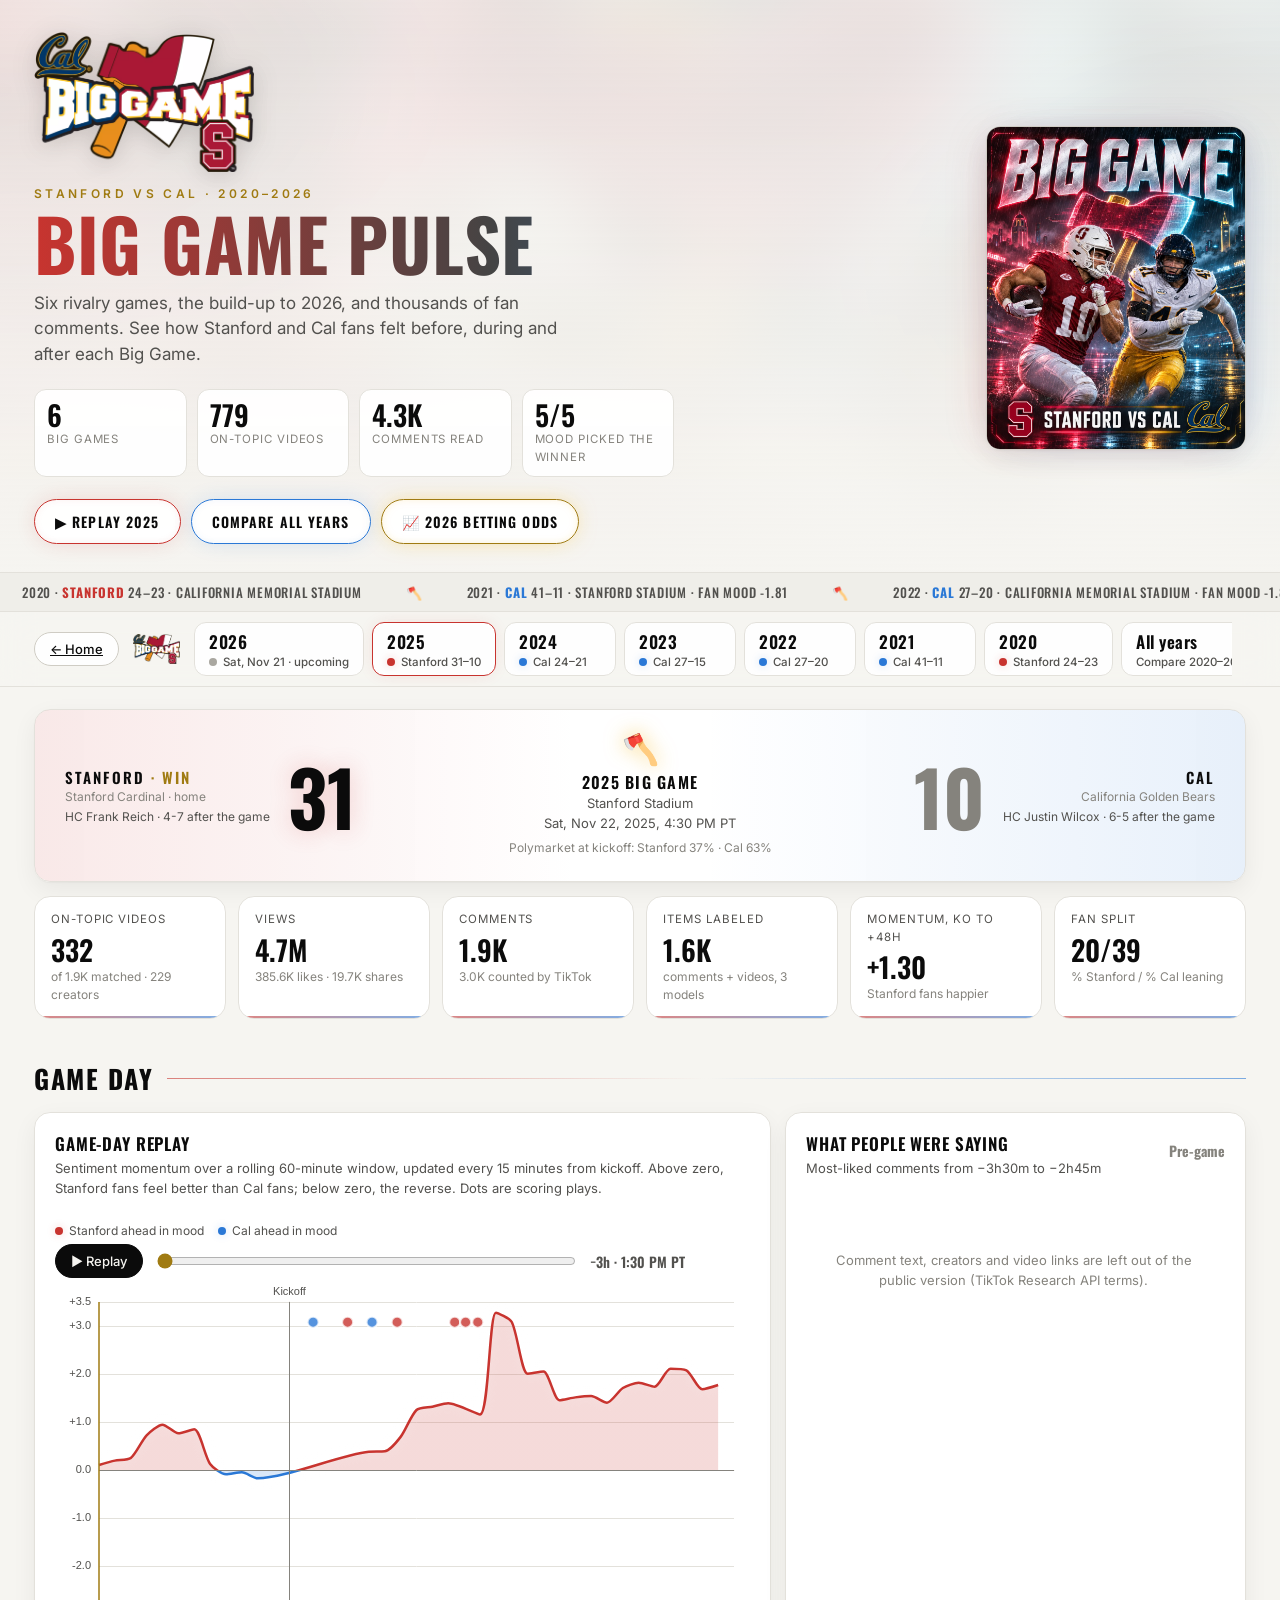
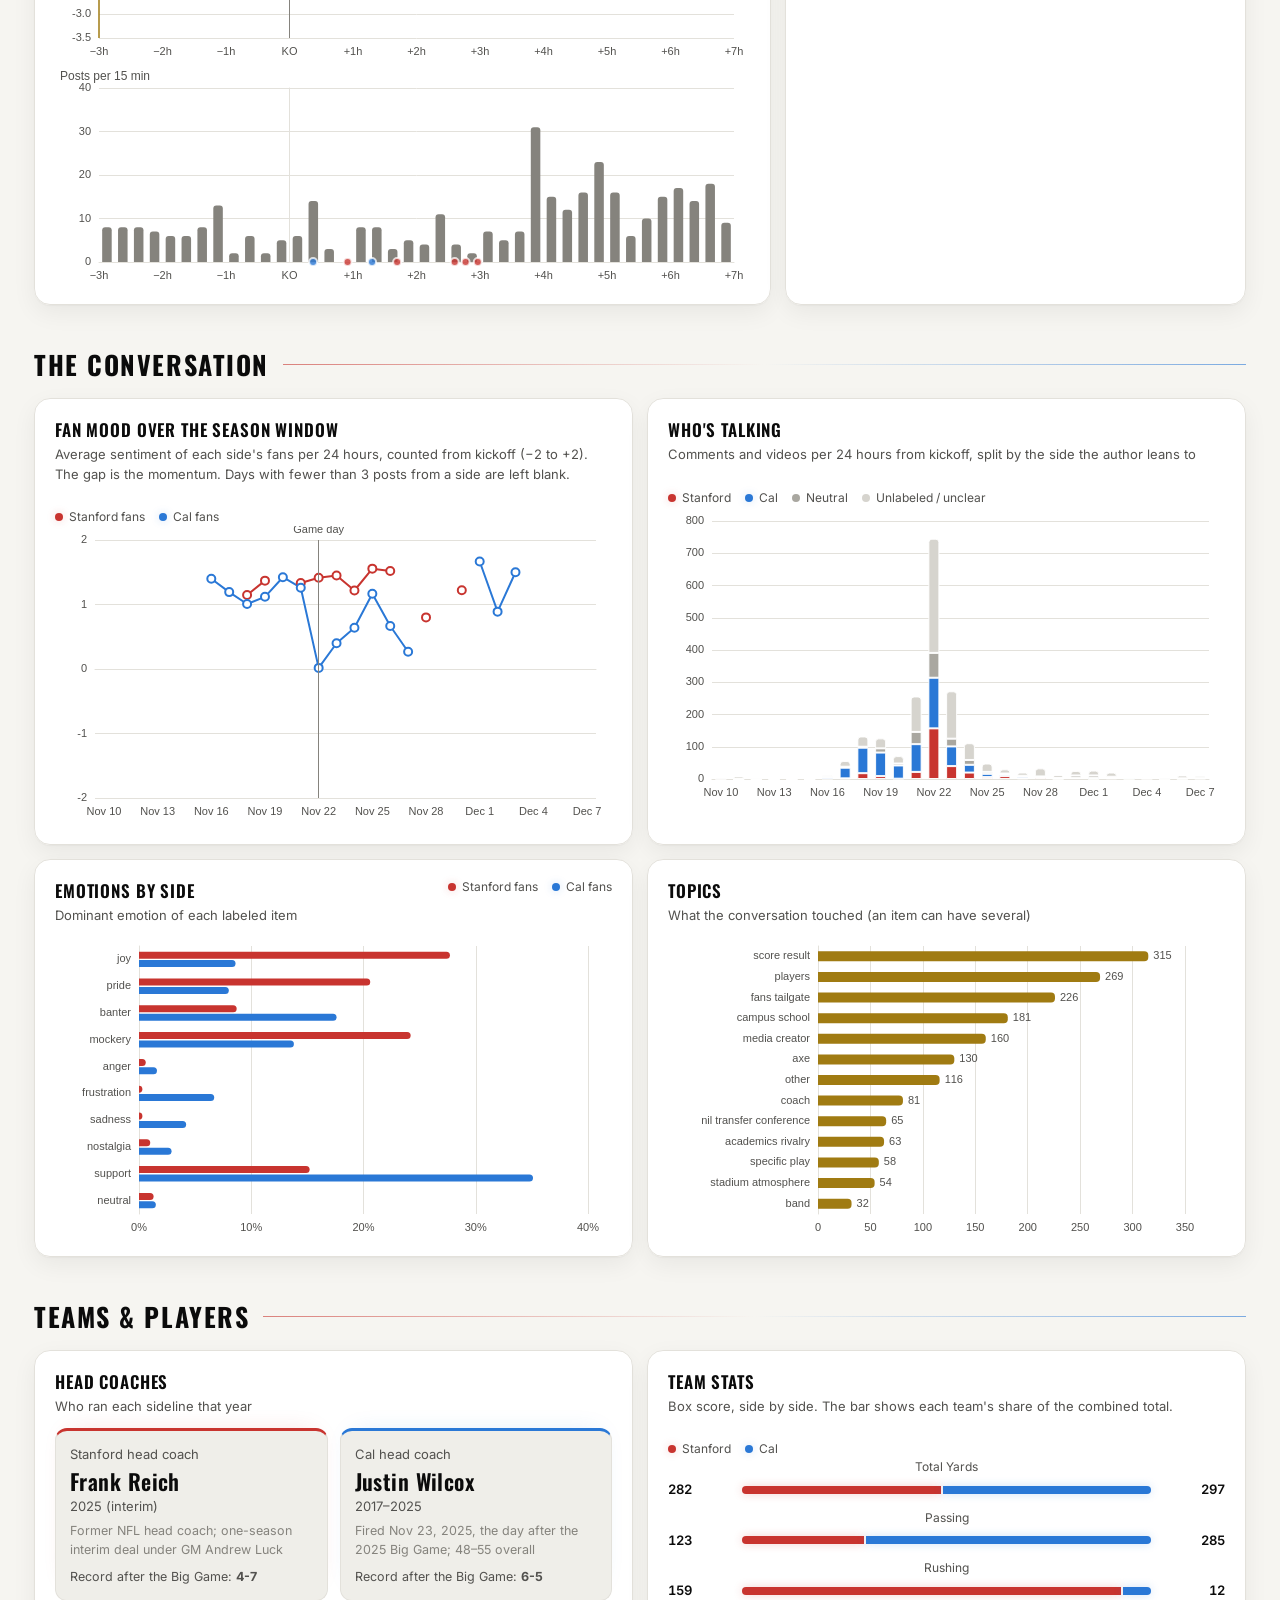
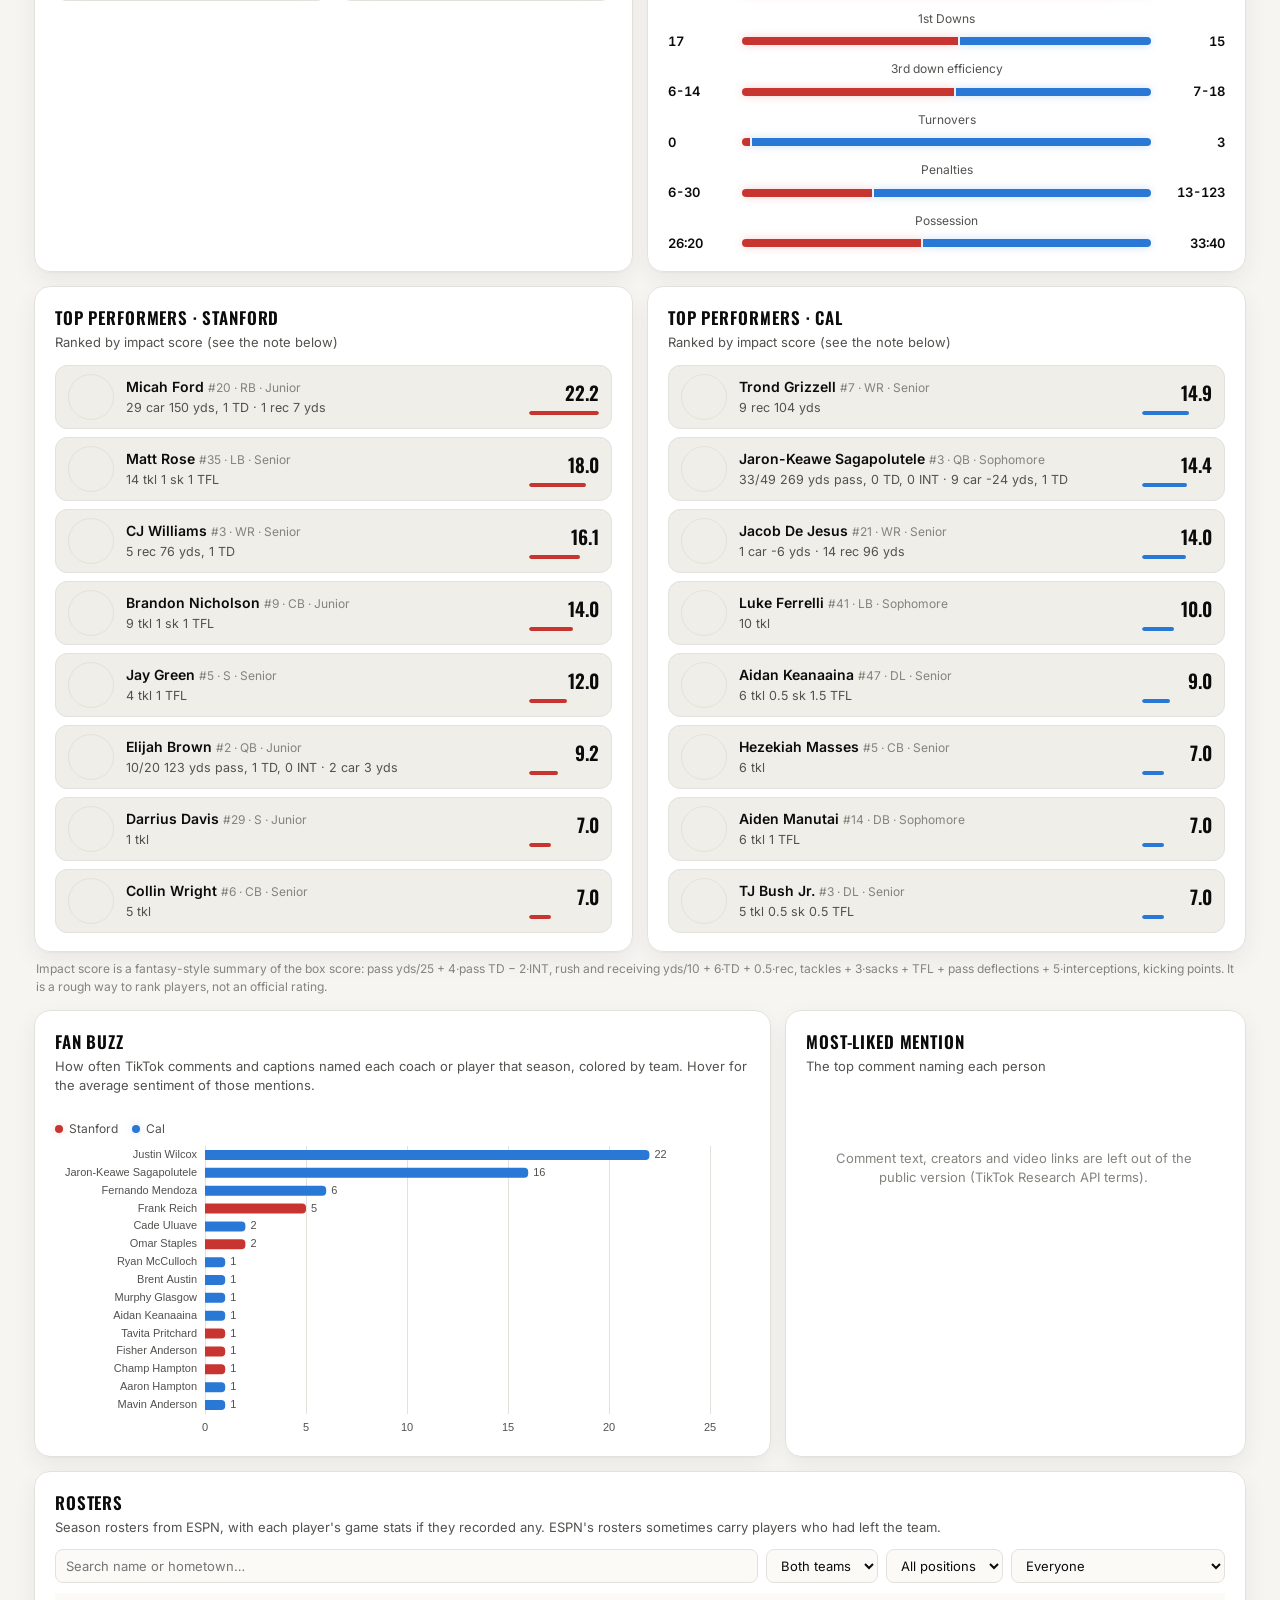
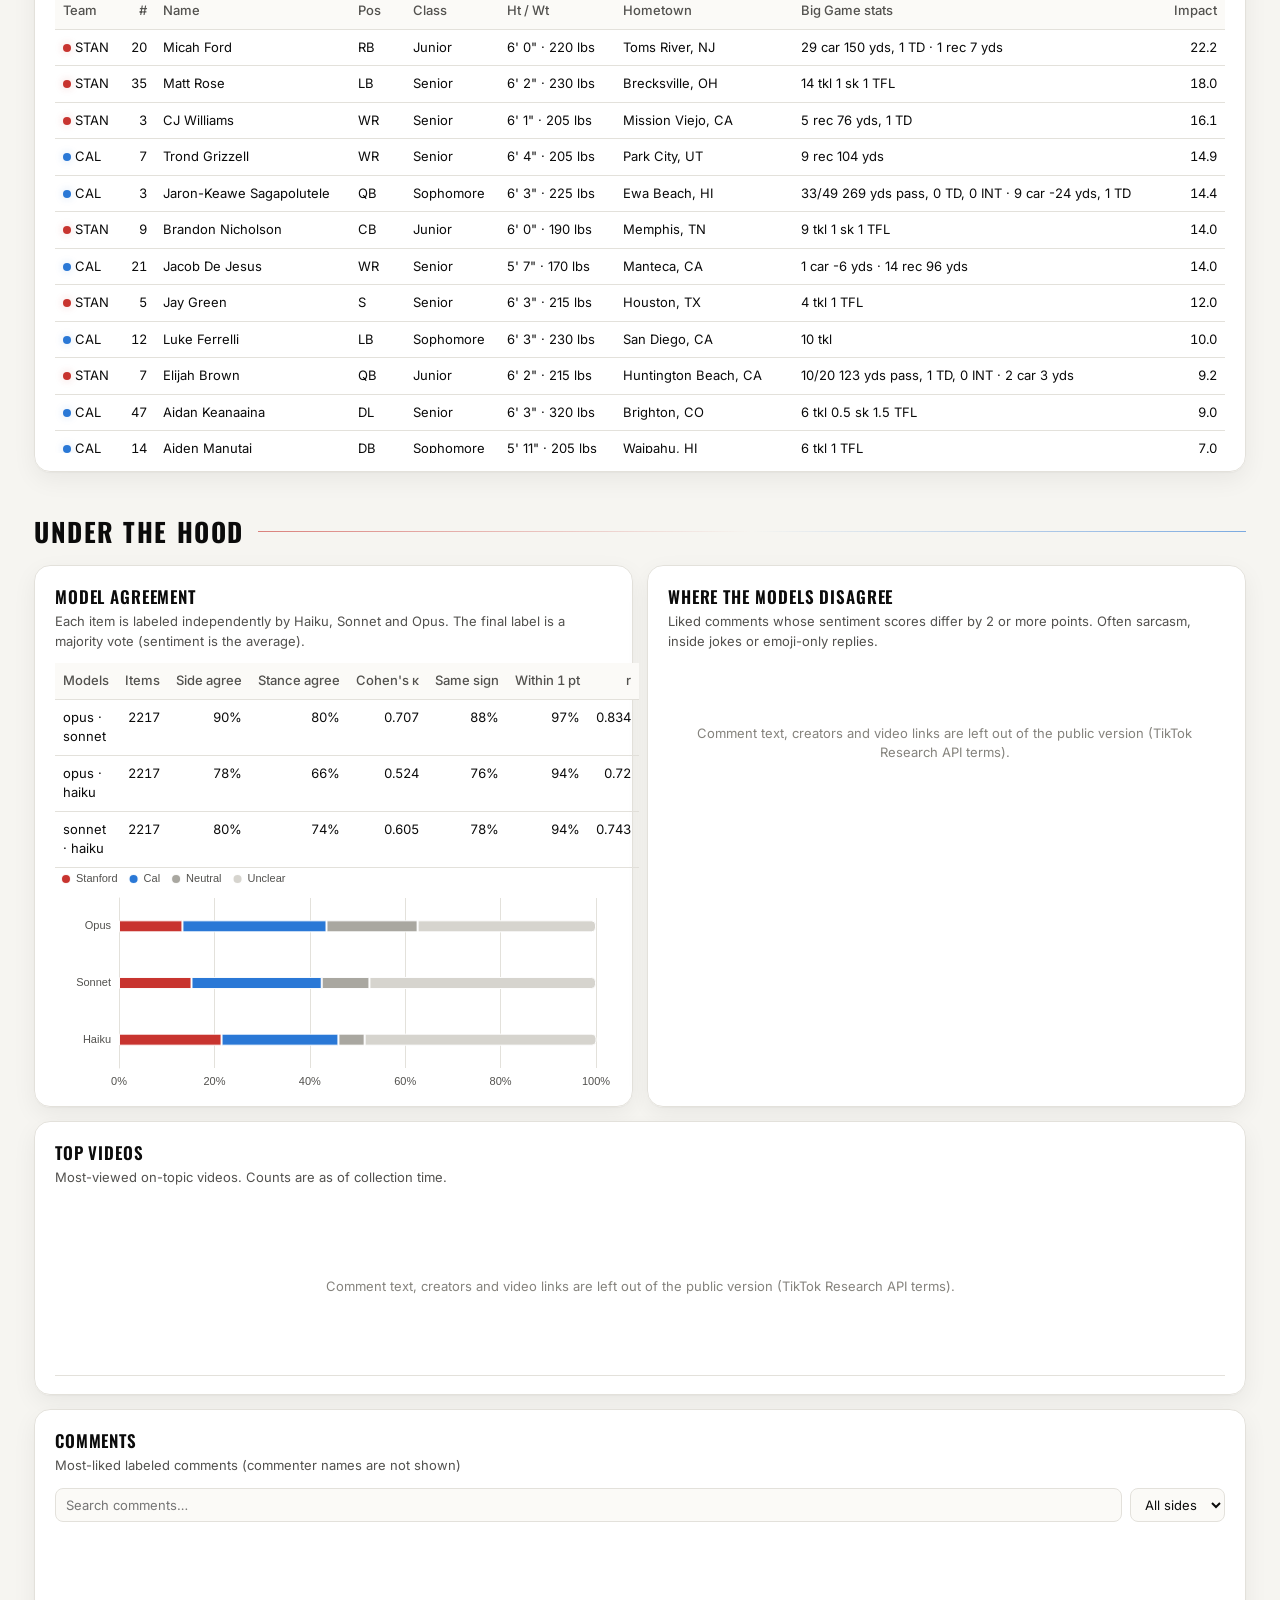
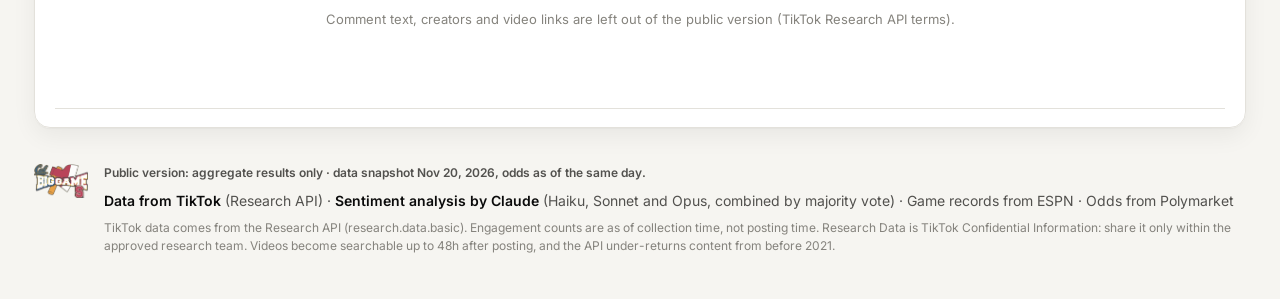
==== big-game/index.html @ b7ca5b54 "Add Big Game Pulse project card and public dashboard page" ====
<!doctype html>
<html lang="en">
<head>
  <meta charset="utf-8">
  <meta name="viewport" content="width=device-width, initial-scale=1">
  <title>Big Game Pulse (public version)</title>
  <link rel="icon" type="image/png" href="[data-uri]">
  <link rel="preconnect" href="https://fonts.googleapis.com">
  <link rel="preconnect" href="https://fonts.gstatic.com" crossorigin>
  <link href="https://fonts.googleapis.com/css2?family=Inter:wght@400;500;600;700&family=Oswald:wght@500;600;700&display=swap" rel="stylesheet">
  <style>
/* Big Game Pulse: single light theme.
   Team colors validated for colorblind safety on the light surface: #c8342f / #2a78d6 on #fbfaf7 */
:root {
  color-scheme: light;
  --page: #f6f5f1;
  --surface: rgba(255, 255, 255, .94);
  --surface-solid: #fbfaf7;
  --surface-2: #efeee9;
  --line: #e3e1db;
  --line-strong: #cfccc4;
  --ink: #0b0b0b;
  --ink-2: #52514e;
  --ink-3: #85837d;
  --stanford: #c8342f;
  --cal: #2a78d6;
  --gold: #a07b12;
  --stanford-glow: rgba(200, 52, 47, .22);
  --cal-glow: rgba(42, 120, 214, .22);
  --neutral: #a9a7a0;
  --unclear: #d6d4ce;
  --accent: #a07b12;
  --shadow: 0 1px 2px rgba(0,0,0,.04), 0 8px 24px rgba(0,0,0,.06);
  --radius: 16px;
  --glass-blur: none;
}

* { box-sizing: border-box; }
html, body { margin: 0; }
html { scroll-behavior: smooth; }
body {
  background: var(--page); color: var(--ink);
  font: 15px/1.5 "Inter", system-ui, -apple-system, sans-serif;
  -webkit-font-smoothing: antialiased; overflow-x: hidden;
}
body::before { /* soft team-color haze, fixed behind everything */
  content: ""; position: fixed; inset: 0; z-index: -1; pointer-events: none;
  background:
    radial-gradient(60vw 50vh at 0% 10%, var(--stanford-glow), transparent 60%),
    radial-gradient(60vw 50vh at 100% 30%, var(--cal-glow), transparent 60%);
  opacity: .35;
}
.wrap { max-width: 1260px; margin: 0 auto; padding: 0 24px; }
@media (max-width: 640px) { .wrap { padding: 0 16px; } }
code { font-size: 12px; background: var(--surface-2); padding: 1px 5px; border-radius: 5px; }

/* ---------- hero ---------- */
.hero { position: relative; overflow: hidden; border-bottom: 1px solid var(--line); isolation: isolate; }
.hero-bg { position: absolute; inset: -40px; background-size: cover; background-position: center 30%; filter: blur(32px) saturate(1.1); opacity: .22; z-index: -2; transform: scale(1.1); }
.hero::after { content: ""; position: absolute; inset: 0; z-index: -1; background: linear-gradient(180deg, rgba(246,245,241,.55), var(--page) 96%); }
@media (prefers-reduced-motion: reduce) { .ticker-track { animation: none !important; } }

.hero-inner { display: grid; grid-template-columns: 1fr auto; gap: 36px; align-items: center; padding-top: 32px; padding-bottom: 28px; }
@media (max-width: 900px) { .hero-inner { grid-template-columns: 1fr; gap: 22px; padding-top: 24px; } }
.logo { width: min(220px, 60%); display: block; filter: drop-shadow(0 4px 12px rgba(0,0,0,.15)); }
.kicker { margin-top: 14px; font: 600 12px "Inter", sans-serif; letter-spacing: .28em; text-transform: uppercase; color: var(--gold); }
.hero h1 { font: 700 clamp(40px, 6vw, 72px)/.95 "Oswald", sans-serif; text-transform: uppercase; letter-spacing: .01em; margin: 8px 0 0;
  background: linear-gradient(90deg, var(--stanford), #444 50%, var(--cal)); -webkit-background-clip: text; background-clip: text; color: transparent; }
.lede { color: var(--ink-2); font-size: 17px; max-width: 560px; margin: 14px 0 0; }
.hero-stats { display: grid; grid-template-columns: repeat(4, minmax(0, 1fr)); gap: 10px; margin-top: 22px; max-width: 640px; }
@media (max-width: 560px) { .hero-stats { grid-template-columns: repeat(2, 1fr); } }
.hs { border: 1px solid var(--line); border-radius: 12px; padding: 10px 12px; background: var(--surface); }
.hs .v { font: 600 28px/1.1 "Oswald", sans-serif; font-variant-numeric: tabular-nums; }
.hs .l { color: var(--ink-3); font-size: 11.5px; text-transform: uppercase; letter-spacing: .08em; }
.cta { display: flex; gap: 10px; flex-wrap: wrap; margin-top: 22px; }
.poster { margin: 0; position: relative; justify-self: center; width: 260px; }
.poster img { width: 100%; display: block; border-radius: 14px; border: 1px solid var(--line-strong);
  box-shadow: -12px 0 40px -14px var(--stanford-glow), 12px 0 40px -14px var(--cal-glow), var(--shadow); }
@media (max-width: 900px) { .poster { width: min(220px, 70%); } }

.ticker { border-top: 1px solid var(--line); overflow: hidden; white-space: nowrap; background: var(--surface-2); }
.ticker-track { display: inline-block; padding: 9px 0; animation: tick 38s linear infinite; font: 500 13px "Oswald", sans-serif; letter-spacing: .06em; text-transform: uppercase; color: var(--ink-2); }
.ticker-track span { margin: 0 22px; }
.ticker-track b.st { color: var(--stanford); } .ticker-track b.ca { color: var(--cal); }
@keyframes tick { to { transform: translateX(-50%); } }

/* ---------- buttons ---------- */
.btn { border: 1px solid var(--line-strong); background: var(--surface); color: var(--ink); border-radius: 999px; padding: 8px 15px;
  font: 500 13px "Inter", sans-serif; cursor: pointer; backdrop-filter: var(--glass-blur); transition: border-color .15s, box-shadow .15s; }
.btn:hover { border-color: var(--ink-3); }
.btn.primary { background: var(--ink); color: var(--page); border-color: var(--ink); }
.btn.neon { font: 600 14px "Oswald", sans-serif; letter-spacing: .08em; text-transform: uppercase; padding: 11px 20px; }
.btn.neon.st { border-color: var(--stanford); box-shadow: 0 0 22px -4px var(--stanford-glow), inset 0 0 12px -6px var(--stanford-glow); }
.btn.neon.ca { border-color: var(--cal); box-shadow: 0 0 22px -4px var(--cal-glow), inset 0 0 12px -6px var(--cal-glow); }
.btn.neon:hover { transform: translateY(-1px); }

/* ---------- sticky nav ---------- */
.navbar { position: sticky; top: 0; z-index: 20; backdrop-filter: blur(16px) saturate(1.4); background: color-mix(in srgb, var(--page) 72%, transparent); border-bottom: 1px solid var(--line); }
.nav-row { display: flex; align-items: center; gap: 14px; }
.nav-row .mark { height: 30px; flex: 0 0 auto; }
.tools { display: flex; gap: 8px; align-items: center; flex: 0 0 auto; }
nav.seasons { display: flex; gap: 8px; overflow-x: auto; padding: 10px 0; scrollbar-width: none; flex: 1; }
nav.seasons button {
  flex: 0 0 auto; border: 1px solid var(--line); background: var(--surface); color: var(--ink);
  border-radius: 12px; padding: 6px 14px; cursor: pointer; text-align: left; min-width: 112px;
  font: 500 12px "Inter", sans-serif; display: flex; flex-direction: column; gap: 1px; transition: border-color .15s, box-shadow .15s;
}
nav.seasons button .y { font: 600 17px "Oswald", sans-serif; letter-spacing: .03em; }
nav.seasons button .r { color: var(--ink-2); font-size: 11.5px; display: flex; align-items: center; gap: 6px; }
nav.seasons button:hover { border-color: var(--line-strong); }
nav.seasons button[aria-selected="true"].w-stanford { border-color: var(--stanford); box-shadow: 0 0 18px -6px var(--stanford-glow); }
nav.seasons button[aria-selected="true"].w-cal { border-color: var(--cal); box-shadow: 0 0 18px -6px var(--cal-glow); }
nav.seasons button[aria-selected="true"].compare { border-color: var(--gold); box-shadow: 0 0 18px -6px rgba(245,184,28,.5); }
@media (max-width: 640px) { .nav-row .mark, .tools #rebuild { display: none; } }
.dot { width: 8px; height: 8px; border-radius: 50%; display: inline-block; flex: 0 0 auto; }
.dot.stanford { background: var(--stanford); box-shadow: 0 0 8px var(--stanford-glow); } .dot.cal { background: var(--cal); box-shadow: 0 0 8px var(--cal-glow); }
.dot.neutral { background: var(--neutral); } .dot.unclear { background: var(--unclear); }

/* ---------- scoreboard ---------- */
.scoreboard {
  margin-top: 22px; background: var(--surface); backdrop-filter: var(--glass-blur); border: 1px solid var(--line); border-radius: var(--radius);
  box-shadow: var(--shadow); display: grid; grid-template-columns: 1fr auto 1fr; align-items: center;
  padding: 24px 30px; gap: 16px; position: relative; overflow: hidden;
}
.scoreboard::before, .scoreboard::after { content: ""; position: absolute; top: 0; bottom: 0; width: 45%; pointer-events: none; opacity: .5; }
.scoreboard::before { left: 0; background: linear-gradient(90deg, var(--stanford-glow), transparent); }
.scoreboard::after { right: 0; background: linear-gradient(270deg, var(--cal-glow), transparent); }
.team { display: flex; align-items: center; gap: 18px; position: relative; z-index: 1; }
.team.cal { justify-content: flex-end; text-align: right; }
.team .name { font: 600 15px "Oswald", sans-serif; color: var(--ink); text-transform: uppercase; letter-spacing: .14em; }
.team .score { font: 700 76px/1 "Oswald", sans-serif; font-variant-numeric: tabular-nums; }
.team.stanford .score { text-shadow: 0 0 24px var(--stanford-glow); }
.team.cal .score { text-shadow: 0 0 24px var(--cal-glow); }
.team.win .name::after { content: " · WIN"; color: var(--gold); }
.team.lose .score { color: var(--ink-3); text-shadow: none; }
.meta { text-align: center; color: var(--ink-2); font-size: 13px; position: relative; z-index: 1; }
.meta .axe { font-size: 30px; display: block; line-height: 1; margin-bottom: 6px; filter: drop-shadow(0 0 10px rgba(245,184,28,.6)); }
.meta b { font: 600 16px "Oswald", sans-serif; letter-spacing: .08em; text-transform: uppercase; color: var(--ink); }
.meta .note { color: var(--ink-3); font-size: 12px; max-width: 280px; margin: 6px auto 0; }
@media (max-width: 720px) {
  .scoreboard { grid-template-columns: 1fr 1fr; padding: 18px 20px; }
  .meta { grid-column: 1 / -1; order: 3; }
  .team .score { font-size: 50px; }
}

/* ---------- tiles ---------- */
.tiles { display: grid; grid-template-columns: repeat(6, 1fr); gap: 12px; margin-top: 14px; }
@media (max-width: 1000px) { .tiles { grid-template-columns: repeat(3, 1fr); } }
@media (max-width: 560px) { .tiles { grid-template-columns: repeat(2, 1fr); } }
.tile { background: var(--surface); backdrop-filter: var(--glass-blur); border: 1px solid var(--line); border-radius: var(--radius); padding: 14px 16px; position: relative; overflow: hidden; }
.tile::after { content: ""; position: absolute; left: 0; right: 0; bottom: 0; height: 2px; background: linear-gradient(90deg, var(--stanford), var(--cal)); opacity: .6; }
.tile .l { color: var(--ink-2); font-size: 11.5px; text-transform: uppercase; letter-spacing: .08em; }
.tile .v { font: 600 28px/1.2 "Oswald", sans-serif; font-variant-numeric: tabular-nums; margin-top: 4px; }
.tile .n { color: var(--ink-3); font-size: 12px; margin-top: 2px; }

/* ---------- cards ---------- */
.grid { display: grid; gap: 14px; margin-top: 14px; }
.g-2 { grid-template-columns: 1.6fr 1fr; }
.g-2e { grid-template-columns: 1fr 1fr; }
@media (max-width: 900px) { .g-2, .g-2e { grid-template-columns: 1fr; } }
.card { background: var(--surface); backdrop-filter: var(--glass-blur); border: 1px solid var(--line); border-radius: var(--radius); padding: 18px 20px; box-shadow: var(--shadow); min-width: 0; transition: border-color .2s; }
.card:hover { border-color: var(--line-strong); }
.card h2 { font: 600 17px "Oswald", sans-serif; letter-spacing: .05em; text-transform: uppercase; margin: 0; }
.card .sub { color: var(--ink-2); font-size: 13px; margin: 3px 0 12px; }
.card .head { display: flex; justify-content: space-between; align-items: flex-start; gap: 12px; flex-wrap: wrap; }
.legend { display: flex; gap: 14px; flex-wrap: wrap; font-size: 12px; color: var(--ink-2); align-items: center; }
.legend span { display: inline-flex; align-items: center; gap: 6px; }
.chart { width: 100%; height: 300px; }
.chart.tall { height: 380px; }
.chart.short { height: 220px; }
.empty { display: grid; place-items: center; height: 100%; min-height: 160px; color: var(--ink-3); font-size: 13px; text-align: center; padding: 20px; }
.section-title { font: 700 26px "Oswald", sans-serif; letter-spacing: .06em; text-transform: uppercase; margin: 40px 0 0; display: flex; align-items: center; gap: 14px; }
.section-title::after { content: ""; flex: 1; height: 1px; background: linear-gradient(90deg, var(--stanford), transparent 50%, var(--cal)); opacity: .6; }
.fine { color: var(--ink-3); font-size: 12px; margin: 8px 2px 0; }

/* ---------- replay ---------- */
.replay-bar { display: flex; align-items: center; gap: 12px; margin: 4px 0 8px; flex-wrap: wrap; }
.replay-bar input[type=range] { flex: 1; accent-color: var(--gold); min-width: 160px; }
.clock { font: 600 14px "Oswald", sans-serif; font-variant-numeric: tabular-nums; min-width: 160px; color: var(--ink-2); }
.live-score { font: 700 22px "Oswald", sans-serif; font-variant-numeric: tabular-nums; white-space: nowrap; }
.live-score .s { color: var(--stanford); text-shadow: 0 0 12px var(--stanford-glow); } .live-score .c { color: var(--cal); text-shadow: 0 0 12px var(--cal-glow); }
.feed { max-height: 390px; overflow-y: auto; display: flex; flex-direction: column; gap: 8px; padding-right: 4px; }
.cmt { border: 1px solid var(--line); border-radius: 10px; padding: 9px 12px; background: var(--surface-2); font-size: 14px; animation: fadein .25s ease; }
@keyframes fadein { from { opacity: 0; transform: translateY(4px); } }
.cmt.stanford { border-left: 3px solid var(--stanford); }
.cmt.cal { border-left: 3px solid var(--cal); }
.cmt .m { color: var(--ink-3); font-size: 12px; margin-top: 4px; display: flex; gap: 10px; flex-wrap: wrap; }
.chip { display: inline-flex; align-items: center; gap: 5px; border-radius: 999px; padding: 1px 8px; font-size: 11.5px; background: var(--surface-2); color: var(--ink-2); border: 1px solid var(--line); }

/* ---------- tables ---------- */
.tbl-tools { display: flex; gap: 8px; margin-bottom: 10px; flex-wrap: wrap; }
.tbl-tools input, .tbl-tools select {
  border: 1px solid var(--line); background: var(--surface-solid); color: var(--ink); border-radius: 8px; padding: 7px 10px; font: 13px "Inter", sans-serif;
}
.tbl-tools input { flex: 1; min-width: 160px; }
.tbl-wrap { overflow-x: auto; max-height: 460px; overflow-y: auto; }
table { width: 100%; border-collapse: collapse; font-size: 13px; }
th { text-align: left; color: var(--ink-2); font-weight: 500; position: sticky; top: 0; background: var(--surface-solid); border-bottom: 1px solid var(--line); padding: 8px; white-space: nowrap; }
td { border-bottom: 1px solid var(--line); padding: 8px; vertical-align: top; }
td.num, th.num { text-align: right; font-variant-numeric: tabular-nums; white-space: nowrap; }
td a { color: var(--ink); }
.sent { font-variant-numeric: tabular-nums; font-weight: 600; }

/* ---------- multiples ---------- */
.multiples { display: grid; grid-template-columns: repeat(3, 1fr); gap: 12px; }
@media (max-width: 900px) { .multiples { grid-template-columns: repeat(2, 1fr); } }
@media (max-width: 560px) { .multiples { grid-template-columns: 1fr; } }
.mini { border: 1px solid var(--line); border-radius: 12px; padding: 10px 12px; background: var(--surface-2); }
.mini .t { display: flex; justify-content: space-between; font-size: 13px; color: var(--ink-2); }
.mini .t b { font: 600 16px "Oswald", sans-serif; color: var(--ink); }
.mini .chart { height: 150px; }

.callout { border: 1px dashed var(--line-strong); border-radius: 12px; padding: 12px 14px; color: var(--ink-2); font-size: 13px; background: var(--surface); margin-top: 14px; }

/* ---------- teams & players ---------- */
.coaches { display: grid; grid-template-columns: 1fr 1fr; gap: 12px; }
@media (max-width: 560px) { .coaches { grid-template-columns: 1fr; } }
.coach { border: 1px solid var(--line); border-radius: 12px; padding: 14px; border-top: 3px solid var(--line); background: var(--surface-2); }
.coach.stanford { border-top-color: var(--stanford); box-shadow: 0 -8px 24px -16px var(--stanford-glow); }
.coach.cal { border-top-color: var(--cal); box-shadow: 0 -8px 24px -16px var(--cal-glow); }
.coach .who { font: 600 22px "Oswald", sans-serif; letter-spacing: .02em; }
.coach .ten { color: var(--ink-2); font-size: 13px; }
.coach .nt { color: var(--ink-3); font-size: 12.5px; margin-top: 6px; }
.coach .rec { margin-top: 8px; font-size: 12.5px; color: var(--ink-2); }
.tug { display: flex; flex-direction: column; gap: 9px; }
.tug .row { display: grid; grid-template-columns: 64px 1fr 64px; gap: 10px; align-items: center; font-size: 13px; }
.tug .lab { grid-column: 1 / -1; color: var(--ink-2); font-size: 12px; margin-bottom: -6px; text-align: center; }
.tug .v { font-variant-numeric: tabular-nums; font-weight: 600; }
.tug .v.r { text-align: right; }
.tug .bar { display: flex; height: 8px; gap: 2px; }
.tug .bar i { display: block; height: 100%; }
.tug .bar i:first-child { background: var(--stanford); border-radius: 4px 0 0 4px; box-shadow: 0 0 10px var(--stanford-glow); }
.tug .bar i:last-child { background: var(--cal); border-radius: 0 4px 4px 0; box-shadow: 0 0 10px var(--cal-glow); }
.perf { display: flex; flex-direction: column; gap: 8px; }
.pl { display: grid; grid-template-columns: 46px 1fr auto; gap: 12px; align-items: center; border: 1px solid var(--line); border-radius: 12px; padding: 8px 12px; background: var(--surface-2); }
.pl img, .pl .ph { width: 46px; height: 46px; border-radius: 50%; object-fit: cover; background: var(--surface-2); border: 1px solid var(--line); }
.pl.stanford img { border-color: var(--stanford); } .pl.cal img { border-color: var(--cal); }
.pl .nm { font-weight: 600; font-size: 14px; }
.pl .ps { color: var(--ink-3); font-size: 12px; font-weight: 400; }
.pl .ln { color: var(--ink-2); font-size: 12.5px; margin-top: 2px; }
.pl .im { text-align: right; min-width: 70px; }
.pl .im b { font: 600 19px "Oswald", sans-serif; font-variant-numeric: tabular-nums; }
.pl .im .meter { height: 4px; border-radius: 2px; background: var(--surface-2); margin-top: 4px; overflow: hidden; }
.pl .im .meter i { display: block; height: 100%; border-radius: 2px; }
.pl.stanford .meter i { background: var(--stanford); } .pl.cal .meter i { background: var(--cal); }

footer { color: var(--ink-3); font-size: 12px; padding: 36px 0 44px; display: flex; gap: 16px; align-items: flex-start; }
footer img { height: 34px; opacity: .8; }
.hidden { display: none !important; }

/* ---------- markets ---------- */
.g-3 { grid-template-columns: 1fr 1fr 1fr; }
@media (max-width: 1100px) { .g-3 { grid-template-columns: 1fr 1fr; } .g-3 > .market-next { grid-column: 1 / -1; } }
@media (max-width: 720px) { .g-3 { grid-template-columns: 1fr; } }
.badge { font: 600 11px "Inter", sans-serif; letter-spacing: .12em; padding: 3px 9px; border-radius: 999px; border: 1px solid var(--gold); color: var(--gold); text-transform: uppercase; }
.btn.neon.gold { border-color: var(--gold); color: var(--ink); text-decoration: none; display: inline-flex; align-items: center; gap: 6px; box-shadow: 0 0 22px -6px rgba(245,184,28,.55), inset 0 0 12px -6px rgba(245,184,28,.55); }
.market-next .btn { margin-top: 10px; }
.countdown { font: 600 13px "Oswald", sans-serif; letter-spacing: .08em; color: var(--gold); border: 1px solid var(--line); border-radius: 999px; padding: 4px 10px; white-space: nowrap; }
.odds { margin: 4px 0 6px; }
.odds .teams { display: flex; justify-content: space-between; align-items: baseline; }
.odds .pct { font: 700 40px/1 "Oswald", sans-serif; font-variant-numeric: tabular-nums; }
.odds .pct.st { color: var(--stanford); text-shadow: 0 0 18px var(--stanford-glow); }
.odds .pct.ca { color: var(--cal); text-shadow: 0 0 18px var(--cal-glow); }
.odds .who { color: var(--ink-2); font-size: 12px; text-transform: uppercase; letter-spacing: .1em; }
.odds .split { display: flex; gap: 2px; height: 10px; margin-top: 8px; }
.odds .split i { display: block; height: 100%; }
.odds .split i:first-child { background: var(--stanford); border-radius: 5px 0 0 5px; box-shadow: 0 0 12px var(--stanford-glow); }
.odds .split i:last-child { background: var(--cal); border-radius: 0 5px 5px 0; box-shadow: 0 0 12px var(--cal-glow); }
.odds .meta2 { color: var(--ink-3); font-size: 12px; margin-top: 6px; }
.pm-links { display: flex; gap: 12px; flex-wrap: wrap; margin-top: 6px; font-size: 12.5px; }
.pm-links a { color: var(--ink-2); }
.pm-links a:hover { color: var(--gold); }

/* ---------- footer credits + odds panel ---------- */
footer .credits { margin: 0 0 8px; font-size: 14px; color: var(--ink-2); }
footer .credits b { color: var(--ink); font-weight: 600; }
.markets-head { display: flex; align-items: flex-end; justify-content: space-between; gap: 12px; flex-wrap: wrap; }
#markets { animation: drop .25s ease-out; }
@keyframes drop { from { opacity: 0; transform: translateY(-6px); } }
nav.seasons button.odds-tab { border-color: var(--gold); border-style: dashed; }
nav.seasons button.odds-tab .y { color: var(--gold); }
nav.seasons button.odds-tab[aria-expanded="true"] { border-style: solid; box-shadow: 0 0 18px -6px rgba(160,123,18,.45); }
footer .snap { margin: 0 0 8px; font-weight: 600; color: var(--ink-2); }
@media (prefers-reduced-motion: reduce) { #markets { animation: none; } html { scroll-behavior: auto; } }
nav.seasons button[aria-selected="true"].w-upcoming { border-color: var(--gold); box-shadow: 0 0 18px -6px rgba(160,123,18,.45); }
.nav-row .home-link { flex: 0 0 auto; white-space: nowrap; }

</style>
  <script>
/*
* Licensed to the Apache Software Foundation (ASF) under one
* or more contributor license agreements.  See the NOTICE file
* distributed with this work for additional information
* regarding copyright ownership.  The ASF licenses this file
* to you under the Apache License, Version 2.0 (the
* "License"); you may not use this file except in compliance
* with the License.  You may obtain a copy of the License at
*
*   http://www.apache.org/licenses/LICENSE-2.0
*
* Unless required by applicable law or agreed to in writing,
* software distributed under the License is distributed on an
* "AS IS" BASIS, WITHOUT WARRANTIES OR CONDITIONS OF ANY
* KIND, either express or implied.  See the License for the
* specific language governing permissions and limitations
* under the License.
*/

!function(t,e){"object"==typeof exports&&"undefined"!=typeof module?e(exports):"function"==typeof define&&define.amd?define(["exports"],e):e((t="undefined"!=typeof globalThis?globalThis:t||self).echarts={})}(this,(function(t){"use strict";
/*! *****************************************************************************
    Copyright (c) Microsoft Corporation.

    Permission to use, copy, modify, and/or distribute this software for any
    purpose with or without fee is hereby granted.

    THE SOFTWARE IS PROVIDED "AS IS" AND THE AUTHOR DISCLAIMS ALL WARRANTIES WITH
    REGARD TO THIS SOFTWARE INCLUDING ALL IMPLIED WARRANTIES OF MERCHANTABILITY
    AND FITNESS. IN NO EVENT SHALL THE AUTHOR BE LIABLE FOR ANY SPECIAL, DIRECT,
    INDIRECT, OR CONSEQUENTIAL DAMAGES OR ANY DAMAGES WHATSOEVER RESULTING FROM
    LOSS OF USE, DATA OR PROFITS, WHETHER IN AN ACTION OF CONTRACT, NEGLIGENCE OR
    OTHER TORTIOUS ACTION, ARISING OUT OF OR IN CONNECTION WITH THE USE OR
    PERFORMANCE OF THIS SOFTWARE.
    ***************************************************************************** */var e=function(t,n){return e=Object.setPrototypeOf||{__proto__:[]}instanceof Array&&function(t,e){t.__proto__=e}||function(t,e){for(var n in e)Object.prototype.hasOwnProperty.call(e,n)&&(t[n]=e[n])},e(t,n)};function n(t,n){if("function"!=typeof n&&null!==n)throw new TypeError("Class extends value "+String(n)+" is not a constructor or null");function i(){this.constructor=t}e(t,n),t.prototype=null===n?Object.create(n):(i.prototype=n.prototype,new i)}var i=function(){this.firefox=!1,this.ie=!1,this.edge=!1,this.newEdge=!1,this.weChat=!1},r=new function(){this.browser=new i,this.node=!1,this.wxa=!1,this.worker=!1,this.svgSupported=!1,this.touchEventsSupported=!1,this.pointerEventsSupported=!1,this.domSupported=!1,this.transformSupported=!1,this.transform3dSupported=!1,this.hasGlobalWindow="undefined"!=typeof window};"object"==typeof wx&&"function"==typeof wx.getSystemInfoSync?(r.wxa=!0,r.touchEventsSupported=!0):"undefined"==typeof document&&"undefined"!=typeof self?r.worker=!0:"undefined"==typeof navigator||0===navigator.userAgent.indexOf("Node.js")?(r.node=!0,r.svgSupported=!0):function(t,e){var n=e.browser,i=t.match(/Firefox\/([\d.]+)/),r=t.match(/MSIE\s([\d.]+)/)||t.match(/Trident\/.+?rv:(([\d.]+))/),o=t.match(/Edge?\/([\d.]+)/),a=/micromessenger/i.test(t);i&&(n.firefox=!0,n.version=i[1]);r&&(n.ie=!0,n.version=r[1]);o&&(n.edge=!0,n.version=o[1],n.newEdge=+o[1].split(".")[0]>18);a&&(n.weChat=!0);e.svgSupported="undefined"!=typeof SVGRect,e.touchEventsSupported="ontouchstart"in window&&!n.ie&&!n.edge,e.pointerEventsSupported="onpointerdown"in window&&(n.edge||n.ie&&+n.version>=11),e.domSupported="undefined"!=typeof document;var s=document.documentElement.style;e.transform3dSupported=(n.ie&&"transition"in s||n.edge||"WebKitCSSMatrix"in window&&"m11"in new WebKitCSSMatrix||"MozPerspective"in s)&&!("OTransition"in s),e.transformSupported=e.transform3dSupported||n.ie&&+n.version>=9}(navigator.userAgent,r);var o="sans-serif",a="12px "+o;var s,l,u=function(t){var e={};if("undefined"==typeof JSON)return e;for(var n=0;n<t.length;n++){var i=String.fromCharCode(n+32),r=(t.charCodeAt(n)-20)/100;e[i]=r}return e}("007LLmW'55;N0500LLLLLLLLLL00NNNLzWW\\\\WQb\\0FWLg\\bWb\\WQ\\WrWWQ000CL5LLFLL0LL**F*gLLLL5F0LF\\FFF5.5N"),h={createCanvas:function(){return"undefined"!=typeof document&&document.createElement("canvas")},measureText:function(t,e){if(!s){var n=h.createCanvas();s=n&&n.getContext("2d")}if(s)return l!==e&&(l=s.font=e||a),s.measureText(t);t=t||"";var i=/((?:\d+)?\.?\d*)px/.exec(e=e||a),r=i&&+i[1]||12,o=0;if(e.indexOf("mono")>=0)o=r*t.length;else for(var c=0;c<t.length;c++){var p=u[t[c]];o+=null==p?r:p*r}return{width:o}},loadImage:function(t,e,n){var i=new Image;return i.onload=e,i.onerror=n,i.src=t,i}};function c(t){for(var e in h)t[e]&&(h[e]=t[e])}var p=V(["Function","RegExp","Date","Error","CanvasGradient","CanvasPattern","Image","Canvas"],(function(t,e){return t["[object "+e+"]"]=!0,t}),{}),d=V(["Int8","Uint8","Uint8Clamped","Int16","Uint16","Int32","Uint32","Float32","Float64"],(function(t,e){return t["[object "+e+"Array]"]=!0,t}),{}),f=Object.prototype.toString,g=Array.prototype,y=g.forEach,v=g.filter,m=g.slice,x=g.map,_=function(){}.constructor,b=_?_.prototype:null,w="__proto__",S=2311;function M(){return S++}function I(){for(var t=[],e=0;e<arguments.length;e++)t[e]=arguments[e];"undefined"!=typeof console&&console.error.apply(console,t)}function T(t){if(null==t||"object"!=typeof t)return t;var e=t,n=f.call(t);if("[object Array]"===n){if(!pt(t)){e=[];for(var i=0,r=t.length;i<r;i++)e[i]=T(t[i])}}else if(d[n]){if(!pt(t)){var o=t.constructor;if(o.from)e=o.from(t);else{e=new o(t.length);for(i=0,r=t.length;i<r;i++)e[i]=t[i]}}}else if(!p[n]&&!pt(t)&&!J(t))for(var a in e={},t)t.hasOwnProperty(a)&&a!==w&&(e[a]=T(t[a]));return e}function C(t,e,n){if(!q(e)||!q(t))return n?T(e):t;for(var i in e)if(e.hasOwnProperty(i)&&i!==w){var r=t[i],o=e[i];!q(o)||!q(r)||Y(o)||Y(r)||J(o)||J(r)||K(o)||K(r)||pt(o)||pt(r)?!n&&i in t||(t[i]=T(e[i])):C(r,o,n)}return t}function D(t,e){for(var n=t[0],i=1,r=t.length;i<r;i++)n=C(n,t[i],e);return n}function A(t,e){if(Object.assign)Object.assign(t,e);else for(var n in e)e.hasOwnProperty(n)&&n!==w&&(t[n]=e[n]);return t}function k(t,e,n){for(var i=G(e),r=0;r<i.length;r++){var o=i[r];(n?null!=e[o]:null==t[o])&&(t[o]=e[o])}return t}var L=h.createCanvas;function P(t,e){if(t){if(t.indexOf)return t.indexOf(e);for(var n=0,i=t.length;n<i;n++)if(t[n]===e)return n}return-1}function O(t,e){var n=t.prototype;function i(){}for(var r in i.prototype=e.prototype,t.prototype=new i,n)n.hasOwnProperty(r)&&(t.prototype[r]=n[r]);t.prototype.constructor=t,t.superClass=e}function R(t,e,n){if(t="prototype"in t?t.prototype:t,e="prototype"in e?e.prototype:e,Object.getOwnPropertyNames)for(var i=Object.getOwnPropertyNames(e),r=0;r<i.length;r++){var o=i[r];"constructor"!==o&&(n?null!=e[o]:null==t[o])&&(t[o]=e[o])}else k(t,e,n)}function N(t){return!!t&&("string"!=typeof t&&"number"==typeof t.length)}function E(t,e,n){if(t&&e)if(t.forEach&&t.forEach===y)t.forEach(e,n);else if(t.length===+t.length)for(var i=0,r=t.length;i<r;i++)e.call(n,t[i],i,t);else for(var o in t)t.hasOwnProperty(o)&&e.call(n,t[o],o,t)}function z(t,e,n){if(!t)return[];if(!e)return at(t);if(t.map&&t.map===x)return t.map(e,n);for(var i=[],r=0,o=t.length;r<o;r++)i.push(e.call(n,t[r],r,t));return i}function V(t,e,n,i){if(t&&e){for(var r=0,o=t.length;r<o;r++)n=e.call(i,n,t[r],r,t);return n}}function B(t,e,n){if(!t)return[];if(!e)return at(t);if(t.filter&&t.filter===v)return t.filter(e,n);for(var i=[],r=0,o=t.length;r<o;r++)e.call(n,t[r],r,t)&&i.push(t[r]);return i}function F(t,e,n){if(t&&e)for(var i=0,r=t.length;i<r;i++)if(e.call(n,t[i],i,t))return t[i]}function G(t){if(!t)return[];if(Object.keys)return Object.keys(t);var e=[];for(var n in t)t.hasOwnProperty(n)&&e.push(n);return e}var W=b&&X(b.bind)?b.call.bind(b.bind):function(t,e){for(var n=[],i=2;i<arguments.length;i++)n[i-2]=arguments[i];return function(){return t.apply(e,n.concat(m.call(arguments)))}};function H(t){for(var e=[],n=1;n<arguments.length;n++)e[n-1]=arguments[n];return function(){return t.apply(this,e.concat(m.call(arguments)))}}function Y(t){return Array.isArray?Array.isArray(t):"[object Array]"===f.call(t)}function X(t){return"function"==typeof t}function U(t){return"string"==typeof t}function Z(t){return"[object String]"===f.call(t)}function j(t){return"number"==typeof t}function q(t){var e=typeof t;return"function"===e||!!t&&"object"===e}function K(t){return!!p[f.call(t)]}function $(t){return!!d[f.call(t)]}function J(t){return"object"==typeof t&&"number"==typeof t.nodeType&&"object"==typeof t.ownerDocument}function Q(t){return null!=t.colorStops}function tt(t){return null!=t.image}function et(t){return"[object RegExp]"===f.call(t)}function nt(t){return t!=t}function it(){for(var t=[],e=0;e<arguments.length;e++)t[e]=arguments[e];for(var n=0,i=t.length;n<i;n++)if(null!=t[n])return t[n]}function rt(t,e){return null!=t?t:e}function ot(t,e,n){return null!=t?t:null!=e?e:n}function at(t){for(var e=[],n=1;n<arguments.length;n++)e[n-1]=arguments[n];return m.apply(t,e)}function st(t){if("number"==typeof t)return[t,t,t,t];var e=t.length;return 2===e?[t[0],t[1],t[0],t[1]]:3===e?[t[0],t[1],t[2],t[1]]:t}function lt(t,e){if(!t)throw new Error(e)}function ut(t){return null==t?null:"function"==typeof t.trim?t.trim():t.replace(/^[\s\uFEFF\xA0]+|[\s\uFEFF\xA0]+$/g,"")}var ht="__ec_primitive__";function ct(t){t[ht]=!0}function pt(t){return t[ht]}var dt=function(){function t(){this.data={}}return t.prototype.delete=function(t){var e=this.has(t);return e&&delete this.data[t],e},t.prototype.has=function(t){return this.data.hasOwnProperty(t)},t.prototype.get=function(t){return this.data[t]},t.prototype.set=function(t,e){return this.data[t]=e,this},t.prototype.keys=function(){return G(this.data)},t.prototype.forEach=function(t){var e=this.data;for(var n in e)e.hasOwnProperty(n)&&t(e[n],n)},t}(),ft="function"==typeof Map;var gt=function(){function t(e){var n=Y(e);this.data=ft?new Map:new dt;var i=this;function r(t,e){n?i.set(t,e):i.set(e,t)}e instanceof t?e.each(r):e&&E(e,r)}return t.prototype.hasKey=function(t){return this.data.has(t)},t.prototype.get=function(t){return this.data.get(t)},t.prototype.set=function(t,e){return this.data.set(t,e),e},t.prototype.each=function(t,e){this.data.forEach((function(n,i){t.call(e,n,i)}))},t.prototype.keys=function(){var t=this.data.keys();return ft?Array.from(t):t},t.prototype.removeKey=function(t){this.data.delete(t)},t}();function yt(t){return new gt(t)}function vt(t,e){for(var n=new t.constructor(t.length+e.length),i=0;i<t.length;i++)n[i]=t[i];var r=t.length;for(i=0;i<e.length;i++)n[i+r]=e[i];return n}function mt(t,e){var n;if(Object.create)n=Object.create(t);else{var i=function(){};i.prototype=t,n=new i}return e&&A(n,e),n}function xt(t){var e=t.style;e.webkitUserSelect="none",e.userSelect="none",e.webkitTapHighlightColor="rgba(0,0,0,0)",e["-webkit-touch-callout"]="none"}function _t(t,e){return t.hasOwnProperty(e)}function bt(){}var wt=180/Math.PI,St=Object.freeze({__proto__:null,guid:M,logError:I,clone:T,merge:C,mergeAll:D,extend:A,defaults:k,createCanvas:L,indexOf:P,inherits:O,mixin:R,isArrayLike:N,each:E,map:z,reduce:V,filter:B,find:F,keys:G,bind:W,curry:H,isArray:Y,isFunction:X,isString:U,isStringSafe:Z,isNumber:j,isObject:q,isBuiltInObject:K,isTypedArray:$,isDom:J,isGradientObject:Q,isImagePatternObject:tt,isRegExp:et,eqNaN:nt,retrieve:it,retrieve2:rt,retrieve3:ot,slice:at,normalizeCssArray:st,assert:lt,trim:ut,setAsPrimitive:ct,isPrimitive:pt,HashMap:gt,createHashMap:yt,concatArray:vt,createObject:mt,disableUserSelect:xt,hasOwn:_t,noop:bt,RADIAN_TO_DEGREE:wt});function Mt(t,e){return null==t&&(t=0),null==e&&(e=0),[t,e]}function It(t,e){return t[0]=e[0],t[1]=e[1],t}function Tt(t){return[t[0],t[1]]}function Ct(t,e,n){return t[0]=e,t[1]=n,t}function Dt(t,e,n){return t[0]=e[0]+n[0],t[1]=e[1]+n[1],t}function At(t,e,n,i){return t[0]=e[0]+n[0]*i,t[1]=e[1]+n[1]*i,t}function kt(t,e,n){return t[0]=e[0]-n[0],t[1]=e[1]-n[1],t}function Lt(t){return Math.sqrt(Ot(t))}var Pt=Lt;function Ot(t){return t[0]*t[0]+t[1]*t[1]}var Rt=Ot;function Nt(t,e,n){return t[0]=e[0]*n,t[1]=e[1]*n,t}function Et(t,e){var n=Lt(e);return 0===n?(t[0]=0,t[1]=0):(t[0]=e[0]/n,t[1]=e[1]/n),t}function zt(t,e){return Math.sqrt((t[0]-e[0])*(t[0]-e[0])+(t[1]-e[1])*(t[1]-e[1]))}var Vt=zt;function Bt(t,e){return(t[0]-e[0])*(t[0]-e[0])+(t[1]-e[1])*(t[1]-e[1])}var Ft=Bt;function Gt(t,e,n,i){return t[0]=e[0]+i*(n[0]-e[0]),t[1]=e[1]+i*(n[1]-e[1]),t}function Wt(t,e,n){var i=e[0],r=e[1];return t[0]=n[0]*i+n[2]*r+n[4],t[1]=n[1]*i+n[3]*r+n[5],t}function Ht(t,e,n){return t[0]=Math.min(e[0],n[0]),t[1]=Math.min(e[1],n[1]),t}function Yt(t,e,n){return t[0]=Math.max(e[0],n[0]),t[1]=Math.max(e[1],n[1]),t}var Xt=Object.freeze({__proto__:null,create:Mt,copy:It,clone:Tt,set:Ct,add:Dt,scaleAndAdd:At,sub:kt,len:Lt,length:Pt,lenSquare:Ot,lengthSquare:Rt,mul:function(t,e,n){return t[0]=e[0]*n[0],t[1]=e[1]*n[1],t},div:function(t,e,n){return t[0]=e[0]/n[0],t[1]=e[1]/n[1],t},dot:function(t,e){return t[0]*e[0]+t[1]*e[1]},scale:Nt,normalize:Et,distance:zt,dist:Vt,distanceSquare:Bt,distSquare:Ft,negate:function(t,e){return t[0]=-e[0],t[1]=-e[1],t},lerp:Gt,applyTransform:Wt,min:Ht,max:Yt}),Ut=function(t,e){this.target=t,this.topTarget=e&&e.topTarget},Zt=function(){function t(t){this.handler=t,t.on("mousedown",this._dragStart,this),t.on("mousemove",this._drag,this),t.on("mouseup",this._dragEnd,this)}return t.prototype._dragStart=function(t){for(var e=t.target;e&&!e.draggable;)e=e.parent||e.__hostTarget;e&&(this._draggingTarget=e,e.dragging=!0,this._x=t.offsetX,this._y=t.offsetY,this.handler.dispatchToElement(new Ut(e,t),"dragstart",t.event))},t.prototype._drag=function(t){var e=this._draggingTarget;if(e){var n=t.offsetX,i=t.offsetY,r=n-this._x,o=i-this._y;this._x=n,this._y=i,e.drift(r,o,t),this.handler.dispatchToElement(new Ut(e,t),"drag",t.event);var a=this.handler.findHover(n,i,e).target,s=this._dropTarget;this._dropTarget=a,e!==a&&(s&&a!==s&&this.handler.dispatchToElement(new Ut(s,t),"dragleave",t.event),a&&a!==s&&this.handler.dispatchToElement(new Ut(a,t),"dragenter",t.event))}},t.prototype._dragEnd=function(t){var e=this._draggingTarget;e&&(e.dragging=!1),this.handler.dispatchToElement(new Ut(e,t),"dragend",t.event),this._dropTarget&&this.handler.dispatchToElement(new Ut(this._dropTarget,t),"drop",t.event),this._draggingTarget=null,this._dropTarget=null},t}(),jt=function(){function t(t){t&&(this._$eventProcessor=t)}return t.prototype.on=function(t,e,n,i){this._$handlers||(this._$handlers={});var r=this._$handlers;if("function"==typeof e&&(i=n,n=e,e=null),!n||!t)return this;var o=this._$eventProcessor;null!=e&&o&&o.normalizeQuery&&(e=o.normalizeQuery(e)),r[t]||(r[t]=[]);for(var a=0;a<r[t].length;a++)if(r[t][a].h===n)return this;var s={h:n,query:e,ctx:i||this,callAtLast:n.zrEventfulCallAtLast},l=r[t].length-1,u=r[t][l];return u&&u.callAtLast?r[t].splice(l,0,s):r[t].push(s),this},t.prototype.isSilent=function(t){var e=this._$handlers;return!e||!e[t]||!e[t].length},t.prototype.off=function(t,e){var n=this._$handlers;if(!n)return this;if(!t)return this._$handlers={},this;if(e){if(n[t]){for(var i=[],r=0,o=n[t].length;r<o;r++)n[t][r].h!==e&&i.push(n[t][r]);n[t]=i}n[t]&&0===n[t].length&&delete n[t]}else delete n[t];return this},t.prototype.trigger=function(t){for(var e=[],n=1;n<arguments.length;n++)e[n-1]=arguments[n];if(!this._$handlers)return this;var i=this._$handlers[t],r=this._$eventProcessor;if(i)for(var o=e.length,a=i.length,s=0;s<a;s++){var l=i[s];if(!r||!r.filter||null==l.query||r.filter(t,l.query))switch(o){case 0:l.h.call(l.ctx);break;case 1:l.h.call(l.ctx,e[0]);break;case 2:l.h.call(l.ctx,e[0],e[1]);break;default:l.h.apply(l.ctx,e)}}return r&&r.afterTrigger&&r.afterTrigger(t),this},t.prototype.triggerWithContext=function(t){for(var e=[],n=1;n<arguments.length;n++)e[n-1]=arguments[n];if(!this._$handlers)return this;var i=this._$handlers[t],r=this._$eventProcessor;if(i)for(var o=e.length,a=e[o-1],s=i.length,l=0;l<s;l++){var u=i[l];if(!r||!r.filter||null==u.query||r.filter(t,u.query))switch(o){case 0:u.h.call(a);break;case 1:u.h.call(a,e[0]);break;case 2:u.h.call(a,e[0],e[1]);break;default:u.h.apply(a,e.slice(1,o-1))}}return r&&r.afterTrigger&&r.afterTrigger(t),this},t}(),qt=Math.log(2);function Kt(t,e,n,i,r,o){var a=i+"-"+r,s=t.length;if(o.hasOwnProperty(a))return o[a];if(1===e){var l=Math.round(Math.log((1<<s)-1&~r)/qt);return t[n][l]}for(var u=i|1<<n,h=n+1;i&1<<h;)h++;for(var c=0,p=0,d=0;p<s;p++){var f=1<<p;f&r||(c+=(d%2?-1:1)*t[n][p]*Kt(t,e-1,h,u,r|f,o),d++)}return o[a]=c,c}function $t(t,e){var n=[[t[0],t[1],1,0,0,0,-e[0]*t[0],-e[0]*t[1]],[0,0,0,t[0],t[1],1,-e[1]*t[0],-e[1]*t[1]],[t[2],t[3],1,0,0,0,-e[2]*t[2],-e[2]*t[3]],[0,0,0,t[2],t[3],1,-e[3]*t[2],-e[3]*t[3]],[t[4],t[5],1,0,0,0,-e[4]*t[4],-e[4]*t[5]],[0,0,0,t[4],t[5],1,-e[5]*t[4],-e[5]*t[5]],[t[6],t[7],1,0,0,0,-e[6]*t[6],-e[6]*t[7]],[0,0,0,t[6],t[7],1,-e[7]*t[6],-e[7]*t[7]]],i={},r=Kt(n,8,0,0,0,i);if(0!==r){for(var o=[],a=0;a<8;a++)for(var s=0;s<8;s++)null==o[s]&&(o[s]=0),o[s]+=((a+s)%2?-1:1)*Kt(n,7,0===a?1:0,1<<a,1<<s,i)/r*e[a];return function(t,e,n){var i=e*o[6]+n*o[7]+1;t[0]=(e*o[0]+n*o[1]+o[2])/i,t[1]=(e*o[3]+n*o[4]+o[5])/i}}}var Jt="___zrEVENTSAVED",Qt=[];function te(t,e,n,i,o){if(e.getBoundingClientRect&&r.domSupported&&!ee(e)){var a=e[Jt]||(e[Jt]={}),s=function(t,e){var n=e.markers;if(n)return n;n=e.markers=[];for(var i=["left","right"],r=["top","bottom"],o=0;o<4;o++){var a=document.createElement("div"),s=o%2,l=(o>>1)%2;a.style.cssText=["position: absolute","visibility: hidden","padding: 0","margin: 0","border-width: 0","user-select: none","width:0","height:0",i[s]+":0",r[l]+":0",i[1-s]+":auto",r[1-l]+":auto",""].join("!important;"),t.appendChild(a),n.push(a)}return n}(e,a),l=function(t,e,n){for(var i=n?"invTrans":"trans",r=e[i],o=e.srcCoords,a=[],s=[],l=!0,u=0;u<4;u++){var h=t[u].getBoundingClientRect(),c=2*u,p=h.left,d=h.top;a.push(p,d),l=l&&o&&p===o[c]&&d===o[c+1],s.push(t[u].offsetLeft,t[u].offsetTop)}return l&&r?r:(e.srcCoords=a,e[i]=n?$t(s,a):$t(a,s))}(s,a,o);if(l)return l(t,n,i),!0}return!1}function ee(t){return"CANVAS"===t.nodeName.toUpperCase()}var ne=/([&<>"'])/g,ie={"&":"&amp;","<":"&lt;",">":"&gt;",'"':"&quot;","'":"&#39;"};function re(t){return null==t?"":(t+"").replace(ne,(function(t,e){return ie[e]}))}var oe=/^(?:mouse|pointer|contextmenu|drag|drop)|click/,ae=[],se=r.browser.firefox&&+r.browser.version.split(".")[0]<39;function le(t,e,n,i){return n=n||{},i?ue(t,e,n):se&&null!=e.layerX&&e.layerX!==e.offsetX?(n.zrX=e.layerX,n.zrY=e.layerY):null!=e.offsetX?(n.zrX=e.offsetX,n.zrY=e.offsetY):ue(t,e,n),n}function ue(t,e,n){if(r.domSupported&&t.getBoundingClientRect){var i=e.clientX,o=e.clientY;if(ee(t)){var a=t.getBoundingClientRect();return n.zrX=i-a.left,void(n.zrY=o-a.top)}if(te(ae,t,i,o))return n.zrX=ae[0],void(n.zrY=ae[1])}n.zrX=n.zrY=0}function he(t){return t||window.event}function ce(t,e,n){if(null!=(e=he(e)).zrX)return e;var i=e.type;if(i&&i.indexOf("touch")>=0){var r="touchend"!==i?e.targetTouches[0]:e.changedTouches[0];r&&le(t,r,e,n)}else{le(t,e,e,n);var o=function(t){var e=t.wheelDelta;if(e)return e;var n=t.deltaX,i=t.deltaY;if(null==n||null==i)return e;return 3*(0!==i?Math.abs(i):Math.abs(n))*(i>0?-1:i<0?1:n>0?-1:1)}(e);e.zrDelta=o?o/120:-(e.detail||0)/3}var a=e.button;return null==e.which&&void 0!==a&&oe.test(e.type)&&(e.which=1&a?1:2&a?3:4&a?2:0),e}function pe(t,e,n,i){t.addEventListener(e,n,i)}var de=function(t){t.preventDefault(),t.stopPropagation(),t.cancelBubble=!0};function fe(t){return 2===t.which||3===t.which}var ge=function(){function t(){this._track=[]}return t.prototype.recognize=function(t,e,n){return this._doTrack(t,e,n),this._recognize(t)},t.prototype.clear=function(){return this._track.length=0,this},t.prototype._doTrack=function(t,e,n){var i=t.touches;if(i){for(var r={points:[],touches:[],target:e,event:t},o=0,a=i.length;o<a;o++){var s=i[o],l=le(n,s,{});r.points.push([l.zrX,l.zrY]),r.touches.push(s)}this._track.push(r)}},t.prototype._recognize=function(t){for(var e in ve)if(ve.hasOwnProperty(e)){var n=ve[e](this._track,t);if(n)return n}},t}();function ye(t){var e=t[1][0]-t[0][0],n=t[1][1]-t[0][1];return Math.sqrt(e*e+n*n)}var ve={pinch:function(t,e){var n=t.length;if(n){var i,r=(t[n-1]||{}).points,o=(t[n-2]||{}).points||r;if(o&&o.length>1&&r&&r.length>1){var a=ye(r)/ye(o);!isFinite(a)&&(a=1),e.pinchScale=a;var s=[((i=r)[0][0]+i[1][0])/2,(i[0][1]+i[1][1])/2];return e.pinchX=s[0],e.pinchY=s[1],{type:"pinch",target:t[0].target,event:e}}}}};function me(){return[1,0,0,1,0,0]}function xe(t){return t[0]=1,t[1]=0,t[2]=0,t[3]=1,t[4]=0,t[5]=0,t}function _e(t,e){return t[0]=e[0],t[1]=e[1],t[2]=e[2],t[3]=e[3],t[4]=e[4],t[5]=e[5],t}function be(t,e,n){var i=e[0]*n[0]+e[2]*n[1],r=e[1]*n[0]+e[3]*n[1],o=e[0]*n[2]+e[2]*n[3],a=e[1]*n[2]+e[3]*n[3],s=e[0]*n[4]+e[2]*n[5]+e[4],l=e[1]*n[4]+e[3]*n[5]+e[5];return t[0]=i,t[1]=r,t[2]=o,t[3]=a,t[4]=s,t[5]=l,t}function we(t,e,n){return t[0]=e[0],t[1]=e[1],t[2]=e[2],t[3]=e[3],t[4]=e[4]+n[0],t[5]=e[5]+n[1],t}function Se(t,e,n,i){void 0===i&&(i=[0,0]);var r=e[0],o=e[2],a=e[4],s=e[1],l=e[3],u=e[5],h=Math.sin(n),c=Math.cos(n);return t[0]=r*c+s*h,t[1]=-r*h+s*c,t[2]=o*c+l*h,t[3]=-o*h+c*l,t[4]=c*(a-i[0])+h*(u-i[1])+i[0],t[5]=c*(u-i[1])-h*(a-i[0])+i[1],t}function Me(t,e,n){var i=n[0],r=n[1];return t[0]=e[0]*i,t[1]=e[1]*r,t[2]=e[2]*i,t[3]=e[3]*r,t[4]=e[4]*i,t[5]=e[5]*r,t}function Ie(t,e){var n=e[0],i=e[2],r=e[4],o=e[1],a=e[3],s=e[5],l=n*a-o*i;return l?(l=1/l,t[0]=a*l,t[1]=-o*l,t[2]=-i*l,t[3]=n*l,t[4]=(i*s-a*r)*l,t[5]=(o*r-n*s)*l,t):null}function Te(t){var e=[1,0,0,1,0,0];return _e(e,t),e}var Ce=Object.freeze({__proto__:null,create:me,identity:xe,copy:_e,mul:be,translate:we,rotate:Se,scale:Me,invert:Ie,clone:Te}),De=function(){function t(t,e){this.x=t||0,this.y=e||0}return t.prototype.copy=function(t){return this.x=t.x,this.y=t.y,this},t.prototype.clone=function(){return new t(this.x,this.y)},t.prototype.set=function(t,e){return this.x=t,this.y=e,this},t.prototype.equal=function(t){return t.x===this.x&&t.y===this.y},t.prototype.add=function(t){return this.x+=t.x,this.y+=t.y,this},t.prototype.scale=function(t){this.x*=t,this.y*=t},t.prototype.scaleAndAdd=function(t,e){this.x+=t.x*e,this.y+=t.y*e},t.prototype.sub=function(t){return this.x-=t.x,this.y-=t.y,this},t.prototype.dot=function(t){return this.x*t.x+this.y*t.y},t.prototype.len=function(){return Math.sqrt(this.x*this.x+this.y*this.y)},t.prototype.lenSquare=function(){return this.x*this.x+this.y*this.y},t.prototype.normalize=function(){var t=this.len();return this.x/=t,this.y/=t,this},t.prototype.distance=function(t){var e=this.x-t.x,n=this.y-t.y;return Math.sqrt(e*e+n*n)},t.prototype.distanceSquare=function(t){var e=this.x-t.x,n=this.y-t.y;return e*e+n*n},t.prototype.negate=function(){return this.x=-this.x,this.y=-this.y,this},t.prototype.transform=function(t){if(t){var e=this.x,n=this.y;return this.x=t[0]*e+t[2]*n+t[4],this.y=t[1]*e+t[3]*n+t[5],this}},t.prototype.toArray=function(t){return t[0]=this.x,t[1]=this.y,t},t.prototype.fromArray=function(t){this.x=t[0],this.y=t[1]},t.set=function(t,e,n){t.x=e,t.y=n},t.copy=function(t,e){t.x=e.x,t.y=e.y},t.len=function(t){return Math.sqrt(t.x*t.x+t.y*t.y)},t.lenSquare=function(t){return t.x*t.x+t.y*t.y},t.dot=function(t,e){return t.x*e.x+t.y*e.y},t.add=function(t,e,n){t.x=e.x+n.x,t.y=e.y+n.y},t.sub=function(t,e,n){t.x=e.x-n.x,t.y=e.y-n.y},t.scale=function(t,e,n){t.x=e.x*n,t.y=e.y*n},t.scaleAndAdd=function(t,e,n,i){t.x=e.x+n.x*i,t.y=e.y+n.y*i},t.lerp=function(t,e,n,i){var r=1-i;t.x=r*e.x+i*n.x,t.y=r*e.y+i*n.y},t}(),Ae=Math.min,ke=Math.max,Le=new De,Pe=new De,Oe=new De,Re=new De,Ne=new De,Ee=new De,ze=function(){function t(t,e,n,i){n<0&&(t+=n,n=-n),i<0&&(e+=i,i=-i),this.x=t,this.y=e,this.width=n,this.height=i}return t.prototype.union=function(t){var e=Ae(t.x,this.x),n=Ae(t.y,this.y);isFinite(this.x)&&isFinite(this.width)?this.width=ke(t.x+t.width,this.x+this.width)-e:this.width=t.width,isFinite(this.y)&&isFinite(this.height)?this.height=ke(t.y+t.height,this.y+this.height)-n:this.height=t.height,this.x=e,this.y=n},t.prototype.applyTransform=function(e){t.applyTransform(this,this,e)},t.prototype.calculateTransform=function(t){var e=this,n=t.width/e.width,i=t.height/e.height,r=[1,0,0,1,0,0];return we(r,r,[-e.x,-e.y]),Me(r,r,[n,i]),we(r,r,[t.x,t.y]),r},t.prototype.intersect=function(e,n){if(!e)return!1;e instanceof t||(e=t.create(e));var i=this,r=i.x,o=i.x+i.width,a=i.y,s=i.y+i.height,l=e.x,u=e.x+e.width,h=e.y,c=e.y+e.height,p=!(o<l||u<r||s<h||c<a);if(n){var d=1/0,f=0,g=Math.abs(o-l),y=Math.abs(u-r),v=Math.abs(s-h),m=Math.abs(c-a),x=Math.min(g,y),_=Math.min(v,m);o<l||u<r?x>f&&(f=x,g<y?De.set(Ee,-g,0):De.set(Ee,y,0)):x<d&&(d=x,g<y?De.set(Ne,g,0):De.set(Ne,-y,0)),s<h||c<a?_>f&&(f=_,v<m?De.set(Ee,0,-v):De.set(Ee,0,m)):x<d&&(d=x,v<m?De.set(Ne,0,v):De.set(Ne,0,-m))}return n&&De.copy(n,p?Ne:Ee),p},t.prototype.contain=function(t,e){var n=this;return t>=n.x&&t<=n.x+n.width&&e>=n.y&&e<=n.y+n.height},t.prototype.clone=function(){return new t(this.x,this.y,this.width,this.height)},t.prototype.copy=function(e){t.copy(this,e)},t.prototype.plain=function(){return{x:this.x,y:this.y,width:this.width,height:this.height}},t.prototype.isFinite=function(){return isFinite(this.x)&&isFinite(this.y)&&isFinite(this.width)&&isFinite(this.height)},t.prototype.isZero=function(){return 0===this.width||0===this.height},t.create=function(e){return new t(e.x,e.y,e.width,e.height)},t.copy=function(t,e){t.x=e.x,t.y=e.y,t.width=e.width,t.height=e.height},t.applyTransform=function(e,n,i){if(i){if(i[1]<1e-5&&i[1]>-1e-5&&i[2]<1e-5&&i[2]>-1e-5){var r=i[0],o=i[3],a=i[4],s=i[5];return e.x=n.x*r+a,e.y=n.y*o+s,e.width=n.width*r,e.height=n.height*o,e.width<0&&(e.x+=e.width,e.width=-e.width),void(e.height<0&&(e.y+=e.height,e.height=-e.height))}Le.x=Oe.x=n.x,Le.y=Re.y=n.y,Pe.x=Re.x=n.x+n.width,Pe.y=Oe.y=n.y+n.height,Le.transform(i),Re.transform(i),Pe.transform(i),Oe.transform(i),e.x=Ae(Le.x,Pe.x,Oe.x,Re.x),e.y=Ae(Le.y,Pe.y,Oe.y,Re.y);var l=ke(Le.x,Pe.x,Oe.x,Re.x),u=ke(Le.y,Pe.y,Oe.y,Re.y);e.width=l-e.x,e.height=u-e.y}else e!==n&&t.copy(e,n)},t}(),Ve="silent";function Be(){de(this.event)}var Fe=function(t){function e(){var e=null!==t&&t.apply(this,arguments)||this;return e.handler=null,e}return n(e,t),e.prototype.dispose=function(){},e.prototype.setCursor=function(){},e}(jt),Ge=function(t,e){this.x=t,this.y=e},We=["click","dblclick","mousewheel","mouseout","mouseup","mousedown","mousemove","contextmenu"],He=new ze(0,0,0,0),Ye=function(t){function e(e,n,i,r,o){var a=t.call(this)||this;return a._hovered=new Ge(0,0),a.storage=e,a.painter=n,a.painterRoot=r,a._pointerSize=o,i=i||new Fe,a.proxy=null,a.setHandlerProxy(i),a._draggingMgr=new Zt(a),a}return n(e,t),e.prototype.setHandlerProxy=function(t){this.proxy&&this.proxy.dispose(),t&&(E(We,(function(e){t.on&&t.on(e,this[e],this)}),this),t.handler=this),this.proxy=t},e.prototype.mousemove=function(t){var e=t.zrX,n=t.zrY,i=Ze(this,e,n),r=this._hovered,o=r.target;o&&!o.__zr&&(o=(r=this.findHover(r.x,r.y)).target);var a=this._hovered=i?new Ge(e,n):this.findHover(e,n),s=a.target,l=this.proxy;l.setCursor&&l.setCursor(s?s.cursor:"default"),o&&s!==o&&this.dispatchToElement(r,"mouseout",t),this.dispatchToElement(a,"mousemove",t),s&&s!==o&&this.dispatchToElement(a,"mouseover",t)},e.prototype.mouseout=function(t){var e=t.zrEventControl;"only_globalout"!==e&&this.dispatchToElement(this._hovered,"mouseout",t),"no_globalout"!==e&&this.trigger("globalout",{type:"globalout",event:t})},e.prototype.resize=function(){this._hovered=new Ge(0,0)},e.prototype.dispatch=function(t,e){var n=this[t];n&&n.call(this,e)},e.prototype.dispose=function(){this.proxy.dispose(),this.storage=null,this.proxy=null,this.painter=null},e.prototype.setCursorStyle=function(t){var e=this.proxy;e.setCursor&&e.setCursor(t)},e.prototype.dispatchToElement=function(t,e,n){var i=(t=t||{}).target;if(!i||!i.silent){for(var r="on"+e,o=function(t,e,n){return{type:t,event:n,target:e.target,topTarget:e.topTarget,cancelBubble:!1,offsetX:n.zrX,offsetY:n.zrY,gestureEvent:n.gestureEvent,pinchX:n.pinchX,pinchY:n.pinchY,pinchScale:n.pinchScale,wheelDelta:n.zrDelta,zrByTouch:n.zrByTouch,which:n.which,stop:Be}}(e,t,n);i&&(i[r]&&(o.cancelBubble=!!i[r].call(i,o)),i.trigger(e,o),i=i.__hostTarget?i.__hostTarget:i.parent,!o.cancelBubble););o.cancelBubble||(this.trigger(e,o),this.painter&&this.painter.eachOtherLayer&&this.painter.eachOtherLayer((function(t){"function"==typeof t[r]&&t[r].call(t,o),t.trigger&&t.trigger(e,o)})))}},e.prototype.findHover=function(t,e,n){var i=this.storage.getDisplayList(),r=new Ge(t,e);if(Ue(i,r,t,e,n),this._pointerSize&&!r.target){for(var o=[],a=this._pointerSize,s=a/2,l=new ze(t-s,e-s,a,a),u=i.length-1;u>=0;u--){var h=i[u];h===n||h.ignore||h.ignoreCoarsePointer||h.parent&&h.parent.ignoreCoarsePointer||(He.copy(h.getBoundingRect()),h.transform&&He.applyTransform(h.transform),He.intersect(l)&&o.push(h))}if(o.length)for(var c=Math.PI/12,p=2*Math.PI,d=0;d<s;d+=4)for(var f=0;f<p;f+=c){if(Ue(o,r,t+d*Math.cos(f),e+d*Math.sin(f),n),r.target)return r}}return r},e.prototype.processGesture=function(t,e){this._gestureMgr||(this._gestureMgr=new ge);var n=this._gestureMgr;"start"===e&&n.clear();var i=n.recognize(t,this.findHover(t.zrX,t.zrY,null).target,this.proxy.dom);if("end"===e&&n.clear(),i){var r=i.type;t.gestureEvent=r;var o=new Ge;o.target=i.target,this.dispatchToElement(o,r,i.event)}},e}(jt);function Xe(t,e,n){if(t[t.rectHover?"rectContain":"contain"](e,n)){for(var i=t,r=void 0,o=!1;i;){if(i.ignoreClip&&(o=!0),!o){var a=i.getClipPath();if(a&&!a.contain(e,n))return!1}i.silent&&(r=!0);var s=i.__hostTarget;i=s||i.parent}return!r||Ve}return!1}function Ue(t,e,n,i,r){for(var o=t.length-1;o>=0;o--){var a=t[o],s=void 0;if(a!==r&&!a.ignore&&(s=Xe(a,n,i))&&(!e.topTarget&&(e.topTarget=a),s!==Ve)){e.target=a;break}}}function Ze(t,e,n){var i=t.painter;return e<0||e>i.getWidth()||n<0||n>i.getHeight()}E(["click","mousedown","mouseup","mousewheel","dblclick","contextmenu"],(function(t){Ye.prototype[t]=function(e){var n,i,r=e.zrX,o=e.zrY,a=Ze(this,r,o);if("mouseup"===t&&a||(i=(n=this.findHover(r,o)).target),"mousedown"===t)this._downEl=i,this._downPoint=[e.zrX,e.zrY],this._upEl=i;else if("mouseup"===t)this._upEl=i;else if("click"===t){if(this._downEl!==this._upEl||!this._downPoint||Vt(this._downPoint,[e.zrX,e.zrY])>4)return;this._downPoint=null}this.dispatchToElement(n,t,e)}}));function je(t,e,n,i){var r=e+1;if(r===n)return 1;if(i(t[r++],t[e])<0){for(;r<n&&i(t[r],t[r-1])<0;)r++;!function(t,e,n){n--;for(;e<n;){var i=t[e];t[e++]=t[n],t[n--]=i}}(t,e,r)}else for(;r<n&&i(t[r],t[r-1])>=0;)r++;return r-e}function qe(t,e,n,i,r){for(i===e&&i++;i<n;i++){for(var o,a=t[i],s=e,l=i;s<l;)r(a,t[o=s+l>>>1])<0?l=o:s=o+1;var u=i-s;switch(u){case 3:t[s+3]=t[s+2];case 2:t[s+2]=t[s+1];case 1:t[s+1]=t[s];break;default:for(;u>0;)t[s+u]=t[s+u-1],u--}t[s]=a}}function Ke(t,e,n,i,r,o){var a=0,s=0,l=1;if(o(t,e[n+r])>0){for(s=i-r;l<s&&o(t,e[n+r+l])>0;)a=l,(l=1+(l<<1))<=0&&(l=s);l>s&&(l=s),a+=r,l+=r}else{for(s=r+1;l<s&&o(t,e[n+r-l])<=0;)a=l,(l=1+(l<<1))<=0&&(l=s);l>s&&(l=s);var u=a;a=r-l,l=r-u}for(a++;a<l;){var h=a+(l-a>>>1);o(t,e[n+h])>0?a=h+1:l=h}return l}function $e(t,e,n,i,r,o){var a=0,s=0,l=1;if(o(t,e[n+r])<0){for(s=r+1;l<s&&o(t,e[n+r-l])<0;)a=l,(l=1+(l<<1))<=0&&(l=s);l>s&&(l=s);var u=a;a=r-l,l=r-u}else{for(s=i-r;l<s&&o(t,e[n+r+l])>=0;)a=l,(l=1+(l<<1))<=0&&(l=s);l>s&&(l=s),a+=r,l+=r}for(a++;a<l;){var h=a+(l-a>>>1);o(t,e[n+h])<0?l=h:a=h+1}return l}function Je(t,e){var n,i,r=7,o=0,a=[];function s(s){var l=n[s],u=i[s],h=n[s+1],c=i[s+1];i[s]=u+c,s===o-3&&(n[s+1]=n[s+2],i[s+1]=i[s+2]),o--;var p=$e(t[h],t,l,u,0,e);l+=p,0!==(u-=p)&&0!==(c=Ke(t[l+u-1],t,h,c,c-1,e))&&(u<=c?function(n,i,o,s){var l=0;for(l=0;l<i;l++)a[l]=t[n+l];var u=0,h=o,c=n;if(t[c++]=t[h++],0==--s){for(l=0;l<i;l++)t[c+l]=a[u+l];return}if(1===i){for(l=0;l<s;l++)t[c+l]=t[h+l];return void(t[c+s]=a[u])}var p,d,f,g=r;for(;;){p=0,d=0,f=!1;do{if(e(t[h],a[u])<0){if(t[c++]=t[h++],d++,p=0,0==--s){f=!0;break}}else if(t[c++]=a[u++],p++,d=0,1==--i){f=!0;break}}while((p|d)<g);if(f)break;do{if(0!==(p=$e(t[h],a,u,i,0,e))){for(l=0;l<p;l++)t[c+l]=a[u+l];if(c+=p,u+=p,(i-=p)<=1){f=!0;break}}if(t[c++]=t[h++],0==--s){f=!0;break}if(0!==(d=Ke(a[u],t,h,s,0,e))){for(l=0;l<d;l++)t[c+l]=t[h+l];if(c+=d,h+=d,0===(s-=d)){f=!0;break}}if(t[c++]=a[u++],1==--i){f=!0;break}g--}while(p>=7||d>=7);if(f)break;g<0&&(g=0),g+=2}if((r=g)<1&&(r=1),1===i){for(l=0;l<s;l++)t[c+l]=t[h+l];t[c+s]=a[u]}else{if(0===i)throw new Error;for(l=0;l<i;l++)t[c+l]=a[u+l]}}(l,u,h,c):function(n,i,o,s){var l=0;for(l=0;l<s;l++)a[l]=t[o+l];var u=n+i-1,h=s-1,c=o+s-1,p=0,d=0;if(t[c--]=t[u--],0==--i){for(p=c-(s-1),l=0;l<s;l++)t[p+l]=a[l];return}if(1===s){for(d=(c-=i)+1,p=(u-=i)+1,l=i-1;l>=0;l--)t[d+l]=t[p+l];return void(t[c]=a[h])}var f=r;for(;;){var g=0,y=0,v=!1;do{if(e(a[h],t[u])<0){if(t[c--]=t[u--],g++,y=0,0==--i){v=!0;break}}else if(t[c--]=a[h--],y++,g=0,1==--s){v=!0;break}}while((g|y)<f);if(v)break;do{if(0!==(g=i-$e(a[h],t,n,i,i-1,e))){for(i-=g,d=(c-=g)+1,p=(u-=g)+1,l=g-1;l>=0;l--)t[d+l]=t[p+l];if(0===i){v=!0;break}}if(t[c--]=a[h--],1==--s){v=!0;break}if(0!==(y=s-Ke(t[u],a,0,s,s-1,e))){for(s-=y,d=(c-=y)+1,p=(h-=y)+1,l=0;l<y;l++)t[d+l]=a[p+l];if(s<=1){v=!0;break}}if(t[c--]=t[u--],0==--i){v=!0;break}f--}while(g>=7||y>=7);if(v)break;f<0&&(f=0),f+=2}(r=f)<1&&(r=1);if(1===s){for(d=(c-=i)+1,p=(u-=i)+1,l=i-1;l>=0;l--)t[d+l]=t[p+l];t[c]=a[h]}else{if(0===s)throw new Error;for(p=c-(s-1),l=0;l<s;l++)t[p+l]=a[l]}}(l,u,h,c))}return n=[],i=[],{mergeRuns:function(){for(;o>1;){var t=o-2;if(t>=1&&i[t-1]<=i[t]+i[t+1]||t>=2&&i[t-2]<=i[t]+i[t-1])i[t-1]<i[t+1]&&t--;else if(i[t]>i[t+1])break;s(t)}},forceMergeRuns:function(){for(;o>1;){var t=o-2;t>0&&i[t-1]<i[t+1]&&t--,s(t)}},pushRun:function(t,e){n[o]=t,i[o]=e,o+=1}}}function Qe(t,e,n,i){n||(n=0),i||(i=t.length);var r=i-n;if(!(r<2)){var o=0;if(r<32)qe(t,n,i,n+(o=je(t,n,i,e)),e);else{var a=Je(t,e),s=function(t){for(var e=0;t>=32;)e|=1&t,t>>=1;return t+e}(r);do{if((o=je(t,n,i,e))<s){var l=r;l>s&&(l=s),qe(t,n,n+l,n+o,e),o=l}a.pushRun(n,o),a.mergeRuns(),r-=o,n+=o}while(0!==r);a.forceMergeRuns()}}}var tn=!1;function en(){tn||(tn=!0,console.warn("z / z2 / zlevel of displayable is invalid, which may cause unexpected errors"))}function nn(t,e){return t.zlevel===e.zlevel?t.z===e.z?t.z2-e.z2:t.z-e.z:t.zlevel-e.zlevel}var rn=function(){function t(){this._roots=[],this._displayList=[],this._displayListLen=0,this.displayableSortFunc=nn}return t.prototype.traverse=function(t,e){for(var n=0;n<this._roots.length;n++)this._roots[n].traverse(t,e)},t.prototype.getDisplayList=function(t,e){e=e||!1;var n=this._displayList;return!t&&n.length||this.updateDisplayList(e),n},t.prototype.updateDisplayList=function(t){this._displayListLen=0;for(var e=this._roots,n=this._displayList,i=0,r=e.length;i<r;i++)this._updateAndAddDisplayable(e[i],null,t);n.length=this._displayListLen,Qe(n,nn)},t.prototype._updateAndAddDisplayable=function(t,e,n){if(!t.ignore||n){t.beforeUpdate(),t.update(),t.afterUpdate();var i=t.getClipPath();if(t.ignoreClip)e=null;else if(i){e=e?e.slice():[];for(var r=i,o=t;r;)r.parent=o,r.updateTransform(),e.push(r),o=r,r=r.getClipPath()}if(t.childrenRef){for(var a=t.childrenRef(),s=0;s<a.length;s++){var l=a[s];t.__dirty&&(l.__dirty|=1),this._updateAndAddDisplayable(l,e,n)}t.__dirty=0}else{var u=t;e&&e.length?u.__clipPaths=e:u.__clipPaths&&u.__clipPaths.length>0&&(u.__clipPaths=[]),isNaN(u.z)&&(en(),u.z=0),isNaN(u.z2)&&(en(),u.z2=0),isNaN(u.zlevel)&&(en(),u.zlevel=0),this._displayList[this._displayListLen++]=u}var h=t.getDecalElement&&t.getDecalElement();h&&this._updateAndAddDisplayable(h,e,n);var c=t.getTextGuideLine();c&&this._updateAndAddDisplayable(c,e,n);var p=t.getTextContent();p&&this._updateAndAddDisplayable(p,e,n)}},t.prototype.addRoot=function(t){t.__zr&&t.__zr.storage===this||this._roots.push(t)},t.prototype.delRoot=function(t){if(t instanceof Array)for(var e=0,n=t.length;e<n;e++)this.delRoot(t[e]);else{var i=P(this._roots,t);i>=0&&this._roots.splice(i,1)}},t.prototype.delAllRoots=function(){this._roots=[],this._displayList=[],this._displayListLen=0},t.prototype.getRoots=function(){return this._roots},t.prototype.dispose=function(){this._displayList=null,this._roots=null},t}(),on=r.hasGlobalWindow&&(window.requestAnimationFrame&&window.requestAnimationFrame.bind(window)||window.msRequestAnimationFrame&&window.msRequestAnimationFrame.bind(window)||window.mozRequestAnimationFrame||window.webkitRequestAnimationFrame)||function(t){return setTimeout(t,16)},an={linear:function(t){return t},quadraticIn:function(t){return t*t},quadraticOut:function(t){return t*(2-t)},quadraticInOut:function(t){return(t*=2)<1?.5*t*t:-.5*(--t*(t-2)-1)},cubicIn:function(t){return t*t*t},cubicOut:function(t){return--t*t*t+1},cubicInOut:function(t){return(t*=2)<1?.5*t*t*t:.5*((t-=2)*t*t+2)},quarticIn:function(t){return t*t*t*t},quarticOut:function(t){return 1- --t*t*t*t},quarticInOut:function(t){return(t*=2)<1?.5*t*t*t*t:-.5*((t-=2)*t*t*t-2)},quinticIn:function(t){return t*t*t*t*t},quinticOut:function(t){return--t*t*t*t*t+1},quinticInOut:function(t){return(t*=2)<1?.5*t*t*t*t*t:.5*((t-=2)*t*t*t*t+2)},sinusoidalIn:function(t){return 1-Math.cos(t*Math.PI/2)},sinusoidalOut:function(t){return Math.sin(t*Math.PI/2)},sinusoidalInOut:function(t){return.5*(1-Math.cos(Math.PI*t))},exponentialIn:function(t){return 0===t?0:Math.pow(1024,t-1)},exponentialOut:function(t){return 1===t?1:1-Math.pow(2,-10*t)},exponentialInOut:function(t){return 0===t?0:1===t?1:(t*=2)<1?.5*Math.pow(1024,t-1):.5*(2-Math.pow(2,-10*(t-1)))},circularIn:function(t){return 1-Math.sqrt(1-t*t)},circularOut:function(t){return Math.sqrt(1- --t*t)},circularInOut:function(t){return(t*=2)<1?-.5*(Math.sqrt(1-t*t)-1):.5*(Math.sqrt(1-(t-=2)*t)+1)},elasticIn:function(t){var e,n=.1;return 0===t?0:1===t?1:(!n||n<1?(n=1,e=.1):e=.4*Math.asin(1/n)/(2*Math.PI),-n*Math.pow(2,10*(t-=1))*Math.sin((t-e)*(2*Math.PI)/.4))},elasticOut:function(t){var e,n=.1;return 0===t?0:1===t?1:(!n||n<1?(n=1,e=.1):e=.4*Math.asin(1/n)/(2*Math.PI),n*Math.pow(2,-10*t)*Math.sin((t-e)*(2*Math.PI)/.4)+1)},elasticInOut:function(t){var e,n=.1,i=.4;return 0===t?0:1===t?1:(!n||n<1?(n=1,e=.1):e=i*Math.asin(1/n)/(2*Math.PI),(t*=2)<1?n*Math.pow(2,10*(t-=1))*Math.sin((t-e)*(2*Math.PI)/i)*-.5:n*Math.pow(2,-10*(t-=1))*Math.sin((t-e)*(2*Math.PI)/i)*.5+1)},backIn:function(t){var e=1.70158;return t*t*((e+1)*t-e)},backOut:function(t){var e=1.70158;return--t*t*((e+1)*t+e)+1},backInOut:function(t){var e=2.5949095;return(t*=2)<1?t*t*((e+1)*t-e)*.5:.5*((t-=2)*t*((e+1)*t+e)+2)},bounceIn:function(t){return 1-an.bounceOut(1-t)},bounceOut:function(t){return t<1/2.75?7.5625*t*t:t<2/2.75?7.5625*(t-=1.5/2.75)*t+.75:t<2.5/2.75?7.5625*(t-=2.25/2.75)*t+.9375:7.5625*(t-=2.625/2.75)*t+.984375},bounceInOut:function(t){return t<.5?.5*an.bounceIn(2*t):.5*an.bounceOut(2*t-1)+.5}},sn=Math.pow,ln=Math.sqrt,un=1e-8,hn=1e-4,cn=ln(3),pn=1/3,dn=Mt(),fn=Mt(),gn=Mt();function yn(t){return t>-1e-8&&t<un}function vn(t){return t>un||t<-1e-8}function mn(t,e,n,i,r){var o=1-r;return o*o*(o*t+3*r*e)+r*r*(r*i+3*o*n)}function xn(t,e,n,i,r){var o=1-r;return 3*(((e-t)*o+2*(n-e)*r)*o+(i-n)*r*r)}function _n(t,e,n,i,r,o){var a=i+3*(e-n)-t,s=3*(n-2*e+t),l=3*(e-t),u=t-r,h=s*s-3*a*l,c=s*l-9*a*u,p=l*l-3*s*u,d=0;if(yn(h)&&yn(c)){if(yn(s))o[0]=0;else(M=-l/s)>=0&&M<=1&&(o[d++]=M)}else{var f=c*c-4*h*p;if(yn(f)){var g=c/h,y=-g/2;(M=-s/a+g)>=0&&M<=1&&(o[d++]=M),y>=0&&y<=1&&(o[d++]=y)}else if(f>0){var v=ln(f),m=h*s+1.5*a*(-c+v),x=h*s+1.5*a*(-c-v);(M=(-s-((m=m<0?-sn(-m,pn):sn(m,pn))+(x=x<0?-sn(-x,pn):sn(x,pn))))/(3*a))>=0&&M<=1&&(o[d++]=M)}else{var _=(2*h*s-3*a*c)/(2*ln(h*h*h)),b=Math.acos(_)/3,w=ln(h),S=Math.cos(b),M=(-s-2*w*S)/(3*a),I=(y=(-s+w*(S+cn*Math.sin(b)))/(3*a),(-s+w*(S-cn*Math.sin(b)))/(3*a));M>=0&&M<=1&&(o[d++]=M),y>=0&&y<=1&&(o[d++]=y),I>=0&&I<=1&&(o[d++]=I)}}return d}function bn(t,e,n,i,r){var o=6*n-12*e+6*t,a=9*e+3*i-3*t-9*n,s=3*e-3*t,l=0;if(yn(a)){if(vn(o))(h=-s/o)>=0&&h<=1&&(r[l++]=h)}else{var u=o*o-4*a*s;if(yn(u))r[0]=-o/(2*a);else if(u>0){var h,c=ln(u),p=(-o-c)/(2*a);(h=(-o+c)/(2*a))>=0&&h<=1&&(r[l++]=h),p>=0&&p<=1&&(r[l++]=p)}}return l}function wn(t,e,n,i,r,o){var a=(e-t)*r+t,s=(n-e)*r+e,l=(i-n)*r+n,u=(s-a)*r+a,h=(l-s)*r+s,c=(h-u)*r+u;o[0]=t,o[1]=a,o[2]=u,o[3]=c,o[4]=c,o[5]=h,o[6]=l,o[7]=i}function Sn(t,e,n,i,r,o,a,s,l,u,h){var c,p,d,f,g,y=.005,v=1/0;dn[0]=l,dn[1]=u;for(var m=0;m<1;m+=.05)fn[0]=mn(t,n,r,a,m),fn[1]=mn(e,i,o,s,m),(f=Ft(dn,fn))<v&&(c=m,v=f);v=1/0;for(var x=0;x<32&&!(y<hn);x++)p=c-y,d=c+y,fn[0]=mn(t,n,r,a,p),fn[1]=mn(e,i,o,s,p),f=Ft(fn,dn),p>=0&&f<v?(c=p,v=f):(gn[0]=mn(t,n,r,a,d),gn[1]=mn(e,i,o,s,d),g=Ft(gn,dn),d<=1&&g<v?(c=d,v=g):y*=.5);return h&&(h[0]=mn(t,n,r,a,c),h[1]=mn(e,i,o,s,c)),ln(v)}function Mn(t,e,n,i,r,o,a,s,l){for(var u=t,h=e,c=0,p=1/l,d=1;d<=l;d++){var f=d*p,g=mn(t,n,r,a,f),y=mn(e,i,o,s,f),v=g-u,m=y-h;c+=Math.sqrt(v*v+m*m),u=g,h=y}return c}function In(t,e,n,i){var r=1-i;return r*(r*t+2*i*e)+i*i*n}function Tn(t,e,n,i){return 2*((1-i)*(e-t)+i*(n-e))}function Cn(t,e,n){var i=t+n-2*e;return 0===i?.5:(t-e)/i}function Dn(t,e,n,i,r){var o=(e-t)*i+t,a=(n-e)*i+e,s=(a-o)*i+o;r[0]=t,r[1]=o,r[2]=s,r[3]=s,r[4]=a,r[5]=n}function An(t,e,n,i,r,o,a,s,l){var u,h=.005,c=1/0;dn[0]=a,dn[1]=s;for(var p=0;p<1;p+=.05){fn[0]=In(t,n,r,p),fn[1]=In(e,i,o,p),(y=Ft(dn,fn))<c&&(u=p,c=y)}c=1/0;for(var d=0;d<32&&!(h<hn);d++){var f=u-h,g=u+h;fn[0]=In(t,n,r,f),fn[1]=In(e,i,o,f);var y=Ft(fn,dn);if(f>=0&&y<c)u=f,c=y;else{gn[0]=In(t,n,r,g),gn[1]=In(e,i,o,g);var v=Ft(gn,dn);g<=1&&v<c?(u=g,c=v):h*=.5}}return l&&(l[0]=In(t,n,r,u),l[1]=In(e,i,o,u)),ln(c)}function kn(t,e,n,i,r,o,a){for(var s=t,l=e,u=0,h=1/a,c=1;c<=a;c++){var p=c*h,d=In(t,n,r,p),f=In(e,i,o,p),g=d-s,y=f-l;u+=Math.sqrt(g*g+y*y),s=d,l=f}return u}var Ln=/cubic-bezier\(([0-9,\.e ]+)\)/;function Pn(t){var e=t&&Ln.exec(t);if(e){var n=e[1].split(","),i=+ut(n[0]),r=+ut(n[1]),o=+ut(n[2]),a=+ut(n[3]);if(isNaN(i+r+o+a))return;var s=[];return function(t){return t<=0?0:t>=1?1:_n(0,i,o,1,t,s)&&mn(0,r,a,1,s[0])}}}var On=function(){function t(t){this._inited=!1,this._startTime=0,this._pausedTime=0,this._paused=!1,this._life=t.life||1e3,this._delay=t.delay||0,this.loop=t.loop||!1,this.onframe=t.onframe||bt,this.ondestroy=t.ondestroy||bt,this.onrestart=t.onrestart||bt,t.easing&&this.setEasing(t.easing)}return t.prototype.step=function(t,e){if(this._inited||(this._startTime=t+this._delay,this._inited=!0),!this._paused){var n=this._life,i=t-this._startTime-this._pausedTime,r=i/n;r<0&&(r=0),r=Math.min(r,1);var o=this.easingFunc,a=o?o(r):r;if(this.onframe(a),1===r){if(!this.loop)return!0;var s=i%n;this._startTime=t-s,this._pausedTime=0,this.onrestart()}return!1}this._pausedTime+=e},t.prototype.pause=function(){this._paused=!0},t.prototype.resume=function(){this._paused=!1},t.prototype.setEasing=function(t){this.easing=t,this.easingFunc=X(t)?t:an[t]||Pn(t)},t}(),Rn=function(t){this.value=t},Nn=function(){function t(){this._len=0}return t.prototype.insert=function(t){var e=new Rn(t);return this.insertEntry(e),e},t.prototype.insertEntry=function(t){this.head?(this.tail.next=t,t.prev=this.tail,t.next=null,this.tail=t):this.head=this.tail=t,this._len++},t.prototype.remove=function(t){var e=t.prev,n=t.next;e?e.next=n:this.head=n,n?n.prev=e:this.tail=e,t.next=t.prev=null,this._len--},t.prototype.len=function(){return this._len},t.prototype.clear=function(){this.head=this.tail=null,this._len=0},t}(),En=function(){function t(t){this._list=new Nn,this._maxSize=10,this._map={},this._maxSize=t}return t.prototype.put=function(t,e){var n=this._list,i=this._map,r=null;if(null==i[t]){var o=n.len(),a=this._lastRemovedEntry;if(o>=this._maxSize&&o>0){var s=n.head;n.remove(s),delete i[s.key],r=s.value,this._lastRemovedEntry=s}a?a.value=e:a=new Rn(e),a.key=t,n.insertEntry(a),i[t]=a}return r},t.prototype.get=function(t){var e=this._map[t],n=this._list;if(null!=e)return e!==n.tail&&(n.remove(e),n.insertEntry(e)),e.value},t.prototype.clear=function(){this._list.clear(),this._map={}},t.prototype.len=function(){return this._list.len()},t}(),zn={transparent:[0,0,0,0],aliceblue:[240,248,255,1],antiquewhite:[250,235,215,1],aqua:[0,255,255,1],aquamarine:[127,255,212,1],azure:[240,255,255,1],beige:[245,245,220,1],bisque:[255,228,196,1],black:[0,0,0,1],blanchedalmond:[255,235,205,1],blue:[0,0,255,1],blueviolet:[138,43,226,1],brown:[165,42,42,1],burlywood:[222,184,135,1],cadetblue:[95,158,160,1],chartreuse:[127,255,0,1],chocolate:[210,105,30,1],coral:[255,127,80,1],cornflowerblue:[100,149,237,1],cornsilk:[255,248,220,1],crimson:[220,20,60,1],cyan:[0,255,255,1],darkblue:[0,0,139,1],darkcyan:[0,139,139,1],darkgoldenrod:[184,134,11,1],darkgray:[169,169,169,1],darkgreen:[0,100,0,1],darkgrey:[169,169,169,1],darkkhaki:[189,183,107,1],darkmagenta:[139,0,139,1],darkolivegreen:[85,107,47,1],darkorange:[255,140,0,1],darkorchid:[153,50,204,1],darkred:[139,0,0,1],darksalmon:[233,150,122,1],darkseagreen:[143,188,143,1],darkslateblue:[72,61,139,1],darkslategray:[47,79,79,1],darkslategrey:[47,79,79,1],darkturquoise:[0,206,209,1],darkviolet:[148,0,211,1],deeppink:[255,20,147,1],deepskyblue:[0,191,255,1],dimgray:[105,105,105,1],dimgrey:[105,105,105,1],dodgerblue:[30,144,255,1],firebrick:[178,34,34,1],floralwhite:[255,250,240,1],forestgreen:[34,139,34,1],fuchsia:[255,0,255,1],gainsboro:[220,220,220,1],ghostwhite:[248,248,255,1],gold:[255,215,0,1],goldenrod:[218,165,32,1],gray:[128,128,128,1],green:[0,128,0,1],greenyellow:[173,255,47,1],grey:[128,128,128,1],honeydew:[240,255,240,1],hotpink:[255,105,180,1],indianred:[205,92,92,1],indigo:[75,0,130,1],ivory:[255,255,240,1],khaki:[240,230,140,1],lavender:[230,230,250,1],lavenderblush:[255,240,245,1],lawngreen:[124,252,0,1],lemonchiffon:[255,250,205,1],lightblue:[173,216,230,1],lightcoral:[240,128,128,1],lightcyan:[224,255,255,1],lightgoldenrodyellow:[250,250,210,1],lightgray:[211,211,211,1],lightgreen:[144,238,144,1],lightgrey:[211,211,211,1],lightpink:[255,182,193,1],lightsalmon:[255,160,122,1],lightseagreen:[32,178,170,1],lightskyblue:[135,206,250,1],lightslategray:[119,136,153,1],lightslategrey:[119,136,153,1],lightsteelblue:[176,196,222,1],lightyellow:[255,255,224,1],lime:[0,255,0,1],limegreen:[50,205,50,1],linen:[250,240,230,1],magenta:[255,0,255,1],maroon:[128,0,0,1],mediumaquamarine:[102,205,170,1],mediumblue:[0,0,205,1],mediumorchid:[186,85,211,1],mediumpurple:[147,112,219,1],mediumseagreen:[60,179,113,1],mediumslateblue:[123,104,238,1],mediumspringgreen:[0,250,154,1],mediumturquoise:[72,209,204,1],mediumvioletred:[199,21,133,1],midnightblue:[25,25,112,1],mintcream:[245,255,250,1],mistyrose:[255,228,225,1],moccasin:[255,228,181,1],navajowhite:[255,222,173,1],navy:[0,0,128,1],oldlace:[253,245,230,1],olive:[128,128,0,1],olivedrab:[107,142,35,1],orange:[255,165,0,1],orangered:[255,69,0,1],orchid:[218,112,214,1],palegoldenrod:[238,232,170,1],palegreen:[152,251,152,1],paleturquoise:[175,238,238,1],palevioletred:[219,112,147,1],papayawhip:[255,239,213,1],peachpuff:[255,218,185,1],peru:[205,133,63,1],pink:[255,192,203,1],plum:[221,160,221,1],powderblue:[176,224,230,1],purple:[128,0,128,1],red:[255,0,0,1],rosybrown:[188,143,143,1],royalblue:[65,105,225,1],saddlebrown:[139,69,19,1],salmon:[250,128,114,1],sandybrown:[244,164,96,1],seagreen:[46,139,87,1],seashell:[255,245,238,1],sienna:[160,82,45,1],silver:[192,192,192,1],skyblue:[135,206,235,1],slateblue:[106,90,205,1],slategray:[112,128,144,1],slategrey:[112,128,144,1],snow:[255,250,250,1],springgreen:[0,255,127,1],steelblue:[70,130,180,1],tan:[210,180,140,1],teal:[0,128,128,1],thistle:[216,191,216,1],tomato:[255,99,71,1],turquoise:[64,224,208,1],violet:[238,130,238,1],wheat:[245,222,179,1],white:[255,255,255,1],whitesmoke:[245,245,245,1],yellow:[255,255,0,1],yellowgreen:[154,205,50,1]};function Vn(t){return(t=Math.round(t))<0?0:t>255?255:t}function Bn(t){return t<0?0:t>1?1:t}function Fn(t){var e=t;return e.length&&"%"===e.charAt(e.length-1)?Vn(parseFloat(e)/100*255):Vn(parseInt(e,10))}function Gn(t){var e=t;return e.length&&"%"===e.charAt(e.length-1)?Bn(parseFloat(e)/100):Bn(parseFloat(e))}function Wn(t,e,n){return n<0?n+=1:n>1&&(n-=1),6*n<1?t+(e-t)*n*6:2*n<1?e:3*n<2?t+(e-t)*(2/3-n)*6:t}function Hn(t,e,n){return t+(e-t)*n}function Yn(t,e,n,i,r){return t[0]=e,t[1]=n,t[2]=i,t[3]=r,t}function Xn(t,e){return t[0]=e[0],t[1]=e[1],t[2]=e[2],t[3]=e[3],t}var Un=new En(20),Zn=null;function jn(t,e){Zn&&Xn(Zn,e),Zn=Un.put(t,Zn||e.slice())}function qn(t,e){if(t){e=e||[];var n=Un.get(t);if(n)return Xn(e,n);var i=(t+="").replace(/ /g,"").toLowerCase();if(i in zn)return Xn(e,zn[i]),jn(t,e),e;var r,o=i.length;if("#"===i.charAt(0))return 4===o||5===o?(r=parseInt(i.slice(1,4),16))>=0&&r<=4095?(Yn(e,(3840&r)>>4|(3840&r)>>8,240&r|(240&r)>>4,15&r|(15&r)<<4,5===o?parseInt(i.slice(4),16)/15:1),jn(t,e),e):void Yn(e,0,0,0,1):7===o||9===o?(r=parseInt(i.slice(1,7),16))>=0&&r<=16777215?(Yn(e,(16711680&r)>>16,(65280&r)>>8,255&r,9===o?parseInt(i.slice(7),16)/255:1),jn(t,e),e):void Yn(e,0,0,0,1):void 0;var a=i.indexOf("("),s=i.indexOf(")");if(-1!==a&&s+1===o){var l=i.substr(0,a),u=i.substr(a+1,s-(a+1)).split(","),h=1;switch(l){case"rgba":if(4!==u.length)return 3===u.length?Yn(e,+u[0],+u[1],+u[2],1):Yn(e,0,0,0,1);h=Gn(u.pop());case"rgb":return u.length>=3?(Yn(e,Fn(u[0]),Fn(u[1]),Fn(u[2]),3===u.length?h:Gn(u[3])),jn(t,e),e):void Yn(e,0,0,0,1);case"hsla":return 4!==u.length?void Yn(e,0,0,0,1):(u[3]=Gn(u[3]),Kn(u,e),jn(t,e),e);case"hsl":return 3!==u.length?void Yn(e,0,0,0,1):(Kn(u,e),jn(t,e),e);default:return}}Yn(e,0,0,0,1)}}function Kn(t,e){var n=(parseFloat(t[0])%360+360)%360/360,i=Gn(t[1]),r=Gn(t[2]),o=r<=.5?r*(i+1):r+i-r*i,a=2*r-o;return Yn(e=e||[],Vn(255*Wn(a,o,n+1/3)),Vn(255*Wn(a,o,n)),Vn(255*Wn(a,o,n-1/3)),1),4===t.length&&(e[3]=t[3]),e}function $n(t,e){var n=qn(t);if(n){for(var i=0;i<3;i++)n[i]=e<0?n[i]*(1-e)|0:(255-n[i])*e+n[i]|0,n[i]>255?n[i]=255:n[i]<0&&(n[i]=0);return ri(n,4===n.length?"rgba":"rgb")}}function Jn(t,e,n){if(e&&e.length&&t>=0&&t<=1){n=n||[];var i=t*(e.length-1),r=Math.floor(i),o=Math.ceil(i),a=e[r],s=e[o],l=i-r;return n[0]=Vn(Hn(a[0],s[0],l)),n[1]=Vn(Hn(a[1],s[1],l)),n[2]=Vn(Hn(a[2],s[2],l)),n[3]=Bn(Hn(a[3],s[3],l)),n}}var Qn=Jn;function ti(t,e,n){if(e&&e.length&&t>=0&&t<=1){var i=t*(e.length-1),r=Math.floor(i),o=Math.ceil(i),a=qn(e[r]),s=qn(e[o]),l=i-r,u=ri([Vn(Hn(a[0],s[0],l)),Vn(Hn(a[1],s[1],l)),Vn(Hn(a[2],s[2],l)),Bn(Hn(a[3],s[3],l))],"rgba");return n?{color:u,leftIndex:r,rightIndex:o,value:i}:u}}var ei=ti;function ni(t,e,n,i){var r=qn(t);if(t)return r=function(t){if(t){var e,n,i=t[0]/255,r=t[1]/255,o=t[2]/255,a=Math.min(i,r,o),s=Math.max(i,r,o),l=s-a,u=(s+a)/2;if(0===l)e=0,n=0;else{n=u<.5?l/(s+a):l/(2-s-a);var h=((s-i)/6+l/2)/l,c=((s-r)/6+l/2)/l,p=((s-o)/6+l/2)/l;i===s?e=p-c:r===s?e=1/3+h-p:o===s&&(e=2/3+c-h),e<0&&(e+=1),e>1&&(e-=1)}var d=[360*e,n,u];return null!=t[3]&&d.push(t[3]),d}}(r),null!=e&&(r[0]=function(t){return(t=Math.round(t))<0?0:t>360?360:t}(e)),null!=n&&(r[1]=Gn(n)),null!=i&&(r[2]=Gn(i)),ri(Kn(r),"rgba")}function ii(t,e){var n=qn(t);if(n&&null!=e)return n[3]=Bn(e),ri(n,"rgba")}function ri(t,e){if(t&&t.length){var n=t[0]+","+t[1]+","+t[2];return"rgba"!==e&&"hsva"!==e&&"hsla"!==e||(n+=","+t[3]),e+"("+n+")"}}function oi(t,e){var n=qn(t);return n?(.299*n[0]+.587*n[1]+.114*n[2])*n[3]/255+(1-n[3])*e:0}var ai=new En(100);function si(t){if(U(t)){var e=ai.get(t);return e||(e=$n(t,-.1),ai.put(t,e)),e}if(Q(t)){var n=A({},t);return n.colorStops=z(t.colorStops,(function(t){return{offset:t.offset,color:$n(t.color,-.1)}})),n}return t}var li=Object.freeze({__proto__:null,parse:qn,lift:$n,toHex:function(t){var e=qn(t);if(e)return((1<<24)+(e[0]<<16)+(e[1]<<8)+ +e[2]).toString(16).slice(1)},fastLerp:Jn,fastMapToColor:Qn,lerp:ti,mapToColor:ei,modifyHSL:ni,modifyAlpha:ii,stringify:ri,lum:oi,random:function(){return ri([Math.round(255*Math.random()),Math.round(255*Math.random()),Math.round(255*Math.random())],"rgb")},liftColor:si}),ui=Math.round;function hi(t){var e;if(t&&"transparent"!==t){if("string"==typeof t&&t.indexOf("rgba")>-1){var n=qn(t);n&&(t="rgb("+n[0]+","+n[1]+","+n[2]+")",e=n[3])}}else t="none";return{color:t,opacity:null==e?1:e}}var ci=1e-4;function pi(t){return t<ci&&t>-1e-4}function di(t){return ui(1e3*t)/1e3}function fi(t){return ui(1e4*t)/1e4}var gi={left:"start",right:"end",center:"middle",middle:"middle"};function yi(t){return t&&!!t.image}function vi(t){return yi(t)||function(t){return t&&!!t.svgElement}(t)}function mi(t){return"linear"===t.type}function xi(t){return"radial"===t.type}function _i(t){return t&&("linear"===t.type||"radial"===t.type)}function bi(t){return"url(#"+t+")"}function wi(t){var e=t.getGlobalScale(),n=Math.max(e[0],e[1]);return Math.max(Math.ceil(Math.log(n)/Math.log(10)),1)}function Si(t){var e=t.x||0,n=t.y||0,i=(t.rotation||0)*wt,r=rt(t.scaleX,1),o=rt(t.scaleY,1),a=t.skewX||0,s=t.skewY||0,l=[];return(e||n)&&l.push("translate("+e+"px,"+n+"px)"),i&&l.push("rotate("+i+")"),1===r&&1===o||l.push("scale("+r+","+o+")"),(a||s)&&l.push("skew("+ui(a*wt)+"deg, "+ui(s*wt)+"deg)"),l.join(" ")}var Mi=r.hasGlobalWindow&&X(window.btoa)?function(t){return window.btoa(unescape(encodeURIComponent(t)))}:"undefined"!=typeof Buffer?function(t){return Buffer.from(t).toString("base64")}:function(t){return null},Ii=Array.prototype.slice;function Ti(t,e,n){return(e-t)*n+t}function Ci(t,e,n,i){for(var r=e.length,o=0;o<r;o++)t[o]=Ti(e[o],n[o],i);return t}function Di(t,e,n,i){for(var r=e.length,o=0;o<r;o++)t[o]=e[o]+n[o]*i;return t}function Ai(t,e,n,i){for(var r=e.length,o=r&&e[0].length,a=0;a<r;a++){t[a]||(t[a]=[]);for(var s=0;s<o;s++)t[a][s]=e[a][s]+n[a][s]*i}return t}function ki(t,e){for(var n=t.length,i=e.length,r=n>i?e:t,o=Math.min(n,i),a=r[o-1]||{color:[0,0,0,0],offset:0},s=o;s<Math.max(n,i);s++)r.push({offset:a.offset,color:a.color.slice()})}function Li(t,e,n){var i=t,r=e;if(i.push&&r.push){var o=i.length,a=r.length;if(o!==a)if(o>a)i.length=a;else for(var s=o;s<a;s++)i.push(1===n?r[s]:Ii.call(r[s]));var l=i[0]&&i[0].length;for(s=0;s<i.length;s++)if(1===n)isNaN(i[s])&&(i[s]=r[s]);else for(var u=0;u<l;u++)isNaN(i[s][u])&&(i[s][u]=r[s][u])}}function Pi(t){if(N(t)){var e=t.length;if(N(t[0])){for(var n=[],i=0;i<e;i++)n.push(Ii.call(t[i]));return n}return Ii.call(t)}return t}function Oi(t){return t[0]=Math.floor(t[0])||0,t[1]=Math.floor(t[1])||0,t[2]=Math.floor(t[2])||0,t[3]=null==t[3]?1:t[3],"rgba("+t.join(",")+")"}function Ri(t){return 4===t||5===t}function Ni(t){return 1===t||2===t}var Ei=[0,0,0,0],zi=function(){function t(t){this.keyframes=[],this.discrete=!1,this._invalid=!1,this._needsSort=!1,this._lastFr=0,this._lastFrP=0,this.propName=t}return t.prototype.isFinished=function(){return this._finished},t.prototype.setFinished=function(){this._finished=!0,this._additiveTrack&&this._additiveTrack.setFinished()},t.prototype.needsAnimate=function(){return this.keyframes.length>=1},t.prototype.getAdditiveTrack=function(){return this._additiveTrack},t.prototype.addKeyframe=function(t,e,n){this._needsSort=!0;var i=this.keyframes,r=i.length,o=!1,a=6,s=e;if(N(e)){var l=function(t){return N(t&&t[0])?2:1}(e);a=l,(1===l&&!j(e[0])||2===l&&!j(e[0][0]))&&(o=!0)}else if(j(e)&&!nt(e))a=0;else if(U(e))if(isNaN(+e)){var u=qn(e);u&&(s=u,a=3)}else a=0;else if(Q(e)){var h=A({},s);h.colorStops=z(e.colorStops,(function(t){return{offset:t.offset,color:qn(t.color)}})),mi(e)?a=4:xi(e)&&(a=5),s=h}0===r?this.valType=a:a===this.valType&&6!==a||(o=!0),this.discrete=this.discrete||o;var c={time:t,value:s,rawValue:e,percent:0};return n&&(c.easing=n,c.easingFunc=X(n)?n:an[n]||Pn(n)),i.push(c),c},t.prototype.prepare=function(t,e){var n=this.keyframes;this._needsSort&&n.sort((function(t,e){return t.time-e.time}));for(var i=this.valType,r=n.length,o=n[r-1],a=this.discrete,s=Ni(i),l=Ri(i),u=0;u<r;u++){var h=n[u],c=h.value,p=o.value;h.percent=h.time/t,a||(s&&u!==r-1?Li(c,p,i):l&&ki(c.colorStops,p.colorStops))}if(!a&&5!==i&&e&&this.needsAnimate()&&e.needsAnimate()&&i===e.valType&&!e._finished){this._additiveTrack=e;var d=n[0].value;for(u=0;u<r;u++)0===i?n[u].additiveValue=n[u].value-d:3===i?n[u].additiveValue=Di([],n[u].value,d,-1):Ni(i)&&(n[u].additiveValue=1===i?Di([],n[u].value,d,-1):Ai([],n[u].value,d,-1))}},t.prototype.step=function(t,e){if(!this._finished){this._additiveTrack&&this._additiveTrack._finished&&(this._additiveTrack=null);var n,i,r,o=null!=this._additiveTrack,a=o?"additiveValue":"value",s=this.valType,l=this.keyframes,u=l.length,h=this.propName,c=3===s,p=this._lastFr,d=Math.min;if(1===u)i=r=l[0];else{if(e<0)n=0;else if(e<this._lastFrP){for(n=d(p+1,u-1);n>=0&&!(l[n].percent<=e);n--);n=d(n,u-2)}else{for(n=p;n<u&&!(l[n].percent>e);n++);n=d(n-1,u-2)}r=l[n+1],i=l[n]}if(i&&r){this._lastFr=n,this._lastFrP=e;var f=r.percent-i.percent,g=0===f?1:d((e-i.percent)/f,1);r.easingFunc&&(g=r.easingFunc(g));var y=o?this._additiveValue:c?Ei:t[h];if(!Ni(s)&&!c||y||(y=this._additiveValue=[]),this.discrete)t[h]=g<1?i.rawValue:r.rawValue;else if(Ni(s))1===s?Ci(y,i[a],r[a],g):function(t,e,n,i){for(var r=e.length,o=r&&e[0].length,a=0;a<r;a++){t[a]||(t[a]=[]);for(var s=0;s<o;s++)t[a][s]=Ti(e[a][s],n[a][s],i)}}(y,i[a],r[a],g);else if(Ri(s)){var v=i[a],m=r[a],x=4===s;t[h]={type:x?"linear":"radial",x:Ti(v.x,m.x,g),y:Ti(v.y,m.y,g),colorStops:z(v.colorStops,(function(t,e){var n=m.colorStops[e];return{offset:Ti(t.offset,n.offset,g),color:Oi(Ci([],t.color,n.color,g))}})),global:m.global},x?(t[h].x2=Ti(v.x2,m.x2,g),t[h].y2=Ti(v.y2,m.y2,g)):t[h].r=Ti(v.r,m.r,g)}else if(c)Ci(y,i[a],r[a],g),o||(t[h]=Oi(y));else{var _=Ti(i[a],r[a],g);o?this._additiveValue=_:t[h]=_}o&&this._addToTarget(t)}}},t.prototype._addToTarget=function(t){var e=this.valType,n=this.propName,i=this._additiveValue;0===e?t[n]=t[n]+i:3===e?(qn(t[n],Ei),Di(Ei,Ei,i,1),t[n]=Oi(Ei)):1===e?Di(t[n],t[n],i,1):2===e&&Ai(t[n],t[n],i,1)},t}(),Vi=function(){function t(t,e,n,i){this._tracks={},this._trackKeys=[],this._maxTime=0,this._started=0,this._clip=null,this._target=t,this._loop=e,e&&i?I("Can' use additive animation on looped animation."):(this._additiveAnimators=i,this._allowDiscrete=n)}return t.prototype.getMaxTime=function(){return this._maxTime},t.prototype.getDelay=function(){return this._delay},t.prototype.getLoop=function(){return this._loop},t.prototype.getTarget=function(){return this._target},t.prototype.changeTarget=function(t){this._target=t},t.prototype.when=function(t,e,n){return this.whenWithKeys(t,e,G(e),n)},t.prototype.whenWithKeys=function(t,e,n,i){for(var r=this._tracks,o=0;o<n.length;o++){var a=n[o],s=r[a];if(!s){s=r[a]=new zi(a);var l=void 0,u=this._getAdditiveTrack(a);if(u){var h=u.keyframes,c=h[h.length-1];l=c&&c.value,3===u.valType&&l&&(l=Oi(l))}else l=this._target[a];if(null==l)continue;t>0&&s.addKeyframe(0,Pi(l),i),this._trackKeys.push(a)}s.addKeyframe(t,Pi(e[a]),i)}return this._maxTime=Math.max(this._maxTime,t),this},t.prototype.pause=function(){this._clip.pause(),this._paused=!0},t.prototype.resume=function(){this._clip.resume(),this._paused=!1},t.prototype.isPaused=function(){return!!this._paused},t.prototype.duration=function(t){return this._maxTime=t,this._force=!0,this},t.prototype._doneCallback=function(){this._setTracksFinished(),this._clip=null;var t=this._doneCbs;if(t)for(var e=t.length,n=0;n<e;n++)t[n].call(this)},t.prototype._abortedCallback=function(){this._setTracksFinished();var t=this.animation,e=this._abortedCbs;if(t&&t.removeClip(this._clip),this._clip=null,e)for(var n=0;n<e.length;n++)e[n].call(this)},t.prototype._setTracksFinished=function(){for(var t=this._tracks,e=this._trackKeys,n=0;n<e.length;n++)t[e[n]].setFinished()},t.prototype._getAdditiveTrack=function(t){var e,n=this._additiveAnimators;if(n)for(var i=0;i<n.length;i++){var r=n[i].getTrack(t);r&&(e=r)}return e},t.prototype.start=function(t){if(!(this._started>0)){this._started=1;for(var e=this,n=[],i=this._maxTime||0,r=0;r<this._trackKeys.length;r++){var o=this._trackKeys[r],a=this._tracks[o],s=this._getAdditiveTrack(o),l=a.keyframes,u=l.length;if(a.prepare(i,s),a.needsAnimate())if(!this._allowDiscrete&&a.discrete){var h=l[u-1];h&&(e._target[a.propName]=h.rawValue),a.setFinished()}else n.push(a)}if(n.length||this._force){var c=new On({life:i,loop:this._loop,delay:this._delay||0,onframe:function(t){e._started=2;var i=e._additiveAnimators;if(i){for(var r=!1,o=0;o<i.length;o++)if(i[o]._clip){r=!0;break}r||(e._additiveAnimators=null)}for(o=0;o<n.length;o++)n[o].step(e._target,t);var a=e._onframeCbs;if(a)for(o=0;o<a.length;o++)a[o](e._target,t)},ondestroy:function(){e._doneCallback()}});this._clip=c,this.animation&&this.animation.addClip(c),t&&c.setEasing(t)}else this._doneCallback();return this}},t.prototype.stop=function(t){if(this._clip){var e=this._clip;t&&e.onframe(1),this._abortedCallback()}},t.prototype.delay=function(t){return this._delay=t,this},t.prototype.during=function(t){return t&&(this._onframeCbs||(this._onframeCbs=[]),this._onframeCbs.push(t)),this},t.prototype.done=function(t){return t&&(this._doneCbs||(this._doneCbs=[]),this._doneCbs.push(t)),this},t.prototype.aborted=function(t){return t&&(this._abortedCbs||(this._abortedCbs=[]),this._abortedCbs.push(t)),this},t.prototype.getClip=function(){return this._clip},t.prototype.getTrack=function(t){return this._tracks[t]},t.prototype.getTracks=function(){var t=this;return z(this._trackKeys,(function(e){return t._tracks[e]}))},t.prototype.stopTracks=function(t,e){if(!t.length||!this._clip)return!0;for(var n=this._tracks,i=this._trackKeys,r=0;r<t.length;r++){var o=n[t[r]];o&&!o.isFinished()&&(e?o.step(this._target,1):1===this._started&&o.step(this._target,0),o.setFinished())}var a=!0;for(r=0;r<i.length;r++)if(!n[i[r]].isFinished()){a=!1;break}return a&&this._abortedCallback(),a},t.prototype.saveTo=function(t,e,n){if(t){e=e||this._trackKeys;for(var i=0;i<e.length;i++){var r=e[i],o=this._tracks[r];if(o&&!o.isFinished()){var a=o.keyframes,s=a[n?0:a.length-1];s&&(t[r]=Pi(s.rawValue))}}}},t.prototype.__changeFinalValue=function(t,e){e=e||G(t);for(var n=0;n<e.length;n++){var i=e[n],r=this._tracks[i];if(r){var o=r.keyframes;if(o.length>1){var a=o.pop();r.addKeyframe(a.time,t[i]),r.prepare(this._maxTime,r.getAdditiveTrack())}}}},t}();function Bi(){return(new Date).getTime()}var Fi,Gi,Wi=function(t){function e(e){var n=t.call(this)||this;return n._running=!1,n._time=0,n._pausedTime=0,n._pauseStart=0,n._paused=!1,e=e||{},n.stage=e.stage||{},n}return n(e,t),e.prototype.addClip=function(t){t.animation&&this.removeClip(t),this._head?(this._tail.next=t,t.prev=this._tail,t.next=null,this._tail=t):this._head=this._tail=t,t.animation=this},e.prototype.addAnimator=function(t){t.animation=this;var e=t.getClip();e&&this.addClip(e)},e.prototype.removeClip=function(t){if(t.animation){var e=t.prev,n=t.next;e?e.next=n:this._head=n,n?n.prev=e:this._tail=e,t.next=t.prev=t.animation=null}},e.prototype.removeAnimator=function(t){var e=t.getClip();e&&this.removeClip(e),t.animation=null},e.prototype.update=function(t){for(var e=Bi()-this._pausedTime,n=e-this._time,i=this._head;i;){var r=i.next;i.step(e,n)?(i.ondestroy(),this.removeClip(i),i=r):i=r}this._time=e,t||(this.trigger("frame",n),this.stage.update&&this.stage.update())},e.prototype._startLoop=function(){var t=this;this._running=!0,on((function e(){t._running&&(on(e),!t._paused&&t.update())}))},e.prototype.start=function(){this._running||(this._time=Bi(),this._pausedTime=0,this._startLoop())},e.prototype.stop=function(){this._running=!1},e.prototype.pause=function(){this._paused||(this._pauseStart=Bi(),this._paused=!0)},e.prototype.resume=function(){this._paused&&(this._pausedTime+=Bi()-this._pauseStart,this._paused=!1)},e.prototype.clear=function(){for(var t=this._head;t;){var e=t.next;t.prev=t.next=t.animation=null,t=e}this._head=this._tail=null},e.prototype.isFinished=function(){return null==this._head},e.prototype.animate=function(t,e){e=e||{},this.start();var n=new Vi(t,e.loop);return this.addAnimator(n),n},e}(jt),Hi=r.domSupported,Yi=(Gi={pointerdown:1,pointerup:1,pointermove:1,pointerout:1},{mouse:Fi=["click","dblclick","mousewheel","wheel","mouseout","mouseup","mousedown","mousemove","contextmenu"],touch:["touchstart","touchend","touchmove"],pointer:z(Fi,(function(t){var e=t.replace("mouse","pointer");return Gi.hasOwnProperty(e)?e:t}))}),Xi=["mousemove","mouseup"],Ui=["pointermove","pointerup"],Zi=!1;function ji(t){var e=t.pointerType;return"pen"===e||"touch"===e}function qi(t){t&&(t.zrByTouch=!0)}function Ki(t,e){for(var n=e,i=!1;n&&9!==n.nodeType&&!(i=n.domBelongToZr||n!==e&&n===t.painterRoot);)n=n.parentNode;return i}var $i=function(t,e){this.stopPropagation=bt,this.stopImmediatePropagation=bt,this.preventDefault=bt,this.type=e.type,this.target=this.currentTarget=t.dom,this.pointerType=e.pointerType,this.clientX=e.clientX,this.clientY=e.clientY},Ji={mousedown:function(t){t=ce(this.dom,t),this.__mayPointerCapture=[t.zrX,t.zrY],this.trigger("mousedown",t)},mousemove:function(t){t=ce(this.dom,t);var e=this.__mayPointerCapture;!e||t.zrX===e[0]&&t.zrY===e[1]||this.__togglePointerCapture(!0),this.trigger("mousemove",t)},mouseup:function(t){t=ce(this.dom,t),this.__togglePointerCapture(!1),this.trigger("mouseup",t)},mouseout:function(t){Ki(this,(t=ce(this.dom,t)).toElement||t.relatedTarget)||(this.__pointerCapturing&&(t.zrEventControl="no_globalout"),this.trigger("mouseout",t))},wheel:function(t){Zi=!0,t=ce(this.dom,t),this.trigger("mousewheel",t)},mousewheel:function(t){Zi||(t=ce(this.dom,t),this.trigger("mousewheel",t))},touchstart:function(t){qi(t=ce(this.dom,t)),this.__lastTouchMoment=new Date,this.handler.processGesture(t,"start"),Ji.mousemove.call(this,t),Ji.mousedown.call(this,t)},touchmove:function(t){qi(t=ce(this.dom,t)),this.handler.processGesture(t,"change"),Ji.mousemove.call(this,t)},touchend:function(t){qi(t=ce(this.dom,t)),this.handler.processGesture(t,"end"),Ji.mouseup.call(this,t),+new Date-+this.__lastTouchMoment<300&&Ji.click.call(this,t)},pointerdown:function(t){Ji.mousedown.call(this,t)},pointermove:function(t){ji(t)||Ji.mousemove.call(this,t)},pointerup:function(t){Ji.mouseup.call(this,t)},pointerout:function(t){ji(t)||Ji.mouseout.call(this,t)}};E(["click","dblclick","contextmenu"],(function(t){Ji[t]=function(e){e=ce(this.dom,e),this.trigger(t,e)}}));var Qi={pointermove:function(t){ji(t)||Qi.mousemove.call(this,t)},pointerup:function(t){Qi.mouseup.call(this,t)},mousemove:function(t){this.trigger("mousemove",t)},mouseup:function(t){var e=this.__pointerCapturing;this.__togglePointerCapture(!1),this.trigger("mouseup",t),e&&(t.zrEventControl="only_globalout",this.trigger("mouseout",t))}};function tr(t,e){var n=e.domHandlers;r.pointerEventsSupported?E(Yi.pointer,(function(i){nr(e,i,(function(e){n[i].call(t,e)}))})):(r.touchEventsSupported&&E(Yi.touch,(function(i){nr(e,i,(function(r){n[i].call(t,r),function(t){t.touching=!0,null!=t.touchTimer&&(clearTimeout(t.touchTimer),t.touchTimer=null),t.touchTimer=setTimeout((function(){t.touching=!1,t.touchTimer=null}),700)}(e)}))})),E(Yi.mouse,(function(i){nr(e,i,(function(r){r=he(r),e.touching||n[i].call(t,r)}))})))}function er(t,e){function n(n){nr(e,n,(function(i){i=he(i),Ki(t,i.target)||(i=function(t,e){return ce(t.dom,new $i(t,e),!0)}(t,i),e.domHandlers[n].call(t,i))}),{capture:!0})}r.pointerEventsSupported?E(Ui,n):r.touchEventsSupported||E(Xi,n)}function nr(t,e,n,i){t.mounted[e]=n,t.listenerOpts[e]=i,pe(t.domTarget,e,n,i)}function ir(t){var e,n,i,r,o=t.mounted;for(var a in o)o.hasOwnProperty(a)&&(e=t.domTarget,n=a,i=o[a],r=t.listenerOpts[a],e.removeEventListener(n,i,r));t.mounted={}}var rr=function(t,e){this.mounted={},this.listenerOpts={},this.touching=!1,this.domTarget=t,this.domHandlers=e},or=function(t){function e(e,n){var i=t.call(this)||this;return i.__pointerCapturing=!1,i.dom=e,i.painterRoot=n,i._localHandlerScope=new rr(e,Ji),Hi&&(i._globalHandlerScope=new rr(document,Qi)),tr(i,i._localHandlerScope),i}return n(e,t),e.prototype.dispose=function(){ir(this._localHandlerScope),Hi&&ir(this._globalHandlerScope)},e.prototype.setCursor=function(t){this.dom.style&&(this.dom.style.cursor=t||"default")},e.prototype.__togglePointerCapture=function(t){if(this.__mayPointerCapture=null,Hi&&+this.__pointerCapturing^+t){this.__pointerCapturing=t;var e=this._globalHandlerScope;t?er(this,e):ir(e)}},e}(jt),ar=1;r.hasGlobalWindow&&(ar=Math.max(window.devicePixelRatio||window.screen&&window.screen.deviceXDPI/window.screen.logicalXDPI||1,1));var sr=ar,lr="#333",ur="#ccc",hr=xe,cr=5e-5;function pr(t){return t>cr||t<-5e-5}var dr=[],fr=[],gr=[1,0,0,1,0,0],yr=Math.abs,vr=function(){function t(){}return t.prototype.getLocalTransform=function(e){return t.getLocalTransform(this,e)},t.prototype.setPosition=function(t){this.x=t[0],this.y=t[1]},t.prototype.setScale=function(t){this.scaleX=t[0],this.scaleY=t[1]},t.prototype.setSkew=function(t){this.skewX=t[0],this.skewY=t[1]},t.prototype.setOrigin=function(t){this.originX=t[0],this.originY=t[1]},t.prototype.needLocalTransform=function(){return pr(this.rotation)||pr(this.x)||pr(this.y)||pr(this.scaleX-1)||pr(this.scaleY-1)||pr(this.skewX)||pr(this.skewY)},t.prototype.updateTransform=function(){var t=this.parent&&this.parent.transform,e=this.needLocalTransform(),n=this.transform;e||t?(n=n||[1,0,0,1,0,0],e?this.getLocalTransform(n):hr(n),t&&(e?be(n,t,n):_e(n,t)),this.transform=n,this._resolveGlobalScaleRatio(n)):n&&(hr(n),this.invTransform=null)},t.prototype._resolveGlobalScaleRatio=function(t){var e=this.globalScaleRatio;if(null!=e&&1!==e){this.getGlobalScale(dr);var n=dr[0]<0?-1:1,i=dr[1]<0?-1:1,r=((dr[0]-n)*e+n)/dr[0]||0,o=((dr[1]-i)*e+i)/dr[1]||0;t[0]*=r,t[1]*=r,t[2]*=o,t[3]*=o}this.invTransform=this.invTransform||[1,0,0,1,0,0],Ie(this.invTransform,t)},t.prototype.getComputedTransform=function(){for(var t=this,e=[];t;)e.push(t),t=t.parent;for(;t=e.pop();)t.updateTransform();return this.transform},t.prototype.setLocalTransform=function(t){if(t){var e=t[0]*t[0]+t[1]*t[1],n=t[2]*t[2]+t[3]*t[3],i=Math.atan2(t[1],t[0]),r=Math.PI/2+i-Math.atan2(t[3],t[2]);n=Math.sqrt(n)*Math.cos(r),e=Math.sqrt(e),this.skewX=r,this.skewY=0,this.rotation=-i,this.x=+t[4],this.y=+t[5],this.scaleX=e,this.scaleY=n,this.originX=0,this.originY=0}},t.prototype.decomposeTransform=function(){if(this.transform){var t=this.parent,e=this.transform;t&&t.transform&&(t.invTransform=t.invTransform||[1,0,0,1,0,0],be(fr,t.invTransform,e),e=fr);var n=this.originX,i=this.originY;(n||i)&&(gr[4]=n,gr[5]=i,be(fr,e,gr),fr[4]-=n,fr[5]-=i,e=fr),this.setLocalTransform(e)}},t.prototype.getGlobalScale=function(t){var e=this.transform;return t=t||[],e?(t[0]=Math.sqrt(e[0]*e[0]+e[1]*e[1]),t[1]=Math.sqrt(e[2]*e[2]+e[3]*e[3]),e[0]<0&&(t[0]=-t[0]),e[3]<0&&(t[1]=-t[1]),t):(t[0]=1,t[1]=1,t)},t.prototype.transformCoordToLocal=function(t,e){var n=[t,e],i=this.invTransform;return i&&Wt(n,n,i),n},t.prototype.transformCoordToGlobal=function(t,e){var n=[t,e],i=this.transform;return i&&Wt(n,n,i),n},t.prototype.getLineScale=function(){var t=this.transform;return t&&yr(t[0]-1)>1e-10&&yr(t[3]-1)>1e-10?Math.sqrt(yr(t[0]*t[3]-t[2]*t[1])):1},t.prototype.copyTransform=function(t){xr(this,t)},t.getLocalTransform=function(t,e){e=e||[];var n=t.originX||0,i=t.originY||0,r=t.scaleX,o=t.scaleY,a=t.anchorX,s=t.anchorY,l=t.rotation||0,u=t.x,h=t.y,c=t.skewX?Math.tan(t.skewX):0,p=t.skewY?Math.tan(-t.skewY):0;if(n||i||a||s){var d=n+a,f=i+s;e[4]=-d*r-c*f*o,e[5]=-f*o-p*d*r}else e[4]=e[5]=0;return e[0]=r,e[3]=o,e[1]=p*r,e[2]=c*o,l&&Se(e,e,l),e[4]+=n+u,e[5]+=i+h,e},t.initDefaultProps=function(){var e=t.prototype;e.scaleX=e.scaleY=e.globalScaleRatio=1,e.x=e.y=e.originX=e.originY=e.skewX=e.skewY=e.rotation=e.anchorX=e.anchorY=0}(),t}(),mr=["x","y","originX","originY","anchorX","anchorY","rotation","scaleX","scaleY","skewX","skewY"];function xr(t,e){for(var n=0;n<mr.length;n++){var i=mr[n];t[i]=e[i]}}var _r={};function br(t,e){var n=_r[e=e||a];n||(n=_r[e]=new En(500));var i=n.get(t);return null==i&&(i=h.measureText(t,e).width,n.put(t,i)),i}function wr(t,e,n,i){var r=br(t,e),o=Tr(e),a=Mr(0,r,n),s=Ir(0,o,i);return new ze(a,s,r,o)}function Sr(t,e,n,i){var r=((t||"")+"").split("\n");if(1===r.length)return wr(r[0],e,n,i);for(var o=new ze(0,0,0,0),a=0;a<r.length;a++){var s=wr(r[a],e,n,i);0===a?o.copy(s):o.union(s)}return o}function Mr(t,e,n){return"right"===n?t-=e:"center"===n&&(t-=e/2),t}function Ir(t,e,n){return"middle"===n?t-=e/2:"bottom"===n&&(t-=e),t}function Tr(t){return br("国",t)}function Cr(t,e){return"string"==typeof t?t.lastIndexOf("%")>=0?parseFloat(t)/100*e:parseFloat(t):t}function Dr(t,e,n){var i=e.position||"inside",r=null!=e.distance?e.distance:5,o=n.height,a=n.width,s=o/2,l=n.x,u=n.y,h="left",c="top";if(i instanceof Array)l+=Cr(i[0],n.width),u+=Cr(i[1],n.height),h=null,c=null;else switch(i){case"left":l-=r,u+=s,h="right",c="middle";break;case"right":l+=r+a,u+=s,c="middle";break;case"top":l+=a/2,u-=r,h="center",c="bottom";break;case"bottom":l+=a/2,u+=o+r,h="center";break;case"inside":l+=a/2,u+=s,h="center",c="middle";break;case"insideLeft":l+=r,u+=s,c="middle";break;case"insideRight":l+=a-r,u+=s,h="right",c="middle";break;case"insideTop":l+=a/2,u+=r,h="center";break;case"insideBottom":l+=a/2,u+=o-r,h="center",c="bottom";break;case"insideTopLeft":l+=r,u+=r;break;case"insideTopRight":l+=a-r,u+=r,h="right";break;case"insideBottomLeft":l+=r,u+=o-r,c="bottom";break;case"insideBottomRight":l+=a-r,u+=o-r,h="right",c="bottom"}return(t=t||{}).x=l,t.y=u,t.align=h,t.verticalAlign=c,t}var Ar="__zr_normal__",kr=mr.concat(["ignore"]),Lr=V(mr,(function(t,e){return t[e]=!0,t}),{ignore:!1}),Pr={},Or=new ze(0,0,0,0),Rr=function(){function t(t){this.id=M(),this.animators=[],this.currentStates=[],this.states={},this._init(t)}return t.prototype._init=function(t){this.attr(t)},t.prototype.drift=function(t,e,n){switch(this.draggable){case"horizontal":e=0;break;case"vertical":t=0}var i=this.transform;i||(i=this.transform=[1,0,0,1,0,0]),i[4]+=t,i[5]+=e,this.decomposeTransform(),this.markRedraw()},t.prototype.beforeUpdate=function(){},t.prototype.afterUpdate=function(){},t.prototype.update=function(){this.updateTransform(),this.__dirty&&this.updateInnerText()},t.prototype.updateInnerText=function(t){var e=this._textContent;if(e&&(!e.ignore||t)){this.textConfig||(this.textConfig={});var n=this.textConfig,i=n.local,r=e.innerTransformable,o=void 0,a=void 0,s=!1;r.parent=i?this:null;var l=!1;if(r.copyTransform(e),null!=n.position){var u=Or;n.layoutRect?u.copy(n.layoutRect):u.copy(this.getBoundingRect()),i||u.applyTransform(this.transform),this.calculateTextPosition?this.calculateTextPosition(Pr,n,u):Dr(Pr,n,u),r.x=Pr.x,r.y=Pr.y,o=Pr.align,a=Pr.verticalAlign;var h=n.origin;if(h&&null!=n.rotation){var c=void 0,p=void 0;"center"===h?(c=.5*u.width,p=.5*u.height):(c=Cr(h[0],u.width),p=Cr(h[1],u.height)),l=!0,r.originX=-r.x+c+(i?0:u.x),r.originY=-r.y+p+(i?0:u.y)}}null!=n.rotation&&(r.rotation=n.rotation);var d=n.offset;d&&(r.x+=d[0],r.y+=d[1],l||(r.originX=-d[0],r.originY=-d[1]));var f=null==n.inside?"string"==typeof n.position&&n.position.indexOf("inside")>=0:n.inside,g=this._innerTextDefaultStyle||(this._innerTextDefaultStyle={}),y=void 0,v=void 0,m=void 0;f&&this.canBeInsideText()?(y=n.insideFill,v=n.insideStroke,null!=y&&"auto"!==y||(y=this.getInsideTextFill()),null!=v&&"auto"!==v||(v=this.getInsideTextStroke(y),m=!0)):(y=n.outsideFill,v=n.outsideStroke,null!=y&&"auto"!==y||(y=this.getOutsideFill()),null!=v&&"auto"!==v||(v=this.getOutsideStroke(y),m=!0)),(y=y||"#000")===g.fill&&v===g.stroke&&m===g.autoStroke&&o===g.align&&a===g.verticalAlign||(s=!0,g.fill=y,g.stroke=v,g.autoStroke=m,g.align=o,g.verticalAlign=a,e.setDefaultTextStyle(g)),e.__dirty|=1,s&&e.dirtyStyle(!0)}},t.prototype.canBeInsideText=function(){return!0},t.prototype.getInsideTextFill=function(){return"#fff"},t.prototype.getInsideTextStroke=function(t){return"#000"},t.prototype.getOutsideFill=function(){return this.__zr&&this.__zr.isDarkMode()?ur:lr},t.prototype.getOutsideStroke=function(t){var e=this.__zr&&this.__zr.getBackgroundColor(),n="string"==typeof e&&qn(e);n||(n=[255,255,255,1]);for(var i=n[3],r=this.__zr.isDarkMode(),o=0;o<3;o++)n[o]=n[o]*i+(r?0:255)*(1-i);return n[3]=1,ri(n,"rgba")},t.prototype.traverse=function(t,e){},t.prototype.attrKV=function(t,e){"textConfig"===t?this.setTextConfig(e):"textContent"===t?this.setTextContent(e):"clipPath"===t?this.setClipPath(e):"extra"===t?(this.extra=this.extra||{},A(this.extra,e)):this[t]=e},t.prototype.hide=function(){this.ignore=!0,this.markRedraw()},t.prototype.show=function(){this.ignore=!1,this.markRedraw()},t.prototype.attr=function(t,e){if("string"==typeof t)this.attrKV(t,e);else if(q(t))for(var n=G(t),i=0;i<n.length;i++){var r=n[i];this.attrKV(r,t[r])}return this.markRedraw(),this},t.prototype.saveCurrentToNormalState=function(t){this._innerSaveToNormal(t);for(var e=this._normalState,n=0;n<this.animators.length;n++){var i=this.animators[n],r=i.__fromStateTransition;if(!(i.getLoop()||r&&r!==Ar)){var o=i.targetName,a=o?e[o]:e;i.saveTo(a)}}},t.prototype._innerSaveToNormal=function(t){var e=this._normalState;e||(e=this._normalState={}),t.textConfig&&!e.textConfig&&(e.textConfig=this.textConfig),this._savePrimaryToNormal(t,e,kr)},t.prototype._savePrimaryToNormal=function(t,e,n){for(var i=0;i<n.length;i++){var r=n[i];null==t[r]||r in e||(e[r]=this[r])}},t.prototype.hasState=function(){return this.currentStates.length>0},t.prototype.getState=function(t){return this.states[t]},t.prototype.ensureState=function(t){var e=this.states;return e[t]||(e[t]={}),e[t]},t.prototype.clearStates=function(t){this.useState(Ar,!1,t)},t.prototype.useState=function(t,e,n,i){var r=t===Ar;if(this.hasState()||!r){var o=this.currentStates,a=this.stateTransition;if(!(P(o,t)>=0)||!e&&1!==o.length){var s;if(this.stateProxy&&!r&&(s=this.stateProxy(t)),s||(s=this.states&&this.states[t]),s||r){r||this.saveCurrentToNormalState(s);var l=!!(s&&s.hoverLayer||i);l&&this._toggleHoverLayerFlag(!0),this._applyStateObj(t,s,this._normalState,e,!n&&!this.__inHover&&a&&a.duration>0,a);var u=this._textContent,h=this._textGuide;return u&&u.useState(t,e,n,l),h&&h.useState(t,e,n,l),r?(this.currentStates=[],this._normalState={}):e?this.currentStates.push(t):this.currentStates=[t],this._updateAnimationTargets(),this.markRedraw(),!l&&this.__inHover&&(this._toggleHoverLayerFlag(!1),this.__dirty&=-2),s}I("State "+t+" not exists.")}}},t.prototype.useStates=function(t,e,n){if(t.length){var i=[],r=this.currentStates,o=t.length,a=o===r.length;if(a)for(var s=0;s<o;s++)if(t[s]!==r[s]){a=!1;break}if(a)return;for(s=0;s<o;s++){var l=t[s],u=void 0;this.stateProxy&&(u=this.stateProxy(l,t)),u||(u=this.states[l]),u&&i.push(u)}var h=i[o-1],c=!!(h&&h.hoverLayer||n);c&&this._toggleHoverLayerFlag(!0);var p=this._mergeStates(i),d=this.stateTransition;this.saveCurrentToNormalState(p),this._applyStateObj(t.join(","),p,this._normalState,!1,!e&&!this.__inHover&&d&&d.duration>0,d);var f=this._textContent,g=this._textGuide;f&&f.useStates(t,e,c),g&&g.useStates(t,e,c),this._updateAnimationTargets(),this.currentStates=t.slice(),this.markRedraw(),!c&&this.__inHover&&(this._toggleHoverLayerFlag(!1),this.__dirty&=-2)}else this.clearStates()},t.prototype.isSilent=function(){for(var t=this.silent,e=this.parent;!t&&e;){if(e.silent){t=!0;break}e=e.parent}return t},t.prototype._updateAnimationTargets=function(){for(var t=0;t<this.animators.length;t++){var e=this.animators[t];e.targetName&&e.changeTarget(this[e.targetName])}},t.prototype.removeState=function(t){var e=P(this.currentStates,t);if(e>=0){var n=this.currentStates.slice();n.splice(e,1),this.useStates(n)}},t.prototype.replaceState=function(t,e,n){var i=this.currentStates.slice(),r=P(i,t),o=P(i,e)>=0;r>=0?o?i.splice(r,1):i[r]=e:n&&!o&&i.push(e),this.useStates(i)},t.prototype.toggleState=function(t,e){e?this.useState(t,!0):this.removeState(t)},t.prototype._mergeStates=function(t){for(var e,n={},i=0;i<t.length;i++){var r=t[i];A(n,r),r.textConfig&&A(e=e||{},r.textConfig)}return e&&(n.textConfig=e),n},t.prototype._applyStateObj=function(t,e,n,i,r,o){var a=!(e&&i);e&&e.textConfig?(this.textConfig=A({},i?this.textConfig:n.textConfig),A(this.textConfig,e.textConfig)):a&&n.textConfig&&(this.textConfig=n.textConfig);for(var s={},l=!1,u=0;u<kr.length;u++){var h=kr[u],c=r&&Lr[h];e&&null!=e[h]?c?(l=!0,s[h]=e[h]):this[h]=e[h]:a&&null!=n[h]&&(c?(l=!0,s[h]=n[h]):this[h]=n[h])}if(!r)for(u=0;u<this.animators.length;u++){var p=this.animators[u],d=p.targetName;p.getLoop()||p.__changeFinalValue(d?(e||n)[d]:e||n)}l&&this._transitionState(t,s,o)},t.prototype._attachComponent=function(t){if((!t.__zr||t.__hostTarget)&&t!==this){var e=this.__zr;e&&t.addSelfToZr(e),t.__zr=e,t.__hostTarget=this}},t.prototype._detachComponent=function(t){t.__zr&&t.removeSelfFromZr(t.__zr),t.__zr=null,t.__hostTarget=null},t.prototype.getClipPath=function(){return this._clipPath},t.prototype.setClipPath=function(t){this._clipPath&&this._clipPath!==t&&this.removeClipPath(),this._attachComponent(t),this._clipPath=t,this.markRedraw()},t.prototype.removeClipPath=function(){var t=this._clipPath;t&&(this._detachComponent(t),this._clipPath=null,this.markRedraw())},t.prototype.getTextContent=function(){return this._textContent},t.prototype.setTextContent=function(t){var e=this._textContent;e!==t&&(e&&e!==t&&this.removeTextContent(),t.innerTransformable=new vr,this._attachComponent(t),this._textContent=t,this.markRedraw())},t.prototype.setTextConfig=function(t){this.textConfig||(this.textConfig={}),A(this.textConfig,t),this.markRedraw()},t.prototype.removeTextConfig=function(){this.textConfig=null,this.markRedraw()},t.prototype.removeTextContent=function(){var t=this._textContent;t&&(t.innerTransformable=null,this._detachComponent(t),this._textContent=null,this._innerTextDefaultStyle=null,this.markRedraw())},t.prototype.getTextGuideLine=function(){return this._textGuide},t.prototype.setTextGuideLine=function(t){this._textGuide&&this._textGuide!==t&&this.removeTextGuideLine(),this._attachComponent(t),this._textGuide=t,this.markRedraw()},t.prototype.removeTextGuideLine=function(){var t=this._textGuide;t&&(this._detachComponent(t),this._textGuide=null,this.markRedraw())},t.prototype.markRedraw=function(){this.__dirty|=1;var t=this.__zr;t&&(this.__inHover?t.refreshHover():t.refresh()),this.__hostTarget&&this.__hostTarget.markRedraw()},t.prototype.dirty=function(){this.markRedraw()},t.prototype._toggleHoverLayerFlag=function(t){this.__inHover=t;var e=this._textContent,n=this._textGuide;e&&(e.__inHover=t),n&&(n.__inHover=t)},t.prototype.addSelfToZr=function(t){if(this.__zr!==t){this.__zr=t;var e=this.animators;if(e)for(var n=0;n<e.length;n++)t.animation.addAnimator(e[n]);this._clipPath&&this._clipPath.addSelfToZr(t),this._textContent&&this._textContent.addSelfToZr(t),this._textGuide&&this._textGuide.addSelfToZr(t)}},t.prototype.removeSelfFromZr=function(t){if(this.__zr){this.__zr=null;var e=this.animators;if(e)for(var n=0;n<e.length;n++)t.animation.removeAnimator(e[n]);this._clipPath&&this._clipPath.removeSelfFromZr(t),this._textContent&&this._textContent.removeSelfFromZr(t),this._textGuide&&this._textGuide.removeSelfFromZr(t)}},t.prototype.animate=function(t,e,n){var i=t?this[t]:this;var r=new Vi(i,e,n);return t&&(r.targetName=t),this.addAnimator(r,t),r},t.prototype.addAnimator=function(t,e){var n=this.__zr,i=this;t.during((function(){i.updateDuringAnimation(e)})).done((function(){var e=i.animators,n=P(e,t);n>=0&&e.splice(n,1)})),this.animators.push(t),n&&n.animation.addAnimator(t),n&&n.wakeUp()},t.prototype.updateDuringAnimation=function(t){this.markRedraw()},t.prototype.stopAnimation=function(t,e){for(var n=this.animators,i=n.length,r=[],o=0;o<i;o++){var a=n[o];t&&t!==a.scope?r.push(a):a.stop(e)}return this.animators=r,this},t.prototype.animateTo=function(t,e,n){Nr(this,t,e,n)},t.prototype.animateFrom=function(t,e,n){Nr(this,t,e,n,!0)},t.prototype._transitionState=function(t,e,n,i){for(var r=Nr(this,e,n,i),o=0;o<r.length;o++)r[o].__fromStateTransition=t},t.prototype.getBoundingRect=function(){return null},t.prototype.getPaintRect=function(){return null},t.initDefaultProps=function(){var e=t.prototype;e.type="element",e.name="",e.ignore=e.silent=e.isGroup=e.draggable=e.dragging=e.ignoreClip=e.__inHover=!1,e.__dirty=1;function n(t,n,i,r){function o(t,e){Object.defineProperty(e,0,{get:function(){return t[i]},set:function(e){t[i]=e}}),Object.defineProperty(e,1,{get:function(){return t[r]},set:function(e){t[r]=e}})}Object.defineProperty(e,t,{get:function(){this[n]||o(this,this[n]=[]);return this[n]},set:function(t){this[i]=t[0],this[r]=t[1],this[n]=t,o(this,t)}})}Object.defineProperty&&(n("position","_legacyPos","x","y"),n("scale","_legacyScale","scaleX","scaleY"),n("origin","_legacyOrigin","originX","originY"))}(),t}();function Nr(t,e,n,i,r){var o=[];Vr(t,"",t,e,n=n||{},i,o,r);var a=o.length,s=!1,l=n.done,u=n.aborted,h=function(){s=!0,--a<=0&&(s?l&&l():u&&u())},c=function(){--a<=0&&(s?l&&l():u&&u())};a||l&&l(),o.length>0&&n.during&&o[0].during((function(t,e){n.during(e)}));for(var p=0;p<o.length;p++){var d=o[p];h&&d.done(h),c&&d.aborted(c),n.force&&d.duration(n.duration),d.start(n.easing)}return o}function Er(t,e,n){for(var i=0;i<n;i++)t[i]=e[i]}function zr(t,e,n){if(N(e[n]))if(N(t[n])||(t[n]=[]),$(e[n])){var i=e[n].length;t[n].length!==i&&(t[n]=new e[n].constructor(i),Er(t[n],e[n],i))}else{var r=e[n],o=t[n],a=r.length;if(N(r[0]))for(var s=r[0].length,l=0;l<a;l++)o[l]?Er(o[l],r[l],s):o[l]=Array.prototype.slice.call(r[l]);else Er(o,r,a);o.length=r.length}else t[n]=e[n]}function Vr(t,e,n,i,r,o,a,s){for(var l=G(i),u=r.duration,h=r.delay,c=r.additive,p=r.setToFinal,d=!q(o),f=t.animators,g=[],y=0;y<l.length;y++){var v=l[y],m=i[v];if(null!=m&&null!=n[v]&&(d||o[v]))if(!q(m)||N(m)||Q(m))g.push(v);else{if(e){s||(n[v]=m,t.updateDuringAnimation(e));continue}Vr(t,v,n[v],m,r,o&&o[v],a,s)}else s||(n[v]=m,t.updateDuringAnimation(e),g.push(v))}var x=g.length;if(!c&&x)for(var _=0;_<f.length;_++){if((w=f[_]).targetName===e)if(w.stopTracks(g)){var b=P(f,w);f.splice(b,1)}}if(r.force||(g=B(g,(function(t){return e=i[t],r=n[t],!(e===r||N(e)&&N(r)&&function(t,e){var n=t.length;if(n!==e.length)return!1;for(var i=0;i<n;i++)if(t[i]!==e[i])return!1;return!0}(e,r));var e,r})),x=g.length),x>0||r.force&&!a.length){var w,S=void 0,M=void 0,I=void 0;if(s){M={},p&&(S={});for(_=0;_<x;_++){M[v=g[_]]=n[v],p?S[v]=i[v]:n[v]=i[v]}}else if(p){I={};for(_=0;_<x;_++){I[v=g[_]]=Pi(n[v]),zr(n,i,v)}}(w=new Vi(n,!1,!1,c?B(f,(function(t){return t.targetName===e})):null)).targetName=e,r.scope&&(w.scope=r.scope),p&&S&&w.whenWithKeys(0,S,g),I&&w.whenWithKeys(0,I,g),w.whenWithKeys(null==u?500:u,s?M:i,g).delay(h||0),t.addAnimator(w,e),a.push(w)}}R(Rr,jt),R(Rr,vr);var Br=function(t){function e(e){var n=t.call(this)||this;return n.isGroup=!0,n._children=[],n.attr(e),n}return n(e,t),e.prototype.childrenRef=function(){return this._children},e.prototype.children=function(){return this._children.slice()},e.prototype.childAt=function(t){return this._children[t]},e.prototype.childOfName=function(t){for(var e=this._children,n=0;n<e.length;n++)if(e[n].name===t)return e[n]},e.prototype.childCount=function(){return this._children.length},e.prototype.add=function(t){return t&&t!==this&&t.parent!==this&&(this._children.push(t),this._doAdd(t)),this},e.prototype.addBefore=function(t,e){if(t&&t!==this&&t.parent!==this&&e&&e.parent===this){var n=this._children,i=n.indexOf(e);i>=0&&(n.splice(i,0,t),this._doAdd(t))}return this},e.prototype.replace=function(t,e){var n=P(this._children,t);return n>=0&&this.replaceAt(e,n),this},e.prototype.replaceAt=function(t,e){var n=this._children,i=n[e];if(t&&t!==this&&t.parent!==this&&t!==i){n[e]=t,i.parent=null;var r=this.__zr;r&&i.removeSelfFromZr(r),this._doAdd(t)}return this},e.prototype._doAdd=function(t){t.parent&&t.parent.remove(t),t.parent=this;var e=this.__zr;e&&e!==t.__zr&&t.addSelfToZr(e),e&&e.refresh()},e.prototype.remove=function(t){var e=this.__zr,n=this._children,i=P(n,t);return i<0||(n.splice(i,1),t.parent=null,e&&t.removeSelfFromZr(e),e&&e.refresh()),this},e.prototype.removeAll=function(){for(var t=this._children,e=this.__zr,n=0;n<t.length;n++){var i=t[n];e&&i.removeSelfFromZr(e),i.parent=null}return t.length=0,this},e.prototype.eachChild=function(t,e){for(var n=this._children,i=0;i<n.length;i++){var r=n[i];t.call(e,r,i)}return this},e.prototype.traverse=function(t,e){for(var n=0;n<this._children.length;n++){var i=this._children[n],r=t.call(e,i);i.isGroup&&!r&&i.traverse(t,e)}return this},e.prototype.addSelfToZr=function(e){t.prototype.addSelfToZr.call(this,e);for(var n=0;n<this._children.length;n++){this._children[n].addSelfToZr(e)}},e.prototype.removeSelfFromZr=function(e){t.prototype.removeSelfFromZr.call(this,e);for(var n=0;n<this._children.length;n++){this._children[n].removeSelfFromZr(e)}},e.prototype.getBoundingRect=function(t){for(var e=new ze(0,0,0,0),n=t||this._children,i=[],r=null,o=0;o<n.length;o++){var a=n[o];if(!a.ignore&&!a.invisible){var s=a.getBoundingRect(),l=a.getLocalTransform(i);l?(ze.applyTransform(e,s,l),(r=r||e.clone()).union(e)):(r=r||s.clone()).union(s)}}return r||e},e}(Rr);Br.prototype.type="group";
/*!
    * ZRender, a high performance 2d drawing library.
    *
    * Copyright (c) 2013, Baidu Inc.
    * All rights reserved.
    *
    * LICENSE
    * https://github.com/ecomfe/zrender/blob/master/LICENSE.txt
    */
var Fr={},Gr={};var Wr,Hr=function(){function t(t,e,n){var i=this;this._sleepAfterStill=10,this._stillFrameAccum=0,this._needsRefresh=!0,this._needsRefreshHover=!0,this._darkMode=!1,n=n||{},this.dom=e,this.id=t;var o=new rn,a=n.renderer||"canvas";Fr[a]||(a=G(Fr)[0]),n.useDirtyRect=null!=n.useDirtyRect&&n.useDirtyRect;var s=new Fr[a](e,o,n,t),l=n.ssr||s.ssrOnly;this.storage=o,this.painter=s;var u,h=r.node||r.worker||l?null:new or(s.getViewportRoot(),s.root),c=n.useCoarsePointer;(null==c||"auto"===c?r.touchEventsSupported:!!c)&&(u=rt(n.pointerSize,44)),this.handler=new Ye(o,s,h,s.root,u),this.animation=new Wi({stage:{update:l?null:function(){return i._flush(!0)}}}),l||this.animation.start()}return t.prototype.add=function(t){!this._disposed&&t&&(this.storage.addRoot(t),t.addSelfToZr(this),this.refresh())},t.prototype.remove=function(t){!this._disposed&&t&&(this.storage.delRoot(t),t.removeSelfFromZr(this),this.refresh())},t.prototype.configLayer=function(t,e){this._disposed||(this.painter.configLayer&&this.painter.configLayer(t,e),this.refresh())},t.prototype.setBackgroundColor=function(t){this._disposed||(this.painter.setBackgroundColor&&this.painter.setBackgroundColor(t),this.refresh(),this._backgroundColor=t,this._darkMode=function(t){if(!t)return!1;if("string"==typeof t)return oi(t,1)<.4;if(t.colorStops){for(var e=t.colorStops,n=0,i=e.length,r=0;r<i;r++)n+=oi(e[r].color,1);return(n/=i)<.4}return!1}(t))},t.prototype.getBackgroundColor=function(){return this._backgroundColor},t.prototype.setDarkMode=function(t){this._darkMode=t},t.prototype.isDarkMode=function(){return this._darkMode},t.prototype.refreshImmediately=function(t){this._disposed||(t||this.animation.update(!0),this._needsRefresh=!1,this.painter.refresh(),this._needsRefresh=!1)},t.prototype.refresh=function(){this._disposed||(this._needsRefresh=!0,this.animation.start())},t.prototype.flush=function(){this._disposed||this._flush(!1)},t.prototype._flush=function(t){var e,n=Bi();this._needsRefresh&&(e=!0,this.refreshImmediately(t)),this._needsRefreshHover&&(e=!0,this.refreshHoverImmediately());var i=Bi();e?(this._stillFrameAccum=0,this.trigger("rendered",{elapsedTime:i-n})):this._sleepAfterStill>0&&(this._stillFrameAccum++,this._stillFrameAccum>this._sleepAfterStill&&this.animation.stop())},t.prototype.setSleepAfterStill=function(t){this._sleepAfterStill=t},t.prototype.wakeUp=function(){this._disposed||(this.animation.start(),this._stillFrameAccum=0)},t.prototype.refreshHover=function(){this._needsRefreshHover=!0},t.prototype.refreshHoverImmediately=function(){this._disposed||(this._needsRefreshHover=!1,this.painter.refreshHover&&"canvas"===this.painter.getType()&&this.painter.refreshHover())},t.prototype.resize=function(t){this._disposed||(t=t||{},this.painter.resize(t.width,t.height),this.handler.resize())},t.prototype.clearAnimation=function(){this._disposed||this.animation.clear()},t.prototype.getWidth=function(){if(!this._disposed)return this.painter.getWidth()},t.prototype.getHeight=function(){if(!this._disposed)return this.painter.getHeight()},t.prototype.setCursorStyle=function(t){this._disposed||this.handler.setCursorStyle(t)},t.prototype.findHover=function(t,e){if(!this._disposed)return this.handler.findHover(t,e)},t.prototype.on=function(t,e,n){return this._disposed||this.handler.on(t,e,n),this},t.prototype.off=function(t,e){this._disposed||this.handler.off(t,e)},t.prototype.trigger=function(t,e){this._disposed||this.handler.trigger(t,e)},t.prototype.clear=function(){if(!this._disposed){for(var t=this.storage.getRoots(),e=0;e<t.length;e++)t[e]instanceof Br&&t[e].removeSelfFromZr(this);this.storage.delAllRoots(),this.painter.clear()}},t.prototype.dispose=function(){var t;this._disposed||(this.animation.stop(),this.clear(),this.storage.dispose(),this.painter.dispose(),this.handler.dispose(),this.animation=this.storage=this.painter=this.handler=null,this._disposed=!0,t=this.id,delete Gr[t])},t}();function Yr(t,e){var n=new Hr(M(),t,e);return Gr[n.id]=n,n}function Xr(t,e){Fr[t]=e}function Ur(t){if("function"==typeof Wr)return Wr(t)}function Zr(t){Wr=t}var jr=Object.freeze({__proto__:null,init:Yr,dispose:function(t){t.dispose()},disposeAll:function(){for(var t in Gr)Gr.hasOwnProperty(t)&&Gr[t].dispose();Gr={}},getInstance:function(t){return Gr[t]},registerPainter:Xr,getElementSSRData:Ur,registerSSRDataGetter:Zr,version:"5.6.0"}),qr=1e-4;function Kr(t,e,n,i){var r=e[0],o=e[1],a=n[0],s=n[1],l=o-r,u=s-a;if(0===l)return 0===u?a:(a+s)/2;if(i)if(l>0){if(t<=r)return a;if(t>=o)return s}else{if(t>=r)return a;if(t<=o)return s}else{if(t===r)return a;if(t===o)return s}return(t-r)/l*u+a}function $r(t,e){switch(t){case"center":case"middle":t="50%";break;case"left":case"top":t="0%";break;case"right":case"bottom":t="100%"}return U(t)?(n=t,n.replace(/^\s+|\s+$/g,"")).match(/%$/)?parseFloat(t)/100*e:parseFloat(t):null==t?NaN:+t;var n}function Jr(t,e,n){return null==e&&(e=10),e=Math.min(Math.max(0,e),20),t=(+t).toFixed(e),n?t:+t}function Qr(t){return t.sort((function(t,e){return t-e})),t}function to(t){if(t=+t,isNaN(t))return 0;if(t>1e-14)for(var e=1,n=0;n<15;n++,e*=10)if(Math.round(t*e)/e===t)return n;return eo(t)}function eo(t){var e=t.toString().toLowerCase(),n=e.indexOf("e"),i=n>0?+e.slice(n+1):0,r=n>0?n:e.length,o=e.indexOf("."),a=o<0?0:r-1-o;return Math.max(0,a-i)}function no(t,e){var n=Math.log,i=Math.LN10,r=Math.floor(n(t[1]-t[0])/i),o=Math.round(n(Math.abs(e[1]-e[0]))/i),a=Math.min(Math.max(-r+o,0),20);return isFinite(a)?a:20}function io(t,e){var n=V(t,(function(t,e){return t+(isNaN(e)?0:e)}),0);if(0===n)return[];for(var i=Math.pow(10,e),r=z(t,(function(t){return(isNaN(t)?0:t)/n*i*100})),o=100*i,a=z(r,(function(t){return Math.floor(t)})),s=V(a,(function(t,e){return t+e}),0),l=z(r,(function(t,e){return t-a[e]}));s<o;){for(var u=Number.NEGATIVE_INFINITY,h=null,c=0,p=l.length;c<p;++c)l[c]>u&&(u=l[c],h=c);++a[h],l[h]=0,++s}return z(a,(function(t){return t/i}))}function ro(t,e){var n=Math.max(to(t),to(e)),i=t+e;return n>20?i:Jr(i,n)}var oo=9007199254740991;function ao(t){var e=2*Math.PI;return(t%e+e)%e}function so(t){return t>-1e-4&&t<qr}var lo=/^(?:(\d{4})(?:[-\/](\d{1,2})(?:[-\/](\d{1,2})(?:[T ](\d{1,2})(?::(\d{1,2})(?::(\d{1,2})(?:[.,](\d+))?)?)?(Z|[\+\-]\d\d:?\d\d)?)?)?)?)?$/;function uo(t){if(t instanceof Date)return t;if(U(t)){var e=lo.exec(t);if(!e)return new Date(NaN);if(e[8]){var n=+e[4]||0;return"Z"!==e[8].toUpperCase()&&(n-=+e[8].slice(0,3)),new Date(Date.UTC(+e[1],+(e[2]||1)-1,+e[3]||1,n,+(e[5]||0),+e[6]||0,e[7]?+e[7].substring(0,3):0))}return new Date(+e[1],+(e[2]||1)-1,+e[3]||1,+e[4]||0,+(e[5]||0),+e[6]||0,e[7]?+e[7].substring(0,3):0)}return null==t?new Date(NaN):new Date(Math.round(t))}function ho(t){return Math.pow(10,co(t))}function co(t){if(0===t)return 0;var e=Math.floor(Math.log(t)/Math.LN10);return t/Math.pow(10,e)>=10&&e++,e}function po(t,e){var n=co(t),i=Math.pow(10,n),r=t/i;return t=(e?r<1.5?1:r<2.5?2:r<4?3:r<7?5:10:r<1?1:r<2?2:r<3?3:r<5?5:10)*i,n>=-20?+t.toFixed(n<0?-n:0):t}function fo(t,e){var n=(t.length-1)*e+1,i=Math.floor(n),r=+t[i-1],o=n-i;return o?r+o*(t[i]-r):r}function go(t){t.sort((function(t,e){return s(t,e,0)?-1:1}));for(var e=-1/0,n=1,i=0;i<t.length;){for(var r=t[i].interval,o=t[i].close,a=0;a<2;a++)r[a]<=e&&(r[a]=e,o[a]=a?1:1-n),e=r[a],n=o[a];r[0]===r[1]&&o[0]*o[1]!=1?t.splice(i,1):i++}return t;function s(t,e,n){return t.interval[n]<e.interval[n]||t.interval[n]===e.interval[n]&&(t.close[n]-e.close[n]==(n?-1:1)||!n&&s(t,e,1))}}function yo(t){var e=parseFloat(t);return e==t&&(0!==e||!U(t)||t.indexOf("x")<=0)?e:NaN}function vo(t){return!isNaN(yo(t))}function mo(){return Math.round(9*Math.random())}function xo(t,e){return 0===e?t:xo(e,t%e)}function _o(t,e){return null==t?e:null==e?t:t*e/xo(t,e)}"undefined"!=typeof console&&console.warn&&console.log;function bo(t){0}function wo(t){throw new Error(t)}function So(t,e,n){return(e-t)*n+t}var Mo="series\0",Io="\0_ec_\0";function To(t){return t instanceof Array?t:null==t?[]:[t]}function Co(t,e,n){if(t){t[e]=t[e]||{},t.emphasis=t.emphasis||{},t.emphasis[e]=t.emphasis[e]||{};for(var i=0,r=n.length;i<r;i++){var o=n[i];!t.emphasis[e].hasOwnProperty(o)&&t[e].hasOwnProperty(o)&&(t.emphasis[e][o]=t[e][o])}}}var Do=["fontStyle","fontWeight","fontSize","fontFamily","rich","tag","color","textBorderColor","textBorderWidth","width","height","lineHeight","align","verticalAlign","baseline","shadowColor","shadowBlur","shadowOffsetX","shadowOffsetY","textShadowColor","textShadowBlur","textShadowOffsetX","textShadowOffsetY","backgroundColor","borderColor","borderWidth","borderRadius","padding"];function Ao(t){return!q(t)||Y(t)||t instanceof Date?t:t.value}function ko(t){return q(t)&&!(t instanceof Array)}function Lo(t,e,n){var i="normalMerge"===n,r="replaceMerge"===n,o="replaceAll"===n;t=t||[],e=(e||[]).slice();var a=yt();E(e,(function(t,n){q(t)||(e[n]=null)}));var s,l,u=function(t,e,n){var i=[];if("replaceAll"===n)return i;for(var r=0;r<t.length;r++){var o=t[r];o&&null!=o.id&&e.set(o.id,r),i.push({existing:"replaceMerge"===n||Eo(o)?null:o,newOption:null,keyInfo:null,brandNew:null})}return i}(t,a,n);return(i||r)&&function(t,e,n,i){E(i,(function(r,o){if(r&&null!=r.id){var a=Oo(r.id),s=n.get(a);if(null!=s){var l=t[s];lt(!l.newOption,'Duplicated option on id "'+a+'".'),l.newOption=r,l.existing=e[s],i[o]=null}}}))}(u,t,a,e),i&&function(t,e){E(e,(function(n,i){if(n&&null!=n.name)for(var r=0;r<t.length;r++){var o=t[r].existing;if(!t[r].newOption&&o&&(null==o.id||null==n.id)&&!Eo(n)&&!Eo(o)&&Po("name",o,n))return t[r].newOption=n,void(e[i]=null)}}))}(u,e),i||r?function(t,e,n){E(e,(function(e){if(e){for(var i,r=0;(i=t[r])&&(i.newOption||Eo(i.existing)||i.existing&&null!=e.id&&!Po("id",e,i.existing));)r++;i?(i.newOption=e,i.brandNew=n):t.push({newOption:e,brandNew:n,existing:null,keyInfo:null}),r++}}))}(u,e,r):o&&function(t,e){E(e,(function(e){t.push({newOption:e,brandNew:!0,existing:null,keyInfo:null})}))}(u,e),s=u,l=yt(),E(s,(function(t){var e=t.existing;e&&l.set(e.id,t)})),E(s,(function(t){var e=t.newOption;lt(!e||null==e.id||!l.get(e.id)||l.get(e.id)===t,"id duplicates: "+(e&&e.id)),e&&null!=e.id&&l.set(e.id,t),!t.keyInfo&&(t.keyInfo={})})),E(s,(function(t,e){var n=t.existing,i=t.newOption,r=t.keyInfo;if(q(i)){if(r.name=null!=i.name?Oo(i.name):n?n.name:Mo+e,n)r.id=Oo(n.id);else if(null!=i.id)r.id=Oo(i.id);else{var o=0;do{r.id="\0"+r.name+"\0"+o++}while(l.get(r.id))}l.set(r.id,t)}})),u}function Po(t,e,n){var i=Ro(e[t],null),r=Ro(n[t],null);return null!=i&&null!=r&&i===r}function Oo(t){return Ro(t,"")}function Ro(t,e){return null==t?e:U(t)?t:j(t)||Z(t)?t+"":e}function No(t){var e=t.name;return!(!e||!e.indexOf(Mo))}function Eo(t){return t&&null!=t.id&&0===Oo(t.id).indexOf(Io)}function zo(t,e){return null!=e.dataIndexInside?e.dataIndexInside:null!=e.dataIndex?Y(e.dataIndex)?z(e.dataIndex,(function(e){return t.indexOfRawIndex(e)})):t.indexOfRawIndex(e.dataIndex):null!=e.name?Y(e.name)?z(e.name,(function(e){return t.indexOfName(e)})):t.indexOfName(e.name):void 0}function Vo(){var t="__ec_inner_"+Bo++;return function(e){return e[t]||(e[t]={})}}var Bo=mo();function Fo(t,e,n){var i=Go(e,n),r=i.mainTypeSpecified,o=i.queryOptionMap,a=i.others,s=n?n.defaultMainType:null;return!r&&s&&o.set(s,{}),o.each((function(e,i){var r=Yo(t,i,e,{useDefault:s===i,enableAll:!n||null==n.enableAll||n.enableAll,enableNone:!n||null==n.enableNone||n.enableNone});a[i+"Models"]=r.models,a[i+"Model"]=r.models[0]})),a}function Go(t,e){var n;if(U(t)){var i={};i[t+"Index"]=0,n=i}else n=t;var r=yt(),o={},a=!1;return E(n,(function(t,n){if("dataIndex"!==n&&"dataIndexInside"!==n){var i=n.match(/^(\w+)(Index|Id|Name)$/)||[],s=i[1],l=(i[2]||"").toLowerCase();if(s&&l&&!(e&&e.includeMainTypes&&P(e.includeMainTypes,s)<0))a=a||!!s,(r.get(s)||r.set(s,{}))[l]=t}else o[n]=t})),{mainTypeSpecified:a,queryOptionMap:r,others:o}}var Wo={useDefault:!0,enableAll:!1,enableNone:!1},Ho={useDefault:!1,enableAll:!0,enableNone:!0};function Yo(t,e,n,i){i=i||Wo;var r=n.index,o=n.id,a=n.name,s={models:null,specified:null!=r||null!=o||null!=a};if(!s.specified){var l=void 0;return s.models=i.useDefault&&(l=t.getComponent(e))?[l]:[],s}return"none"===r||!1===r?(lt(i.enableNone,'`"none"` or `false` is not a valid value on index option.'),s.models=[],s):("all"===r&&(lt(i.enableAll,'`"all"` is not a valid value on index option.'),r=o=a=null),s.models=t.queryComponents({mainType:e,index:r,id:o,name:a}),s)}function Xo(t,e,n){t.setAttribute?t.setAttribute(e,n):t[e]=n}function Uo(t,e){var n=yt(),i=[];return E(t,(function(t){var r=e(t);(n.get(r)||(i.push(r),n.set(r,[]))).push(t)})),{keys:i,buckets:n}}function Zo(t,e,n,i,r){var o=null==e||"auto"===e;if(null==i)return i;if(j(i))return Jr(f=So(n||0,i,r),o?Math.max(to(n||0),to(i)):e);if(U(i))return r<1?n:i;for(var a=[],s=n,l=i,u=Math.max(s?s.length:0,l.length),h=0;h<u;++h){var c=t.getDimensionInfo(h);if(c&&"ordinal"===c.type)a[h]=(r<1&&s?s:l)[h];else{var p=s&&s[h]?s[h]:0,d=l[h],f=So(p,d,r);a[h]=Jr(f,o?Math.max(to(p),to(d)):e)}}return a}var jo="___EC__COMPONENT__CONTAINER___",qo="___EC__EXTENDED_CLASS___";function Ko(t){var e={main:"",sub:""};if(t){var n=t.split(".");e.main=n[0]||"",e.sub=n[1]||""}return e}function $o(t,e){t.$constructor=t,t.extend=function(t){var e,i,r=this;return X(i=r)&&/^class\s/.test(Function.prototype.toString.call(i))?e=function(t){function e(){return t.apply(this,arguments)||this}return n(e,t),e}(r):(e=function(){(t.$constructor||r).apply(this,arguments)},O(e,this)),A(e.prototype,t),e[qo]=!0,e.extend=this.extend,e.superCall=ta,e.superApply=ea,e.superClass=r,e}}function Jo(t,e){t.extend=e.extend}var Qo=Math.round(10*Math.random());function ta(t,e){for(var n=[],i=2;i<arguments.length;i++)n[i-2]=arguments[i];return this.superClass.prototype[e].apply(t,n)}function ea(t,e,n){return this.superClass.prototype[e].apply(t,n)}function na(t){var e={};t.registerClass=function(t){var n,i=t.type||t.prototype.type;if(i){lt(/^[a-zA-Z0-9_]+([.][a-zA-Z0-9_]+)?$/.test(n=i),'componentType "'+n+'" illegal'),t.prototype.type=i;var r=Ko(i);if(r.sub){if(r.sub!==jo){var o=function(t){var n=e[t.main];n&&n[jo]||((n=e[t.main]={})[jo]=!0);return n}(r);o[r.sub]=t}}else e[r.main]=t}return t},t.getClass=function(t,n,i){var r=e[t];if(r&&r[jo]&&(r=n?r[n]:null),i&&!r)throw new Error(n?"Component "+t+"."+(n||"")+" is used but not imported.":t+".type should be specified.");return r},t.getClassesByMainType=function(t){var n=Ko(t),i=[],r=e[n.main];return r&&r[jo]?E(r,(function(t,e){e!==jo&&i.push(t)})):i.push(r),i},t.hasClass=function(t){var n=Ko(t);return!!e[n.main]},t.getAllClassMainTypes=function(){var t=[];return E(e,(function(e,n){t.push(n)})),t},t.hasSubTypes=function(t){var n=Ko(t),i=e[n.main];return i&&i[jo]}}function ia(t,e){for(var n=0;n<t.length;n++)t[n][1]||(t[n][1]=t[n][0]);return e=e||!1,function(n,i,r){for(var o={},a=0;a<t.length;a++){var s=t[a][1];if(!(i&&P(i,s)>=0||r&&P(r,s)<0)){var l=n.getShallow(s,e);null!=l&&(o[t[a][0]]=l)}}return o}}var ra=ia([["fill","color"],["shadowBlur"],["shadowOffsetX"],["shadowOffsetY"],["opacity"],["shadowColor"]]),oa=function(){function t(){}return t.prototype.getAreaStyle=function(t,e){return ra(this,t,e)},t}(),aa=new En(50);function sa(t){if("string"==typeof t){var e=aa.get(t);return e&&e.image}return t}function la(t,e,n,i,r){if(t){if("string"==typeof t){if(e&&e.__zrImageSrc===t||!n)return e;var o=aa.get(t),a={hostEl:n,cb:i,cbPayload:r};return o?!ha(e=o.image)&&o.pending.push(a):((e=h.loadImage(t,ua,ua)).__zrImageSrc=t,aa.put(t,e.__cachedImgObj={image:e,pending:[a]})),e}return t}return e}function ua(){var t=this.__cachedImgObj;this.onload=this.onerror=this.__cachedImgObj=null;for(var e=0;e<t.pending.length;e++){var n=t.pending[e],i=n.cb;i&&i(this,n.cbPayload),n.hostEl.dirty()}t.pending.length=0}function ha(t){return t&&t.width&&t.height}var ca=/\{([a-zA-Z0-9_]+)\|([^}]*)\}/g;function pa(t,e,n,i,r){if(!e)return"";var o=(t+"").split("\n");r=da(e,n,i,r);for(var a=0,s=o.length;a<s;a++)o[a]=fa(o[a],r);return o.join("\n")}function da(t,e,n,i){var r=A({},i=i||{});r.font=e,n=rt(n,"..."),r.maxIterations=rt(i.maxIterations,2);var o=r.minChar=rt(i.minChar,0);r.cnCharWidth=br("国",e);var a=r.ascCharWidth=br("a",e);r.placeholder=rt(i.placeholder,"");for(var s=t=Math.max(0,t-1),l=0;l<o&&s>=a;l++)s-=a;var u=br(n,e);return u>s&&(n="",u=0),s=t-u,r.ellipsis=n,r.ellipsisWidth=u,r.contentWidth=s,r.containerWidth=t,r}function fa(t,e){var n=e.containerWidth,i=e.font,r=e.contentWidth;if(!n)return"";var o=br(t,i);if(o<=n)return t;for(var a=0;;a++){if(o<=r||a>=e.maxIterations){t+=e.ellipsis;break}var s=0===a?ga(t,r,e.ascCharWidth,e.cnCharWidth):o>0?Math.floor(t.length*r/o):0;o=br(t=t.substr(0,s),i)}return""===t&&(t=e.placeholder),t}function ga(t,e,n,i){for(var r=0,o=0,a=t.length;o<a&&r<e;o++){var s=t.charCodeAt(o);r+=0<=s&&s<=127?n:i}return o}var ya=function(){},va=function(t){this.tokens=[],t&&(this.tokens=t)},ma=function(){this.width=0,this.height=0,this.contentWidth=0,this.contentHeight=0,this.outerWidth=0,this.outerHeight=0,this.lines=[]};function xa(t,e,n,i,r){var o,a,s=""===e,l=r&&n.rich[r]||{},u=t.lines,h=l.font||n.font,c=!1;if(i){var p=l.padding,d=p?p[1]+p[3]:0;if(null!=l.width&&"auto"!==l.width){var f=Cr(l.width,i.width)+d;u.length>0&&f+i.accumWidth>i.width&&(o=e.split("\n"),c=!0),i.accumWidth=f}else{var g=wa(e,h,i.width,i.breakAll,i.accumWidth);i.accumWidth=g.accumWidth+d,a=g.linesWidths,o=g.lines}}else o=e.split("\n");for(var y=0;y<o.length;y++){var v=o[y],m=new ya;if(m.styleName=r,m.text=v,m.isLineHolder=!v&&!s,"number"==typeof l.width?m.width=l.width:m.width=a?a[y]:br(v,h),y||c)u.push(new va([m]));else{var x=(u[u.length-1]||(u[0]=new va)).tokens,_=x.length;1===_&&x[0].isLineHolder?x[0]=m:(v||!_||s)&&x.push(m)}}}var _a=V(",&?/;] ".split(""),(function(t,e){return t[e]=!0,t}),{});function ba(t){return!function(t){var e=t.charCodeAt(0);return e>=32&&e<=591||e>=880&&e<=4351||e>=4608&&e<=5119||e>=7680&&e<=8303}(t)||!!_a[t]}function wa(t,e,n,i,r){for(var o=[],a=[],s="",l="",u=0,h=0,c=0;c<t.length;c++){var p=t.charAt(c);if("\n"!==p){var d=br(p,e),f=!i&&!ba(p);(o.length?h+d>n:r+h+d>n)?h?(s||l)&&(f?(s||(s=l,l="",h=u=0),o.push(s),a.push(h-u),l+=p,s="",h=u+=d):(l&&(s+=l,l="",u=0),o.push(s),a.push(h),s=p,h=d)):f?(o.push(l),a.push(u),l=p,u=d):(o.push(p),a.push(d)):(h+=d,f?(l+=p,u+=d):(l&&(s+=l,l="",u=0),s+=p))}else l&&(s+=l,h+=u),o.push(s),a.push(h),s="",l="",u=0,h=0}return o.length||s||(s=t,l="",u=0),l&&(s+=l),s&&(o.push(s),a.push(h)),1===o.length&&(h+=r),{accumWidth:h,lines:o,linesWidths:a}}var Sa="__zr_style_"+Math.round(10*Math.random()),Ma={shadowBlur:0,shadowOffsetX:0,shadowOffsetY:0,shadowColor:"#000",opacity:1,blend:"source-over"},Ia={style:{shadowBlur:!0,shadowOffsetX:!0,shadowOffsetY:!0,shadowColor:!0,opacity:!0}};Ma[Sa]=!0;var Ta=["z","z2","invisible"],Ca=["invisible"],Da=function(t){function e(e){return t.call(this,e)||this}var i;return n(e,t),e.prototype._init=function(e){for(var n=G(e),i=0;i<n.length;i++){var r=n[i];"style"===r?this.useStyle(e[r]):t.prototype.attrKV.call(this,r,e[r])}this.style||this.useStyle({})},e.prototype.beforeBrush=function(){},e.prototype.afterBrush=function(){},e.prototype.innerBeforeBrush=function(){},e.prototype.innerAfterBrush=function(){},e.prototype.shouldBePainted=function(t,e,n,i){var r=this.transform;if(this.ignore||this.invisible||0===this.style.opacity||this.culling&&function(t,e,n){Aa.copy(t.getBoundingRect()),t.transform&&Aa.applyTransform(t.transform);return ka.width=e,ka.height=n,!Aa.intersect(ka)}(this,t,e)||r&&!r[0]&&!r[3])return!1;if(n&&this.__clipPaths)for(var o=0;o<this.__clipPaths.length;++o)if(this.__clipPaths[o].isZeroArea())return!1;if(i&&this.parent)for(var a=this.parent;a;){if(a.ignore)return!1;a=a.parent}return!0},e.prototype.contain=function(t,e){return this.rectContain(t,e)},e.prototype.traverse=function(t,e){t.call(e,this)},e.prototype.rectContain=function(t,e){var n=this.transformCoordToLocal(t,e);return this.getBoundingRect().contain(n[0],n[1])},e.prototype.getPaintRect=function(){var t=this._paintRect;if(!this._paintRect||this.__dirty){var e=this.transform,n=this.getBoundingRect(),i=this.style,r=i.shadowBlur||0,o=i.shadowOffsetX||0,a=i.shadowOffsetY||0;t=this._paintRect||(this._paintRect=new ze(0,0,0,0)),e?ze.applyTransform(t,n,e):t.copy(n),(r||o||a)&&(t.width+=2*r+Math.abs(o),t.height+=2*r+Math.abs(a),t.x=Math.min(t.x,t.x+o-r),t.y=Math.min(t.y,t.y+a-r));var s=this.dirtyRectTolerance;t.isZero()||(t.x=Math.floor(t.x-s),t.y=Math.floor(t.y-s),t.width=Math.ceil(t.width+1+2*s),t.height=Math.ceil(t.height+1+2*s))}return t},e.prototype.setPrevPaintRect=function(t){t?(this._prevPaintRect=this._prevPaintRect||new ze(0,0,0,0),this._prevPaintRect.copy(t)):this._prevPaintRect=null},e.prototype.getPrevPaintRect=function(){return this._prevPaintRect},e.prototype.animateStyle=function(t){return this.animate("style",t)},e.prototype.updateDuringAnimation=function(t){"style"===t?this.dirtyStyle():this.markRedraw()},e.prototype.attrKV=function(e,n){"style"!==e?t.prototype.attrKV.call(this,e,n):this.style?this.setStyle(n):this.useStyle(n)},e.prototype.setStyle=function(t,e){return"string"==typeof t?this.style[t]=e:A(this.style,t),this.dirtyStyle(),this},e.prototype.dirtyStyle=function(t){t||this.markRedraw(),this.__dirty|=2,this._rect&&(this._rect=null)},e.prototype.dirty=function(){this.dirtyStyle()},e.prototype.styleChanged=function(){return!!(2&this.__dirty)},e.prototype.styleUpdated=function(){this.__dirty&=-3},e.prototype.createStyle=function(t){return mt(Ma,t)},e.prototype.useStyle=function(t){t[Sa]||(t=this.createStyle(t)),this.__inHover?this.__hoverStyle=t:this.style=t,this.dirtyStyle()},e.prototype.isStyleObject=function(t){return t[Sa]},e.prototype._innerSaveToNormal=function(e){t.prototype._innerSaveToNormal.call(this,e);var n=this._normalState;e.style&&!n.style&&(n.style=this._mergeStyle(this.createStyle(),this.style)),this._savePrimaryToNormal(e,n,Ta)},e.prototype._applyStateObj=function(e,n,i,r,o,a){t.prototype._applyStateObj.call(this,e,n,i,r,o,a);var s,l=!(n&&r);if(n&&n.style?o?r?s=n.style:(s=this._mergeStyle(this.createStyle(),i.style),this._mergeStyle(s,n.style)):(s=this._mergeStyle(this.createStyle(),r?this.style:i.style),this._mergeStyle(s,n.style)):l&&(s=i.style),s)if(o){var u=this.style;if(this.style=this.createStyle(l?{}:u),l)for(var h=G(u),c=0;c<h.length;c++){(d=h[c])in s&&(s[d]=s[d],this.style[d]=u[d])}var p=G(s);for(c=0;c<p.length;c++){var d=p[c];this.style[d]=this.style[d]}this._transitionState(e,{style:s},a,this.getAnimationStyleProps())}else this.useStyle(s);var f=this.__inHover?Ca:Ta;for(c=0;c<f.length;c++){d=f[c];n&&null!=n[d]?this[d]=n[d]:l&&null!=i[d]&&(this[d]=i[d])}},e.prototype._mergeStates=function(e){for(var n,i=t.prototype._mergeStates.call(this,e),r=0;r<e.length;r++){var o=e[r];o.style&&(n=n||{},this._mergeStyle(n,o.style))}return n&&(i.style=n),i},e.prototype._mergeStyle=function(t,e){return A(t,e),t},e.prototype.getAnimationStyleProps=function(){return Ia},e.initDefaultProps=((i=e.prototype).type="displayable",i.invisible=!1,i.z=0,i.z2=0,i.zlevel=0,i.culling=!1,i.cursor="pointer",i.rectHover=!1,i.incremental=!1,i._rect=null,i.dirtyRectTolerance=0,void(i.__dirty=3)),e}(Rr),Aa=new ze(0,0,0,0),ka=new ze(0,0,0,0);var La=Math.min,Pa=Math.max,Oa=Math.sin,Ra=Math.cos,Na=2*Math.PI,Ea=Mt(),za=Mt(),Va=Mt();function Ba(t,e,n){if(0!==t.length){for(var i=t[0],r=i[0],o=i[0],a=i[1],s=i[1],l=1;l<t.length;l++)i=t[l],r=La(r,i[0]),o=Pa(o,i[0]),a=La(a,i[1]),s=Pa(s,i[1]);e[0]=r,e[1]=a,n[0]=o,n[1]=s}}function Fa(t,e,n,i,r,o){r[0]=La(t,n),r[1]=La(e,i),o[0]=Pa(t,n),o[1]=Pa(e,i)}var Ga=[],Wa=[];function Ha(t,e,n,i,r,o,a,s,l,u){var h=bn,c=mn,p=h(t,n,r,a,Ga);l[0]=1/0,l[1]=1/0,u[0]=-1/0,u[1]=-1/0;for(var d=0;d<p;d++){var f=c(t,n,r,a,Ga[d]);l[0]=La(f,l[0]),u[0]=Pa(f,u[0])}p=h(e,i,o,s,Wa);for(d=0;d<p;d++){var g=c(e,i,o,s,Wa[d]);l[1]=La(g,l[1]),u[1]=Pa(g,u[1])}l[0]=La(t,l[0]),u[0]=Pa(t,u[0]),l[0]=La(a,l[0]),u[0]=Pa(a,u[0]),l[1]=La(e,l[1]),u[1]=Pa(e,u[1]),l[1]=La(s,l[1]),u[1]=Pa(s,u[1])}function Ya(t,e,n,i,r,o,a,s){var l=Cn,u=In,h=Pa(La(l(t,n,r),1),0),c=Pa(La(l(e,i,o),1),0),p=u(t,n,r,h),d=u(e,i,o,c);a[0]=La(t,r,p),a[1]=La(e,o,d),s[0]=Pa(t,r,p),s[1]=Pa(e,o,d)}function Xa(t,e,n,i,r,o,a,s,l){var u=Ht,h=Yt,c=Math.abs(r-o);if(c%Na<1e-4&&c>1e-4)return s[0]=t-n,s[1]=e-i,l[0]=t+n,void(l[1]=e+i);if(Ea[0]=Ra(r)*n+t,Ea[1]=Oa(r)*i+e,za[0]=Ra(o)*n+t,za[1]=Oa(o)*i+e,u(s,Ea,za),h(l,Ea,za),(r%=Na)<0&&(r+=Na),(o%=Na)<0&&(o+=Na),r>o&&!a?o+=Na:r<o&&a&&(r+=Na),a){var p=o;o=r,r=p}for(var d=0;d<o;d+=Math.PI/2)d>r&&(Va[0]=Ra(d)*n+t,Va[1]=Oa(d)*i+e,u(s,Va,s),h(l,Va,l))}var Ua={M:1,L:2,C:3,Q:4,A:5,Z:6,R:7},Za=[],ja=[],qa=[],Ka=[],$a=[],Ja=[],Qa=Math.min,ts=Math.max,es=Math.cos,ns=Math.sin,is=Math.abs,rs=Math.PI,os=2*rs,as="undefined"!=typeof Float32Array,ss=[];function ls(t){return Math.round(t/rs*1e8)/1e8%2*rs}function us(t,e){var n=ls(t[0]);n<0&&(n+=os);var i=n-t[0],r=t[1];r+=i,!e&&r-n>=os?r=n+os:e&&n-r>=os?r=n-os:!e&&n>r?r=n+(os-ls(n-r)):e&&n<r&&(r=n-(os-ls(r-n))),t[0]=n,t[1]=r}var hs=function(){function t(t){this.dpr=1,this._xi=0,this._yi=0,this._x0=0,this._y0=0,this._len=0,t&&(this._saveData=!1),this._saveData&&(this.data=[])}return t.prototype.increaseVersion=function(){this._version++},t.prototype.getVersion=function(){return this._version},t.prototype.setScale=function(t,e,n){(n=n||0)>0&&(this._ux=is(n/sr/t)||0,this._uy=is(n/sr/e)||0)},t.prototype.setDPR=function(t){this.dpr=t},t.prototype.setContext=function(t){this._ctx=t},t.prototype.getContext=function(){return this._ctx},t.prototype.beginPath=function(){return this._ctx&&this._ctx.beginPath(),this.reset(),this},t.prototype.reset=function(){this._saveData&&(this._len=0),this._pathSegLen&&(this._pathSegLen=null,this._pathLen=0),this._version++},t.prototype.moveTo=function(t,e){return this._drawPendingPt(),this.addData(Ua.M,t,e),this._ctx&&this._ctx.moveTo(t,e),this._x0=t,this._y0=e,this._xi=t,this._yi=e,this},t.prototype.lineTo=function(t,e){var n=is(t-this._xi),i=is(e-this._yi),r=n>this._ux||i>this._uy;if(this.addData(Ua.L,t,e),this._ctx&&r&&this._ctx.lineTo(t,e),r)this._xi=t,this._yi=e,this._pendingPtDist=0;else{var o=n*n+i*i;o>this._pendingPtDist&&(this._pendingPtX=t,this._pendingPtY=e,this._pendingPtDist=o)}return this},t.prototype.bezierCurveTo=function(t,e,n,i,r,o){return this._drawPendingPt(),this.addData(Ua.C,t,e,n,i,r,o),this._ctx&&this._ctx.bezierCurveTo(t,e,n,i,r,o),this._xi=r,this._yi=o,this},t.prototype.quadraticCurveTo=function(t,e,n,i){return this._drawPendingPt(),this.addData(Ua.Q,t,e,n,i),this._ctx&&this._ctx.quadraticCurveTo(t,e,n,i),this._xi=n,this._yi=i,this},t.prototype.arc=function(t,e,n,i,r,o){this._drawPendingPt(),ss[0]=i,ss[1]=r,us(ss,o),i=ss[0];var a=(r=ss[1])-i;return this.addData(Ua.A,t,e,n,n,i,a,0,o?0:1),this._ctx&&this._ctx.arc(t,e,n,i,r,o),this._xi=es(r)*n+t,this._yi=ns(r)*n+e,this},t.prototype.arcTo=function(t,e,n,i,r){return this._drawPendingPt(),this._ctx&&this._ctx.arcTo(t,e,n,i,r),this},t.prototype.rect=function(t,e,n,i){return this._drawPendingPt(),this._ctx&&this._ctx.rect(t,e,n,i),this.addData(Ua.R,t,e,n,i),this},t.prototype.closePath=function(){this._drawPendingPt(),this.addData(Ua.Z);var t=this._ctx,e=this._x0,n=this._y0;return t&&t.closePath(),this._xi=e,this._yi=n,this},t.prototype.fill=function(t){t&&t.fill(),this.toStatic()},t.prototype.stroke=function(t){t&&t.stroke(),this.toStatic()},t.prototype.len=function(){return this._len},t.prototype.setData=function(t){var e=t.length;this.data&&this.data.length===e||!as||(this.data=new Float32Array(e));for(var n=0;n<e;n++)this.data[n]=t[n];this._len=e},t.prototype.appendPath=function(t){t instanceof Array||(t=[t]);for(var e=t.length,n=0,i=this._len,r=0;r<e;r++)n+=t[r].len();as&&this.data instanceof Float32Array&&(this.data=new Float32Array(i+n));for(r=0;r<e;r++)for(var o=t[r].data,a=0;a<o.length;a++)this.data[i++]=o[a];this._len=i},t.prototype.addData=function(t,e,n,i,r,o,a,s,l){if(this._saveData){var u=this.data;this._len+arguments.length>u.length&&(this._expandData(),u=this.data);for(var h=0;h<arguments.length;h++)u[this._len++]=arguments[h]}},t.prototype._drawPendingPt=function(){this._pendingPtDist>0&&(this._ctx&&this._ctx.lineTo(this._pendingPtX,this._pendingPtY),this._pendingPtDist=0)},t.prototype._expandData=function(){if(!(this.data instanceof Array)){for(var t=[],e=0;e<this._len;e++)t[e]=this.data[e];this.data=t}},t.prototype.toStatic=function(){if(this._saveData){this._drawPendingPt();var t=this.data;t instanceof Array&&(t.length=this._len,as&&this._len>11&&(this.data=new Float32Array(t)))}},t.prototype.getBoundingRect=function(){qa[0]=qa[1]=$a[0]=$a[1]=Number.MAX_VALUE,Ka[0]=Ka[1]=Ja[0]=Ja[1]=-Number.MAX_VALUE;var t,e=this.data,n=0,i=0,r=0,o=0;for(t=0;t<this._len;){var a=e[t++],s=1===t;switch(s&&(r=n=e[t],o=i=e[t+1]),a){case Ua.M:n=r=e[t++],i=o=e[t++],$a[0]=r,$a[1]=o,Ja[0]=r,Ja[1]=o;break;case Ua.L:Fa(n,i,e[t],e[t+1],$a,Ja),n=e[t++],i=e[t++];break;case Ua.C:Ha(n,i,e[t++],e[t++],e[t++],e[t++],e[t],e[t+1],$a,Ja),n=e[t++],i=e[t++];break;case Ua.Q:Ya(n,i,e[t++],e[t++],e[t],e[t+1],$a,Ja),n=e[t++],i=e[t++];break;case Ua.A:var l=e[t++],u=e[t++],h=e[t++],c=e[t++],p=e[t++],d=e[t++]+p;t+=1;var f=!e[t++];s&&(r=es(p)*h+l,o=ns(p)*c+u),Xa(l,u,h,c,p,d,f,$a,Ja),n=es(d)*h+l,i=ns(d)*c+u;break;case Ua.R:Fa(r=n=e[t++],o=i=e[t++],r+e[t++],o+e[t++],$a,Ja);break;case Ua.Z:n=r,i=o}Ht(qa,qa,$a),Yt(Ka,Ka,Ja)}return 0===t&&(qa[0]=qa[1]=Ka[0]=Ka[1]=0),new ze(qa[0],qa[1],Ka[0]-qa[0],Ka[1]-qa[1])},t.prototype._calculateLength=function(){var t=this.data,e=this._len,n=this._ux,i=this._uy,r=0,o=0,a=0,s=0;this._pathSegLen||(this._pathSegLen=[]);for(var l=this._pathSegLen,u=0,h=0,c=0;c<e;){var p=t[c++],d=1===c;d&&(a=r=t[c],s=o=t[c+1]);var f=-1;switch(p){case Ua.M:r=a=t[c++],o=s=t[c++];break;case Ua.L:var g=t[c++],y=(x=t[c++])-o;(is(A=g-r)>n||is(y)>i||c===e-1)&&(f=Math.sqrt(A*A+y*y),r=g,o=x);break;case Ua.C:var v=t[c++],m=t[c++],x=(g=t[c++],t[c++]),_=t[c++],b=t[c++];f=Mn(r,o,v,m,g,x,_,b,10),r=_,o=b;break;case Ua.Q:f=kn(r,o,v=t[c++],m=t[c++],g=t[c++],x=t[c++],10),r=g,o=x;break;case Ua.A:var w=t[c++],S=t[c++],M=t[c++],I=t[c++],T=t[c++],C=t[c++],D=C+T;c+=1,d&&(a=es(T)*M+w,s=ns(T)*I+S),f=ts(M,I)*Qa(os,Math.abs(C)),r=es(D)*M+w,o=ns(D)*I+S;break;case Ua.R:a=r=t[c++],s=o=t[c++],f=2*t[c++]+2*t[c++];break;case Ua.Z:var A=a-r;y=s-o;f=Math.sqrt(A*A+y*y),r=a,o=s}f>=0&&(l[h++]=f,u+=f)}return this._pathLen=u,u},t.prototype.rebuildPath=function(t,e){var n,i,r,o,a,s,l,u,h,c,p=this.data,d=this._ux,f=this._uy,g=this._len,y=e<1,v=0,m=0,x=0;if(!y||(this._pathSegLen||this._calculateLength(),l=this._pathSegLen,u=e*this._pathLen))t:for(var _=0;_<g;){var b=p[_++],w=1===_;switch(w&&(n=r=p[_],i=o=p[_+1]),b!==Ua.L&&x>0&&(t.lineTo(h,c),x=0),b){case Ua.M:n=r=p[_++],i=o=p[_++],t.moveTo(r,o);break;case Ua.L:a=p[_++],s=p[_++];var S=is(a-r),M=is(s-o);if(S>d||M>f){if(y){if(v+(j=l[m++])>u){var I=(u-v)/j;t.lineTo(r*(1-I)+a*I,o*(1-I)+s*I);break t}v+=j}t.lineTo(a,s),r=a,o=s,x=0}else{var T=S*S+M*M;T>x&&(h=a,c=s,x=T)}break;case Ua.C:var C=p[_++],D=p[_++],A=p[_++],k=p[_++],L=p[_++],P=p[_++];if(y){if(v+(j=l[m++])>u){wn(r,C,A,L,I=(u-v)/j,Za),wn(o,D,k,P,I,ja),t.bezierCurveTo(Za[1],ja[1],Za[2],ja[2],Za[3],ja[3]);break t}v+=j}t.bezierCurveTo(C,D,A,k,L,P),r=L,o=P;break;case Ua.Q:C=p[_++],D=p[_++],A=p[_++],k=p[_++];if(y){if(v+(j=l[m++])>u){Dn(r,C,A,I=(u-v)/j,Za),Dn(o,D,k,I,ja),t.quadraticCurveTo(Za[1],ja[1],Za[2],ja[2]);break t}v+=j}t.quadraticCurveTo(C,D,A,k),r=A,o=k;break;case Ua.A:var O=p[_++],R=p[_++],N=p[_++],E=p[_++],z=p[_++],V=p[_++],B=p[_++],F=!p[_++],G=N>E?N:E,W=is(N-E)>.001,H=z+V,Y=!1;if(y)v+(j=l[m++])>u&&(H=z+V*(u-v)/j,Y=!0),v+=j;if(W&&t.ellipse?t.ellipse(O,R,N,E,B,z,H,F):t.arc(O,R,G,z,H,F),Y)break t;w&&(n=es(z)*N+O,i=ns(z)*E+R),r=es(H)*N+O,o=ns(H)*E+R;break;case Ua.R:n=r=p[_],i=o=p[_+1],a=p[_++],s=p[_++];var X=p[_++],U=p[_++];if(y){if(v+(j=l[m++])>u){var Z=u-v;t.moveTo(a,s),t.lineTo(a+Qa(Z,X),s),(Z-=X)>0&&t.lineTo(a+X,s+Qa(Z,U)),(Z-=U)>0&&t.lineTo(a+ts(X-Z,0),s+U),(Z-=X)>0&&t.lineTo(a,s+ts(U-Z,0));break t}v+=j}t.rect(a,s,X,U);break;case Ua.Z:if(y){var j;if(v+(j=l[m++])>u){I=(u-v)/j;t.lineTo(r*(1-I)+n*I,o*(1-I)+i*I);break t}v+=j}t.closePath(),r=n,o=i}}},t.prototype.clone=function(){var e=new t,n=this.data;return e.data=n.slice?n.slice():Array.prototype.slice.call(n),e._len=this._len,e},t.CMD=Ua,t.initDefaultProps=function(){var e=t.prototype;e._saveData=!0,e._ux=0,e._uy=0,e._pendingPtDist=0,e._version=0}(),t}();function cs(t,e,n,i,r,o,a){if(0===r)return!1;var s=r,l=0;if(a>e+s&&a>i+s||a<e-s&&a<i-s||o>t+s&&o>n+s||o<t-s&&o<n-s)return!1;if(t===n)return Math.abs(o-t)<=s/2;var u=(l=(e-i)/(t-n))*o-a+(t*i-n*e)/(t-n);return u*u/(l*l+1)<=s/2*s/2}function ps(t,e,n,i,r,o,a,s,l,u,h){if(0===l)return!1;var c=l;return!(h>e+c&&h>i+c&&h>o+c&&h>s+c||h<e-c&&h<i-c&&h<o-c&&h<s-c||u>t+c&&u>n+c&&u>r+c&&u>a+c||u<t-c&&u<n-c&&u<r-c&&u<a-c)&&Sn(t,e,n,i,r,o,a,s,u,h,null)<=c/2}function ds(t,e,n,i,r,o,a,s,l){if(0===a)return!1;var u=a;return!(l>e+u&&l>i+u&&l>o+u||l<e-u&&l<i-u&&l<o-u||s>t+u&&s>n+u&&s>r+u||s<t-u&&s<n-u&&s<r-u)&&An(t,e,n,i,r,o,s,l,null)<=u/2}var fs=2*Math.PI;function gs(t){return(t%=fs)<0&&(t+=fs),t}var ys=2*Math.PI;function vs(t,e,n,i,r,o,a,s,l){if(0===a)return!1;var u=a;s-=t,l-=e;var h=Math.sqrt(s*s+l*l);if(h-u>n||h+u<n)return!1;if(Math.abs(i-r)%ys<1e-4)return!0;if(o){var c=i;i=gs(r),r=gs(c)}else i=gs(i),r=gs(r);i>r&&(r+=ys);var p=Math.atan2(l,s);return p<0&&(p+=ys),p>=i&&p<=r||p+ys>=i&&p+ys<=r}function ms(t,e,n,i,r,o){if(o>e&&o>i||o<e&&o<i)return 0;if(i===e)return 0;var a=(o-e)/(i-e),s=i<e?1:-1;1!==a&&0!==a||(s=i<e?.5:-.5);var l=a*(n-t)+t;return l===r?1/0:l>r?s:0}var xs=hs.CMD,_s=2*Math.PI;var bs=[-1,-1,-1],ws=[-1,-1];function Ss(t,e,n,i,r,o,a,s,l,u){if(u>e&&u>i&&u>o&&u>s||u<e&&u<i&&u<o&&u<s)return 0;var h,c=_n(e,i,o,s,u,bs);if(0===c)return 0;for(var p=0,d=-1,f=void 0,g=void 0,y=0;y<c;y++){var v=bs[y],m=0===v||1===v?.5:1;mn(t,n,r,a,v)<l||(d<0&&(d=bn(e,i,o,s,ws),ws[1]<ws[0]&&d>1&&(h=void 0,h=ws[0],ws[0]=ws[1],ws[1]=h),f=mn(e,i,o,s,ws[0]),d>1&&(g=mn(e,i,o,s,ws[1]))),2===d?v<ws[0]?p+=f<e?m:-m:v<ws[1]?p+=g<f?m:-m:p+=s<g?m:-m:v<ws[0]?p+=f<e?m:-m:p+=s<f?m:-m)}return p}function Ms(t,e,n,i,r,o,a,s){if(s>e&&s>i&&s>o||s<e&&s<i&&s<o)return 0;var l=function(t,e,n,i,r){var o=t-2*e+n,a=2*(e-t),s=t-i,l=0;if(yn(o))vn(a)&&(h=-s/a)>=0&&h<=1&&(r[l++]=h);else{var u=a*a-4*o*s;if(yn(u))(h=-a/(2*o))>=0&&h<=1&&(r[l++]=h);else if(u>0){var h,c=ln(u),p=(-a-c)/(2*o);(h=(-a+c)/(2*o))>=0&&h<=1&&(r[l++]=h),p>=0&&p<=1&&(r[l++]=p)}}return l}(e,i,o,s,bs);if(0===l)return 0;var u=Cn(e,i,o);if(u>=0&&u<=1){for(var h=0,c=In(e,i,o,u),p=0;p<l;p++){var d=0===bs[p]||1===bs[p]?.5:1;In(t,n,r,bs[p])<a||(bs[p]<u?h+=c<e?d:-d:h+=o<c?d:-d)}return h}d=0===bs[0]||1===bs[0]?.5:1;return In(t,n,r,bs[0])<a?0:o<e?d:-d}function Is(t,e,n,i,r,o,a,s){if((s-=e)>n||s<-n)return 0;var l=Math.sqrt(n*n-s*s);bs[0]=-l,bs[1]=l;var u=Math.abs(i-r);if(u<1e-4)return 0;if(u>=_s-1e-4){i=0,r=_s;var h=o?1:-1;return a>=bs[0]+t&&a<=bs[1]+t?h:0}if(i>r){var c=i;i=r,r=c}i<0&&(i+=_s,r+=_s);for(var p=0,d=0;d<2;d++){var f=bs[d];if(f+t>a){var g=Math.atan2(s,f);h=o?1:-1;g<0&&(g=_s+g),(g>=i&&g<=r||g+_s>=i&&g+_s<=r)&&(g>Math.PI/2&&g<1.5*Math.PI&&(h=-h),p+=h)}}return p}function Ts(t,e,n,i,r){for(var o,a,s,l,u=t.data,h=t.len(),c=0,p=0,d=0,f=0,g=0,y=0;y<h;){var v=u[y++],m=1===y;switch(v===xs.M&&y>1&&(n||(c+=ms(p,d,f,g,i,r))),m&&(f=p=u[y],g=d=u[y+1]),v){case xs.M:p=f=u[y++],d=g=u[y++];break;case xs.L:if(n){if(cs(p,d,u[y],u[y+1],e,i,r))return!0}else c+=ms(p,d,u[y],u[y+1],i,r)||0;p=u[y++],d=u[y++];break;case xs.C:if(n){if(ps(p,d,u[y++],u[y++],u[y++],u[y++],u[y],u[y+1],e,i,r))return!0}else c+=Ss(p,d,u[y++],u[y++],u[y++],u[y++],u[y],u[y+1],i,r)||0;p=u[y++],d=u[y++];break;case xs.Q:if(n){if(ds(p,d,u[y++],u[y++],u[y],u[y+1],e,i,r))return!0}else c+=Ms(p,d,u[y++],u[y++],u[y],u[y+1],i,r)||0;p=u[y++],d=u[y++];break;case xs.A:var x=u[y++],_=u[y++],b=u[y++],w=u[y++],S=u[y++],M=u[y++];y+=1;var I=!!(1-u[y++]);o=Math.cos(S)*b+x,a=Math.sin(S)*w+_,m?(f=o,g=a):c+=ms(p,d,o,a,i,r);var T=(i-x)*w/b+x;if(n){if(vs(x,_,w,S,S+M,I,e,T,r))return!0}else c+=Is(x,_,w,S,S+M,I,T,r);p=Math.cos(S+M)*b+x,d=Math.sin(S+M)*w+_;break;case xs.R:if(f=p=u[y++],g=d=u[y++],o=f+u[y++],a=g+u[y++],n){if(cs(f,g,o,g,e,i,r)||cs(o,g,o,a,e,i,r)||cs(o,a,f,a,e,i,r)||cs(f,a,f,g,e,i,r))return!0}else c+=ms(o,g,o,a,i,r),c+=ms(f,a,f,g,i,r);break;case xs.Z:if(n){if(cs(p,d,f,g,e,i,r))return!0}else c+=ms(p,d,f,g,i,r);p=f,d=g}}return n||(s=d,l=g,Math.abs(s-l)<1e-4)||(c+=ms(p,d,f,g,i,r)||0),0!==c}var Cs=k({fill:"#000",stroke:null,strokePercent:1,fillOpacity:1,strokeOpacity:1,lineDashOffset:0,lineWidth:1,lineCap:"butt",miterLimit:10,strokeNoScale:!1,strokeFirst:!1},Ma),Ds={style:k({fill:!0,stroke:!0,strokePercent:!0,fillOpacity:!0,strokeOpacity:!0,lineDashOffset:!0,lineWidth:!0,miterLimit:!0},Ia.style)},As=mr.concat(["invisible","culling","z","z2","zlevel","parent"]),ks=function(t){function e(e){return t.call(this,e)||this}var i;return n(e,t),e.prototype.update=function(){var n=this;t.prototype.update.call(this);var i=this.style;if(i.decal){var r=this._decalEl=this._decalEl||new e;r.buildPath===e.prototype.buildPath&&(r.buildPath=function(t){n.buildPath(t,n.shape)}),r.silent=!0;var o=r.style;for(var a in i)o[a]!==i[a]&&(o[a]=i[a]);o.fill=i.fill?i.decal:null,o.decal=null,o.shadowColor=null,i.strokeFirst&&(o.stroke=null);for(var s=0;s<As.length;++s)r[As[s]]=this[As[s]];r.__dirty|=1}else this._decalEl&&(this._decalEl=null)},e.prototype.getDecalElement=function(){return this._decalEl},e.prototype._init=function(e){var n=G(e);this.shape=this.getDefaultShape();var i=this.getDefaultStyle();i&&this.useStyle(i);for(var r=0;r<n.length;r++){var o=n[r],a=e[o];"style"===o?this.style?A(this.style,a):this.useStyle(a):"shape"===o?A(this.shape,a):t.prototype.attrKV.call(this,o,a)}this.style||this.useStyle({})},e.prototype.getDefaultStyle=function(){return null},e.prototype.getDefaultShape=function(){return{}},e.prototype.canBeInsideText=function(){return this.hasFill()},e.prototype.getInsideTextFill=function(){var t=this.style.fill;if("none"!==t){if(U(t)){var e=oi(t,0);return e>.5?lr:e>.2?"#eee":ur}if(t)return ur}return lr},e.prototype.getInsideTextStroke=function(t){var e=this.style.fill;if(U(e)){var n=this.__zr;if(!(!n||!n.isDarkMode())===oi(t,0)<.4)return e}},e.prototype.buildPath=function(t,e,n){},e.prototype.pathUpdated=function(){this.__dirty&=-5},e.prototype.getUpdatedPathProxy=function(t){return!this.path&&this.createPathProxy(),this.path.beginPath(),this.buildPath(this.path,this.shape,t),this.path},e.prototype.createPathProxy=function(){this.path=new hs(!1)},e.prototype.hasStroke=function(){var t=this.style,e=t.stroke;return!(null==e||"none"===e||!(t.lineWidth>0))},e.prototype.hasFill=function(){var t=this.style.fill;return null!=t&&"none"!==t},e.prototype.getBoundingRect=function(){var t=this._rect,e=this.style,n=!t;if(n){var i=!1;this.path||(i=!0,this.createPathProxy());var r=this.path;(i||4&this.__dirty)&&(r.beginPath(),this.buildPath(r,this.shape,!1),this.pathUpdated()),t=r.getBoundingRect()}if(this._rect=t,this.hasStroke()&&this.path&&this.path.len()>0){var o=this._rectStroke||(this._rectStroke=t.clone());if(this.__dirty||n){o.copy(t);var a=e.strokeNoScale?this.getLineScale():1,s=e.lineWidth;if(!this.hasFill()){var l=this.strokeContainThreshold;s=Math.max(s,null==l?4:l)}a>1e-10&&(o.width+=s/a,o.height+=s/a,o.x-=s/a/2,o.y-=s/a/2)}return o}return t},e.prototype.contain=function(t,e){var n=this.transformCoordToLocal(t,e),i=this.getBoundingRect(),r=this.style;if(t=n[0],e=n[1],i.contain(t,e)){var o=this.path;if(this.hasStroke()){var a=r.lineWidth,s=r.strokeNoScale?this.getLineScale():1;if(s>1e-10&&(this.hasFill()||(a=Math.max(a,this.strokeContainThreshold)),function(t,e,n,i){return Ts(t,e,!0,n,i)}(o,a/s,t,e)))return!0}if(this.hasFill())return function(t,e,n){return Ts(t,0,!1,e,n)}(o,t,e)}return!1},e.prototype.dirtyShape=function(){this.__dirty|=4,this._rect&&(this._rect=null),this._decalEl&&this._decalEl.dirtyShape(),this.markRedraw()},e.prototype.dirty=function(){this.dirtyStyle(),this.dirtyShape()},e.prototype.animateShape=function(t){return this.animate("shape",t)},e.prototype.updateDuringAnimation=function(t){"style"===t?this.dirtyStyle():"shape"===t?this.dirtyShape():this.markRedraw()},e.prototype.attrKV=function(e,n){"shape"===e?this.setShape(n):t.prototype.attrKV.call(this,e,n)},e.prototype.setShape=function(t,e){var n=this.shape;return n||(n=this.shape={}),"string"==typeof t?n[t]=e:A(n,t),this.dirtyShape(),this},e.prototype.shapeChanged=function(){return!!(4&this.__dirty)},e.prototype.createStyle=function(t){return mt(Cs,t)},e.prototype._innerSaveToNormal=function(e){t.prototype._innerSaveToNormal.call(this,e);var n=this._normalState;e.shape&&!n.shape&&(n.shape=A({},this.shape))},e.prototype._applyStateObj=function(e,n,i,r,o,a){t.prototype._applyStateObj.call(this,e,n,i,r,o,a);var s,l=!(n&&r);if(n&&n.shape?o?r?s=n.shape:(s=A({},i.shape),A(s,n.shape)):(s=A({},r?this.shape:i.shape),A(s,n.shape)):l&&(s=i.shape),s)if(o){this.shape=A({},this.shape);for(var u={},h=G(s),c=0;c<h.length;c++){var p=h[c];"object"==typeof s[p]?this.shape[p]=s[p]:u[p]=s[p]}this._transitionState(e,{shape:u},a)}else this.shape=s,this.dirtyShape()},e.prototype._mergeStates=function(e){for(var n,i=t.prototype._mergeStates.call(this,e),r=0;r<e.length;r++){var o=e[r];o.shape&&(n=n||{},this._mergeStyle(n,o.shape))}return n&&(i.shape=n),i},e.prototype.getAnimationStyleProps=function(){return Ds},e.prototype.isZeroArea=function(){return!1},e.extend=function(t){var i=function(e){function i(n){var i=e.call(this,n)||this;return t.init&&t.init.call(i,n),i}return n(i,e),i.prototype.getDefaultStyle=function(){return T(t.style)},i.prototype.getDefaultShape=function(){return T(t.shape)},i}(e);for(var r in t)"function"==typeof t[r]&&(i.prototype[r]=t[r]);return i},e.initDefaultProps=((i=e.prototype).type="path",i.strokeContainThreshold=5,i.segmentIgnoreThreshold=0,i.subPixelOptimize=!1,i.autoBatch=!1,void(i.__dirty=7)),e}(Da),Ls=k({strokeFirst:!0,font:a,x:0,y:0,textAlign:"left",textBaseline:"top",miterLimit:2},Cs),Ps=function(t){function e(){return null!==t&&t.apply(this,arguments)||this}return n(e,t),e.prototype.hasStroke=function(){var t=this.style,e=t.stroke;return null!=e&&"none"!==e&&t.lineWidth>0},e.prototype.hasFill=function(){var t=this.style.fill;return null!=t&&"none"!==t},e.prototype.createStyle=function(t){return mt(Ls,t)},e.prototype.setBoundingRect=function(t){this._rect=t},e.prototype.getBoundingRect=function(){var t=this.style;if(!this._rect){var e=t.text;null!=e?e+="":e="";var n=Sr(e,t.font,t.textAlign,t.textBaseline);if(n.x+=t.x||0,n.y+=t.y||0,this.hasStroke()){var i=t.lineWidth;n.x-=i/2,n.y-=i/2,n.width+=i,n.height+=i}this._rect=n}return this._rect},e.initDefaultProps=void(e.prototype.dirtyRectTolerance=10),e}(Da);Ps.prototype.type="tspan";var Os=k({x:0,y:0},Ma),Rs={style:k({x:!0,y:!0,width:!0,height:!0,sx:!0,sy:!0,sWidth:!0,sHeight:!0},Ia.style)};var Ns=function(t){function e(){return null!==t&&t.apply(this,arguments)||this}return n(e,t),e.prototype.createStyle=function(t){return mt(Os,t)},e.prototype._getSize=function(t){var e=this.style,n=e[t];if(null!=n)return n;var i,r=(i=e.image)&&"string"!=typeof i&&i.width&&i.height?e.image:this.__image;if(!r)return 0;var o="width"===t?"height":"width",a=e[o];return null==a?r[t]:r[t]/r[o]*a},e.prototype.getWidth=function(){return this._getSize("width")},e.prototype.getHeight=function(){return this._getSize("height")},e.prototype.getAnimationStyleProps=function(){return Rs},e.prototype.getBoundingRect=function(){var t=this.style;return this._rect||(this._rect=new ze(t.x||0,t.y||0,this.getWidth(),this.getHeight())),this._rect},e}(Da);Ns.prototype.type="image";var Es=Math.round;function zs(t,e,n){if(e){var i=e.x1,r=e.x2,o=e.y1,a=e.y2;t.x1=i,t.x2=r,t.y1=o,t.y2=a;var s=n&&n.lineWidth;return s?(Es(2*i)===Es(2*r)&&(t.x1=t.x2=Bs(i,s,!0)),Es(2*o)===Es(2*a)&&(t.y1=t.y2=Bs(o,s,!0)),t):t}}function Vs(t,e,n){if(e){var i=e.x,r=e.y,o=e.width,a=e.height;t.x=i,t.y=r,t.width=o,t.height=a;var s=n&&n.lineWidth;return s?(t.x=Bs(i,s,!0),t.y=Bs(r,s,!0),t.width=Math.max(Bs(i+o,s,!1)-t.x,0===o?0:1),t.height=Math.max(Bs(r+a,s,!1)-t.y,0===a?0:1),t):t}}function Bs(t,e,n){if(!e)return t;var i=Es(2*t);return(i+Es(e))%2==0?i/2:(i+(n?1:-1))/2}var Fs=function(){this.x=0,this.y=0,this.width=0,this.height=0},Gs={},Ws=function(t){function e(e){return t.call(this,e)||this}return n(e,t),e.prototype.getDefaultShape=function(){return new Fs},e.prototype.buildPath=function(t,e){var n,i,r,o;if(this.subPixelOptimize){var a=Vs(Gs,e,this.style);n=a.x,i=a.y,r=a.width,o=a.height,a.r=e.r,e=a}else n=e.x,i=e.y,r=e.width,o=e.height;e.r?function(t,e){var n,i,r,o,a,s=e.x,l=e.y,u=e.width,h=e.height,c=e.r;u<0&&(s+=u,u=-u),h<0&&(l+=h,h=-h),"number"==typeof c?n=i=r=o=c:c instanceof Array?1===c.length?n=i=r=o=c[0]:2===c.length?(n=r=c[0],i=o=c[1]):3===c.length?(n=c[0],i=o=c[1],r=c[2]):(n=c[0],i=c[1],r=c[2],o=c[3]):n=i=r=o=0,n+i>u&&(n*=u/(a=n+i),i*=u/a),r+o>u&&(r*=u/(a=r+o),o*=u/a),i+r>h&&(i*=h/(a=i+r),r*=h/a),n+o>h&&(n*=h/(a=n+o),o*=h/a),t.moveTo(s+n,l),t.lineTo(s+u-i,l),0!==i&&t.arc(s+u-i,l+i,i,-Math.PI/2,0),t.lineTo(s+u,l+h-r),0!==r&&t.arc(s+u-r,l+h-r,r,0,Math.PI/2),t.lineTo(s+o,l+h),0!==o&&t.arc(s+o,l+h-o,o,Math.PI/2,Math.PI),t.lineTo(s,l+n),0!==n&&t.arc(s+n,l+n,n,Math.PI,1.5*Math.PI)}(t,e):t.rect(n,i,r,o)},e.prototype.isZeroArea=function(){return!this.shape.width||!this.shape.height},e}(ks);Ws.prototype.type="rect";var Hs={fill:"#000"},Ys={style:k({fill:!0,stroke:!0,fillOpacity:!0,strokeOpacity:!0,lineWidth:!0,fontSize:!0,lineHeight:!0,width:!0,height:!0,textShadowColor:!0,textShadowBlur:!0,textShadowOffsetX:!0,textShadowOffsetY:!0,backgroundColor:!0,padding:!0,borderColor:!0,borderWidth:!0,borderRadius:!0},Ia.style)},Xs=function(t){function e(e){var n=t.call(this)||this;return n.type="text",n._children=[],n._defaultStyle=Hs,n.attr(e),n}return n(e,t),e.prototype.childrenRef=function(){return this._children},e.prototype.update=function(){t.prototype.update.call(this),this.styleChanged()&&this._updateSubTexts();for(var e=0;e<this._children.length;e++){var n=this._children[e];n.zlevel=this.zlevel,n.z=this.z,n.z2=this.z2,n.culling=this.culling,n.cursor=this.cursor,n.invisible=this.invisible}},e.prototype.updateTransform=function(){var e=this.innerTransformable;e?(e.updateTransform(),e.transform&&(this.transform=e.transform)):t.prototype.updateTransform.call(this)},e.prototype.getLocalTransform=function(e){var n=this.innerTransformable;return n?n.getLocalTransform(e):t.prototype.getLocalTransform.call(this,e)},e.prototype.getComputedTransform=function(){return this.__hostTarget&&(this.__hostTarget.getComputedTransform(),this.__hostTarget.updateInnerText(!0)),t.prototype.getComputedTransform.call(this)},e.prototype._updateSubTexts=function(){var t;this._childCursor=0,Js(t=this.style),E(t.rich,Js),this.style.rich?this._updateRichTexts():this._updatePlainTexts(),this._children.length=this._childCursor,this.styleUpdated()},e.prototype.addSelfToZr=function(e){t.prototype.addSelfToZr.call(this,e);for(var n=0;n<this._children.length;n++)this._children[n].__zr=e},e.prototype.removeSelfFromZr=function(e){t.prototype.removeSelfFromZr.call(this,e);for(var n=0;n<this._children.length;n++)this._children[n].__zr=null},e.prototype.getBoundingRect=function(){if(this.styleChanged()&&this._updateSubTexts(),!this._rect){for(var t=new ze(0,0,0,0),e=this._children,n=[],i=null,r=0;r<e.length;r++){var o=e[r],a=o.getBoundingRect(),s=o.getLocalTransform(n);s?(t.copy(a),t.applyTransform(s),(i=i||t.clone()).union(t)):(i=i||a.clone()).union(a)}this._rect=i||t}return this._rect},e.prototype.setDefaultTextStyle=function(t){this._defaultStyle=t||Hs},e.prototype.setTextContent=function(t){0},e.prototype._mergeStyle=function(t,e){if(!e)return t;var n=e.rich,i=t.rich||n&&{};return A(t,e),n&&i?(this._mergeRich(i,n),t.rich=i):i&&(t.rich=i),t},e.prototype._mergeRich=function(t,e){for(var n=G(e),i=0;i<n.length;i++){var r=n[i];t[r]=t[r]||{},A(t[r],e[r])}},e.prototype.getAnimationStyleProps=function(){return Ys},e.prototype._getOrCreateChild=function(t){var e=this._children[this._childCursor];return e&&e instanceof t||(e=new t),this._children[this._childCursor++]=e,e.__zr=this.__zr,e.parent=this,e},e.prototype._updatePlainTexts=function(){var t=this.style,e=t.font||a,n=t.padding,i=function(t,e){null!=t&&(t+="");var n,i=e.overflow,r=e.padding,o=e.font,a="truncate"===i,s=Tr(o),l=rt(e.lineHeight,s),u=!!e.backgroundColor,h="truncate"===e.lineOverflow,c=e.width,p=(n=null==c||"break"!==i&&"breakAll"!==i?t?t.split("\n"):[]:t?wa(t,e.font,c,"breakAll"===i,0).lines:[]).length*l,d=rt(e.height,p);if(p>d&&h){var f=Math.floor(d/l);n=n.slice(0,f)}if(t&&a&&null!=c)for(var g=da(c,o,e.ellipsis,{minChar:e.truncateMinChar,placeholder:e.placeholder}),y=0;y<n.length;y++)n[y]=fa(n[y],g);var v=d,m=0;for(y=0;y<n.length;y++)m=Math.max(br(n[y],o),m);null==c&&(c=m);var x=m;return r&&(v+=r[0]+r[2],x+=r[1]+r[3],c+=r[1]+r[3]),u&&(x=c),{lines:n,height:d,outerWidth:x,outerHeight:v,lineHeight:l,calculatedLineHeight:s,contentWidth:m,contentHeight:p,width:c}}(nl(t),t),r=il(t),o=!!t.backgroundColor,s=i.outerHeight,l=i.outerWidth,u=i.contentWidth,h=i.lines,c=i.lineHeight,p=this._defaultStyle,d=t.x||0,f=t.y||0,g=t.align||p.align||"left",y=t.verticalAlign||p.verticalAlign||"top",v=d,m=Ir(f,i.contentHeight,y);if(r||n){var x=Mr(d,l,g),_=Ir(f,s,y);r&&this._renderBackground(t,t,x,_,l,s)}m+=c/2,n&&(v=el(d,g,n),"top"===y?m+=n[0]:"bottom"===y&&(m-=n[2]));for(var b=0,w=!1,S=(tl("fill"in t?t.fill:(w=!0,p.fill))),M=(Qs("stroke"in t?t.stroke:o||p.autoStroke&&!w?null:(b=2,p.stroke))),I=t.textShadowBlur>0,T=null!=t.width&&("truncate"===t.overflow||"break"===t.overflow||"breakAll"===t.overflow),C=i.calculatedLineHeight,D=0;D<h.length;D++){var A=this._getOrCreateChild(Ps),k=A.createStyle();A.useStyle(k),k.text=h[D],k.x=v,k.y=m,g&&(k.textAlign=g),k.textBaseline="middle",k.opacity=t.opacity,k.strokeFirst=!0,I&&(k.shadowBlur=t.textShadowBlur||0,k.shadowColor=t.textShadowColor||"transparent",k.shadowOffsetX=t.textShadowOffsetX||0,k.shadowOffsetY=t.textShadowOffsetY||0),k.stroke=M,k.fill=S,M&&(k.lineWidth=t.lineWidth||b,k.lineDash=t.lineDash,k.lineDashOffset=t.lineDashOffset||0),k.font=e,Ks(k,t),m+=c,T&&A.setBoundingRect(new ze(Mr(k.x,t.width,k.textAlign),Ir(k.y,C,k.textBaseline),u,C))}},e.prototype._updateRichTexts=function(){var t=this.style,e=function(t,e){var n=new ma;if(null!=t&&(t+=""),!t)return n;for(var i,r=e.width,o=e.height,a=e.overflow,s="break"!==a&&"breakAll"!==a||null==r?null:{width:r,accumWidth:0,breakAll:"breakAll"===a},l=ca.lastIndex=0;null!=(i=ca.exec(t));){var u=i.index;u>l&&xa(n,t.substring(l,u),e,s),xa(n,i[2],e,s,i[1]),l=ca.lastIndex}l<t.length&&xa(n,t.substring(l,t.length),e,s);var h=[],c=0,p=0,d=e.padding,f="truncate"===a,g="truncate"===e.lineOverflow;function y(t,e,n){t.width=e,t.lineHeight=n,c+=n,p=Math.max(p,e)}t:for(var v=0;v<n.lines.length;v++){for(var m=n.lines[v],x=0,_=0,b=0;b<m.tokens.length;b++){var w=(P=m.tokens[b]).styleName&&e.rich[P.styleName]||{},S=P.textPadding=w.padding,M=S?S[1]+S[3]:0,I=P.font=w.font||e.font;P.contentHeight=Tr(I);var T=rt(w.height,P.contentHeight);if(P.innerHeight=T,S&&(T+=S[0]+S[2]),P.height=T,P.lineHeight=ot(w.lineHeight,e.lineHeight,T),P.align=w&&w.align||e.align,P.verticalAlign=w&&w.verticalAlign||"middle",g&&null!=o&&c+P.lineHeight>o){b>0?(m.tokens=m.tokens.slice(0,b),y(m,_,x),n.lines=n.lines.slice(0,v+1)):n.lines=n.lines.slice(0,v);break t}var C=w.width,D=null==C||"auto"===C;if("string"==typeof C&&"%"===C.charAt(C.length-1))P.percentWidth=C,h.push(P),P.contentWidth=br(P.text,I);else{if(D){var A=w.backgroundColor,k=A&&A.image;k&&ha(k=sa(k))&&(P.width=Math.max(P.width,k.width*T/k.height))}var L=f&&null!=r?r-_:null;null!=L&&L<P.width?!D||L<M?(P.text="",P.width=P.contentWidth=0):(P.text=pa(P.text,L-M,I,e.ellipsis,{minChar:e.truncateMinChar}),P.width=P.contentWidth=br(P.text,I)):P.contentWidth=br(P.text,I)}P.width+=M,_+=P.width,w&&(x=Math.max(x,P.lineHeight))}y(m,_,x)}for(n.outerWidth=n.width=rt(r,p),n.outerHeight=n.height=rt(o,c),n.contentHeight=c,n.contentWidth=p,d&&(n.outerWidth+=d[1]+d[3],n.outerHeight+=d[0]+d[2]),v=0;v<h.length;v++){var P,O=(P=h[v]).percentWidth;P.width=parseInt(O,10)/100*n.width}return n}(nl(t),t),n=e.width,i=e.outerWidth,r=e.outerHeight,o=t.padding,a=t.x||0,s=t.y||0,l=this._defaultStyle,u=t.align||l.align,h=t.verticalAlign||l.verticalAlign,c=Mr(a,i,u),p=Ir(s,r,h),d=c,f=p;o&&(d+=o[3],f+=o[0]);var g=d+n;il(t)&&this._renderBackground(t,t,c,p,i,r);for(var y=!!t.backgroundColor,v=0;v<e.lines.length;v++){for(var m=e.lines[v],x=m.tokens,_=x.length,b=m.lineHeight,w=m.width,S=0,M=d,I=g,T=_-1,C=void 0;S<_&&(!(C=x[S]).align||"left"===C.align);)this._placeToken(C,t,b,f,M,"left",y),w-=C.width,M+=C.width,S++;for(;T>=0&&"right"===(C=x[T]).align;)this._placeToken(C,t,b,f,I,"right",y),w-=C.width,I-=C.width,T--;for(M+=(n-(M-d)-(g-I)-w)/2;S<=T;)C=x[S],this._placeToken(C,t,b,f,M+C.width/2,"center",y),M+=C.width,S++;f+=b}},e.prototype._placeToken=function(t,e,n,i,r,o,s){var l=e.rich[t.styleName]||{};l.text=t.text;var u=t.verticalAlign,h=i+n/2;"top"===u?h=i+t.height/2:"bottom"===u&&(h=i+n-t.height/2),!t.isLineHolder&&il(l)&&this._renderBackground(l,e,"right"===o?r-t.width:"center"===o?r-t.width/2:r,h-t.height/2,t.width,t.height);var c=!!l.backgroundColor,p=t.textPadding;p&&(r=el(r,o,p),h-=t.height/2-p[0]-t.innerHeight/2);var d=this._getOrCreateChild(Ps),f=d.createStyle();d.useStyle(f);var g=this._defaultStyle,y=!1,v=0,m=tl("fill"in l?l.fill:"fill"in e?e.fill:(y=!0,g.fill)),x=Qs("stroke"in l?l.stroke:"stroke"in e?e.stroke:c||s||g.autoStroke&&!y?null:(v=2,g.stroke)),_=l.textShadowBlur>0||e.textShadowBlur>0;f.text=t.text,f.x=r,f.y=h,_&&(f.shadowBlur=l.textShadowBlur||e.textShadowBlur||0,f.shadowColor=l.textShadowColor||e.textShadowColor||"transparent",f.shadowOffsetX=l.textShadowOffsetX||e.textShadowOffsetX||0,f.shadowOffsetY=l.textShadowOffsetY||e.textShadowOffsetY||0),f.textAlign=o,f.textBaseline="middle",f.font=t.font||a,f.opacity=ot(l.opacity,e.opacity,1),Ks(f,l),x&&(f.lineWidth=ot(l.lineWidth,e.lineWidth,v),f.lineDash=rt(l.lineDash,e.lineDash),f.lineDashOffset=e.lineDashOffset||0,f.stroke=x),m&&(f.fill=m);var b=t.contentWidth,w=t.contentHeight;d.setBoundingRect(new ze(Mr(f.x,b,f.textAlign),Ir(f.y,w,f.textBaseline),b,w))},e.prototype._renderBackground=function(t,e,n,i,r,o){var a,s,l,u=t.backgroundColor,h=t.borderWidth,c=t.borderColor,p=u&&u.image,d=u&&!p,f=t.borderRadius,g=this;if(d||t.lineHeight||h&&c){(a=this._getOrCreateChild(Ws)).useStyle(a.createStyle()),a.style.fill=null;var y=a.shape;y.x=n,y.y=i,y.width=r,y.height=o,y.r=f,a.dirtyShape()}if(d)(l=a.style).fill=u||null,l.fillOpacity=rt(t.fillOpacity,1);else if(p){(s=this._getOrCreateChild(Ns)).onload=function(){g.dirtyStyle()};var v=s.style;v.image=u.image,v.x=n,v.y=i,v.width=r,v.height=o}h&&c&&((l=a.style).lineWidth=h,l.stroke=c,l.strokeOpacity=rt(t.strokeOpacity,1),l.lineDash=t.borderDash,l.lineDashOffset=t.borderDashOffset||0,a.strokeContainThreshold=0,a.hasFill()&&a.hasStroke()&&(l.strokeFirst=!0,l.lineWidth*=2));var m=(a||s).style;m.shadowBlur=t.shadowBlur||0,m.shadowColor=t.shadowColor||"transparent",m.shadowOffsetX=t.shadowOffsetX||0,m.shadowOffsetY=t.shadowOffsetY||0,m.opacity=ot(t.opacity,e.opacity,1)},e.makeFont=function(t){var e="";return $s(t)&&(e=[t.fontStyle,t.fontWeight,qs(t.fontSize),t.fontFamily||"sans-serif"].join(" ")),e&&ut(e)||t.textFont||t.font},e}(Da),Us={left:!0,right:1,center:1},Zs={top:1,bottom:1,middle:1},js=["fontStyle","fontWeight","fontSize","fontFamily"];function qs(t){return"string"!=typeof t||-1===t.indexOf("px")&&-1===t.indexOf("rem")&&-1===t.indexOf("em")?isNaN(+t)?"12px":t+"px":t}function Ks(t,e){for(var n=0;n<js.length;n++){var i=js[n],r=e[i];null!=r&&(t[i]=r)}}function $s(t){return null!=t.fontSize||t.fontFamily||t.fontWeight}function Js(t){if(t){t.font=Xs.makeFont(t);var e=t.align;"middle"===e&&(e="center"),t.align=null==e||Us[e]?e:"left";var n=t.verticalAlign;"center"===n&&(n="middle"),t.verticalAlign=null==n||Zs[n]?n:"top",t.padding&&(t.padding=st(t.padding))}}function Qs(t,e){return null==t||e<=0||"transparent"===t||"none"===t?null:t.image||t.colorStops?"#000":t}function tl(t){return null==t||"none"===t?null:t.image||t.colorStops?"#000":t}function el(t,e,n){return"right"===e?t-n[1]:"center"===e?t+n[3]/2-n[1]/2:t+n[3]}function nl(t){var e=t.text;return null!=e&&(e+=""),e}function il(t){return!!(t.backgroundColor||t.lineHeight||t.borderWidth&&t.borderColor)}var rl=Vo(),ol=function(t,e,n,i){if(i){var r=rl(i);r.dataIndex=n,r.dataType=e,r.seriesIndex=t,r.ssrType="chart","group"===i.type&&i.traverse((function(i){var r=rl(i);r.seriesIndex=t,r.dataIndex=n,r.dataType=e,r.ssrType="chart"}))}},al=1,sl={},ll=Vo(),ul=Vo(),hl=["emphasis","blur","select"],cl=["normal","emphasis","blur","select"],pl=10,dl="highlight",fl="downplay",gl="select",yl="unselect",vl="toggleSelect";function ml(t){return null!=t&&"none"!==t}function xl(t,e,n){t.onHoverStateChange&&(t.hoverState||0)!==n&&t.onHoverStateChange(e),t.hoverState=n}function _l(t){xl(t,"emphasis",2)}function bl(t){2===t.hoverState&&xl(t,"normal",0)}function wl(t){xl(t,"blur",1)}function Sl(t){1===t.hoverState&&xl(t,"normal",0)}function Ml(t){t.selected=!0}function Il(t){t.selected=!1}function Tl(t,e,n){e(t,n)}function Cl(t,e,n){Tl(t,e,n),t.isGroup&&t.traverse((function(t){Tl(t,e,n)}))}function Dl(t,e){switch(e){case"emphasis":t.hoverState=2;break;case"normal":t.hoverState=0;break;case"blur":t.hoverState=1;break;case"select":t.selected=!0}}function Al(t,e){var n=this.states[t];if(this.style){if("emphasis"===t)return function(t,e,n,i){var r=n&&P(n,"select")>=0,o=!1;if(t instanceof ks){var a=ll(t),s=r&&a.selectFill||a.normalFill,l=r&&a.selectStroke||a.normalStroke;if(ml(s)||ml(l)){var u=(i=i||{}).style||{};"inherit"===u.fill?(o=!0,i=A({},i),(u=A({},u)).fill=s):!ml(u.fill)&&ml(s)?(o=!0,i=A({},i),(u=A({},u)).fill=si(s)):!ml(u.stroke)&&ml(l)&&(o||(i=A({},i),u=A({},u)),u.stroke=si(l)),i.style=u}}if(i&&null==i.z2){o||(i=A({},i));var h=t.z2EmphasisLift;i.z2=t.z2+(null!=h?h:pl)}return i}(this,0,e,n);if("blur"===t)return function(t,e,n){var i=P(t.currentStates,e)>=0,r=t.style.opacity,o=i?null:function(t,e,n,i){for(var r=t.style,o={},a=0;a<e.length;a++){var s=e[a],l=r[s];o[s]=null==l?i&&i[s]:l}for(a=0;a<t.animators.length;a++){var u=t.animators[a];u.__fromStateTransition&&u.__fromStateTransition.indexOf(n)<0&&"style"===u.targetName&&u.saveTo(o,e)}return o}(t,["opacity"],e,{opacity:1}),a=(n=n||{}).style||{};return null==a.opacity&&(n=A({},n),a=A({opacity:i?r:.1*o.opacity},a),n.style=a),n}(this,t,n);if("select"===t)return function(t,e,n){if(n&&null==n.z2){n=A({},n);var i=t.z2SelectLift;n.z2=t.z2+(null!=i?i:9)}return n}(this,0,n)}return n}function kl(t){t.stateProxy=Al;var e=t.getTextContent(),n=t.getTextGuideLine();e&&(e.stateProxy=Al),n&&(n.stateProxy=Al)}function Ll(t,e){!Bl(t,e)&&!t.__highByOuter&&Cl(t,_l)}function Pl(t,e){!Bl(t,e)&&!t.__highByOuter&&Cl(t,bl)}function Ol(t,e){t.__highByOuter|=1<<(e||0),Cl(t,_l)}function Rl(t,e){!(t.__highByOuter&=~(1<<(e||0)))&&Cl(t,bl)}function Nl(t){Cl(t,wl)}function El(t){Cl(t,Sl)}function zl(t){Cl(t,Ml)}function Vl(t){Cl(t,Il)}function Bl(t,e){return t.__highDownSilentOnTouch&&e.zrByTouch}function Fl(t){var e=t.getModel(),n=[],i=[];e.eachComponent((function(e,r){var o=ul(r),a="series"===e,s=a?t.getViewOfSeriesModel(r):t.getViewOfComponentModel(r);!a&&i.push(s),o.isBlured&&(s.group.traverse((function(t){Sl(t)})),a&&n.push(r)),o.isBlured=!1})),E(i,(function(t){t&&t.toggleBlurSeries&&t.toggleBlurSeries(n,!1,e)}))}function Gl(t,e,n,i){var r=i.getModel();function o(t,e){for(var n=0;n<e.length;n++){var i=t.getItemGraphicEl(e[n]);i&&El(i)}}if(n=n||"coordinateSystem",null!=t&&e&&"none"!==e){var a=r.getSeriesByIndex(t),s=a.coordinateSystem;s&&s.master&&(s=s.master);var l=[];r.eachSeries((function(t){var r=a===t,u=t.coordinateSystem;if(u&&u.master&&(u=u.master),!("series"===n&&!r||"coordinateSystem"===n&&!(u&&s?u===s:r)||"series"===e&&r)){if(i.getViewOfSeriesModel(t).group.traverse((function(t){t.__highByOuter&&r&&"self"===e||wl(t)})),N(e))o(t.getData(),e);else if(q(e))for(var h=G(e),c=0;c<h.length;c++)o(t.getData(h[c]),e[h[c]]);l.push(t),ul(t).isBlured=!0}})),r.eachComponent((function(t,e){if("series"!==t){var n=i.getViewOfComponentModel(e);n&&n.toggleBlurSeries&&n.toggleBlurSeries(l,!0,r)}}))}}function Wl(t,e,n){if(null!=t&&null!=e){var i=n.getModel().getComponent(t,e);if(i){ul(i).isBlured=!0;var r=n.getViewOfComponentModel(i);r&&r.focusBlurEnabled&&r.group.traverse((function(t){wl(t)}))}}}function Hl(t,e,n,i){var r={focusSelf:!1,dispatchers:null};if(null==t||"series"===t||null==e||null==n)return r;var o=i.getModel().getComponent(t,e);if(!o)return r;var a=i.getViewOfComponentModel(o);if(!a||!a.findHighDownDispatchers)return r;for(var s,l=a.findHighDownDispatchers(n),u=0;u<l.length;u++)if("self"===rl(l[u]).focus){s=!0;break}return{focusSelf:s,dispatchers:l}}function Yl(t){E(t.getAllData(),(function(e){var n=e.data,i=e.type;n.eachItemGraphicEl((function(e,n){t.isSelected(n,i)?zl(e):Vl(e)}))}))}function Xl(t){var e=[];return t.eachSeries((function(t){E(t.getAllData(),(function(n){n.data;var i=n.type,r=t.getSelectedDataIndices();if(r.length>0){var o={dataIndex:r,seriesIndex:t.seriesIndex};null!=i&&(o.dataType=i),e.push(o)}}))})),e}function Ul(t,e,n){Jl(t,!0),Cl(t,kl),jl(t,e,n)}function Zl(t,e,n,i){i?function(t){Jl(t,!1)}(t):Ul(t,e,n)}function jl(t,e,n){var i=rl(t);null!=e?(i.focus=e,i.blurScope=n):i.focus&&(i.focus=null)}var ql=["emphasis","blur","select"],Kl={itemStyle:"getItemStyle",lineStyle:"getLineStyle",areaStyle:"getAreaStyle"};function $l(t,e,n,i){n=n||"itemStyle";for(var r=0;r<ql.length;r++){var o=ql[r],a=e.getModel([o,n]);t.ensureState(o).style=i?i(a):a[Kl[n]]()}}function Jl(t,e){var n=!1===e,i=t;t.highDownSilentOnTouch&&(i.__highDownSilentOnTouch=t.highDownSilentOnTouch),n&&!i.__highDownDispatcher||(i.__highByOuter=i.__highByOuter||0,i.__highDownDispatcher=!n)}function Ql(t){return!(!t||!t.__highDownDispatcher)}function tu(t){var e=t.type;return e===gl||e===yl||e===vl}function eu(t){var e=t.type;return e===dl||e===fl}var nu=hs.CMD,iu=[[],[],[]],ru=Math.sqrt,ou=Math.atan2;function au(t,e){if(e){var n,i,r,o,a,s,l=t.data,u=t.len(),h=nu.M,c=nu.C,p=nu.L,d=nu.R,f=nu.A,g=nu.Q;for(r=0,o=0;r<u;){switch(n=l[r++],o=r,i=0,n){case h:case p:i=1;break;case c:i=3;break;case g:i=2;break;case f:var y=e[4],v=e[5],m=ru(e[0]*e[0]+e[1]*e[1]),x=ru(e[2]*e[2]+e[3]*e[3]),_=ou(-e[1]/x,e[0]/m);l[r]*=m,l[r++]+=y,l[r]*=x,l[r++]+=v,l[r++]*=m,l[r++]*=x,l[r++]+=_,l[r++]+=_,o=r+=2;break;case d:s[0]=l[r++],s[1]=l[r++],Wt(s,s,e),l[o++]=s[0],l[o++]=s[1],s[0]+=l[r++],s[1]+=l[r++],Wt(s,s,e),l[o++]=s[0],l[o++]=s[1]}for(a=0;a<i;a++){var b=iu[a];b[0]=l[r++],b[1]=l[r++],Wt(b,b,e),l[o++]=b[0],l[o++]=b[1]}}t.increaseVersion()}}var su=Math.sqrt,lu=Math.sin,uu=Math.cos,hu=Math.PI;function cu(t){return Math.sqrt(t[0]*t[0]+t[1]*t[1])}function pu(t,e){return(t[0]*e[0]+t[1]*e[1])/(cu(t)*cu(e))}function du(t,e){return(t[0]*e[1]<t[1]*e[0]?-1:1)*Math.acos(pu(t,e))}function fu(t,e,n,i,r,o,a,s,l,u,h){var c=l*(hu/180),p=uu(c)*(t-n)/2+lu(c)*(e-i)/2,d=-1*lu(c)*(t-n)/2+uu(c)*(e-i)/2,f=p*p/(a*a)+d*d/(s*s);f>1&&(a*=su(f),s*=su(f));var g=(r===o?-1:1)*su((a*a*(s*s)-a*a*(d*d)-s*s*(p*p))/(a*a*(d*d)+s*s*(p*p)))||0,y=g*a*d/s,v=g*-s*p/a,m=(t+n)/2+uu(c)*y-lu(c)*v,x=(e+i)/2+lu(c)*y+uu(c)*v,_=du([1,0],[(p-y)/a,(d-v)/s]),b=[(p-y)/a,(d-v)/s],w=[(-1*p-y)/a,(-1*d-v)/s],S=du(b,w);if(pu(b,w)<=-1&&(S=hu),pu(b,w)>=1&&(S=0),S<0){var M=Math.round(S/hu*1e6)/1e6;S=2*hu+M%2*hu}h.addData(u,m,x,a,s,_,S,c,o)}var gu=/([mlvhzcqtsa])([^mlvhzcqtsa]*)/gi,yu=/-?([0-9]*\.)?[0-9]+([eE]-?[0-9]+)?/g;var vu=function(t){function e(){return null!==t&&t.apply(this,arguments)||this}return n(e,t),e.prototype.applyTransform=function(t){},e}(ks);function mu(t){return null!=t.setData}function xu(t,e){var n=function(t){var e=new hs;if(!t)return e;var n,i=0,r=0,o=i,a=r,s=hs.CMD,l=t.match(gu);if(!l)return e;for(var u=0;u<l.length;u++){for(var h=l[u],c=h.charAt(0),p=void 0,d=h.match(yu)||[],f=d.length,g=0;g<f;g++)d[g]=parseFloat(d[g]);for(var y=0;y<f;){var v=void 0,m=void 0,x=void 0,_=void 0,b=void 0,w=void 0,S=void 0,M=i,I=r,T=void 0,C=void 0;switch(c){case"l":i+=d[y++],r+=d[y++],p=s.L,e.addData(p,i,r);break;case"L":i=d[y++],r=d[y++],p=s.L,e.addData(p,i,r);break;case"m":i+=d[y++],r+=d[y++],p=s.M,e.addData(p,i,r),o=i,a=r,c="l";break;case"M":i=d[y++],r=d[y++],p=s.M,e.addData(p,i,r),o=i,a=r,c="L";break;case"h":i+=d[y++],p=s.L,e.addData(p,i,r);break;case"H":i=d[y++],p=s.L,e.addData(p,i,r);break;case"v":r+=d[y++],p=s.L,e.addData(p,i,r);break;case"V":r=d[y++],p=s.L,e.addData(p,i,r);break;case"C":p=s.C,e.addData(p,d[y++],d[y++],d[y++],d[y++],d[y++],d[y++]),i=d[y-2],r=d[y-1];break;case"c":p=s.C,e.addData(p,d[y++]+i,d[y++]+r,d[y++]+i,d[y++]+r,d[y++]+i,d[y++]+r),i+=d[y-2],r+=d[y-1];break;case"S":v=i,m=r,T=e.len(),C=e.data,n===s.C&&(v+=i-C[T-4],m+=r-C[T-3]),p=s.C,M=d[y++],I=d[y++],i=d[y++],r=d[y++],e.addData(p,v,m,M,I,i,r);break;case"s":v=i,m=r,T=e.len(),C=e.data,n===s.C&&(v+=i-C[T-4],m+=r-C[T-3]),p=s.C,M=i+d[y++],I=r+d[y++],i+=d[y++],r+=d[y++],e.addData(p,v,m,M,I,i,r);break;case"Q":M=d[y++],I=d[y++],i=d[y++],r=d[y++],p=s.Q,e.addData(p,M,I,i,r);break;case"q":M=d[y++]+i,I=d[y++]+r,i+=d[y++],r+=d[y++],p=s.Q,e.addData(p,M,I,i,r);break;case"T":v=i,m=r,T=e.len(),C=e.data,n===s.Q&&(v+=i-C[T-4],m+=r-C[T-3]),i=d[y++],r=d[y++],p=s.Q,e.addData(p,v,m,i,r);break;case"t":v=i,m=r,T=e.len(),C=e.data,n===s.Q&&(v+=i-C[T-4],m+=r-C[T-3]),i+=d[y++],r+=d[y++],p=s.Q,e.addData(p,v,m,i,r);break;case"A":x=d[y++],_=d[y++],b=d[y++],w=d[y++],S=d[y++],fu(M=i,I=r,i=d[y++],r=d[y++],w,S,x,_,b,p=s.A,e);break;case"a":x=d[y++],_=d[y++],b=d[y++],w=d[y++],S=d[y++],fu(M=i,I=r,i+=d[y++],r+=d[y++],w,S,x,_,b,p=s.A,e)}}"z"!==c&&"Z"!==c||(p=s.Z,e.addData(p),i=o,r=a),n=p}return e.toStatic(),e}(t),i=A({},e);return i.buildPath=function(t){if(mu(t)){t.setData(n.data),(e=t.getContext())&&t.rebuildPath(e,1)}else{var e=t;n.rebuildPath(e,1)}},i.applyTransform=function(t){au(n,t),this.dirtyShape()},i}function _u(t,e){return new vu(xu(t,e))}function bu(t,e){e=e||{};var n=new ks;return t.shape&&n.setShape(t.shape),n.setStyle(t.style),e.bakeTransform?au(n.path,t.getComputedTransform()):e.toLocal?n.setLocalTransform(t.getComputedTransform()):n.copyTransform(t),n.buildPath=t.buildPath,n.applyTransform=n.applyTransform,n.z=t.z,n.z2=t.z2,n.zlevel=t.zlevel,n}var wu=function(){this.cx=0,this.cy=0,this.r=0},Su=function(t){function e(e){return t.call(this,e)||this}return n(e,t),e.prototype.getDefaultShape=function(){return new wu},e.prototype.buildPath=function(t,e){t.moveTo(e.cx+e.r,e.cy),t.arc(e.cx,e.cy,e.r,0,2*Math.PI)},e}(ks);Su.prototype.type="circle";var Mu=function(){this.cx=0,this.cy=0,this.rx=0,this.ry=0},Iu=function(t){function e(e){return t.call(this,e)||this}return n(e,t),e.prototype.getDefaultShape=function(){return new Mu},e.prototype.buildPath=function(t,e){var n=.5522848,i=e.cx,r=e.cy,o=e.rx,a=e.ry,s=o*n,l=a*n;t.moveTo(i-o,r),t.bezierCurveTo(i-o,r-l,i-s,r-a,i,r-a),t.bezierCurveTo(i+s,r-a,i+o,r-l,i+o,r),t.bezierCurveTo(i+o,r+l,i+s,r+a,i,r+a),t.bezierCurveTo(i-s,r+a,i-o,r+l,i-o,r),t.closePath()},e}(ks);Iu.prototype.type="ellipse";var Tu=Math.PI,Cu=2*Tu,Du=Math.sin,Au=Math.cos,ku=Math.acos,Lu=Math.atan2,Pu=Math.abs,Ou=Math.sqrt,Ru=Math.max,Nu=Math.min,Eu=1e-4;function zu(t,e,n,i,r,o,a){var s=t-n,l=e-i,u=(a?o:-o)/Ou(s*s+l*l),h=u*l,c=-u*s,p=t+h,d=e+c,f=n+h,g=i+c,y=(p+f)/2,v=(d+g)/2,m=f-p,x=g-d,_=m*m+x*x,b=r-o,w=p*g-f*d,S=(x<0?-1:1)*Ou(Ru(0,b*b*_-w*w)),M=(w*x-m*S)/_,I=(-w*m-x*S)/_,T=(w*x+m*S)/_,C=(-w*m+x*S)/_,D=M-y,A=I-v,k=T-y,L=C-v;return D*D+A*A>k*k+L*L&&(M=T,I=C),{cx:M,cy:I,x0:-h,y0:-c,x1:M*(r/b-1),y1:I*(r/b-1)}}function Vu(t,e){var n,i=Ru(e.r,0),r=Ru(e.r0||0,0),o=i>0;if(o||r>0){if(o||(i=r,r=0),r>i){var a=i;i=r,r=a}var s=e.startAngle,l=e.endAngle;if(!isNaN(s)&&!isNaN(l)){var u=e.cx,h=e.cy,c=!!e.clockwise,p=Pu(l-s),d=p>Cu&&p%Cu;if(d>Eu&&(p=d),i>Eu)if(p>Cu-Eu)t.moveTo(u+i*Au(s),h+i*Du(s)),t.arc(u,h,i,s,l,!c),r>Eu&&(t.moveTo(u+r*Au(l),h+r*Du(l)),t.arc(u,h,r,l,s,c));else{var f=void 0,g=void 0,y=void 0,v=void 0,m=void 0,x=void 0,_=void 0,b=void 0,w=void 0,S=void 0,M=void 0,I=void 0,T=void 0,C=void 0,D=void 0,A=void 0,k=i*Au(s),L=i*Du(s),P=r*Au(l),O=r*Du(l),R=p>Eu;if(R){var N=e.cornerRadius;N&&(n=function(t){var e;if(Y(t)){var n=t.length;if(!n)return t;e=1===n?[t[0],t[0],0,0]:2===n?[t[0],t[0],t[1],t[1]]:3===n?t.concat(t[2]):t}else e=[t,t,t,t];return e}(N),f=n[0],g=n[1],y=n[2],v=n[3]);var E=Pu(i-r)/2;if(m=Nu(E,y),x=Nu(E,v),_=Nu(E,f),b=Nu(E,g),M=w=Ru(m,x),I=S=Ru(_,b),(w>Eu||S>Eu)&&(T=i*Au(l),C=i*Du(l),D=r*Au(s),A=r*Du(s),p<Tu)){var z=function(t,e,n,i,r,o,a,s){var l=n-t,u=i-e,h=a-r,c=s-o,p=c*l-h*u;if(!(p*p<Eu))return[t+(p=(h*(e-o)-c*(t-r))/p)*l,e+p*u]}(k,L,D,A,T,C,P,O);if(z){var V=k-z[0],B=L-z[1],F=T-z[0],G=C-z[1],W=1/Du(ku((V*F+B*G)/(Ou(V*V+B*B)*Ou(F*F+G*G)))/2),H=Ou(z[0]*z[0]+z[1]*z[1]);M=Nu(w,(i-H)/(W+1)),I=Nu(S,(r-H)/(W-1))}}}if(R)if(M>Eu){var X=Nu(y,M),U=Nu(v,M),Z=zu(D,A,k,L,i,X,c),j=zu(T,C,P,O,i,U,c);t.moveTo(u+Z.cx+Z.x0,h+Z.cy+Z.y0),M<w&&X===U?t.arc(u+Z.cx,h+Z.cy,M,Lu(Z.y0,Z.x0),Lu(j.y0,j.x0),!c):(X>0&&t.arc(u+Z.cx,h+Z.cy,X,Lu(Z.y0,Z.x0),Lu(Z.y1,Z.x1),!c),t.arc(u,h,i,Lu(Z.cy+Z.y1,Z.cx+Z.x1),Lu(j.cy+j.y1,j.cx+j.x1),!c),U>0&&t.arc(u+j.cx,h+j.cy,U,Lu(j.y1,j.x1),Lu(j.y0,j.x0),!c))}else t.moveTo(u+k,h+L),t.arc(u,h,i,s,l,!c);else t.moveTo(u+k,h+L);if(r>Eu&&R)if(I>Eu){X=Nu(f,I),Z=zu(P,O,T,C,r,-(U=Nu(g,I)),c),j=zu(k,L,D,A,r,-X,c);t.lineTo(u+Z.cx+Z.x0,h+Z.cy+Z.y0),I<S&&X===U?t.arc(u+Z.cx,h+Z.cy,I,Lu(Z.y0,Z.x0),Lu(j.y0,j.x0),!c):(U>0&&t.arc(u+Z.cx,h+Z.cy,U,Lu(Z.y0,Z.x0),Lu(Z.y1,Z.x1),!c),t.arc(u,h,r,Lu(Z.cy+Z.y1,Z.cx+Z.x1),Lu(j.cy+j.y1,j.cx+j.x1),c),X>0&&t.arc(u+j.cx,h+j.cy,X,Lu(j.y1,j.x1),Lu(j.y0,j.x0),!c))}else t.lineTo(u+P,h+O),t.arc(u,h,r,l,s,c);else t.lineTo(u+P,h+O)}else t.moveTo(u,h);t.closePath()}}}var Bu=function(){this.cx=0,this.cy=0,this.r0=0,this.r=0,this.startAngle=0,this.endAngle=2*Math.PI,this.clockwise=!0,this.cornerRadius=0},Fu=function(t){function e(e){return t.call(this,e)||this}return n(e,t),e.prototype.getDefaultShape=function(){return new Bu},e.prototype.buildPath=function(t,e){Vu(t,e)},e.prototype.isZeroArea=function(){return this.shape.startAngle===this.shape.endAngle||this.shape.r===this.shape.r0},e}(ks);Fu.prototype.type="sector";var Gu=function(){this.cx=0,this.cy=0,this.r=0,this.r0=0},Wu=function(t){function e(e){return t.call(this,e)||this}return n(e,t),e.prototype.getDefaultShape=function(){return new Gu},e.prototype.buildPath=function(t,e){var n=e.cx,i=e.cy,r=2*Math.PI;t.moveTo(n+e.r,i),t.arc(n,i,e.r,0,r,!1),t.moveTo(n+e.r0,i),t.arc(n,i,e.r0,0,r,!0)},e}(ks);function Hu(t,e,n){var i=e.smooth,r=e.points;if(r&&r.length>=2){if(i){var o=function(t,e,n,i){var r,o,a,s,l=[],u=[],h=[],c=[];if(i){a=[1/0,1/0],s=[-1/0,-1/0];for(var p=0,d=t.length;p<d;p++)Ht(a,a,t[p]),Yt(s,s,t[p]);Ht(a,a,i[0]),Yt(s,s,i[1])}for(p=0,d=t.length;p<d;p++){var f=t[p];if(n)r=t[p?p-1:d-1],o=t[(p+1)%d];else{if(0===p||p===d-1){l.push(Tt(t[p]));continue}r=t[p-1],o=t[p+1]}kt(u,o,r),Nt(u,u,e);var g=zt(f,r),y=zt(f,o),v=g+y;0!==v&&(g/=v,y/=v),Nt(h,u,-g),Nt(c,u,y);var m=Dt([],f,h),x=Dt([],f,c);i&&(Yt(m,m,a),Ht(m,m,s),Yt(x,x,a),Ht(x,x,s)),l.push(m),l.push(x)}return n&&l.push(l.shift()),l}(r,i,n,e.smoothConstraint);t.moveTo(r[0][0],r[0][1]);for(var a=r.length,s=0;s<(n?a:a-1);s++){var l=o[2*s],u=o[2*s+1],h=r[(s+1)%a];t.bezierCurveTo(l[0],l[1],u[0],u[1],h[0],h[1])}}else{t.moveTo(r[0][0],r[0][1]);s=1;for(var c=r.length;s<c;s++)t.lineTo(r[s][0],r[s][1])}n&&t.closePath()}}Wu.prototype.type="ring";var Yu=function(){this.points=null,this.smooth=0,this.smoothConstraint=null},Xu=function(t){function e(e){return t.call(this,e)||this}return n(e,t),e.prototype.getDefaultShape=function(){return new Yu},e.prototype.buildPath=function(t,e){Hu(t,e,!0)},e}(ks);Xu.prototype.type="polygon";var Uu=function(){this.points=null,this.percent=1,this.smooth=0,this.smoothConstraint=null},Zu=function(t){function e(e){return t.call(this,e)||this}return n(e,t),e.prototype.getDefaultStyle=function(){return{stroke:"#000",fill:null}},e.prototype.getDefaultShape=function(){return new Uu},e.prototype.buildPath=function(t,e){Hu(t,e,!1)},e}(ks);Zu.prototype.type="polyline";var ju={},qu=function(){this.x1=0,this.y1=0,this.x2=0,this.y2=0,this.percent=1},Ku=function(t){function e(e){return t.call(this,e)||this}return n(e,t),e.prototype.getDefaultStyle=function(){return{stroke:"#000",fill:null}},e.prototype.getDefaultShape=function(){return new qu},e.prototype.buildPath=function(t,e){var n,i,r,o;if(this.subPixelOptimize){var a=zs(ju,e,this.style);n=a.x1,i=a.y1,r=a.x2,o=a.y2}else n=e.x1,i=e.y1,r=e.x2,o=e.y2;var s=e.percent;0!==s&&(t.moveTo(n,i),s<1&&(r=n*(1-s)+r*s,o=i*(1-s)+o*s),t.lineTo(r,o))},e.prototype.pointAt=function(t){var e=this.shape;return[e.x1*(1-t)+e.x2*t,e.y1*(1-t)+e.y2*t]},e}(ks);Ku.prototype.type="line";var $u=[],Ju=function(){this.x1=0,this.y1=0,this.x2=0,this.y2=0,this.cpx1=0,this.cpy1=0,this.percent=1};function Qu(t,e,n){var i=t.cpx2,r=t.cpy2;return null!=i||null!=r?[(n?xn:mn)(t.x1,t.cpx1,t.cpx2,t.x2,e),(n?xn:mn)(t.y1,t.cpy1,t.cpy2,t.y2,e)]:[(n?Tn:In)(t.x1,t.cpx1,t.x2,e),(n?Tn:In)(t.y1,t.cpy1,t.y2,e)]}var th=function(t){function e(e){return t.call(this,e)||this}return n(e,t),e.prototype.getDefaultStyle=function(){return{stroke:"#000",fill:null}},e.prototype.getDefaultShape=function(){return new Ju},e.prototype.buildPath=function(t,e){var n=e.x1,i=e.y1,r=e.x2,o=e.y2,a=e.cpx1,s=e.cpy1,l=e.cpx2,u=e.cpy2,h=e.percent;0!==h&&(t.moveTo(n,i),null==l||null==u?(h<1&&(Dn(n,a,r,h,$u),a=$u[1],r=$u[2],Dn(i,s,o,h,$u),s=$u[1],o=$u[2]),t.quadraticCurveTo(a,s,r,o)):(h<1&&(wn(n,a,l,r,h,$u),a=$u[1],l=$u[2],r=$u[3],wn(i,s,u,o,h,$u),s=$u[1],u=$u[2],o=$u[3]),t.bezierCurveTo(a,s,l,u,r,o)))},e.prototype.pointAt=function(t){return Qu(this.shape,t,!1)},e.prototype.tangentAt=function(t){var e=Qu(this.shape,t,!0);return Et(e,e)},e}(ks);th.prototype.type="bezier-curve";var eh=function(){this.cx=0,this.cy=0,this.r=0,this.startAngle=0,this.endAngle=2*Math.PI,this.clockwise=!0},nh=function(t){function e(e){return t.call(this,e)||this}return n(e,t),e.prototype.getDefaultStyle=function(){return{stroke:"#000",fill:null}},e.prototype.getDefaultShape=function(){return new eh},e.prototype.buildPath=function(t,e){var n=e.cx,i=e.cy,r=Math.max(e.r,0),o=e.startAngle,a=e.endAngle,s=e.clockwise,l=Math.cos(o),u=Math.sin(o);t.moveTo(l*r+n,u*r+i),t.arc(n,i,r,o,a,!s)},e}(ks);nh.prototype.type="arc";var ih=function(t){function e(){var e=null!==t&&t.apply(this,arguments)||this;return e.type="compound",e}return n(e,t),e.prototype._updatePathDirty=function(){for(var t=this.shape.paths,e=this.shapeChanged(),n=0;n<t.length;n++)e=e||t[n].shapeChanged();e&&this.dirtyShape()},e.prototype.beforeBrush=function(){this._updatePathDirty();for(var t=this.shape.paths||[],e=this.getGlobalScale(),n=0;n<t.length;n++)t[n].path||t[n].createPathProxy(),t[n].path.setScale(e[0],e[1],t[n].segmentIgnoreThreshold)},e.prototype.buildPath=function(t,e){for(var n=e.paths||[],i=0;i<n.length;i++)n[i].buildPath(t,n[i].shape,!0)},e.prototype.afterBrush=function(){for(var t=this.shape.paths||[],e=0;e<t.length;e++)t[e].pathUpdated()},e.prototype.getBoundingRect=function(){return this._updatePathDirty.call(this),ks.prototype.getBoundingRect.call(this)},e}(ks),rh=function(){function t(t){this.colorStops=t||[]}return t.prototype.addColorStop=function(t,e){this.colorStops.push({offset:t,color:e})},t}(),oh=function(t){function e(e,n,i,r,o,a){var s=t.call(this,o)||this;return s.x=null==e?0:e,s.y=null==n?0:n,s.x2=null==i?1:i,s.y2=null==r?0:r,s.type="linear",s.global=a||!1,s}return n(e,t),e}(rh),ah=function(t){function e(e,n,i,r,o){var a=t.call(this,r)||this;return a.x=null==e?.5:e,a.y=null==n?.5:n,a.r=null==i?.5:i,a.type="radial",a.global=o||!1,a}return n(e,t),e}(rh),sh=[0,0],lh=[0,0],uh=new De,hh=new De,ch=function(){function t(t,e){this._corners=[],this._axes=[],this._origin=[0,0];for(var n=0;n<4;n++)this._corners[n]=new De;for(n=0;n<2;n++)this._axes[n]=new De;t&&this.fromBoundingRect(t,e)}return t.prototype.fromBoundingRect=function(t,e){var n=this._corners,i=this._axes,r=t.x,o=t.y,a=r+t.width,s=o+t.height;if(n[0].set(r,o),n[1].set(a,o),n[2].set(a,s),n[3].set(r,s),e)for(var l=0;l<4;l++)n[l].transform(e);De.sub(i[0],n[1],n[0]),De.sub(i[1],n[3],n[0]),i[0].normalize(),i[1].normalize();for(l=0;l<2;l++)this._origin[l]=i[l].dot(n[0])},t.prototype.intersect=function(t,e){var n=!0,i=!e;return uh.set(1/0,1/0),hh.set(0,0),!this._intersectCheckOneSide(this,t,uh,hh,i,1)&&(n=!1,i)||!this._intersectCheckOneSide(t,this,uh,hh,i,-1)&&(n=!1,i)||i||De.copy(e,n?uh:hh),n},t.prototype._intersectCheckOneSide=function(t,e,n,i,r,o){for(var a=!0,s=0;s<2;s++){var l=this._axes[s];if(this._getProjMinMaxOnAxis(s,t._corners,sh),this._getProjMinMaxOnAxis(s,e._corners,lh),sh[1]<lh[0]||sh[0]>lh[1]){if(a=!1,r)return a;var u=Math.abs(lh[0]-sh[1]),h=Math.abs(sh[0]-lh[1]);Math.min(u,h)>i.len()&&(u<h?De.scale(i,l,-u*o):De.scale(i,l,h*o))}else if(n){u=Math.abs(lh[0]-sh[1]),h=Math.abs(sh[0]-lh[1]);Math.min(u,h)<n.len()&&(u<h?De.scale(n,l,u*o):De.scale(n,l,-h*o))}}return a},t.prototype._getProjMinMaxOnAxis=function(t,e,n){for(var i=this._axes[t],r=this._origin,o=e[0].dot(i)+r[t],a=o,s=o,l=1;l<e.length;l++){var u=e[l].dot(i)+r[t];a=Math.min(u,a),s=Math.max(u,s)}n[0]=a,n[1]=s},t}(),ph=[],dh=function(t){function e(){var e=null!==t&&t.apply(this,arguments)||this;return e.notClear=!0,e.incremental=!0,e._displayables=[],e._temporaryDisplayables=[],e._cursor=0,e}return n(e,t),e.prototype.traverse=function(t,e){t.call(e,this)},e.prototype.useStyle=function(){this.style={}},e.prototype.getCursor=function(){return this._cursor},e.prototype.innerAfterBrush=function(){this._cursor=this._displayables.length},e.prototype.clearDisplaybles=function(){this._displayables=[],this._temporaryDisplayables=[],this._cursor=0,this.markRedraw(),this.notClear=!1},e.prototype.clearTemporalDisplayables=function(){this._temporaryDisplayables=[]},e.prototype.addDisplayable=function(t,e){e?this._temporaryDisplayables.push(t):this._displayables.push(t),this.markRedraw()},e.prototype.addDisplayables=function(t,e){e=e||!1;for(var n=0;n<t.length;n++)this.addDisplayable(t[n],e)},e.prototype.getDisplayables=function(){return this._displayables},e.prototype.getTemporalDisplayables=function(){return this._temporaryDisplayables},e.prototype.eachPendingDisplayable=function(t){for(var e=this._cursor;e<this._displayables.length;e++)t&&t(this._displayables[e]);for(e=0;e<this._temporaryDisplayables.length;e++)t&&t(this._temporaryDisplayables[e])},e.prototype.update=function(){this.updateTransform();for(var t=this._cursor;t<this._displayables.length;t++){(e=this._displayables[t]).parent=this,e.update(),e.parent=null}for(t=0;t<this._temporaryDisplayables.length;t++){var e;(e=this._temporaryDisplayables[t]).parent=this,e.update(),e.parent=null}},e.prototype.getBoundingRect=function(){if(!this._rect){for(var t=new ze(1/0,1/0,-1/0,-1/0),e=0;e<this._displayables.length;e++){var n=this._displayables[e],i=n.getBoundingRect().clone();n.needLocalTransform()&&i.applyTransform(n.getLocalTransform(ph)),t.union(i)}this._rect=t}return this._rect},e.prototype.contain=function(t,e){var n=this.transformCoordToLocal(t,e);if(this.getBoundingRect().contain(n[0],n[1]))for(var i=0;i<this._displayables.length;i++){if(this._displayables[i].contain(t,e))return!0}return!1},e}(Da),fh=Vo();function gh(t,e,n,i,r){var o;if(e&&e.ecModel){var a=e.ecModel.getUpdatePayload();o=a&&a.animation}var s="update"===t;if(e&&e.isAnimationEnabled()){var l=void 0,u=void 0,h=void 0;return i?(l=rt(i.duration,200),u=rt(i.easing,"cubicOut"),h=0):(l=e.getShallow(s?"animationDurationUpdate":"animationDuration"),u=e.getShallow(s?"animationEasingUpdate":"animationEasing"),h=e.getShallow(s?"animationDelayUpdate":"animationDelay")),o&&(null!=o.duration&&(l=o.duration),null!=o.easing&&(u=o.easing),null!=o.delay&&(h=o.delay)),X(h)&&(h=h(n,r)),X(l)&&(l=l(n)),{duration:l||0,delay:h,easing:u}}return null}function yh(t,e,n,i,r,o,a){var s,l=!1;X(r)?(a=o,o=r,r=null):q(r)&&(o=r.cb,a=r.during,l=r.isFrom,s=r.removeOpt,r=r.dataIndex);var u="leave"===t;u||e.stopAnimation("leave");var h=gh(t,i,r,u?s||{}:null,i&&i.getAnimationDelayParams?i.getAnimationDelayParams(e,r):null);if(h&&h.duration>0){var c={duration:h.duration,delay:h.delay||0,easing:h.easing,done:o,force:!!o||!!a,setToFinal:!u,scope:t,during:a};l?e.animateFrom(n,c):e.animateTo(n,c)}else e.stopAnimation(),!l&&e.attr(n),a&&a(1),o&&o()}function vh(t,e,n,i,r,o){yh("update",t,e,n,i,r,o)}function mh(t,e,n,i,r,o){yh("enter",t,e,n,i,r,o)}function xh(t){if(!t.__zr)return!0;for(var e=0;e<t.animators.length;e++){if("leave"===t.animators[e].scope)return!0}return!1}function _h(t,e,n,i,r,o){xh(t)||yh("leave",t,e,n,i,r,o)}function bh(t,e,n,i){t.removeTextContent(),t.removeTextGuideLine(),_h(t,{style:{opacity:0}},e,n,i)}function wh(t,e,n){function i(){t.parent&&t.parent.remove(t)}t.isGroup?t.traverse((function(t){t.isGroup||bh(t,e,n,i)})):bh(t,e,n,i)}function Sh(t){fh(t).oldStyle=t.style}var Mh=Math.max,Ih=Math.min,Th={};function Ch(t){return ks.extend(t)}var Dh=function(t,e){var i=xu(t,e);return function(t){function e(e){var n=t.call(this,e)||this;return n.applyTransform=i.applyTransform,n.buildPath=i.buildPath,n}return n(e,t),e}(vu)};function Ah(t,e){return Dh(t,e)}function kh(t,e){Th[t]=e}function Lh(t){if(Th.hasOwnProperty(t))return Th[t]}function Ph(t,e,n,i){var r=_u(t,e);return n&&("center"===i&&(n=Rh(n,r.getBoundingRect())),Eh(r,n)),r}function Oh(t,e,n){var i=new Ns({style:{image:t,x:e.x,y:e.y,width:e.width,height:e.height},onload:function(t){if("center"===n){var r={width:t.width,height:t.height};i.setStyle(Rh(e,r))}}});return i}function Rh(t,e){var n,i=e.width/e.height,r=t.height*i;return n=r<=t.width?t.height:(r=t.width)/i,{x:t.x+t.width/2-r/2,y:t.y+t.height/2-n/2,width:r,height:n}}var Nh=function(t,e){for(var n=[],i=t.length,r=0;r<i;r++){var o=t[r];n.push(o.getUpdatedPathProxy(!0))}var a=new ks(e);return a.createPathProxy(),a.buildPath=function(t){if(mu(t)){t.appendPath(n);var e=t.getContext();e&&t.rebuildPath(e,1)}},a};function Eh(t,e){if(t.applyTransform){var n=t.getBoundingRect().calculateTransform(e);t.applyTransform(n)}}function zh(t,e){return zs(t,t,{lineWidth:e}),t}var Vh=Bs;function Bh(t,e){for(var n=xe([]);t&&t!==e;)be(n,t.getLocalTransform(),n),t=t.parent;return n}function Fh(t,e,n){return e&&!N(e)&&(e=vr.getLocalTransform(e)),n&&(e=Ie([],e)),Wt([],t,e)}function Gh(t,e,n){var i=0===e[4]||0===e[5]||0===e[0]?1:Math.abs(2*e[4]/e[0]),r=0===e[4]||0===e[5]||0===e[2]?1:Math.abs(2*e[4]/e[2]),o=["left"===t?-i:"right"===t?i:0,"top"===t?-r:"bottom"===t?r:0];return o=Fh(o,e,n),Math.abs(o[0])>Math.abs(o[1])?o[0]>0?"right":"left":o[1]>0?"bottom":"top"}function Wh(t){return!t.isGroup}function Hh(t,e,n){if(t&&e){var i,r=(i={},t.traverse((function(t){Wh(t)&&t.anid&&(i[t.anid]=t)})),i);e.traverse((function(t){if(Wh(t)&&t.anid){var e=r[t.anid];if(e){var i=o(t);t.attr(o(e)),vh(t,i,n,rl(t).dataIndex)}}}))}function o(t){var e={x:t.x,y:t.y,rotation:t.rotation};return function(t){return null!=t.shape}(t)&&(e.shape=A({},t.shape)),e}}function Yh(t,e){return z(t,(function(t){var n=t[0];n=Mh(n,e.x),n=Ih(n,e.x+e.width);var i=t[1];return i=Mh(i,e.y),[n,i=Ih(i,e.y+e.height)]}))}function Xh(t,e){var n=Mh(t.x,e.x),i=Ih(t.x+t.width,e.x+e.width),r=Mh(t.y,e.y),o=Ih(t.y+t.height,e.y+e.height);if(i>=n&&o>=r)return{x:n,y:r,width:i-n,height:o-r}}function Uh(t,e,n){var i=A({rectHover:!0},e),r=i.style={strokeNoScale:!0};if(n=n||{x:-1,y:-1,width:2,height:2},t)return 0===t.indexOf("image://")?(r.image=t.slice(8),k(r,n),new Ns(i)):Ph(t.replace("path://",""),i,n,"center")}function Zh(t,e,n,i,r){for(var o=0,a=r[r.length-1];o<r.length;o++){var s=r[o];if(jh(t,e,n,i,s[0],s[1],a[0],a[1]))return!0;a=s}}function jh(t,e,n,i,r,o,a,s){var l,u=n-t,h=i-e,c=a-r,p=s-o,d=qh(c,p,u,h);if((l=d)<=1e-6&&l>=-1e-6)return!1;var f=t-r,g=e-o,y=qh(f,g,u,h)/d;if(y<0||y>1)return!1;var v=qh(f,g,c,p)/d;return!(v<0||v>1)}function qh(t,e,n,i){return t*i-n*e}function Kh(t){var e=t.itemTooltipOption,n=t.componentModel,i=t.itemName,r=U(e)?{formatter:e}:e,o=n.mainType,a=n.componentIndex,s={componentType:o,name:i,$vars:["name"]};s[o+"Index"]=a;var l=t.formatterParamsExtra;l&&E(G(l),(function(t){_t(s,t)||(s[t]=l[t],s.$vars.push(t))}));var u=rl(t.el);u.componentMainType=o,u.componentIndex=a,u.tooltipConfig={name:i,option:k({content:i,encodeHTMLContent:!0,formatterParams:s},r)}}function $h(t,e){var n;t.isGroup&&(n=e(t)),n||t.traverse(e)}function Jh(t,e){if(t)if(Y(t))for(var n=0;n<t.length;n++)$h(t[n],e);else $h(t,e)}kh("circle",Su),kh("ellipse",Iu),kh("sector",Fu),kh("ring",Wu),kh("polygon",Xu),kh("polyline",Zu),kh("rect",Ws),kh("line",Ku),kh("bezierCurve",th),kh("arc",nh);var Qh=Object.freeze({__proto__:null,updateProps:vh,initProps:mh,removeElement:_h,removeElementWithFadeOut:wh,isElementRemoved:xh,extendShape:Ch,extendPath:Ah,registerShape:kh,getShapeClass:Lh,makePath:Ph,makeImage:Oh,mergePath:Nh,resizePath:Eh,subPixelOptimizeLine:zh,subPixelOptimizeRect:function(t){return Vs(t.shape,t.shape,t.style),t},subPixelOptimize:Vh,getTransform:Bh,applyTransform:Fh,transformDirection:Gh,groupTransition:Hh,clipPointsByRect:Yh,clipRectByRect:Xh,createIcon:Uh,linePolygonIntersect:Zh,lineLineIntersect:jh,setTooltipConfig:Kh,traverseElements:Jh,Group:Br,Image:Ns,Text:Xs,Circle:Su,Ellipse:Iu,Sector:Fu,Ring:Wu,Polygon:Xu,Polyline:Zu,Rect:Ws,Line:Ku,BezierCurve:th,Arc:nh,IncrementalDisplayable:dh,CompoundPath:ih,LinearGradient:oh,RadialGradient:ah,BoundingRect:ze,OrientedBoundingRect:ch,Point:De,Path:ks}),tc={};function ec(t,e){for(var n=0;n<hl.length;n++){var i=hl[n],r=e[i],o=t.ensureState(i);o.style=o.style||{},o.style.text=r}var a=t.currentStates.slice();t.clearStates(!0),t.setStyle({text:e.normal}),t.useStates(a,!0)}function nc(t,e,n){var i,r=t.labelFetcher,o=t.labelDataIndex,a=t.labelDimIndex,s=e.normal;r&&(i=r.getFormattedLabel(o,"normal",null,a,s&&s.get("formatter"),null!=n?{interpolatedValue:n}:null)),null==i&&(i=X(t.defaultText)?t.defaultText(o,t,n):t.defaultText);for(var l={normal:i},u=0;u<hl.length;u++){var h=hl[u],c=e[h];l[h]=rt(r?r.getFormattedLabel(o,h,null,a,c&&c.get("formatter")):null,i)}return l}function ic(t,e,n,i){n=n||tc;for(var r=t instanceof Xs,o=!1,a=0;a<cl.length;a++){if((p=e[cl[a]])&&p.getShallow("show")){o=!0;break}}var s=r?t:t.getTextContent();if(o){r||(s||(s=new Xs,t.setTextContent(s)),t.stateProxy&&(s.stateProxy=t.stateProxy));var l=nc(n,e),u=e.normal,h=!!u.getShallow("show"),c=oc(u,i&&i.normal,n,!1,!r);c.text=l.normal,r||t.setTextConfig(ac(u,n,!1));for(a=0;a<hl.length;a++){var p,d=hl[a];if(p=e[d]){var f=s.ensureState(d),g=!!rt(p.getShallow("show"),h);if(g!==h&&(f.ignore=!g),f.style=oc(p,i&&i[d],n,!0,!r),f.style.text=l[d],!r)t.ensureState(d).textConfig=ac(p,n,!0)}}s.silent=!!u.getShallow("silent"),null!=s.style.x&&(c.x=s.style.x),null!=s.style.y&&(c.y=s.style.y),s.ignore=!h,s.useStyle(c),s.dirty(),n.enableTextSetter&&(pc(s).setLabelText=function(t){var i=nc(n,e,t);ec(s,i)})}else s&&(s.ignore=!0);t.dirty()}function rc(t,e){e=e||"label";for(var n={normal:t.getModel(e)},i=0;i<hl.length;i++){var r=hl[i];n[r]=t.getModel([r,e])}return n}function oc(t,e,n,i,r){var o={};return function(t,e,n,i,r){n=n||tc;var o,a=e.ecModel,s=a&&a.option.textStyle,l=function(t){var e;for(;t&&t!==t.ecModel;){var n=(t.option||tc).rich;if(n){e=e||{};for(var i=G(n),r=0;r<i.length;r++){e[i[r]]=1}}t=t.parentModel}return e}(e);if(l)for(var u in o={},l)if(l.hasOwnProperty(u)){var h=e.getModel(["rich",u]);hc(o[u]={},h,s,n,i,r,!1,!0)}o&&(t.rich=o);var c=e.get("overflow");c&&(t.overflow=c);var p=e.get("minMargin");null!=p&&(t.margin=p);hc(t,e,s,n,i,r,!0,!1)}(o,t,n,i,r),e&&A(o,e),o}function ac(t,e,n){e=e||{};var i,r={},o=t.getShallow("rotate"),a=rt(t.getShallow("distance"),n?null:5),s=t.getShallow("offset");return"outside"===(i=t.getShallow("position")||(n?null:"inside"))&&(i=e.defaultOutsidePosition||"top"),null!=i&&(r.position=i),null!=s&&(r.offset=s),null!=o&&(o*=Math.PI/180,r.rotation=o),null!=a&&(r.distance=a),r.outsideFill="inherit"===t.get("color")?e.inheritColor||null:"auto",r}var sc=["fontStyle","fontWeight","fontSize","fontFamily","textShadowColor","textShadowBlur","textShadowOffsetX","textShadowOffsetY"],lc=["align","lineHeight","width","height","tag","verticalAlign","ellipsis"],uc=["padding","borderWidth","borderRadius","borderDashOffset","backgroundColor","borderColor","shadowColor","shadowBlur","shadowOffsetX","shadowOffsetY"];function hc(t,e,n,i,r,o,a,s){n=!r&&n||tc;var l=i&&i.inheritColor,u=e.getShallow("color"),h=e.getShallow("textBorderColor"),c=rt(e.getShallow("opacity"),n.opacity);"inherit"!==u&&"auto"!==u||(u=l||null),"inherit"!==h&&"auto"!==h||(h=l||null),o||(u=u||n.color,h=h||n.textBorderColor),null!=u&&(t.fill=u),null!=h&&(t.stroke=h);var p=rt(e.getShallow("textBorderWidth"),n.textBorderWidth);null!=p&&(t.lineWidth=p);var d=rt(e.getShallow("textBorderType"),n.textBorderType);null!=d&&(t.lineDash=d);var f=rt(e.getShallow("textBorderDashOffset"),n.textBorderDashOffset);null!=f&&(t.lineDashOffset=f),r||null!=c||s||(c=i&&i.defaultOpacity),null!=c&&(t.opacity=c),r||o||null==t.fill&&i.inheritColor&&(t.fill=i.inheritColor);for(var g=0;g<sc.length;g++){var y=sc[g];null!=(m=rt(e.getShallow(y),n[y]))&&(t[y]=m)}for(g=0;g<lc.length;g++){y=lc[g];null!=(m=e.getShallow(y))&&(t[y]=m)}if(null==t.verticalAlign){var v=e.getShallow("baseline");null!=v&&(t.verticalAlign=v)}if(!a||!i.disableBox){for(g=0;g<uc.length;g++){var m;y=uc[g];null!=(m=e.getShallow(y))&&(t[y]=m)}var x=e.getShallow("borderType");null!=x&&(t.borderDash=x),"auto"!==t.backgroundColor&&"inherit"!==t.backgroundColor||!l||(t.backgroundColor=l),"auto"!==t.borderColor&&"inherit"!==t.borderColor||!l||(t.borderColor=l)}}function cc(t,e){var n=e&&e.getModel("textStyle");return ut([t.fontStyle||n&&n.getShallow("fontStyle")||"",t.fontWeight||n&&n.getShallow("fontWeight")||"",(t.fontSize||n&&n.getShallow("fontSize")||12)+"px",t.fontFamily||n&&n.getShallow("fontFamily")||"sans-serif"].join(" "))}var pc=Vo();function dc(t,e,n,i){if(t){var r=pc(t);r.prevValue=r.value,r.value=n;var o=e.normal;r.valueAnimation=o.get("valueAnimation"),r.valueAnimation&&(r.precision=o.get("precision"),r.defaultInterpolatedText=i,r.statesModels=e)}}function fc(t,e,n,i,r){var o=pc(t);if(o.valueAnimation&&o.prevValue!==o.value){var a=o.defaultInterpolatedText,s=rt(o.interpolatedValue,o.prevValue),l=o.value;t.percent=0,(null==o.prevValue?mh:vh)(t,{percent:1},i,e,null,(function(i){var u=Zo(n,o.precision,s,l,i);o.interpolatedValue=1===i?null:u;var h=nc({labelDataIndex:e,labelFetcher:r,defaultText:a?a(u):u+""},o.statesModels,u);ec(t,h)}))}}var gc,yc,vc=["textStyle","color"],mc=["fontStyle","fontWeight","fontSize","fontFamily","padding","lineHeight","rich","width","height","overflow"],xc=new Xs,_c=function(){function t(){}return t.prototype.getTextColor=function(t){var e=this.ecModel;return this.getShallow("color")||(!t&&e?e.get(vc):null)},t.prototype.getFont=function(){return cc({fontStyle:this.getShallow("fontStyle"),fontWeight:this.getShallow("fontWeight"),fontSize:this.getShallow("fontSize"),fontFamily:this.getShallow("fontFamily")},this.ecModel)},t.prototype.getTextRect=function(t){for(var e={text:t,verticalAlign:this.getShallow("verticalAlign")||this.getShallow("baseline")},n=0;n<mc.length;n++)e[mc[n]]=this.getShallow(mc[n]);return xc.useStyle(e),xc.update(),xc.getBoundingRect()},t}(),bc=[["lineWidth","width"],["stroke","color"],["opacity"],["shadowBlur"],["shadowOffsetX"],["shadowOffsetY"],["shadowColor"],["lineDash","type"],["lineDashOffset","dashOffset"],["lineCap","cap"],["lineJoin","join"],["miterLimit"]],wc=ia(bc),Sc=function(){function t(){}return t.prototype.getLineStyle=function(t){return wc(this,t)},t}(),Mc=[["fill","color"],["stroke","borderColor"],["lineWidth","borderWidth"],["opacity"],["shadowBlur"],["shadowOffsetX"],["shadowOffsetY"],["shadowColor"],["lineDash","borderType"],["lineDashOffset","borderDashOffset"],["lineCap","borderCap"],["lineJoin","borderJoin"],["miterLimit","borderMiterLimit"]],Ic=ia(Mc),Tc=function(){function t(){}return t.prototype.getItemStyle=function(t,e){return Ic(this,t,e)},t}(),Cc=function(){function t(t,e,n){this.parentModel=e,this.ecModel=n,this.option=t}return t.prototype.init=function(t,e,n){for(var i=[],r=3;r<arguments.length;r++)i[r-3]=arguments[r]},t.prototype.mergeOption=function(t,e){C(this.option,t,!0)},t.prototype.get=function(t,e){return null==t?this.option:this._doGet(this.parsePath(t),!e&&this.parentModel)},t.prototype.getShallow=function(t,e){var n=this.option,i=null==n?n:n[t];if(null==i&&!e){var r=this.parentModel;r&&(i=r.getShallow(t))}return i},t.prototype.getModel=function(e,n){var i=null!=e,r=i?this.parsePath(e):null;return new t(i?this._doGet(r):this.option,n=n||this.parentModel&&this.parentModel.getModel(this.resolveParentPath(r)),this.ecModel)},t.prototype.isEmpty=function(){return null==this.option},t.prototype.restoreData=function(){},t.prototype.clone=function(){return new(0,this.constructor)(T(this.option))},t.prototype.parsePath=function(t){return"string"==typeof t?t.split("."):t},t.prototype.resolveParentPath=function(t){return t},t.prototype.isAnimationEnabled=function(){if(!r.node&&this.option){if(null!=this.option.animation)return!!this.option.animation;if(this.parentModel)return this.parentModel.isAnimationEnabled()}},t.prototype._doGet=function(t,e){var n=this.option;if(!t)return n;for(var i=0;i<t.length&&(!t[i]||null!=(n=n&&"object"==typeof n?n[t[i]]:null));i++);return null==n&&e&&(n=e._doGet(this.resolveParentPath(t),e.parentModel)),n},t}();$o(Cc),gc=Cc,yc=["__\0is_clz",Qo++].join("_"),gc.prototype[yc]=!0,gc.isInstance=function(t){return!(!t||!t[yc])},R(Cc,Sc),R(Cc,Tc),R(Cc,oa),R(Cc,_c);var Dc=Math.round(10*Math.random());function Ac(t){return[t||"",Dc++].join("_")}function kc(t,e){return C(C({},t,!0),e,!0)}var Lc="ZH",Pc="EN",Oc=Pc,Rc={},Nc={},Ec=r.domSupported&&(document.documentElement.lang||navigator.language||navigator.browserLanguage||Oc).toUpperCase().indexOf(Lc)>-1?Lc:Oc;function zc(t,e){t=t.toUpperCase(),Nc[t]=new Cc(e),Rc[t]=e}function Vc(t){return Nc[t]}zc(Pc,{time:{month:["January","February","March","April","May","June","July","August","September","October","November","December"],monthAbbr:["Jan","Feb","Mar","Apr","May","Jun","Jul","Aug","Sep","Oct","Nov","Dec"],dayOfWeek:["Sunday","Monday","Tuesday","Wednesday","Thursday","Friday","Saturday"],dayOfWeekAbbr:["Sun","Mon","Tue","Wed","Thu","Fri","Sat"]},legend:{selector:{all:"All",inverse:"Inv"}},toolbox:{brush:{title:{rect:"Box Select",polygon:"Lasso Select",lineX:"Horizontally Select",lineY:"Vertically Select",keep:"Keep Selections",clear:"Clear Selections"}},dataView:{title:"Data View",lang:["Data View","Close","Refresh"]},dataZoom:{title:{zoom:"Zoom",back:"Zoom Reset"}},magicType:{title:{line:"Switch to Line Chart",bar:"Switch to Bar Chart",stack:"Stack",tiled:"Tile"}},restore:{title:"Restore"},saveAsImage:{title:"Save as Image",lang:["Right Click to Save Image"]}},series:{typeNames:{pie:"Pie chart",bar:"Bar chart",line:"Line chart",scatter:"Scatter plot",effectScatter:"Ripple scatter plot",radar:"Radar chart",tree:"Tree",treemap:"Treemap",boxplot:"Boxplot",candlestick:"Candlestick",k:"K line chart",heatmap:"Heat map",map:"Map",parallel:"Parallel coordinate map",lines:"Line graph",graph:"Relationship graph",sankey:"Sankey diagram",funnel:"Funnel chart",gauge:"Gauge",pictorialBar:"Pictorial bar",themeRiver:"Theme River Map",sunburst:"Sunburst",custom:"Custom chart",chart:"Chart"}},aria:{general:{withTitle:'This is a chart about "{title}"',withoutTitle:"This is a chart"},series:{single:{prefix:"",withName:" with type {seriesType} named {seriesName}.",withoutName:" with type {seriesType}."},multiple:{prefix:". It consists of {seriesCount} series count.",withName:" The {seriesId} series is a {seriesType} representing {seriesName}.",withoutName:" The {seriesId} series is a {seriesType}.",separator:{middle:"",end:""}}},data:{allData:"The data is as follows: ",partialData:"The first {displayCnt} items are: ",withName:"the data for {name} is {value}",withoutName:"{value}",separator:{middle:", ",end:". "}}}}),zc(Lc,{time:{month:["一月","二月","三月","四月","五月","六月","七月","八月","九月","十月","十一月","十二月"],monthAbbr:["1月","2月","3月","4月","5月","6月","7月","8月","9月","10月","11月","12月"],dayOfWeek:["星期日","星期一","星期二","星期三","星期四","星期五","星期六"],dayOfWeekAbbr:["日","一","二","三","四","五","六"]},legend:{selector:{all:"全选",inverse:"反选"}},toolbox:{brush:{title:{rect:"矩形选择",polygon:"圈选",lineX:"横向选择",lineY:"纵向选择",keep:"保持选择",clear:"清除选择"}},dataView:{title:"数据视图",lang:["数据视图","关闭","刷新"]},dataZoom:{title:{zoom:"区域缩放",back:"区域缩放还原"}},magicType:{title:{line:"切换为折线图",bar:"切换为柱状图",stack:"切换为堆叠",tiled:"切换为平铺"}},restore:{title:"还原"},saveAsImage:{title:"保存为图片",lang:["右键另存为图片"]}},series:{typeNames:{pie:"饼图",bar:"柱状图",line:"折线图",scatter:"散点图",effectScatter:"涟漪散点图",radar:"雷达图",tree:"树图",treemap:"矩形树图",boxplot:"箱型图",candlestick:"K线图",k:"K线图",heatmap:"热力图",map:"地图",parallel:"平行坐标图",lines:"线图",graph:"关系图",sankey:"桑基图",funnel:"漏斗图",gauge:"仪表盘图",pictorialBar:"象形柱图",themeRiver:"主题河流图",sunburst:"旭日图",custom:"自定义图表",chart:"图表"}},aria:{general:{withTitle:"这是一个关于“{title}”的图表。",withoutTitle:"这是一个图表，"},series:{single:{prefix:"",withName:"图表类型是{seriesType}，表示{seriesName}。",withoutName:"图表类型是{seriesType}。"},multiple:{prefix:"它由{seriesCount}个图表系列组成。",withName:"第{seriesId}个系列是一个表示{seriesName}的{seriesType}，",withoutName:"第{seriesId}个系列是一个{seriesType}，",separator:{middle:"；",end:"。"}}},data:{allData:"其数据是——",partialData:"其中，前{displayCnt}项是——",withName:"{name}的数据是{value}",withoutName:"{value}",separator:{middle:"，",end:""}}}});var Bc=1e3,Fc=6e4,Gc=36e5,Wc=864e5,Hc=31536e6,Yc={year:"{yyyy}",month:"{MMM}",day:"{d}",hour:"{HH}:{mm}",minute:"{HH}:{mm}",second:"{HH}:{mm}:{ss}",millisecond:"{HH}:{mm}:{ss} {SSS}",none:"{yyyy}-{MM}-{dd} {HH}:{mm}:{ss} {SSS}"},Xc="{yyyy}-{MM}-{dd}",Uc={year:"{yyyy}",month:"{yyyy}-{MM}",day:Xc,hour:Xc+" "+Yc.hour,minute:Xc+" "+Yc.minute,second:Xc+" "+Yc.second,millisecond:Yc.none},Zc=["year","month","day","hour","minute","second","millisecond"],jc=["year","half-year","quarter","month","week","half-week","day","half-day","quarter-day","hour","minute","second","millisecond"];function qc(t,e){return"0000".substr(0,e-(t+="").length)+t}function Kc(t){switch(t){case"half-year":case"quarter":return"month";case"week":case"half-week":return"day";case"half-day":case"quarter-day":return"hour";default:return t}}function $c(t){return t===Kc(t)}function Jc(t,e,n,i){var r=uo(t),o=r[ep(n)](),a=r[np(n)]()+1,s=Math.floor((a-1)/3)+1,l=r[ip(n)](),u=r["get"+(n?"UTC":"")+"Day"](),h=r[rp(n)](),c=(h-1)%12+1,p=r[op(n)](),d=r[ap(n)](),f=r[sp(n)](),g=h>=12?"pm":"am",y=g.toUpperCase(),v=(i instanceof Cc?i:Vc(i||Ec)||Nc[Oc]).getModel("time"),m=v.get("month"),x=v.get("monthAbbr"),_=v.get("dayOfWeek"),b=v.get("dayOfWeekAbbr");return(e||"").replace(/{a}/g,g+"").replace(/{A}/g,y+"").replace(/{yyyy}/g,o+"").replace(/{yy}/g,qc(o%100+"",2)).replace(/{Q}/g,s+"").replace(/{MMMM}/g,m[a-1]).replace(/{MMM}/g,x[a-1]).replace(/{MM}/g,qc(a,2)).replace(/{M}/g,a+"").replace(/{dd}/g,qc(l,2)).replace(/{d}/g,l+"").replace(/{eeee}/g,_[u]).replace(/{ee}/g,b[u]).replace(/{e}/g,u+"").replace(/{HH}/g,qc(h,2)).replace(/{H}/g,h+"").replace(/{hh}/g,qc(c+"",2)).replace(/{h}/g,c+"").replace(/{mm}/g,qc(p,2)).replace(/{m}/g,p+"").replace(/{ss}/g,qc(d,2)).replace(/{s}/g,d+"").replace(/{SSS}/g,qc(f,3)).replace(/{S}/g,f+"")}function Qc(t,e){var n=uo(t),i=n[np(e)]()+1,r=n[ip(e)](),o=n[rp(e)](),a=n[op(e)](),s=n[ap(e)](),l=0===n[sp(e)](),u=l&&0===s,h=u&&0===a,c=h&&0===o,p=c&&1===r;return p&&1===i?"year":p?"month":c?"day":h?"hour":u?"minute":l?"second":"millisecond"}function tp(t,e,n){var i=j(t)?uo(t):t;switch(e=e||Qc(t,n)){case"year":return i[ep(n)]();case"half-year":return i[np(n)]()>=6?1:0;case"quarter":return Math.floor((i[np(n)]()+1)/4);case"month":return i[np(n)]();case"day":return i[ip(n)]();case"half-day":return i[rp(n)]()/24;case"hour":return i[rp(n)]();case"minute":return i[op(n)]();case"second":return i[ap(n)]();case"millisecond":return i[sp(n)]()}}function ep(t){return t?"getUTCFullYear":"getFullYear"}function np(t){return t?"getUTCMonth":"getMonth"}function ip(t){return t?"getUTCDate":"getDate"}function rp(t){return t?"getUTCHours":"getHours"}function op(t){return t?"getUTCMinutes":"getMinutes"}function ap(t){return t?"getUTCSeconds":"getSeconds"}function sp(t){return t?"getUTCMilliseconds":"getMilliseconds"}function lp(t){return t?"setUTCFullYear":"setFullYear"}function up(t){return t?"setUTCMonth":"setMonth"}function hp(t){return t?"setUTCDate":"setDate"}function cp(t){return t?"setUTCHours":"setHours"}function pp(t){return t?"setUTCMinutes":"setMinutes"}function dp(t){return t?"setUTCSeconds":"setSeconds"}function fp(t){return t?"setUTCMilliseconds":"setMilliseconds"}function gp(t){if(!vo(t))return U(t)?t:"-";var e=(t+"").split(".");return e[0].replace(/(\d{1,3})(?=(?:\d{3})+(?!\d))/g,"$1,")+(e.length>1?"."+e[1]:"")}function yp(t,e){return t=(t||"").toLowerCase().replace(/-(.)/g,(function(t,e){return e.toUpperCase()})),e&&t&&(t=t.charAt(0).toUpperCase()+t.slice(1)),t}var vp=st;function mp(t,e,n){function i(t){return t&&ut(t)?t:"-"}function r(t){return!(null==t||isNaN(t)||!isFinite(t))}var o="time"===e,a=t instanceof Date;if(o||a){var s=o?uo(t):t;if(!isNaN(+s))return Jc(s,"{yyyy}-{MM}-{dd} {HH}:{mm}:{ss}",n);if(a)return"-"}if("ordinal"===e)return Z(t)?i(t):j(t)&&r(t)?t+"":"-";var l=yo(t);return r(l)?gp(l):Z(t)?i(t):"boolean"==typeof t?t+"":"-"}var xp=["a","b","c","d","e","f","g"],_p=function(t,e){return"{"+t+(null==e?"":e)+"}"};function bp(t,e,n){Y(e)||(e=[e]);var i=e.length;if(!i)return"";for(var r=e[0].$vars||[],o=0;o<r.length;o++){var a=xp[o];t=t.replace(_p(a),_p(a,0))}for(var s=0;s<i;s++)for(var l=0;l<r.length;l++){var u=e[s][r[l]];t=t.replace(_p(xp[l],s),n?re(u):u)}return t}function wp(t,e){var n=U(t)?{color:t,extraCssText:e}:t||{},i=n.color,r=n.type;e=n.extraCssText;var o=n.renderMode||"html";return i?"html"===o?"subItem"===r?'<span style="display:inline-block;vertical-align:middle;margin-right:8px;margin-left:3px;border-radius:4px;width:4px;height:4px;background-color:'+re(i)+";"+(e||"")+'"></span>':'<span style="display:inline-block;margin-right:4px;border-radius:10px;width:10px;height:10px;background-color:'+re(i)+";"+(e||"")+'"></span>':{renderMode:o,content:"{"+(n.markerId||"markerX")+"|}  ",style:"subItem"===r?{width:4,height:4,borderRadius:2,backgroundColor:i}:{width:10,height:10,borderRadius:5,backgroundColor:i}}:""}function Sp(t,e){return e=e||"transparent",U(t)?t:q(t)&&t.colorStops&&(t.colorStops[0]||{}).color||e}function Mp(t,e){if("_blank"===e||"blank"===e){var n=window.open();n.opener=null,n.location.href=t}else window.open(t,e)}var Ip=E,Tp=["left","right","top","bottom","width","height"],Cp=[["width","left","right"],["height","top","bottom"]];function Dp(t,e,n,i,r){var o=0,a=0;null==i&&(i=1/0),null==r&&(r=1/0);var s=0;e.eachChild((function(l,u){var h,c,p=l.getBoundingRect(),d=e.childAt(u+1),f=d&&d.getBoundingRect();if("horizontal"===t){var g=p.width+(f?-f.x+p.x:0);(h=o+g)>i||l.newline?(o=0,h=g,a+=s+n,s=p.height):s=Math.max(s,p.height)}else{var y=p.height+(f?-f.y+p.y:0);(c=a+y)>r||l.newline?(o+=s+n,a=0,c=y,s=p.width):s=Math.max(s,p.width)}l.newline||(l.x=o,l.y=a,l.markRedraw(),"horizontal"===t?o=h+n:a=c+n)}))}var Ap=Dp;H(Dp,"vertical"),H(Dp,"horizontal");function kp(t,e,n){n=vp(n||0);var i=e.width,r=e.height,o=$r(t.left,i),a=$r(t.top,r),s=$r(t.right,i),l=$r(t.bottom,r),u=$r(t.width,i),h=$r(t.height,r),c=n[2]+n[0],p=n[1]+n[3],d=t.aspect;switch(isNaN(u)&&(u=i-s-p-o),isNaN(h)&&(h=r-l-c-a),null!=d&&(isNaN(u)&&isNaN(h)&&(d>i/r?u=.8*i:h=.8*r),isNaN(u)&&(u=d*h),isNaN(h)&&(h=u/d)),isNaN(o)&&(o=i-s-u-p),isNaN(a)&&(a=r-l-h-c),t.left||t.right){case"center":o=i/2-u/2-n[3];break;case"right":o=i-u-p}switch(t.top||t.bottom){case"middle":case"center":a=r/2-h/2-n[0];break;case"bottom":a=r-h-c}o=o||0,a=a||0,isNaN(u)&&(u=i-p-o-(s||0)),isNaN(h)&&(h=r-c-a-(l||0));var f=new ze(o+n[3],a+n[0],u,h);return f.margin=n,f}function Lp(t,e,n,i,r,o){var a,s=!r||!r.hv||r.hv[0],l=!r||!r.hv||r.hv[1],u=r&&r.boundingMode||"all";if((o=o||t).x=t.x,o.y=t.y,!s&&!l)return!1;if("raw"===u)a="group"===t.type?new ze(0,0,+e.width||0,+e.height||0):t.getBoundingRect();else if(a=t.getBoundingRect(),t.needLocalTransform()){var h=t.getLocalTransform();(a=a.clone()).applyTransform(h)}var c=kp(k({width:a.width,height:a.height},e),n,i),p=s?c.x-a.x:0,d=l?c.y-a.y:0;return"raw"===u?(o.x=p,o.y=d):(o.x+=p,o.y+=d),o===t&&t.markRedraw(),!0}function Pp(t){var e=t.layoutMode||t.constructor.layoutMode;return q(e)?e:e?{type:e}:null}function Op(t,e,n){var i=n&&n.ignoreSize;!Y(i)&&(i=[i,i]);var r=a(Cp[0],0),o=a(Cp[1],1);function a(n,r){var o={},a=0,u={},h=0;if(Ip(n,(function(e){u[e]=t[e]})),Ip(n,(function(t){s(e,t)&&(o[t]=u[t]=e[t]),l(o,t)&&a++,l(u,t)&&h++})),i[r])return l(e,n[1])?u[n[2]]=null:l(e,n[2])&&(u[n[1]]=null),u;if(2!==h&&a){if(a>=2)return o;for(var c=0;c<n.length;c++){var p=n[c];if(!s(o,p)&&s(t,p)){o[p]=t[p];break}}return o}return u}function s(t,e){return t.hasOwnProperty(e)}function l(t,e){return null!=t[e]&&"auto"!==t[e]}function u(t,e,n){Ip(t,(function(t){e[t]=n[t]}))}u(Cp[0],t,r),u(Cp[1],t,o)}function Rp(t){return Np({},t)}function Np(t,e){return e&&t&&Ip(Tp,(function(n){e.hasOwnProperty(n)&&(t[n]=e[n])})),t}var Ep=Vo(),zp=function(t){function e(e,n,i){var r=t.call(this,e,n,i)||this;return r.uid=Ac("ec_cpt_model"),r}return n(e,t),e.prototype.init=function(t,e,n){this.mergeDefaultAndTheme(t,n)},e.prototype.mergeDefaultAndTheme=function(t,e){var n=Pp(this),i=n?Rp(t):{};C(t,e.getTheme().get(this.mainType)),C(t,this.getDefaultOption()),n&&Op(t,i,n)},e.prototype.mergeOption=function(t,e){C(this.option,t,!0);var n=Pp(this);n&&Op(this.option,t,n)},e.prototype.optionUpdated=function(t,e){},e.prototype.getDefaultOption=function(){var t=this.constructor;if(!function(t){return!(!t||!t[qo])}(t))return t.defaultOption;var e=Ep(this);if(!e.defaultOption){for(var n=[],i=t;i;){var r=i.prototype.defaultOption;r&&n.push(r),i=i.superClass}for(var o={},a=n.length-1;a>=0;a--)o=C(o,n[a],!0);e.defaultOption=o}return e.defaultOption},e.prototype.getReferringComponents=function(t,e){var n=t+"Index",i=t+"Id";return Yo(this.ecModel,t,{index:this.get(n,!0),id:this.get(i,!0)},e)},e.prototype.getBoxLayoutParams=function(){var t=this;return{left:t.get("left"),top:t.get("top"),right:t.get("right"),bottom:t.get("bottom"),width:t.get("width"),height:t.get("height")}},e.prototype.getZLevelKey=function(){return""},e.prototype.setZLevel=function(t){this.option.zlevel=t},e.protoInitialize=function(){var t=e.prototype;t.type="component",t.id="",t.name="",t.mainType="",t.subType="",t.componentIndex=0}(),e}(Cc);Jo(zp,Cc),na(zp),function(t){var e={};t.registerSubTypeDefaulter=function(t,n){var i=Ko(t);e[i.main]=n},t.determineSubType=function(n,i){var r=i.type;if(!r){var o=Ko(n).main;t.hasSubTypes(n)&&e[o]&&(r=e[o](i))}return r}}(zp),function(t,e){function n(t,e){return t[e]||(t[e]={predecessor:[],successor:[]}),t[e]}t.topologicalTravel=function(t,i,r,o){if(t.length){var a=function(t){var i={},r=[];return E(t,(function(o){var a=n(i,o),s=function(t,e){var n=[];return E(t,(function(t){P(e,t)>=0&&n.push(t)})),n}(a.originalDeps=e(o),t);a.entryCount=s.length,0===a.entryCount&&r.push(o),E(s,(function(t){P(a.predecessor,t)<0&&a.predecessor.push(t);var e=n(i,t);P(e.successor,t)<0&&e.successor.push(o)}))})),{graph:i,noEntryList:r}}(i),s=a.graph,l=a.noEntryList,u={};for(E(t,(function(t){u[t]=!0}));l.length;){var h=l.pop(),c=s[h],p=!!u[h];p&&(r.call(o,h,c.originalDeps.slice()),delete u[h]),E(c.successor,p?f:d)}E(u,(function(){var t="";throw new Error(t)}))}function d(t){s[t].entryCount--,0===s[t].entryCount&&l.push(t)}function f(t){u[t]=!0,d(t)}}}(zp,(function(t){var e=[];E(zp.getClassesByMainType(t),(function(t){e=e.concat(t.dependencies||t.prototype.dependencies||[])})),e=z(e,(function(t){return Ko(t).main})),"dataset"!==t&&P(e,"dataset")<=0&&e.unshift("dataset");return e}));var Vp="";"undefined"!=typeof navigator&&(Vp=navigator.platform||"");var Bp="rgba(0, 0, 0, 0.2)",Fp={darkMode:"auto",colorBy:"series",color:["#5470c6","#91cc75","#fac858","#ee6666","#73c0de","#3ba272","#fc8452","#9a60b4","#ea7ccc"],gradientColor:["#f6efa6","#d88273","#bf444c"],aria:{decal:{decals:[{color:Bp,dashArrayX:[1,0],dashArrayY:[2,5],symbolSize:1,rotation:Math.PI/6},{color:Bp,symbol:"circle",dashArrayX:[[8,8],[0,8,8,0]],dashArrayY:[6,0],symbolSize:.8},{color:Bp,dashArrayX:[1,0],dashArrayY:[4,3],rotation:-Math.PI/4},{color:Bp,dashArrayX:[[6,6],[0,6,6,0]],dashArrayY:[6,0]},{color:Bp,dashArrayX:[[1,0],[1,6]],dashArrayY:[1,0,6,0],rotation:Math.PI/4},{color:Bp,symbol:"triangle",dashArrayX:[[9,9],[0,9,9,0]],dashArrayY:[7,2],symbolSize:.75}]}},textStyle:{fontFamily:Vp.match(/^Win/)?"Microsoft YaHei":"sans-serif",fontSize:12,fontStyle:"normal",fontWeight:"normal"},blendMode:null,stateAnimation:{duration:300,easing:"cubicOut"},animation:"auto",animationDuration:1e3,animationDurationUpdate:500,animationEasing:"cubicInOut",animationEasingUpdate:"cubicInOut",animationThreshold:2e3,progressiveThreshold:3e3,progressive:400,hoverLayerThreshold:3e3,useUTC:!1},Gp=yt(["tooltip","label","itemName","itemId","itemGroupId","itemChildGroupId","seriesName"]),Wp="original",Hp="arrayRows",Yp="objectRows",Xp="keyedColumns",Up="typedArray",Zp="unknown",jp="column",qp="row",Kp=1,$p=2,Jp=3,Qp=Vo();function td(t,e,n){var i={},r=nd(e);if(!r||!t)return i;var o,a,s=[],l=[],u=e.ecModel,h=Qp(u).datasetMap,c=r.uid+"_"+n.seriesLayoutBy;E(t=t.slice(),(function(e,n){var r=q(e)?e:t[n]={name:e};"ordinal"===r.type&&null==o&&(o=n,a=f(r)),i[r.name]=[]}));var p=h.get(c)||h.set(c,{categoryWayDim:a,valueWayDim:0});function d(t,e,n){for(var i=0;i<n;i++)t.push(e+i)}function f(t){var e=t.dimsDef;return e?e.length:1}return E(t,(function(t,e){var n=t.name,r=f(t);if(null==o){var a=p.valueWayDim;d(i[n],a,r),d(l,a,r),p.valueWayDim+=r}else if(o===e)d(i[n],0,r),d(s,0,r);else{a=p.categoryWayDim;d(i[n],a,r),d(l,a,r),p.categoryWayDim+=r}})),s.length&&(i.itemName=s),l.length&&(i.seriesName=l),i}function ed(t,e,n){var i={};if(!nd(t))return i;var r,o=e.sourceFormat,a=e.dimensionsDefine;o!==Yp&&o!==Xp||E(a,(function(t,e){"name"===(q(t)?t.name:t)&&(r=e)}));var s=function(){for(var t={},i={},s=[],l=0,u=Math.min(5,n);l<u;l++){var h=rd(e.data,o,e.seriesLayoutBy,a,e.startIndex,l);s.push(h);var c=h===Jp;if(c&&null==t.v&&l!==r&&(t.v=l),(null==t.n||t.n===t.v||!c&&s[t.n]===Jp)&&(t.n=l),p(t)&&s[t.n]!==Jp)return t;c||(h===$p&&null==i.v&&l!==r&&(i.v=l),null!=i.n&&i.n!==i.v||(i.n=l))}function p(t){return null!=t.v&&null!=t.n}return p(t)?t:p(i)?i:null}();if(s){i.value=[s.v];var l=null!=r?r:s.n;i.itemName=[l],i.seriesName=[l]}return i}function nd(t){if(!t.get("data",!0))return Yo(t.ecModel,"dataset",{index:t.get("datasetIndex",!0),id:t.get("datasetId",!0)},Wo).models[0]}function id(t,e){return rd(t.data,t.sourceFormat,t.seriesLayoutBy,t.dimensionsDefine,t.startIndex,e)}function rd(t,e,n,i,r,o){var a,s,l;if($(t))return Jp;if(i){var u=i[o];q(u)?(s=u.name,l=u.type):U(u)&&(s=u)}if(null!=l)return"ordinal"===l?Kp:Jp;if(e===Hp){var h=t;if(n===qp){for(var c=h[o],p=0;p<(c||[]).length&&p<5;p++)if(null!=(a=m(c[r+p])))return a}else for(p=0;p<h.length&&p<5;p++){var d=h[r+p];if(d&&null!=(a=m(d[o])))return a}}else if(e===Yp){var f=t;if(!s)return Jp;for(p=0;p<f.length&&p<5;p++){if((y=f[p])&&null!=(a=m(y[s])))return a}}else if(e===Xp){if(!s)return Jp;if(!(c=t[s])||$(c))return Jp;for(p=0;p<c.length&&p<5;p++)if(null!=(a=m(c[p])))return a}else if(e===Wp){var g=t;for(p=0;p<g.length&&p<5;p++){var y,v=Ao(y=g[p]);if(!Y(v))return Jp;if(null!=(a=m(v[o])))return a}}function m(t){var e=U(t);return null!=t&&Number.isFinite(Number(t))&&""!==t?e?$p:Jp:e&&"-"!==t?Kp:void 0}return Jp}var od=yt();var ad,sd,ld,ud=Vo(),hd=Vo(),cd=function(){function t(){}return t.prototype.getColorFromPalette=function(t,e,n){var i=To(this.get("color",!0)),r=this.get("colorLayer",!0);return dd(this,ud,i,r,t,e,n)},t.prototype.clearColorPalette=function(){!function(t,e){e(t).paletteIdx=0,e(t).paletteNameMap={}}(this,ud)},t}();function pd(t,e,n,i){var r=To(t.get(["aria","decal","decals"]));return dd(t,hd,r,null,e,n,i)}function dd(t,e,n,i,r,o,a){var s=e(o=o||t),l=s.paletteIdx||0,u=s.paletteNameMap=s.paletteNameMap||{};if(u.hasOwnProperty(r))return u[r];var h=null!=a&&i?function(t,e){for(var n=t.length,i=0;i<n;i++)if(t[i].length>e)return t[i];return t[n-1]}(i,a):n;if((h=h||n)&&h.length){var c=h[l];return r&&(u[r]=c),s.paletteIdx=(l+1)%h.length,c}}var fd="\0_ec_inner";var gd=function(t){function e(){return null!==t&&t.apply(this,arguments)||this}return n(e,t),e.prototype.init=function(t,e,n,i,r,o){i=i||{},this.option=null,this._theme=new Cc(i),this._locale=new Cc(r),this._optionManager=o},e.prototype.setOption=function(t,e,n){var i=md(e);this._optionManager.setOption(t,n,i),this._resetOption(null,i)},e.prototype.resetOption=function(t,e){return this._resetOption(t,md(e))},e.prototype._resetOption=function(t,e){var n=!1,i=this._optionManager;if(!t||"recreate"===t){var r=i.mountOption("recreate"===t);0,this.option&&"recreate"!==t?(this.restoreData(),this._mergeOption(r,e)):ld(this,r),n=!0}if("timeline"!==t&&"media"!==t||this.restoreData(),!t||"recreate"===t||"timeline"===t){var o=i.getTimelineOption(this);o&&(n=!0,this._mergeOption(o,e))}if(!t||"recreate"===t||"media"===t){var a=i.getMediaOption(this);a.length&&E(a,(function(t){n=!0,this._mergeOption(t,e)}),this)}return n},e.prototype.mergeOption=function(t){this._mergeOption(t,null)},e.prototype._mergeOption=function(t,e){var n=this.option,i=this._componentsMap,r=this._componentsCount,o=[],a=yt(),s=e&&e.replaceMergeMainTypeMap;Qp(this).datasetMap=yt(),E(t,(function(t,e){null!=t&&(zp.hasClass(e)?e&&(o.push(e),a.set(e,!0)):n[e]=null==n[e]?T(t):C(n[e],t,!0))})),s&&s.each((function(t,e){zp.hasClass(e)&&!a.get(e)&&(o.push(e),a.set(e,!0))})),zp.topologicalTravel(o,zp.getAllClassMainTypes(),(function(e){var o=function(t,e,n){var i=od.get(e);if(!i)return n;var r=i(t);return r?n.concat(r):n}(this,e,To(t[e])),a=i.get(e),l=a?s&&s.get(e)?"replaceMerge":"normalMerge":"replaceAll",u=Lo(a,o,l);(function(t,e,n){E(t,(function(t){var i=t.newOption;q(i)&&(t.keyInfo.mainType=e,t.keyInfo.subType=function(t,e,n,i){return e.type?e.type:n?n.subType:i.determineSubType(t,e)}(e,i,t.existing,n))}))})(u,e,zp),n[e]=null,i.set(e,null),r.set(e,0);var h,c=[],p=[],d=0;E(u,(function(t,n){var i=t.existing,r=t.newOption;if(r){var o="series"===e,a=zp.getClass(e,t.keyInfo.subType,!o);if(!a)return;if("tooltip"===e){if(h)return void 0;h=!0}if(i&&i.constructor===a)i.name=t.keyInfo.name,i.mergeOption(r,this),i.optionUpdated(r,!1);else{var s=A({componentIndex:n},t.keyInfo);A(i=new a(r,this,this,s),s),t.brandNew&&(i.__requireNewView=!0),i.init(r,this,this),i.optionUpdated(null,!0)}}else i&&(i.mergeOption({},this),i.optionUpdated({},!1));i?(c.push(i.option),p.push(i),d++):(c.push(void 0),p.push(void 0))}),this),n[e]=c,i.set(e,p),r.set(e,d),"series"===e&&ad(this)}),this),this._seriesIndices||ad(this)},e.prototype.getOption=function(){var t=T(this.option);return E(t,(function(e,n){if(zp.hasClass(n)){for(var i=To(e),r=i.length,o=!1,a=r-1;a>=0;a--)i[a]&&!Eo(i[a])?o=!0:(i[a]=null,!o&&r--);i.length=r,t[n]=i}})),delete t[fd],t},e.prototype.getTheme=function(){return this._theme},e.prototype.getLocaleModel=function(){return this._locale},e.prototype.setUpdatePayload=function(t){this._payload=t},e.prototype.getUpdatePayload=function(){return this._payload},e.prototype.getComponent=function(t,e){var n=this._componentsMap.get(t);if(n){var i=n[e||0];if(i)return i;if(null==e)for(var r=0;r<n.length;r++)if(n[r])return n[r]}},e.prototype.queryComponents=function(t){var e=t.mainType;if(!e)return[];var n,i=t.index,r=t.id,o=t.name,a=this._componentsMap.get(e);return a&&a.length?(null!=i?(n=[],E(To(i),(function(t){a[t]&&n.push(a[t])}))):n=null!=r?yd("id",r,a):null!=o?yd("name",o,a):B(a,(function(t){return!!t})),vd(n,t)):[]},e.prototype.findComponents=function(t){var e,n,i,r,o,a=t.query,s=t.mainType,l=(n=s+"Index",i=s+"Id",r=s+"Name",!(e=a)||null==e[n]&&null==e[i]&&null==e[r]?null:{mainType:s,index:e[n],id:e[i],name:e[r]}),u=l?this.queryComponents(l):B(this._componentsMap.get(s),(function(t){return!!t}));return o=vd(u,t),t.filter?B(o,t.filter):o},e.prototype.eachComponent=function(t,e,n){var i=this._componentsMap;if(X(t)){var r=e,o=t;i.each((function(t,e){for(var n=0;t&&n<t.length;n++){var i=t[n];i&&o.call(r,e,i,i.componentIndex)}}))}else for(var a=U(t)?i.get(t):q(t)?this.findComponents(t):null,s=0;a&&s<a.length;s++){var l=a[s];l&&e.call(n,l,l.componentIndex)}},e.prototype.getSeriesByName=function(t){var e=Ro(t,null);return B(this._componentsMap.get("series"),(function(t){return!!t&&null!=e&&t.name===e}))},e.prototype.getSeriesByIndex=function(t){return this._componentsMap.get("series")[t]},e.prototype.getSeriesByType=function(t){return B(this._componentsMap.get("series"),(function(e){return!!e&&e.subType===t}))},e.prototype.getSeries=function(){return B(this._componentsMap.get("series"),(function(t){return!!t}))},e.prototype.getSeriesCount=function(){return this._componentsCount.get("series")},e.prototype.eachSeries=function(t,e){sd(this),E(this._seriesIndices,(function(n){var i=this._componentsMap.get("series")[n];t.call(e,i,n)}),this)},e.prototype.eachRawSeries=function(t,e){E(this._componentsMap.get("series"),(function(n){n&&t.call(e,n,n.componentIndex)}))},e.prototype.eachSeriesByType=function(t,e,n){sd(this),E(this._seriesIndices,(function(i){var r=this._componentsMap.get("series")[i];r.subType===t&&e.call(n,r,i)}),this)},e.prototype.eachRawSeriesByType=function(t,e,n){return E(this.getSeriesByType(t),e,n)},e.prototype.isSeriesFiltered=function(t){return sd(this),null==this._seriesIndicesMap.get(t.componentIndex)},e.prototype.getCurrentSeriesIndices=function(){return(this._seriesIndices||[]).slice()},e.prototype.filterSeries=function(t,e){sd(this);var n=[];E(this._seriesIndices,(function(i){var r=this._componentsMap.get("series")[i];t.call(e,r,i)&&n.push(i)}),this),this._seriesIndices=n,this._seriesIndicesMap=yt(n)},e.prototype.restoreData=function(t){ad(this);var e=this._componentsMap,n=[];e.each((function(t,e){zp.hasClass(e)&&n.push(e)})),zp.topologicalTravel(n,zp.getAllClassMainTypes(),(function(n){E(e.get(n),(function(e){!e||"series"===n&&function(t,e){if(e){var n=e.seriesIndex,i=e.seriesId,r=e.seriesName;return null!=n&&t.componentIndex!==n||null!=i&&t.id!==i||null!=r&&t.name!==r}}(e,t)||e.restoreData()}))}))},e.internalField=(ad=function(t){var e=t._seriesIndices=[];E(t._componentsMap.get("series"),(function(t){t&&e.push(t.componentIndex)})),t._seriesIndicesMap=yt(e)},sd=function(t){},void(ld=function(t,e){t.option={},t.option[fd]=1,t._componentsMap=yt({series:[]}),t._componentsCount=yt();var n=e.aria;q(n)&&null==n.enabled&&(n.enabled=!0),function(t,e){var n=t.color&&!t.colorLayer;E(e,(function(e,i){"colorLayer"===i&&n||zp.hasClass(i)||("object"==typeof e?t[i]=t[i]?C(t[i],e,!1):T(e):null==t[i]&&(t[i]=e))}))}(e,t._theme.option),C(e,Fp,!1),t._mergeOption(e,null)})),e}(Cc);function yd(t,e,n){if(Y(e)){var i=yt();return E(e,(function(t){null!=t&&(null!=Ro(t,null)&&i.set(t,!0))})),B(n,(function(e){return e&&i.get(e[t])}))}var r=Ro(e,null);return B(n,(function(e){return e&&null!=r&&e[t]===r}))}function vd(t,e){return e.hasOwnProperty("subType")?B(t,(function(t){return t&&t.subType===e.subType})):t}function md(t){var e=yt();return t&&E(To(t.replaceMerge),(function(t){e.set(t,!0)})),{replaceMergeMainTypeMap:e}}R(gd,cd);var xd=["getDom","getZr","getWidth","getHeight","getDevicePixelRatio","dispatchAction","isSSR","isDisposed","on","off","getDataURL","getConnectedDataURL","getOption","getId","updateLabelLayout"],_d=function(t){E(xd,(function(e){this[e]=W(t[e],t)}),this)},bd={},wd=function(){function t(){this._coordinateSystems=[]}return t.prototype.create=function(t,e){var n=[];E(bd,(function(i,r){var o=i.create(t,e);n=n.concat(o||[])})),this._coordinateSystems=n},t.prototype.update=function(t,e){E(this._coordinateSystems,(function(n){n.update&&n.update(t,e)}))},t.prototype.getCoordinateSystems=function(){return this._coordinateSystems.slice()},t.register=function(t,e){bd[t]=e},t.get=function(t){return bd[t]},t}(),Sd=/^(min|max)?(.+)$/,Md=function(){function t(t){this._timelineOptions=[],this._mediaList=[],this._currentMediaIndices=[],this._api=t}return t.prototype.setOption=function(t,e,n){t&&(E(To(t.series),(function(t){t&&t.data&&$(t.data)&&ct(t.data)})),E(To(t.dataset),(function(t){t&&t.source&&$(t.source)&&ct(t.source)}))),t=T(t);var i=this._optionBackup,r=function(t,e,n){var i,r,o=[],a=t.baseOption,s=t.timeline,l=t.options,u=t.media,h=!!t.media,c=!!(l||s||a&&a.timeline);a?(r=a).timeline||(r.timeline=s):((c||h)&&(t.options=t.media=null),r=t);h&&Y(u)&&E(u,(function(t){t&&t.option&&(t.query?o.push(t):i||(i=t))}));function p(t){E(e,(function(e){e(t,n)}))}return p(r),E(l,(function(t){return p(t)})),E(o,(function(t){return p(t.option)})),{baseOption:r,timelineOptions:l||[],mediaDefault:i,mediaList:o}}(t,e,!i);this._newBaseOption=r.baseOption,i?(r.timelineOptions.length&&(i.timelineOptions=r.timelineOptions),r.mediaList.length&&(i.mediaList=r.mediaList),r.mediaDefault&&(i.mediaDefault=r.mediaDefault)):this._optionBackup=r},t.prototype.mountOption=function(t){var e=this._optionBackup;return this._timelineOptions=e.timelineOptions,this._mediaList=e.mediaList,this._mediaDefault=e.mediaDefault,this._currentMediaIndices=[],T(t?e.baseOption:this._newBaseOption)},t.prototype.getTimelineOption=function(t){var e,n=this._timelineOptions;if(n.length){var i=t.getComponent("timeline");i&&(e=T(n[i.getCurrentIndex()]))}return e},t.prototype.getMediaOption=function(t){var e,n,i=this._api.getWidth(),r=this._api.getHeight(),o=this._mediaList,a=this._mediaDefault,s=[],l=[];if(!o.length&&!a)return l;for(var u=0,h=o.length;u<h;u++)Id(o[u].query,i,r)&&s.push(u);return!s.length&&a&&(s=[-1]),s.length&&(e=s,n=this._currentMediaIndices,e.join(",")!==n.join(","))&&(l=z(s,(function(t){return T(-1===t?a.option:o[t].option)}))),this._currentMediaIndices=s,l},t}();function Id(t,e,n){var i={width:e,height:n,aspectratio:e/n},r=!0;return E(t,(function(t,e){var n=e.match(Sd);if(n&&n[1]&&n[2]){var o=n[1],a=n[2].toLowerCase();(function(t,e,n){return"min"===n?t>=e:"max"===n?t<=e:t===e})(i[a],t,o)||(r=!1)}})),r}var Td=E,Cd=q,Dd=["areaStyle","lineStyle","nodeStyle","linkStyle","chordStyle","label","labelLine"];function Ad(t){var e=t&&t.itemStyle;if(e)for(var n=0,i=Dd.length;n<i;n++){var r=Dd[n],o=e.normal,a=e.emphasis;o&&o[r]&&(t[r]=t[r]||{},t[r].normal?C(t[r].normal,o[r]):t[r].normal=o[r],o[r]=null),a&&a[r]&&(t[r]=t[r]||{},t[r].emphasis?C(t[r].emphasis,a[r]):t[r].emphasis=a[r],a[r]=null)}}function kd(t,e,n){if(t&&t[e]&&(t[e].normal||t[e].emphasis)){var i=t[e].normal,r=t[e].emphasis;i&&(n?(t[e].normal=t[e].emphasis=null,k(t[e],i)):t[e]=i),r&&(t.emphasis=t.emphasis||{},t.emphasis[e]=r,r.focus&&(t.emphasis.focus=r.focus),r.blurScope&&(t.emphasis.blurScope=r.blurScope))}}function Ld(t){kd(t,"itemStyle"),kd(t,"lineStyle"),kd(t,"areaStyle"),kd(t,"label"),kd(t,"labelLine"),kd(t,"upperLabel"),kd(t,"edgeLabel")}function Pd(t,e){var n=Cd(t)&&t[e],i=Cd(n)&&n.textStyle;if(i){0;for(var r=0,o=Do.length;r<o;r++){var a=Do[r];i.hasOwnProperty(a)&&(n[a]=i[a])}}}function Od(t){t&&(Ld(t),Pd(t,"label"),t.emphasis&&Pd(t.emphasis,"label"))}function Rd(t){return Y(t)?t:t?[t]:[]}function Nd(t){return(Y(t)?t[0]:t)||{}}function Ed(t,e){Td(Rd(t.series),(function(t){Cd(t)&&function(t){if(Cd(t)){Ad(t),Ld(t),Pd(t,"label"),Pd(t,"upperLabel"),Pd(t,"edgeLabel"),t.emphasis&&(Pd(t.emphasis,"label"),Pd(t.emphasis,"upperLabel"),Pd(t.emphasis,"edgeLabel"));var e=t.markPoint;e&&(Ad(e),Od(e));var n=t.markLine;n&&(Ad(n),Od(n));var i=t.markArea;i&&Od(i);var r=t.data;if("graph"===t.type){r=r||t.nodes;var o=t.links||t.edges;if(o&&!$(o))for(var a=0;a<o.length;a++)Od(o[a]);E(t.categories,(function(t){Ld(t)}))}if(r&&!$(r))for(a=0;a<r.length;a++)Od(r[a]);if((e=t.markPoint)&&e.data){var s=e.data;for(a=0;a<s.length;a++)Od(s[a])}if((n=t.markLine)&&n.data){var l=n.data;for(a=0;a<l.length;a++)Y(l[a])?(Od(l[a][0]),Od(l[a][1])):Od(l[a])}"gauge"===t.type?(Pd(t,"axisLabel"),Pd(t,"title"),Pd(t,"detail")):"treemap"===t.type?(kd(t.breadcrumb,"itemStyle"),E(t.levels,(function(t){Ld(t)}))):"tree"===t.type&&Ld(t.leaves)}}(t)}));var n=["xAxis","yAxis","radiusAxis","angleAxis","singleAxis","parallelAxis","radar"];e&&n.push("valueAxis","categoryAxis","logAxis","timeAxis"),Td(n,(function(e){Td(Rd(t[e]),(function(t){t&&(Pd(t,"axisLabel"),Pd(t.axisPointer,"label"))}))})),Td(Rd(t.parallel),(function(t){var e=t&&t.parallelAxisDefault;Pd(e,"axisLabel"),Pd(e&&e.axisPointer,"label")})),Td(Rd(t.calendar),(function(t){kd(t,"itemStyle"),Pd(t,"dayLabel"),Pd(t,"monthLabel"),Pd(t,"yearLabel")})),Td(Rd(t.radar),(function(t){Pd(t,"name"),t.name&&null==t.axisName&&(t.axisName=t.name,delete t.name),null!=t.nameGap&&null==t.axisNameGap&&(t.axisNameGap=t.nameGap,delete t.nameGap)})),Td(Rd(t.geo),(function(t){Cd(t)&&(Od(t),Td(Rd(t.regions),(function(t){Od(t)})))})),Td(Rd(t.timeline),(function(t){Od(t),kd(t,"label"),kd(t,"itemStyle"),kd(t,"controlStyle",!0);var e=t.data;Y(e)&&E(e,(function(t){q(t)&&(kd(t,"label"),kd(t,"itemStyle"))}))})),Td(Rd(t.toolbox),(function(t){kd(t,"iconStyle"),Td(t.feature,(function(t){kd(t,"iconStyle")}))})),Pd(Nd(t.axisPointer),"label"),Pd(Nd(t.tooltip).axisPointer,"label")}function zd(t){t&&E(Vd,(function(e){e[0]in t&&!(e[1]in t)&&(t[e[1]]=t[e[0]])}))}var Vd=[["x","left"],["y","top"],["x2","right"],["y2","bottom"]],Bd=["grid","geo","parallel","legend","toolbox","title","visualMap","dataZoom","timeline"],Fd=[["borderRadius","barBorderRadius"],["borderColor","barBorderColor"],["borderWidth","barBorderWidth"]];function Gd(t){var e=t&&t.itemStyle;if(e)for(var n=0;n<Fd.length;n++){var i=Fd[n][1],r=Fd[n][0];null!=e[i]&&(e[r]=e[i])}}function Wd(t){t&&"edge"===t.alignTo&&null!=t.margin&&null==t.edgeDistance&&(t.edgeDistance=t.margin)}function Hd(t){t&&t.downplay&&!t.blur&&(t.blur=t.downplay)}function Yd(t,e){if(t)for(var n=0;n<t.length;n++)e(t[n]),t[n]&&Yd(t[n].children,e)}function Xd(t,e){Ed(t,e),t.series=To(t.series),E(t.series,(function(t){if(q(t)){var e=t.type;if("line"===e)null!=t.clipOverflow&&(t.clip=t.clipOverflow);else if("pie"===e||"gauge"===e){if(null!=t.clockWise&&(t.clockwise=t.clockWise),Wd(t.label),(r=t.data)&&!$(r))for(var n=0;n<r.length;n++)Wd(r[n]);null!=t.hoverOffset&&(t.emphasis=t.emphasis||{},(t.emphasis.scaleSize=null)&&(t.emphasis.scaleSize=t.hoverOffset))}else if("gauge"===e){var i=function(t,e){for(var n=e.split(","),i=t,r=0;r<n.length&&null!=(i=i&&i[n[r]]);r++);return i}(t,"pointer.color");null!=i&&function(t,e,n,i){for(var r,o=e.split(","),a=t,s=0;s<o.length-1;s++)null==a[r=o[s]]&&(a[r]={}),a=a[r];(i||null==a[o[s]])&&(a[o[s]]=n)}(t,"itemStyle.color",i)}else if("bar"===e){var r;if(Gd(t),Gd(t.backgroundStyle),Gd(t.emphasis),(r=t.data)&&!$(r))for(n=0;n<r.length;n++)"object"==typeof r[n]&&(Gd(r[n]),Gd(r[n]&&r[n].emphasis))}else if("sunburst"===e){var o=t.highlightPolicy;o&&(t.emphasis=t.emphasis||{},t.emphasis.focus||(t.emphasis.focus=o)),Hd(t),Yd(t.data,Hd)}else"graph"===e||"sankey"===e?function(t){t&&null!=t.focusNodeAdjacency&&(t.emphasis=t.emphasis||{},null==t.emphasis.focus&&(t.emphasis.focus="adjacency"))}(t):"map"===e&&(t.mapType&&!t.map&&(t.map=t.mapType),t.mapLocation&&k(t,t.mapLocation));null!=t.hoverAnimation&&(t.emphasis=t.emphasis||{},t.emphasis&&null==t.emphasis.scale&&(t.emphasis.scale=t.hoverAnimation)),zd(t)}})),t.dataRange&&(t.visualMap=t.dataRange),E(Bd,(function(e){var n=t[e];n&&(Y(n)||(n=[n]),E(n,(function(t){zd(t)})))}))}function Ud(t){E(t,(function(e,n){var i=[],r=[NaN,NaN],o=[e.stackResultDimension,e.stackedOverDimension],a=e.data,s=e.isStackedByIndex,l=e.seriesModel.get("stackStrategy")||"samesign";a.modify(o,(function(o,u,h){var c,p,d=a.get(e.stackedDimension,h);if(isNaN(d))return r;s?p=a.getRawIndex(h):c=a.get(e.stackedByDimension,h);for(var f=NaN,g=n-1;g>=0;g--){var y=t[g];if(s||(p=y.data.rawIndexOf(y.stackedByDimension,c)),p>=0){var v=y.data.getByRawIndex(y.stackResultDimension,p);if("all"===l||"positive"===l&&v>0||"negative"===l&&v<0||"samesign"===l&&d>=0&&v>0||"samesign"===l&&d<=0&&v<0){d=ro(d,v),f=v;break}}}return i[0]=d,i[1]=f,i}))}))}var Zd,jd,qd,Kd,$d,Jd=function(t){this.data=t.data||(t.sourceFormat===Xp?{}:[]),this.sourceFormat=t.sourceFormat||Zp,this.seriesLayoutBy=t.seriesLayoutBy||jp,this.startIndex=t.startIndex||0,this.dimensionsDetectedCount=t.dimensionsDetectedCount,this.metaRawOption=t.metaRawOption;var e=this.dimensionsDefine=t.dimensionsDefine;if(e)for(var n=0;n<e.length;n++){var i=e[n];null==i.type&&id(this,n)===Kp&&(i.type="ordinal")}};function Qd(t){return t instanceof Jd}function tf(t,e,n){n=n||nf(t);var i=e.seriesLayoutBy,r=function(t,e,n,i,r){var o,a;if(!t)return{dimensionsDefine:rf(r),startIndex:a,dimensionsDetectedCount:o};if(e===Hp){var s=t;"auto"===i||null==i?of((function(t){null!=t&&"-"!==t&&(U(t)?null==a&&(a=1):a=0)}),n,s,10):a=j(i)?i:i?1:0,r||1!==a||(r=[],of((function(t,e){r[e]=null!=t?t+"":""}),n,s,1/0)),o=r?r.length:n===qp?s.length:s[0]?s[0].length:null}else if(e===Yp)r||(r=function(t){var e,n=0;for(;n<t.length&&!(e=t[n++]););if(e)return G(e)}(t));else if(e===Xp)r||(r=[],E(t,(function(t,e){r.push(e)})));else if(e===Wp){var l=Ao(t[0]);o=Y(l)&&l.length||1}return{startIndex:a,dimensionsDefine:rf(r),dimensionsDetectedCount:o}}(t,n,i,e.sourceHeader,e.dimensions);return new Jd({data:t,sourceFormat:n,seriesLayoutBy:i,dimensionsDefine:r.dimensionsDefine,startIndex:r.startIndex,dimensionsDetectedCount:r.dimensionsDetectedCount,metaRawOption:T(e)})}function ef(t){return new Jd({data:t,sourceFormat:$(t)?Up:Wp})}function nf(t){var e=Zp;if($(t))e=Up;else if(Y(t)){0===t.length&&(e=Hp);for(var n=0,i=t.length;n<i;n++){var r=t[n];if(null!=r){if(Y(r)||$(r)){e=Hp;break}if(q(r)){e=Yp;break}}}}else if(q(t))for(var o in t)if(_t(t,o)&&N(t[o])){e=Xp;break}return e}function rf(t){if(t){var e=yt();return z(t,(function(t,n){var i={name:(t=q(t)?t:{name:t}).name,displayName:t.displayName,type:t.type};if(null==i.name)return i;i.name+="",null==i.displayName&&(i.displayName=i.name);var r=e.get(i.name);return r?i.name+="-"+r.count++:e.set(i.name,{count:1}),i}))}}function of(t,e,n,i){if(e===qp)for(var r=0;r<n.length&&r<i;r++)t(n[r]?n[r][0]:null,r);else{var o=n[0]||[];for(r=0;r<o.length&&r<i;r++)t(o[r],r)}}function af(t){var e=t.sourceFormat;return e===Yp||e===Xp}var sf=function(){function t(t,e){var n=Qd(t)?t:ef(t);this._source=n;var i=this._data=n.data;n.sourceFormat===Up&&(this._offset=0,this._dimSize=e,this._data=i),$d(this,i,n)}return t.prototype.getSource=function(){return this._source},t.prototype.count=function(){return 0},t.prototype.getItem=function(t,e){},t.prototype.appendData=function(t){},t.prototype.clean=function(){},t.protoInitialize=function(){var e=t.prototype;e.pure=!1,e.persistent=!0}(),t.internalField=function(){var t;$d=function(t,r,o){var a=o.sourceFormat,s=o.seriesLayoutBy,l=o.startIndex,u=o.dimensionsDefine,h=Kd[vf(a,s)];if(A(t,h),a===Up)t.getItem=e,t.count=i,t.fillStorage=n;else{var c=hf(a,s);t.getItem=W(c,null,r,l,u);var p=df(a,s);t.count=W(p,null,r,l,u)}};var e=function(t,e){t-=this._offset,e=e||[];for(var n=this._data,i=this._dimSize,r=i*t,o=0;o<i;o++)e[o]=n[r+o];return e},n=function(t,e,n,i){for(var r=this._data,o=this._dimSize,a=0;a<o;a++){for(var s=i[a],l=null==s[0]?1/0:s[0],u=null==s[1]?-1/0:s[1],h=e-t,c=n[a],p=0;p<h;p++){var d=r[p*o+a];c[t+p]=d,d<l&&(l=d),d>u&&(u=d)}s[0]=l,s[1]=u}},i=function(){return this._data?this._data.length/this._dimSize:0};function r(t){for(var e=0;e<t.length;e++)this._data.push(t[e])}(t={})[Hp+"_"+jp]={pure:!0,appendData:r},t[Hp+"_"+qp]={pure:!0,appendData:function(){throw new Error('Do not support appendData when set seriesLayoutBy: "row".')}},t[Yp]={pure:!0,appendData:r},t[Xp]={pure:!0,appendData:function(t){var e=this._data;E(t,(function(t,n){for(var i=e[n]||(e[n]=[]),r=0;r<(t||[]).length;r++)i.push(t[r])}))}},t[Wp]={appendData:r},t[Up]={persistent:!1,pure:!0,appendData:function(t){this._data=t},clean:function(){this._offset+=this.count(),this._data=null}},Kd=t}(),t}(),lf=function(t,e,n,i){return t[i]},uf=((Zd={})[Hp+"_"+jp]=function(t,e,n,i){return t[i+e]},Zd[Hp+"_"+qp]=function(t,e,n,i,r){i+=e;for(var o=r||[],a=t,s=0;s<a.length;s++){var l=a[s];o[s]=l?l[i]:null}return o},Zd[Yp]=lf,Zd[Xp]=function(t,e,n,i,r){for(var o=r||[],a=0;a<n.length;a++){var s=n[a].name;0;var l=t[s];o[a]=l?l[i]:null}return o},Zd[Wp]=lf,Zd);function hf(t,e){var n=uf[vf(t,e)];return n}var cf=function(t,e,n){return t.length},pf=((jd={})[Hp+"_"+jp]=function(t,e,n){return Math.max(0,t.length-e)},jd[Hp+"_"+qp]=function(t,e,n){var i=t[0];return i?Math.max(0,i.length-e):0},jd[Yp]=cf,jd[Xp]=function(t,e,n){var i=n[0].name;var r=t[i];return r?r.length:0},jd[Wp]=cf,jd);function df(t,e){var n=pf[vf(t,e)];return n}var ff=function(t,e,n){return t[e]},gf=((qd={})[Hp]=ff,qd[Yp]=function(t,e,n){return t[n]},qd[Xp]=ff,qd[Wp]=function(t,e,n){var i=Ao(t);return i instanceof Array?i[e]:i},qd[Up]=ff,qd);function yf(t){var e=gf[t];return e}function vf(t,e){return t===Hp?t+"_"+e:t}function mf(t,e,n){if(t){var i=t.getRawDataItem(e);if(null!=i){var r=t.getStore(),o=r.getSource().sourceFormat;if(null!=n){var a=t.getDimensionIndex(n),s=r.getDimensionProperty(a);return yf(o)(i,a,s)}var l=i;return o===Wp&&(l=Ao(i)),l}}}var xf=/\{@(.+?)\}/g,_f=function(){function t(){}return t.prototype.getDataParams=function(t,e){var n=this.getData(e),i=this.getRawValue(t,e),r=n.getRawIndex(t),o=n.getName(t),a=n.getRawDataItem(t),s=n.getItemVisual(t,"style"),l=s&&s[n.getItemVisual(t,"drawType")||"fill"],u=s&&s.stroke,h=this.mainType,c="series"===h,p=n.userOutput&&n.userOutput.get();return{componentType:h,componentSubType:this.subType,componentIndex:this.componentIndex,seriesType:c?this.subType:null,seriesIndex:this.seriesIndex,seriesId:c?this.id:null,seriesName:c?this.name:null,name:o,dataIndex:r,data:a,dataType:e,value:i,color:l,borderColor:u,dimensionNames:p?p.fullDimensions:null,encode:p?p.encode:null,$vars:["seriesName","name","value"]}},t.prototype.getFormattedLabel=function(t,e,n,i,r,o){e=e||"normal";var a=this.getData(n),s=this.getDataParams(t,n);(o&&(s.value=o.interpolatedValue),null!=i&&Y(s.value)&&(s.value=s.value[i]),r)||(r=a.getItemModel(t).get("normal"===e?["label","formatter"]:[e,"label","formatter"]));return X(r)?(s.status=e,s.dimensionIndex=i,r(s)):U(r)?bp(r,s).replace(xf,(function(e,n){var i=n.length,r=n;"["===r.charAt(0)&&"]"===r.charAt(i-1)&&(r=+r.slice(1,i-1));var s=mf(a,t,r);if(o&&Y(o.interpolatedValue)){var l=a.getDimensionIndex(r);l>=0&&(s=o.interpolatedValue[l])}return null!=s?s+"":""})):void 0},t.prototype.getRawValue=function(t,e){return mf(this.getData(e),t)},t.prototype.formatTooltip=function(t,e,n){},t}();function bf(t){var e,n;return q(t)?t.type&&(n=t):e=t,{text:e,frag:n}}function wf(t){return new Sf(t)}var Sf=function(){function t(t){t=t||{},this._reset=t.reset,this._plan=t.plan,this._count=t.count,this._onDirty=t.onDirty,this._dirty=!0}return t.prototype.perform=function(t){var e,n=this._upstream,i=t&&t.skip;if(this._dirty&&n){var r=this.context;r.data=r.outputData=n.context.outputData}this.__pipeline&&(this.__pipeline.currentTask=this),this._plan&&!i&&(e=this._plan(this.context));var o,a=h(this._modBy),s=this._modDataCount||0,l=h(t&&t.modBy),u=t&&t.modDataCount||0;function h(t){return!(t>=1)&&(t=1),t}a===l&&s===u||(e="reset"),(this._dirty||"reset"===e)&&(this._dirty=!1,o=this._doReset(i)),this._modBy=l,this._modDataCount=u;var c=t&&t.step;if(this._dueEnd=n?n._outputDueEnd:this._count?this._count(this.context):1/0,this._progress){var p=this._dueIndex,d=Math.min(null!=c?this._dueIndex+c:1/0,this._dueEnd);if(!i&&(o||p<d)){var f=this._progress;if(Y(f))for(var g=0;g<f.length;g++)this._doProgress(f[g],p,d,l,u);else this._doProgress(f,p,d,l,u)}this._dueIndex=d;var y=null!=this._settedOutputEnd?this._settedOutputEnd:d;0,this._outputDueEnd=y}else this._dueIndex=this._outputDueEnd=null!=this._settedOutputEnd?this._settedOutputEnd:this._dueEnd;return this.unfinished()},t.prototype.dirty=function(){this._dirty=!0,this._onDirty&&this._onDirty(this.context)},t.prototype._doProgress=function(t,e,n,i,r){Mf.reset(e,n,i,r),this._callingProgress=t,this._callingProgress({start:e,end:n,count:n-e,next:Mf.next},this.context)},t.prototype._doReset=function(t){var e,n;this._dueIndex=this._outputDueEnd=this._dueEnd=0,this._settedOutputEnd=null,!t&&this._reset&&((e=this._reset(this.context))&&e.progress&&(n=e.forceFirstProgress,e=e.progress),Y(e)&&!e.length&&(e=null)),this._progress=e,this._modBy=this._modDataCount=null;var i=this._downstream;return i&&i.dirty(),n},t.prototype.unfinished=function(){return this._progress&&this._dueIndex<this._dueEnd},t.prototype.pipe=function(t){(this._downstream!==t||this._dirty)&&(this._downstream=t,t._upstream=this,t.dirty())},t.prototype.dispose=function(){this._disposed||(this._upstream&&(this._upstream._downstream=null),this._downstream&&(this._downstream._upstream=null),this._dirty=!1,this._disposed=!0)},t.prototype.getUpstream=function(){return this._upstream},t.prototype.getDownstream=function(){return this._downstream},t.prototype.setOutputEnd=function(t){this._outputDueEnd=this._settedOutputEnd=t},t}(),Mf=function(){var t,e,n,i,r,o={reset:function(l,u,h,c){e=l,t=u,n=h,i=c,r=Math.ceil(i/n),o.next=n>1&&i>0?s:a}};return o;function a(){return e<t?e++:null}function s(){var o=e%r*n+Math.ceil(e/r),a=e>=t?null:o<i?o:e;return e++,a}}();function If(t,e){var n=e&&e.type;return"ordinal"===n?t:("time"!==n||j(t)||null==t||"-"===t||(t=+uo(t)),null==t||""===t?NaN:Number(t))}var Tf=yt({number:function(t){return parseFloat(t)},time:function(t){return+uo(t)},trim:function(t){return U(t)?ut(t):t}});function Cf(t){return Tf.get(t)}var Df={lt:function(t,e){return t<e},lte:function(t,e){return t<=e},gt:function(t,e){return t>e},gte:function(t,e){return t>=e}},Af=function(){function t(t,e){if(!j(e)){var n="";0,wo(n)}this._opFn=Df[t],this._rvalFloat=yo(e)}return t.prototype.evaluate=function(t){return j(t)?this._opFn(t,this._rvalFloat):this._opFn(yo(t),this._rvalFloat)},t}(),kf=function(){function t(t,e){var n="desc"===t;this._resultLT=n?1:-1,null==e&&(e=n?"min":"max"),this._incomparable="min"===e?-1/0:1/0}return t.prototype.evaluate=function(t,e){var n=j(t)?t:yo(t),i=j(e)?e:yo(e),r=isNaN(n),o=isNaN(i);if(r&&(n=this._incomparable),o&&(i=this._incomparable),r&&o){var a=U(t),s=U(e);a&&(n=s?t:0),s&&(i=a?e:0)}return n<i?this._resultLT:n>i?-this._resultLT:0},t}(),Lf=function(){function t(t,e){this._rval=e,this._isEQ=t,this._rvalTypeof=typeof e,this._rvalFloat=yo(e)}return t.prototype.evaluate=function(t){var e=t===this._rval;if(!e){var n=typeof t;n===this._rvalTypeof||"number"!==n&&"number"!==this._rvalTypeof||(e=yo(t)===this._rvalFloat)}return this._isEQ?e:!e},t}();function Pf(t,e){return"eq"===t||"ne"===t?new Lf("eq"===t,e):_t(Df,t)?new Af(t,e):null}var Of=function(){function t(){}return t.prototype.getRawData=function(){throw new Error("not supported")},t.prototype.getRawDataItem=function(t){throw new Error("not supported")},t.prototype.cloneRawData=function(){},t.prototype.getDimensionInfo=function(t){},t.prototype.cloneAllDimensionInfo=function(){},t.prototype.count=function(){},t.prototype.retrieveValue=function(t,e){},t.prototype.retrieveValueFromItem=function(t,e){},t.prototype.convertValue=function(t,e){return If(t,e)},t}();function Rf(t){var e=t.sourceFormat;if(!Ff(e)){var n="";0,wo(n)}return t.data}function Nf(t){var e=t.sourceFormat,n=t.data;if(!Ff(e)){var i="";0,wo(i)}if(e===Hp){for(var r=[],o=0,a=n.length;o<a;o++)r.push(n[o].slice());return r}if(e===Yp){for(r=[],o=0,a=n.length;o<a;o++)r.push(A({},n[o]));return r}}function Ef(t,e,n){if(null!=n)return j(n)||!isNaN(n)&&!_t(e,n)?t[n]:_t(e,n)?e[n]:void 0}function zf(t){return T(t)}var Vf=yt();function Bf(t,e,n,i){var r="";e.length||wo(r),q(t)||wo(r);var o=t.type,a=Vf.get(o);a||wo(r);var s=z(e,(function(t){return function(t,e){var n=new Of,i=t.data,r=n.sourceFormat=t.sourceFormat,o=t.startIndex,a="";t.seriesLayoutBy!==jp&&wo(a);var s=[],l={},u=t.dimensionsDefine;if(u)E(u,(function(t,e){var n=t.name,i={index:e,name:n,displayName:t.displayName};if(s.push(i),null!=n){var r="";_t(l,n)&&wo(r),l[n]=i}}));else for(var h=0;h<t.dimensionsDetectedCount;h++)s.push({index:h});var c=hf(r,jp);e.__isBuiltIn&&(n.getRawDataItem=function(t){return c(i,o,s,t)},n.getRawData=W(Rf,null,t)),n.cloneRawData=W(Nf,null,t);var p=df(r,jp);n.count=W(p,null,i,o,s);var d=yf(r);n.retrieveValue=function(t,e){var n=c(i,o,s,t);return f(n,e)};var f=n.retrieveValueFromItem=function(t,e){if(null!=t){var n=s[e];return n?d(t,e,n.name):void 0}};return n.getDimensionInfo=W(Ef,null,s,l),n.cloneAllDimensionInfo=W(zf,null,s),n}(t,a)})),l=To(a.transform({upstream:s[0],upstreamList:s,config:T(t.config)}));return z(l,(function(t,n){var i,r="";q(t)||wo(r),t.data||wo(r),Ff(nf(t.data))||wo(r);var o=e[0];if(o&&0===n&&!t.dimensions){var a=o.startIndex;a&&(t.data=o.data.slice(0,a).concat(t.data)),i={seriesLayoutBy:jp,sourceHeader:a,dimensions:o.metaRawOption.dimensions}}else i={seriesLayoutBy:jp,sourceHeader:0,dimensions:t.dimensions};return tf(t.data,i,null)}))}function Ff(t){return t===Hp||t===Yp}var Gf,Wf="undefined",Hf=typeof Uint32Array===Wf?Array:Uint32Array,Yf=typeof Uint16Array===Wf?Array:Uint16Array,Xf=typeof Int32Array===Wf?Array:Int32Array,Uf=typeof Float64Array===Wf?Array:Float64Array,Zf={float:Uf,int:Xf,ordinal:Array,number:Array,time:Uf};function jf(t){return t>65535?Hf:Yf}function qf(t,e,n,i,r){var o=Zf[n||"float"];if(r){var a=t[e],s=a&&a.length;if(s!==i){for(var l=new o(i),u=0;u<s;u++)l[u]=a[u];t[e]=l}}else t[e]=new o(i)}var Kf=function(){function t(){this._chunks=[],this._rawExtent=[],this._extent=[],this._count=0,this._rawCount=0,this._calcDimNameToIdx=yt()}return t.prototype.initData=function(t,e,n){this._provider=t,this._chunks=[],this._indices=null,this.getRawIndex=this._getRawIdxIdentity;var i=t.getSource(),r=this.defaultDimValueGetter=Gf[i.sourceFormat];this._dimValueGetter=n||r,this._rawExtent=[];af(i);this._dimensions=z(e,(function(t){return{type:t.type,property:t.property}})),this._initDataFromProvider(0,t.count())},t.prototype.getProvider=function(){return this._provider},t.prototype.getSource=function(){return this._provider.getSource()},t.prototype.ensureCalculationDimension=function(t,e){var n=this._calcDimNameToIdx,i=this._dimensions,r=n.get(t);if(null!=r){if(i[r].type===e)return r}else r=i.length;return i[r]={type:e},n.set(t,r),this._chunks[r]=new Zf[e||"float"](this._rawCount),this._rawExtent[r]=[1/0,-1/0],r},t.prototype.collectOrdinalMeta=function(t,e){var n=this._chunks[t],i=this._dimensions[t],r=this._rawExtent,o=i.ordinalOffset||0,a=n.length;0===o&&(r[t]=[1/0,-1/0]);for(var s=r[t],l=o;l<a;l++){var u=n[l]=e.parseAndCollect(n[l]);isNaN(u)||(s[0]=Math.min(u,s[0]),s[1]=Math.max(u,s[1]))}i.ordinalMeta=e,i.ordinalOffset=a,i.type="ordinal"},t.prototype.getOrdinalMeta=function(t){return this._dimensions[t].ordinalMeta},t.prototype.getDimensionProperty=function(t){var e=this._dimensions[t];return e&&e.property},t.prototype.appendData=function(t){var e=this._provider,n=this.count();e.appendData(t);var i=e.count();return e.persistent||(i+=n),n<i&&this._initDataFromProvider(n,i,!0),[n,i]},t.prototype.appendValues=function(t,e){for(var n=this._chunks,i=this._dimensions,r=i.length,o=this._rawExtent,a=this.count(),s=a+Math.max(t.length,e||0),l=0;l<r;l++){qf(n,l,(d=i[l]).type,s,!0)}for(var u=[],h=a;h<s;h++)for(var c=h-a,p=0;p<r;p++){var d=i[p],f=Gf.arrayRows.call(this,t[c]||u,d.property,c,p);n[p][h]=f;var g=o[p];f<g[0]&&(g[0]=f),f>g[1]&&(g[1]=f)}return this._rawCount=this._count=s,{start:a,end:s}},t.prototype._initDataFromProvider=function(t,e,n){for(var i=this._provider,r=this._chunks,o=this._dimensions,a=o.length,s=this._rawExtent,l=z(o,(function(t){return t.property})),u=0;u<a;u++){var h=o[u];s[u]||(s[u]=[1/0,-1/0]),qf(r,u,h.type,e,n)}if(i.fillStorage)i.fillStorage(t,e,r,s);else for(var c=[],p=t;p<e;p++){c=i.getItem(p,c);for(var d=0;d<a;d++){var f=r[d],g=this._dimValueGetter(c,l[d],p,d);f[p]=g;var y=s[d];g<y[0]&&(y[0]=g),g>y[1]&&(y[1]=g)}}!i.persistent&&i.clean&&i.clean(),this._rawCount=this._count=e,this._extent=[]},t.prototype.count=function(){return this._count},t.prototype.get=function(t,e){if(!(e>=0&&e<this._count))return NaN;var n=this._chunks[t];return n?n[this.getRawIndex(e)]:NaN},t.prototype.getValues=function(t,e){var n=[],i=[];if(null==e){e=t,t=[];for(var r=0;r<this._dimensions.length;r++)i.push(r)}else i=t;r=0;for(var o=i.length;r<o;r++)n.push(this.get(i[r],e));return n},t.prototype.getByRawIndex=function(t,e){if(!(e>=0&&e<this._rawCount))return NaN;var n=this._chunks[t];return n?n[e]:NaN},t.prototype.getSum=function(t){var e=0;if(this._chunks[t])for(var n=0,i=this.count();n<i;n++){var r=this.get(t,n);isNaN(r)||(e+=r)}return e},t.prototype.getMedian=function(t){var e=[];this.each([t],(function(t){isNaN(t)||e.push(t)}));var n=e.sort((function(t,e){return t-e})),i=this.count();return 0===i?0:i%2==1?n[(i-1)/2]:(n[i/2]+n[i/2-1])/2},t.prototype.indexOfRawIndex=function(t){if(t>=this._rawCount||t<0)return-1;if(!this._indices)return t;var e=this._indices,n=e[t];if(null!=n&&n<this._count&&n===t)return t;for(var i=0,r=this._count-1;i<=r;){var o=(i+r)/2|0;if(e[o]<t)i=o+1;else{if(!(e[o]>t))return o;r=o-1}}return-1},t.prototype.indicesOfNearest=function(t,e,n){var i=this._chunks[t],r=[];if(!i)return r;null==n&&(n=1/0);for(var o=1/0,a=-1,s=0,l=0,u=this.count();l<u;l++){var h=e-i[this.getRawIndex(l)],c=Math.abs(h);c<=n&&((c<o||c===o&&h>=0&&a<0)&&(o=c,a=h,s=0),h===a&&(r[s++]=l))}return r.length=s,r},t.prototype.getIndices=function(){var t,e=this._indices;if(e){var n=e.constructor,i=this._count;if(n===Array){t=new n(i);for(var r=0;r<i;r++)t[r]=e[r]}else t=new n(e.buffer,0,i)}else{t=new(n=jf(this._rawCount))(this.count());for(r=0;r<t.length;r++)t[r]=r}return t},t.prototype.filter=function(t,e){if(!this._count)return this;for(var n=this.clone(),i=n.count(),r=new(jf(n._rawCount))(i),o=[],a=t.length,s=0,l=t[0],u=n._chunks,h=0;h<i;h++){var c=void 0,p=n.getRawIndex(h);if(0===a)c=e(h);else if(1===a){c=e(u[l][p],h)}else{for(var d=0;d<a;d++)o[d]=u[t[d]][p];o[d]=h,c=e.apply(null,o)}c&&(r[s++]=p)}return s<i&&(n._indices=r),n._count=s,n._extent=[],n._updateGetRawIdx(),n},t.prototype.selectRange=function(t){var e=this.clone(),n=e._count;if(!n)return this;var i=G(t),r=i.length;if(!r)return this;var o=e.count(),a=new(jf(e._rawCount))(o),s=0,l=i[0],u=t[l][0],h=t[l][1],c=e._chunks,p=!1;if(!e._indices){var d=0;if(1===r){for(var f=c[i[0]],g=0;g<n;g++){((x=f[g])>=u&&x<=h||isNaN(x))&&(a[s++]=d),d++}p=!0}else if(2===r){f=c[i[0]];var y=c[i[1]],v=t[i[1]][0],m=t[i[1]][1];for(g=0;g<n;g++){var x=f[g],_=y[g];(x>=u&&x<=h||isNaN(x))&&(_>=v&&_<=m||isNaN(_))&&(a[s++]=d),d++}p=!0}}if(!p)if(1===r)for(g=0;g<o;g++){var b=e.getRawIndex(g);((x=c[i[0]][b])>=u&&x<=h||isNaN(x))&&(a[s++]=b)}else for(g=0;g<o;g++){for(var w=!0,S=(b=e.getRawIndex(g),0);S<r;S++){var M=i[S];((x=c[M][b])<t[M][0]||x>t[M][1])&&(w=!1)}w&&(a[s++]=e.getRawIndex(g))}return s<o&&(e._indices=a),e._count=s,e._extent=[],e._updateGetRawIdx(),e},t.prototype.map=function(t,e){var n=this.clone(t);return this._updateDims(n,t,e),n},t.prototype.modify=function(t,e){this._updateDims(this,t,e)},t.prototype._updateDims=function(t,e,n){for(var i=t._chunks,r=[],o=e.length,a=t.count(),s=[],l=t._rawExtent,u=0;u<e.length;u++)l[e[u]]=[1/0,-1/0];for(var h=0;h<a;h++){for(var c=t.getRawIndex(h),p=0;p<o;p++)s[p]=i[e[p]][c];s[o]=h;var d=n&&n.apply(null,s);if(null!=d){"object"!=typeof d&&(r[0]=d,d=r);for(u=0;u<d.length;u++){var f=e[u],g=d[u],y=l[f],v=i[f];v&&(v[c]=g),g<y[0]&&(y[0]=g),g>y[1]&&(y[1]=g)}}}},t.prototype.lttbDownSample=function(t,e){var n,i,r,o=this.clone([t],!0),a=o._chunks[t],s=this.count(),l=0,u=Math.floor(1/e),h=this.getRawIndex(0),c=new(jf(this._rawCount))(Math.min(2*(Math.ceil(s/u)+2),s));c[l++]=h;for(var p=1;p<s-1;p+=u){for(var d=Math.min(p+u,s-1),f=Math.min(p+2*u,s),g=(f+d)/2,y=0,v=d;v<f;v++){var m=a[I=this.getRawIndex(v)];isNaN(m)||(y+=m)}y/=f-d;var x=p,_=Math.min(p+u,s),b=p-1,w=a[h];n=-1,r=x;var S=-1,M=0;for(v=x;v<_;v++){var I;m=a[I=this.getRawIndex(v)];isNaN(m)?(M++,S<0&&(S=I)):(i=Math.abs((b-g)*(m-w)-(b-v)*(y-w)))>n&&(n=i,r=I)}M>0&&M<_-x&&(c[l++]=Math.min(S,r),r=Math.max(S,r)),c[l++]=r,h=r}return c[l++]=this.getRawIndex(s-1),o._count=l,o._indices=c,o.getRawIndex=this._getRawIdx,o},t.prototype.downSample=function(t,e,n,i){for(var r=this.clone([t],!0),o=r._chunks,a=[],s=Math.floor(1/e),l=o[t],u=this.count(),h=r._rawExtent[t]=[1/0,-1/0],c=new(jf(this._rawCount))(Math.ceil(u/s)),p=0,d=0;d<u;d+=s){s>u-d&&(s=u-d,a.length=s);for(var f=0;f<s;f++){var g=this.getRawIndex(d+f);a[f]=l[g]}var y=n(a),v=this.getRawIndex(Math.min(d+i(a,y)||0,u-1));l[v]=y,y<h[0]&&(h[0]=y),y>h[1]&&(h[1]=y),c[p++]=v}return r._count=p,r._indices=c,r._updateGetRawIdx(),r},t.prototype.each=function(t,e){if(this._count)for(var n=t.length,i=this._chunks,r=0,o=this.count();r<o;r++){var a=this.getRawIndex(r);switch(n){case 0:e(r);break;case 1:e(i[t[0]][a],r);break;case 2:e(i[t[0]][a],i[t[1]][a],r);break;default:for(var s=0,l=[];s<n;s++)l[s]=i[t[s]][a];l[s]=r,e.apply(null,l)}}},t.prototype.getDataExtent=function(t){var e=this._chunks[t],n=[1/0,-1/0];if(!e)return n;var i,r=this.count();if(!this._indices)return this._rawExtent[t].slice();if(i=this._extent[t])return i.slice();for(var o=(i=n)[0],a=i[1],s=0;s<r;s++){var l=e[this.getRawIndex(s)];l<o&&(o=l),l>a&&(a=l)}return i=[o,a],this._extent[t]=i,i},t.prototype.getRawDataItem=function(t){var e=this.getRawIndex(t);if(this._provider.persistent)return this._provider.getItem(e);for(var n=[],i=this._chunks,r=0;r<i.length;r++)n.push(i[r][e]);return n},t.prototype.clone=function(e,n){var i,r,o=new t,a=this._chunks,s=e&&V(e,(function(t,e){return t[e]=!0,t}),{});if(s)for(var l=0;l<a.length;l++)o._chunks[l]=s[l]?(i=a[l],r=void 0,(r=i.constructor)===Array?i.slice():new r(i)):a[l];else o._chunks=a;return this._copyCommonProps(o),n||(o._indices=this._cloneIndices()),o._updateGetRawIdx(),o},t.prototype._copyCommonProps=function(t){t._count=this._count,t._rawCount=this._rawCount,t._provider=this._provider,t._dimensions=this._dimensions,t._extent=T(this._extent),t._rawExtent=T(this._rawExtent)},t.prototype._cloneIndices=function(){if(this._indices){var t=this._indices.constructor,e=void 0;if(t===Array){var n=this._indices.length;e=new t(n);for(var i=0;i<n;i++)e[i]=this._indices[i]}else e=new t(this._indices);return e}return null},t.prototype._getRawIdxIdentity=function(t){return t},t.prototype._getRawIdx=function(t){return t<this._count&&t>=0?this._indices[t]:-1},t.prototype._updateGetRawIdx=function(){this.getRawIndex=this._indices?this._getRawIdx:this._getRawIdxIdentity},t.internalField=function(){function t(t,e,n,i){return If(t[i],this._dimensions[i])}Gf={arrayRows:t,objectRows:function(t,e,n,i){return If(t[e],this._dimensions[i])},keyedColumns:t,original:function(t,e,n,i){var r=t&&(null==t.value?t:t.value);return If(r instanceof Array?r[i]:r,this._dimensions[i])},typedArray:function(t,e,n,i){return t[i]}}}(),t}(),$f=function(){function t(t){this._sourceList=[],this._storeList=[],this._upstreamSignList=[],this._versionSignBase=0,this._dirty=!0,this._sourceHost=t}return t.prototype.dirty=function(){this._setLocalSource([],[]),this._storeList=[],this._dirty=!0},t.prototype._setLocalSource=function(t,e){this._sourceList=t,this._upstreamSignList=e,this._versionSignBase++,this._versionSignBase>9e10&&(this._versionSignBase=0)},t.prototype._getVersionSign=function(){return this._sourceHost.uid+"_"+this._versionSignBase},t.prototype.prepareSource=function(){this._isDirty()&&(this._createSource(),this._dirty=!1)},t.prototype._createSource=function(){this._setLocalSource([],[]);var t,e,n=this._sourceHost,i=this._getUpstreamSourceManagers(),r=!!i.length;if(Qf(n)){var o=n,a=void 0,s=void 0,l=void 0;if(r){var u=i[0];u.prepareSource(),a=(l=u.getSource()).data,s=l.sourceFormat,e=[u._getVersionSign()]}else s=$(a=o.get("data",!0))?Up:Wp,e=[];var h=this._getSourceMetaRawOption()||{},c=l&&l.metaRawOption||{},p=rt(h.seriesLayoutBy,c.seriesLayoutBy)||null,d=rt(h.sourceHeader,c.sourceHeader),f=rt(h.dimensions,c.dimensions);t=p!==c.seriesLayoutBy||!!d!=!!c.sourceHeader||f?[tf(a,{seriesLayoutBy:p,sourceHeader:d,dimensions:f},s)]:[]}else{var g=n;if(r){var y=this._applyTransform(i);t=y.sourceList,e=y.upstreamSignList}else{t=[tf(g.get("source",!0),this._getSourceMetaRawOption(),null)],e=[]}}this._setLocalSource(t,e)},t.prototype._applyTransform=function(t){var e,n=this._sourceHost,i=n.get("transform",!0),r=n.get("fromTransformResult",!0);if(null!=r){var o="";1!==t.length&&tg(o)}var a,s=[],l=[];return E(t,(function(t){t.prepareSource();var e=t.getSource(r||0),n="";null==r||e||tg(n),s.push(e),l.push(t._getVersionSign())})),i?e=function(t,e,n){var i=To(t),r=i.length,o="";r||wo(o);for(var a=0,s=r;a<s;a++)e=Bf(i[a],e),a!==s-1&&(e.length=Math.max(e.length,1));return e}(i,s,n.componentIndex):null!=r&&(e=[(a=s[0],new Jd({data:a.data,sourceFormat:a.sourceFormat,seriesLayoutBy:a.seriesLayoutBy,dimensionsDefine:T(a.dimensionsDefine),startIndex:a.startIndex,dimensionsDetectedCount:a.dimensionsDetectedCount}))]),{sourceList:e,upstreamSignList:l}},t.prototype._isDirty=function(){if(this._dirty)return!0;for(var t=this._getUpstreamSourceManagers(),e=0;e<t.length;e++){var n=t[e];if(n._isDirty()||this._upstreamSignList[e]!==n._getVersionSign())return!0}},t.prototype.getSource=function(t){t=t||0;var e=this._sourceList[t];if(!e){var n=this._getUpstreamSourceManagers();return n[0]&&n[0].getSource(t)}return e},t.prototype.getSharedDataStore=function(t){var e=t.makeStoreSchema();return this._innerGetDataStore(e.dimensions,t.source,e.hash)},t.prototype._innerGetDataStore=function(t,e,n){var i=this._storeList,r=i[0];r||(r=i[0]={});var o=r[n];if(!o){var a=this._getUpstreamSourceManagers()[0];Qf(this._sourceHost)&&a?o=a._innerGetDataStore(t,e,n):(o=new Kf).initData(new sf(e,t.length),t),r[n]=o}return o},t.prototype._getUpstreamSourceManagers=function(){var t=this._sourceHost;if(Qf(t)){var e=nd(t);return e?[e.getSourceManager()]:[]}return z(function(t){return t.get("transform",!0)||t.get("fromTransformResult",!0)?Yo(t.ecModel,"dataset",{index:t.get("fromDatasetIndex",!0),id:t.get("fromDatasetId",!0)},Wo).models:[]}(t),(function(t){return t.getSourceManager()}))},t.prototype._getSourceMetaRawOption=function(){var t,e,n,i=this._sourceHost;if(Qf(i))t=i.get("seriesLayoutBy",!0),e=i.get("sourceHeader",!0),n=i.get("dimensions",!0);else if(!this._getUpstreamSourceManagers().length){var r=i;t=r.get("seriesLayoutBy",!0),e=r.get("sourceHeader",!0),n=r.get("dimensions",!0)}return{seriesLayoutBy:t,sourceHeader:e,dimensions:n}},t}();function Jf(t){t.option.transform&&ct(t.option.transform)}function Qf(t){return"series"===t.mainType}function tg(t){throw new Error(t)}var eg="line-height:1";function ng(t,e){var n=t.color||"#6e7079",i=t.fontSize||12,r=t.fontWeight||"400",o=t.color||"#464646",a=t.fontSize||14,s=t.fontWeight||"900";return"html"===e?{nameStyle:"font-size:"+re(i+"")+"px;color:"+re(n)+";font-weight:"+re(r+""),valueStyle:"font-size:"+re(a+"")+"px;color:"+re(o)+";font-weight:"+re(s+"")}:{nameStyle:{fontSize:i,fill:n,fontWeight:r},valueStyle:{fontSize:a,fill:o,fontWeight:s}}}var ig=[0,10,20,30],rg=["","\n","\n\n","\n\n\n"];function og(t,e){return e.type=t,e}function ag(t){return"section"===t.type}function sg(t){return ag(t)?ug:hg}function lg(t){if(ag(t)){var e=0,n=t.blocks.length,i=n>1||n>0&&!t.noHeader;return E(t.blocks,(function(t){var n=lg(t);n>=e&&(e=n+ +(i&&(!n||ag(t)&&!t.noHeader)))})),e}return 0}function ug(t,e,n,i){var r,o=e.noHeader,a=(r=lg(e),{html:ig[r],richText:rg[r]}),s=[],l=e.blocks||[];lt(!l||Y(l)),l=l||[];var u=t.orderMode;if(e.sortBlocks&&u){l=l.slice();var h={valueAsc:"asc",valueDesc:"desc"};if(_t(h,u)){var c=new kf(h[u],null);l.sort((function(t,e){return c.evaluate(t.sortParam,e.sortParam)}))}else"seriesDesc"===u&&l.reverse()}E(l,(function(n,r){var o=e.valueFormatter,l=sg(n)(o?A(A({},t),{valueFormatter:o}):t,n,r>0?a.html:0,i);null!=l&&s.push(l)}));var p="richText"===t.renderMode?s.join(a.richText):pg(s.join(""),o?n:a.html);if(o)return p;var d=mp(e.header,"ordinal",t.useUTC),f=ng(i,t.renderMode).nameStyle;return"richText"===t.renderMode?dg(t,d,f)+a.richText+p:pg('<div style="'+f+";"+eg+';">'+re(d)+"</div>"+p,n)}function hg(t,e,n,i){var r=t.renderMode,o=e.noName,a=e.noValue,s=!e.markerType,l=e.name,u=t.useUTC,h=e.valueFormatter||t.valueFormatter||function(t){return z(t=Y(t)?t:[t],(function(t,e){return mp(t,Y(d)?d[e]:d,u)}))};if(!o||!a){var c=s?"":t.markupStyleCreator.makeTooltipMarker(e.markerType,e.markerColor||"#333",r),p=o?"":mp(l,"ordinal",u),d=e.valueType,f=a?[]:h(e.value,e.dataIndex),g=!s||!o,y=!s&&o,v=ng(i,r),m=v.nameStyle,x=v.valueStyle;return"richText"===r?(s?"":c)+(o?"":dg(t,p,m))+(a?"":function(t,e,n,i,r){var o=[r],a=i?10:20;return n&&o.push({padding:[0,0,0,a],align:"right"}),t.markupStyleCreator.wrapRichTextStyle(Y(e)?e.join("  "):e,o)}(t,f,g,y,x)):pg((s?"":c)+(o?"":function(t,e,n){return'<span style="'+n+";"+(e?"margin-left:2px":"")+'">'+re(t)+"</span>"}(p,!s,m))+(a?"":function(t,e,n,i){var r=n?"10px":"20px",o=e?"float:right;margin-left:"+r:"";return t=Y(t)?t:[t],'<span style="'+o+";"+i+'">'+z(t,(function(t){return re(t)})).join("&nbsp;&nbsp;")+"</span>"}(f,g,y,x)),n)}}function cg(t,e,n,i,r,o){if(t)return sg(t)({useUTC:r,renderMode:n,orderMode:i,markupStyleCreator:e,valueFormatter:t.valueFormatter},t,0,o)}function pg(t,e){return'<div style="'+("margin: "+e+"px 0 0")+";"+eg+';">'+t+'<div style="clear:both"></div></div>'}function dg(t,e,n){return t.markupStyleCreator.wrapRichTextStyle(e,n)}function fg(t,e){return Sp(t.getData().getItemVisual(e,"style")[t.visualDrawType])}function gg(t,e){var n=t.get("padding");return null!=n?n:"richText"===e?[8,10]:10}var yg=function(){function t(){this.richTextStyles={},this._nextStyleNameId=mo()}return t.prototype._generateStyleName=function(){return"__EC_aUTo_"+this._nextStyleNameId++},t.prototype.makeTooltipMarker=function(t,e,n){var i="richText"===n?this._generateStyleName():null,r=wp({color:e,type:t,renderMode:n,markerId:i});return U(r)?r:(this.richTextStyles[i]=r.style,r.content)},t.prototype.wrapRichTextStyle=function(t,e){var n={};Y(e)?E(e,(function(t){return A(n,t)})):A(n,e);var i=this._generateStyleName();return this.richTextStyles[i]=n,"{"+i+"|"+t+"}"},t}();function vg(t){var e,n,i,r,o=t.series,a=t.dataIndex,s=t.multipleSeries,l=o.getData(),u=l.mapDimensionsAll("defaultedTooltip"),h=u.length,c=o.getRawValue(a),p=Y(c),d=fg(o,a);if(h>1||p&&!h){var f=function(t,e,n,i,r){var o=e.getData(),a=V(t,(function(t,e,n){var i=o.getDimensionInfo(n);return t||i&&!1!==i.tooltip&&null!=i.displayName}),!1),s=[],l=[],u=[];function h(t,e){var n=o.getDimensionInfo(e);n&&!1!==n.otherDims.tooltip&&(a?u.push(og("nameValue",{markerType:"subItem",markerColor:r,name:n.displayName,value:t,valueType:n.type})):(s.push(t),l.push(n.type)))}return i.length?E(i,(function(t){h(mf(o,n,t),t)})):E(t,h),{inlineValues:s,inlineValueTypes:l,blocks:u}}(c,o,a,u,d);e=f.inlineValues,n=f.inlineValueTypes,i=f.blocks,r=f.inlineValues[0]}else if(h){var g=l.getDimensionInfo(u[0]);r=e=mf(l,a,u[0]),n=g.type}else r=e=p?c[0]:c;var y=No(o),v=y&&o.name||"",m=l.getName(a),x=s?v:m;return og("section",{header:v,noHeader:s||!y,sortParam:r,blocks:[og("nameValue",{markerType:"item",markerColor:d,name:x,noName:!ut(x),value:e,valueType:n,dataIndex:a})].concat(i||[])})}var mg=Vo();function xg(t,e){return t.getName(e)||t.getId(e)}var _g="__universalTransitionEnabled",bg=function(t){function e(){var e=null!==t&&t.apply(this,arguments)||this;return e._selectedDataIndicesMap={},e}return n(e,t),e.prototype.init=function(t,e,n){this.seriesIndex=this.componentIndex,this.dataTask=wf({count:Sg,reset:Mg}),this.dataTask.context={model:this},this.mergeDefaultAndTheme(t,n),(mg(this).sourceManager=new $f(this)).prepareSource();var i=this.getInitialData(t,n);Tg(i,this),this.dataTask.context.data=i,mg(this).dataBeforeProcessed=i,wg(this),this._initSelectedMapFromData(i)},e.prototype.mergeDefaultAndTheme=function(t,e){var n=Pp(this),i=n?Rp(t):{},r=this.subType;zp.hasClass(r)&&(r+="Series"),C(t,e.getTheme().get(this.subType)),C(t,this.getDefaultOption()),Co(t,"label",["show"]),this.fillDataTextStyle(t.data),n&&Op(t,i,n)},e.prototype.mergeOption=function(t,e){t=C(this.option,t,!0),this.fillDataTextStyle(t.data);var n=Pp(this);n&&Op(this.option,t,n);var i=mg(this).sourceManager;i.dirty(),i.prepareSource();var r=this.getInitialData(t,e);Tg(r,this),this.dataTask.dirty(),this.dataTask.context.data=r,mg(this).dataBeforeProcessed=r,wg(this),this._initSelectedMapFromData(r)},e.prototype.fillDataTextStyle=function(t){if(t&&!$(t))for(var e=["show"],n=0;n<t.length;n++)t[n]&&t[n].label&&Co(t[n],"label",e)},e.prototype.getInitialData=function(t,e){},e.prototype.appendData=function(t){this.getRawData().appendData(t.data)},e.prototype.getData=function(t){var e=Dg(this);if(e){var n=e.context.data;return null!=t&&n.getLinkedData?n.getLinkedData(t):n}return mg(this).data},e.prototype.getAllData=function(){var t=this.getData();return t&&t.getLinkedDataAll?t.getLinkedDataAll():[{data:t}]},e.prototype.setData=function(t){var e=Dg(this);if(e){var n=e.context;n.outputData=t,e!==this.dataTask&&(n.data=t)}mg(this).data=t},e.prototype.getEncode=function(){var t=this.get("encode",!0);if(t)return yt(t)},e.prototype.getSourceManager=function(){return mg(this).sourceManager},e.prototype.getSource=function(){return this.getSourceManager().getSource()},e.prototype.getRawData=function(){return mg(this).dataBeforeProcessed},e.prototype.getColorBy=function(){return this.get("colorBy")||"series"},e.prototype.isColorBySeries=function(){return"series"===this.getColorBy()},e.prototype.getBaseAxis=function(){var t=this.coordinateSystem;return t&&t.getBaseAxis&&t.getBaseAxis()},e.prototype.formatTooltip=function(t,e,n){return vg({series:this,dataIndex:t,multipleSeries:e})},e.prototype.isAnimationEnabled=function(){var t=this.ecModel;if(r.node&&(!t||!t.ssr))return!1;var e=this.getShallow("animation");return e&&this.getData().count()>this.getShallow("animationThreshold")&&(e=!1),!!e},e.prototype.restoreData=function(){this.dataTask.dirty()},e.prototype.getColorFromPalette=function(t,e,n){var i=this.ecModel,r=cd.prototype.getColorFromPalette.call(this,t,e,n);return r||(r=i.getColorFromPalette(t,e,n)),r},e.prototype.coordDimToDataDim=function(t){return this.getRawData().mapDimensionsAll(t)},e.prototype.getProgressive=function(){return this.get("progressive")},e.prototype.getProgressiveThreshold=function(){return this.get("progressiveThreshold")},e.prototype.select=function(t,e){this._innerSelect(this.getData(e),t)},e.prototype.unselect=function(t,e){var n=this.option.selectedMap;if(n){var i=this.option.selectedMode,r=this.getData(e);if("series"===i||"all"===n)return this.option.selectedMap={},void(this._selectedDataIndicesMap={});for(var o=0;o<t.length;o++){var a=xg(r,t[o]);n[a]=!1,this._selectedDataIndicesMap[a]=-1}}},e.prototype.toggleSelect=function(t,e){for(var n=[],i=0;i<t.length;i++)n[0]=t[i],this.isSelected(t[i],e)?this.unselect(n,e):this.select(n,e)},e.prototype.getSelectedDataIndices=function(){if("all"===this.option.selectedMap)return[].slice.call(this.getData().getIndices());for(var t=this._selectedDataIndicesMap,e=G(t),n=[],i=0;i<e.length;i++){var r=t[e[i]];r>=0&&n.push(r)}return n},e.prototype.isSelected=function(t,e){var n=this.option.selectedMap;if(!n)return!1;var i=this.getData(e);return("all"===n||n[xg(i,t)])&&!i.getItemModel(t).get(["select","disabled"])},e.prototype.isUniversalTransitionEnabled=function(){if(this[_g])return!0;var t=this.option.universalTransition;return!!t&&(!0===t||t&&t.enabled)},e.prototype._innerSelect=function(t,e){var n,i,r=this.option,o=r.selectedMode,a=e.length;if(o&&a)if("series"===o)r.selectedMap="all";else if("multiple"===o){q(r.selectedMap)||(r.selectedMap={});for(var s=r.selectedMap,l=0;l<a;l++){var u=e[l];s[c=xg(t,u)]=!0,this._selectedDataIndicesMap[c]=t.getRawIndex(u)}}else if("single"===o||!0===o){var h=e[a-1],c=xg(t,h);r.selectedMap=((n={})[c]=!0,n),this._selectedDataIndicesMap=((i={})[c]=t.getRawIndex(h),i)}},e.prototype._initSelectedMapFromData=function(t){if(!this.option.selectedMap){var e=[];t.hasItemOption&&t.each((function(n){var i=t.getRawDataItem(n);i&&i.selected&&e.push(n)})),e.length>0&&this._innerSelect(t,e)}},e.registerClass=function(t){return zp.registerClass(t)},e.protoInitialize=function(){var t=e.prototype;t.type="series.__base__",t.seriesIndex=0,t.ignoreStyleOnData=!1,t.hasSymbolVisual=!1,t.defaultSymbol="circle",t.visualStyleAccessPath="itemStyle",t.visualDrawType="fill"}(),e}(zp);function wg(t){var e=t.name;No(t)||(t.name=function(t){var e=t.getRawData(),n=e.mapDimensionsAll("seriesName"),i=[];return E(n,(function(t){var n=e.getDimensionInfo(t);n.displayName&&i.push(n.displayName)})),i.join(" ")}(t)||e)}function Sg(t){return t.model.getRawData().count()}function Mg(t){var e=t.model;return e.setData(e.getRawData().cloneShallow()),Ig}function Ig(t,e){e.outputData&&t.end>e.outputData.count()&&e.model.getRawData().cloneShallow(e.outputData)}function Tg(t,e){E(vt(t.CHANGABLE_METHODS,t.DOWNSAMPLE_METHODS),(function(n){t.wrapMethod(n,H(Cg,e))}))}function Cg(t,e){var n=Dg(t);return n&&n.setOutputEnd((e||this).count()),e}function Dg(t){var e=(t.ecModel||{}).scheduler,n=e&&e.getPipeline(t.uid);if(n){var i=n.currentTask;if(i){var r=i.agentStubMap;r&&(i=r.get(t.uid))}return i}}R(bg,_f),R(bg,cd),Jo(bg,zp);var Ag=function(){function t(){this.group=new Br,this.uid=Ac("viewComponent")}return t.prototype.init=function(t,e){},t.prototype.render=function(t,e,n,i){},t.prototype.dispose=function(t,e){},t.prototype.updateView=function(t,e,n,i){},t.prototype.updateLayout=function(t,e,n,i){},t.prototype.updateVisual=function(t,e,n,i){},t.prototype.toggleBlurSeries=function(t,e,n){},t.prototype.eachRendered=function(t){var e=this.group;e&&e.traverse(t)},t}();function kg(){var t=Vo();return function(e){var n=t(e),i=e.pipelineContext,r=!!n.large,o=!!n.progressiveRender,a=n.large=!(!i||!i.large),s=n.progressiveRender=!(!i||!i.progressiveRender);return!(r===a&&o===s)&&"reset"}}$o(Ag),na(Ag);var Lg=Vo(),Pg=kg(),Og=function(){function t(){this.group=new Br,this.uid=Ac("viewChart"),this.renderTask=wf({plan:Eg,reset:zg}),this.renderTask.context={view:this}}return t.prototype.init=function(t,e){},t.prototype.render=function(t,e,n,i){0},t.prototype.highlight=function(t,e,n,i){var r=t.getData(i&&i.dataType);r&&Ng(r,i,"emphasis")},t.prototype.downplay=function(t,e,n,i){var r=t.getData(i&&i.dataType);r&&Ng(r,i,"normal")},t.prototype.remove=function(t,e){this.group.removeAll()},t.prototype.dispose=function(t,e){},t.prototype.updateView=function(t,e,n,i){this.render(t,e,n,i)},t.prototype.updateLayout=function(t,e,n,i){this.render(t,e,n,i)},t.prototype.updateVisual=function(t,e,n,i){this.render(t,e,n,i)},t.prototype.eachRendered=function(t){Jh(this.group,t)},t.markUpdateMethod=function(t,e){Lg(t).updateMethod=e},t.protoInitialize=void(t.prototype.type="chart"),t}();function Rg(t,e,n){t&&Ql(t)&&("emphasis"===e?Ol:Rl)(t,n)}function Ng(t,e,n){var i=zo(t,e),r=e&&null!=e.highlightKey?function(t){var e=sl[t];return null==e&&al<=32&&(e=sl[t]=al++),e}(e.highlightKey):null;null!=i?E(To(i),(function(e){Rg(t.getItemGraphicEl(e),n,r)})):t.eachItemGraphicEl((function(t){Rg(t,n,r)}))}function Eg(t){return Pg(t.model)}function zg(t){var e=t.model,n=t.ecModel,i=t.api,r=t.payload,o=e.pipelineContext.progressiveRender,a=t.view,s=r&&Lg(r).updateMethod,l=o?"incrementalPrepareRender":s&&a[s]?s:"render";return"render"!==l&&a[l](e,n,i,r),Vg[l]}$o(Og),na(Og);var Vg={incrementalPrepareRender:{progress:function(t,e){e.view.incrementalRender(t,e.model,e.ecModel,e.api,e.payload)}},render:{forceFirstProgress:!0,progress:function(t,e){e.view.render(e.model,e.ecModel,e.api,e.payload)}}},Bg="\0__throttleOriginMethod",Fg="\0__throttleRate",Gg="\0__throttleType";function Wg(t,e,n){var i,r,o,a,s,l=0,u=0,h=null;function c(){u=(new Date).getTime(),h=null,t.apply(o,a||[])}e=e||0;var p=function(){for(var t=[],p=0;p<arguments.length;p++)t[p]=arguments[p];i=(new Date).getTime(),o=this,a=t;var d=s||e,f=s||n;s=null,r=i-(f?l:u)-d,clearTimeout(h),f?h=setTimeout(c,d):r>=0?c():h=setTimeout(c,-r),l=i};return p.clear=function(){h&&(clearTimeout(h),h=null)},p.debounceNextCall=function(t){s=t},p}function Hg(t,e,n,i){var r=t[e];if(r){var o=r[Bg]||r,a=r[Gg];if(r[Fg]!==n||a!==i){if(null==n||!i)return t[e]=o;(r=t[e]=Wg(o,n,"debounce"===i))[Bg]=o,r[Gg]=i,r[Fg]=n}return r}}function Yg(t,e){var n=t[e];n&&n[Bg]&&(n.clear&&n.clear(),t[e]=n[Bg])}var Xg=Vo(),Ug={itemStyle:ia(Mc,!0),lineStyle:ia(bc,!0)},Zg={lineStyle:"stroke",itemStyle:"fill"};function jg(t,e){var n=t.visualStyleMapper||Ug[e];return n||(console.warn("Unknown style type '"+e+"'."),Ug.itemStyle)}function qg(t,e){var n=t.visualDrawType||Zg[e];return n||(console.warn("Unknown style type '"+e+"'."),"fill")}var Kg={createOnAllSeries:!0,performRawSeries:!0,reset:function(t,e){var n=t.getData(),i=t.visualStyleAccessPath||"itemStyle",r=t.getModel(i),o=jg(t,i)(r),a=r.getShallow("decal");a&&(n.setVisual("decal",a),a.dirty=!0);var s=qg(t,i),l=o[s],u=X(l)?l:null,h="auto"===o.fill||"auto"===o.stroke;if(!o[s]||u||h){var c=t.getColorFromPalette(t.name,null,e.getSeriesCount());o[s]||(o[s]=c,n.setVisual("colorFromPalette",!0)),o.fill="auto"===o.fill||X(o.fill)?c:o.fill,o.stroke="auto"===o.stroke||X(o.stroke)?c:o.stroke}if(n.setVisual("style",o),n.setVisual("drawType",s),!e.isSeriesFiltered(t)&&u)return n.setVisual("colorFromPalette",!1),{dataEach:function(e,n){var i=t.getDataParams(n),r=A({},o);r[s]=u(i),e.setItemVisual(n,"style",r)}}}},$g=new Cc,Jg={createOnAllSeries:!0,performRawSeries:!0,reset:function(t,e){if(!t.ignoreStyleOnData&&!e.isSeriesFiltered(t)){var n=t.getData(),i=t.visualStyleAccessPath||"itemStyle",r=jg(t,i),o=n.getVisual("drawType");return{dataEach:n.hasItemOption?function(t,e){var n=t.getRawDataItem(e);if(n&&n[i]){$g.option=n[i];var a=r($g);A(t.ensureUniqueItemVisual(e,"style"),a),$g.option.decal&&(t.setItemVisual(e,"decal",$g.option.decal),$g.option.decal.dirty=!0),o in a&&t.setItemVisual(e,"colorFromPalette",!1)}}:null}}}},Qg={performRawSeries:!0,overallReset:function(t){var e=yt();t.eachSeries((function(t){var n=t.getColorBy();if(!t.isColorBySeries()){var i=t.type+"-"+n,r=e.get(i);r||(r={},e.set(i,r)),Xg(t).scope=r}})),t.eachSeries((function(e){if(!e.isColorBySeries()&&!t.isSeriesFiltered(e)){var n=e.getRawData(),i={},r=e.getData(),o=Xg(e).scope,a=e.visualStyleAccessPath||"itemStyle",s=qg(e,a);r.each((function(t){var e=r.getRawIndex(t);i[e]=t})),n.each((function(t){var a=i[t];if(r.getItemVisual(a,"colorFromPalette")){var l=r.ensureUniqueItemVisual(a,"style"),u=n.getName(t)||t+"",h=n.count();l[s]=e.getColorFromPalette(u,o,h)}}))}}))}},ty=Math.PI;var ey=function(){function t(t,e,n,i){this._stageTaskMap=yt(),this.ecInstance=t,this.api=e,n=this._dataProcessorHandlers=n.slice(),i=this._visualHandlers=i.slice(),this._allHandlers=n.concat(i)}return t.prototype.restoreData=function(t,e){t.restoreData(e),this._stageTaskMap.each((function(t){var e=t.overallTask;e&&e.dirty()}))},t.prototype.getPerformArgs=function(t,e){if(t.__pipeline){var n=this._pipelineMap.get(t.__pipeline.id),i=n.context,r=!e&&n.progressiveEnabled&&(!i||i.progressiveRender)&&t.__idxInPipeline>n.blockIndex?n.step:null,o=i&&i.modDataCount;return{step:r,modBy:null!=o?Math.ceil(o/r):null,modDataCount:o}}},t.prototype.getPipeline=function(t){return this._pipelineMap.get(t)},t.prototype.updateStreamModes=function(t,e){var n=this._pipelineMap.get(t.uid),i=t.getData().count(),r=n.progressiveEnabled&&e.incrementalPrepareRender&&i>=n.threshold,o=t.get("large")&&i>=t.get("largeThreshold"),a="mod"===t.get("progressiveChunkMode")?i:null;t.pipelineContext=n.context={progressiveRender:r,modDataCount:a,large:o}},t.prototype.restorePipelines=function(t){var e=this,n=e._pipelineMap=yt();t.eachSeries((function(t){var i=t.getProgressive(),r=t.uid;n.set(r,{id:r,head:null,tail:null,threshold:t.getProgressiveThreshold(),progressiveEnabled:i&&!(t.preventIncremental&&t.preventIncremental()),blockIndex:-1,step:Math.round(i||700),count:0}),e._pipe(t,t.dataTask)}))},t.prototype.prepareStageTasks=function(){var t=this._stageTaskMap,e=this.api.getModel(),n=this.api;E(this._allHandlers,(function(i){var r=t.get(i.uid)||t.set(i.uid,{}),o="";lt(!(i.reset&&i.overallReset),o),i.reset&&this._createSeriesStageTask(i,r,e,n),i.overallReset&&this._createOverallStageTask(i,r,e,n)}),this)},t.prototype.prepareView=function(t,e,n,i){var r=t.renderTask,o=r.context;o.model=e,o.ecModel=n,o.api=i,r.__block=!t.incrementalPrepareRender,this._pipe(e,r)},t.prototype.performDataProcessorTasks=function(t,e){this._performStageTasks(this._dataProcessorHandlers,t,e,{block:!0})},t.prototype.performVisualTasks=function(t,e,n){this._performStageTasks(this._visualHandlers,t,e,n)},t.prototype._performStageTasks=function(t,e,n,i){i=i||{};var r=!1,o=this;function a(t,e){return t.setDirty&&(!t.dirtyMap||t.dirtyMap.get(e.__pipeline.id))}E(t,(function(t,s){if(!i.visualType||i.visualType===t.visualType){var l=o._stageTaskMap.get(t.uid),u=l.seriesTaskMap,h=l.overallTask;if(h){var c,p=h.agentStubMap;p.each((function(t){a(i,t)&&(t.dirty(),c=!0)})),c&&h.dirty(),o.updatePayload(h,n);var d=o.getPerformArgs(h,i.block);p.each((function(t){t.perform(d)})),h.perform(d)&&(r=!0)}else u&&u.each((function(s,l){a(i,s)&&s.dirty();var u=o.getPerformArgs(s,i.block);u.skip=!t.performRawSeries&&e.isSeriesFiltered(s.context.model),o.updatePayload(s,n),s.perform(u)&&(r=!0)}))}})),this.unfinished=r||this.unfinished},t.prototype.performSeriesTasks=function(t){var e;t.eachSeries((function(t){e=t.dataTask.perform()||e})),this.unfinished=e||this.unfinished},t.prototype.plan=function(){this._pipelineMap.each((function(t){var e=t.tail;do{if(e.__block){t.blockIndex=e.__idxInPipeline;break}e=e.getUpstream()}while(e)}))},t.prototype.updatePayload=function(t,e){"remain"!==e&&(t.context.payload=e)},t.prototype._createSeriesStageTask=function(t,e,n,i){var r=this,o=e.seriesTaskMap,a=e.seriesTaskMap=yt(),s=t.seriesType,l=t.getTargetSeries;function u(e){var s=e.uid,l=a.set(s,o&&o.get(s)||wf({plan:ay,reset:sy,count:hy}));l.context={model:e,ecModel:n,api:i,useClearVisual:t.isVisual&&!t.isLayout,plan:t.plan,reset:t.reset,scheduler:r},r._pipe(e,l)}t.createOnAllSeries?n.eachRawSeries(u):s?n.eachRawSeriesByType(s,u):l&&l(n,i).each(u)},t.prototype._createOverallStageTask=function(t,e,n,i){var r=this,o=e.overallTask=e.overallTask||wf({reset:ny});o.context={ecModel:n,api:i,overallReset:t.overallReset,scheduler:r};var a=o.agentStubMap,s=o.agentStubMap=yt(),l=t.seriesType,u=t.getTargetSeries,h=!0,c=!1,p="";function d(t){var e=t.uid,n=s.set(e,a&&a.get(e)||(c=!0,wf({reset:iy,onDirty:oy})));n.context={model:t,overallProgress:h},n.agent=o,n.__block=h,r._pipe(t,n)}lt(!t.createOnAllSeries,p),l?n.eachRawSeriesByType(l,d):u?u(n,i).each(d):(h=!1,E(n.getSeries(),d)),c&&o.dirty()},t.prototype._pipe=function(t,e){var n=t.uid,i=this._pipelineMap.get(n);!i.head&&(i.head=e),i.tail&&i.tail.pipe(e),i.tail=e,e.__idxInPipeline=i.count++,e.__pipeline=i},t.wrapStageHandler=function(t,e){return X(t)&&(t={overallReset:t,seriesType:cy(t)}),t.uid=Ac("stageHandler"),e&&(t.visualType=e),t},t}();function ny(t){t.overallReset(t.ecModel,t.api,t.payload)}function iy(t){return t.overallProgress&&ry}function ry(){this.agent.dirty(),this.getDownstream().dirty()}function oy(){this.agent&&this.agent.dirty()}function ay(t){return t.plan?t.plan(t.model,t.ecModel,t.api,t.payload):null}function sy(t){t.useClearVisual&&t.data.clearAllVisual();var e=t.resetDefines=To(t.reset(t.model,t.ecModel,t.api,t.payload));return e.length>1?z(e,(function(t,e){return uy(e)})):ly}var ly=uy(0);function uy(t){return function(e,n){var i=n.data,r=n.resetDefines[t];if(r&&r.dataEach)for(var o=e.start;o<e.end;o++)r.dataEach(i,o);else r&&r.progress&&r.progress(e,i)}}function hy(t){return t.data.count()}function cy(t){py=null;try{t(dy,fy)}catch(t){}return py}var py,dy={},fy={};function gy(t,e){for(var n in e.prototype)t[n]=bt}gy(dy,gd),gy(fy,_d),dy.eachSeriesByType=dy.eachRawSeriesByType=function(t){py=t},dy.eachComponent=function(t){"series"===t.mainType&&t.subType&&(py=t.subType)};var yy=["#37A2DA","#32C5E9","#67E0E3","#9FE6B8","#FFDB5C","#ff9f7f","#fb7293","#E062AE","#E690D1","#e7bcf3","#9d96f5","#8378EA","#96BFFF"],vy={color:yy,colorLayer:[["#37A2DA","#ffd85c","#fd7b5f"],["#37A2DA","#67E0E3","#FFDB5C","#ff9f7f","#E062AE","#9d96f5"],["#37A2DA","#32C5E9","#9FE6B8","#FFDB5C","#ff9f7f","#fb7293","#e7bcf3","#8378EA","#96BFFF"],yy]},my="#B9B8CE",xy="#100C2A",_y=function(){return{axisLine:{lineStyle:{color:my}},splitLine:{lineStyle:{color:"#484753"}},splitArea:{areaStyle:{color:["rgba(255,255,255,0.02)","rgba(255,255,255,0.05)"]}},minorSplitLine:{lineStyle:{color:"#20203B"}}}},by=["#4992ff","#7cffb2","#fddd60","#ff6e76","#58d9f9","#05c091","#ff8a45","#8d48e3","#dd79ff"],wy={darkMode:!0,color:by,backgroundColor:xy,axisPointer:{lineStyle:{color:"#817f91"},crossStyle:{color:"#817f91"},label:{color:"#fff"}},legend:{textStyle:{color:my}},textStyle:{color:my},title:{textStyle:{color:"#EEF1FA"},subtextStyle:{color:"#B9B8CE"}},toolbox:{iconStyle:{borderColor:my}},dataZoom:{borderColor:"#71708A",textStyle:{color:my},brushStyle:{color:"rgba(135,163,206,0.3)"},handleStyle:{color:"#353450",borderColor:"#C5CBE3"},moveHandleStyle:{color:"#B0B6C3",opacity:.3},fillerColor:"rgba(135,163,206,0.2)",emphasis:{handleStyle:{borderColor:"#91B7F2",color:"#4D587D"},moveHandleStyle:{color:"#636D9A",opacity:.7}},dataBackground:{lineStyle:{color:"#71708A",width:1},areaStyle:{color:"#71708A"}},selectedDataBackground:{lineStyle:{color:"#87A3CE"},areaStyle:{color:"#87A3CE"}}},visualMap:{textStyle:{color:my}},timeline:{lineStyle:{color:my},label:{color:my},controlStyle:{color:my,borderColor:my}},calendar:{itemStyle:{color:xy},dayLabel:{color:my},monthLabel:{color:my},yearLabel:{color:my}},timeAxis:_y(),logAxis:_y(),valueAxis:_y(),categoryAxis:_y(),line:{symbol:"circle"},graph:{color:by},gauge:{title:{color:my},axisLine:{lineStyle:{color:[[1,"rgba(207,212,219,0.2)"]]}},axisLabel:{color:my},detail:{color:"#EEF1FA"}},candlestick:{itemStyle:{color:"#f64e56",color0:"#54ea92",borderColor:"#f64e56",borderColor0:"#54ea92"}}};wy.categoryAxis.splitLine.show=!1;var Sy=function(){function t(){}return t.prototype.normalizeQuery=function(t){var e={},n={},i={};if(U(t)){var r=Ko(t);e.mainType=r.main||null,e.subType=r.sub||null}else{var o=["Index","Name","Id"],a={name:1,dataIndex:1,dataType:1};E(t,(function(t,r){for(var s=!1,l=0;l<o.length;l++){var u=o[l],h=r.lastIndexOf(u);if(h>0&&h===r.length-u.length){var c=r.slice(0,h);"data"!==c&&(e.mainType=c,e[u.toLowerCase()]=t,s=!0)}}a.hasOwnProperty(r)&&(n[r]=t,s=!0),s||(i[r]=t)}))}return{cptQuery:e,dataQuery:n,otherQuery:i}},t.prototype.filter=function(t,e){var n=this.eventInfo;if(!n)return!0;var i=n.targetEl,r=n.packedEvent,o=n.model,a=n.view;if(!o||!a)return!0;var s=e.cptQuery,l=e.dataQuery;return u(s,o,"mainType")&&u(s,o,"subType")&&u(s,o,"index","componentIndex")&&u(s,o,"name")&&u(s,o,"id")&&u(l,r,"name")&&u(l,r,"dataIndex")&&u(l,r,"dataType")&&(!a.filterForExposedEvent||a.filterForExposedEvent(t,e.otherQuery,i,r));function u(t,e,n,i){return null==t[n]||e[i||n]===t[n]}},t.prototype.afterTrigger=function(){this.eventInfo=null},t}(),My=["symbol","symbolSize","symbolRotate","symbolOffset"],Iy=My.concat(["symbolKeepAspect"]),Ty={createOnAllSeries:!0,performRawSeries:!0,reset:function(t,e){var n=t.getData();if(t.legendIcon&&n.setVisual("legendIcon",t.legendIcon),t.hasSymbolVisual){for(var i={},r={},o=!1,a=0;a<My.length;a++){var s=My[a],l=t.get(s);X(l)?(o=!0,r[s]=l):i[s]=l}if(i.symbol=i.symbol||t.defaultSymbol,n.setVisual(A({legendIcon:t.legendIcon||i.symbol,symbolKeepAspect:t.get("symbolKeepAspect")},i)),!e.isSeriesFiltered(t)){var u=G(r);return{dataEach:o?function(e,n){for(var i=t.getRawValue(n),o=t.getDataParams(n),a=0;a<u.length;a++){var s=u[a];e.setItemVisual(n,s,r[s](i,o))}}:null}}}}},Cy={createOnAllSeries:!0,performRawSeries:!0,reset:function(t,e){if(t.hasSymbolVisual&&!e.isSeriesFiltered(t))return{dataEach:t.getData().hasItemOption?function(t,e){for(var n=t.getItemModel(e),i=0;i<Iy.length;i++){var r=Iy[i],o=n.getShallow(r,!0);null!=o&&t.setItemVisual(e,r,o)}}:null}}};function Dy(t,e,n){switch(n){case"color":return t.getItemVisual(e,"style")[t.getVisual("drawType")];case"opacity":return t.getItemVisual(e,"style").opacity;case"symbol":case"symbolSize":case"liftZ":return t.getItemVisual(e,n)}}function Ay(t,e){switch(e){case"color":return t.getVisual("style")[t.getVisual("drawType")];case"opacity":return t.getVisual("style").opacity;case"symbol":case"symbolSize":case"liftZ":return t.getVisual(e)}}function ky(t,e,n,i){switch(n){case"color":t.ensureUniqueItemVisual(e,"style")[t.getVisual("drawType")]=i,t.setItemVisual(e,"colorFromPalette",!1);break;case"opacity":t.ensureUniqueItemVisual(e,"style").opacity=i;break;case"symbol":case"symbolSize":case"liftZ":t.setItemVisual(e,n,i)}}function Ly(t,e){function n(e,n){var i=[];return e.eachComponent({mainType:"series",subType:t,query:n},(function(t){i.push(t.seriesIndex)})),i}E([[t+"ToggleSelect","toggleSelect"],[t+"Select","select"],[t+"UnSelect","unselect"]],(function(t){e(t[0],(function(e,i,r){e=A({},e),r.dispatchAction(A(e,{type:t[1],seriesIndex:n(i,e)}))}))}))}function Py(t,e,n,i,r){var o=t+e;n.isSilent(o)||i.eachComponent({mainType:"series",subType:"pie"},(function(t){for(var e=t.seriesIndex,i=t.option.selectedMap,a=r.selected,s=0;s<a.length;s++)if(a[s].seriesIndex===e){var l=t.getData(),u=zo(l,r.fromActionPayload);n.trigger(o,{type:o,seriesId:t.id,name:Y(u)?l.getName(u[0]):l.getName(u),selected:U(i)?i:A({},i)})}}))}function Oy(t,e,n){for(var i;t&&(!e(t)||(i=t,!n));)t=t.__hostTarget||t.parent;return i}var Ry=Math.round(9*Math.random()),Ny="function"==typeof Object.defineProperty,Ey=function(){function t(){this._id="__ec_inner_"+Ry++}return t.prototype.get=function(t){return this._guard(t)[this._id]},t.prototype.set=function(t,e){var n=this._guard(t);return Ny?Object.defineProperty(n,this._id,{value:e,enumerable:!1,configurable:!0}):n[this._id]=e,this},t.prototype.delete=function(t){return!!this.has(t)&&(delete this._guard(t)[this._id],!0)},t.prototype.has=function(t){return!!this._guard(t)[this._id]},t.prototype._guard=function(t){if(t!==Object(t))throw TypeError("Value of WeakMap is not a non-null object.");return t},t}(),zy=ks.extend({type:"triangle",shape:{cx:0,cy:0,width:0,height:0},buildPath:function(t,e){var n=e.cx,i=e.cy,r=e.width/2,o=e.height/2;t.moveTo(n,i-o),t.lineTo(n+r,i+o),t.lineTo(n-r,i+o),t.closePath()}}),Vy=ks.extend({type:"diamond",shape:{cx:0,cy:0,width:0,height:0},buildPath:function(t,e){var n=e.cx,i=e.cy,r=e.width/2,o=e.height/2;t.moveTo(n,i-o),t.lineTo(n+r,i),t.lineTo(n,i+o),t.lineTo(n-r,i),t.closePath()}}),By=ks.extend({type:"pin",shape:{x:0,y:0,width:0,height:0},buildPath:function(t,e){var n=e.x,i=e.y,r=e.width/5*3,o=Math.max(r,e.height),a=r/2,s=a*a/(o-a),l=i-o+a+s,u=Math.asin(s/a),h=Math.cos(u)*a,c=Math.sin(u),p=Math.cos(u),d=.6*a,f=.7*a;t.moveTo(n-h,l+s),t.arc(n,l,a,Math.PI-u,2*Math.PI+u),t.bezierCurveTo(n+h-c*d,l+s+p*d,n,i-f,n,i),t.bezierCurveTo(n,i-f,n-h+c*d,l+s+p*d,n-h,l+s),t.closePath()}}),Fy=ks.extend({type:"arrow",shape:{x:0,y:0,width:0,height:0},buildPath:function(t,e){var n=e.height,i=e.width,r=e.x,o=e.y,a=i/3*2;t.moveTo(r,o),t.lineTo(r+a,o+n),t.lineTo(r,o+n/4*3),t.lineTo(r-a,o+n),t.lineTo(r,o),t.closePath()}}),Gy={line:function(t,e,n,i,r){r.x1=t,r.y1=e+i/2,r.x2=t+n,r.y2=e+i/2},rect:function(t,e,n,i,r){r.x=t,r.y=e,r.width=n,r.height=i},roundRect:function(t,e,n,i,r){r.x=t,r.y=e,r.width=n,r.height=i,r.r=Math.min(n,i)/4},square:function(t,e,n,i,r){var o=Math.min(n,i);r.x=t,r.y=e,r.width=o,r.height=o},circle:function(t,e,n,i,r){r.cx=t+n/2,r.cy=e+i/2,r.r=Math.min(n,i)/2},diamond:function(t,e,n,i,r){r.cx=t+n/2,r.cy=e+i/2,r.width=n,r.height=i},pin:function(t,e,n,i,r){r.x=t+n/2,r.y=e+i/2,r.width=n,r.height=i},arrow:function(t,e,n,i,r){r.x=t+n/2,r.y=e+i/2,r.width=n,r.height=i},triangle:function(t,e,n,i,r){r.cx=t+n/2,r.cy=e+i/2,r.width=n,r.height=i}},Wy={};E({line:Ku,rect:Ws,roundRect:Ws,square:Ws,circle:Su,diamond:Vy,pin:By,arrow:Fy,triangle:zy},(function(t,e){Wy[e]=new t}));var Hy=ks.extend({type:"symbol",shape:{symbolType:"",x:0,y:0,width:0,height:0},calculateTextPosition:function(t,e,n){var i=Dr(t,e,n),r=this.shape;return r&&"pin"===r.symbolType&&"inside"===e.position&&(i.y=n.y+.4*n.height),i},buildPath:function(t,e,n){var i=e.symbolType;if("none"!==i){var r=Wy[i];r||(r=Wy[i="rect"]),Gy[i](e.x,e.y,e.width,e.height,r.shape),r.buildPath(t,r.shape,n)}}});function Yy(t,e){if("image"!==this.type){var n=this.style;this.__isEmptyBrush?(n.stroke=t,n.fill=e||"#fff",n.lineWidth=2):"line"===this.shape.symbolType?n.stroke=t:n.fill=t,this.markRedraw()}}function Xy(t,e,n,i,r,o,a){var s,l=0===t.indexOf("empty");return l&&(t=t.substr(5,1).toLowerCase()+t.substr(6)),(s=0===t.indexOf("image://")?Oh(t.slice(8),new ze(e,n,i,r),a?"center":"cover"):0===t.indexOf("path://")?Ph(t.slice(7),{},new ze(e,n,i,r),a?"center":"cover"):new Hy({shape:{symbolType:t,x:e,y:n,width:i,height:r}})).__isEmptyBrush=l,s.setColor=Yy,o&&s.setColor(o),s}function Uy(t){return Y(t)||(t=[+t,+t]),[t[0]||0,t[1]||0]}function Zy(t,e){if(null!=t)return Y(t)||(t=[t,t]),[$r(t[0],e[0])||0,$r(rt(t[1],t[0]),e[1])||0]}function jy(t){return isFinite(t)}function qy(t,e,n){for(var i="radial"===e.type?function(t,e,n){var i=n.width,r=n.height,o=Math.min(i,r),a=null==e.x?.5:e.x,s=null==e.y?.5:e.y,l=null==e.r?.5:e.r;return e.global||(a=a*i+n.x,s=s*r+n.y,l*=o),a=jy(a)?a:.5,s=jy(s)?s:.5,l=l>=0&&jy(l)?l:.5,t.createRadialGradient(a,s,0,a,s,l)}(t,e,n):function(t,e,n){var i=null==e.x?0:e.x,r=null==e.x2?1:e.x2,o=null==e.y?0:e.y,a=null==e.y2?0:e.y2;return e.global||(i=i*n.width+n.x,r=r*n.width+n.x,o=o*n.height+n.y,a=a*n.height+n.y),i=jy(i)?i:0,r=jy(r)?r:1,o=jy(o)?o:0,a=jy(a)?a:0,t.createLinearGradient(i,o,r,a)}(t,e,n),r=e.colorStops,o=0;o<r.length;o++)i.addColorStop(r[o].offset,r[o].color);return i}function Ky(t){return parseInt(t,10)}function $y(t,e,n){var i=["width","height"][e],r=["clientWidth","clientHeight"][e],o=["paddingLeft","paddingTop"][e],a=["paddingRight","paddingBottom"][e];if(null!=n[i]&&"auto"!==n[i])return parseFloat(n[i]);var s=document.defaultView.getComputedStyle(t);return(t[r]||Ky(s[i])||Ky(t.style[i]))-(Ky(s[o])||0)-(Ky(s[a])||0)|0}function Jy(t){var e,n,i=t.style,r=i.lineDash&&i.lineWidth>0&&(e=i.lineDash,n=i.lineWidth,e&&"solid"!==e&&n>0?"dashed"===e?[4*n,2*n]:"dotted"===e?[n]:j(e)?[e]:Y(e)?e:null:null),o=i.lineDashOffset;if(r){var a=i.strokeNoScale&&t.getLineScale?t.getLineScale():1;a&&1!==a&&(r=z(r,(function(t){return t/a})),o/=a)}return[r,o]}var Qy=new hs(!0);function tv(t){var e=t.stroke;return!(null==e||"none"===e||!(t.lineWidth>0))}function ev(t){return"string"==typeof t&&"none"!==t}function nv(t){var e=t.fill;return null!=e&&"none"!==e}function iv(t,e){if(null!=e.fillOpacity&&1!==e.fillOpacity){var n=t.globalAlpha;t.globalAlpha=e.fillOpacity*e.opacity,t.fill(),t.globalAlpha=n}else t.fill()}function rv(t,e){if(null!=e.strokeOpacity&&1!==e.strokeOpacity){var n=t.globalAlpha;t.globalAlpha=e.strokeOpacity*e.opacity,t.stroke(),t.globalAlpha=n}else t.stroke()}function ov(t,e,n){var i=la(e.image,e.__image,n);if(ha(i)){var r=t.createPattern(i,e.repeat||"repeat");if("function"==typeof DOMMatrix&&r&&r.setTransform){var o=new DOMMatrix;o.translateSelf(e.x||0,e.y||0),o.rotateSelf(0,0,(e.rotation||0)*wt),o.scaleSelf(e.scaleX||1,e.scaleY||1),r.setTransform(o)}return r}}var av=["shadowBlur","shadowOffsetX","shadowOffsetY"],sv=[["lineCap","butt"],["lineJoin","miter"],["miterLimit",10]];function lv(t,e,n,i,r){var o=!1;if(!i&&e===(n=n||{}))return!1;if(i||e.opacity!==n.opacity){cv(t,r),o=!0;var a=Math.max(Math.min(e.opacity,1),0);t.globalAlpha=isNaN(a)?Ma.opacity:a}(i||e.blend!==n.blend)&&(o||(cv(t,r),o=!0),t.globalCompositeOperation=e.blend||Ma.blend);for(var s=0;s<av.length;s++){var l=av[s];(i||e[l]!==n[l])&&(o||(cv(t,r),o=!0),t[l]=t.dpr*(e[l]||0))}return(i||e.shadowColor!==n.shadowColor)&&(o||(cv(t,r),o=!0),t.shadowColor=e.shadowColor||Ma.shadowColor),o}function uv(t,e,n,i,r){var o=pv(e,r.inHover),a=i?null:n&&pv(n,r.inHover)||{};if(o===a)return!1;var s=lv(t,o,a,i,r);if((i||o.fill!==a.fill)&&(s||(cv(t,r),s=!0),ev(o.fill)&&(t.fillStyle=o.fill)),(i||o.stroke!==a.stroke)&&(s||(cv(t,r),s=!0),ev(o.stroke)&&(t.strokeStyle=o.stroke)),(i||o.opacity!==a.opacity)&&(s||(cv(t,r),s=!0),t.globalAlpha=null==o.opacity?1:o.opacity),e.hasStroke()){var l=o.lineWidth/(o.strokeNoScale&&e.getLineScale?e.getLineScale():1);t.lineWidth!==l&&(s||(cv(t,r),s=!0),t.lineWidth=l)}for(var u=0;u<sv.length;u++){var h=sv[u],c=h[0];(i||o[c]!==a[c])&&(s||(cv(t,r),s=!0),t[c]=o[c]||h[1])}return s}function hv(t,e){var n=e.transform,i=t.dpr||1;n?t.setTransform(i*n[0],i*n[1],i*n[2],i*n[3],i*n[4],i*n[5]):t.setTransform(i,0,0,i,0,0)}function cv(t,e){e.batchFill&&t.fill(),e.batchStroke&&t.stroke(),e.batchFill="",e.batchStroke=""}function pv(t,e){return e&&t.__hoverStyle||t.style}function dv(t,e){fv(t,e,{inHover:!1,viewWidth:0,viewHeight:0},!0)}function fv(t,e,n,i){var r=e.transform;if(!e.shouldBePainted(n.viewWidth,n.viewHeight,!1,!1))return e.__dirty&=-2,void(e.__isRendered=!1);var o=e.__clipPaths,s=n.prevElClipPaths,l=!1,u=!1;if(s&&!function(t,e){if(t===e||!t&&!e)return!1;if(!t||!e||t.length!==e.length)return!0;for(var n=0;n<t.length;n++)if(t[n]!==e[n])return!0;return!1}(o,s)||(s&&s.length&&(cv(t,n),t.restore(),u=l=!0,n.prevElClipPaths=null,n.allClipped=!1,n.prevEl=null),o&&o.length&&(cv(t,n),t.save(),function(t,e,n){for(var i=!1,r=0;r<t.length;r++){var o=t[r];i=i||o.isZeroArea(),hv(e,o),e.beginPath(),o.buildPath(e,o.shape),e.clip()}n.allClipped=i}(o,t,n),l=!0),n.prevElClipPaths=o),n.allClipped)e.__isRendered=!1;else{e.beforeBrush&&e.beforeBrush(),e.innerBeforeBrush();var h=n.prevEl;h||(u=l=!0);var c,p,d=e instanceof ks&&e.autoBatch&&function(t){var e=nv(t),n=tv(t);return!(t.lineDash||!(+e^+n)||e&&"string"!=typeof t.fill||n&&"string"!=typeof t.stroke||t.strokePercent<1||t.strokeOpacity<1||t.fillOpacity<1)}(e.style);l||(c=r,p=h.transform,c&&p?c[0]!==p[0]||c[1]!==p[1]||c[2]!==p[2]||c[3]!==p[3]||c[4]!==p[4]||c[5]!==p[5]:c||p)?(cv(t,n),hv(t,e)):d||cv(t,n);var f=pv(e,n.inHover);e instanceof ks?(1!==n.lastDrawType&&(u=!0,n.lastDrawType=1),uv(t,e,h,u,n),d&&(n.batchFill||n.batchStroke)||t.beginPath(),function(t,e,n,i){var r,o=tv(n),a=nv(n),s=n.strokePercent,l=s<1,u=!e.path;e.silent&&!l||!u||e.createPathProxy();var h=e.path||Qy,c=e.__dirty;if(!i){var p=n.fill,d=n.stroke,f=a&&!!p.colorStops,g=o&&!!d.colorStops,y=a&&!!p.image,v=o&&!!d.image,m=void 0,x=void 0,_=void 0,b=void 0,w=void 0;(f||g)&&(w=e.getBoundingRect()),f&&(m=c?qy(t,p,w):e.__canvasFillGradient,e.__canvasFillGradient=m),g&&(x=c?qy(t,d,w):e.__canvasStrokeGradient,e.__canvasStrokeGradient=x),y&&(_=c||!e.__canvasFillPattern?ov(t,p,e):e.__canvasFillPattern,e.__canvasFillPattern=_),v&&(b=c||!e.__canvasStrokePattern?ov(t,d,e):e.__canvasStrokePattern,e.__canvasStrokePattern=_),f?t.fillStyle=m:y&&(_?t.fillStyle=_:a=!1),g?t.strokeStyle=x:v&&(b?t.strokeStyle=b:o=!1)}var S,M,I=e.getGlobalScale();h.setScale(I[0],I[1],e.segmentIgnoreThreshold),t.setLineDash&&n.lineDash&&(S=(r=Jy(e))[0],M=r[1]);var T=!0;(u||4&c)&&(h.setDPR(t.dpr),l?h.setContext(null):(h.setContext(t),T=!1),h.reset(),e.buildPath(h,e.shape,i),h.toStatic(),e.pathUpdated()),T&&h.rebuildPath(t,l?s:1),S&&(t.setLineDash(S),t.lineDashOffset=M),i||(n.strokeFirst?(o&&rv(t,n),a&&iv(t,n)):(a&&iv(t,n),o&&rv(t,n))),S&&t.setLineDash([])}(t,e,f,d),d&&(n.batchFill=f.fill||"",n.batchStroke=f.stroke||"")):e instanceof Ps?(3!==n.lastDrawType&&(u=!0,n.lastDrawType=3),uv(t,e,h,u,n),function(t,e,n){var i,r=n.text;if(null!=r&&(r+=""),r){t.font=n.font||a,t.textAlign=n.textAlign,t.textBaseline=n.textBaseline;var o=void 0,s=void 0;t.setLineDash&&n.lineDash&&(o=(i=Jy(e))[0],s=i[1]),o&&(t.setLineDash(o),t.lineDashOffset=s),n.strokeFirst?(tv(n)&&t.strokeText(r,n.x,n.y),nv(n)&&t.fillText(r,n.x,n.y)):(nv(n)&&t.fillText(r,n.x,n.y),tv(n)&&t.strokeText(r,n.x,n.y)),o&&t.setLineDash([])}}(t,e,f)):e instanceof Ns?(2!==n.lastDrawType&&(u=!0,n.lastDrawType=2),function(t,e,n,i,r){lv(t,pv(e,r.inHover),n&&pv(n,r.inHover),i,r)}(t,e,h,u,n),function(t,e,n){var i=e.__image=la(n.image,e.__image,e,e.onload);if(i&&ha(i)){var r=n.x||0,o=n.y||0,a=e.getWidth(),s=e.getHeight(),l=i.width/i.height;if(null==a&&null!=s?a=s*l:null==s&&null!=a?s=a/l:null==a&&null==s&&(a=i.width,s=i.height),n.sWidth&&n.sHeight){var u=n.sx||0,h=n.sy||0;t.drawImage(i,u,h,n.sWidth,n.sHeight,r,o,a,s)}else if(n.sx&&n.sy){var c=a-(u=n.sx),p=s-(h=n.sy);t.drawImage(i,u,h,c,p,r,o,a,s)}else t.drawImage(i,r,o,a,s)}}(t,e,f)):e.getTemporalDisplayables&&(4!==n.lastDrawType&&(u=!0,n.lastDrawType=4),function(t,e,n){var i=e.getDisplayables(),r=e.getTemporalDisplayables();t.save();var o,a,s={prevElClipPaths:null,prevEl:null,allClipped:!1,viewWidth:n.viewWidth,viewHeight:n.viewHeight,inHover:n.inHover};for(o=e.getCursor(),a=i.length;o<a;o++){(h=i[o]).beforeBrush&&h.beforeBrush(),h.innerBeforeBrush(),fv(t,h,s,o===a-1),h.innerAfterBrush(),h.afterBrush&&h.afterBrush(),s.prevEl=h}for(var l=0,u=r.length;l<u;l++){var h;(h=r[l]).beforeBrush&&h.beforeBrush(),h.innerBeforeBrush(),fv(t,h,s,l===u-1),h.innerAfterBrush(),h.afterBrush&&h.afterBrush(),s.prevEl=h}e.clearTemporalDisplayables(),e.notClear=!0,t.restore()}(t,e,n)),d&&i&&cv(t,n),e.innerAfterBrush(),e.afterBrush&&e.afterBrush(),n.prevEl=e,e.__dirty=0,e.__isRendered=!0}}var gv=new Ey,yv=new En(100),vv=["symbol","symbolSize","symbolKeepAspect","color","backgroundColor","dashArrayX","dashArrayY","maxTileWidth","maxTileHeight"];function mv(t,e){if("none"===t)return null;var n=e.getDevicePixelRatio(),i=e.getZr(),r="svg"===i.painter.type;t.dirty&&gv.delete(t);var o=gv.get(t);if(o)return o;var a=k(t,{symbol:"rect",symbolSize:1,symbolKeepAspect:!0,color:"rgba(0, 0, 0, 0.2)",backgroundColor:null,dashArrayX:5,dashArrayY:5,rotation:0,maxTileWidth:512,maxTileHeight:512});"none"===a.backgroundColor&&(a.backgroundColor=null);var s={repeat:"repeat"};return function(t){for(var e,o=[n],s=!0,l=0;l<vv.length;++l){var u=a[vv[l]];if(null!=u&&!Y(u)&&!U(u)&&!j(u)&&"boolean"!=typeof u){s=!1;break}o.push(u)}if(s){e=o.join(",")+(r?"-svg":"");var c=yv.get(e);c&&(r?t.svgElement=c:t.image=c)}var p,d=_v(a.dashArrayX),f=function(t){if(!t||"object"==typeof t&&0===t.length)return[0,0];if(j(t)){var e=Math.ceil(t);return[e,e]}var n=z(t,(function(t){return Math.ceil(t)}));return t.length%2?n.concat(n):n}(a.dashArrayY),g=xv(a.symbol),y=(b=d,z(b,(function(t){return bv(t)}))),v=bv(f),m=!r&&h.createCanvas(),x=r&&{tag:"g",attrs:{},key:"dcl",children:[]},_=function(){for(var t=1,e=0,n=y.length;e<n;++e)t=_o(t,y[e]);var i=1;for(e=0,n=g.length;e<n;++e)i=_o(i,g[e].length);t*=i;var r=v*y.length*g.length;return{width:Math.max(1,Math.min(t,a.maxTileWidth)),height:Math.max(1,Math.min(r,a.maxTileHeight))}}();var b;m&&(m.width=_.width*n,m.height=_.height*n,p=m.getContext("2d"));(function(){p&&(p.clearRect(0,0,m.width,m.height),a.backgroundColor&&(p.fillStyle=a.backgroundColor,p.fillRect(0,0,m.width,m.height)));for(var t=0,e=0;e<f.length;++e)t+=f[e];if(t<=0)return;var o=-v,s=0,l=0,u=0;for(;o<_.height;){if(s%2==0){for(var h=l/2%g.length,c=0,y=0,b=0;c<2*_.width;){var w=0;for(e=0;e<d[u].length;++e)w+=d[u][e];if(w<=0)break;if(y%2==0){var S=.5*(1-a.symbolSize),M=c+d[u][y]*S,I=o+f[s]*S,T=d[u][y]*a.symbolSize,C=f[s]*a.symbolSize,D=b/2%g[h].length;A(M,I,T,C,g[h][D])}c+=d[u][y],++b,++y===d[u].length&&(y=0)}++u===d.length&&(u=0)}o+=f[s],++l,++s===f.length&&(s=0)}function A(t,e,o,s,l){var u=r?1:n,h=Xy(l,t*u,e*u,o*u,s*u,a.color,a.symbolKeepAspect);if(r){var c=i.painter.renderOneToVNode(h);c&&x.children.push(c)}else dv(p,h)}})(),s&&yv.put(e,m||x);t.image=m,t.svgElement=x,t.svgWidth=_.width,t.svgHeight=_.height}(s),s.rotation=a.rotation,s.scaleX=s.scaleY=r?1:1/n,gv.set(t,s),t.dirty=!1,s}function xv(t){if(!t||0===t.length)return[["rect"]];if(U(t))return[[t]];for(var e=!0,n=0;n<t.length;++n)if(!U(t[n])){e=!1;break}if(e)return xv([t]);var i=[];for(n=0;n<t.length;++n)U(t[n])?i.push([t[n]]):i.push(t[n]);return i}function _v(t){if(!t||0===t.length)return[[0,0]];if(j(t))return[[r=Math.ceil(t),r]];for(var e=!0,n=0;n<t.length;++n)if(!j(t[n])){e=!1;break}if(e)return _v([t]);var i=[];for(n=0;n<t.length;++n)if(j(t[n])){var r=Math.ceil(t[n]);i.push([r,r])}else{(r=z(t[n],(function(t){return Math.ceil(t)}))).length%2==1?i.push(r.concat(r)):i.push(r)}return i}function bv(t){for(var e=0,n=0;n<t.length;++n)e+=t[n];return t.length%2==1?2*e:e}var wv=new jt,Sv={};function Mv(t){return Sv[t]}var Iv=2e3,Tv=4500,Cv={PROCESSOR:{FILTER:1e3,SERIES_FILTER:800,STATISTIC:5e3},VISUAL:{LAYOUT:1e3,PROGRESSIVE_LAYOUT:1100,GLOBAL:Iv,CHART:3e3,POST_CHART_LAYOUT:4600,COMPONENT:4e3,BRUSH:5e3,CHART_ITEM:Tv,ARIA:6e3,DECAL:7e3}},Dv="__flagInMainProcess",Av="__pendingUpdate",kv="__needsUpdateStatus",Lv=/^[a-zA-Z0-9_]+$/,Pv="__connectUpdateStatus";function Ov(t){return function(){for(var e=[],n=0;n<arguments.length;n++)e[n]=arguments[n];if(!this.isDisposed())return Nv(this,t,e);om(this.id)}}function Rv(t){return function(){for(var e=[],n=0;n<arguments.length;n++)e[n]=arguments[n];return Nv(this,t,e)}}function Nv(t,e,n){return n[0]=n[0]&&n[0].toLowerCase(),jt.prototype[e].apply(t,n)}var Ev,zv,Vv,Bv,Fv,Gv,Wv,Hv,Yv,Xv,Uv,Zv,jv,qv,Kv,$v,Jv,Qv,tm=function(t){function e(){return null!==t&&t.apply(this,arguments)||this}return n(e,t),e}(jt),em=tm.prototype;em.on=Rv("on"),em.off=Rv("off");var nm=function(t){function e(e,n,i){var r=t.call(this,new Sy)||this;r._chartsViews=[],r._chartsMap={},r._componentsViews=[],r._componentsMap={},r._pendingActions=[],i=i||{},U(n)&&(n=cm[n]),r._dom=e;var o="canvas",a="auto",s=!1;i.ssr&&Zr((function(t){var e=rl(t),n=e.dataIndex;if(null!=n){var i=yt();return i.set("series_index",e.seriesIndex),i.set("data_index",n),e.ssrType&&i.set("ssr_type",e.ssrType),i}}));var l=r._zr=Yr(e,{renderer:i.renderer||o,devicePixelRatio:i.devicePixelRatio,width:i.width,height:i.height,ssr:i.ssr,useDirtyRect:rt(i.useDirtyRect,s),useCoarsePointer:rt(i.useCoarsePointer,a),pointerSize:i.pointerSize});r._ssr=i.ssr,r._throttledZrFlush=Wg(W(l.flush,l),17),(n=T(n))&&Xd(n,!0),r._theme=n,r._locale=function(t){if(U(t)){var e=Rc[t.toUpperCase()]||{};return t===Lc||t===Pc?T(e):C(T(e),T(Rc[Oc]),!1)}return C(T(t),T(Rc[Oc]),!1)}(i.locale||Ec),r._coordSysMgr=new wd;var u=r._api=Kv(r);function h(t,e){return t.__prio-e.__prio}return Qe(hm,h),Qe(lm,h),r._scheduler=new ey(r,u,lm,hm),r._messageCenter=new tm,r._initEvents(),r.resize=W(r.resize,r),l.animation.on("frame",r._onframe,r),Xv(l,r),Uv(l,r),ct(r),r}return n(e,t),e.prototype._onframe=function(){if(!this._disposed){Qv(this);var t=this._scheduler;if(this[Av]){var e=this[Av].silent;this[Dv]=!0;try{Ev(this),Bv.update.call(this,null,this[Av].updateParams)}catch(t){throw this[Dv]=!1,this[Av]=null,t}this._zr.flush(),this[Dv]=!1,this[Av]=null,Hv.call(this,e),Yv.call(this,e)}else if(t.unfinished){var n=1,i=this._model,r=this._api;t.unfinished=!1;do{var o=+new Date;t.performSeriesTasks(i),t.performDataProcessorTasks(i),Gv(this,i),t.performVisualTasks(i),qv(this,this._model,r,"remain",{}),n-=+new Date-o}while(n>0&&t.unfinished);t.unfinished||this._zr.flush()}}},e.prototype.getDom=function(){return this._dom},e.prototype.getId=function(){return this.id},e.prototype.getZr=function(){return this._zr},e.prototype.isSSR=function(){return this._ssr},e.prototype.setOption=function(t,e,n){if(!this[Dv])if(this._disposed)om(this.id);else{var i,r,o;if(q(e)&&(n=e.lazyUpdate,i=e.silent,r=e.replaceMerge,o=e.transition,e=e.notMerge),this[Dv]=!0,!this._model||e){var a=new Md(this._api),s=this._theme,l=this._model=new gd;l.scheduler=this._scheduler,l.ssr=this._ssr,l.init(null,null,null,s,this._locale,a)}this._model.setOption(t,{replaceMerge:r},um);var u={seriesTransition:o,optionChanged:!0};if(n)this[Av]={silent:i,updateParams:u},this[Dv]=!1,this.getZr().wakeUp();else{try{Ev(this),Bv.update.call(this,null,u)}catch(t){throw this[Av]=null,this[Dv]=!1,t}this._ssr||this._zr.flush(),this[Av]=null,this[Dv]=!1,Hv.call(this,i),Yv.call(this,i)}}},e.prototype.setTheme=function(){bo()},e.prototype.getModel=function(){return this._model},e.prototype.getOption=function(){return this._model&&this._model.getOption()},e.prototype.getWidth=function(){return this._zr.getWidth()},e.prototype.getHeight=function(){return this._zr.getHeight()},e.prototype.getDevicePixelRatio=function(){return this._zr.painter.dpr||r.hasGlobalWindow&&window.devicePixelRatio||1},e.prototype.getRenderedCanvas=function(t){return this.renderToCanvas(t)},e.prototype.renderToCanvas=function(t){t=t||{};var e=this._zr.painter;return e.getRenderedCanvas({backgroundColor:t.backgroundColor||this._model.get("backgroundColor"),pixelRatio:t.pixelRatio||this.getDevicePixelRatio()})},e.prototype.renderToSVGString=function(t){t=t||{};var e=this._zr.painter;return e.renderToString({useViewBox:t.useViewBox})},e.prototype.getSvgDataURL=function(){if(r.svgSupported){var t=this._zr;return E(t.storage.getDisplayList(),(function(t){t.stopAnimation(null,!0)})),t.painter.toDataURL()}},e.prototype.getDataURL=function(t){if(!this._disposed){var e=(t=t||{}).excludeComponents,n=this._model,i=[],r=this;E(e,(function(t){n.eachComponent({mainType:t},(function(t){var e=r._componentsMap[t.__viewId];e.group.ignore||(i.push(e),e.group.ignore=!0)}))}));var o="svg"===this._zr.painter.getType()?this.getSvgDataURL():this.renderToCanvas(t).toDataURL("image/"+(t&&t.type||"png"));return E(i,(function(t){t.group.ignore=!1})),o}om(this.id)},e.prototype.getConnectedDataURL=function(t){if(!this._disposed){var e="svg"===t.type,n=this.group,i=Math.min,r=Math.max,o=1/0;if(fm[n]){var a=o,s=o,l=-1/0,u=-1/0,c=[],p=t&&t.pixelRatio||this.getDevicePixelRatio();E(dm,(function(o,h){if(o.group===n){var p=e?o.getZr().painter.getSvgDom().innerHTML:o.renderToCanvas(T(t)),d=o.getDom().getBoundingClientRect();a=i(d.left,a),s=i(d.top,s),l=r(d.right,l),u=r(d.bottom,u),c.push({dom:p,left:d.left,top:d.top})}}));var d=(l*=p)-(a*=p),f=(u*=p)-(s*=p),g=h.createCanvas(),y=Yr(g,{renderer:e?"svg":"canvas"});if(y.resize({width:d,height:f}),e){var v="";return E(c,(function(t){var e=t.left-a,n=t.top-s;v+='<g transform="translate('+e+","+n+')">'+t.dom+"</g>"})),y.painter.getSvgRoot().innerHTML=v,t.connectedBackgroundColor&&y.painter.setBackgroundColor(t.connectedBackgroundColor),y.refreshImmediately(),y.painter.toDataURL()}return t.connectedBackgroundColor&&y.add(new Ws({shape:{x:0,y:0,width:d,height:f},style:{fill:t.connectedBackgroundColor}})),E(c,(function(t){var e=new Ns({style:{x:t.left*p-a,y:t.top*p-s,image:t.dom}});y.add(e)})),y.refreshImmediately(),g.toDataURL("image/"+(t&&t.type||"png"))}return this.getDataURL(t)}om(this.id)},e.prototype.convertToPixel=function(t,e){return Fv(this,"convertToPixel",t,e)},e.prototype.convertFromPixel=function(t,e){return Fv(this,"convertFromPixel",t,e)},e.prototype.containPixel=function(t,e){var n;if(!this._disposed)return E(Fo(this._model,t),(function(t,i){i.indexOf("Models")>=0&&E(t,(function(t){var r=t.coordinateSystem;if(r&&r.containPoint)n=n||!!r.containPoint(e);else if("seriesModels"===i){var o=this._chartsMap[t.__viewId];o&&o.containPoint&&(n=n||o.containPoint(e,t))}else 0}),this)}),this),!!n;om(this.id)},e.prototype.getVisual=function(t,e){var n=Fo(this._model,t,{defaultMainType:"series"}),i=n.seriesModel;var r=i.getData(),o=n.hasOwnProperty("dataIndexInside")?n.dataIndexInside:n.hasOwnProperty("dataIndex")?r.indexOfRawIndex(n.dataIndex):null;return null!=o?Dy(r,o,e):Ay(r,e)},e.prototype.getViewOfComponentModel=function(t){return this._componentsMap[t.__viewId]},e.prototype.getViewOfSeriesModel=function(t){return this._chartsMap[t.__viewId]},e.prototype._initEvents=function(){var t,e,n,i=this;E(rm,(function(t){var e=function(e){var n,r=i.getModel(),o=e.target,a="globalout"===t;if(a?n={}:o&&Oy(o,(function(t){var e=rl(t);if(e&&null!=e.dataIndex){var i=e.dataModel||r.getSeriesByIndex(e.seriesIndex);return n=i&&i.getDataParams(e.dataIndex,e.dataType,o)||{},!0}if(e.eventData)return n=A({},e.eventData),!0}),!0),n){var s=n.componentType,l=n.componentIndex;"markLine"!==s&&"markPoint"!==s&&"markArea"!==s||(s="series",l=n.seriesIndex);var u=s&&null!=l&&r.getComponent(s,l),h=u&&i["series"===u.mainType?"_chartsMap":"_componentsMap"][u.__viewId];0,n.event=e,n.type=t,i._$eventProcessor.eventInfo={targetEl:o,packedEvent:n,model:u,view:h},i.trigger(t,n)}};e.zrEventfulCallAtLast=!0,i._zr.on(t,e,i)})),E(sm,(function(t,e){i._messageCenter.on(e,(function(t){this.trigger(e,t)}),i)})),E(["selectchanged"],(function(t){i._messageCenter.on(t,(function(e){this.trigger(t,e)}),i)})),t=this._messageCenter,e=this,n=this._api,t.on("selectchanged",(function(t){var i=n.getModel();t.isFromClick?(Py("map","selectchanged",e,i,t),Py("pie","selectchanged",e,i,t)):"select"===t.fromAction?(Py("map","selected",e,i,t),Py("pie","selected",e,i,t)):"unselect"===t.fromAction&&(Py("map","unselected",e,i,t),Py("pie","unselected",e,i,t))}))},e.prototype.isDisposed=function(){return this._disposed},e.prototype.clear=function(){this._disposed?om(this.id):this.setOption({series:[]},!0)},e.prototype.dispose=function(){if(this._disposed)om(this.id);else{this._disposed=!0,this.getDom()&&Xo(this.getDom(),vm,"");var t=this,e=t._api,n=t._model;E(t._componentsViews,(function(t){t.dispose(n,e)})),E(t._chartsViews,(function(t){t.dispose(n,e)})),t._zr.dispose(),t._dom=t._model=t._chartsMap=t._componentsMap=t._chartsViews=t._componentsViews=t._scheduler=t._api=t._zr=t._throttledZrFlush=t._theme=t._coordSysMgr=t._messageCenter=null,delete dm[t.id]}},e.prototype.resize=function(t){if(!this[Dv])if(this._disposed)om(this.id);else{this._zr.resize(t);var e=this._model;if(this._loadingFX&&this._loadingFX.resize(),e){var n=e.resetOption("media"),i=t&&t.silent;this[Av]&&(null==i&&(i=this[Av].silent),n=!0,this[Av]=null),this[Dv]=!0;try{n&&Ev(this),Bv.update.call(this,{type:"resize",animation:A({duration:0},t&&t.animation)})}catch(t){throw this[Dv]=!1,t}this[Dv]=!1,Hv.call(this,i),Yv.call(this,i)}}},e.prototype.showLoading=function(t,e){if(this._disposed)om(this.id);else if(q(t)&&(e=t,t=""),t=t||"default",this.hideLoading(),pm[t]){var n=pm[t](this._api,e),i=this._zr;this._loadingFX=n,i.add(n)}},e.prototype.hideLoading=function(){this._disposed?om(this.id):(this._loadingFX&&this._zr.remove(this._loadingFX),this._loadingFX=null)},e.prototype.makeActionFromEvent=function(t){var e=A({},t);return e.type=sm[t.type],e},e.prototype.dispatchAction=function(t,e){if(this._disposed)om(this.id);else if(q(e)||(e={silent:!!e}),am[t.type]&&this._model)if(this[Dv])this._pendingActions.push(t);else{var n=e.silent;Wv.call(this,t,n);var i=e.flush;i?this._zr.flush():!1!==i&&r.browser.weChat&&this._throttledZrFlush(),Hv.call(this,n),Yv.call(this,n)}},e.prototype.updateLabelLayout=function(){wv.trigger("series:layoutlabels",this._model,this._api,{updatedSeries:[]})},e.prototype.appendData=function(t){if(this._disposed)om(this.id);else{var e=t.seriesIndex,n=this.getModel().getSeriesByIndex(e);0,n.appendData(t),this._scheduler.unfinished=!0,this.getZr().wakeUp()}},e.internalField=function(){function t(t){t.clearColorPalette(),t.eachSeries((function(t){t.clearColorPalette()}))}function e(t){for(var e=[],n=t.currentStates,i=0;i<n.length;i++){var r=n[i];"emphasis"!==r&&"blur"!==r&&"select"!==r&&e.push(r)}t.selected&&t.states.select&&e.push("select"),2===t.hoverState&&t.states.emphasis?e.push("emphasis"):1===t.hoverState&&t.states.blur&&e.push("blur"),t.useStates(e)}function i(t,e){if(!t.preventAutoZ){var n=t.get("z")||0,i=t.get("zlevel")||0;e.eachRendered((function(t){return o(t,n,i,-1/0),!0}))}}function o(t,e,n,i){var r=t.getTextContent(),a=t.getTextGuideLine();if(t.isGroup)for(var s=t.childrenRef(),l=0;l<s.length;l++)i=Math.max(o(s[l],e,n,i),i);else t.z=e,t.zlevel=n,i=Math.max(t.z2,i);if(r&&(r.z=e,r.zlevel=n,isFinite(i)&&(r.z2=i+2)),a){var u=t.textGuideLineConfig;a.z=e,a.zlevel=n,isFinite(i)&&(a.z2=i+(u&&u.showAbove?1:-1))}return i}function a(t,e){e.eachRendered((function(t){if(!xh(t)){var e=t.getTextContent(),n=t.getTextGuideLine();t.stateTransition&&(t.stateTransition=null),e&&e.stateTransition&&(e.stateTransition=null),n&&n.stateTransition&&(n.stateTransition=null),t.hasState()?(t.prevStates=t.currentStates,t.clearStates()):t.prevStates&&(t.prevStates=null)}}))}function s(t,n){var i=t.getModel("stateAnimation"),r=t.isAnimationEnabled(),o=i.get("duration"),a=o>0?{duration:o,delay:i.get("delay"),easing:i.get("easing")}:null;n.eachRendered((function(t){if(t.states&&t.states.emphasis){if(xh(t))return;if(t instanceof ks&&function(t){var e=ll(t);e.normalFill=t.style.fill,e.normalStroke=t.style.stroke;var n=t.states.select||{};e.selectFill=n.style&&n.style.fill||null,e.selectStroke=n.style&&n.style.stroke||null}(t),t.__dirty){var n=t.prevStates;n&&t.useStates(n)}if(r){t.stateTransition=a;var i=t.getTextContent(),o=t.getTextGuideLine();i&&(i.stateTransition=a),o&&(o.stateTransition=a)}t.__dirty&&e(t)}}))}Ev=function(t){var e=t._scheduler;e.restorePipelines(t._model),e.prepareStageTasks(),zv(t,!0),zv(t,!1),e.plan()},zv=function(t,e){for(var n=t._model,i=t._scheduler,r=e?t._componentsViews:t._chartsViews,o=e?t._componentsMap:t._chartsMap,a=t._zr,s=t._api,l=0;l<r.length;l++)r[l].__alive=!1;function u(t){var l=t.__requireNewView;t.__requireNewView=!1;var u="_ec_"+t.id+"_"+t.type,h=!l&&o[u];if(!h){var c=Ko(t.type),p=e?Ag.getClass(c.main,c.sub):Og.getClass(c.sub);0,(h=new p).init(n,s),o[u]=h,r.push(h),a.add(h.group)}t.__viewId=h.__id=u,h.__alive=!0,h.__model=t,h.group.__ecComponentInfo={mainType:t.mainType,index:t.componentIndex},!e&&i.prepareView(h,t,n,s)}e?n.eachComponent((function(t,e){"series"!==t&&u(e)})):n.eachSeries(u);for(l=0;l<r.length;){var h=r[l];h.__alive?l++:(!e&&h.renderTask.dispose(),a.remove(h.group),h.dispose(n,s),r.splice(l,1),o[h.__id]===h&&delete o[h.__id],h.__id=h.group.__ecComponentInfo=null)}},Vv=function(t,e,n,i,r){var o=t._model;if(o.setUpdatePayload(n),i){var a={};a[i+"Id"]=n[i+"Id"],a[i+"Index"]=n[i+"Index"],a[i+"Name"]=n[i+"Name"];var s={mainType:i,query:a};r&&(s.subType=r);var l,u=n.excludeSeriesId;null!=u&&(l=yt(),E(To(u),(function(t){var e=Ro(t,null);null!=e&&l.set(e,!0)}))),o&&o.eachComponent(s,(function(e){if(!(l&&null!=l.get(e.id)))if(eu(n))if(e instanceof bg)n.type!==dl||n.notBlur||e.get(["emphasis","disabled"])||function(t,e,n){var i=t.seriesIndex,r=t.getData(e.dataType);if(r){var o=zo(r,e);o=(Y(o)?o[0]:o)||0;var a=r.getItemGraphicEl(o);if(!a)for(var s=r.count(),l=0;!a&&l<s;)a=r.getItemGraphicEl(l++);if(a){var u=rl(a);Gl(i,u.focus,u.blurScope,n)}else{var h=t.get(["emphasis","focus"]),c=t.get(["emphasis","blurScope"]);null!=h&&Gl(i,h,c,n)}}}(e,n,t._api);else{var i=Hl(e.mainType,e.componentIndex,n.name,t._api),r=i.focusSelf,o=i.dispatchers;n.type===dl&&r&&!n.notBlur&&Wl(e.mainType,e.componentIndex,t._api),o&&E(o,(function(t){n.type===dl?Ol(t):Rl(t)}))}else tu(n)&&e instanceof bg&&(!function(t,e,n){if(tu(e)){var i=e.dataType,r=zo(t.getData(i),e);Y(r)||(r=[r]),t[e.type===vl?"toggleSelect":e.type===gl?"select":"unselect"](r,i)}}(e,n,t._api),Yl(e),Jv(t))}),t),o&&o.eachComponent(s,(function(e){l&&null!=l.get(e.id)||h(t["series"===i?"_chartsMap":"_componentsMap"][e.__viewId])}),t)}else E([].concat(t._componentsViews).concat(t._chartsViews),h);function h(i){i&&i.__alive&&i[e]&&i[e](i.__model,o,t._api,n)}},Bv={prepareAndUpdate:function(t){Ev(this),Bv.update.call(this,t,{optionChanged:null!=t.newOption})},update:function(e,n){var i=this._model,r=this._api,o=this._zr,a=this._coordSysMgr,s=this._scheduler;if(i){i.setUpdatePayload(e),s.restoreData(i,e),s.performSeriesTasks(i),a.create(i,r),s.performDataProcessorTasks(i,e),Gv(this,i),a.update(i,r),t(i),s.performVisualTasks(i,e),Zv(this,i,r,e,n);var l=i.get("backgroundColor")||"transparent",u=i.get("darkMode");o.setBackgroundColor(l),null!=u&&"auto"!==u&&o.setDarkMode(u),wv.trigger("afterupdate",i,r)}},updateTransform:function(e){var n=this,i=this._model,r=this._api;if(i){i.setUpdatePayload(e);var o=[];i.eachComponent((function(t,a){if("series"!==t){var s=n.getViewOfComponentModel(a);if(s&&s.__alive)if(s.updateTransform){var l=s.updateTransform(a,i,r,e);l&&l.update&&o.push(s)}else o.push(s)}}));var a=yt();i.eachSeries((function(t){var o=n._chartsMap[t.__viewId];if(o.updateTransform){var s=o.updateTransform(t,i,r,e);s&&s.update&&a.set(t.uid,1)}else a.set(t.uid,1)})),t(i),this._scheduler.performVisualTasks(i,e,{setDirty:!0,dirtyMap:a}),qv(this,i,r,e,{},a),wv.trigger("afterupdate",i,r)}},updateView:function(e){var n=this._model;n&&(n.setUpdatePayload(e),Og.markUpdateMethod(e,"updateView"),t(n),this._scheduler.performVisualTasks(n,e,{setDirty:!0}),Zv(this,n,this._api,e,{}),wv.trigger("afterupdate",n,this._api))},updateVisual:function(e){var n=this,i=this._model;i&&(i.setUpdatePayload(e),i.eachSeries((function(t){t.getData().clearAllVisual()})),Og.markUpdateMethod(e,"updateVisual"),t(i),this._scheduler.performVisualTasks(i,e,{visualType:"visual",setDirty:!0}),i.eachComponent((function(t,r){if("series"!==t){var o=n.getViewOfComponentModel(r);o&&o.__alive&&o.updateVisual(r,i,n._api,e)}})),i.eachSeries((function(t){n._chartsMap[t.__viewId].updateVisual(t,i,n._api,e)})),wv.trigger("afterupdate",i,this._api))},updateLayout:function(t){Bv.update.call(this,t)}},Fv=function(t,e,n,i){if(t._disposed)om(t.id);else{for(var r,o=t._model,a=t._coordSysMgr.getCoordinateSystems(),s=Fo(o,n),l=0;l<a.length;l++){var u=a[l];if(u[e]&&null!=(r=u[e](o,s,i)))return r}0}},Gv=function(t,e){var n=t._chartsMap,i=t._scheduler;e.eachSeries((function(t){i.updateStreamModes(t,n[t.__viewId])}))},Wv=function(t,e){var n=this,i=this.getModel(),r=t.type,o=t.escapeConnect,a=am[r],s=a.actionInfo,l=(s.update||"update").split(":"),u=l.pop(),h=null!=l[0]&&Ko(l[0]);this[Dv]=!0;var c=[t],p=!1;t.batch&&(p=!0,c=z(t.batch,(function(e){return(e=k(A({},e),t)).batch=null,e})));var d,f=[],g=tu(t),y=eu(t);if(y&&Fl(this._api),E(c,(function(e){if((d=(d=a.action(e,n._model,n._api))||A({},e)).type=s.event||d.type,f.push(d),y){var i=Go(t),r=i.queryOptionMap,o=i.mainTypeSpecified?r.keys()[0]:"series";Vv(n,u,e,o),Jv(n)}else g?(Vv(n,u,e,"series"),Jv(n)):h&&Vv(n,u,e,h.main,h.sub)})),"none"!==u&&!y&&!g&&!h)try{this[Av]?(Ev(this),Bv.update.call(this,t),this[Av]=null):Bv[u].call(this,t)}catch(t){throw this[Dv]=!1,t}if(d=p?{type:s.event||r,escapeConnect:o,batch:f}:f[0],this[Dv]=!1,!e){var v=this._messageCenter;if(v.trigger(d.type,d),g){var m={type:"selectchanged",escapeConnect:o,selected:Xl(i),isFromClick:t.isFromClick||!1,fromAction:t.type,fromActionPayload:t};v.trigger(m.type,m)}}},Hv=function(t){for(var e=this._pendingActions;e.length;){var n=e.shift();Wv.call(this,n,t)}},Yv=function(t){!t&&this.trigger("updated")},Xv=function(t,e){t.on("rendered",(function(n){e.trigger("rendered",n),!t.animation.isFinished()||e[Av]||e._scheduler.unfinished||e._pendingActions.length||e.trigger("finished")}))},Uv=function(t,e){t.on("mouseover",(function(t){var n=Oy(t.target,Ql);n&&(!function(t,e,n){var i=rl(t),r=Hl(i.componentMainType,i.componentIndex,i.componentHighDownName,n),o=r.dispatchers,a=r.focusSelf;o?(a&&Wl(i.componentMainType,i.componentIndex,n),E(o,(function(t){return Ll(t,e)}))):(Gl(i.seriesIndex,i.focus,i.blurScope,n),"self"===i.focus&&Wl(i.componentMainType,i.componentIndex,n),Ll(t,e))}(n,t,e._api),Jv(e))})).on("mouseout",(function(t){var n=Oy(t.target,Ql);n&&(!function(t,e,n){Fl(n);var i=rl(t),r=Hl(i.componentMainType,i.componentIndex,i.componentHighDownName,n).dispatchers;r?E(r,(function(t){return Pl(t,e)})):Pl(t,e)}(n,t,e._api),Jv(e))})).on("click",(function(t){var n=Oy(t.target,(function(t){return null!=rl(t).dataIndex}),!0);if(n){var i=n.selected?"unselect":"select",r=rl(n);e._api.dispatchAction({type:i,dataType:r.dataType,dataIndexInside:r.dataIndex,seriesIndex:r.seriesIndex,isFromClick:!0})}}))},Zv=function(t,e,n,i,r){!function(t){var e=[],n=[],i=!1;if(t.eachComponent((function(t,r){var o=r.get("zlevel")||0,a=r.get("z")||0,s=r.getZLevelKey();i=i||!!s,("series"===t?n:e).push({zlevel:o,z:a,idx:r.componentIndex,type:t,key:s})})),i){var r,o,a=e.concat(n);Qe(a,(function(t,e){return t.zlevel===e.zlevel?t.z-e.z:t.zlevel-e.zlevel})),E(a,(function(e){var n=t.getComponent(e.type,e.idx),i=e.zlevel,a=e.key;null!=r&&(i=Math.max(r,i)),a?(i===r&&a!==o&&i++,o=a):o&&(i===r&&i++,o=""),r=i,n.setZLevel(i)}))}}(e),jv(t,e,n,i,r),E(t._chartsViews,(function(t){t.__alive=!1})),qv(t,e,n,i,r),E(t._chartsViews,(function(t){t.__alive||t.remove(e,n)}))},jv=function(t,e,n,r,o,l){E(l||t._componentsViews,(function(t){var o=t.__model;a(o,t),t.render(o,e,n,r),i(o,t),s(o,t)}))},qv=function(t,e,n,o,l,u){var h=t._scheduler;l=A(l||{},{updatedSeries:e.getSeries()}),wv.trigger("series:beforeupdate",e,n,l);var c=!1;e.eachSeries((function(e){var n=t._chartsMap[e.__viewId];n.__alive=!0;var i=n.renderTask;h.updatePayload(i,o),a(e,n),u&&u.get(e.uid)&&i.dirty(),i.perform(h.getPerformArgs(i))&&(c=!0),n.group.silent=!!e.get("silent"),function(t,e){var n=t.get("blendMode")||null;e.eachRendered((function(t){t.isGroup||(t.style.blend=n)}))}(e,n),Yl(e)})),h.unfinished=c||h.unfinished,wv.trigger("series:layoutlabels",e,n,l),wv.trigger("series:transition",e,n,l),e.eachSeries((function(e){var n=t._chartsMap[e.__viewId];i(e,n),s(e,n)})),function(t,e){var n=t._zr,i=n.storage,o=0;i.traverse((function(t){t.isGroup||o++})),o>e.get("hoverLayerThreshold")&&!r.node&&!r.worker&&e.eachSeries((function(e){if(!e.preventUsingHoverLayer){var n=t._chartsMap[e.__viewId];n.__alive&&n.eachRendered((function(t){t.states.emphasis&&(t.states.emphasis.hoverLayer=!0)}))}}))}(t,e),wv.trigger("series:afterupdate",e,n,l)},Jv=function(t){t[kv]=!0,t.getZr().wakeUp()},Qv=function(t){t[kv]&&(t.getZr().storage.traverse((function(t){xh(t)||e(t)})),t[kv]=!1)},Kv=function(t){return new(function(e){function i(){return null!==e&&e.apply(this,arguments)||this}return n(i,e),i.prototype.getCoordinateSystems=function(){return t._coordSysMgr.getCoordinateSystems()},i.prototype.getComponentByElement=function(e){for(;e;){var n=e.__ecComponentInfo;if(null!=n)return t._model.getComponent(n.mainType,n.index);e=e.parent}},i.prototype.enterEmphasis=function(e,n){Ol(e,n),Jv(t)},i.prototype.leaveEmphasis=function(e,n){Rl(e,n),Jv(t)},i.prototype.enterBlur=function(e){Nl(e),Jv(t)},i.prototype.leaveBlur=function(e){El(e),Jv(t)},i.prototype.enterSelect=function(e){zl(e),Jv(t)},i.prototype.leaveSelect=function(e){Vl(e),Jv(t)},i.prototype.getModel=function(){return t.getModel()},i.prototype.getViewOfComponentModel=function(e){return t.getViewOfComponentModel(e)},i.prototype.getViewOfSeriesModel=function(e){return t.getViewOfSeriesModel(e)},i}(_d))(t)},$v=function(t){function e(t,e){for(var n=0;n<t.length;n++){t[n][Pv]=e}}E(sm,(function(n,i){t._messageCenter.on(i,(function(n){if(fm[t.group]&&0!==t[Pv]){if(n&&n.escapeConnect)return;var i=t.makeActionFromEvent(n),r=[];E(dm,(function(e){e!==t&&e.group===t.group&&r.push(e)})),e(r,0),E(r,(function(t){1!==t[Pv]&&t.dispatchAction(i)})),e(r,2)}}))}))}}(),e}(jt),im=nm.prototype;im.on=Ov("on"),im.off=Ov("off"),im.one=function(t,e,n){var i=this;bo(),this.on.call(this,t,(function n(){for(var r=[],o=0;o<arguments.length;o++)r[o]=arguments[o];e&&e.apply&&e.apply(this,r),i.off(t,n)}),n)};var rm=["click","dblclick","mouseover","mouseout","mousemove","mousedown","mouseup","globalout","contextmenu"];function om(t){0}var am={},sm={},lm=[],um=[],hm=[],cm={},pm={},dm={},fm={},gm=+new Date-0,ym=+new Date-0,vm="_echarts_instance_";function mm(t){fm[t]=!1}var xm=mm;function _m(t){return dm[function(t,e){return t.getAttribute?t.getAttribute(e):t[e]}(t,vm)]}function bm(t,e){cm[t]=e}function wm(t){P(um,t)<0&&um.push(t)}function Sm(t,e){Pm(lm,t,e,2e3)}function Mm(t){Tm("afterinit",t)}function Im(t){Tm("afterupdate",t)}function Tm(t,e){wv.on(t,e)}function Cm(t,e,n){X(e)&&(n=e,e="");var i=q(t)?t.type:[t,t={event:e}][0];t.event=(t.event||i).toLowerCase(),e=t.event,sm[e]||(lt(Lv.test(i)&&Lv.test(e)),am[i]||(am[i]={action:n,actionInfo:t}),sm[e]=i)}function Dm(t,e){wd.register(t,e)}function Am(t,e){Pm(hm,t,e,1e3,"layout")}function km(t,e){Pm(hm,t,e,3e3,"visual")}var Lm=[];function Pm(t,e,n,i,r){if((X(e)||q(e))&&(n=e,e=i),!(P(Lm,n)>=0)){Lm.push(n);var o=ey.wrapStageHandler(n,r);o.__prio=e,o.__raw=n,t.push(o)}}function Om(t,e){pm[t]=e}function Rm(t,e,n){var i=Mv("registerMap");i&&i(t,e,n)}var Nm=function(t){var e=(t=T(t)).type,n="";e||wo(n);var i=e.split(":");2!==i.length&&wo(n);var r=!1;"echarts"===i[0]&&(e=i[1],r=!0),t.__isBuiltIn=r,Vf.set(e,t)};km(Iv,Kg),km(Tv,Jg),km(Tv,Qg),km(Iv,Ty),km(Tv,Cy),km(7e3,(function(t,e){t.eachRawSeries((function(n){if(!t.isSeriesFiltered(n)){var i=n.getData();i.hasItemVisual()&&i.each((function(t){var n=i.getItemVisual(t,"decal");n&&(i.ensureUniqueItemVisual(t,"style").decal=mv(n,e))}));var r=i.getVisual("decal");if(r)i.getVisual("style").decal=mv(r,e)}}))})),wm(Xd),Sm(900,(function(t){var e=yt();t.eachSeries((function(t){var n=t.get("stack");if(n){var i=e.get(n)||e.set(n,[]),r=t.getData(),o={stackResultDimension:r.getCalculationInfo("stackResultDimension"),stackedOverDimension:r.getCalculationInfo("stackedOverDimension"),stackedDimension:r.getCalculationInfo("stackedDimension"),stackedByDimension:r.getCalculationInfo("stackedByDimension"),isStackedByIndex:r.getCalculationInfo("isStackedByIndex"),data:r,seriesModel:t};if(!o.stackedDimension||!o.isStackedByIndex&&!o.stackedByDimension)return;i.length&&r.setCalculationInfo("stackedOnSeries",i[i.length-1].seriesModel),i.push(o)}})),e.each(Ud)})),Om("default",(function(t,e){k(e=e||{},{text:"loading",textColor:"#000",fontSize:12,fontWeight:"normal",fontStyle:"normal",fontFamily:"sans-serif",maskColor:"rgba(255, 255, 255, 0.8)",showSpinner:!0,color:"#5470c6",spinnerRadius:10,lineWidth:5,zlevel:0});var n=new Br,i=new Ws({style:{fill:e.maskColor},zlevel:e.zlevel,z:1e4});n.add(i);var r,o=new Xs({style:{text:e.text,fill:e.textColor,fontSize:e.fontSize,fontWeight:e.fontWeight,fontStyle:e.fontStyle,fontFamily:e.fontFamily},zlevel:e.zlevel,z:10001}),a=new Ws({style:{fill:"none"},textContent:o,textConfig:{position:"right",distance:10},zlevel:e.zlevel,z:10001});return n.add(a),e.showSpinner&&((r=new nh({shape:{startAngle:-ty/2,endAngle:-ty/2+.1,r:e.spinnerRadius},style:{stroke:e.color,lineCap:"round",lineWidth:e.lineWidth},zlevel:e.zlevel,z:10001})).animateShape(!0).when(1e3,{endAngle:3*ty/2}).start("circularInOut"),r.animateShape(!0).when(1e3,{startAngle:3*ty/2}).delay(300).start("circularInOut"),n.add(r)),n.resize=function(){var n=o.getBoundingRect().width,s=e.showSpinner?e.spinnerRadius:0,l=(t.getWidth()-2*s-(e.showSpinner&&n?10:0)-n)/2-(e.showSpinner&&n?0:5+n/2)+(e.showSpinner?0:n/2)+(n?0:s),u=t.getHeight()/2;e.showSpinner&&r.setShape({cx:l,cy:u}),a.setShape({x:l-s,y:u-s,width:2*s,height:2*s}),i.setShape({x:0,y:0,width:t.getWidth(),height:t.getHeight()})},n.resize(),n})),Cm({type:dl,event:dl,update:dl},bt),Cm({type:fl,event:fl,update:fl},bt),Cm({type:gl,event:gl,update:gl},bt),Cm({type:yl,event:yl,update:yl},bt),Cm({type:vl,event:vl,update:vl},bt),bm("light",vy),bm("dark",wy);var Em=[],zm={registerPreprocessor:wm,registerProcessor:Sm,registerPostInit:Mm,registerPostUpdate:Im,registerUpdateLifecycle:Tm,registerAction:Cm,registerCoordinateSystem:Dm,registerLayout:Am,registerVisual:km,registerTransform:Nm,registerLoading:Om,registerMap:Rm,registerImpl:function(t,e){Sv[t]=e},PRIORITY:Cv,ComponentModel:zp,ComponentView:Ag,SeriesModel:bg,ChartView:Og,registerComponentModel:function(t){zp.registerClass(t)},registerComponentView:function(t){Ag.registerClass(t)},registerSeriesModel:function(t){bg.registerClass(t)},registerChartView:function(t){Og.registerClass(t)},registerSubTypeDefaulter:function(t,e){zp.registerSubTypeDefaulter(t,e)},registerPainter:function(t,e){Xr(t,e)}};function Vm(t){Y(t)?E(t,(function(t){Vm(t)})):P(Em,t)>=0||(Em.push(t),X(t)&&(t={install:t}),t.install(zm))}function Bm(t){return null==t?0:t.length||1}function Fm(t){return t}var Gm=function(){function t(t,e,n,i,r,o){this._old=t,this._new=e,this._oldKeyGetter=n||Fm,this._newKeyGetter=i||Fm,this.context=r,this._diffModeMultiple="multiple"===o}return t.prototype.add=function(t){return this._add=t,this},t.prototype.update=function(t){return this._update=t,this},t.prototype.updateManyToOne=function(t){return this._updateManyToOne=t,this},t.prototype.updateOneToMany=function(t){return this._updateOneToMany=t,this},t.prototype.updateManyToMany=function(t){return this._updateManyToMany=t,this},t.prototype.remove=function(t){return this._remove=t,this},t.prototype.execute=function(){this[this._diffModeMultiple?"_executeMultiple":"_executeOneToOne"]()},t.prototype._executeOneToOne=function(){var t=this._old,e=this._new,n={},i=new Array(t.length),r=new Array(e.length);this._initIndexMap(t,null,i,"_oldKeyGetter"),this._initIndexMap(e,n,r,"_newKeyGetter");for(var o=0;o<t.length;o++){var a=i[o],s=n[a],l=Bm(s);if(l>1){var u=s.shift();1===s.length&&(n[a]=s[0]),this._update&&this._update(u,o)}else 1===l?(n[a]=null,this._update&&this._update(s,o)):this._remove&&this._remove(o)}this._performRestAdd(r,n)},t.prototype._executeMultiple=function(){var t=this._old,e=this._new,n={},i={},r=[],o=[];this._initIndexMap(t,n,r,"_oldKeyGetter"),this._initIndexMap(e,i,o,"_newKeyGetter");for(var a=0;a<r.length;a++){var s=r[a],l=n[s],u=i[s],h=Bm(l),c=Bm(u);if(h>1&&1===c)this._updateManyToOne&&this._updateManyToOne(u,l),i[s]=null;else if(1===h&&c>1)this._updateOneToMany&&this._updateOneToMany(u,l),i[s]=null;else if(1===h&&1===c)this._update&&this._update(u,l),i[s]=null;else if(h>1&&c>1)this._updateManyToMany&&this._updateManyToMany(u,l),i[s]=null;else if(h>1)for(var p=0;p<h;p++)this._remove&&this._remove(l[p]);else this._remove&&this._remove(l)}this._performRestAdd(o,i)},t.prototype._performRestAdd=function(t,e){for(var n=0;n<t.length;n++){var i=t[n],r=e[i],o=Bm(r);if(o>1)for(var a=0;a<o;a++)this._add&&this._add(r[a]);else 1===o&&this._add&&this._add(r);e[i]=null}},t.prototype._initIndexMap=function(t,e,n,i){for(var r=this._diffModeMultiple,o=0;o<t.length;o++){var a="_ec_"+this[i](t[o],o);if(r||(n[o]=a),e){var s=e[a],l=Bm(s);0===l?(e[a]=o,r&&n.push(a)):1===l?e[a]=[s,o]:s.push(o)}}},t}(),Wm=function(){function t(t,e){this._encode=t,this._schema=e}return t.prototype.get=function(){return{fullDimensions:this._getFullDimensionNames(),encode:this._encode}},t.prototype._getFullDimensionNames=function(){return this._cachedDimNames||(this._cachedDimNames=this._schema?this._schema.makeOutputDimensionNames():[]),this._cachedDimNames},t}();function Hm(t,e){return t.hasOwnProperty(e)||(t[e]=[]),t[e]}function Ym(t){return"category"===t?"ordinal":"time"===t?"time":"float"}var Xm=function(t){this.otherDims={},null!=t&&A(this,t)},Um=Vo(),Zm={float:"f",int:"i",ordinal:"o",number:"n",time:"t"},jm=function(){function t(t){this.dimensions=t.dimensions,this._dimOmitted=t.dimensionOmitted,this.source=t.source,this._fullDimCount=t.fullDimensionCount,this._updateDimOmitted(t.dimensionOmitted)}return t.prototype.isDimensionOmitted=function(){return this._dimOmitted},t.prototype._updateDimOmitted=function(t){this._dimOmitted=t,t&&(this._dimNameMap||(this._dimNameMap=$m(this.source)))},t.prototype.getSourceDimensionIndex=function(t){return rt(this._dimNameMap.get(t),-1)},t.prototype.getSourceDimension=function(t){var e=this.source.dimensionsDefine;if(e)return e[t]},t.prototype.makeStoreSchema=function(){for(var t=this._fullDimCount,e=af(this.source),n=!Jm(t),i="",r=[],o=0,a=0;o<t;o++){var s=void 0,l=void 0,u=void 0,h=this.dimensions[a];if(h&&h.storeDimIndex===o)s=e?h.name:null,l=h.type,u=h.ordinalMeta,a++;else{var c=this.getSourceDimension(o);c&&(s=e?c.name:null,l=c.type)}r.push({property:s,type:l,ordinalMeta:u}),!e||null==s||h&&h.isCalculationCoord||(i+=n?s.replace(/\`/g,"`1").replace(/\$/g,"`2"):s),i+="$",i+=Zm[l]||"f",u&&(i+=u.uid),i+="$"}var p=this.source;return{dimensions:r,hash:[p.seriesLayoutBy,p.startIndex,i].join("$$")}},t.prototype.makeOutputDimensionNames=function(){for(var t=[],e=0,n=0;e<this._fullDimCount;e++){var i=void 0,r=this.dimensions[n];if(r&&r.storeDimIndex===e)r.isCalculationCoord||(i=r.name),n++;else{var o=this.getSourceDimension(e);o&&(i=o.name)}t.push(i)}return t},t.prototype.appendCalculationDimension=function(t){this.dimensions.push(t),t.isCalculationCoord=!0,this._fullDimCount++,this._updateDimOmitted(!0)},t}();function qm(t){return t instanceof jm}function Km(t){for(var e=yt(),n=0;n<(t||[]).length;n++){var i=t[n],r=q(i)?i.name:i;null!=r&&null==e.get(r)&&e.set(r,n)}return e}function $m(t){var e=Um(t);return e.dimNameMap||(e.dimNameMap=Km(t.dimensionsDefine))}function Jm(t){return t>30}var Qm,tx,ex,nx,ix,rx,ox,ax=q,sx=z,lx="undefined"==typeof Int32Array?Array:Int32Array,ux=["hasItemOption","_nameList","_idList","_invertedIndicesMap","_dimSummary","userOutput","_rawData","_dimValueGetter","_nameDimIdx","_idDimIdx","_nameRepeatCount"],hx=["_approximateExtent"],cx=function(){function t(t,e){var n;this.type="list",this._dimOmitted=!1,this._nameList=[],this._idList=[],this._visual={},this._layout={},this._itemVisuals=[],this._itemLayouts=[],this._graphicEls=[],this._approximateExtent={},this._calculationInfo={},this.hasItemOption=!1,this.TRANSFERABLE_METHODS=["cloneShallow","downSample","lttbDownSample","map"],this.CHANGABLE_METHODS=["filterSelf","selectRange"],this.DOWNSAMPLE_METHODS=["downSample","lttbDownSample"];var i=!1;qm(t)?(n=t.dimensions,this._dimOmitted=t.isDimensionOmitted(),this._schema=t):(i=!0,n=t),n=n||["x","y"];for(var r={},o=[],a={},s=!1,l={},u=0;u<n.length;u++){var h=n[u],c=U(h)?new Xm({name:h}):h instanceof Xm?h:new Xm(h),p=c.name;c.type=c.type||"float",c.coordDim||(c.coordDim=p,c.coordDimIndex=0);var d=c.otherDims=c.otherDims||{};o.push(p),r[p]=c,null!=l[p]&&(s=!0),c.createInvertedIndices&&(a[p]=[]),0===d.itemName&&(this._nameDimIdx=u),0===d.itemId&&(this._idDimIdx=u),i&&(c.storeDimIndex=u)}if(this.dimensions=o,this._dimInfos=r,this._initGetDimensionInfo(s),this.hostModel=e,this._invertedIndicesMap=a,this._dimOmitted){var f=this._dimIdxToName=yt();E(o,(function(t){f.set(r[t].storeDimIndex,t)}))}}return t.prototype.getDimension=function(t){var e=this._recognizeDimIndex(t);if(null==e)return t;if(e=t,!this._dimOmitted)return this.dimensions[e];var n=this._dimIdxToName.get(e);if(null!=n)return n;var i=this._schema.getSourceDimension(e);return i?i.name:void 0},t.prototype.getDimensionIndex=function(t){var e=this._recognizeDimIndex(t);if(null!=e)return e;if(null==t)return-1;var n=this._getDimInfo(t);return n?n.storeDimIndex:this._dimOmitted?this._schema.getSourceDimensionIndex(t):-1},t.prototype._recognizeDimIndex=function(t){if(j(t)||null!=t&&!isNaN(t)&&!this._getDimInfo(t)&&(!this._dimOmitted||this._schema.getSourceDimensionIndex(t)<0))return+t},t.prototype._getStoreDimIndex=function(t){var e=this.getDimensionIndex(t);return e},t.prototype.getDimensionInfo=function(t){return this._getDimInfo(this.getDimension(t))},t.prototype._initGetDimensionInfo=function(t){var e=this._dimInfos;this._getDimInfo=t?function(t){return e.hasOwnProperty(t)?e[t]:void 0}:function(t){return e[t]}},t.prototype.getDimensionsOnCoord=function(){return this._dimSummary.dataDimsOnCoord.slice()},t.prototype.mapDimension=function(t,e){var n=this._dimSummary;if(null==e)return n.encodeFirstDimNotExtra[t];var i=n.encode[t];return i?i[e]:null},t.prototype.mapDimensionsAll=function(t){return(this._dimSummary.encode[t]||[]).slice()},t.prototype.getStore=function(){return this._store},t.prototype.initData=function(t,e,n){var i,r=this;if(t instanceof Kf&&(i=t),!i){var o=this.dimensions,a=Qd(t)||N(t)?new sf(t,o.length):t;i=new Kf;var s=sx(o,(function(t){return{type:r._dimInfos[t].type,property:t}}));i.initData(a,s,n)}this._store=i,this._nameList=(e||[]).slice(),this._idList=[],this._nameRepeatCount={},this._doInit(0,i.count()),this._dimSummary=function(t,e){var n={},i=n.encode={},r=yt(),o=[],a=[],s={};E(t.dimensions,(function(e){var n,l=t.getDimensionInfo(e),u=l.coordDim;if(u){var h=l.coordDimIndex;Hm(i,u)[h]=e,l.isExtraCoord||(r.set(u,1),"ordinal"!==(n=l.type)&&"time"!==n&&(o[0]=e),Hm(s,u)[h]=t.getDimensionIndex(l.name)),l.defaultTooltip&&a.push(e)}Gp.each((function(t,e){var n=Hm(i,e),r=l.otherDims[e];null!=r&&!1!==r&&(n[r]=l.name)}))}));var l=[],u={};r.each((function(t,e){var n=i[e];u[e]=n[0],l=l.concat(n)})),n.dataDimsOnCoord=l,n.dataDimIndicesOnCoord=z(l,(function(e){return t.getDimensionInfo(e).storeDimIndex})),n.encodeFirstDimNotExtra=u;var h=i.label;h&&h.length&&(o=h.slice());var c=i.tooltip;return c&&c.length?a=c.slice():a.length||(a=o.slice()),i.defaultedLabel=o,i.defaultedTooltip=a,n.userOutput=new Wm(s,e),n}(this,this._schema),this.userOutput=this._dimSummary.userOutput},t.prototype.appendData=function(t){var e=this._store.appendData(t);this._doInit(e[0],e[1])},t.prototype.appendValues=function(t,e){var n=this._store.appendValues(t,e.length),i=n.start,r=n.end,o=this._shouldMakeIdFromName();if(this._updateOrdinalMeta(),e)for(var a=i;a<r;a++){var s=a-i;this._nameList[a]=e[s],o&&ox(this,a)}},t.prototype._updateOrdinalMeta=function(){for(var t=this._store,e=this.dimensions,n=0;n<e.length;n++){var i=this._dimInfos[e[n]];i.ordinalMeta&&t.collectOrdinalMeta(i.storeDimIndex,i.ordinalMeta)}},t.prototype._shouldMakeIdFromName=function(){var t=this._store.getProvider();return null==this._idDimIdx&&t.getSource().sourceFormat!==Up&&!t.fillStorage},t.prototype._doInit=function(t,e){if(!(t>=e)){var n=this._store.getProvider();this._updateOrdinalMeta();var i=this._nameList,r=this._idList;if(n.getSource().sourceFormat===Wp&&!n.pure)for(var o=[],a=t;a<e;a++){var s=n.getItem(a,o);if(!this.hasItemOption&&ko(s)&&(this.hasItemOption=!0),s){var l=s.name;null==i[a]&&null!=l&&(i[a]=Ro(l,null));var u=s.id;null==r[a]&&null!=u&&(r[a]=Ro(u,null))}}if(this._shouldMakeIdFromName())for(a=t;a<e;a++)ox(this,a);Qm(this)}},t.prototype.getApproximateExtent=function(t){return this._approximateExtent[t]||this._store.getDataExtent(this._getStoreDimIndex(t))},t.prototype.setApproximateExtent=function(t,e){e=this.getDimension(e),this._approximateExtent[e]=t.slice()},t.prototype.getCalculationInfo=function(t){return this._calculationInfo[t]},t.prototype.setCalculationInfo=function(t,e){ax(t)?A(this._calculationInfo,t):this._calculationInfo[t]=e},t.prototype.getName=function(t){var e=this.getRawIndex(t),n=this._nameList[e];return null==n&&null!=this._nameDimIdx&&(n=ex(this,this._nameDimIdx,e)),null==n&&(n=""),n},t.prototype._getCategory=function(t,e){var n=this._store.get(t,e),i=this._store.getOrdinalMeta(t);return i?i.categories[n]:n},t.prototype.getId=function(t){return tx(this,this.getRawIndex(t))},t.prototype.count=function(){return this._store.count()},t.prototype.get=function(t,e){var n=this._store,i=this._dimInfos[t];if(i)return n.get(i.storeDimIndex,e)},t.prototype.getByRawIndex=function(t,e){var n=this._store,i=this._dimInfos[t];if(i)return n.getByRawIndex(i.storeDimIndex,e)},t.prototype.getIndices=function(){return this._store.getIndices()},t.prototype.getDataExtent=function(t){return this._store.getDataExtent(this._getStoreDimIndex(t))},t.prototype.getSum=function(t){return this._store.getSum(this._getStoreDimIndex(t))},t.prototype.getMedian=function(t){return this._store.getMedian(this._getStoreDimIndex(t))},t.prototype.getValues=function(t,e){var n=this,i=this._store;return Y(t)?i.getValues(sx(t,(function(t){return n._getStoreDimIndex(t)})),e):i.getValues(t)},t.prototype.hasValue=function(t){for(var e=this._dimSummary.dataDimIndicesOnCoord,n=0,i=e.length;n<i;n++)if(isNaN(this._store.get(e[n],t)))return!1;return!0},t.prototype.indexOfName=function(t){for(var e=0,n=this._store.count();e<n;e++)if(this.getName(e)===t)return e;return-1},t.prototype.getRawIndex=function(t){return this._store.getRawIndex(t)},t.prototype.indexOfRawIndex=function(t){return this._store.indexOfRawIndex(t)},t.prototype.rawIndexOf=function(t,e){var n=t&&this._invertedIndicesMap[t];var i=n[e];return null==i||isNaN(i)?-1:i},t.prototype.indicesOfNearest=function(t,e,n){return this._store.indicesOfNearest(this._getStoreDimIndex(t),e,n)},t.prototype.each=function(t,e,n){X(t)&&(n=e,e=t,t=[]);var i=n||this,r=sx(nx(t),this._getStoreDimIndex,this);this._store.each(r,i?W(e,i):e)},t.prototype.filterSelf=function(t,e,n){X(t)&&(n=e,e=t,t=[]);var i=n||this,r=sx(nx(t),this._getStoreDimIndex,this);return this._store=this._store.filter(r,i?W(e,i):e),this},t.prototype.selectRange=function(t){var e=this,n={};return E(G(t),(function(i){var r=e._getStoreDimIndex(i);n[r]=t[i]})),this._store=this._store.selectRange(n),this},t.prototype.mapArray=function(t,e,n){X(t)&&(n=e,e=t,t=[]),n=n||this;var i=[];return this.each(t,(function(){i.push(e&&e.apply(this,arguments))}),n),i},t.prototype.map=function(t,e,n,i){var r=n||i||this,o=sx(nx(t),this._getStoreDimIndex,this),a=rx(this);return a._store=this._store.map(o,r?W(e,r):e),a},t.prototype.modify=function(t,e,n,i){var r=n||i||this;var o=sx(nx(t),this._getStoreDimIndex,this);this._store.modify(o,r?W(e,r):e)},t.prototype.downSample=function(t,e,n,i){var r=rx(this);return r._store=this._store.downSample(this._getStoreDimIndex(t),e,n,i),r},t.prototype.lttbDownSample=function(t,e){var n=rx(this);return n._store=this._store.lttbDownSample(this._getStoreDimIndex(t),e),n},t.prototype.getRawDataItem=function(t){return this._store.getRawDataItem(t)},t.prototype.getItemModel=function(t){var e=this.hostModel,n=this.getRawDataItem(t);return new Cc(n,e,e&&e.ecModel)},t.prototype.diff=function(t){var e=this;return new Gm(t?t.getStore().getIndices():[],this.getStore().getIndices(),(function(e){return tx(t,e)}),(function(t){return tx(e,t)}))},t.prototype.getVisual=function(t){var e=this._visual;return e&&e[t]},t.prototype.setVisual=function(t,e){this._visual=this._visual||{},ax(t)?A(this._visual,t):this._visual[t]=e},t.prototype.getItemVisual=function(t,e){var n=this._itemVisuals[t],i=n&&n[e];return null==i?this.getVisual(e):i},t.prototype.hasItemVisual=function(){return this._itemVisuals.length>0},t.prototype.ensureUniqueItemVisual=function(t,e){var n=this._itemVisuals,i=n[t];i||(i=n[t]={});var r=i[e];return null==r&&(Y(r=this.getVisual(e))?r=r.slice():ax(r)&&(r=A({},r)),i[e]=r),r},t.prototype.setItemVisual=function(t,e,n){var i=this._itemVisuals[t]||{};this._itemVisuals[t]=i,ax(e)?A(i,e):i[e]=n},t.prototype.clearAllVisual=function(){this._visual={},this._itemVisuals=[]},t.prototype.setLayout=function(t,e){ax(t)?A(this._layout,t):this._layout[t]=e},t.prototype.getLayout=function(t){return this._layout[t]},t.prototype.getItemLayout=function(t){return this._itemLayouts[t]},t.prototype.setItemLayout=function(t,e,n){this._itemLayouts[t]=n?A(this._itemLayouts[t]||{},e):e},t.prototype.clearItemLayouts=function(){this._itemLayouts.length=0},t.prototype.setItemGraphicEl=function(t,e){var n=this.hostModel&&this.hostModel.seriesIndex;ol(n,this.dataType,t,e),this._graphicEls[t]=e},t.prototype.getItemGraphicEl=function(t){return this._graphicEls[t]},t.prototype.eachItemGraphicEl=function(t,e){E(this._graphicEls,(function(n,i){n&&t&&t.call(e,n,i)}))},t.prototype.cloneShallow=function(e){return e||(e=new t(this._schema?this._schema:sx(this.dimensions,this._getDimInfo,this),this.hostModel)),ix(e,this),e._store=this._store,e},t.prototype.wrapMethod=function(t,e){var n=this[t];X(n)&&(this.__wrappedMethods=this.__wrappedMethods||[],this.__wrappedMethods.push(t),this[t]=function(){var t=n.apply(this,arguments);return e.apply(this,[t].concat(at(arguments)))})},t.internalField=(Qm=function(t){var e=t._invertedIndicesMap;E(e,(function(n,i){var r=t._dimInfos[i],o=r.ordinalMeta,a=t._store;if(o){n=e[i]=new lx(o.categories.length);for(var s=0;s<n.length;s++)n[s]=-1;for(s=0;s<a.count();s++)n[a.get(r.storeDimIndex,s)]=s}}))},ex=function(t,e,n){return Ro(t._getCategory(e,n),null)},tx=function(t,e){var n=t._idList[e];return null==n&&null!=t._idDimIdx&&(n=ex(t,t._idDimIdx,e)),null==n&&(n="e\0\0"+e),n},nx=function(t){return Y(t)||(t=null!=t?[t]:[]),t},rx=function(e){var n=new t(e._schema?e._schema:sx(e.dimensions,e._getDimInfo,e),e.hostModel);return ix(n,e),n},ix=function(t,e){E(ux.concat(e.__wrappedMethods||[]),(function(n){e.hasOwnProperty(n)&&(t[n]=e[n])})),t.__wrappedMethods=e.__wrappedMethods,E(hx,(function(n){t[n]=T(e[n])})),t._calculationInfo=A({},e._calculationInfo)},void(ox=function(t,e){var n=t._nameList,i=t._idList,r=t._nameDimIdx,o=t._idDimIdx,a=n[e],s=i[e];if(null==a&&null!=r&&(n[e]=a=ex(t,r,e)),null==s&&null!=o&&(i[e]=s=ex(t,o,e)),null==s&&null!=a){var l=t._nameRepeatCount,u=l[a]=(l[a]||0)+1;s=a,u>1&&(s+="__ec__"+u),i[e]=s}})),t}();function px(t,e){Qd(t)||(t=ef(t));var n=(e=e||{}).coordDimensions||[],i=e.dimensionsDefine||t.dimensionsDefine||[],r=yt(),o=[],a=function(t,e,n,i){var r=Math.max(t.dimensionsDetectedCount||1,e.length,n.length,i||0);return E(e,(function(t){var e;q(t)&&(e=t.dimsDef)&&(r=Math.max(r,e.length))})),r}(t,n,i,e.dimensionsCount),s=e.canOmitUnusedDimensions&&Jm(a),l=i===t.dimensionsDefine,u=l?$m(t):Km(i),h=e.encodeDefine;!h&&e.encodeDefaulter&&(h=e.encodeDefaulter(t,a));for(var c=yt(h),p=new Xf(a),d=0;d<p.length;d++)p[d]=-1;function f(t){var e=p[t];if(e<0){var n=i[t],r=q(n)?n:{name:n},a=new Xm,s=r.name;null!=s&&null!=u.get(s)&&(a.name=a.displayName=s),null!=r.type&&(a.type=r.type),null!=r.displayName&&(a.displayName=r.displayName);var l=o.length;return p[t]=l,a.storeDimIndex=t,o.push(a),a}return o[e]}if(!s)for(d=0;d<a;d++)f(d);c.each((function(t,e){var n=To(t).slice();if(1===n.length&&!U(n[0])&&n[0]<0)c.set(e,!1);else{var i=c.set(e,[]);E(n,(function(t,n){var r=U(t)?u.get(t):t;null!=r&&r<a&&(i[n]=r,y(f(r),e,n))}))}}));var g=0;function y(t,e,n){null!=Gp.get(e)?t.otherDims[e]=n:(t.coordDim=e,t.coordDimIndex=n,r.set(e,!0))}E(n,(function(t){var e,n,i,r;if(U(t))e=t,r={};else{e=(r=t).name;var o=r.ordinalMeta;r.ordinalMeta=null,(r=A({},r)).ordinalMeta=o,n=r.dimsDef,i=r.otherDims,r.name=r.coordDim=r.coordDimIndex=r.dimsDef=r.otherDims=null}var s=c.get(e);if(!1!==s){if(!(s=To(s)).length)for(var u=0;u<(n&&n.length||1);u++){for(;g<a&&null!=f(g).coordDim;)g++;g<a&&s.push(g++)}E(s,(function(t,o){var a=f(t);if(l&&null!=r.type&&(a.type=r.type),y(k(a,r),e,o),null==a.name&&n){var s=n[o];!q(s)&&(s={name:s}),a.name=a.displayName=s.name,a.defaultTooltip=s.defaultTooltip}i&&k(a.otherDims,i)}))}}));var v=e.generateCoord,m=e.generateCoordCount,x=null!=m;m=v?m||1:0;var _=v||"value";function b(t){null==t.name&&(t.name=t.coordDim)}if(s)E(o,(function(t){b(t)})),o.sort((function(t,e){return t.storeDimIndex-e.storeDimIndex}));else for(var w=0;w<a;w++){var S=f(w);null==S.coordDim&&(S.coordDim=dx(_,r,x),S.coordDimIndex=0,(!v||m<=0)&&(S.isExtraCoord=!0),m--),b(S),null!=S.type||id(t,w)!==Kp&&(!S.isExtraCoord||null==S.otherDims.itemName&&null==S.otherDims.seriesName)||(S.type="ordinal")}return function(t){for(var e=yt(),n=0;n<t.length;n++){var i=t[n],r=i.name,o=e.get(r)||0;o>0&&(i.name=r+(o-1)),o++,e.set(r,o)}}(o),new jm({source:t,dimensions:o,fullDimensionCount:a,dimensionOmitted:s})}function dx(t,e,n){if(n||e.hasKey(t)){for(var i=0;e.hasKey(t+i);)i++;t+=i}return e.set(t,!0),t}var fx=function(t){this.coordSysDims=[],this.axisMap=yt(),this.categoryAxisMap=yt(),this.coordSysName=t};var gx={cartesian2d:function(t,e,n,i){var r=t.getReferringComponents("xAxis",Wo).models[0],o=t.getReferringComponents("yAxis",Wo).models[0];e.coordSysDims=["x","y"],n.set("x",r),n.set("y",o),yx(r)&&(i.set("x",r),e.firstCategoryDimIndex=0),yx(o)&&(i.set("y",o),null==e.firstCategoryDimIndex&&(e.firstCategoryDimIndex=1))},singleAxis:function(t,e,n,i){var r=t.getReferringComponents("singleAxis",Wo).models[0];e.coordSysDims=["single"],n.set("single",r),yx(r)&&(i.set("single",r),e.firstCategoryDimIndex=0)},polar:function(t,e,n,i){var r=t.getReferringComponents("polar",Wo).models[0],o=r.findAxisModel("radiusAxis"),a=r.findAxisModel("angleAxis");e.coordSysDims=["radius","angle"],n.set("radius",o),n.set("angle",a),yx(o)&&(i.set("radius",o),e.firstCategoryDimIndex=0),yx(a)&&(i.set("angle",a),null==e.firstCategoryDimIndex&&(e.firstCategoryDimIndex=1))},geo:function(t,e,n,i){e.coordSysDims=["lng","lat"]},parallel:function(t,e,n,i){var r=t.ecModel,o=r.getComponent("parallel",t.get("parallelIndex")),a=e.coordSysDims=o.dimensions.slice();E(o.parallelAxisIndex,(function(t,o){var s=r.getComponent("parallelAxis",t),l=a[o];n.set(l,s),yx(s)&&(i.set(l,s),null==e.firstCategoryDimIndex&&(e.firstCategoryDimIndex=o))}))}};function yx(t){return"category"===t.get("type")}function vx(t,e,n){var i,r,o,a=(n=n||{}).byIndex,s=n.stackedCoordDimension;!function(t){return!qm(t.schema)}(e)?(r=e.schema,i=r.dimensions,o=e.store):i=e;var l,u,h,c,p=!(!t||!t.get("stack"));if(E(i,(function(t,e){U(t)&&(i[e]=t={name:t}),p&&!t.isExtraCoord&&(a||l||!t.ordinalMeta||(l=t),u||"ordinal"===t.type||"time"===t.type||s&&s!==t.coordDim||(u=t))})),!u||a||l||(a=!0),u){h="__\0ecstackresult_"+t.id,c="__\0ecstackedover_"+t.id,l&&(l.createInvertedIndices=!0);var d=u.coordDim,f=u.type,g=0;E(i,(function(t){t.coordDim===d&&g++}));var y={name:h,coordDim:d,coordDimIndex:g,type:f,isExtraCoord:!0,isCalculationCoord:!0,storeDimIndex:i.length},v={name:c,coordDim:c,coordDimIndex:g+1,type:f,isExtraCoord:!0,isCalculationCoord:!0,storeDimIndex:i.length+1};r?(o&&(y.storeDimIndex=o.ensureCalculationDimension(c,f),v.storeDimIndex=o.ensureCalculationDimension(h,f)),r.appendCalculationDimension(y),r.appendCalculationDimension(v)):(i.push(y),i.push(v))}return{stackedDimension:u&&u.name,stackedByDimension:l&&l.name,isStackedByIndex:a,stackedOverDimension:c,stackResultDimension:h}}function mx(t,e){return!!e&&e===t.getCalculationInfo("stackedDimension")}function xx(t,e){return mx(t,e)?t.getCalculationInfo("stackResultDimension"):e}function _x(t,e,n){n=n||{};var i,r=e.getSourceManager(),o=!1;t?(o=!0,i=ef(t)):o=(i=r.getSource()).sourceFormat===Wp;var a=function(t){var e=t.get("coordinateSystem"),n=new fx(e),i=gx[e];if(i)return i(t,n,n.axisMap,n.categoryAxisMap),n}(e),s=function(t,e){var n,i=t.get("coordinateSystem"),r=wd.get(i);return e&&e.coordSysDims&&(n=z(e.coordSysDims,(function(t){var n={name:t},i=e.axisMap.get(t);if(i){var r=i.get("type");n.type=Ym(r)}return n}))),n||(n=r&&(r.getDimensionsInfo?r.getDimensionsInfo():r.dimensions.slice())||["x","y"]),n}(e,a),l=n.useEncodeDefaulter,u=X(l)?l:l?H(td,s,e):null,h=px(i,{coordDimensions:s,generateCoord:n.generateCoord,encodeDefine:e.getEncode(),encodeDefaulter:u,canOmitUnusedDimensions:!o}),c=function(t,e,n){var i,r;return n&&E(t,(function(t,o){var a=t.coordDim,s=n.categoryAxisMap.get(a);s&&(null==i&&(i=o),t.ordinalMeta=s.getOrdinalMeta(),e&&(t.createInvertedIndices=!0)),null!=t.otherDims.itemName&&(r=!0)})),r||null==i||(t[i].otherDims.itemName=0),i}(h.dimensions,n.createInvertedIndices,a),p=o?null:r.getSharedDataStore(h),d=vx(e,{schema:h,store:p}),f=new cx(h,e);f.setCalculationInfo(d);var g=null!=c&&function(t){if(t.sourceFormat===Wp){var e=function(t){var e=0;for(;e<t.length&&null==t[e];)e++;return t[e]}(t.data||[]);return!Y(Ao(e))}}(i)?function(t,e,n,i){return i===c?n:this.defaultDimValueGetter(t,e,n,i)}:null;return f.hasItemOption=!1,f.initData(o?i:p,null,g),f}var bx=function(){function t(t){this._setting=t||{},this._extent=[1/0,-1/0]}return t.prototype.getSetting=function(t){return this._setting[t]},t.prototype.unionExtent=function(t){var e=this._extent;t[0]<e[0]&&(e[0]=t[0]),t[1]>e[1]&&(e[1]=t[1])},t.prototype.unionExtentFromData=function(t,e){this.unionExtent(t.getApproximateExtent(e))},t.prototype.getExtent=function(){return this._extent.slice()},t.prototype.setExtent=function(t,e){var n=this._extent;isNaN(t)||(n[0]=t),isNaN(e)||(n[1]=e)},t.prototype.isInExtentRange=function(t){return this._extent[0]<=t&&this._extent[1]>=t},t.prototype.isBlank=function(){return this._isBlank},t.prototype.setBlank=function(t){this._isBlank=t},t}();na(bx);var Sx=0,Mx=function(){function t(t){this.categories=t.categories||[],this._needCollect=t.needCollect,this._deduplication=t.deduplication,this.uid=++Sx}return t.createByAxisModel=function(e){var n=e.option,i=n.data,r=i&&z(i,Ix);return new t({categories:r,needCollect:!r,deduplication:!1!==n.dedplication})},t.prototype.getOrdinal=function(t){return this._getOrCreateMap().get(t)},t.prototype.parseAndCollect=function(t){var e,n=this._needCollect;if(!U(t)&&!n)return t;if(n&&!this._deduplication)return e=this.categories.length,this.categories[e]=t,e;var i=this._getOrCreateMap();return null==(e=i.get(t))&&(n?(e=this.categories.length,this.categories[e]=t,i.set(t,e)):e=NaN),e},t.prototype._getOrCreateMap=function(){return this._map||(this._map=yt(this.categories))},t}();function Ix(t){return q(t)&&null!=t.value?t.value:t+""}function Tx(t){return"interval"===t.type||"log"===t.type}function Cx(t,e,n,i){var r={},o=t[1]-t[0],a=r.interval=po(o/e,!0);null!=n&&a<n&&(a=r.interval=n),null!=i&&a>i&&(a=r.interval=i);var s=r.intervalPrecision=Ax(a);return function(t,e){!isFinite(t[0])&&(t[0]=e[0]),!isFinite(t[1])&&(t[1]=e[1]),kx(t,0,e),kx(t,1,e),t[0]>t[1]&&(t[0]=t[1])}(r.niceTickExtent=[Jr(Math.ceil(t[0]/a)*a,s),Jr(Math.floor(t[1]/a)*a,s)],t),r}function Dx(t){var e=Math.pow(10,co(t)),n=t/e;return n?2===n?n=3:3===n?n=5:n*=2:n=1,Jr(n*e)}function Ax(t){return to(t)+2}function kx(t,e,n){t[e]=Math.max(Math.min(t[e],n[1]),n[0])}function Lx(t,e){return t>=e[0]&&t<=e[1]}function Px(t,e){return e[1]===e[0]?.5:(t-e[0])/(e[1]-e[0])}function Ox(t,e){return t*(e[1]-e[0])+e[0]}var Rx=function(t){function e(e){var n=t.call(this,e)||this;n.type="ordinal";var i=n.getSetting("ordinalMeta");return i||(i=new Mx({})),Y(i)&&(i=new Mx({categories:z(i,(function(t){return q(t)?t.value:t}))})),n._ordinalMeta=i,n._extent=n.getSetting("extent")||[0,i.categories.length-1],n}return n(e,t),e.prototype.parse=function(t){return null==t?NaN:U(t)?this._ordinalMeta.getOrdinal(t):Math.round(t)},e.prototype.contain=function(t){return Lx(t=this.parse(t),this._extent)&&null!=this._ordinalMeta.categories[t]},e.prototype.normalize=function(t){return Px(t=this._getTickNumber(this.parse(t)),this._extent)},e.prototype.scale=function(t){return t=Math.round(Ox(t,this._extent)),this.getRawOrdinalNumber(t)},e.prototype.getTicks=function(){for(var t=[],e=this._extent,n=e[0];n<=e[1];)t.push({value:n}),n++;return t},e.prototype.getMinorTicks=function(t){},e.prototype.setSortInfo=function(t){if(null!=t){for(var e=t.ordinalNumbers,n=this._ordinalNumbersByTick=[],i=this._ticksByOrdinalNumber=[],r=0,o=this._ordinalMeta.categories.length,a=Math.min(o,e.length);r<a;++r){var s=e[r];n[r]=s,i[s]=r}for(var l=0;r<o;++r){for(;null!=i[l];)l++;n.push(l),i[l]=r}}else this._ordinalNumbersByTick=this._ticksByOrdinalNumber=null},e.prototype._getTickNumber=function(t){var e=this._ticksByOrdinalNumber;return e&&t>=0&&t<e.length?e[t]:t},e.prototype.getRawOrdinalNumber=function(t){var e=this._ordinalNumbersByTick;return e&&t>=0&&t<e.length?e[t]:t},e.prototype.getLabel=function(t){if(!this.isBlank()){var e=this.getRawOrdinalNumber(t.value),n=this._ordinalMeta.categories[e];return null==n?"":n+""}},e.prototype.count=function(){return this._extent[1]-this._extent[0]+1},e.prototype.unionExtentFromData=function(t,e){this.unionExtent(t.getApproximateExtent(e))},e.prototype.isInExtentRange=function(t){return t=this._getTickNumber(t),this._extent[0]<=t&&this._extent[1]>=t},e.prototype.getOrdinalMeta=function(){return this._ordinalMeta},e.prototype.calcNiceTicks=function(){},e.prototype.calcNiceExtent=function(){},e.type="ordinal",e}(bx);bx.registerClass(Rx);var Nx=Jr,Ex=function(t){function e(){var e=null!==t&&t.apply(this,arguments)||this;return e.type="interval",e._interval=0,e._intervalPrecision=2,e}return n(e,t),e.prototype.parse=function(t){return t},e.prototype.contain=function(t){return Lx(t,this._extent)},e.prototype.normalize=function(t){return Px(t,this._extent)},e.prototype.scale=function(t){return Ox(t,this._extent)},e.prototype.setExtent=function(t,e){var n=this._extent;isNaN(t)||(n[0]=parseFloat(t)),isNaN(e)||(n[1]=parseFloat(e))},e.prototype.unionExtent=function(t){var e=this._extent;t[0]<e[0]&&(e[0]=t[0]),t[1]>e[1]&&(e[1]=t[1]),this.setExtent(e[0],e[1])},e.prototype.getInterval=function(){return this._interval},e.prototype.setInterval=function(t){this._interval=t,this._niceExtent=this._extent.slice(),this._intervalPrecision=Ax(t)},e.prototype.getTicks=function(t){var e=this._interval,n=this._extent,i=this._niceExtent,r=this._intervalPrecision,o=[];if(!e)return o;n[0]<i[0]&&(t?o.push({value:Nx(i[0]-e,r)}):o.push({value:n[0]}));for(var a=i[0];a<=i[1]&&(o.push({value:a}),(a=Nx(a+e,r))!==o[o.length-1].value);)if(o.length>1e4)return[];var s=o.length?o[o.length-1].value:i[1];return n[1]>s&&(t?o.push({value:Nx(s+e,r)}):o.push({value:n[1]})),o},e.prototype.getMinorTicks=function(t){for(var e=this.getTicks(!0),n=[],i=this.getExtent(),r=1;r<e.length;r++){for(var o=e[r],a=e[r-1],s=0,l=[],u=(o.value-a.value)/t;s<t-1;){var h=Nx(a.value+(s+1)*u);h>i[0]&&h<i[1]&&l.push(h),s++}n.push(l)}return n},e.prototype.getLabel=function(t,e){if(null==t)return"";var n=e&&e.precision;return null==n?n=to(t.value)||0:"auto"===n&&(n=this._intervalPrecision),gp(Nx(t.value,n,!0))},e.prototype.calcNiceTicks=function(t,e,n){t=t||5;var i=this._extent,r=i[1]-i[0];if(isFinite(r)){r<0&&(r=-r,i.reverse());var o=Cx(i,t,e,n);this._intervalPrecision=o.intervalPrecision,this._interval=o.interval,this._niceExtent=o.niceTickExtent}},e.prototype.calcNiceExtent=function(t){var e=this._extent;if(e[0]===e[1])if(0!==e[0]){var n=Math.abs(e[0]);t.fixMax||(e[1]+=n/2),e[0]-=n/2}else e[1]=1;var i=e[1]-e[0];isFinite(i)||(e[0]=0,e[1]=1),this.calcNiceTicks(t.splitNumber,t.minInterval,t.maxInterval);var r=this._interval;t.fixMin||(e[0]=Nx(Math.floor(e[0]/r)*r)),t.fixMax||(e[1]=Nx(Math.ceil(e[1]/r)*r))},e.prototype.setNiceExtent=function(t,e){this._niceExtent=[t,e]},e.type="interval",e}(bx);bx.registerClass(Ex);var zx="undefined"!=typeof Float32Array,Vx=zx?Float32Array:Array;function Bx(t){return Y(t)?zx?new Float32Array(t):t:new Vx(t)}var Fx="__ec_stack_";function Gx(t){return t.get("stack")||Fx+t.seriesIndex}function Wx(t){return t.dim+t.index}function Hx(t,e){var n=[];return e.eachSeriesByType(t,(function(t){jx(t)&&n.push(t)})),n}function Yx(t){var e=function(t){var e={};E(t,(function(t){var n=t.coordinateSystem.getBaseAxis();if("time"===n.type||"value"===n.type)for(var i=t.getData(),r=n.dim+"_"+n.index,o=i.getDimensionIndex(i.mapDimension(n.dim)),a=i.getStore(),s=0,l=a.count();s<l;++s){var u=a.get(o,s);e[r]?e[r].push(u):e[r]=[u]}}));var n={};for(var i in e)if(e.hasOwnProperty(i)){var r=e[i];if(r){r.sort((function(t,e){return t-e}));for(var o=null,a=1;a<r.length;++a){var s=r[a]-r[a-1];s>0&&(o=null===o?s:Math.min(o,s))}n[i]=o}}return n}(t),n=[];return E(t,(function(t){var i,r=t.coordinateSystem.getBaseAxis(),o=r.getExtent();if("category"===r.type)i=r.getBandWidth();else if("value"===r.type||"time"===r.type){var a=r.dim+"_"+r.index,s=e[a],l=Math.abs(o[1]-o[0]),u=r.scale.getExtent(),h=Math.abs(u[1]-u[0]);i=s?l/h*s:l}else{var c=t.getData();i=Math.abs(o[1]-o[0])/c.count()}var p=$r(t.get("barWidth"),i),d=$r(t.get("barMaxWidth"),i),f=$r(t.get("barMinWidth")||(qx(t)?.5:1),i),g=t.get("barGap"),y=t.get("barCategoryGap");n.push({bandWidth:i,barWidth:p,barMaxWidth:d,barMinWidth:f,barGap:g,barCategoryGap:y,axisKey:Wx(r),stackId:Gx(t)})})),Xx(n)}function Xx(t){var e={};E(t,(function(t,n){var i=t.axisKey,r=t.bandWidth,o=e[i]||{bandWidth:r,remainedWidth:r,autoWidthCount:0,categoryGap:null,gap:"20%",stacks:{}},a=o.stacks;e[i]=o;var s=t.stackId;a[s]||o.autoWidthCount++,a[s]=a[s]||{width:0,maxWidth:0};var l=t.barWidth;l&&!a[s].width&&(a[s].width=l,l=Math.min(o.remainedWidth,l),o.remainedWidth-=l);var u=t.barMaxWidth;u&&(a[s].maxWidth=u);var h=t.barMinWidth;h&&(a[s].minWidth=h);var c=t.barGap;null!=c&&(o.gap=c);var p=t.barCategoryGap;null!=p&&(o.categoryGap=p)}));var n={};return E(e,(function(t,e){n[e]={};var i=t.stacks,r=t.bandWidth,o=t.categoryGap;if(null==o){var a=G(i).length;o=Math.max(35-4*a,15)+"%"}var s=$r(o,r),l=$r(t.gap,1),u=t.remainedWidth,h=t.autoWidthCount,c=(u-s)/(h+(h-1)*l);c=Math.max(c,0),E(i,(function(t){var e=t.maxWidth,n=t.minWidth;if(t.width){i=t.width;e&&(i=Math.min(i,e)),n&&(i=Math.max(i,n)),t.width=i,u-=i+l*i,h--}else{var i=c;e&&e<i&&(i=Math.min(e,u)),n&&n>i&&(i=n),i!==c&&(t.width=i,u-=i+l*i,h--)}})),c=(u-s)/(h+(h-1)*l),c=Math.max(c,0);var p,d=0;E(i,(function(t,e){t.width||(t.width=c),p=t,d+=t.width*(1+l)})),p&&(d-=p.width*l);var f=-d/2;E(i,(function(t,i){n[e][i]=n[e][i]||{bandWidth:r,offset:f,width:t.width},f+=t.width*(1+l)}))})),n}function Ux(t,e){var n=Hx(t,e),i=Yx(n);E(n,(function(t){var e=t.getData(),n=t.coordinateSystem.getBaseAxis(),r=Gx(t),o=i[Wx(n)][r],a=o.offset,s=o.width;e.setLayout({bandWidth:o.bandWidth,offset:a,size:s})}))}function Zx(t){return{seriesType:t,plan:kg(),reset:function(t){if(jx(t)){var e=t.getData(),n=t.coordinateSystem,i=n.getBaseAxis(),r=n.getOtherAxis(i),o=e.getDimensionIndex(e.mapDimension(r.dim)),a=e.getDimensionIndex(e.mapDimension(i.dim)),s=t.get("showBackground",!0),l=e.mapDimension(r.dim),u=e.getCalculationInfo("stackResultDimension"),h=mx(e,l)&&!!e.getCalculationInfo("stackedOnSeries"),c=r.isHorizontal(),p=function(t,e){var n=e.model.get("startValue");n||(n=0);return e.toGlobalCoord(e.dataToCoord("log"===e.type?n>0?n:1:n))}(0,r),d=qx(t),f=t.get("barMinHeight")||0,g=u&&e.getDimensionIndex(u),y=e.getLayout("size"),v=e.getLayout("offset");return{progress:function(t,e){for(var i,r=t.count,l=d&&Bx(3*r),u=d&&s&&Bx(3*r),m=d&&Bx(r),x=n.master.getRect(),_=c?x.width:x.height,b=e.getStore(),w=0;null!=(i=t.next());){var S=b.get(h?g:o,i),M=b.get(a,i),I=p,T=void 0;h&&(T=+S-b.get(o,i));var C=void 0,D=void 0,A=void 0,k=void 0;if(c){var L=n.dataToPoint([S,M]);if(h)I=n.dataToPoint([T,M])[0];C=I,D=L[1]+v,A=L[0]-I,k=y,Math.abs(A)<f&&(A=(A<0?-1:1)*f)}else{L=n.dataToPoint([M,S]);if(h)I=n.dataToPoint([M,T])[1];C=L[0]+v,D=I,A=y,k=L[1]-I,Math.abs(k)<f&&(k=(k<=0?-1:1)*f)}d?(l[w]=C,l[w+1]=D,l[w+2]=c?A:k,u&&(u[w]=c?x.x:C,u[w+1]=c?D:x.y,u[w+2]=_),m[i]=i):e.setItemLayout(i,{x:C,y:D,width:A,height:k}),w+=3}d&&e.setLayout({largePoints:l,largeDataIndices:m,largeBackgroundPoints:u,valueAxisHorizontal:c})}}}}}}function jx(t){return t.coordinateSystem&&"cartesian2d"===t.coordinateSystem.type}function qx(t){return t.pipelineContext&&t.pipelineContext.large}var Kx=function(t){function e(e){var n=t.call(this,e)||this;return n.type="time",n}return n(e,t),e.prototype.getLabel=function(t){var e=this.getSetting("useUTC");return Jc(t.value,Uc[function(t){switch(t){case"year":case"month":return"day";case"millisecond":return"millisecond";default:return"second"}}(Kc(this._minLevelUnit))]||Uc.second,e,this.getSetting("locale"))},e.prototype.getFormattedLabel=function(t,e,n){var i=this.getSetting("useUTC");return function(t,e,n,i,r){var o=null;if(U(n))o=n;else if(X(n))o=n(t.value,e,{level:t.level});else{var a=A({},Yc);if(t.level>0)for(var s=0;s<Zc.length;++s)a[Zc[s]]="{primary|"+a[Zc[s]]+"}";var l=n?!1===n.inherit?n:k(n,a):a,u=Qc(t.value,r);if(l[u])o=l[u];else if(l.inherit){for(s=jc.indexOf(u)-1;s>=0;--s)if(l[u]){o=l[u];break}o=o||a.none}if(Y(o)){var h=null==t.level?0:t.level>=0?t.level:o.length+t.level;o=o[h=Math.min(h,o.length-1)]}}return Jc(new Date(t.value),o,r,i)}(t,e,n,this.getSetting("locale"),i)},e.prototype.getTicks=function(){var t=this._interval,e=this._extent,n=[];if(!t)return n;n.push({value:e[0],level:0});var i=this.getSetting("useUTC"),r=function(t,e,n,i){var r=1e4,o=jc,a=0;function s(t,e,n,r,o,a,s){for(var l=new Date(e),u=e,h=l[r]();u<n&&u<=i[1];)s.push({value:u}),h+=t,l[o](h),u=l.getTime();s.push({value:u,notAdd:!0})}function l(t,r,o){var a=[],l=!r.length;if(!function(t,e,n,i){var r=uo(e),o=uo(n),a=function(t){return tp(r,t,i)===tp(o,t,i)},s=function(){return a("year")},l=function(){return s()&&a("month")},u=function(){return l()&&a("day")},h=function(){return u()&&a("hour")},c=function(){return h()&&a("minute")},p=function(){return c()&&a("second")},d=function(){return p()&&a("millisecond")};switch(t){case"year":return s();case"month":return l();case"day":return u();case"hour":return h();case"minute":return c();case"second":return p();case"millisecond":return d()}}(Kc(t),i[0],i[1],n)){l&&(r=[{value:i_(new Date(i[0]),t,n)},{value:i[1]}]);for(var u=0;u<r.length-1;u++){var h=r[u].value,c=r[u+1].value;if(h!==c){var p=void 0,d=void 0,f=void 0,g=!1;switch(t){case"year":p=Math.max(1,Math.round(e/Wc/365)),d=ep(n),f=lp(n);break;case"half-year":case"quarter":case"month":p=Qx(e),d=np(n),f=up(n);break;case"week":case"half-week":case"day":p=Jx(e),d=ip(n),f=hp(n),g=!0;break;case"half-day":case"quarter-day":case"hour":p=t_(e),d=rp(n),f=cp(n);break;case"minute":p=e_(e,!0),d=op(n),f=pp(n);break;case"second":p=e_(e,!1),d=ap(n),f=dp(n);break;case"millisecond":p=n_(e),d=sp(n),f=fp(n)}s(p,h,c,d,f,g,a),"year"===t&&o.length>1&&0===u&&o.unshift({value:o[0].value-p})}}for(u=0;u<a.length;u++)o.push(a[u]);return a}}for(var u=[],h=[],c=0,p=0,d=0;d<o.length&&a++<r;++d){var f=Kc(o[d]);if($c(o[d]))if(l(o[d],u[u.length-1]||[],h),f!==(o[d+1]?Kc(o[d+1]):null)){if(h.length){p=c,h.sort((function(t,e){return t.value-e.value}));for(var g=[],y=0;y<h.length;++y){var v=h[y].value;0!==y&&h[y-1].value===v||(g.push(h[y]),v>=i[0]&&v<=i[1]&&c++)}var m=(i[1]-i[0])/e;if(c>1.5*m&&p>m/1.5)break;if(u.push(g),c>m||t===o[d])break}h=[]}}0;var x=B(z(u,(function(t){return B(t,(function(t){return t.value>=i[0]&&t.value<=i[1]&&!t.notAdd}))})),(function(t){return t.length>0})),_=[],b=x.length-1;for(d=0;d<x.length;++d)for(var w=x[d],S=0;S<w.length;++S)_.push({value:w[S].value,level:b-d});_.sort((function(t,e){return t.value-e.value}));var M=[];for(d=0;d<_.length;++d)0!==d&&_[d].value===_[d-1].value||M.push(_[d]);return M}(this._minLevelUnit,this._approxInterval,i,e);return(n=n.concat(r)).push({value:e[1],level:0}),n},e.prototype.calcNiceExtent=function(t){var e=this._extent;if(e[0]===e[1]&&(e[0]-=Wc,e[1]+=Wc),e[1]===-1/0&&e[0]===1/0){var n=new Date;e[1]=+new Date(n.getFullYear(),n.getMonth(),n.getDate()),e[0]=e[1]-Wc}this.calcNiceTicks(t.splitNumber,t.minInterval,t.maxInterval)},e.prototype.calcNiceTicks=function(t,e,n){t=t||10;var i=this._extent,r=i[1]-i[0];this._approxInterval=r/t,null!=e&&this._approxInterval<e&&(this._approxInterval=e),null!=n&&this._approxInterval>n&&(this._approxInterval=n);var o=$x.length,a=Math.min(function(t,e,n,i){for(;n<i;){var r=n+i>>>1;t[r][1]<e?n=r+1:i=r}return n}($x,this._approxInterval,0,o),o-1);this._interval=$x[a][1],this._minLevelUnit=$x[Math.max(a-1,0)][0]},e.prototype.parse=function(t){return j(t)?t:+uo(t)},e.prototype.contain=function(t){return Lx(this.parse(t),this._extent)},e.prototype.normalize=function(t){return Px(this.parse(t),this._extent)},e.prototype.scale=function(t){return Ox(t,this._extent)},e.type="time",e}(Ex),$x=[["second",Bc],["minute",Fc],["hour",Gc],["quarter-day",216e5],["half-day",432e5],["day",10368e4],["half-week",3024e5],["week",6048e5],["month",26784e5],["quarter",8208e6],["half-year",Hc/2],["year",Hc]];function Jx(t,e){return(t/=Wc)>16?16:t>7.5?7:t>3.5?4:t>1.5?2:1}function Qx(t){return(t/=2592e6)>6?6:t>3?3:t>2?2:1}function t_(t){return(t/=Gc)>12?12:t>6?6:t>3.5?4:t>2?2:1}function e_(t,e){return(t/=e?Fc:Bc)>30?30:t>20?20:t>15?15:t>10?10:t>5?5:t>2?2:1}function n_(t){return po(t,!0)}function i_(t,e,n){var i=new Date(t);switch(Kc(e)){case"year":case"month":i[up(n)](0);case"day":i[hp(n)](1);case"hour":i[cp(n)](0);case"minute":i[pp(n)](0);case"second":i[dp(n)](0),i[fp(n)](0)}return i.getTime()}bx.registerClass(Kx);var r_=bx.prototype,o_=Ex.prototype,a_=Jr,s_=Math.floor,l_=Math.ceil,u_=Math.pow,h_=Math.log,c_=function(t){function e(){var e=null!==t&&t.apply(this,arguments)||this;return e.type="log",e.base=10,e._originalScale=new Ex,e._interval=0,e}return n(e,t),e.prototype.getTicks=function(t){var e=this._originalScale,n=this._extent,i=e.getExtent();return z(o_.getTicks.call(this,t),(function(t){var e=t.value,r=Jr(u_(this.base,e));return r=e===n[0]&&this._fixMin?d_(r,i[0]):r,{value:r=e===n[1]&&this._fixMax?d_(r,i[1]):r}}),this)},e.prototype.setExtent=function(t,e){var n=h_(this.base);t=h_(Math.max(0,t))/n,e=h_(Math.max(0,e))/n,o_.setExtent.call(this,t,e)},e.prototype.getExtent=function(){var t=this.base,e=r_.getExtent.call(this);e[0]=u_(t,e[0]),e[1]=u_(t,e[1]);var n=this._originalScale.getExtent();return this._fixMin&&(e[0]=d_(e[0],n[0])),this._fixMax&&(e[1]=d_(e[1],n[1])),e},e.prototype.unionExtent=function(t){this._originalScale.unionExtent(t);var e=this.base;t[0]=h_(t[0])/h_(e),t[1]=h_(t[1])/h_(e),r_.unionExtent.call(this,t)},e.prototype.unionExtentFromData=function(t,e){this.unionExtent(t.getApproximateExtent(e))},e.prototype.calcNiceTicks=function(t){t=t||10;var e=this._extent,n=e[1]-e[0];if(!(n===1/0||n<=0)){var i=ho(n);for(t/n*i<=.5&&(i*=10);!isNaN(i)&&Math.abs(i)<1&&Math.abs(i)>0;)i*=10;var r=[Jr(l_(e[0]/i)*i),Jr(s_(e[1]/i)*i)];this._interval=i,this._niceExtent=r}},e.prototype.calcNiceExtent=function(t){o_.calcNiceExtent.call(this,t),this._fixMin=t.fixMin,this._fixMax=t.fixMax},e.prototype.parse=function(t){return t},e.prototype.contain=function(t){return Lx(t=h_(t)/h_(this.base),this._extent)},e.prototype.normalize=function(t){return Px(t=h_(t)/h_(this.base),this._extent)},e.prototype.scale=function(t){return t=Ox(t,this._extent),u_(this.base,t)},e.type="log",e}(bx),p_=c_.prototype;function d_(t,e){return a_(t,to(e))}p_.getMinorTicks=o_.getMinorTicks,p_.getLabel=o_.getLabel,bx.registerClass(c_);var f_=function(){function t(t,e,n){this._prepareParams(t,e,n)}return t.prototype._prepareParams=function(t,e,n){n[1]<n[0]&&(n=[NaN,NaN]),this._dataMin=n[0],this._dataMax=n[1];var i=this._isOrdinal="ordinal"===t.type;this._needCrossZero="interval"===t.type&&e.getNeedCrossZero&&e.getNeedCrossZero();var r=e.get("min",!0);null==r&&(r=e.get("startValue",!0));var o=this._modelMinRaw=r;X(o)?this._modelMinNum=m_(t,o({min:n[0],max:n[1]})):"dataMin"!==o&&(this._modelMinNum=m_(t,o));var a=this._modelMaxRaw=e.get("max",!0);if(X(a)?this._modelMaxNum=m_(t,a({min:n[0],max:n[1]})):"dataMax"!==a&&(this._modelMaxNum=m_(t,a)),i)this._axisDataLen=e.getCategories().length;else{var s=e.get("boundaryGap"),l=Y(s)?s:[s||0,s||0];"boolean"==typeof l[0]||"boolean"==typeof l[1]?this._boundaryGapInner=[0,0]:this._boundaryGapInner=[Cr(l[0],1),Cr(l[1],1)]}},t.prototype.calculate=function(){var t=this._isOrdinal,e=this._dataMin,n=this._dataMax,i=this._axisDataLen,r=this._boundaryGapInner,o=t?null:n-e||Math.abs(e),a="dataMin"===this._modelMinRaw?e:this._modelMinNum,s="dataMax"===this._modelMaxRaw?n:this._modelMaxNum,l=null!=a,u=null!=s;null==a&&(a=t?i?0:NaN:e-r[0]*o),null==s&&(s=t?i?i-1:NaN:n+r[1]*o),(null==a||!isFinite(a))&&(a=NaN),(null==s||!isFinite(s))&&(s=NaN);var h=nt(a)||nt(s)||t&&!i;this._needCrossZero&&(a>0&&s>0&&!l&&(a=0),a<0&&s<0&&!u&&(s=0));var c=this._determinedMin,p=this._determinedMax;return null!=c&&(a=c,l=!0),null!=p&&(s=p,u=!0),{min:a,max:s,minFixed:l,maxFixed:u,isBlank:h}},t.prototype.modifyDataMinMax=function(t,e){this[y_[t]]=e},t.prototype.setDeterminedMinMax=function(t,e){var n=g_[t];this[n]=e},t.prototype.freeze=function(){this.frozen=!0},t}(),g_={min:"_determinedMin",max:"_determinedMax"},y_={min:"_dataMin",max:"_dataMax"};function v_(t,e,n){var i=t.rawExtentInfo;return i||(i=new f_(t,e,n),t.rawExtentInfo=i,i)}function m_(t,e){return null==e?null:nt(e)?NaN:t.parse(e)}function x_(t,e){var n=t.type,i=v_(t,e,t.getExtent()).calculate();t.setBlank(i.isBlank);var r=i.min,o=i.max,a=e.ecModel;if(a&&"time"===n){var s=Hx("bar",a),l=!1;if(E(s,(function(t){l=l||t.getBaseAxis()===e.axis})),l){var u=Yx(s),h=function(t,e,n,i){var r=n.axis.getExtent(),o=r[1]-r[0],a=function(t,e,n){if(t&&e){var i=t[Wx(e)];return null!=i&&null!=n?i[Gx(n)]:i}}(i,n.axis);if(void 0===a)return{min:t,max:e};var s=1/0;E(a,(function(t){s=Math.min(t.offset,s)}));var l=-1/0;E(a,(function(t){l=Math.max(t.offset+t.width,l)})),s=Math.abs(s),l=Math.abs(l);var u=s+l,h=e-t,c=h/(1-(s+l)/o)-h;return e+=c*(l/u),t-=c*(s/u),{min:t,max:e}}(r,o,e,u);r=h.min,o=h.max}}return{extent:[r,o],fixMin:i.minFixed,fixMax:i.maxFixed}}function __(t,e){var n=e,i=x_(t,n),r=i.extent,o=n.get("splitNumber");t instanceof c_&&(t.base=n.get("logBase"));var a=t.type,s=n.get("interval"),l="interval"===a||"time"===a;t.setExtent(r[0],r[1]),t.calcNiceExtent({splitNumber:o,fixMin:i.fixMin,fixMax:i.fixMax,minInterval:l?n.get("minInterval"):null,maxInterval:l?n.get("maxInterval"):null}),null!=s&&t.setInterval&&t.setInterval(s)}function b_(t,e){if(e=e||t.get("type"))switch(e){case"category":return new Rx({ordinalMeta:t.getOrdinalMeta?t.getOrdinalMeta():t.getCategories(),extent:[1/0,-1/0]});case"time":return new Kx({locale:t.ecModel.getLocaleModel(),useUTC:t.ecModel.get("useUTC")});default:return new(bx.getClass(e)||Ex)}}function w_(t){var e,n,i=t.getLabelModel().get("formatter"),r="category"===t.type?t.scale.getExtent()[0]:null;return"time"===t.scale.type?(n=i,function(e,i){return t.scale.getFormattedLabel(e,i,n)}):U(i)?function(e){return function(n){var i=t.scale.getLabel(n);return e.replace("{value}",null!=i?i:"")}}(i):X(i)?(e=i,function(n,i){return null!=r&&(i=n.value-r),e(S_(t,n),i,null!=n.level?{level:n.level}:null)}):function(e){return t.scale.getLabel(e)}}function S_(t,e){return"category"===t.type?t.scale.getLabel(e):e.value}function M_(t,e){var n=e*Math.PI/180,i=t.width,r=t.height,o=i*Math.abs(Math.cos(n))+Math.abs(r*Math.sin(n)),a=i*Math.abs(Math.sin(n))+Math.abs(r*Math.cos(n));return new ze(t.x,t.y,o,a)}function I_(t){var e=t.get("interval");return null==e?"auto":e}function T_(t){return"category"===t.type&&0===I_(t.getLabelModel())}function C_(t,e){var n={};return E(t.mapDimensionsAll(e),(function(e){n[xx(t,e)]=!0})),G(n)}var D_=function(){function t(){}return t.prototype.getNeedCrossZero=function(){return!this.option.scale},t.prototype.getCoordSysModel=function(){},t}();var A_={isDimensionStacked:mx,enableDataStack:vx,getStackedDimension:xx};var k_=Object.freeze({__proto__:null,createList:function(t){return _x(null,t)},getLayoutRect:kp,dataStack:A_,createScale:function(t,e){var n=e;e instanceof Cc||(n=new Cc(e));var i=b_(n);return i.setExtent(t[0],t[1]),__(i,n),i},mixinAxisModelCommonMethods:function(t){R(t,D_)},getECData:rl,createTextStyle:function(t,e){return oc(t,null,null,"normal"!==(e=e||{}).state)},createDimensions:function(t,e){return px(t,e).dimensions},createSymbol:Xy,enableHoverEmphasis:Ul});function L_(t,e){return Math.abs(t-e)<1e-8}function P_(t,e,n){var i=0,r=t[0];if(!r)return!1;for(var o=1;o<t.length;o++){var a=t[o];i+=ms(r[0],r[1],a[0],a[1],e,n),r=a}var s=t[0];return L_(r[0],s[0])&&L_(r[1],s[1])||(i+=ms(r[0],r[1],s[0],s[1],e,n)),0!==i}var O_=[];function R_(t,e){for(var n=0;n<t.length;n++)Wt(t[n],t[n],e)}function N_(t,e,n,i){for(var r=0;r<t.length;r++){var o=t[r];i&&(o=i.project(o)),o&&isFinite(o[0])&&isFinite(o[1])&&(Ht(e,e,o),Yt(n,n,o))}}var E_=function(){function t(t){this.name=t}return t.prototype.setCenter=function(t){this._center=t},t.prototype.getCenter=function(){var t=this._center;return t||(t=this._center=this.calcCenter()),t},t}(),z_=function(t,e){this.type="polygon",this.exterior=t,this.interiors=e},V_=function(t){this.type="linestring",this.points=t},B_=function(t){function e(e,n,i){var r=t.call(this,e)||this;return r.type="geoJSON",r.geometries=n,r._center=i&&[i[0],i[1]],r}return n(e,t),e.prototype.calcCenter=function(){for(var t,e=this.geometries,n=0,i=0;i<e.length;i++){var r=e[i],o=r.exterior,a=o&&o.length;a>n&&(t=r,n=a)}if(t)return function(t){for(var e=0,n=0,i=0,r=t.length,o=t[r-1][0],a=t[r-1][1],s=0;s<r;s++){var l=t[s][0],u=t[s][1],h=o*u-l*a;e+=h,n+=(o+l)*h,i+=(a+u)*h,o=l,a=u}return e?[n/e/3,i/e/3,e]:[t[0][0]||0,t[0][1]||0]}(t.exterior);var s=this.getBoundingRect();return[s.x+s.width/2,s.y+s.height/2]},e.prototype.getBoundingRect=function(t){var e=this._rect;if(e&&!t)return e;var n=[1/0,1/0],i=[-1/0,-1/0];return E(this.geometries,(function(e){"polygon"===e.type?N_(e.exterior,n,i,t):E(e.points,(function(e){N_(e,n,i,t)}))})),isFinite(n[0])&&isFinite(n[1])&&isFinite(i[0])&&isFinite(i[1])||(n[0]=n[1]=i[0]=i[1]=0),e=new ze(n[0],n[1],i[0]-n[0],i[1]-n[1]),t||(this._rect=e),e},e.prototype.contain=function(t){var e=this.getBoundingRect(),n=this.geometries;if(!e.contain(t[0],t[1]))return!1;t:for(var i=0,r=n.length;i<r;i++){var o=n[i];if("polygon"===o.type){var a=o.exterior,s=o.interiors;if(P_(a,t[0],t[1])){for(var l=0;l<(s?s.length:0);l++)if(P_(s[l],t[0],t[1]))continue t;return!0}}}return!1},e.prototype.transformTo=function(t,e,n,i){var r=this.getBoundingRect(),o=r.width/r.height;n?i||(i=n/o):n=o*i;for(var a=new ze(t,e,n,i),s=r.calculateTransform(a),l=this.geometries,u=0;u<l.length;u++){var h=l[u];"polygon"===h.type?(R_(h.exterior,s),E(h.interiors,(function(t){R_(t,s)}))):E(h.points,(function(t){R_(t,s)}))}(r=this._rect).copy(a),this._center=[r.x+r.width/2,r.y+r.height/2]},e.prototype.cloneShallow=function(t){null==t&&(t=this.name);var n=new e(t,this.geometries,this._center);return n._rect=this._rect,n.transformTo=null,n},e}(E_),F_=function(t){function e(e,n){var i=t.call(this,e)||this;return i.type="geoSVG",i._elOnlyForCalculate=n,i}return n(e,t),e.prototype.calcCenter=function(){for(var t=this._elOnlyForCalculate,e=t.getBoundingRect(),n=[e.x+e.width/2,e.y+e.height/2],i=xe(O_),r=t;r&&!r.isGeoSVGGraphicRoot;)be(i,r.getLocalTransform(),i),r=r.parent;return Ie(i,i),Wt(n,n,i),n},e}(E_);function G_(t,e,n){for(var i=0;i<t.length;i++)t[i]=W_(t[i],e[i],n)}function W_(t,e,n){for(var i=[],r=e[0],o=e[1],a=0;a<t.length;a+=2){var s=t.charCodeAt(a)-64,l=t.charCodeAt(a+1)-64;s=s>>1^-(1&s),l=l>>1^-(1&l),r=s+=r,o=l+=o,i.push([s/n,l/n])}return i}function H_(t,e){return z(B((t=function(t){if(!t.UTF8Encoding)return t;var e=t,n=e.UTF8Scale;return null==n&&(n=1024),E(e.features,(function(t){var e=t.geometry,i=e.encodeOffsets,r=e.coordinates;if(i)switch(e.type){case"LineString":e.coordinates=W_(r,i,n);break;case"Polygon":case"MultiLineString":G_(r,i,n);break;case"MultiPolygon":E(r,(function(t,e){return G_(t,i[e],n)}))}})),e.UTF8Encoding=!1,e}(t)).features,(function(t){return t.geometry&&t.properties&&t.geometry.coordinates.length>0})),(function(t){var n=t.properties,i=t.geometry,r=[];switch(i.type){case"Polygon":var o=i.coordinates;r.push(new z_(o[0],o.slice(1)));break;case"MultiPolygon":E(i.coordinates,(function(t){t[0]&&r.push(new z_(t[0],t.slice(1)))}));break;case"LineString":r.push(new V_([i.coordinates]));break;case"MultiLineString":r.push(new V_(i.coordinates))}var a=new B_(n[e||"name"],r,n.cp);return a.properties=n,a}))}var Y_=Object.freeze({__proto__:null,linearMap:Kr,round:Jr,asc:Qr,getPrecision:to,getPrecisionSafe:eo,getPixelPrecision:no,getPercentWithPrecision:function(t,e,n){return t[e]&&io(t,n)[e]||0},MAX_SAFE_INTEGER:oo,remRadian:ao,isRadianAroundZero:so,parseDate:uo,quantity:ho,quantityExponent:co,nice:po,quantile:fo,reformIntervals:go,isNumeric:vo,numericToNumber:yo}),X_=Object.freeze({__proto__:null,parse:uo,format:Jc}),U_=Object.freeze({__proto__:null,extendShape:Ch,extendPath:Ah,makePath:Ph,makeImage:Oh,mergePath:Nh,resizePath:Eh,createIcon:Uh,updateProps:vh,initProps:mh,getTransform:Bh,clipPointsByRect:Yh,clipRectByRect:Xh,registerShape:kh,getShapeClass:Lh,Group:Br,Image:Ns,Text:Xs,Circle:Su,Ellipse:Iu,Sector:Fu,Ring:Wu,Polygon:Xu,Polyline:Zu,Rect:Ws,Line:Ku,BezierCurve:th,Arc:nh,IncrementalDisplayable:dh,CompoundPath:ih,LinearGradient:oh,RadialGradient:ah,BoundingRect:ze}),Z_=Object.freeze({__proto__:null,addCommas:gp,toCamelCase:yp,normalizeCssArray:vp,encodeHTML:re,formatTpl:bp,getTooltipMarker:wp,formatTime:function(t,e,n){"week"!==t&&"month"!==t&&"quarter"!==t&&"half-year"!==t&&"year"!==t||(t="MM-dd\nyyyy");var i=uo(e),r=n?"getUTC":"get",o=i[r+"FullYear"](),a=i[r+"Month"]()+1,s=i[r+"Date"](),l=i[r+"Hours"](),u=i[r+"Minutes"](),h=i[r+"Seconds"](),c=i[r+"Milliseconds"]();return t=t.replace("MM",qc(a,2)).replace("M",a).replace("yyyy",o).replace("yy",qc(o%100+"",2)).replace("dd",qc(s,2)).replace("d",s).replace("hh",qc(l,2)).replace("h",l).replace("mm",qc(u,2)).replace("m",u).replace("ss",qc(h,2)).replace("s",h).replace("SSS",qc(c,3))},capitalFirst:function(t){return t?t.charAt(0).toUpperCase()+t.substr(1):t},truncateText:pa,getTextRect:function(t,e,n,i,r,o,a,s){return new Xs({style:{text:t,font:e,align:n,verticalAlign:i,padding:r,rich:o,overflow:a?"truncate":null,lineHeight:s}}).getBoundingRect()}}),j_=Object.freeze({__proto__:null,map:z,each:E,indexOf:P,inherits:O,reduce:V,filter:B,bind:W,curry:H,isArray:Y,isString:U,isObject:q,isFunction:X,extend:A,defaults:k,clone:T,merge:C}),q_=Vo();function K_(t,e){var n=z(e,(function(e){return t.scale.parse(e)}));return"time"===t.type&&n.length>0&&(n.sort(),n.unshift(n[0]),n.push(n[n.length-1])),n}function $_(t){var e=t.getLabelModel().get("customValues");if(e){var n=w_(t);return{labels:K_(t,e).map((function(e){var i={value:e};return{formattedLabel:n(i),rawLabel:t.scale.getLabel(i),tickValue:e}}))}}return"category"===t.type?function(t){var e=t.getLabelModel(),n=Q_(t,e);return!e.get("show")||t.scale.isBlank()?{labels:[],labelCategoryInterval:n.labelCategoryInterval}:n}(t):function(t){var e=t.scale.getTicks(),n=w_(t);return{labels:z(e,(function(e,i){return{level:e.level,formattedLabel:n(e,i),rawLabel:t.scale.getLabel(e),tickValue:e.value}}))}}(t)}function J_(t,e){var n=t.getTickModel().get("customValues");return n?{ticks:K_(t,n)}:"category"===t.type?function(t,e){var n,i,r=tb(t,"ticks"),o=I_(e),a=eb(r,o);if(a)return a;e.get("show")&&!t.scale.isBlank()||(n=[]);if(X(o))n=rb(t,o,!0);else if("auto"===o){var s=Q_(t,t.getLabelModel());i=s.labelCategoryInterval,n=z(s.labels,(function(t){return t.tickValue}))}else n=ib(t,i=o,!0);return nb(r,o,{ticks:n,tickCategoryInterval:i})}(t,e):{ticks:z(t.scale.getTicks(),(function(t){return t.value}))}}function Q_(t,e){var n,i,r=tb(t,"labels"),o=I_(e),a=eb(r,o);return a||(X(o)?n=rb(t,o):(i="auto"===o?function(t){var e=q_(t).autoInterval;return null!=e?e:q_(t).autoInterval=t.calculateCategoryInterval()}(t):o,n=ib(t,i)),nb(r,o,{labels:n,labelCategoryInterval:i}))}function tb(t,e){return q_(t)[e]||(q_(t)[e]=[])}function eb(t,e){for(var n=0;n<t.length;n++)if(t[n].key===e)return t[n].value}function nb(t,e,n){return t.push({key:e,value:n}),n}function ib(t,e,n){var i=w_(t),r=t.scale,o=r.getExtent(),a=t.getLabelModel(),s=[],l=Math.max((e||0)+1,1),u=o[0],h=r.count();0!==u&&l>1&&h/l>2&&(u=Math.round(Math.ceil(u/l)*l));var c=T_(t),p=a.get("showMinLabel")||c,d=a.get("showMaxLabel")||c;p&&u!==o[0]&&g(o[0]);for(var f=u;f<=o[1];f+=l)g(f);function g(t){var e={value:t};s.push(n?t:{formattedLabel:i(e),rawLabel:r.getLabel(e),tickValue:t})}return d&&f-l!==o[1]&&g(o[1]),s}function rb(t,e,n){var i=t.scale,r=w_(t),o=[];return E(i.getTicks(),(function(t){var a=i.getLabel(t),s=t.value;e(t.value,a)&&o.push(n?s:{formattedLabel:r(t),rawLabel:a,tickValue:s})})),o}var ob=[0,1],ab=function(){function t(t,e,n){this.onBand=!1,this.inverse=!1,this.dim=t,this.scale=e,this._extent=n||[0,0]}return t.prototype.contain=function(t){var e=this._extent,n=Math.min(e[0],e[1]),i=Math.max(e[0],e[1]);return t>=n&&t<=i},t.prototype.containData=function(t){return this.scale.contain(t)},t.prototype.getExtent=function(){return this._extent.slice()},t.prototype.getPixelPrecision=function(t){return no(t||this.scale.getExtent(),this._extent)},t.prototype.setExtent=function(t,e){var n=this._extent;n[0]=t,n[1]=e},t.prototype.dataToCoord=function(t,e){var n=this._extent,i=this.scale;return t=i.normalize(t),this.onBand&&"ordinal"===i.type&&sb(n=n.slice(),i.count()),Kr(t,ob,n,e)},t.prototype.coordToData=function(t,e){var n=this._extent,i=this.scale;this.onBand&&"ordinal"===i.type&&sb(n=n.slice(),i.count());var r=Kr(t,n,ob,e);return this.scale.scale(r)},t.prototype.pointToData=function(t,e){},t.prototype.getTicksCoords=function(t){var e=(t=t||{}).tickModel||this.getTickModel(),n=z(J_(this,e).ticks,(function(t){return{coord:this.dataToCoord("ordinal"===this.scale.type?this.scale.getRawOrdinalNumber(t):t),tickValue:t}}),this);return function(t,e,n,i){var r=e.length;if(!t.onBand||n||!r)return;var o,a,s=t.getExtent();if(1===r)e[0].coord=s[0],o=e[1]={coord:s[1]};else{var l=e[r-1].tickValue-e[0].tickValue,u=(e[r-1].coord-e[0].coord)/l;E(e,(function(t){t.coord-=u/2})),a=1+t.scale.getExtent()[1]-e[r-1].tickValue,o={coord:e[r-1].coord+u*a},e.push(o)}var h=s[0]>s[1];c(e[0].coord,s[0])&&(i?e[0].coord=s[0]:e.shift());i&&c(s[0],e[0].coord)&&e.unshift({coord:s[0]});c(s[1],o.coord)&&(i?o.coord=s[1]:e.pop());i&&c(o.coord,s[1])&&e.push({coord:s[1]});function c(t,e){return t=Jr(t),e=Jr(e),h?t>e:t<e}}(this,n,e.get("alignWithLabel"),t.clamp),n},t.prototype.getMinorTicksCoords=function(){if("ordinal"===this.scale.type)return[];var t=this.model.getModel("minorTick").get("splitNumber");return t>0&&t<100||(t=5),z(this.scale.getMinorTicks(t),(function(t){return z(t,(function(t){return{coord:this.dataToCoord(t),tickValue:t}}),this)}),this)},t.prototype.getViewLabels=function(){return $_(this).labels},t.prototype.getLabelModel=function(){return this.model.getModel("axisLabel")},t.prototype.getTickModel=function(){return this.model.getModel("axisTick")},t.prototype.getBandWidth=function(){var t=this._extent,e=this.scale.getExtent(),n=e[1]-e[0]+(this.onBand?1:0);0===n&&(n=1);var i=Math.abs(t[1]-t[0]);return Math.abs(i)/n},t.prototype.calculateCategoryInterval=function(){return function(t){var e=function(t){var e=t.getLabelModel();return{axisRotate:t.getRotate?t.getRotate():t.isHorizontal&&!t.isHorizontal()?90:0,labelRotate:e.get("rotate")||0,font:e.getFont()}}(t),n=w_(t),i=(e.axisRotate-e.labelRotate)/180*Math.PI,r=t.scale,o=r.getExtent(),a=r.count();if(o[1]-o[0]<1)return 0;var s=1;a>40&&(s=Math.max(1,Math.floor(a/40)));for(var l=o[0],u=t.dataToCoord(l+1)-t.dataToCoord(l),h=Math.abs(u*Math.cos(i)),c=Math.abs(u*Math.sin(i)),p=0,d=0;l<=o[1];l+=s){var f,g,y=Sr(n({value:l}),e.font,"center","top");f=1.3*y.width,g=1.3*y.height,p=Math.max(p,f,7),d=Math.max(d,g,7)}var v=p/h,m=d/c;isNaN(v)&&(v=1/0),isNaN(m)&&(m=1/0);var x=Math.max(0,Math.floor(Math.min(v,m))),_=q_(t.model),b=t.getExtent(),w=_.lastAutoInterval,S=_.lastTickCount;return null!=w&&null!=S&&Math.abs(w-x)<=1&&Math.abs(S-a)<=1&&w>x&&_.axisExtent0===b[0]&&_.axisExtent1===b[1]?x=w:(_.lastTickCount=a,_.lastAutoInterval=x,_.axisExtent0=b[0],_.axisExtent1=b[1]),x}(this)},t}();function sb(t,e){var n=(t[1]-t[0])/e/2;t[0]+=n,t[1]-=n}var lb=2*Math.PI,ub=hs.CMD,hb=["top","right","bottom","left"];function cb(t,e,n,i,r){var o=n.width,a=n.height;switch(t){case"top":i.set(n.x+o/2,n.y-e),r.set(0,-1);break;case"bottom":i.set(n.x+o/2,n.y+a+e),r.set(0,1);break;case"left":i.set(n.x-e,n.y+a/2),r.set(-1,0);break;case"right":i.set(n.x+o+e,n.y+a/2),r.set(1,0)}}function pb(t,e,n,i,r,o,a,s,l){a-=t,s-=e;var u=Math.sqrt(a*a+s*s),h=(a/=u)*n+t,c=(s/=u)*n+e;if(Math.abs(i-r)%lb<1e-4)return l[0]=h,l[1]=c,u-n;if(o){var p=i;i=gs(r),r=gs(p)}else i=gs(i),r=gs(r);i>r&&(r+=lb);var d=Math.atan2(s,a);if(d<0&&(d+=lb),d>=i&&d<=r||d+lb>=i&&d+lb<=r)return l[0]=h,l[1]=c,u-n;var f=n*Math.cos(i)+t,g=n*Math.sin(i)+e,y=n*Math.cos(r)+t,v=n*Math.sin(r)+e,m=(f-a)*(f-a)+(g-s)*(g-s),x=(y-a)*(y-a)+(v-s)*(v-s);return m<x?(l[0]=f,l[1]=g,Math.sqrt(m)):(l[0]=y,l[1]=v,Math.sqrt(x))}function db(t,e,n,i,r,o,a,s){var l=r-t,u=o-e,h=n-t,c=i-e,p=Math.sqrt(h*h+c*c),d=(l*(h/=p)+u*(c/=p))/p;s&&(d=Math.min(Math.max(d,0),1)),d*=p;var f=a[0]=t+d*h,g=a[1]=e+d*c;return Math.sqrt((f-r)*(f-r)+(g-o)*(g-o))}function fb(t,e,n,i,r,o,a){n<0&&(t+=n,n=-n),i<0&&(e+=i,i=-i);var s=t+n,l=e+i,u=a[0]=Math.min(Math.max(r,t),s),h=a[1]=Math.min(Math.max(o,e),l);return Math.sqrt((u-r)*(u-r)+(h-o)*(h-o))}var gb=[];function yb(t,e,n){var i=fb(e.x,e.y,e.width,e.height,t.x,t.y,gb);return n.set(gb[0],gb[1]),i}function vb(t,e,n){for(var i,r,o=0,a=0,s=0,l=0,u=1/0,h=e.data,c=t.x,p=t.y,d=0;d<h.length;){var f=h[d++];1===d&&(s=o=h[d],l=a=h[d+1]);var g=u;switch(f){case ub.M:o=s=h[d++],a=l=h[d++];break;case ub.L:g=db(o,a,h[d],h[d+1],c,p,gb,!0),o=h[d++],a=h[d++];break;case ub.C:g=Sn(o,a,h[d++],h[d++],h[d++],h[d++],h[d],h[d+1],c,p,gb),o=h[d++],a=h[d++];break;case ub.Q:g=An(o,a,h[d++],h[d++],h[d],h[d+1],c,p,gb),o=h[d++],a=h[d++];break;case ub.A:var y=h[d++],v=h[d++],m=h[d++],x=h[d++],_=h[d++],b=h[d++];d+=1;var w=!!(1-h[d++]);i=Math.cos(_)*m+y,r=Math.sin(_)*x+v,d<=1&&(s=i,l=r),g=pb(y,v,x,_,_+b,w,(c-y)*x/m+y,p,gb),o=Math.cos(_+b)*m+y,a=Math.sin(_+b)*x+v;break;case ub.R:g=fb(s=o=h[d++],l=a=h[d++],h[d++],h[d++],c,p,gb);break;case ub.Z:g=db(o,a,s,l,c,p,gb,!0),o=s,a=l}g<u&&(u=g,n.set(gb[0],gb[1]))}return u}var mb=new De,xb=new De,_b=new De,bb=new De,wb=new De;function Sb(t,e){if(t){var n=t.getTextGuideLine(),i=t.getTextContent();if(i&&n){var r=t.textGuideLineConfig||{},o=[[0,0],[0,0],[0,0]],a=r.candidates||hb,s=i.getBoundingRect().clone();s.applyTransform(i.getComputedTransform());var l=1/0,u=r.anchor,h=t.getComputedTransform(),c=h&&Ie([],h),p=e.get("length2")||0;u&&_b.copy(u);for(var d=0;d<a.length;d++){cb(a[d],0,s,mb,bb),De.scaleAndAdd(xb,mb,bb,p),xb.transform(c);var f=t.getBoundingRect(),g=u?u.distance(xb):t instanceof ks?vb(xb,t.path,_b):yb(xb,f,_b);g<l&&(l=g,xb.transform(h),_b.transform(h),_b.toArray(o[0]),xb.toArray(o[1]),mb.toArray(o[2]))}Tb(o,e.get("minTurnAngle")),n.setShape({points:o})}}}var Mb=[],Ib=new De;function Tb(t,e){if(e<=180&&e>0){e=e/180*Math.PI,mb.fromArray(t[0]),xb.fromArray(t[1]),_b.fromArray(t[2]),De.sub(bb,mb,xb),De.sub(wb,_b,xb);var n=bb.len(),i=wb.len();if(!(n<.001||i<.001)){bb.scale(1/n),wb.scale(1/i);var r=bb.dot(wb);if(Math.cos(e)<r){var o=db(xb.x,xb.y,_b.x,_b.y,mb.x,mb.y,Mb,!1);Ib.fromArray(Mb),Ib.scaleAndAdd(wb,o/Math.tan(Math.PI-e));var a=_b.x!==xb.x?(Ib.x-xb.x)/(_b.x-xb.x):(Ib.y-xb.y)/(_b.y-xb.y);if(isNaN(a))return;a<0?De.copy(Ib,xb):a>1&&De.copy(Ib,_b),Ib.toArray(t[1])}}}}function Cb(t,e,n){if(n<=180&&n>0){n=n/180*Math.PI,mb.fromArray(t[0]),xb.fromArray(t[1]),_b.fromArray(t[2]),De.sub(bb,xb,mb),De.sub(wb,_b,xb);var i=bb.len(),r=wb.len();if(!(i<.001||r<.001))if(bb.scale(1/i),wb.scale(1/r),bb.dot(e)<Math.cos(n)){var o=db(xb.x,xb.y,_b.x,_b.y,mb.x,mb.y,Mb,!1);Ib.fromArray(Mb);var a=Math.PI/2,s=a+Math.acos(wb.dot(e))-n;if(s>=a)De.copy(Ib,_b);else{Ib.scaleAndAdd(wb,o/Math.tan(Math.PI/2-s));var l=_b.x!==xb.x?(Ib.x-xb.x)/(_b.x-xb.x):(Ib.y-xb.y)/(_b.y-xb.y);if(isNaN(l))return;l<0?De.copy(Ib,xb):l>1&&De.copy(Ib,_b)}Ib.toArray(t[1])}}}function Db(t,e,n,i){var r="normal"===n,o=r?t:t.ensureState(n);o.ignore=e;var a=i.get("smooth");a&&!0===a&&(a=.3),o.shape=o.shape||{},a>0&&(o.shape.smooth=a);var s=i.getModel("lineStyle").getLineStyle();r?t.useStyle(s):o.style=s}function Ab(t,e){var n=e.smooth,i=e.points;if(i)if(t.moveTo(i[0][0],i[0][1]),n>0&&i.length>=3){var r=Vt(i[0],i[1]),o=Vt(i[1],i[2]);if(!r||!o)return t.lineTo(i[1][0],i[1][1]),void t.lineTo(i[2][0],i[2][1]);var a=Math.min(r,o)*n,s=Gt([],i[1],i[0],a/r),l=Gt([],i[1],i[2],a/o),u=Gt([],s,l,.5);t.bezierCurveTo(s[0],s[1],s[0],s[1],u[0],u[1]),t.bezierCurveTo(l[0],l[1],l[0],l[1],i[2][0],i[2][1])}else for(var h=1;h<i.length;h++)t.lineTo(i[h][0],i[h][1])}function kb(t,e,n){var i=t.getTextGuideLine(),r=t.getTextContent();if(r){for(var o=e.normal,a=o.get("show"),s=r.ignore,l=0;l<cl.length;l++){var u=cl[l],h=e[u],c="normal"===u;if(h){var p=h.get("show");if((c?s:rt(r.states[u]&&r.states[u].ignore,s))||!rt(p,a)){var d=c?i:i&&i.states[u];d&&(d.ignore=!0),i&&Db(i,!0,u,h);continue}i||(i=new Zu,t.setTextGuideLine(i),c||!s&&a||Db(i,!0,"normal",e.normal),t.stateProxy&&(i.stateProxy=t.stateProxy)),Db(i,!1,u,h)}}if(i){k(i.style,n),i.style.fill=null;var f=o.get("showAbove");(t.textGuideLineConfig=t.textGuideLineConfig||{}).showAbove=f||!1,i.buildPath=Ab}}else i&&t.removeTextGuideLine()}function Lb(t,e){e=e||"labelLine";for(var n={normal:t.getModel(e)},i=0;i<hl.length;i++){var r=hl[i];n[r]=t.getModel([r,e])}return n}function Pb(t){for(var e=[],n=0;n<t.length;n++){var i=t[n];if(!i.defaultAttr.ignore){var r=i.label,o=r.getComputedTransform(),a=r.getBoundingRect(),s=!o||o[1]<1e-5&&o[2]<1e-5,l=r.style.margin||0,u=a.clone();u.applyTransform(o),u.x-=l/2,u.y-=l/2,u.width+=l,u.height+=l;var h=s?new ch(a,o):null;e.push({label:r,labelLine:i.labelLine,rect:u,localRect:a,obb:h,priority:i.priority,defaultAttr:i.defaultAttr,layoutOption:i.computedLayoutOption,axisAligned:s,transform:o})}}return e}function Ob(t,e,n,i,r,o){var a=t.length;if(!(a<2)){t.sort((function(t,n){return t.rect[e]-n.rect[e]}));for(var s,l=0,u=!1,h=0,c=0;c<a;c++){var p=t[c],d=p.rect;(s=d[e]-l)<0&&(d[e]-=s,p.label[e]-=s,u=!0),h+=Math.max(-s,0),l=d[e]+d[n]}h>0&&o&&_(-h/a,0,a);var f,g,y=t[0],v=t[a-1];return m(),f<0&&b(-f,.8),g<0&&b(g,.8),m(),x(f,g,1),x(g,f,-1),m(),f<0&&w(-f),g<0&&w(g),u}function m(){f=y.rect[e]-i,g=r-v.rect[e]-v.rect[n]}function x(t,e,n){if(t<0){var i=Math.min(e,-t);if(i>0){_(i*n,0,a);var r=i+t;r<0&&b(-r*n,1)}else b(-t*n,1)}}function _(n,i,r){0!==n&&(u=!0);for(var o=i;o<r;o++){var a=t[o];a.rect[e]+=n,a.label[e]+=n}}function b(i,r){for(var o=[],s=0,l=1;l<a;l++){var u=t[l-1].rect,h=Math.max(t[l].rect[e]-u[e]-u[n],0);o.push(h),s+=h}if(s){var c=Math.min(Math.abs(i)/s,r);if(i>0)for(l=0;l<a-1;l++){_(o[l]*c,0,l+1)}else for(l=a-1;l>0;l--){_(-(o[l-1]*c),l,a)}}}function w(t){var e=t<0?-1:1;t=Math.abs(t);for(var n=Math.ceil(t/(a-1)),i=0;i<a-1;i++)if(e>0?_(n,0,i+1):_(-n,a-i-1,a),(t-=n)<=0)return}}function Rb(t,e,n,i){return Ob(t,"y","height",e,n,i)}function Nb(t){var e=[];t.sort((function(t,e){return e.priority-t.priority}));var n=new ze(0,0,0,0);function i(t){if(!t.ignore){var e=t.ensureState("emphasis");null==e.ignore&&(e.ignore=!1)}t.ignore=!0}for(var r=0;r<t.length;r++){var o=t[r],a=o.axisAligned,s=o.localRect,l=o.transform,u=o.label,h=o.labelLine;n.copy(o.rect),n.width-=.1,n.height-=.1,n.x+=.05,n.y+=.05;for(var c=o.obb,p=!1,d=0;d<e.length;d++){var f=e[d];if(n.intersect(f.rect)){if(a&&f.axisAligned){p=!0;break}if(f.obb||(f.obb=new ch(f.localRect,f.transform)),c||(c=new ch(s,l)),c.intersect(f.obb)){p=!0;break}}}p?(i(u),h&&i(h)):(u.attr("ignore",o.defaultAttr.ignore),h&&h.attr("ignore",o.defaultAttr.labelGuideIgnore),e.push(o))}}function Eb(t){if(t){for(var e=[],n=0;n<t.length;n++)e.push(t[n].slice());return e}}function zb(t,e){var n=t.label,i=e&&e.getTextGuideLine();return{dataIndex:t.dataIndex,dataType:t.dataType,seriesIndex:t.seriesModel.seriesIndex,text:t.label.style.text,rect:t.hostRect,labelRect:t.rect,align:n.style.align,verticalAlign:n.style.verticalAlign,labelLinePoints:Eb(i&&i.shape.points)}}var Vb=["align","verticalAlign","width","height","fontSize"],Bb=new vr,Fb=Vo(),Gb=Vo();function Wb(t,e,n){for(var i=0;i<n.length;i++){var r=n[i];null!=e[r]&&(t[r]=e[r])}}var Hb=["x","y","rotation"],Yb=function(){function t(){this._labelList=[],this._chartViewList=[]}return t.prototype.clearLabels=function(){this._labelList=[],this._chartViewList=[]},t.prototype._addLabel=function(t,e,n,i,r){var o=i.style,a=i.__hostTarget.textConfig||{},s=i.getComputedTransform(),l=i.getBoundingRect().plain();ze.applyTransform(l,l,s),s?Bb.setLocalTransform(s):(Bb.x=Bb.y=Bb.rotation=Bb.originX=Bb.originY=0,Bb.scaleX=Bb.scaleY=1),Bb.rotation=gs(Bb.rotation);var u,h=i.__hostTarget;if(h){u=h.getBoundingRect().plain();var c=h.getComputedTransform();ze.applyTransform(u,u,c)}var p=u&&h.getTextGuideLine();this._labelList.push({label:i,labelLine:p,seriesModel:n,dataIndex:t,dataType:e,layoutOption:r,computedLayoutOption:null,rect:l,hostRect:u,priority:u?u.width*u.height:0,defaultAttr:{ignore:i.ignore,labelGuideIgnore:p&&p.ignore,x:Bb.x,y:Bb.y,scaleX:Bb.scaleX,scaleY:Bb.scaleY,rotation:Bb.rotation,style:{x:o.x,y:o.y,align:o.align,verticalAlign:o.verticalAlign,width:o.width,height:o.height,fontSize:o.fontSize},cursor:i.cursor,attachedPos:a.position,attachedRot:a.rotation}})},t.prototype.addLabelsOfSeries=function(t){var e=this;this._chartViewList.push(t);var n=t.__model,i=n.get("labelLayout");(X(i)||G(i).length)&&t.group.traverse((function(t){if(t.ignore)return!0;var r=t.getTextContent(),o=rl(t);r&&!r.disableLabelLayout&&e._addLabel(o.dataIndex,o.dataType,n,r,i)}))},t.prototype.updateLayoutConfig=function(t){var e=t.getWidth(),n=t.getHeight();function i(t,e){return function(){Sb(t,e)}}for(var r=0;r<this._labelList.length;r++){var o=this._labelList[r],a=o.label,s=a.__hostTarget,l=o.defaultAttr,u=void 0;u=(u=X(o.layoutOption)?o.layoutOption(zb(o,s)):o.layoutOption)||{},o.computedLayoutOption=u;var h=Math.PI/180;s&&s.setTextConfig({local:!1,position:null!=u.x||null!=u.y?null:l.attachedPos,rotation:null!=u.rotate?u.rotate*h:l.attachedRot,offset:[u.dx||0,u.dy||0]});var c=!1;if(null!=u.x?(a.x=$r(u.x,e),a.setStyle("x",0),c=!0):(a.x=l.x,a.setStyle("x",l.style.x)),null!=u.y?(a.y=$r(u.y,n),a.setStyle("y",0),c=!0):(a.y=l.y,a.setStyle("y",l.style.y)),u.labelLinePoints){var p=s.getTextGuideLine();p&&(p.setShape({points:u.labelLinePoints}),c=!1)}Fb(a).needsUpdateLabelLine=c,a.rotation=null!=u.rotate?u.rotate*h:l.rotation,a.scaleX=l.scaleX,a.scaleY=l.scaleY;for(var d=0;d<Vb.length;d++){var f=Vb[d];a.setStyle(f,null!=u[f]?u[f]:l.style[f])}if(u.draggable){if(a.draggable=!0,a.cursor="move",s){var g=o.seriesModel;if(null!=o.dataIndex)g=o.seriesModel.getData(o.dataType).getItemModel(o.dataIndex);a.on("drag",i(s,g.getModel("labelLine")))}}else a.off("drag"),a.cursor=l.cursor}},t.prototype.layout=function(t){var e,n=t.getWidth(),i=t.getHeight(),r=Pb(this._labelList),o=B(r,(function(t){return"shiftX"===t.layoutOption.moveOverlap})),a=B(r,(function(t){return"shiftY"===t.layoutOption.moveOverlap}));Ob(o,"x","width",0,n,e),Rb(a,0,i),Nb(B(r,(function(t){return t.layoutOption.hideOverlap})))},t.prototype.processLabelsOverall=function(){var t=this;E(this._chartViewList,(function(e){var n=e.__model,i=e.ignoreLabelLineUpdate,r=n.isAnimationEnabled();e.group.traverse((function(e){if(e.ignore&&!e.forceLabelAnimation)return!0;var o=!i,a=e.getTextContent();!o&&a&&(o=Fb(a).needsUpdateLabelLine),o&&t._updateLabelLine(e,n),r&&t._animateLabels(e,n)}))}))},t.prototype._updateLabelLine=function(t,e){var n=t.getTextContent(),i=rl(t),r=i.dataIndex;if(n&&null!=r){var o=e.getData(i.dataType),a=o.getItemModel(r),s={},l=o.getItemVisual(r,"style");if(l){var u=o.getVisual("drawType");s.stroke=l[u]}var h=a.getModel("labelLine");kb(t,Lb(a),s),Sb(t,h)}},t.prototype._animateLabels=function(t,e){var n=t.getTextContent(),i=t.getTextGuideLine();if(n&&(t.forceLabelAnimation||!n.ignore&&!n.invisible&&!t.disableLabelAnimation&&!xh(t))){var r=(d=Fb(n)).oldLayout,o=rl(t),a=o.dataIndex,s={x:n.x,y:n.y,rotation:n.rotation},l=e.getData(o.dataType);if(r){n.attr(r);var u=t.prevStates;u&&(P(u,"select")>=0&&n.attr(d.oldLayoutSelect),P(u,"emphasis")>=0&&n.attr(d.oldLayoutEmphasis)),vh(n,s,e,a)}else if(n.attr(s),!pc(n).valueAnimation){var h=rt(n.style.opacity,1);n.style.opacity=0,mh(n,{style:{opacity:h}},e,a)}if(d.oldLayout=s,n.states.select){var c=d.oldLayoutSelect={};Wb(c,s,Hb),Wb(c,n.states.select,Hb)}if(n.states.emphasis){var p=d.oldLayoutEmphasis={};Wb(p,s,Hb),Wb(p,n.states.emphasis,Hb)}fc(n,a,l,e,e)}if(i&&!i.ignore&&!i.invisible){r=(d=Gb(i)).oldLayout;var d,f={points:i.shape.points};r?(i.attr({shape:r}),vh(i,{shape:f},e)):(i.setShape(f),i.style.strokePercent=0,mh(i,{style:{strokePercent:1}},e)),d.oldLayout=f}},t}(),Xb=Vo();var Ub=Math.sin,Zb=Math.cos,jb=Math.PI,qb=2*Math.PI,Kb=180/jb,$b=function(){function t(){}return t.prototype.reset=function(t){this._start=!0,this._d=[],this._str="",this._p=Math.pow(10,t||4)},t.prototype.moveTo=function(t,e){this._add("M",t,e)},t.prototype.lineTo=function(t,e){this._add("L",t,e)},t.prototype.bezierCurveTo=function(t,e,n,i,r,o){this._add("C",t,e,n,i,r,o)},t.prototype.quadraticCurveTo=function(t,e,n,i){this._add("Q",t,e,n,i)},t.prototype.arc=function(t,e,n,i,r,o){this.ellipse(t,e,n,n,0,i,r,o)},t.prototype.ellipse=function(t,e,n,i,r,o,a,s){var l=a-o,u=!s,h=Math.abs(l),c=pi(h-qb)||(u?l>=qb:-l>=qb),p=l>0?l%qb:l%qb+qb,d=!1;d=!!c||!pi(h)&&p>=jb==!!u;var f=t+n*Zb(o),g=e+i*Ub(o);this._start&&this._add("M",f,g);var y=Math.round(r*Kb);if(c){var v=1/this._p,m=(u?1:-1)*(qb-v);this._add("A",n,i,y,1,+u,t+n*Zb(o+m),e+i*Ub(o+m)),v>.01&&this._add("A",n,i,y,0,+u,f,g)}else{var x=t+n*Zb(a),_=e+i*Ub(a);this._add("A",n,i,y,+d,+u,x,_)}},t.prototype.rect=function(t,e,n,i){this._add("M",t,e),this._add("l",n,0),this._add("l",0,i),this._add("l",-n,0),this._add("Z")},t.prototype.closePath=function(){this._d.length>0&&this._add("Z")},t.prototype._add=function(t,e,n,i,r,o,a,s,l){for(var u=[],h=this._p,c=1;c<arguments.length;c++){var p=arguments[c];if(isNaN(p))return void(this._invalid=!0);u.push(Math.round(p*h)/h)}this._d.push(t+u.join(" ")),this._start="Z"===t},t.prototype.generateStr=function(){this._str=this._invalid?"":this._d.join(""),this._d=[]},t.prototype.getStr=function(){return this._str},t}(),Jb="none",Qb=Math.round;var tw=["lineCap","miterLimit","lineJoin"],ew=z(tw,(function(t){return"stroke-"+t.toLowerCase()}));function nw(t,e,n,i){var r=null==e.opacity?1:e.opacity;if(n instanceof Ns)t("opacity",r);else{if(function(t){var e=t.fill;return null!=e&&e!==Jb}(e)){var o=hi(e.fill);t("fill",o.color);var a=null!=e.fillOpacity?e.fillOpacity*o.opacity*r:o.opacity*r;(i||a<1)&&t("fill-opacity",a)}else t("fill",Jb);if(function(t){var e=t.stroke;return null!=e&&e!==Jb}(e)){var s=hi(e.stroke);t("stroke",s.color);var l=e.strokeNoScale?n.getLineScale():1,u=l?(e.lineWidth||0)/l:0,h=null!=e.strokeOpacity?e.strokeOpacity*s.opacity*r:s.opacity*r,c=e.strokeFirst;if((i||1!==u)&&t("stroke-width",u),(i||c)&&t("paint-order",c?"stroke":"fill"),(i||h<1)&&t("stroke-opacity",h),e.lineDash){var p=Jy(n),d=p[0],f=p[1];d&&(f=Qb(f||0),t("stroke-dasharray",d.join(",")),(f||i)&&t("stroke-dashoffset",f))}else i&&t("stroke-dasharray",Jb);for(var g=0;g<tw.length;g++){var y=tw[g];if(i||e[y]!==Cs[y]){var v=e[y]||Cs[y];v&&t(ew[g],v)}}}else i&&t("stroke",Jb)}}var iw="http://www.w3.org/2000/svg",rw="http://www.w3.org/1999/xlink",ow="ecmeta_";function aw(t){return document.createElementNS(iw,t)}function sw(t,e,n,i,r){return{tag:t,attrs:n||{},children:i,text:r,key:e}}function lw(t,e){var n=(e=e||{}).newline?"\n":"";return function t(e){var i=e.children,r=e.tag,o=e.attrs,a=e.text;return function(t,e){var n=[];if(e)for(var i in e){var r=e[i],o=i;!1!==r&&(!0!==r&&null!=r&&(o+='="'+r+'"'),n.push(o))}return"<"+t+" "+n.join(" ")+">"}(r,o)+("style"!==r?re(a):a||"")+(i?""+n+z(i,(function(e){return t(e)})).join(n)+n:"")+("</"+r+">")}(t)}function uw(t){return{zrId:t,shadowCache:{},patternCache:{},gradientCache:{},clipPathCache:{},defs:{},cssNodes:{},cssAnims:{},cssStyleCache:{},cssAnimIdx:0,shadowIdx:0,gradientIdx:0,patternIdx:0,clipPathIdx:0}}function hw(t,e,n,i){return sw("svg","root",{width:t,height:e,xmlns:iw,"xmlns:xlink":rw,version:"1.1",baseProfile:"full",viewBox:!!i&&"0 0 "+t+" "+e},n)}var cw=0;function pw(){return cw++}var dw={cubicIn:"0.32,0,0.67,0",cubicOut:"0.33,1,0.68,1",cubicInOut:"0.65,0,0.35,1",quadraticIn:"0.11,0,0.5,0",quadraticOut:"0.5,1,0.89,1",quadraticInOut:"0.45,0,0.55,1",quarticIn:"0.5,0,0.75,0",quarticOut:"0.25,1,0.5,1",quarticInOut:"0.76,0,0.24,1",quinticIn:"0.64,0,0.78,0",quinticOut:"0.22,1,0.36,1",quinticInOut:"0.83,0,0.17,1",sinusoidalIn:"0.12,0,0.39,0",sinusoidalOut:"0.61,1,0.88,1",sinusoidalInOut:"0.37,0,0.63,1",exponentialIn:"0.7,0,0.84,0",exponentialOut:"0.16,1,0.3,1",exponentialInOut:"0.87,0,0.13,1",circularIn:"0.55,0,1,0.45",circularOut:"0,0.55,0.45,1",circularInOut:"0.85,0,0.15,1"},fw="transform-origin";function gw(t,e,n){var i=A({},t.shape);A(i,e),t.buildPath(n,i);var r=new $b;return r.reset(wi(t)),n.rebuildPath(r,1),r.generateStr(),r.getStr()}function yw(t,e){var n=e.originX,i=e.originY;(n||i)&&(t[fw]=n+"px "+i+"px")}var vw={fill:"fill",opacity:"opacity",lineWidth:"stroke-width",lineDashOffset:"stroke-dashoffset"};function mw(t,e){var n=e.zrId+"-ani-"+e.cssAnimIdx++;return e.cssAnims[n]=t,n}function xw(t){return U(t)?dw[t]?"cubic-bezier("+dw[t]+")":Pn(t)?t:"":""}function _w(t,e,n,i){var r=t.animators,o=r.length,a=[];if(t instanceof ih){var s=function(t,e,n){var i,r,o=t.shape.paths,a={};if(E(o,(function(t){var e=uw(n.zrId);e.animation=!0,_w(t,{},e,!0);var o=e.cssAnims,s=e.cssNodes,l=G(o),u=l.length;if(u){var h=o[r=l[u-1]];for(var c in h){var p=h[c];a[c]=a[c]||{d:""},a[c].d+=p.d||""}for(var d in s){var f=s[d].animation;f.indexOf(r)>=0&&(i=f)}}})),i){e.d=!1;var s=mw(a,n);return i.replace(r,s)}}(t,e,n);if(s)a.push(s);else if(!o)return}else if(!o)return;for(var l={},u=0;u<o;u++){var h=r[u],c=[h.getMaxTime()/1e3+"s"],p=xw(h.getClip().easing),d=h.getDelay();p?c.push(p):c.push("linear"),d&&c.push(d/1e3+"s"),h.getLoop()&&c.push("infinite");var f=c.join(" ");l[f]=l[f]||[f,[]],l[f][1].push(h)}function g(r){var o,a=r[1],s=a.length,l={},u={},h={},c="animation-timing-function";function p(t,e,n){for(var i=t.getTracks(),r=t.getMaxTime(),o=0;o<i.length;o++){var a=i[o];if(a.needsAnimate()){var s=a.keyframes,l=a.propName;if(n&&(l=n(l)),l)for(var u=0;u<s.length;u++){var h=s[u],p=Math.round(h.time/r*100)+"%",d=xw(h.easing),f=h.rawValue;(U(f)||j(f))&&(e[p]=e[p]||{},e[p][l]=h.rawValue,d&&(e[p][c]=d))}}}}for(var d=0;d<s;d++){(S=(w=a[d]).targetName)?"shape"===S&&p(w,u):!i&&p(w,l)}for(var f in l){var g={};xr(g,t),A(g,l[f]);var y=Si(g),v=l[f][c];h[f]=y?{transform:y}:{},yw(h[f],g),v&&(h[f][c]=v)}var m=!0;for(var f in u){h[f]=h[f]||{};var x=!o;v=u[f][c];x&&(o=new hs);var _=o.len();o.reset(),h[f].d=gw(t,u[f],o);var b=o.len();if(!x&&_!==b){m=!1;break}v&&(h[f][c]=v)}if(!m)for(var f in h)delete h[f].d;if(!i)for(d=0;d<s;d++){var w,S;"style"===(S=(w=a[d]).targetName)&&p(w,h,(function(t){return vw[t]}))}var M,I=G(h),T=!0;for(d=1;d<I.length;d++){var C=I[d-1],D=I[d];if(h[C][fw]!==h[D][fw]){T=!1;break}M=h[C][fw]}if(T&&M){for(var f in h)h[f][fw]&&delete h[f][fw];e[fw]=M}if(B(I,(function(t){return G(h[t]).length>0})).length)return mw(h,n)+" "+r[0]+" both"}for(var y in l){(s=g(l[y]))&&a.push(s)}if(a.length){var v=n.zrId+"-cls-"+pw();n.cssNodes["."+v]={animation:a.join(",")},e.class=v}}function bw(t,e,n,i){var r=JSON.stringify(t),o=n.cssStyleCache[r];o||(o=n.zrId+"-cls-"+pw(),n.cssStyleCache[r]=o,n.cssNodes["."+o+(i?":hover":"")]=t),e.class=e.class?e.class+" "+o:o}var ww=Math.round;function Sw(t){return t&&U(t.src)}function Mw(t){return t&&X(t.toDataURL)}function Iw(t,e,n,i){nw((function(r,o){var a="fill"===r||"stroke"===r;a&&_i(o)?Ew(e,t,r,i):a&&vi(o)?zw(n,t,r,i):t[r]=a&&"none"===o?"transparent":o}),e,n,!1),function(t,e,n){var i=t.style;if(function(t){return t&&(t.shadowBlur||t.shadowOffsetX||t.shadowOffsetY)}(i)){var r=function(t){var e=t.style,n=t.getGlobalScale();return[e.shadowColor,(e.shadowBlur||0).toFixed(2),(e.shadowOffsetX||0).toFixed(2),(e.shadowOffsetY||0).toFixed(2),n[0],n[1]].join(",")}(t),o=n.shadowCache,a=o[r];if(!a){var s=t.getGlobalScale(),l=s[0],u=s[1];if(!l||!u)return;var h=i.shadowOffsetX||0,c=i.shadowOffsetY||0,p=i.shadowBlur,d=hi(i.shadowColor),f=d.opacity,g=d.color,y=p/2/l+" "+p/2/u;a=n.zrId+"-s"+n.shadowIdx++,n.defs[a]=sw("filter",a,{id:a,x:"-100%",y:"-100%",width:"300%",height:"300%"},[sw("feDropShadow","",{dx:h/l,dy:c/u,stdDeviation:y,"flood-color":g,"flood-opacity":f})]),o[r]=a}e.filter=bi(a)}}(n,t,i)}function Tw(t,e){var n=Ur(e);n&&(n.each((function(e,n){null!=e&&(t[(ow+n).toLowerCase()]=e+"")})),e.isSilent()&&(t[ow+"silent"]="true"))}function Cw(t){return pi(t[0]-1)&&pi(t[1])&&pi(t[2])&&pi(t[3]-1)}function Dw(t,e,n){if(e&&(!function(t){return pi(t[4])&&pi(t[5])}(e)||!Cw(e))){var i=n?10:1e4;t.transform=Cw(e)?"translate("+ww(e[4]*i)/i+" "+ww(e[5]*i)/i+")":function(t){return"matrix("+di(t[0])+","+di(t[1])+","+di(t[2])+","+di(t[3])+","+fi(t[4])+","+fi(t[5])+")"}(e)}}function Aw(t,e,n){for(var i=t.points,r=[],o=0;o<i.length;o++)r.push(ww(i[o][0]*n)/n),r.push(ww(i[o][1]*n)/n);e.points=r.join(" ")}function kw(t){return!t.smooth}var Lw,Pw,Ow={circle:[(Lw=["cx","cy","r"],Pw=z(Lw,(function(t){return"string"==typeof t?[t,t]:t})),function(t,e,n){for(var i=0;i<Pw.length;i++){var r=Pw[i],o=t[r[0]];null!=o&&(e[r[1]]=ww(o*n)/n)}})],polyline:[Aw,kw],polygon:[Aw,kw]};function Rw(t,e){var n=t.style,i=t.shape,r=Ow[t.type],o={},a=e.animation,s="path",l=t.style.strokePercent,u=e.compress&&wi(t)||4;if(!r||e.willUpdate||r[1]&&!r[1](i)||a&&function(t){for(var e=t.animators,n=0;n<e.length;n++)if("shape"===e[n].targetName)return!0;return!1}(t)||l<1){var h=!t.path||t.shapeChanged();t.path||t.createPathProxy();var c=t.path;h&&(c.beginPath(),t.buildPath(c,t.shape),t.pathUpdated());var p=c.getVersion(),d=t,f=d.__svgPathBuilder;d.__svgPathVersion===p&&f&&l===d.__svgPathStrokePercent||(f||(f=d.__svgPathBuilder=new $b),f.reset(u),c.rebuildPath(f,l),f.generateStr(),d.__svgPathVersion=p,d.__svgPathStrokePercent=l),o.d=f.getStr()}else{s=t.type;var g=Math.pow(10,u);r[0](i,o,g)}return Dw(o,t.transform),Iw(o,n,t,e),Tw(o,t),e.animation&&_w(t,o,e),e.emphasis&&function(t,e,n){if(!t.ignore)if(t.isSilent())bw(u={"pointer-events":"none"},e,n,!0);else{var i=t.states.emphasis&&t.states.emphasis.style?t.states.emphasis.style:{},r=i.fill;if(!r){var o=t.style&&t.style.fill,a=t.states.select&&t.states.select.style&&t.states.select.style.fill,s=t.currentStates.indexOf("select")>=0&&a||o;s&&(r=si(s))}var l=i.lineWidth;l&&(l/=!i.strokeNoScale&&t.transform?t.transform[0]:1);var u={cursor:"pointer"};r&&(u.fill=r),i.stroke&&(u.stroke=i.stroke),l&&(u["stroke-width"]=l),bw(u,e,n,!0)}}(t,o,e),sw(s,t.id+"",o)}function Nw(t,e){return t instanceof ks?Rw(t,e):t instanceof Ns?function(t,e){var n=t.style,i=n.image;if(i&&!U(i)&&(Sw(i)?i=i.src:Mw(i)&&(i=i.toDataURL())),i){var r=n.x||0,o=n.y||0,a={href:i,width:n.width,height:n.height};return r&&(a.x=r),o&&(a.y=o),Dw(a,t.transform),Iw(a,n,t,e),Tw(a,t),e.animation&&_w(t,a,e),sw("image",t.id+"",a)}}(t,e):t instanceof Ps?function(t,e){var n=t.style,i=n.text;if(null!=i&&(i+=""),i&&!isNaN(n.x)&&!isNaN(n.y)){var r=n.font||a,s=n.x||0,l=function(t,e,n){return"top"===n?t+=e/2:"bottom"===n&&(t-=e/2),t}(n.y||0,Tr(r),n.textBaseline),u={"dominant-baseline":"central","text-anchor":gi[n.textAlign]||n.textAlign};if($s(n)){var h="",c=n.fontStyle,p=qs(n.fontSize);if(!parseFloat(p))return;var d=n.fontFamily||o,f=n.fontWeight;h+="font-size:"+p+";font-family:"+d+";",c&&"normal"!==c&&(h+="font-style:"+c+";"),f&&"normal"!==f&&(h+="font-weight:"+f+";"),u.style=h}else u.style="font: "+r;return i.match(/\s/)&&(u["xml:space"]="preserve"),s&&(u.x=s),l&&(u.y=l),Dw(u,t.transform),Iw(u,n,t,e),Tw(u,t),e.animation&&_w(t,u,e),sw("text",t.id+"",u,void 0,i)}}(t,e):void 0}function Ew(t,e,n,i){var r,o=t[n],a={gradientUnits:o.global?"userSpaceOnUse":"objectBoundingBox"};if(mi(o))r="linearGradient",a.x1=o.x,a.y1=o.y,a.x2=o.x2,a.y2=o.y2;else{if(!xi(o))return void 0;r="radialGradient",a.cx=rt(o.x,.5),a.cy=rt(o.y,.5),a.r=rt(o.r,.5)}for(var s=o.colorStops,l=[],u=0,h=s.length;u<h;++u){var c=100*fi(s[u].offset)+"%",p=hi(s[u].color),d=p.color,f=p.opacity,g={offset:c};g["stop-color"]=d,f<1&&(g["stop-opacity"]=f),l.push(sw("stop",u+"",g))}var y=lw(sw(r,"",a,l)),v=i.gradientCache,m=v[y];m||(m=i.zrId+"-g"+i.gradientIdx++,v[y]=m,a.id=m,i.defs[m]=sw(r,m,a,l)),e[n]=bi(m)}function zw(t,e,n,i){var r,o=t.style[n],a=t.getBoundingRect(),s={},l=o.repeat,u="no-repeat"===l,h="repeat-x"===l,c="repeat-y"===l;if(yi(o)){var p=o.imageWidth,d=o.imageHeight,f=void 0,g=o.image;if(U(g)?f=g:Sw(g)?f=g.src:Mw(g)&&(f=g.toDataURL()),"undefined"==typeof Image){var y="Image width/height must been given explictly in svg-ssr renderer.";lt(p,y),lt(d,y)}else if(null==p||null==d){var v=function(t,e){if(t){var n=t.elm,i=p||e.width,r=d||e.height;"pattern"===t.tag&&(h?(r=1,i/=a.width):c&&(i=1,r/=a.height)),t.attrs.width=i,t.attrs.height=r,n&&(n.setAttribute("width",i),n.setAttribute("height",r))}},m=la(f,null,t,(function(t){u||v(w,t),v(r,t)}));m&&m.width&&m.height&&(p=p||m.width,d=d||m.height)}r=sw("image","img",{href:f,width:p,height:d}),s.width=p,s.height=d}else o.svgElement&&(r=T(o.svgElement),s.width=o.svgWidth,s.height=o.svgHeight);if(r){var x,_;u?x=_=1:h?(_=1,x=s.width/a.width):c?(x=1,_=s.height/a.height):s.patternUnits="userSpaceOnUse",null==x||isNaN(x)||(s.width=x),null==_||isNaN(_)||(s.height=_);var b=Si(o);b&&(s.patternTransform=b);var w=sw("pattern","",s,[r]),S=lw(w),M=i.patternCache,I=M[S];I||(I=i.zrId+"-p"+i.patternIdx++,M[S]=I,s.id=I,w=i.defs[I]=sw("pattern",I,s,[r])),e[n]=bi(I)}}function Vw(t,e,n){var i=n.clipPathCache,r=n.defs,o=i[t.id];if(!o){var a={id:o=n.zrId+"-c"+n.clipPathIdx++};i[t.id]=o,r[o]=sw("clipPath",o,a,[Rw(t,n)])}e["clip-path"]=bi(o)}function Bw(t){return document.createTextNode(t)}function Fw(t,e,n){t.insertBefore(e,n)}function Gw(t,e){t.removeChild(e)}function Ww(t,e){t.appendChild(e)}function Hw(t){return t.parentNode}function Yw(t){return t.nextSibling}function Xw(t,e){t.textContent=e}var Uw=sw("","");function Zw(t){return void 0===t}function jw(t){return void 0!==t}function qw(t,e,n){for(var i={},r=e;r<=n;++r){var o=t[r].key;void 0!==o&&(i[o]=r)}return i}function Kw(t,e){var n=t.key===e.key;return t.tag===e.tag&&n}function $w(t){var e,n=t.children,i=t.tag;if(jw(i)){var r=t.elm=aw(i);if(tS(Uw,t),Y(n))for(e=0;e<n.length;++e){var o=n[e];null!=o&&Ww(r,$w(o))}else jw(t.text)&&!q(t.text)&&Ww(r,Bw(t.text))}else t.elm=Bw(t.text);return t.elm}function Jw(t,e,n,i,r){for(;i<=r;++i){var o=n[i];null!=o&&Fw(t,$w(o),e)}}function Qw(t,e,n,i){for(;n<=i;++n){var r=e[n];if(null!=r)if(jw(r.tag))Gw(Hw(r.elm),r.elm);else Gw(t,r.elm)}}function tS(t,e){var n,i=e.elm,r=t&&t.attrs||{},o=e.attrs||{};if(r!==o){for(n in o){var a=o[n];r[n]!==a&&(!0===a?i.setAttribute(n,""):!1===a?i.removeAttribute(n):"style"===n?i.style.cssText=a:120!==n.charCodeAt(0)?i.setAttribute(n,a):"xmlns:xlink"===n||"xmlns"===n?i.setAttributeNS("http://www.w3.org/2000/xmlns/",n,a):58===n.charCodeAt(3)?i.setAttributeNS("http://www.w3.org/XML/1998/namespace",n,a):58===n.charCodeAt(5)?i.setAttributeNS(rw,n,a):i.setAttribute(n,a))}for(n in r)n in o||i.removeAttribute(n)}}function eS(t,e){var n=e.elm=t.elm,i=t.children,r=e.children;t!==e&&(tS(t,e),Zw(e.text)?jw(i)&&jw(r)?i!==r&&function(t,e,n){for(var i,r,o,a=0,s=0,l=e.length-1,u=e[0],h=e[l],c=n.length-1,p=n[0],d=n[c];a<=l&&s<=c;)null==u?u=e[++a]:null==h?h=e[--l]:null==p?p=n[++s]:null==d?d=n[--c]:Kw(u,p)?(eS(u,p),u=e[++a],p=n[++s]):Kw(h,d)?(eS(h,d),h=e[--l],d=n[--c]):Kw(u,d)?(eS(u,d),Fw(t,u.elm,Yw(h.elm)),u=e[++a],d=n[--c]):Kw(h,p)?(eS(h,p),Fw(t,h.elm,u.elm),h=e[--l],p=n[++s]):(Zw(i)&&(i=qw(e,a,l)),Zw(r=i[p.key])||(o=e[r]).tag!==p.tag?Fw(t,$w(p),u.elm):(eS(o,p),e[r]=void 0,Fw(t,o.elm,u.elm)),p=n[++s]);(a<=l||s<=c)&&(a>l?Jw(t,null==n[c+1]?null:n[c+1].elm,n,s,c):Qw(t,e,a,l))}(n,i,r):jw(r)?(jw(t.text)&&Xw(n,""),Jw(n,null,r,0,r.length-1)):jw(i)?Qw(n,i,0,i.length-1):jw(t.text)&&Xw(n,""):t.text!==e.text&&(jw(i)&&Qw(n,i,0,i.length-1),Xw(n,e.text)))}var nS=0,iS=function(){function t(t,e,n){if(this.type="svg",this.refreshHover=rS("refreshHover"),this.configLayer=rS("configLayer"),this.storage=e,this._opts=n=A({},n),this.root=t,this._id="zr"+nS++,this._oldVNode=hw(n.width,n.height),t&&!n.ssr){var i=this._viewport=document.createElement("div");i.style.cssText="position:relative;overflow:hidden";var r=this._svgDom=this._oldVNode.elm=aw("svg");tS(null,this._oldVNode),i.appendChild(r),t.appendChild(i)}this.resize(n.width,n.height)}return t.prototype.getType=function(){return this.type},t.prototype.getViewportRoot=function(){return this._viewport},t.prototype.getViewportRootOffset=function(){var t=this.getViewportRoot();if(t)return{offsetLeft:t.offsetLeft||0,offsetTop:t.offsetTop||0}},t.prototype.getSvgDom=function(){return this._svgDom},t.prototype.refresh=function(){if(this.root){var t=this.renderToVNode({willUpdate:!0});t.attrs.style="position:absolute;left:0;top:0;user-select:none",function(t,e){if(Kw(t,e))eS(t,e);else{var n=t.elm,i=Hw(n);$w(e),null!==i&&(Fw(i,e.elm,Yw(n)),Qw(i,[t],0,0))}}(this._oldVNode,t),this._oldVNode=t}},t.prototype.renderOneToVNode=function(t){return Nw(t,uw(this._id))},t.prototype.renderToVNode=function(t){t=t||{};var e=this.storage.getDisplayList(!0),n=this._width,i=this._height,r=uw(this._id);r.animation=t.animation,r.willUpdate=t.willUpdate,r.compress=t.compress,r.emphasis=t.emphasis;var o=[],a=this._bgVNode=function(t,e,n,i){var r;if(n&&"none"!==n)if(r=sw("rect","bg",{width:t,height:e,x:"0",y:"0"}),_i(n))Ew({fill:n},r.attrs,"fill",i);else if(vi(n))zw({style:{fill:n},dirty:bt,getBoundingRect:function(){return{width:t,height:e}}},r.attrs,"fill",i);else{var o=hi(n),a=o.color,s=o.opacity;r.attrs.fill=a,s<1&&(r.attrs["fill-opacity"]=s)}return r}(n,i,this._backgroundColor,r);a&&o.push(a);var s=t.compress?null:this._mainVNode=sw("g","main",{},[]);this._paintList(e,r,s?s.children:o),s&&o.push(s);var l=z(G(r.defs),(function(t){return r.defs[t]}));if(l.length&&o.push(sw("defs","defs",{},l)),t.animation){var u=function(t,e,n){var i=(n=n||{}).newline?"\n":"",r=" {"+i,o=i+"}",a=z(G(t),(function(e){return e+r+z(G(t[e]),(function(n){return n+":"+t[e][n]+";"})).join(i)+o})).join(i),s=z(G(e),(function(t){return"@keyframes "+t+r+z(G(e[t]),(function(n){return n+r+z(G(e[t][n]),(function(i){var r=e[t][n][i];return"d"===i&&(r='path("'+r+'")'),i+":"+r+";"})).join(i)+o})).join(i)+o})).join(i);return a||s?["<![CDATA[",a,s,"]]>"].join(i):""}(r.cssNodes,r.cssAnims,{newline:!0});if(u){var h=sw("style","stl",{},[],u);o.push(h)}}return hw(n,i,o,t.useViewBox)},t.prototype.renderToString=function(t){return t=t||{},lw(this.renderToVNode({animation:rt(t.cssAnimation,!0),emphasis:rt(t.cssEmphasis,!0),willUpdate:!1,compress:!0,useViewBox:rt(t.useViewBox,!0)}),{newline:!0})},t.prototype.setBackgroundColor=function(t){this._backgroundColor=t},t.prototype.getSvgRoot=function(){return this._mainVNode&&this._mainVNode.elm},t.prototype._paintList=function(t,e,n){for(var i,r,o=t.length,a=[],s=0,l=0,u=0;u<o;u++){var h=t[u];if(!h.invisible){var c=h.__clipPaths,p=c&&c.length||0,d=r&&r.length||0,f=void 0;for(f=Math.max(p-1,d-1);f>=0&&(!c||!r||c[f]!==r[f]);f--);for(var g=d-1;g>f;g--)i=a[--s-1];for(var y=f+1;y<p;y++){var v={};Vw(c[y],v,e);var m=sw("g","clip-g-"+l++,v,[]);(i?i.children:n).push(m),a[s++]=m,i=m}r=c;var x=Nw(h,e);x&&(i?i.children:n).push(x)}}},t.prototype.resize=function(t,e){var n=this._opts,i=this.root,r=this._viewport;if(null!=t&&(n.width=t),null!=e&&(n.height=e),i&&r&&(r.style.display="none",t=$y(i,0,n),e=$y(i,1,n),r.style.display=""),this._width!==t||this._height!==e){if(this._width=t,this._height=e,r){var o=r.style;o.width=t+"px",o.height=e+"px"}if(vi(this._backgroundColor))this.refresh();else{var a=this._svgDom;a&&(a.setAttribute("width",t),a.setAttribute("height",e));var s=this._bgVNode&&this._bgVNode.elm;s&&(s.setAttribute("width",t),s.setAttribute("height",e))}}},t.prototype.getWidth=function(){return this._width},t.prototype.getHeight=function(){return this._height},t.prototype.dispose=function(){this.root&&(this.root.innerHTML=""),this._svgDom=this._viewport=this.storage=this._oldVNode=this._bgVNode=this._mainVNode=null},t.prototype.clear=function(){this._svgDom&&(this._svgDom.innerHTML=null),this._oldVNode=null},t.prototype.toDataURL=function(t){var e=this.renderToString(),n="data:image/svg+xml;";return t?(e=Mi(e))&&n+"base64,"+e:n+"charset=UTF-8,"+encodeURIComponent(e)},t}();function rS(t){return function(){0}}function oS(t,e,n){var i=h.createCanvas(),r=e.getWidth(),o=e.getHeight(),a=i.style;return a&&(a.position="absolute",a.left="0",a.top="0",a.width=r+"px",a.height=o+"px",i.setAttribute("data-zr-dom-id",t)),i.width=r*n,i.height=o*n,i}var aS=function(t){function e(e,n,i){var r,o=t.call(this)||this;o.motionBlur=!1,o.lastFrameAlpha=.7,o.dpr=1,o.virtual=!1,o.config={},o.incremental=!1,o.zlevel=0,o.maxRepaintRectCount=5,o.__dirty=!0,o.__firstTimePaint=!0,o.__used=!1,o.__drawIndex=0,o.__startIndex=0,o.__endIndex=0,o.__prevStartIndex=null,o.__prevEndIndex=null,i=i||sr,"string"==typeof e?r=oS(e,n,i):q(e)&&(e=(r=e).id),o.id=e,o.dom=r;var a=r.style;return a&&(xt(r),r.onselectstart=function(){return!1},a.padding="0",a.margin="0",a.borderWidth="0"),o.painter=n,o.dpr=i,o}return n(e,t),e.prototype.getElementCount=function(){return this.__endIndex-this.__startIndex},e.prototype.afterBrush=function(){this.__prevStartIndex=this.__startIndex,this.__prevEndIndex=this.__endIndex},e.prototype.initContext=function(){this.ctx=this.dom.getContext("2d"),this.ctx.dpr=this.dpr},e.prototype.setUnpainted=function(){this.__firstTimePaint=!0},e.prototype.createBackBuffer=function(){var t=this.dpr;this.domBack=oS("back-"+this.id,this.painter,t),this.ctxBack=this.domBack.getContext("2d"),1!==t&&this.ctxBack.scale(t,t)},e.prototype.createRepaintRects=function(t,e,n,i){if(this.__firstTimePaint)return this.__firstTimePaint=!1,null;var r,o=[],a=this.maxRepaintRectCount,s=!1,l=new ze(0,0,0,0);function u(t){if(t.isFinite()&&!t.isZero())if(0===o.length){(e=new ze(0,0,0,0)).copy(t),o.push(e)}else{for(var e,n=!1,i=1/0,r=0,u=0;u<o.length;++u){var h=o[u];if(h.intersect(t)){var c=new ze(0,0,0,0);c.copy(h),c.union(t),o[u]=c,n=!0;break}if(s){l.copy(t),l.union(h);var p=t.width*t.height,d=h.width*h.height,f=l.width*l.height-p-d;f<i&&(i=f,r=u)}}if(s&&(o[r].union(t),n=!0),!n)(e=new ze(0,0,0,0)).copy(t),o.push(e);s||(s=o.length>=a)}}for(var h=this.__startIndex;h<this.__endIndex;++h){if(d=t[h]){var c=d.shouldBePainted(n,i,!0,!0);(f=d.__isRendered&&(1&d.__dirty||!c)?d.getPrevPaintRect():null)&&u(f);var p=c&&(1&d.__dirty||!d.__isRendered)?d.getPaintRect():null;p&&u(p)}}for(h=this.__prevStartIndex;h<this.__prevEndIndex;++h){var d,f;c=(d=e[h])&&d.shouldBePainted(n,i,!0,!0);if(d&&(!c||!d.__zr)&&d.__isRendered)(f=d.getPrevPaintRect())&&u(f)}do{r=!1;for(h=0;h<o.length;)if(o[h].isZero())o.splice(h,1);else{for(var g=h+1;g<o.length;)o[h].intersect(o[g])?(r=!0,o[h].union(o[g]),o.splice(g,1)):g++;h++}}while(r);return this._paintRects=o,o},e.prototype.debugGetPaintRects=function(){return(this._paintRects||[]).slice()},e.prototype.resize=function(t,e){var n=this.dpr,i=this.dom,r=i.style,o=this.domBack;r&&(r.width=t+"px",r.height=e+"px"),i.width=t*n,i.height=e*n,o&&(o.width=t*n,o.height=e*n,1!==n&&this.ctxBack.scale(n,n))},e.prototype.clear=function(t,e,n){var i=this.dom,r=this.ctx,o=i.width,a=i.height;e=e||this.clearColor;var s=this.motionBlur&&!t,l=this.lastFrameAlpha,u=this.dpr,h=this;s&&(this.domBack||this.createBackBuffer(),this.ctxBack.globalCompositeOperation="copy",this.ctxBack.drawImage(i,0,0,o/u,a/u));var c=this.domBack;function p(t,n,i,o){if(r.clearRect(t,n,i,o),e&&"transparent"!==e){var a=void 0;if(Q(e))a=(e.global||e.__width===i&&e.__height===o)&&e.__canvasGradient||qy(r,e,{x:0,y:0,width:i,height:o}),e.__canvasGradient=a,e.__width=i,e.__height=o;else tt(e)&&(e.scaleX=e.scaleX||u,e.scaleY=e.scaleY||u,a=ov(r,e,{dirty:function(){h.setUnpainted(),h.painter.refresh()}}));r.save(),r.fillStyle=a||e,r.fillRect(t,n,i,o),r.restore()}s&&(r.save(),r.globalAlpha=l,r.drawImage(c,t,n,i,o),r.restore())}!n||s?p(0,0,o,a):n.length&&E(n,(function(t){p(t.x*u,t.y*u,t.width*u,t.height*u)}))},e}(jt),sS=1e5,lS=314159,uS=.01;var hS=function(){function t(t,e,n,i){this.type="canvas",this._zlevelList=[],this._prevDisplayList=[],this._layers={},this._layerConfig={},this._needsManuallyCompositing=!1,this.type="canvas";var r=!t.nodeName||"CANVAS"===t.nodeName.toUpperCase();this._opts=n=A({},n||{}),this.dpr=n.devicePixelRatio||sr,this._singleCanvas=r,this.root=t,t.style&&(xt(t),t.innerHTML=""),this.storage=e;var o=this._zlevelList;this._prevDisplayList=[];var a=this._layers;if(r){var s=t,l=s.width,u=s.height;null!=n.width&&(l=n.width),null!=n.height&&(u=n.height),this.dpr=n.devicePixelRatio||1,s.width=l*this.dpr,s.height=u*this.dpr,this._width=l,this._height=u;var h=new aS(s,this,this.dpr);h.__builtin__=!0,h.initContext(),a[314159]=h,h.zlevel=lS,o.push(lS),this._domRoot=t}else{this._width=$y(t,0,n),this._height=$y(t,1,n);var c=this._domRoot=function(t,e){var n=document.createElement("div");return n.style.cssText=["position:relative","width:"+t+"px","height:"+e+"px","padding:0","margin:0","border-width:0"].join(";")+";",n}(this._width,this._height);t.appendChild(c)}}return t.prototype.getType=function(){return"canvas"},t.prototype.isSingleCanvas=function(){return this._singleCanvas},t.prototype.getViewportRoot=function(){return this._domRoot},t.prototype.getViewportRootOffset=function(){var t=this.getViewportRoot();if(t)return{offsetLeft:t.offsetLeft||0,offsetTop:t.offsetTop||0}},t.prototype.refresh=function(t){var e=this.storage.getDisplayList(!0),n=this._prevDisplayList,i=this._zlevelList;this._redrawId=Math.random(),this._paintList(e,n,t,this._redrawId);for(var r=0;r<i.length;r++){var o=i[r],a=this._layers[o];if(!a.__builtin__&&a.refresh){var s=0===r?this._backgroundColor:null;a.refresh(s)}}return this._opts.useDirtyRect&&(this._prevDisplayList=e.slice()),this},t.prototype.refreshHover=function(){this._paintHoverList(this.storage.getDisplayList(!1))},t.prototype._paintHoverList=function(t){var e=t.length,n=this._hoverlayer;if(n&&n.clear(),e){for(var i,r={inHover:!0,viewWidth:this._width,viewHeight:this._height},o=0;o<e;o++){var a=t[o];a.__inHover&&(n||(n=this._hoverlayer=this.getLayer(sS)),i||(i=n.ctx).save(),fv(i,a,r,o===e-1))}i&&i.restore()}},t.prototype.getHoverLayer=function(){return this.getLayer(sS)},t.prototype.paintOne=function(t,e){dv(t,e)},t.prototype._paintList=function(t,e,n,i){if(this._redrawId===i){n=n||!1,this._updateLayerStatus(t);var r=this._doPaintList(t,e,n),o=r.finished,a=r.needsRefreshHover;if(this._needsManuallyCompositing&&this._compositeManually(),a&&this._paintHoverList(t),o)this.eachLayer((function(t){t.afterBrush&&t.afterBrush()}));else{var s=this;on((function(){s._paintList(t,e,n,i)}))}}},t.prototype._compositeManually=function(){var t=this.getLayer(lS).ctx,e=this._domRoot.width,n=this._domRoot.height;t.clearRect(0,0,e,n),this.eachBuiltinLayer((function(i){i.virtual&&t.drawImage(i.dom,0,0,e,n)}))},t.prototype._doPaintList=function(t,e,n){for(var i=this,o=[],a=this._opts.useDirtyRect,s=0;s<this._zlevelList.length;s++){var l=this._zlevelList[s],u=this._layers[l];u.__builtin__&&u!==this._hoverlayer&&(u.__dirty||n)&&o.push(u)}for(var h=!0,c=!1,p=function(r){var s,l=o[r],u=l.ctx,p=a&&l.createRepaintRects(t,e,d._width,d._height),f=n?l.__startIndex:l.__drawIndex,g=!n&&l.incremental&&Date.now,y=g&&Date.now(),v=l.zlevel===d._zlevelList[0]?d._backgroundColor:null;if(l.__startIndex===l.__endIndex)l.clear(!1,v,p);else if(f===l.__startIndex){var m=t[f];m.incremental&&m.notClear&&!n||l.clear(!1,v,p)}-1===f&&(console.error("For some unknown reason. drawIndex is -1"),f=l.__startIndex);var x=function(e){var n={inHover:!1,allClipped:!1,prevEl:null,viewWidth:i._width,viewHeight:i._height};for(s=f;s<l.__endIndex;s++){var r=t[s];if(r.__inHover&&(c=!0),i._doPaintEl(r,l,a,e,n,s===l.__endIndex-1),g)if(Date.now()-y>15)break}n.prevElClipPaths&&u.restore()};if(p)if(0===p.length)s=l.__endIndex;else for(var _=d.dpr,b=0;b<p.length;++b){var w=p[b];u.save(),u.beginPath(),u.rect(w.x*_,w.y*_,w.width*_,w.height*_),u.clip(),x(w),u.restore()}else u.save(),x(),u.restore();l.__drawIndex=s,l.__drawIndex<l.__endIndex&&(h=!1)},d=this,f=0;f<o.length;f++)p(f);return r.wxa&&E(this._layers,(function(t){t&&t.ctx&&t.ctx.draw&&t.ctx.draw()})),{finished:h,needsRefreshHover:c}},t.prototype._doPaintEl=function(t,e,n,i,r,o){var a=e.ctx;if(n){var s=t.getPaintRect();(!i||s&&s.intersect(i))&&(fv(a,t,r,o),t.setPrevPaintRect(s))}else fv(a,t,r,o)},t.prototype.getLayer=function(t,e){this._singleCanvas&&!this._needsManuallyCompositing&&(t=lS);var n=this._layers[t];return n||((n=new aS("zr_"+t,this,this.dpr)).zlevel=t,n.__builtin__=!0,this._layerConfig[t]?C(n,this._layerConfig[t],!0):this._layerConfig[t-uS]&&C(n,this._layerConfig[t-uS],!0),e&&(n.virtual=e),this.insertLayer(t,n),n.initContext()),n},t.prototype.insertLayer=function(t,e){var n=this._layers,i=this._zlevelList,r=i.length,o=this._domRoot,a=null,s=-1;if(!n[t]&&function(t){return!!t&&(!!t.__builtin__||"function"==typeof t.resize&&"function"==typeof t.refresh)}(e)){if(r>0&&t>i[0]){for(s=0;s<r-1&&!(i[s]<t&&i[s+1]>t);s++);a=n[i[s]]}if(i.splice(s+1,0,t),n[t]=e,!e.virtual)if(a){var l=a.dom;l.nextSibling?o.insertBefore(e.dom,l.nextSibling):o.appendChild(e.dom)}else o.firstChild?o.insertBefore(e.dom,o.firstChild):o.appendChild(e.dom);e.painter||(e.painter=this)}},t.prototype.eachLayer=function(t,e){for(var n=this._zlevelList,i=0;i<n.length;i++){var r=n[i];t.call(e,this._layers[r],r)}},t.prototype.eachBuiltinLayer=function(t,e){for(var n=this._zlevelList,i=0;i<n.length;i++){var r=n[i],o=this._layers[r];o.__builtin__&&t.call(e,o,r)}},t.prototype.eachOtherLayer=function(t,e){for(var n=this._zlevelList,i=0;i<n.length;i++){var r=n[i],o=this._layers[r];o.__builtin__||t.call(e,o,r)}},t.prototype.getLayers=function(){return this._layers},t.prototype._updateLayerStatus=function(t){function e(t){o&&(o.__endIndex!==t&&(o.__dirty=!0),o.__endIndex=t)}if(this.eachBuiltinLayer((function(t,e){t.__dirty=t.__used=!1})),this._singleCanvas)for(var n=1;n<t.length;n++){if((s=t[n]).zlevel!==t[n-1].zlevel||s.incremental){this._needsManuallyCompositing=!0;break}}var i,r,o=null,a=0;for(r=0;r<t.length;r++){var s,l=(s=t[r]).zlevel,u=void 0;i!==l&&(i=l,a=0),s.incremental?((u=this.getLayer(l+.001,this._needsManuallyCompositing)).incremental=!0,a=1):u=this.getLayer(l+(a>0?uS:0),this._needsManuallyCompositing),u.__builtin__||I("ZLevel "+l+" has been used by unkown layer "+u.id),u!==o&&(u.__used=!0,u.__startIndex!==r&&(u.__dirty=!0),u.__startIndex=r,u.incremental?u.__drawIndex=-1:u.__drawIndex=r,e(r),o=u),1&s.__dirty&&!s.__inHover&&(u.__dirty=!0,u.incremental&&u.__drawIndex<0&&(u.__drawIndex=r))}e(r),this.eachBuiltinLayer((function(t,e){!t.__used&&t.getElementCount()>0&&(t.__dirty=!0,t.__startIndex=t.__endIndex=t.__drawIndex=0),t.__dirty&&t.__drawIndex<0&&(t.__drawIndex=t.__startIndex)}))},t.prototype.clear=function(){return this.eachBuiltinLayer(this._clearLayer),this},t.prototype._clearLayer=function(t){t.clear()},t.prototype.setBackgroundColor=function(t){this._backgroundColor=t,E(this._layers,(function(t){t.setUnpainted()}))},t.prototype.configLayer=function(t,e){if(e){var n=this._layerConfig;n[t]?C(n[t],e,!0):n[t]=e;for(var i=0;i<this._zlevelList.length;i++){var r=this._zlevelList[i];if(r===t||r===t+uS)C(this._layers[r],n[t],!0)}}},t.prototype.delLayer=function(t){var e=this._layers,n=this._zlevelList,i=e[t];i&&(i.dom.parentNode.removeChild(i.dom),delete e[t],n.splice(P(n,t),1))},t.prototype.resize=function(t,e){if(this._domRoot.style){var n=this._domRoot;n.style.display="none";var i=this._opts,r=this.root;if(null!=t&&(i.width=t),null!=e&&(i.height=e),t=$y(r,0,i),e=$y(r,1,i),n.style.display="",this._width!==t||e!==this._height){for(var o in n.style.width=t+"px",n.style.height=e+"px",this._layers)this._layers.hasOwnProperty(o)&&this._layers[o].resize(t,e);this.refresh(!0)}this._width=t,this._height=e}else{if(null==t||null==e)return;this._width=t,this._height=e,this.getLayer(lS).resize(t,e)}return this},t.prototype.clearLayer=function(t){var e=this._layers[t];e&&e.clear()},t.prototype.dispose=function(){this.root.innerHTML="",this.root=this.storage=this._domRoot=this._layers=null},t.prototype.getRenderedCanvas=function(t){if(t=t||{},this._singleCanvas&&!this._compositeManually)return this._layers[314159].dom;var e=new aS("image",this,t.pixelRatio||this.dpr);e.initContext(),e.clear(!1,t.backgroundColor||this._backgroundColor);var n=e.ctx;if(t.pixelRatio<=this.dpr){this.refresh();var i=e.dom.width,r=e.dom.height;this.eachLayer((function(t){t.__builtin__?n.drawImage(t.dom,0,0,i,r):t.renderToCanvas&&(n.save(),t.renderToCanvas(n),n.restore())}))}else for(var o={inHover:!1,viewWidth:this._width,viewHeight:this._height},a=this.storage.getDisplayList(!0),s=0,l=a.length;s<l;s++){var u=a[s];fv(n,u,o,s===l-1)}return e.dom},t.prototype.getWidth=function(){return this._width},t.prototype.getHeight=function(){return this._height},t}();var cS=function(t){function e(){var n=null!==t&&t.apply(this,arguments)||this;return n.type=e.type,n.hasSymbolVisual=!0,n}return n(e,t),e.prototype.getInitialData=function(t){return _x(null,this,{useEncodeDefaulter:!0})},e.prototype.getLegendIcon=function(t){var e=new Br,n=Xy("line",0,t.itemHeight/2,t.itemWidth,0,t.lineStyle.stroke,!1);e.add(n),n.setStyle(t.lineStyle);var i=this.getData().getVisual("symbol"),r=this.getData().getVisual("symbolRotate"),o="none"===i?"circle":i,a=.8*t.itemHeight,s=Xy(o,(t.itemWidth-a)/2,(t.itemHeight-a)/2,a,a,t.itemStyle.fill);e.add(s),s.setStyle(t.itemStyle);var l="inherit"===t.iconRotate?r:t.iconRotate||0;return s.rotation=l*Math.PI/180,s.setOrigin([t.itemWidth/2,t.itemHeight/2]),o.indexOf("empty")>-1&&(s.style.stroke=s.style.fill,s.style.fill="#fff",s.style.lineWidth=2),e},e.type="series.line",e.dependencies=["grid","polar"],e.defaultOption={z:3,coordinateSystem:"cartesian2d",legendHoverLink:!0,clip:!0,label:{position:"top"},endLabel:{show:!1,valueAnimation:!0,distance:8},lineStyle:{width:2,type:"solid"},emphasis:{scale:!0},step:!1,smooth:!1,smoothMonotone:null,symbol:"emptyCircle",symbolSize:4,symbolRotate:null,showSymbol:!0,showAllSymbol:"auto",connectNulls:!1,sampling:"none",animationEasing:"linear",progressive:0,hoverLayerThreshold:1/0,universalTransition:{divideShape:"clone"},triggerLineEvent:!1},e}(bg);function pS(t,e){var n=t.mapDimensionsAll("defaultedLabel"),i=n.length;if(1===i){var r=mf(t,e,n[0]);return null!=r?r+"":null}if(i){for(var o=[],a=0;a<n.length;a++)o.push(mf(t,e,n[a]));return o.join(" ")}}function dS(t,e){var n=t.mapDimensionsAll("defaultedLabel");if(!Y(e))return e+"";for(var i=[],r=0;r<n.length;r++){var o=t.getDimensionIndex(n[r]);o>=0&&i.push(e[o])}return i.join(" ")}var fS=function(t){function e(e,n,i,r){var o=t.call(this)||this;return o.updateData(e,n,i,r),o}return n(e,t),e.prototype._createSymbol=function(t,e,n,i,r){this.removeAll();var o=Xy(t,-1,-1,2,2,null,r);o.attr({z2:100,culling:!0,scaleX:i[0]/2,scaleY:i[1]/2}),o.drift=gS,this._symbolType=t,this.add(o)},e.prototype.stopSymbolAnimation=function(t){this.childAt(0).stopAnimation(null,t)},e.prototype.getSymbolType=function(){return this._symbolType},e.prototype.getSymbolPath=function(){return this.childAt(0)},e.prototype.highlight=function(){Ol(this.childAt(0))},e.prototype.downplay=function(){Rl(this.childAt(0))},e.prototype.setZ=function(t,e){var n=this.childAt(0);n.zlevel=t,n.z=e},e.prototype.setDraggable=function(t,e){var n=this.childAt(0);n.draggable=t,n.cursor=!e&&t?"move":n.cursor},e.prototype.updateData=function(t,n,i,r){this.silent=!1;var o=t.getItemVisual(n,"symbol")||"circle",a=t.hostModel,s=e.getSymbolSize(t,n),l=o!==this._symbolType,u=r&&r.disableAnimation;if(l){var h=t.getItemVisual(n,"symbolKeepAspect");this._createSymbol(o,t,n,s,h)}else{(p=this.childAt(0)).silent=!1;var c={scaleX:s[0]/2,scaleY:s[1]/2};u?p.attr(c):vh(p,c,a,n),Sh(p)}if(this._updateCommon(t,n,s,i,r),l){var p=this.childAt(0);if(!u){c={scaleX:this._sizeX,scaleY:this._sizeY,style:{opacity:p.style.opacity}};p.scaleX=p.scaleY=0,p.style.opacity=0,mh(p,c,a,n)}}u&&this.childAt(0).stopAnimation("leave")},e.prototype._updateCommon=function(t,e,n,i,r){var o,a,s,l,u,h,c,p,d,f=this.childAt(0),g=t.hostModel;if(i&&(o=i.emphasisItemStyle,a=i.blurItemStyle,s=i.selectItemStyle,l=i.focus,u=i.blurScope,c=i.labelStatesModels,p=i.hoverScale,d=i.cursorStyle,h=i.emphasisDisabled),!i||t.hasItemOption){var y=i&&i.itemModel?i.itemModel:t.getItemModel(e),v=y.getModel("emphasis");o=v.getModel("itemStyle").getItemStyle(),s=y.getModel(["select","itemStyle"]).getItemStyle(),a=y.getModel(["blur","itemStyle"]).getItemStyle(),l=v.get("focus"),u=v.get("blurScope"),h=v.get("disabled"),c=rc(y),p=v.getShallow("scale"),d=y.getShallow("cursor")}var m=t.getItemVisual(e,"symbolRotate");f.attr("rotation",(m||0)*Math.PI/180||0);var x=Zy(t.getItemVisual(e,"symbolOffset"),n);x&&(f.x=x[0],f.y=x[1]),d&&f.attr("cursor",d);var _=t.getItemVisual(e,"style"),b=_.fill;if(f instanceof Ns){var w=f.style;f.useStyle(A({image:w.image,x:w.x,y:w.y,width:w.width,height:w.height},_))}else f.__isEmptyBrush?f.useStyle(A({},_)):f.useStyle(_),f.style.decal=null,f.setColor(b,r&&r.symbolInnerColor),f.style.strokeNoScale=!0;var S=t.getItemVisual(e,"liftZ"),M=this._z2;null!=S?null==M&&(this._z2=f.z2,f.z2+=S):null!=M&&(f.z2=M,this._z2=null);var I=r&&r.useNameLabel;ic(f,c,{labelFetcher:g,labelDataIndex:e,defaultText:function(e){return I?t.getName(e):pS(t,e)},inheritColor:b,defaultOpacity:_.opacity}),this._sizeX=n[0]/2,this._sizeY=n[1]/2;var T=f.ensureState("emphasis");T.style=o,f.ensureState("select").style=s,f.ensureState("blur").style=a;var C=null==p||!0===p?Math.max(1.1,3/this._sizeY):isFinite(p)&&p>0?+p:1;T.scaleX=this._sizeX*C,T.scaleY=this._sizeY*C,this.setSymbolScale(1),Zl(this,l,u,h)},e.prototype.setSymbolScale=function(t){this.scaleX=this.scaleY=t},e.prototype.fadeOut=function(t,e,n){var i=this.childAt(0),r=rl(this).dataIndex,o=n&&n.animation;if(this.silent=i.silent=!0,n&&n.fadeLabel){var a=i.getTextContent();a&&_h(a,{style:{opacity:0}},e,{dataIndex:r,removeOpt:o,cb:function(){i.removeTextContent()}})}else i.removeTextContent();_h(i,{style:{opacity:0},scaleX:0,scaleY:0},e,{dataIndex:r,cb:t,removeOpt:o})},e.getSymbolSize=function(t,e){return Uy(t.getItemVisual(e,"symbolSize"))},e}(Br);function gS(t,e){this.parent.drift(t,e)}function yS(t,e,n,i){return e&&!isNaN(e[0])&&!isNaN(e[1])&&!(i.isIgnore&&i.isIgnore(n))&&!(i.clipShape&&!i.clipShape.contain(e[0],e[1]))&&"none"!==t.getItemVisual(n,"symbol")}function vS(t){return null==t||q(t)||(t={isIgnore:t}),t||{}}function mS(t){var e=t.hostModel,n=e.getModel("emphasis");return{emphasisItemStyle:n.getModel("itemStyle").getItemStyle(),blurItemStyle:e.getModel(["blur","itemStyle"]).getItemStyle(),selectItemStyle:e.getModel(["select","itemStyle"]).getItemStyle(),focus:n.get("focus"),blurScope:n.get("blurScope"),emphasisDisabled:n.get("disabled"),hoverScale:n.get("scale"),labelStatesModels:rc(e),cursorStyle:e.get("cursor")}}var xS=function(){function t(t){this.group=new Br,this._SymbolCtor=t||fS}return t.prototype.updateData=function(t,e){this._progressiveEls=null,e=vS(e);var n=this.group,i=t.hostModel,r=this._data,o=this._SymbolCtor,a=e.disableAnimation,s=mS(t),l={disableAnimation:a},u=e.getSymbolPoint||function(e){return t.getItemLayout(e)};r||n.removeAll(),t.diff(r).add((function(i){var r=u(i);if(yS(t,r,i,e)){var a=new o(t,i,s,l);a.setPosition(r),t.setItemGraphicEl(i,a),n.add(a)}})).update((function(h,c){var p=r.getItemGraphicEl(c),d=u(h);if(yS(t,d,h,e)){var f=t.getItemVisual(h,"symbol")||"circle",g=p&&p.getSymbolType&&p.getSymbolType();if(!p||g&&g!==f)n.remove(p),(p=new o(t,h,s,l)).setPosition(d);else{p.updateData(t,h,s,l);var y={x:d[0],y:d[1]};a?p.attr(y):vh(p,y,i)}n.add(p),t.setItemGraphicEl(h,p)}else n.remove(p)})).remove((function(t){var e=r.getItemGraphicEl(t);e&&e.fadeOut((function(){n.remove(e)}),i)})).execute(),this._getSymbolPoint=u,this._data=t},t.prototype.updateLayout=function(){var t=this,e=this._data;e&&e.eachItemGraphicEl((function(e,n){var i=t._getSymbolPoint(n);e.setPosition(i),e.markRedraw()}))},t.prototype.incrementalPrepareUpdate=function(t){this._seriesScope=mS(t),this._data=null,this.group.removeAll()},t.prototype.incrementalUpdate=function(t,e,n){function i(t){t.isGroup||(t.incremental=!0,t.ensureState("emphasis").hoverLayer=!0)}this._progressiveEls=[],n=vS(n);for(var r=t.start;r<t.end;r++){var o=e.getItemLayout(r);if(yS(e,o,r,n)){var a=new this._SymbolCtor(e,r,this._seriesScope);a.traverse(i),a.setPosition(o),this.group.add(a),e.setItemGraphicEl(r,a),this._progressiveEls.push(a)}}},t.prototype.eachRendered=function(t){Jh(this._progressiveEls||this.group,t)},t.prototype.remove=function(t){var e=this.group,n=this._data;n&&t?n.eachItemGraphicEl((function(t){t.fadeOut((function(){e.remove(t)}),n.hostModel)})):e.removeAll()},t}();function _S(t,e,n){var i=t.getBaseAxis(),r=t.getOtherAxis(i),o=function(t,e){var n=0,i=t.scale.getExtent();"start"===e?n=i[0]:"end"===e?n=i[1]:j(e)&&!isNaN(e)?n=e:i[0]>0?n=i[0]:i[1]<0&&(n=i[1]);return n}(r,n),a=i.dim,s=r.dim,l=e.mapDimension(s),u=e.mapDimension(a),h="x"===s||"radius"===s?1:0,c=z(t.dimensions,(function(t){return e.mapDimension(t)})),p=!1,d=e.getCalculationInfo("stackResultDimension");return mx(e,c[0])&&(p=!0,c[0]=d),mx(e,c[1])&&(p=!0,c[1]=d),{dataDimsForPoint:c,valueStart:o,valueAxisDim:s,baseAxisDim:a,stacked:!!p,valueDim:l,baseDim:u,baseDataOffset:h,stackedOverDimension:e.getCalculationInfo("stackedOverDimension")}}function bS(t,e,n,i){var r=NaN;t.stacked&&(r=n.get(n.getCalculationInfo("stackedOverDimension"),i)),isNaN(r)&&(r=t.valueStart);var o=t.baseDataOffset,a=[];return a[o]=n.get(t.baseDim,i),a[1-o]=r,e.dataToPoint(a)}var wS=Math.min,SS=Math.max;function MS(t,e){return isNaN(t)||isNaN(e)}function IS(t,e,n,i,r,o,a,s,l){for(var u,h,c,p,d,f,g=n,y=0;y<i;y++){var v=e[2*g],m=e[2*g+1];if(g>=r||g<0)break;if(MS(v,m)){if(l){g+=o;continue}break}if(g===n)t[o>0?"moveTo":"lineTo"](v,m),c=v,p=m;else{var x=v-u,_=m-h;if(x*x+_*_<.5){g+=o;continue}if(a>0){for(var b=g+o,w=e[2*b],S=e[2*b+1];w===v&&S===m&&y<i;)y++,g+=o,w=e[2*(b+=o)],S=e[2*b+1],x=(v=e[2*g])-u,_=(m=e[2*g+1])-h;var M=y+1;if(l)for(;MS(w,S)&&M<i;)M++,w=e[2*(b+=o)],S=e[2*b+1];var I=.5,T=0,C=0,D=void 0,A=void 0;if(M>=i||MS(w,S))d=v,f=m;else{T=w-u,C=S-h;var k=v-u,L=w-v,P=m-h,O=S-m,R=void 0,N=void 0;if("x"===s){var E=T>0?1:-1;d=v-E*(R=Math.abs(k))*a,f=m,D=v+E*(N=Math.abs(L))*a,A=m}else if("y"===s){var z=C>0?1:-1;d=v,f=m-z*(R=Math.abs(P))*a,D=v,A=m+z*(N=Math.abs(O))*a}else R=Math.sqrt(k*k+P*P),d=v-T*a*(1-(I=(N=Math.sqrt(L*L+O*O))/(N+R))),f=m-C*a*(1-I),A=m+C*a*I,D=wS(D=v+T*a*I,SS(w,v)),A=wS(A,SS(S,m)),D=SS(D,wS(w,v)),f=m-(C=(A=SS(A,wS(S,m)))-m)*R/N,d=wS(d=v-(T=D-v)*R/N,SS(u,v)),f=wS(f,SS(h,m)),D=v+(T=v-(d=SS(d,wS(u,v))))*N/R,A=m+(C=m-(f=SS(f,wS(h,m))))*N/R}t.bezierCurveTo(c,p,d,f,v,m),c=D,p=A}else t.lineTo(v,m)}u=v,h=m,g+=o}return y}var TS=function(){this.smooth=0,this.smoothConstraint=!0},CS=function(t){function e(e){var n=t.call(this,e)||this;return n.type="ec-polyline",n}return n(e,t),e.prototype.getDefaultStyle=function(){return{stroke:"#000",fill:null}},e.prototype.getDefaultShape=function(){return new TS},e.prototype.buildPath=function(t,e){var n=e.points,i=0,r=n.length/2;if(e.connectNulls){for(;r>0&&MS(n[2*r-2],n[2*r-1]);r--);for(;i<r&&MS(n[2*i],n[2*i+1]);i++);}for(;i<r;)i+=IS(t,n,i,r,r,1,e.smooth,e.smoothMonotone,e.connectNulls)+1},e.prototype.getPointOn=function(t,e){this.path||(this.createPathProxy(),this.buildPath(this.path,this.shape));for(var n,i,r=this.path.data,o=hs.CMD,a="x"===e,s=[],l=0;l<r.length;){var u=void 0,h=void 0,c=void 0,p=void 0,d=void 0,f=void 0,g=void 0;switch(r[l++]){case o.M:n=r[l++],i=r[l++];break;case o.L:if(u=r[l++],h=r[l++],(g=a?(t-n)/(u-n):(t-i)/(h-i))<=1&&g>=0){var y=a?(h-i)*g+i:(u-n)*g+n;return a?[t,y]:[y,t]}n=u,i=h;break;case o.C:u=r[l++],h=r[l++],c=r[l++],p=r[l++],d=r[l++],f=r[l++];var v=a?_n(n,u,c,d,t,s):_n(i,h,p,f,t,s);if(v>0)for(var m=0;m<v;m++){var x=s[m];if(x<=1&&x>=0){y=a?mn(i,h,p,f,x):mn(n,u,c,d,x);return a?[t,y]:[y,t]}}n=d,i=f}}},e}(ks),DS=function(t){function e(){return null!==t&&t.apply(this,arguments)||this}return n(e,t),e}(TS),AS=function(t){function e(e){var n=t.call(this,e)||this;return n.type="ec-polygon",n}return n(e,t),e.prototype.getDefaultShape=function(){return new DS},e.prototype.buildPath=function(t,e){var n=e.points,i=e.stackedOnPoints,r=0,o=n.length/2,a=e.smoothMonotone;if(e.connectNulls){for(;o>0&&MS(n[2*o-2],n[2*o-1]);o--);for(;r<o&&MS(n[2*r],n[2*r+1]);r++);}for(;r<o;){var s=IS(t,n,r,o,o,1,e.smooth,a,e.connectNulls);IS(t,i,r+s-1,s,o,-1,e.stackedOnSmooth,a,e.connectNulls),r+=s+1,t.closePath()}},e}(ks);function kS(t,e,n,i,r){var o=t.getArea(),a=o.x,s=o.y,l=o.width,u=o.height,h=n.get(["lineStyle","width"])||2;a-=h/2,s-=h/2,l+=h,u+=h,l=Math.ceil(l),a!==Math.floor(a)&&(a=Math.floor(a),l++);var c=new Ws({shape:{x:a,y:s,width:l,height:u}});if(e){var p=t.getBaseAxis(),d=p.isHorizontal(),f=p.inverse;d?(f&&(c.shape.x+=l),c.shape.width=0):(f||(c.shape.y+=u),c.shape.height=0);var g=X(r)?function(t){r(t,c)}:null;mh(c,{shape:{width:l,height:u,x:a,y:s}},n,null,i,g)}return c}function LS(t,e,n){var i=t.getArea(),r=Jr(i.r0,1),o=Jr(i.r,1),a=new Fu({shape:{cx:Jr(t.cx,1),cy:Jr(t.cy,1),r0:r,r:o,startAngle:i.startAngle,endAngle:i.endAngle,clockwise:i.clockwise}});e&&("angle"===t.getBaseAxis().dim?a.shape.endAngle=i.startAngle:a.shape.r=r,mh(a,{shape:{endAngle:i.endAngle,r:o}},n));return a}function PS(t,e,n,i,r){return t?"polar"===t.type?LS(t,e,n):"cartesian2d"===t.type?kS(t,e,n,i,r):null:null}function OS(t,e){return t.type===e}function RS(t,e){if(t.length===e.length){for(var n=0;n<t.length;n++)if(t[n]!==e[n])return;return!0}}function NS(t){for(var e=1/0,n=1/0,i=-1/0,r=-1/0,o=0;o<t.length;){var a=t[o++],s=t[o++];isNaN(a)||(e=Math.min(a,e),i=Math.max(a,i)),isNaN(s)||(n=Math.min(s,n),r=Math.max(s,r))}return[[e,n],[i,r]]}function ES(t,e){var n=NS(t),i=n[0],r=n[1],o=NS(e),a=o[0],s=o[1];return Math.max(Math.abs(i[0]-a[0]),Math.abs(i[1]-a[1]),Math.abs(r[0]-s[0]),Math.abs(r[1]-s[1]))}function zS(t){return j(t)?t:t?.5:0}function VS(t,e,n,i){var r=e.getBaseAxis(),o="x"===r.dim||"radius"===r.dim?0:1,a=[],s=0,l=[],u=[],h=[],c=[];if(i){for(s=0;s<t.length;s+=2)isNaN(t[s])||isNaN(t[s+1])||c.push(t[s],t[s+1]);t=c}for(s=0;s<t.length-2;s+=2)switch(h[0]=t[s+2],h[1]=t[s+3],u[0]=t[s],u[1]=t[s+1],a.push(u[0],u[1]),n){case"end":l[o]=h[o],l[1-o]=u[1-o],a.push(l[0],l[1]);break;case"middle":var p=(u[o]+h[o])/2,d=[];l[o]=d[o]=p,l[1-o]=u[1-o],d[1-o]=h[1-o],a.push(l[0],l[1]),a.push(d[0],d[1]);break;default:l[o]=u[o],l[1-o]=h[1-o],a.push(l[0],l[1])}return a.push(t[s++],t[s++]),a}function BS(t,e,n){var i=t.getVisual("visualMeta");if(i&&i.length&&t.count()&&"cartesian2d"===e.type){for(var r,o,a=i.length-1;a>=0;a--){var s=t.getDimensionInfo(i[a].dimension);if("x"===(r=s&&s.coordDim)||"y"===r){o=i[a];break}}if(o){var l=e.getAxis(r),u=z(o.stops,(function(t){return{coord:l.toGlobalCoord(l.dataToCoord(t.value)),color:t.color}})),h=u.length,c=o.outerColors.slice();h&&u[0].coord>u[h-1].coord&&(u.reverse(),c.reverse());var p=function(t,e){var n,i,r=[],o=t.length;function a(t,e,n){var i=t.coord;return{coord:n,color:ti((n-i)/(e.coord-i),[t.color,e.color])}}for(var s=0;s<o;s++){var l=t[s],u=l.coord;if(u<0)n=l;else{if(u>e){i?r.push(a(i,l,e)):n&&r.push(a(n,l,0),a(n,l,e));break}n&&(r.push(a(n,l,0)),n=null),r.push(l),i=l}}return r}(u,"x"===r?n.getWidth():n.getHeight()),d=p.length;if(!d&&h)return u[0].coord<0?c[1]?c[1]:u[h-1].color:c[0]?c[0]:u[0].color;var f=p[0].coord-10,g=p[d-1].coord+10,y=g-f;if(y<.001)return"transparent";E(p,(function(t){t.offset=(t.coord-f)/y})),p.push({offset:d?p[d-1].offset:.5,color:c[1]||"transparent"}),p.unshift({offset:d?p[0].offset:.5,color:c[0]||"transparent"});var v=new oh(0,0,0,0,p,!0);return v[r]=f,v[r+"2"]=g,v}}}function FS(t,e,n){var i=t.get("showAllSymbol"),r="auto"===i;if(!i||r){var o=n.getAxesByScale("ordinal")[0];if(o&&(!r||!function(t,e){var n=t.getExtent(),i=Math.abs(n[1]-n[0])/t.scale.count();isNaN(i)&&(i=0);for(var r=e.count(),o=Math.max(1,Math.round(r/5)),a=0;a<r;a+=o)if(1.5*fS.getSymbolSize(e,a)[t.isHorizontal()?1:0]>i)return!1;return!0}(o,e))){var a=e.mapDimension(o.dim),s={};return E(o.getViewLabels(),(function(t){var e=o.scale.getRawOrdinalNumber(t.tickValue);s[e]=1})),function(t){return!s.hasOwnProperty(e.get(a,t))}}}}function GS(t,e){return[t[2*e],t[2*e+1]]}function WS(t){if(t.get(["endLabel","show"]))return!0;for(var e=0;e<hl.length;e++)if(t.get([hl[e],"endLabel","show"]))return!0;return!1}function HS(t,e,n,i){if(OS(e,"cartesian2d")){var r=i.getModel("endLabel"),o=r.get("valueAnimation"),a=i.getData(),s={lastFrameIndex:0},l=WS(i)?function(n,i){t._endLabelOnDuring(n,i,a,s,o,r,e)}:null,u=e.getBaseAxis().isHorizontal(),h=kS(e,n,i,(function(){var e=t._endLabel;e&&n&&null!=s.originalX&&e.attr({x:s.originalX,y:s.originalY})}),l);if(!i.get("clip",!0)){var c=h.shape,p=Math.max(c.width,c.height);u?(c.y-=p,c.height+=2*p):(c.x-=p,c.width+=2*p)}return l&&l(1,h),h}return LS(e,n,i)}var YS=function(t){function e(){return null!==t&&t.apply(this,arguments)||this}return n(e,t),e.prototype.init=function(){var t=new Br,e=new xS;this.group.add(e.group),this._symbolDraw=e,this._lineGroup=t},e.prototype.render=function(t,e,n){var i=this,r=t.coordinateSystem,o=this.group,a=t.getData(),s=t.getModel("lineStyle"),l=t.getModel("areaStyle"),u=a.getLayout("points")||[],h="polar"===r.type,c=this._coordSys,p=this._symbolDraw,d=this._polyline,f=this._polygon,g=this._lineGroup,y=!e.ssr&&t.get("animation"),v=!l.isEmpty(),m=l.get("origin"),x=_S(r,a,m),_=v&&function(t,e,n){if(!n.valueDim)return[];for(var i=e.count(),r=Bx(2*i),o=0;o<i;o++){var a=bS(n,t,e,o);r[2*o]=a[0],r[2*o+1]=a[1]}return r}(r,a,x),b=t.get("showSymbol"),w=t.get("connectNulls"),S=b&&!h&&FS(t,a,r),M=this._data;M&&M.eachItemGraphicEl((function(t,e){t.__temp&&(o.remove(t),M.setItemGraphicEl(e,null))})),b||p.remove(),o.add(g);var I,T=!h&&t.get("step");r&&r.getArea&&t.get("clip",!0)&&(null!=(I=r.getArea()).width?(I.x-=.1,I.y-=.1,I.width+=.2,I.height+=.2):I.r0&&(I.r0-=.5,I.r+=.5)),this._clipShapeForSymbol=I;var C=BS(a,r,n)||a.getVisual("style")[a.getVisual("drawType")];if(d&&c.type===r.type&&T===this._step){v&&!f?f=this._newPolygon(u,_):f&&!v&&(g.remove(f),f=this._polygon=null),h||this._initOrUpdateEndLabel(t,r,Sp(C));var D=g.getClipPath();if(D)mh(D,{shape:HS(this,r,!1,t).shape},t);else g.setClipPath(HS(this,r,!0,t));b&&p.updateData(a,{isIgnore:S,clipShape:I,disableAnimation:!0,getSymbolPoint:function(t){return[u[2*t],u[2*t+1]]}}),RS(this._stackedOnPoints,_)&&RS(this._points,u)||(y?this._doUpdateAnimation(a,_,r,n,T,m,w):(T&&(u=VS(u,r,T,w),_&&(_=VS(_,r,T,w))),d.setShape({points:u}),f&&f.setShape({points:u,stackedOnPoints:_})))}else b&&p.updateData(a,{isIgnore:S,clipShape:I,disableAnimation:!0,getSymbolPoint:function(t){return[u[2*t],u[2*t+1]]}}),y&&this._initSymbolLabelAnimation(a,r,I),T&&(u=VS(u,r,T,w),_&&(_=VS(_,r,T,w))),d=this._newPolyline(u),v?f=this._newPolygon(u,_):f&&(g.remove(f),f=this._polygon=null),h||this._initOrUpdateEndLabel(t,r,Sp(C)),g.setClipPath(HS(this,r,!0,t));var A=t.getModel("emphasis"),L=A.get("focus"),P=A.get("blurScope"),O=A.get("disabled");(d.useStyle(k(s.getLineStyle(),{fill:"none",stroke:C,lineJoin:"bevel"})),$l(d,t,"lineStyle"),d.style.lineWidth>0&&"bolder"===t.get(["emphasis","lineStyle","width"]))&&(d.getState("emphasis").style.lineWidth=+d.style.lineWidth+1);rl(d).seriesIndex=t.seriesIndex,Zl(d,L,P,O);var R=zS(t.get("smooth")),N=t.get("smoothMonotone");if(d.setShape({smooth:R,smoothMonotone:N,connectNulls:w}),f){var E=a.getCalculationInfo("stackedOnSeries"),z=0;f.useStyle(k(l.getAreaStyle(),{fill:C,opacity:.7,lineJoin:"bevel",decal:a.getVisual("style").decal})),E&&(z=zS(E.get("smooth"))),f.setShape({smooth:R,stackedOnSmooth:z,smoothMonotone:N,connectNulls:w}),$l(f,t,"areaStyle"),rl(f).seriesIndex=t.seriesIndex,Zl(f,L,P,O)}var V=function(t){i._changePolyState(t)};a.eachItemGraphicEl((function(t){t&&(t.onHoverStateChange=V)})),this._polyline.onHoverStateChange=V,this._data=a,this._coordSys=r,this._stackedOnPoints=_,this._points=u,this._step=T,this._valueOrigin=m,t.get("triggerLineEvent")&&(this.packEventData(t,d),f&&this.packEventData(t,f))},e.prototype.packEventData=function(t,e){rl(e).eventData={componentType:"series",componentSubType:"line",componentIndex:t.componentIndex,seriesIndex:t.seriesIndex,seriesName:t.name,seriesType:"line"}},e.prototype.highlight=function(t,e,n,i){var r=t.getData(),o=zo(r,i);if(this._changePolyState("emphasis"),!(o instanceof Array)&&null!=o&&o>=0){var a=r.getLayout("points"),s=r.getItemGraphicEl(o);if(!s){var l=a[2*o],u=a[2*o+1];if(isNaN(l)||isNaN(u))return;if(this._clipShapeForSymbol&&!this._clipShapeForSymbol.contain(l,u))return;var h=t.get("zlevel")||0,c=t.get("z")||0;(s=new fS(r,o)).x=l,s.y=u,s.setZ(h,c);var p=s.getSymbolPath().getTextContent();p&&(p.zlevel=h,p.z=c,p.z2=this._polyline.z2+1),s.__temp=!0,r.setItemGraphicEl(o,s),s.stopSymbolAnimation(!0),this.group.add(s)}s.highlight()}else Og.prototype.highlight.call(this,t,e,n,i)},e.prototype.downplay=function(t,e,n,i){var r=t.getData(),o=zo(r,i);if(this._changePolyState("normal"),null!=o&&o>=0){var a=r.getItemGraphicEl(o);a&&(a.__temp?(r.setItemGraphicEl(o,null),this.group.remove(a)):a.downplay())}else Og.prototype.downplay.call(this,t,e,n,i)},e.prototype._changePolyState=function(t){var e=this._polygon;Dl(this._polyline,t),e&&Dl(e,t)},e.prototype._newPolyline=function(t){var e=this._polyline;return e&&this._lineGroup.remove(e),e=new CS({shape:{points:t},segmentIgnoreThreshold:2,z2:10}),this._lineGroup.add(e),this._polyline=e,e},e.prototype._newPolygon=function(t,e){var n=this._polygon;return n&&this._lineGroup.remove(n),n=new AS({shape:{points:t,stackedOnPoints:e},segmentIgnoreThreshold:2}),this._lineGroup.add(n),this._polygon=n,n},e.prototype._initSymbolLabelAnimation=function(t,e,n){var i,r,o=e.getBaseAxis(),a=o.inverse;"cartesian2d"===e.type?(i=o.isHorizontal(),r=!1):"polar"===e.type&&(i="angle"===o.dim,r=!0);var s=t.hostModel,l=s.get("animationDuration");X(l)&&(l=l(null));var u=s.get("animationDelay")||0,h=X(u)?u(null):u;t.eachItemGraphicEl((function(t,o){var s=t;if(s){var c=[t.x,t.y],p=void 0,d=void 0,f=void 0;if(n)if(r){var g=n,y=e.pointToCoord(c);i?(p=g.startAngle,d=g.endAngle,f=-y[1]/180*Math.PI):(p=g.r0,d=g.r,f=y[0])}else{var v=n;i?(p=v.x,d=v.x+v.width,f=t.x):(p=v.y+v.height,d=v.y,f=t.y)}var m=d===p?0:(f-p)/(d-p);a&&(m=1-m);var x=X(u)?u(o):l*m+h,_=s.getSymbolPath(),b=_.getTextContent();s.attr({scaleX:0,scaleY:0}),s.animateTo({scaleX:1,scaleY:1},{duration:200,setToFinal:!0,delay:x}),b&&b.animateFrom({style:{opacity:0}},{duration:300,delay:x}),_.disableLabelAnimation=!0}}))},e.prototype._initOrUpdateEndLabel=function(t,e,n){var i=t.getModel("endLabel");if(WS(t)){var r=t.getData(),o=this._polyline,a=r.getLayout("points");if(!a)return o.removeTextContent(),void(this._endLabel=null);var s=this._endLabel;s||((s=this._endLabel=new Xs({z2:200})).ignoreClip=!0,o.setTextContent(this._endLabel),o.disableLabelAnimation=!0);var l=function(t){for(var e,n,i=t.length/2;i>0&&(e=t[2*i-2],n=t[2*i-1],isNaN(e)||isNaN(n));i--);return i-1}(a);l>=0&&(ic(o,rc(t,"endLabel"),{inheritColor:n,labelFetcher:t,labelDataIndex:l,defaultText:function(t,e,n){return null!=n?dS(r,n):pS(r,t)},enableTextSetter:!0},function(t,e){var n=e.getBaseAxis(),i=n.isHorizontal(),r=n.inverse,o=i?r?"right":"left":"center",a=i?"middle":r?"top":"bottom";return{normal:{align:t.get("align")||o,verticalAlign:t.get("verticalAlign")||a}}}(i,e)),o.textConfig.position=null)}else this._endLabel&&(this._polyline.removeTextContent(),this._endLabel=null)},e.prototype._endLabelOnDuring=function(t,e,n,i,r,o,a){var s=this._endLabel,l=this._polyline;if(s){t<1&&null==i.originalX&&(i.originalX=s.x,i.originalY=s.y);var u=n.getLayout("points"),h=n.hostModel,c=h.get("connectNulls"),p=o.get("precision"),d=o.get("distance")||0,f=a.getBaseAxis(),g=f.isHorizontal(),y=f.inverse,v=e.shape,m=y?g?v.x:v.y+v.height:g?v.x+v.width:v.y,x=(g?d:0)*(y?-1:1),_=(g?0:-d)*(y?-1:1),b=g?"x":"y",w=function(t,e,n){for(var i,r,o=t.length/2,a="x"===n?0:1,s=0,l=-1,u=0;u<o;u++)if(r=t[2*u+a],!isNaN(r)&&!isNaN(t[2*u+1-a]))if(0!==u){if(i<=e&&r>=e||i>=e&&r<=e){l=u;break}s=u,i=r}else i=r;return{range:[s,l],t:(e-i)/(r-i)}}(u,m,b),S=w.range,M=S[1]-S[0],I=void 0;if(M>=1){if(M>1&&!c){var T=GS(u,S[0]);s.attr({x:T[0]+x,y:T[1]+_}),r&&(I=h.getRawValue(S[0]))}else{(T=l.getPointOn(m,b))&&s.attr({x:T[0]+x,y:T[1]+_});var C=h.getRawValue(S[0]),D=h.getRawValue(S[1]);r&&(I=Zo(n,p,C,D,w.t))}i.lastFrameIndex=S[0]}else{var A=1===t||i.lastFrameIndex>0?S[0]:0;T=GS(u,A);r&&(I=h.getRawValue(A)),s.attr({x:T[0]+x,y:T[1]+_})}if(r){var k=pc(s);"function"==typeof k.setLabelText&&k.setLabelText(I)}}},e.prototype._doUpdateAnimation=function(t,e,n,i,r,o,a){var s=this._polyline,l=this._polygon,u=t.hostModel,h=function(t,e,n,i,r,o,a,s){for(var l=function(t,e){var n=[];return e.diff(t).add((function(t){n.push({cmd:"+",idx:t})})).update((function(t,e){n.push({cmd:"=",idx:e,idx1:t})})).remove((function(t){n.push({cmd:"-",idx:t})})).execute(),n}(t,e),u=[],h=[],c=[],p=[],d=[],f=[],g=[],y=_S(r,e,a),v=t.getLayout("points")||[],m=e.getLayout("points")||[],x=0;x<l.length;x++){var _=l[x],b=!0,w=void 0,S=void 0;switch(_.cmd){case"=":w=2*_.idx,S=2*_.idx1;var M=v[w],I=v[w+1],T=m[S],C=m[S+1];(isNaN(M)||isNaN(I))&&(M=T,I=C),u.push(M,I),h.push(T,C),c.push(n[w],n[w+1]),p.push(i[S],i[S+1]),g.push(e.getRawIndex(_.idx1));break;case"+":var D=_.idx,A=y.dataDimsForPoint,k=r.dataToPoint([e.get(A[0],D),e.get(A[1],D)]);S=2*D,u.push(k[0],k[1]),h.push(m[S],m[S+1]);var L=bS(y,r,e,D);c.push(L[0],L[1]),p.push(i[S],i[S+1]),g.push(e.getRawIndex(D));break;case"-":b=!1}b&&(d.push(_),f.push(f.length))}f.sort((function(t,e){return g[t]-g[e]}));var P=u.length,O=Bx(P),R=Bx(P),N=Bx(P),E=Bx(P),z=[];for(x=0;x<f.length;x++){var V=f[x],B=2*x,F=2*V;O[B]=u[F],O[B+1]=u[F+1],R[B]=h[F],R[B+1]=h[F+1],N[B]=c[F],N[B+1]=c[F+1],E[B]=p[F],E[B+1]=p[F+1],z[x]=d[V]}return{current:O,next:R,stackedOnCurrent:N,stackedOnNext:E,status:z}}(this._data,t,this._stackedOnPoints,e,this._coordSys,0,this._valueOrigin),c=h.current,p=h.stackedOnCurrent,d=h.next,f=h.stackedOnNext;if(r&&(c=VS(h.current,n,r,a),p=VS(h.stackedOnCurrent,n,r,a),d=VS(h.next,n,r,a),f=VS(h.stackedOnNext,n,r,a)),ES(c,d)>3e3||l&&ES(p,f)>3e3)return s.stopAnimation(),s.setShape({points:d}),void(l&&(l.stopAnimation(),l.setShape({points:d,stackedOnPoints:f})));s.shape.__points=h.current,s.shape.points=c;var g={shape:{points:d}};h.current!==c&&(g.shape.__points=h.next),s.stopAnimation(),vh(s,g,u),l&&(l.setShape({points:c,stackedOnPoints:p}),l.stopAnimation(),vh(l,{shape:{stackedOnPoints:f}},u),s.shape.points!==l.shape.points&&(l.shape.points=s.shape.points));for(var y=[],v=h.status,m=0;m<v.length;m++){if("="===v[m].cmd){var x=t.getItemGraphicEl(v[m].idx1);x&&y.push({el:x,ptIdx:m})}}s.animators&&s.animators.length&&s.animators[0].during((function(){l&&l.dirtyShape();for(var t=s.shape.__points,e=0;e<y.length;e++){var n=y[e].el,i=2*y[e].ptIdx;n.x=t[i],n.y=t[i+1],n.markRedraw()}}))},e.prototype.remove=function(t){var e=this.group,n=this._data;this._lineGroup.removeAll(),this._symbolDraw.remove(!0),n&&n.eachItemGraphicEl((function(t,i){t.__temp&&(e.remove(t),n.setItemGraphicEl(i,null))})),this._polyline=this._polygon=this._coordSys=this._points=this._stackedOnPoints=this._endLabel=this._data=null},e.type="line",e}(Og);function XS(t,e){return{seriesType:t,plan:kg(),reset:function(t){var n=t.getData(),i=t.coordinateSystem,r=t.pipelineContext,o=e||r.large;if(i){var a=z(i.dimensions,(function(t){return n.mapDimension(t)})).slice(0,2),s=a.length,l=n.getCalculationInfo("stackResultDimension");mx(n,a[0])&&(a[0]=l),mx(n,a[1])&&(a[1]=l);var u=n.getStore(),h=n.getDimensionIndex(a[0]),c=n.getDimensionIndex(a[1]);return s&&{progress:function(t,e){for(var n=t.end-t.start,r=o&&Bx(n*s),a=[],l=[],p=t.start,d=0;p<t.end;p++){var f=void 0;if(1===s){var g=u.get(h,p);f=i.dataToPoint(g,null,l)}else a[0]=u.get(h,p),a[1]=u.get(c,p),f=i.dataToPoint(a,null,l);o?(r[d++]=f[0],r[d++]=f[1]):e.setItemLayout(p,f.slice())}o&&e.setLayout("points",r)}}}}}}var US={average:function(t){for(var e=0,n=0,i=0;i<t.length;i++)isNaN(t[i])||(e+=t[i],n++);return 0===n?NaN:e/n},sum:function(t){for(var e=0,n=0;n<t.length;n++)e+=t[n]||0;return e},max:function(t){for(var e=-1/0,n=0;n<t.length;n++)t[n]>e&&(e=t[n]);return isFinite(e)?e:NaN},min:function(t){for(var e=1/0,n=0;n<t.length;n++)t[n]<e&&(e=t[n]);return isFinite(e)?e:NaN},minmax:function(t){for(var e=-1/0,n=-1/0,i=0;i<t.length;i++){var r=t[i],o=Math.abs(r);o>e&&(e=o,n=r)}return isFinite(n)?n:NaN},nearest:function(t){return t[0]}},ZS=function(t){return Math.round(t.length/2)};function jS(t){return{seriesType:t,reset:function(t,e,n){var i=t.getData(),r=t.get("sampling"),o=t.coordinateSystem,a=i.count();if(a>10&&"cartesian2d"===o.type&&r){var s=o.getBaseAxis(),l=o.getOtherAxis(s),u=s.getExtent(),h=n.getDevicePixelRatio(),c=Math.abs(u[1]-u[0])*(h||1),p=Math.round(a/c);if(isFinite(p)&&p>1){"lttb"===r&&t.setData(i.lttbDownSample(i.mapDimension(l.dim),1/p));var d=void 0;U(r)?d=US[r]:X(r)&&(d=r),d&&t.setData(i.downSample(i.mapDimension(l.dim),1/p,d,ZS))}}}}}var qS=function(t){function e(){var n=null!==t&&t.apply(this,arguments)||this;return n.type=e.type,n}return n(e,t),e.prototype.getInitialData=function(t,e){return _x(null,this,{useEncodeDefaulter:!0})},e.prototype.getMarkerPosition=function(t,e,n){var i=this.coordinateSystem;if(i&&i.clampData){var r=i.clampData(t),o=i.dataToPoint(r);if(n)E(i.getAxes(),(function(t,n){if("category"===t.type&&null!=e){var i=t.getTicksCoords(),a=t.getTickModel().get("alignWithLabel"),s=r[n],l="x1"===e[n]||"y1"===e[n];if(l&&!a&&(s+=1),i.length<2)return;if(2===i.length)return void(o[n]=t.toGlobalCoord(t.getExtent()[l?1:0]));for(var u=void 0,h=void 0,c=1,p=0;p<i.length;p++){var d=i[p].coord,f=p===i.length-1?i[p-1].tickValue+c:i[p].tickValue;if(f===s){h=d;break}if(f<s)u=d;else if(null!=u&&f>s){h=(d+u)/2;break}1===p&&(c=f-i[0].tickValue)}null==h&&(u?u&&(h=i[i.length-1].coord):h=i[0].coord),o[n]=t.toGlobalCoord(h)}}));else{var a=this.getData(),s=a.getLayout("offset"),l=a.getLayout("size"),u=i.getBaseAxis().isHorizontal()?0:1;o[u]+=s+l/2}return o}return[NaN,NaN]},e.type="series.__base_bar__",e.defaultOption={z:2,coordinateSystem:"cartesian2d",legendHoverLink:!0,barMinHeight:0,barMinAngle:0,large:!1,largeThreshold:400,progressive:3e3,progressiveChunkMode:"mod"},e}(bg);bg.registerClass(qS);var KS=function(t){function e(){var n=null!==t&&t.apply(this,arguments)||this;return n.type=e.type,n}return n(e,t),e.prototype.getInitialData=function(){return _x(null,this,{useEncodeDefaulter:!0,createInvertedIndices:!!this.get("realtimeSort",!0)||null})},e.prototype.getProgressive=function(){return!!this.get("large")&&this.get("progressive")},e.prototype.getProgressiveThreshold=function(){var t=this.get("progressiveThreshold"),e=this.get("largeThreshold");return e>t&&(t=e),t},e.prototype.brushSelector=function(t,e,n){return n.rect(e.getItemLayout(t))},e.type="series.bar",e.dependencies=["grid","polar"],e.defaultOption=kc(qS.defaultOption,{clip:!0,roundCap:!1,showBackground:!1,backgroundStyle:{color:"rgba(180, 180, 180, 0.2)",borderColor:null,borderWidth:0,borderType:"solid",borderRadius:0,shadowBlur:0,shadowColor:null,shadowOffsetX:0,shadowOffsetY:0,opacity:1},select:{itemStyle:{borderColor:"#212121"}},realtimeSort:!1}),e}(qS),$S=function(){this.cx=0,this.cy=0,this.r0=0,this.r=0,this.startAngle=0,this.endAngle=2*Math.PI,this.clockwise=!0},JS=function(t){function e(e){var n=t.call(this,e)||this;return n.type="sausage",n}return n(e,t),e.prototype.getDefaultShape=function(){return new $S},e.prototype.buildPath=function(t,e){var n=e.cx,i=e.cy,r=Math.max(e.r0||0,0),o=Math.max(e.r,0),a=.5*(o-r),s=r+a,l=e.startAngle,u=e.endAngle,h=e.clockwise,c=2*Math.PI,p=h?u-l<c:l-u<c;p||(l=u-(h?c:-c));var d=Math.cos(l),f=Math.sin(l),g=Math.cos(u),y=Math.sin(u);p?(t.moveTo(d*r+n,f*r+i),t.arc(d*s+n,f*s+i,a,-Math.PI+l,l,!h)):t.moveTo(d*o+n,f*o+i),t.arc(n,i,o,l,u,!h),t.arc(g*s+n,y*s+i,a,u-2*Math.PI,u-Math.PI,!h),0!==r&&t.arc(n,i,r,u,l,h)},e}(ks);function QS(t,e,n){return e*Math.sin(t)*(n?-1:1)}function tM(t,e,n){return e*Math.cos(t)*(n?1:-1)}function eM(t,e,n){var i=t.get("borderRadius");if(null==i)return n?{cornerRadius:0}:null;Y(i)||(i=[i,i,i,i]);var r=Math.abs(e.r||0-e.r0||0);return{cornerRadius:z(i,(function(t){return Cr(t,r)}))}}var nM=Math.max,iM=Math.min;var rM=function(t){function e(){var n=t.call(this)||this;return n.type=e.type,n._isFirstFrame=!0,n}return n(e,t),e.prototype.render=function(t,e,n,i){this._model=t,this._removeOnRenderedListener(n),this._updateDrawMode(t);var r=t.get("coordinateSystem");("cartesian2d"===r||"polar"===r)&&(this._progressiveEls=null,this._isLargeDraw?this._renderLarge(t,e,n):this._renderNormal(t,e,n,i))},e.prototype.incrementalPrepareRender=function(t){this._clear(),this._updateDrawMode(t),this._updateLargeClip(t)},e.prototype.incrementalRender=function(t,e){this._progressiveEls=[],this._incrementalRenderLarge(t,e)},e.prototype.eachRendered=function(t){Jh(this._progressiveEls||this.group,t)},e.prototype._updateDrawMode=function(t){var e=t.pipelineContext.large;null!=this._isLargeDraw&&e===this._isLargeDraw||(this._isLargeDraw=e,this._clear())},e.prototype._renderNormal=function(t,e,n,i){var r,o=this.group,a=t.getData(),s=this._data,l=t.coordinateSystem,u=l.getBaseAxis();"cartesian2d"===l.type?r=u.isHorizontal():"polar"===l.type&&(r="angle"===u.dim);var h=t.isAnimationEnabled()?t:null,c=function(t,e){var n=t.get("realtimeSort",!0),i=e.getBaseAxis();0;if(n&&"category"===i.type&&"cartesian2d"===e.type)return{baseAxis:i,otherAxis:e.getOtherAxis(i)}}(t,l);c&&this._enableRealtimeSort(c,a,n);var p=t.get("clip",!0)||c,d=function(t,e){var n=t.getArea&&t.getArea();if(OS(t,"cartesian2d")){var i=t.getBaseAxis();if("category"!==i.type||!i.onBand){var r=e.getLayout("bandWidth");i.isHorizontal()?(n.x-=r,n.width+=2*r):(n.y-=r,n.height+=2*r)}}return n}(l,a);o.removeClipPath();var f=t.get("roundCap",!0),g=t.get("showBackground",!0),y=t.getModel("backgroundStyle"),v=y.get("borderRadius")||0,m=[],x=this._backgroundEls,_=i&&i.isInitSort,b=i&&"changeAxisOrder"===i.type;function w(t){var e=pM[l.type](a,t),n=function(t,e,n){var i="polar"===t.type?Fu:Ws;return new i({shape:xM(e,n,t),silent:!0,z2:0})}(l,r,e);return n.useStyle(y.getItemStyle()),"cartesian2d"===l.type?n.setShape("r",v):n.setShape("cornerRadius",v),m[t]=n,n}a.diff(s).add((function(e){var n=a.getItemModel(e),i=pM[l.type](a,e,n);if(g&&w(e),a.hasValue(e)&&cM[l.type](i)){var s=!1;p&&(s=oM[l.type](d,i));var y=aM[l.type](t,a,e,i,r,h,u.model,!1,f);c&&(y.forceLabelAnimation=!0),fM(y,a,e,n,i,t,r,"polar"===l.type),_?y.attr({shape:i}):c?sM(c,h,y,i,e,r,!1,!1):mh(y,{shape:i},t,e),a.setItemGraphicEl(e,y),o.add(y),y.ignore=s}})).update((function(e,n){var i=a.getItemModel(e),S=pM[l.type](a,e,i);if(g){var M=void 0;0===x.length?M=w(n):((M=x[n]).useStyle(y.getItemStyle()),"cartesian2d"===l.type?M.setShape("r",v):M.setShape("cornerRadius",v),m[e]=M);var I=pM[l.type](a,e);vh(M,{shape:xM(r,I,l)},h,e)}var T=s.getItemGraphicEl(n);if(a.hasValue(e)&&cM[l.type](S)){var C=!1;if(p&&(C=oM[l.type](d,S))&&o.remove(T),T?Sh(T):T=aM[l.type](t,a,e,S,r,h,u.model,!!T,f),c&&(T.forceLabelAnimation=!0),b){var D=T.getTextContent();if(D){var A=pc(D);null!=A.prevValue&&(A.prevValue=A.value)}}else fM(T,a,e,i,S,t,r,"polar"===l.type);_?T.attr({shape:S}):c?sM(c,h,T,S,e,r,!0,b):vh(T,{shape:S},t,e,null),a.setItemGraphicEl(e,T),T.ignore=C,o.add(T)}else o.remove(T)})).remove((function(e){var n=s.getItemGraphicEl(e);n&&wh(n,t,e)})).execute();var S=this._backgroundGroup||(this._backgroundGroup=new Br);S.removeAll();for(var M=0;M<m.length;++M)S.add(m[M]);o.add(S),this._backgroundEls=m,this._data=a},e.prototype._renderLarge=function(t,e,n){this._clear(),vM(t,this.group),this._updateLargeClip(t)},e.prototype._incrementalRenderLarge=function(t,e){this._removeBackground(),vM(e,this.group,this._progressiveEls,!0)},e.prototype._updateLargeClip=function(t){var e=t.get("clip",!0)&&PS(t.coordinateSystem,!1,t),n=this.group;e?n.setClipPath(e):n.removeClipPath()},e.prototype._enableRealtimeSort=function(t,e,n){var i=this;if(e.count()){var r=t.baseAxis;if(this._isFirstFrame)this._dispatchInitSort(e,t,n),this._isFirstFrame=!1;else{var o=function(t){var n=e.getItemGraphicEl(t),i=n&&n.shape;return i&&Math.abs(r.isHorizontal()?i.height:i.width)||0};this._onRendered=function(){i._updateSortWithinSameData(e,o,r,n)},n.getZr().on("rendered",this._onRendered)}}},e.prototype._dataSort=function(t,e,n){var i=[];return t.each(t.mapDimension(e.dim),(function(t,e){var r=n(e);r=null==r?NaN:r,i.push({dataIndex:e,mappedValue:r,ordinalNumber:t})})),i.sort((function(t,e){return e.mappedValue-t.mappedValue})),{ordinalNumbers:z(i,(function(t){return t.ordinalNumber}))}},e.prototype._isOrderChangedWithinSameData=function(t,e,n){for(var i=n.scale,r=t.mapDimension(n.dim),o=Number.MAX_VALUE,a=0,s=i.getOrdinalMeta().categories.length;a<s;++a){var l=t.rawIndexOf(r,i.getRawOrdinalNumber(a)),u=l<0?Number.MIN_VALUE:e(t.indexOfRawIndex(l));if(u>o)return!0;o=u}return!1},e.prototype._isOrderDifferentInView=function(t,e){for(var n=e.scale,i=n.getExtent(),r=Math.max(0,i[0]),o=Math.min(i[1],n.getOrdinalMeta().categories.length-1);r<=o;++r)if(t.ordinalNumbers[r]!==n.getRawOrdinalNumber(r))return!0},e.prototype._updateSortWithinSameData=function(t,e,n,i){if(this._isOrderChangedWithinSameData(t,e,n)){var r=this._dataSort(t,n,e);this._isOrderDifferentInView(r,n)&&(this._removeOnRenderedListener(i),i.dispatchAction({type:"changeAxisOrder",componentType:n.dim+"Axis",axisId:n.index,sortInfo:r}))}},e.prototype._dispatchInitSort=function(t,e,n){var i=e.baseAxis,r=this._dataSort(t,i,(function(n){return t.get(t.mapDimension(e.otherAxis.dim),n)}));n.dispatchAction({type:"changeAxisOrder",componentType:i.dim+"Axis",isInitSort:!0,axisId:i.index,sortInfo:r})},e.prototype.remove=function(t,e){this._clear(this._model),this._removeOnRenderedListener(e)},e.prototype.dispose=function(t,e){this._removeOnRenderedListener(e)},e.prototype._removeOnRenderedListener=function(t){this._onRendered&&(t.getZr().off("rendered",this._onRendered),this._onRendered=null)},e.prototype._clear=function(t){var e=this.group,n=this._data;t&&t.isAnimationEnabled()&&n&&!this._isLargeDraw?(this._removeBackground(),this._backgroundEls=[],n.eachItemGraphicEl((function(e){wh(e,t,rl(e).dataIndex)}))):e.removeAll(),this._data=null,this._isFirstFrame=!0},e.prototype._removeBackground=function(){this.group.remove(this._backgroundGroup),this._backgroundGroup=null},e.type="bar",e}(Og),oM={cartesian2d:function(t,e){var n=e.width<0?-1:1,i=e.height<0?-1:1;n<0&&(e.x+=e.width,e.width=-e.width),i<0&&(e.y+=e.height,e.height=-e.height);var r=t.x+t.width,o=t.y+t.height,a=nM(e.x,t.x),s=iM(e.x+e.width,r),l=nM(e.y,t.y),u=iM(e.y+e.height,o),h=s<a,c=u<l;return e.x=h&&a>r?s:a,e.y=c&&l>o?u:l,e.width=h?0:s-a,e.height=c?0:u-l,n<0&&(e.x+=e.width,e.width=-e.width),i<0&&(e.y+=e.height,e.height=-e.height),h||c},polar:function(t,e){var n=e.r0<=e.r?1:-1;if(n<0){var i=e.r;e.r=e.r0,e.r0=i}var r=iM(e.r,t.r),o=nM(e.r0,t.r0);e.r=r,e.r0=o;var a=r-o<0;if(n<0){i=e.r;e.r=e.r0,e.r0=i}return a}},aM={cartesian2d:function(t,e,n,i,r,o,a,s,l){var u=new Ws({shape:A({},i),z2:1});(u.__dataIndex=n,u.name="item",o)&&(u.shape[r?"height":"width"]=0);return u},polar:function(t,e,n,i,r,o,a,s,l){var u=!r&&l?JS:Fu,h=new u({shape:i,z2:1});h.name="item";var c,p,d=dM(r);if(h.calculateTextPosition=(c=d,p=({isRoundCap:u===JS}||{}).isRoundCap,function(t,e,n){var i=e.position;if(!i||i instanceof Array)return Dr(t,e,n);var r=c(i),o=null!=e.distance?e.distance:5,a=this.shape,s=a.cx,l=a.cy,u=a.r,h=a.r0,d=(u+h)/2,f=a.startAngle,g=a.endAngle,y=(f+g)/2,v=p?Math.abs(u-h)/2:0,m=Math.cos,x=Math.sin,_=s+u*m(f),b=l+u*x(f),w="left",S="top";switch(r){case"startArc":_=s+(h-o)*m(y),b=l+(h-o)*x(y),w="center",S="top";break;case"insideStartArc":_=s+(h+o)*m(y),b=l+(h+o)*x(y),w="center",S="bottom";break;case"startAngle":_=s+d*m(f)+QS(f,o+v,!1),b=l+d*x(f)+tM(f,o+v,!1),w="right",S="middle";break;case"insideStartAngle":_=s+d*m(f)+QS(f,-o+v,!1),b=l+d*x(f)+tM(f,-o+v,!1),w="left",S="middle";break;case"middle":_=s+d*m(y),b=l+d*x(y),w="center",S="middle";break;case"endArc":_=s+(u+o)*m(y),b=l+(u+o)*x(y),w="center",S="bottom";break;case"insideEndArc":_=s+(u-o)*m(y),b=l+(u-o)*x(y),w="center",S="top";break;case"endAngle":_=s+d*m(g)+QS(g,o+v,!0),b=l+d*x(g)+tM(g,o+v,!0),w="left",S="middle";break;case"insideEndAngle":_=s+d*m(g)+QS(g,-o+v,!0),b=l+d*x(g)+tM(g,-o+v,!0),w="right",S="middle";break;default:return Dr(t,e,n)}return(t=t||{}).x=_,t.y=b,t.align=w,t.verticalAlign=S,t}),o){var f=r?"r":"endAngle",g={};h.shape[f]=r?i.r0:i.startAngle,g[f]=i[f],(s?vh:mh)(h,{shape:g},o)}return h}};function sM(t,e,n,i,r,o,a,s){var l,u;o?(u={x:i.x,width:i.width},l={y:i.y,height:i.height}):(u={y:i.y,height:i.height},l={x:i.x,width:i.width}),s||(a?vh:mh)(n,{shape:l},e,r,null),(a?vh:mh)(n,{shape:u},e?t.baseAxis.model:null,r)}function lM(t,e){for(var n=0;n<e.length;n++)if(!isFinite(t[e[n]]))return!0;return!1}var uM=["x","y","width","height"],hM=["cx","cy","r","startAngle","endAngle"],cM={cartesian2d:function(t){return!lM(t,uM)},polar:function(t){return!lM(t,hM)}},pM={cartesian2d:function(t,e,n){var i=t.getItemLayout(e),r=n?function(t,e){var n=t.get(["itemStyle","borderColor"]);if(!n||"none"===n)return 0;var i=t.get(["itemStyle","borderWidth"])||0,r=isNaN(e.width)?Number.MAX_VALUE:Math.abs(e.width),o=isNaN(e.height)?Number.MAX_VALUE:Math.abs(e.height);return Math.min(i,r,o)}(n,i):0,o=i.width>0?1:-1,a=i.height>0?1:-1;return{x:i.x+o*r/2,y:i.y+a*r/2,width:i.width-o*r,height:i.height-a*r}},polar:function(t,e,n){var i=t.getItemLayout(e);return{cx:i.cx,cy:i.cy,r0:i.r0,r:i.r,startAngle:i.startAngle,endAngle:i.endAngle,clockwise:i.clockwise}}};function dM(t){return function(t){var e=t?"Arc":"Angle";return function(t){switch(t){case"start":case"insideStart":case"end":case"insideEnd":return t+e;default:return t}}}(t)}function fM(t,e,n,i,r,o,a,s){var l=e.getItemVisual(n,"style");if(s){if(!o.get("roundCap")){var u=t.shape;A(u,eM(i.getModel("itemStyle"),u,!0)),t.setShape(u)}}else{var h=i.get(["itemStyle","borderRadius"])||0;t.setShape("r",h)}t.useStyle(l);var c=i.getShallow("cursor");c&&t.attr("cursor",c);var p=s?a?r.r>=r.r0?"endArc":"startArc":r.endAngle>=r.startAngle?"endAngle":"startAngle":a?r.height>=0?"bottom":"top":r.width>=0?"right":"left",d=rc(i);ic(t,d,{labelFetcher:o,labelDataIndex:n,defaultText:pS(o.getData(),n),inheritColor:l.fill,defaultOpacity:l.opacity,defaultOutsidePosition:p});var f=t.getTextContent();if(s&&f){var g=i.get(["label","position"]);t.textConfig.inside="middle"===g||null,function(t,e,n,i){if(j(i))t.setTextConfig({rotation:i});else if(Y(e))t.setTextConfig({rotation:0});else{var r,o=t.shape,a=o.clockwise?o.startAngle:o.endAngle,s=o.clockwise?o.endAngle:o.startAngle,l=(a+s)/2,u=n(e);switch(u){case"startArc":case"insideStartArc":case"middle":case"insideEndArc":case"endArc":r=l;break;case"startAngle":case"insideStartAngle":r=a;break;case"endAngle":case"insideEndAngle":r=s;break;default:return void t.setTextConfig({rotation:0})}var h=1.5*Math.PI-r;"middle"===u&&h>Math.PI/2&&h<1.5*Math.PI&&(h-=Math.PI),t.setTextConfig({rotation:h})}}(t,"outside"===g?p:g,dM(a),i.get(["label","rotate"]))}dc(f,d,o.getRawValue(n),(function(t){return dS(e,t)}));var y=i.getModel(["emphasis"]);Zl(t,y.get("focus"),y.get("blurScope"),y.get("disabled")),$l(t,i),function(t){return null!=t.startAngle&&null!=t.endAngle&&t.startAngle===t.endAngle}(r)&&(t.style.fill="none",t.style.stroke="none",E(t.states,(function(t){t.style&&(t.style.fill=t.style.stroke="none")})))}var gM=function(){},yM=function(t){function e(e){var n=t.call(this,e)||this;return n.type="largeBar",n}return n(e,t),e.prototype.getDefaultShape=function(){return new gM},e.prototype.buildPath=function(t,e){for(var n=e.points,i=this.baseDimIdx,r=1-this.baseDimIdx,o=[],a=[],s=this.barWidth,l=0;l<n.length;l+=3)a[i]=s,a[r]=n[l+2],o[i]=n[l+i],o[r]=n[l+r],t.rect(o[0],o[1],a[0],a[1])},e}(ks);function vM(t,e,n,i){var r=t.getData(),o=r.getLayout("valueAxisHorizontal")?1:0,a=r.getLayout("largeDataIndices"),s=r.getLayout("size"),l=t.getModel("backgroundStyle"),u=r.getLayout("largeBackgroundPoints");if(u){var h=new yM({shape:{points:u},incremental:!!i,silent:!0,z2:0});h.baseDimIdx=o,h.largeDataIndices=a,h.barWidth=s,h.useStyle(l.getItemStyle()),e.add(h),n&&n.push(h)}var c=new yM({shape:{points:r.getLayout("largePoints")},incremental:!!i,ignoreCoarsePointer:!0,z2:1});c.baseDimIdx=o,c.largeDataIndices=a,c.barWidth=s,e.add(c),c.useStyle(r.getVisual("style")),rl(c).seriesIndex=t.seriesIndex,t.get("silent")||(c.on("mousedown",mM),c.on("mousemove",mM)),n&&n.push(c)}var mM=Wg((function(t){var e=function(t,e,n){for(var i=t.baseDimIdx,r=1-i,o=t.shape.points,a=t.largeDataIndices,s=[],l=[],u=t.barWidth,h=0,c=o.length/3;h<c;h++){var p=3*h;if(l[i]=u,l[r]=o[p+2],s[i]=o[p+i],s[r]=o[p+r],l[r]<0&&(s[r]+=l[r],l[r]=-l[r]),e>=s[0]&&e<=s[0]+l[0]&&n>=s[1]&&n<=s[1]+l[1])return a[h]}return-1}(this,t.offsetX,t.offsetY);rl(this).dataIndex=e>=0?e:null}),30,!1);function xM(t,e,n){if(OS(n,"cartesian2d")){var i=e,r=n.getArea();return{x:t?i.x:r.x,y:t?r.y:i.y,width:t?i.width:r.width,height:t?r.height:i.height}}var o=e;return{cx:(r=n.getArea()).cx,cy:r.cy,r0:t?r.r0:o.r0,r:t?r.r:o.r,startAngle:t?o.startAngle:0,endAngle:t?o.endAngle:2*Math.PI}}var _M=2*Math.PI,bM=Math.PI/180;function wM(t,e){return kp(t.getBoxLayoutParams(),{width:e.getWidth(),height:e.getHeight()})}function SM(t,e){var n=wM(t,e),i=t.get("center"),r=t.get("radius");Y(r)||(r=[0,r]);var o,a,s=$r(n.width,e.getWidth()),l=$r(n.height,e.getHeight()),u=Math.min(s,l),h=$r(r[0],u/2),c=$r(r[1],u/2),p=t.coordinateSystem;if(p){var d=p.dataToPoint(i);o=d[0]||0,a=d[1]||0}else Y(i)||(i=[i,i]),o=$r(i[0],s)+n.x,a=$r(i[1],l)+n.y;return{cx:o,cy:a,r0:h,r:c}}function MM(t,e,n){e.eachSeriesByType(t,(function(t){var e=t.getData(),i=e.mapDimension("value"),r=wM(t,n),o=SM(t,n),a=o.cx,s=o.cy,l=o.r,u=o.r0,h=-t.get("startAngle")*bM,c=t.get("endAngle"),p=t.get("padAngle")*bM;c="auto"===c?h-_M:-c*bM;var d=t.get("minAngle")*bM+p,f=0;e.each(i,(function(t){!isNaN(t)&&f++}));var g=e.getSum(i),y=Math.PI/(g||f)*2,v=t.get("clockwise"),m=t.get("roseType"),x=t.get("stillShowZeroSum"),_=e.getDataExtent(i);_[0]=0;var b=v?1:-1,w=[h,c],S=b*p/2;us(w,!v),h=w[0],c=w[1];var M=IM(t);M.startAngle=h,M.endAngle=c,M.clockwise=v;var I=Math.abs(c-h),T=I,C=0,D=h;if(e.setLayout({viewRect:r,r:l}),e.each(i,(function(t,n){var i;if(isNaN(t))e.setItemLayout(n,{angle:NaN,startAngle:NaN,endAngle:NaN,clockwise:v,cx:a,cy:s,r0:u,r:m?NaN:l});else{(i="area"!==m?0===g&&x?y:t*y:I/f)<d?(i=d,T-=d):C+=t;var r=D+b*i,o=0,h=0;p>i?h=o=D+b*i/2:(o=D+S,h=r-S),e.setItemLayout(n,{angle:i,startAngle:o,endAngle:h,clockwise:v,cx:a,cy:s,r0:u,r:m?Kr(t,_,[u,l]):l}),D=r}})),T<_M&&f)if(T<=.001){var A=I/f;e.each(i,(function(t,n){if(!isNaN(t)){var i=e.getItemLayout(n);i.angle=A;var r=0,o=0;A<p?o=r=h+b*(n+.5)*A:(r=h+b*n*A+S,o=h+b*(n+1)*A-S),i.startAngle=r,i.endAngle=o}}))}else y=T/C,D=h,e.each(i,(function(t,n){if(!isNaN(t)){var i=e.getItemLayout(n),r=i.angle===d?d:t*y,o=0,a=0;r<p?a=o=D+b*r/2:(o=D+S,a=D+b*r-S),i.startAngle=o,i.endAngle=a,D+=b*r}}))}))}var IM=Vo();function TM(t){return{seriesType:t,reset:function(t,e){var n=e.findComponents({mainType:"legend"});if(n&&n.length){var i=t.getData();i.filterSelf((function(t){for(var e=i.getName(t),r=0;r<n.length;r++)if(!n[r].isSelected(e))return!1;return!0}))}}}}var CM=Math.PI/180;function DM(t,e,n,i,r,o,a,s,l,u){if(!(t.length<2)){for(var h=t.length,c=0;c<h;c++)if("outer"===t[c].position&&"labelLine"===t[c].labelAlignTo){var p=t[c].label.x-u;t[c].linePoints[1][0]+=p,t[c].label.x=u}Rb(t,l,l+a)&&function(t){for(var o={list:[],maxY:0},a={list:[],maxY:0},s=0;s<t.length;s++)if("none"===t[s].labelAlignTo){var l=t[s],u=l.label.y>n?a:o,h=Math.abs(l.label.y-n);if(h>=u.maxY){var c=l.label.x-e-l.len2*r,p=i+l.len,f=Math.abs(c)<p?Math.sqrt(h*h/(1-c*c/p/p)):p;u.rB=f,u.maxY=h}u.list.push(l)}d(o),d(a)}(t)}function d(t){for(var o=t.rB,a=o*o,s=0;s<t.list.length;s++){var l=t.list[s],u=Math.abs(l.label.y-n),h=i+l.len,c=h*h,p=Math.sqrt((1-Math.abs(u*u/a))*c),d=e+(p+l.len2)*r,f=d-l.label.x;AM(l,l.targetTextWidth-f*r,!0),l.label.x=d}}}function AM(t,e,n){if(void 0===n&&(n=!1),null==t.labelStyleWidth){var i=t.label,r=i.style,o=t.rect,a=r.backgroundColor,s=r.padding,l=s?s[1]+s[3]:0,u=r.overflow,h=o.width+(a?0:l);if(e<h||n){var c=o.height;if(u&&u.match("break")){i.setStyle("backgroundColor",null),i.setStyle("width",e-l);var p=i.getBoundingRect();i.setStyle("width",Math.ceil(p.width)),i.setStyle("backgroundColor",a)}else{var d=e-l,f=e<h?d:n?d>t.unconstrainedWidth?null:d:null;i.setStyle("width",f)}var g=i.getBoundingRect();o.width=g.width;var y=(i.style.margin||0)+2.1;o.height=g.height+y,o.y-=(o.height-c)/2}}}function kM(t){return"center"===t.position}function LM(t){var e,n,i=t.getData(),r=[],o=!1,a=(t.get("minShowLabelAngle")||0)*CM,s=i.getLayout("viewRect"),l=i.getLayout("r"),u=s.width,h=s.x,c=s.y,p=s.height;function d(t){t.ignore=!0}i.each((function(t){var s=i.getItemGraphicEl(t),c=s.shape,p=s.getTextContent(),f=s.getTextGuideLine(),g=i.getItemModel(t),y=g.getModel("label"),v=y.get("position")||g.get(["emphasis","label","position"]),m=y.get("distanceToLabelLine"),x=y.get("alignTo"),_=$r(y.get("edgeDistance"),u),b=y.get("bleedMargin"),w=g.getModel("labelLine"),S=w.get("length");S=$r(S,u);var M=w.get("length2");if(M=$r(M,u),Math.abs(c.endAngle-c.startAngle)<a)return E(p.states,d),p.ignore=!0,void(f&&(E(f.states,d),f.ignore=!0));if(function(t){if(!t.ignore)return!0;for(var e in t.states)if(!1===t.states[e].ignore)return!0;return!1}(p)){var I,T,C,D,A=(c.startAngle+c.endAngle)/2,k=Math.cos(A),L=Math.sin(A);e=c.cx,n=c.cy;var P="inside"===v||"inner"===v;if("center"===v)I=c.cx,T=c.cy,D="center";else{var O=(P?(c.r+c.r0)/2*k:c.r*k)+e,R=(P?(c.r+c.r0)/2*L:c.r*L)+n;if(I=O+3*k,T=R+3*L,!P){var N=O+k*(S+l-c.r),z=R+L*(S+l-c.r),V=N+(k<0?-1:1)*M;I="edge"===x?k<0?h+_:h+u-_:V+(k<0?-m:m),T=z,C=[[O,R],[N,z],[V,z]]}D=P?"center":"edge"===x?k>0?"right":"left":k>0?"left":"right"}var B=Math.PI,F=0,G=y.get("rotate");if(j(G))F=G*(B/180);else if("center"===v)F=0;else if("radial"===G||!0===G){F=k<0?-A+B:-A}else if("tangential"===G&&"outside"!==v&&"outer"!==v){var W=Math.atan2(k,L);W<0&&(W=2*B+W),L>0&&(W=B+W),F=W-B}if(o=!!F,p.x=I,p.y=T,p.rotation=F,p.setStyle({verticalAlign:"middle"}),P){p.setStyle({align:D});var H=p.states.select;H&&(H.x+=p.x,H.y+=p.y)}else{var Y=p.getBoundingRect().clone();Y.applyTransform(p.getComputedTransform());var X=(p.style.margin||0)+2.1;Y.y-=X/2,Y.height+=X,r.push({label:p,labelLine:f,position:v,len:S,len2:M,minTurnAngle:w.get("minTurnAngle"),maxSurfaceAngle:w.get("maxSurfaceAngle"),surfaceNormal:new De(k,L),linePoints:C,textAlign:D,labelDistance:m,labelAlignTo:x,edgeDistance:_,bleedMargin:b,rect:Y,unconstrainedWidth:Y.width,labelStyleWidth:p.style.width})}s.setTextConfig({inside:P})}})),!o&&t.get("avoidLabelOverlap")&&function(t,e,n,i,r,o,a,s){for(var l=[],u=[],h=Number.MAX_VALUE,c=-Number.MAX_VALUE,p=0;p<t.length;p++){var d=t[p].label;kM(t[p])||(d.x<e?(h=Math.min(h,d.x),l.push(t[p])):(c=Math.max(c,d.x),u.push(t[p])))}for(p=0;p<t.length;p++)if(!kM(y=t[p])&&y.linePoints){if(null!=y.labelStyleWidth)continue;d=y.label;var f=y.linePoints,g=void 0;g="edge"===y.labelAlignTo?d.x<e?f[2][0]-y.labelDistance-a-y.edgeDistance:a+r-y.edgeDistance-f[2][0]-y.labelDistance:"labelLine"===y.labelAlignTo?d.x<e?h-a-y.bleedMargin:a+r-c-y.bleedMargin:d.x<e?d.x-a-y.bleedMargin:a+r-d.x-y.bleedMargin,y.targetTextWidth=g,AM(y,g)}for(DM(u,e,n,i,1,0,o,0,s,c),DM(l,e,n,i,-1,0,o,0,s,h),p=0;p<t.length;p++){var y;if(!kM(y=t[p])&&y.linePoints){d=y.label,f=y.linePoints;var v="edge"===y.labelAlignTo,m=d.style.padding,x=m?m[1]+m[3]:0,_=d.style.backgroundColor?0:x,b=y.rect.width+_,w=f[1][0]-f[2][0];v?d.x<e?f[2][0]=a+y.edgeDistance+b+y.labelDistance:f[2][0]=a+r-y.edgeDistance-b-y.labelDistance:(d.x<e?f[2][0]=d.x+y.labelDistance:f[2][0]=d.x-y.labelDistance,f[1][0]=f[2][0]+w),f[1][1]=f[2][1]=d.y}}}(r,e,n,l,u,p,h,c);for(var f=0;f<r.length;f++){var g=r[f],y=g.label,v=g.labelLine,m=isNaN(y.x)||isNaN(y.y);if(y){y.setStyle({align:g.textAlign}),m&&(E(y.states,d),y.ignore=!0);var x=y.states.select;x&&(x.x+=y.x,x.y+=y.y)}if(v){var _=g.linePoints;m||!_?(E(v.states,d),v.ignore=!0):(Tb(_,g.minTurnAngle),Cb(_,g.surfaceNormal,g.maxSurfaceAngle),v.setShape({points:_}),y.__hostTarget.textGuideLineConfig={anchor:new De(_[0][0],_[0][1])})}}}var PM=function(t){function e(e,n,i){var r=t.call(this)||this;r.z2=2;var o=new Xs;return r.setTextContent(o),r.updateData(e,n,i,!0),r}return n(e,t),e.prototype.updateData=function(t,e,n,i){var r=this,o=t.hostModel,a=t.getItemModel(e),s=a.getModel("emphasis"),l=t.getItemLayout(e),u=A(eM(a.getModel("itemStyle"),l,!0),l);if(isNaN(u.startAngle))r.setShape(u);else{if(i){r.setShape(u);var h=o.getShallow("animationType");o.ecModel.ssr?(mh(r,{scaleX:0,scaleY:0},o,{dataIndex:e,isFrom:!0}),r.originX=u.cx,r.originY=u.cy):"scale"===h?(r.shape.r=l.r0,mh(r,{shape:{r:l.r}},o,e)):null!=n?(r.setShape({startAngle:n,endAngle:n}),mh(r,{shape:{startAngle:l.startAngle,endAngle:l.endAngle}},o,e)):(r.shape.endAngle=l.startAngle,vh(r,{shape:{endAngle:l.endAngle}},o,e))}else Sh(r),vh(r,{shape:u},o,e);r.useStyle(t.getItemVisual(e,"style")),$l(r,a);var c=(l.startAngle+l.endAngle)/2,p=o.get("selectedOffset"),d=Math.cos(c)*p,f=Math.sin(c)*p,g=a.getShallow("cursor");g&&r.attr("cursor",g),this._updateLabel(o,t,e),r.ensureState("emphasis").shape=A({r:l.r+(s.get("scale")&&s.get("scaleSize")||0)},eM(s.getModel("itemStyle"),l)),A(r.ensureState("select"),{x:d,y:f,shape:eM(a.getModel(["select","itemStyle"]),l)}),A(r.ensureState("blur"),{shape:eM(a.getModel(["blur","itemStyle"]),l)});var y=r.getTextGuideLine(),v=r.getTextContent();y&&A(y.ensureState("select"),{x:d,y:f}),A(v.ensureState("select"),{x:d,y:f}),Zl(this,s.get("focus"),s.get("blurScope"),s.get("disabled"))}},e.prototype._updateLabel=function(t,e,n){var i=this,r=e.getItemModel(n),o=r.getModel("labelLine"),a=e.getItemVisual(n,"style"),s=a&&a.fill,l=a&&a.opacity;ic(i,rc(r),{labelFetcher:e.hostModel,labelDataIndex:n,inheritColor:s,defaultOpacity:l,defaultText:t.getFormattedLabel(n,"normal")||e.getName(n)});var u=i.getTextContent();i.setTextConfig({position:null,rotation:null}),u.attr({z2:10});var h=t.get(["label","position"]);if("outside"!==h&&"outer"!==h)i.removeTextGuideLine();else{var c=this.getTextGuideLine();c||(c=new Zu,this.setTextGuideLine(c)),kb(this,Lb(r),{stroke:s,opacity:ot(o.get(["lineStyle","opacity"]),l,1)})}},e}(Fu),OM=function(t){function e(){var e=null!==t&&t.apply(this,arguments)||this;return e.ignoreLabelLineUpdate=!0,e}return n(e,t),e.prototype.render=function(t,e,n,i){var r,o=t.getData(),a=this._data,s=this.group;if(!a&&o.count()>0){for(var l=o.getItemLayout(0),u=1;isNaN(l&&l.startAngle)&&u<o.count();++u)l=o.getItemLayout(u);l&&(r=l.startAngle)}if(this._emptyCircleSector&&s.remove(this._emptyCircleSector),0===o.count()&&t.get("showEmptyCircle")){var h=IM(t),c=new Fu({shape:A(SM(t,n),h)});c.useStyle(t.getModel("emptyCircleStyle").getItemStyle()),this._emptyCircleSector=c,s.add(c)}o.diff(a).add((function(t){var e=new PM(o,t,r);o.setItemGraphicEl(t,e),s.add(e)})).update((function(t,e){var n=a.getItemGraphicEl(e);n.updateData(o,t,r),n.off("click"),s.add(n),o.setItemGraphicEl(t,n)})).remove((function(e){wh(a.getItemGraphicEl(e),t,e)})).execute(),LM(t),"expansion"!==t.get("animationTypeUpdate")&&(this._data=o)},e.prototype.dispose=function(){},e.prototype.containPoint=function(t,e){var n=e.getData().getItemLayout(0);if(n){var i=t[0]-n.cx,r=t[1]-n.cy,o=Math.sqrt(i*i+r*r);return o<=n.r&&o>=n.r0}},e.type="pie",e}(Og);function RM(t,e,n){e=Y(e)&&{coordDimensions:e}||A({encodeDefine:t.getEncode()},e);var i=t.getSource(),r=px(i,e).dimensions,o=new cx(r,t);return o.initData(i,n),o}var NM=function(){function t(t,e){this._getDataWithEncodedVisual=t,this._getRawData=e}return t.prototype.getAllNames=function(){var t=this._getRawData();return t.mapArray(t.getName)},t.prototype.containName=function(t){return this._getRawData().indexOfName(t)>=0},t.prototype.indexOfName=function(t){return this._getDataWithEncodedVisual().indexOfName(t)},t.prototype.getItemVisual=function(t,e){return this._getDataWithEncodedVisual().getItemVisual(t,e)},t}(),EM=Vo(),zM=function(t){function e(){return null!==t&&t.apply(this,arguments)||this}return n(e,t),e.prototype.init=function(e){t.prototype.init.apply(this,arguments),this.legendVisualProvider=new NM(W(this.getData,this),W(this.getRawData,this)),this._defaultLabelLine(e)},e.prototype.mergeOption=function(){t.prototype.mergeOption.apply(this,arguments)},e.prototype.getInitialData=function(){return RM(this,{coordDimensions:["value"],encodeDefaulter:H(ed,this)})},e.prototype.getDataParams=function(e){var n=this.getData(),i=EM(n),r=i.seats;if(!r){var o=[];n.each(n.mapDimension("value"),(function(t){o.push(t)})),r=i.seats=io(o,n.hostModel.get("percentPrecision"))}var a=t.prototype.getDataParams.call(this,e);return a.percent=r[e]||0,a.$vars.push("percent"),a},e.prototype._defaultLabelLine=function(t){Co(t,"labelLine",["show"]);var e=t.labelLine,n=t.emphasis.labelLine;e.show=e.show&&t.label.show,n.show=n.show&&t.emphasis.label.show},e.type="series.pie",e.defaultOption={z:2,legendHoverLink:!0,colorBy:"data",center:["50%","50%"],radius:[0,"75%"],clockwise:!0,startAngle:90,endAngle:"auto",padAngle:0,minAngle:0,minShowLabelAngle:0,selectedOffset:10,percentPrecision:2,stillShowZeroSum:!0,left:0,top:0,right:0,bottom:0,width:null,height:null,label:{rotate:0,show:!0,overflow:"truncate",position:"outer",alignTo:"none",edgeDistance:"25%",bleedMargin:10,distanceToLabelLine:5},labelLine:{show:!0,length:15,length2:15,smooth:!1,minTurnAngle:90,maxSurfaceAngle:90,lineStyle:{width:1,type:"solid"}},itemStyle:{borderWidth:1,borderJoin:"round"},showEmptyCircle:!0,emptyCircleStyle:{color:"lightgray",opacity:1},labelLayout:{hideOverlap:!0},emphasis:{scale:!0,scaleSize:5},avoidLabelOverlap:!0,animationType:"expansion",animationDuration:1e3,animationTypeUpdate:"transition",animationEasingUpdate:"cubicInOut",animationDurationUpdate:500,animationEasing:"cubicInOut"},e}(bg);var VM=function(t){function e(){var n=null!==t&&t.apply(this,arguments)||this;return n.type=e.type,n.hasSymbolVisual=!0,n}return n(e,t),e.prototype.getInitialData=function(t,e){return _x(null,this,{useEncodeDefaulter:!0})},e.prototype.getProgressive=function(){var t=this.option.progressive;return null==t?this.option.large?5e3:this.get("progressive"):t},e.prototype.getProgressiveThreshold=function(){var t=this.option.progressiveThreshold;return null==t?this.option.large?1e4:this.get("progressiveThreshold"):t},e.prototype.brushSelector=function(t,e,n){return n.point(e.getItemLayout(t))},e.prototype.getZLevelKey=function(){return this.getData().count()>this.getProgressiveThreshold()?this.id:""},e.type="series.scatter",e.dependencies=["grid","polar","geo","singleAxis","calendar"],e.defaultOption={coordinateSystem:"cartesian2d",z:2,legendHoverLink:!0,symbolSize:10,large:!1,largeThreshold:2e3,itemStyle:{opacity:.8},emphasis:{scale:!0},clip:!0,select:{itemStyle:{borderColor:"#212121"}},universalTransition:{divideShape:"clone"}},e}(bg),BM=function(){},FM=function(t){function e(e){var n=t.call(this,e)||this;return n._off=0,n.hoverDataIdx=-1,n}return n(e,t),e.prototype.getDefaultShape=function(){return new BM},e.prototype.reset=function(){this.notClear=!1,this._off=0},e.prototype.buildPath=function(t,e){var n,i=e.points,r=e.size,o=this.symbolProxy,a=o.shape,s=t.getContext?t.getContext():t,l=s&&r[0]<4,u=this.softClipShape;if(l)this._ctx=s;else{for(this._ctx=null,n=this._off;n<i.length;){var h=i[n++],c=i[n++];isNaN(h)||isNaN(c)||(u&&!u.contain(h,c)||(a.x=h-r[0]/2,a.y=c-r[1]/2,a.width=r[0],a.height=r[1],o.buildPath(t,a,!0)))}this.incremental&&(this._off=n,this.notClear=!0)}},e.prototype.afterBrush=function(){var t,e=this.shape,n=e.points,i=e.size,r=this._ctx,o=this.softClipShape;if(r){for(t=this._off;t<n.length;){var a=n[t++],s=n[t++];isNaN(a)||isNaN(s)||(o&&!o.contain(a,s)||r.fillRect(a-i[0]/2,s-i[1]/2,i[0],i[1]))}this.incremental&&(this._off=t,this.notClear=!0)}},e.prototype.findDataIndex=function(t,e){for(var n=this.shape,i=n.points,r=n.size,o=Math.max(r[0],4),a=Math.max(r[1],4),s=i.length/2-1;s>=0;s--){var l=2*s,u=i[l]-o/2,h=i[l+1]-a/2;if(t>=u&&e>=h&&t<=u+o&&e<=h+a)return s}return-1},e.prototype.contain=function(t,e){var n=this.transformCoordToLocal(t,e),i=this.getBoundingRect();return t=n[0],e=n[1],i.contain(t,e)?(this.hoverDataIdx=this.findDataIndex(t,e))>=0:(this.hoverDataIdx=-1,!1)},e.prototype.getBoundingRect=function(){var t=this._rect;if(!t){for(var e=this.shape,n=e.points,i=e.size,r=i[0],o=i[1],a=1/0,s=1/0,l=-1/0,u=-1/0,h=0;h<n.length;){var c=n[h++],p=n[h++];a=Math.min(c,a),l=Math.max(c,l),s=Math.min(p,s),u=Math.max(p,u)}t=this._rect=new ze(a-r/2,s-o/2,l-a+r,u-s+o)}return t},e}(ks),GM=function(){function t(){this.group=new Br}return t.prototype.updateData=function(t,e){this._clear();var n=this._create();n.setShape({points:t.getLayout("points")}),this._setCommon(n,t,e)},t.prototype.updateLayout=function(t){var e=t.getLayout("points");this.group.eachChild((function(t){if(null!=t.startIndex){var n=2*(t.endIndex-t.startIndex),i=4*t.startIndex*2;e=new Float32Array(e.buffer,i,n)}t.setShape("points",e),t.reset()}))},t.prototype.incrementalPrepareUpdate=function(t){this._clear()},t.prototype.incrementalUpdate=function(t,e,n){var i=this._newAdded[0],r=e.getLayout("points"),o=i&&i.shape.points;if(o&&o.length<2e4){var a=o.length,s=new Float32Array(a+r.length);s.set(o),s.set(r,a),i.endIndex=t.end,i.setShape({points:s})}else{this._newAdded=[];var l=this._create();l.startIndex=t.start,l.endIndex=t.end,l.incremental=!0,l.setShape({points:r}),this._setCommon(l,e,n)}},t.prototype.eachRendered=function(t){this._newAdded[0]&&t(this._newAdded[0])},t.prototype._create=function(){var t=new FM({cursor:"default"});return t.ignoreCoarsePointer=!0,this.group.add(t),this._newAdded.push(t),t},t.prototype._setCommon=function(t,e,n){var i=e.hostModel;n=n||{};var r=e.getVisual("symbolSize");t.setShape("size",r instanceof Array?r:[r,r]),t.softClipShape=n.clipShape||null,t.symbolProxy=Xy(e.getVisual("symbol"),0,0,0,0),t.setColor=t.symbolProxy.setColor;var o=t.shape.size[0]<4;t.useStyle(i.getModel("itemStyle").getItemStyle(o?["color","shadowBlur","shadowColor"]:["color"]));var a=e.getVisual("style"),s=a&&a.fill;s&&t.setColor(s);var l=rl(t);l.seriesIndex=i.seriesIndex,t.on("mousemove",(function(e){l.dataIndex=null;var n=t.hoverDataIdx;n>=0&&(l.dataIndex=n+(t.startIndex||0))}))},t.prototype.remove=function(){this._clear()},t.prototype._clear=function(){this._newAdded=[],this.group.removeAll()},t}(),WM=function(t){function e(){var n=null!==t&&t.apply(this,arguments)||this;return n.type=e.type,n}return n(e,t),e.prototype.render=function(t,e,n){var i=t.getData();this._updateSymbolDraw(i,t).updateData(i,{clipShape:this._getClipShape(t)}),this._finished=!0},e.prototype.incrementalPrepareRender=function(t,e,n){var i=t.getData();this._updateSymbolDraw(i,t).incrementalPrepareUpdate(i),this._finished=!1},e.prototype.incrementalRender=function(t,e,n){this._symbolDraw.incrementalUpdate(t,e.getData(),{clipShape:this._getClipShape(e)}),this._finished=t.end===e.getData().count()},e.prototype.updateTransform=function(t,e,n){var i=t.getData();if(this.group.dirty(),!this._finished||i.count()>1e4)return{update:!0};var r=XS("").reset(t,e,n);r.progress&&r.progress({start:0,end:i.count(),count:i.count()},i),this._symbolDraw.updateLayout(i)},e.prototype.eachRendered=function(t){this._symbolDraw&&this._symbolDraw.eachRendered(t)},e.prototype._getClipShape=function(t){if(t.get("clip",!0)){var e=t.coordinateSystem;return e&&e.getArea&&e.getArea(.1)}},e.prototype._updateSymbolDraw=function(t,e){var n=this._symbolDraw,i=e.pipelineContext.large;return n&&i===this._isLargeDraw||(n&&n.remove(),n=this._symbolDraw=i?new GM:new xS,this._isLargeDraw=i,this.group.removeAll()),this.group.add(n.group),n},e.prototype.remove=function(t,e){this._symbolDraw&&this._symbolDraw.remove(!0),this._symbolDraw=null},e.prototype.dispose=function(){},e.type="scatter",e}(Og),HM=function(t){function e(){return null!==t&&t.apply(this,arguments)||this}return n(e,t),e.type="grid",e.dependencies=["xAxis","yAxis"],e.layoutMode="box",e.defaultOption={show:!1,z:0,left:"10%",top:60,right:"10%",bottom:70,containLabel:!1,backgroundColor:"rgba(0,0,0,0)",borderWidth:1,borderColor:"#ccc"},e}(zp),YM=function(t){function e(){return null!==t&&t.apply(this,arguments)||this}return n(e,t),e.prototype.getCoordSysModel=function(){return this.getReferringComponents("grid",Wo).models[0]},e.type="cartesian2dAxis",e}(zp);R(YM,D_);var XM={show:!0,z:0,inverse:!1,name:"",nameLocation:"end",nameRotate:null,nameTruncate:{maxWidth:null,ellipsis:"...",placeholder:"."},nameTextStyle:{},nameGap:15,silent:!1,triggerEvent:!1,tooltip:{show:!1},axisPointer:{},axisLine:{show:!0,onZero:!0,onZeroAxisIndex:null,lineStyle:{color:"#6E7079",width:1,type:"solid"},symbol:["none","none"],symbolSize:[10,15]},axisTick:{show:!0,inside:!1,length:5,lineStyle:{width:1}},axisLabel:{show:!0,inside:!1,rotate:0,showMinLabel:null,showMaxLabel:null,margin:8,fontSize:12},splitLine:{show:!0,lineStyle:{color:["#E0E6F1"],width:1,type:"solid"}},splitArea:{show:!1,areaStyle:{color:["rgba(250,250,250,0.2)","rgba(210,219,238,0.2)"]}}},UM=C({boundaryGap:!0,deduplication:null,splitLine:{show:!1},axisTick:{alignWithLabel:!1,interval:"auto"},axisLabel:{interval:"auto"}},XM),ZM=C({boundaryGap:[0,0],axisLine:{show:"auto"},axisTick:{show:"auto"},splitNumber:5,minorTick:{show:!1,splitNumber:5,length:3,lineStyle:{}},minorSplitLine:{show:!1,lineStyle:{color:"#F4F7FD",width:1}}},XM),jM={category:UM,value:ZM,time:C({splitNumber:6,axisLabel:{showMinLabel:!1,showMaxLabel:!1,rich:{primary:{fontWeight:"bold"}}},splitLine:{show:!1}},ZM),log:k({logBase:10},ZM)},qM={value:1,category:1,time:1,log:1};function KM(t,e,i,r){E(qM,(function(o,a){var s=C(C({},jM[a],!0),r,!0),l=function(t){function i(){var n=null!==t&&t.apply(this,arguments)||this;return n.type=e+"Axis."+a,n}return n(i,t),i.prototype.mergeDefaultAndTheme=function(t,e){var n=Pp(this),i=n?Rp(t):{};C(t,e.getTheme().get(a+"Axis")),C(t,this.getDefaultOption()),t.type=$M(t),n&&Op(t,i,n)},i.prototype.optionUpdated=function(){"category"===this.option.type&&(this.__ordinalMeta=Mx.createByAxisModel(this))},i.prototype.getCategories=function(t){var e=this.option;if("category"===e.type)return t?e.data:this.__ordinalMeta.categories},i.prototype.getOrdinalMeta=function(){return this.__ordinalMeta},i.type=e+"Axis."+a,i.defaultOption=s,i}(i);t.registerComponentModel(l)})),t.registerSubTypeDefaulter(e+"Axis",$M)}function $M(t){return t.type||(t.data?"category":"value")}var JM=function(){function t(t){this.type="cartesian",this._dimList=[],this._axes={},this.name=t||""}return t.prototype.getAxis=function(t){return this._axes[t]},t.prototype.getAxes=function(){return z(this._dimList,(function(t){return this._axes[t]}),this)},t.prototype.getAxesByScale=function(t){return t=t.toLowerCase(),B(this.getAxes(),(function(e){return e.scale.type===t}))},t.prototype.addAxis=function(t){var e=t.dim;this._axes[e]=t,this._dimList.push(e)},t}(),QM=["x","y"];function tI(t){return"interval"===t.type||"time"===t.type}var eI=function(t){function e(){var e=null!==t&&t.apply(this,arguments)||this;return e.type="cartesian2d",e.dimensions=QM,e}return n(e,t),e.prototype.calcAffineTransform=function(){this._transform=this._invTransform=null;var t=this.getAxis("x").scale,e=this.getAxis("y").scale;if(tI(t)&&tI(e)){var n=t.getExtent(),i=e.getExtent(),r=this.dataToPoint([n[0],i[0]]),o=this.dataToPoint([n[1],i[1]]),a=n[1]-n[0],s=i[1]-i[0];if(a&&s){var l=(o[0]-r[0])/a,u=(o[1]-r[1])/s,h=r[0]-n[0]*l,c=r[1]-i[0]*u,p=this._transform=[l,0,0,u,h,c];this._invTransform=Ie([],p)}}},e.prototype.getBaseAxis=function(){return this.getAxesByScale("ordinal")[0]||this.getAxesByScale("time")[0]||this.getAxis("x")},e.prototype.containPoint=function(t){var e=this.getAxis("x"),n=this.getAxis("y");return e.contain(e.toLocalCoord(t[0]))&&n.contain(n.toLocalCoord(t[1]))},e.prototype.containData=function(t){return this.getAxis("x").containData(t[0])&&this.getAxis("y").containData(t[1])},e.prototype.containZone=function(t,e){var n=this.dataToPoint(t),i=this.dataToPoint(e),r=this.getArea(),o=new ze(n[0],n[1],i[0]-n[0],i[1]-n[1]);return r.intersect(o)},e.prototype.dataToPoint=function(t,e,n){n=n||[];var i=t[0],r=t[1];if(this._transform&&null!=i&&isFinite(i)&&null!=r&&isFinite(r))return Wt(n,t,this._transform);var o=this.getAxis("x"),a=this.getAxis("y");return n[0]=o.toGlobalCoord(o.dataToCoord(i,e)),n[1]=a.toGlobalCoord(a.dataToCoord(r,e)),n},e.prototype.clampData=function(t,e){var n=this.getAxis("x").scale,i=this.getAxis("y").scale,r=n.getExtent(),o=i.getExtent(),a=n.parse(t[0]),s=i.parse(t[1]);return(e=e||[])[0]=Math.min(Math.max(Math.min(r[0],r[1]),a),Math.max(r[0],r[1])),e[1]=Math.min(Math.max(Math.min(o[0],o[1]),s),Math.max(o[0],o[1])),e},e.prototype.pointToData=function(t,e){var n=[];if(this._invTransform)return Wt(n,t,this._invTransform);var i=this.getAxis("x"),r=this.getAxis("y");return n[0]=i.coordToData(i.toLocalCoord(t[0]),e),n[1]=r.coordToData(r.toLocalCoord(t[1]),e),n},e.prototype.getOtherAxis=function(t){return this.getAxis("x"===t.dim?"y":"x")},e.prototype.getArea=function(t){t=t||0;var e=this.getAxis("x").getGlobalExtent(),n=this.getAxis("y").getGlobalExtent(),i=Math.min(e[0],e[1])-t,r=Math.min(n[0],n[1])-t,o=Math.max(e[0],e[1])-i+t,a=Math.max(n[0],n[1])-r+t;return new ze(i,r,o,a)},e}(JM),nI=function(t){function e(e,n,i,r,o){var a=t.call(this,e,n,i)||this;return a.index=0,a.type=r||"value",a.position=o||"bottom",a}return n(e,t),e.prototype.isHorizontal=function(){var t=this.position;return"top"===t||"bottom"===t},e.prototype.getGlobalExtent=function(t){var e=this.getExtent();return e[0]=this.toGlobalCoord(e[0]),e[1]=this.toGlobalCoord(e[1]),t&&e[0]>e[1]&&e.reverse(),e},e.prototype.pointToData=function(t,e){return this.coordToData(this.toLocalCoord(t["x"===this.dim?0:1]),e)},e.prototype.setCategorySortInfo=function(t){if("category"!==this.type)return!1;this.model.option.categorySortInfo=t,this.scale.setSortInfo(t)},e}(ab);function iI(t,e,n){n=n||{};var i=t.coordinateSystem,r=e.axis,o={},a=r.getAxesOnZeroOf()[0],s=r.position,l=a?"onZero":s,u=r.dim,h=i.getRect(),c=[h.x,h.x+h.width,h.y,h.y+h.height],p={left:0,right:1,top:0,bottom:1,onZero:2},d=e.get("offset")||0,f="x"===u?[c[2]-d,c[3]+d]:[c[0]-d,c[1]+d];if(a){var g=a.toGlobalCoord(a.dataToCoord(0));f[p.onZero]=Math.max(Math.min(g,f[1]),f[0])}o.position=["y"===u?f[p[l]]:c[0],"x"===u?f[p[l]]:c[3]],o.rotation=Math.PI/2*("x"===u?0:1);o.labelDirection=o.tickDirection=o.nameDirection={top:-1,bottom:1,left:-1,right:1}[s],o.labelOffset=a?f[p[s]]-f[p.onZero]:0,e.get(["axisTick","inside"])&&(o.tickDirection=-o.tickDirection),it(n.labelInside,e.get(["axisLabel","inside"]))&&(o.labelDirection=-o.labelDirection);var y=e.get(["axisLabel","rotate"]);return o.labelRotate="top"===l?-y:y,o.z2=1,o}function rI(t){return"cartesian2d"===t.get("coordinateSystem")}function oI(t){var e={xAxisModel:null,yAxisModel:null};return E(e,(function(n,i){var r=i.replace(/Model$/,""),o=t.getReferringComponents(r,Wo).models[0];e[i]=o})),e}var aI=Math.log;function sI(t,e,n){var i=Ex.prototype,r=i.getTicks.call(n),o=i.getTicks.call(n,!0),a=r.length-1,s=i.getInterval.call(n),l=x_(t,e),u=l.extent,h=l.fixMin,c=l.fixMax;if("log"===t.type){var p=aI(t.base);u=[aI(u[0])/p,aI(u[1])/p]}t.setExtent(u[0],u[1]),t.calcNiceExtent({splitNumber:a,fixMin:h,fixMax:c});var d=i.getExtent.call(t);h&&(u[0]=d[0]),c&&(u[1]=d[1]);var f=i.getInterval.call(t),g=u[0],y=u[1];if(h&&c)f=(y-g)/a;else if(h)for(y=u[0]+f*a;y<u[1]&&isFinite(y)&&isFinite(u[1]);)f=Dx(f),y=u[0]+f*a;else if(c)for(g=u[1]-f*a;g>u[0]&&isFinite(g)&&isFinite(u[0]);)f=Dx(f),g=u[1]-f*a;else{t.getTicks().length-1>a&&(f=Dx(f));var v=f*a;(g=Jr((y=Math.ceil(u[1]/f)*f)-v))<0&&u[0]>=0?(g=0,y=Jr(v)):y>0&&u[1]<=0&&(y=0,g=-Jr(v))}var m=(r[0].value-o[0].value)/s,x=(r[a].value-o[a].value)/s;i.setExtent.call(t,g+f*m,y+f*x),i.setInterval.call(t,f),(m||x)&&i.setNiceExtent.call(t,g+f,y-f)}var lI=function(){function t(t,e,n){this.type="grid",this._coordsMap={},this._coordsList=[],this._axesMap={},this._axesList=[],this.axisPointerEnabled=!0,this.dimensions=QM,this._initCartesian(t,e,n),this.model=t}return t.prototype.getRect=function(){return this._rect},t.prototype.update=function(t,e){var n=this._axesMap;function i(t){var e,n=G(t),i=n.length;if(i){for(var r=[],o=i-1;o>=0;o--){var a=t[+n[o]],s=a.model,l=a.scale;Tx(l)&&s.get("alignTicks")&&null==s.get("interval")?r.push(a):(__(l,s),Tx(l)&&(e=a))}r.length&&(e||__((e=r.pop()).scale,e.model),E(r,(function(t){sI(t.scale,t.model,e.scale)})))}}this._updateScale(t,this.model),i(n.x),i(n.y);var r={};E(n.x,(function(t){hI(n,"y",t,r)})),E(n.y,(function(t){hI(n,"x",t,r)})),this.resize(this.model,e)},t.prototype.resize=function(t,e,n){var i=t.getBoxLayoutParams(),r=!n&&t.get("containLabel"),o=kp(i,{width:e.getWidth(),height:e.getHeight()});this._rect=o;var a=this._axesList;function s(){E(a,(function(t){var e=t.isHorizontal(),n=e?[0,o.width]:[0,o.height],i=t.inverse?1:0;t.setExtent(n[i],n[1-i]),function(t,e){var n=t.getExtent(),i=n[0]+n[1];t.toGlobalCoord="x"===t.dim?function(t){return t+e}:function(t){return i-t+e},t.toLocalCoord="x"===t.dim?function(t){return t-e}:function(t){return i-t+e}}(t,e?o.x:o.y)}))}s(),r&&(E(a,(function(t){if(!t.model.get(["axisLabel","inside"])){var e=function(t){var e=t.model,n=t.scale;if(e.get(["axisLabel","show"])&&!n.isBlank()){var i,r,o=n.getExtent();r=n instanceof Rx?n.count():(i=n.getTicks()).length;var a,s=t.getLabelModel(),l=w_(t),u=1;r>40&&(u=Math.ceil(r/40));for(var h=0;h<r;h+=u){var c=l(i?i[h]:{value:o[0]+h},h),p=M_(s.getTextRect(c),s.get("rotate")||0);a?a.union(p):a=p}return a}}(t);if(e){var n=t.isHorizontal()?"height":"width",i=t.model.get(["axisLabel","margin"]);o[n]-=e[n]+i,"top"===t.position?o.y+=e.height+i:"left"===t.position&&(o.x+=e.width+i)}}})),s()),E(this._coordsList,(function(t){t.calcAffineTransform()}))},t.prototype.getAxis=function(t,e){var n=this._axesMap[t];if(null!=n)return n[e||0]},t.prototype.getAxes=function(){return this._axesList.slice()},t.prototype.getCartesian=function(t,e){if(null!=t&&null!=e){var n="x"+t+"y"+e;return this._coordsMap[n]}q(t)&&(e=t.yAxisIndex,t=t.xAxisIndex);for(var i=0,r=this._coordsList;i<r.length;i++)if(r[i].getAxis("x").index===t||r[i].getAxis("y").index===e)return r[i]},t.prototype.getCartesians=function(){return this._coordsList.slice()},t.prototype.convertToPixel=function(t,e,n){var i=this._findConvertTarget(e);return i.cartesian?i.cartesian.dataToPoint(n):i.axis?i.axis.toGlobalCoord(i.axis.dataToCoord(n)):null},t.prototype.convertFromPixel=function(t,e,n){var i=this._findConvertTarget(e);return i.cartesian?i.cartesian.pointToData(n):i.axis?i.axis.coordToData(i.axis.toLocalCoord(n)):null},t.prototype._findConvertTarget=function(t){var e,n,i=t.seriesModel,r=t.xAxisModel||i&&i.getReferringComponents("xAxis",Wo).models[0],o=t.yAxisModel||i&&i.getReferringComponents("yAxis",Wo).models[0],a=t.gridModel,s=this._coordsList;if(i)P(s,e=i.coordinateSystem)<0&&(e=null);else if(r&&o)e=this.getCartesian(r.componentIndex,o.componentIndex);else if(r)n=this.getAxis("x",r.componentIndex);else if(o)n=this.getAxis("y",o.componentIndex);else if(a){a.coordinateSystem===this&&(e=this._coordsList[0])}return{cartesian:e,axis:n}},t.prototype.containPoint=function(t){var e=this._coordsList[0];if(e)return e.containPoint(t)},t.prototype._initCartesian=function(t,e,n){var i=this,r=this,o={left:!1,right:!1,top:!1,bottom:!1},a={x:{},y:{}},s={x:0,y:0};if(e.eachComponent("xAxis",l("x"),this),e.eachComponent("yAxis",l("y"),this),!s.x||!s.y)return this._axesMap={},void(this._axesList=[]);function l(e){return function(n,i){if(uI(n,t)){var l=n.get("position");"x"===e?"top"!==l&&"bottom"!==l&&(l=o.bottom?"top":"bottom"):"left"!==l&&"right"!==l&&(l=o.left?"right":"left"),o[l]=!0;var u=new nI(e,b_(n),[0,0],n.get("type"),l),h="category"===u.type;u.onBand=h&&n.get("boundaryGap"),u.inverse=n.get("inverse"),n.axis=u,u.model=n,u.grid=r,u.index=i,r._axesList.push(u),a[e][i]=u,s[e]++}}}this._axesMap=a,E(a.x,(function(e,n){E(a.y,(function(r,o){var a="x"+n+"y"+o,s=new eI(a);s.master=i,s.model=t,i._coordsMap[a]=s,i._coordsList.push(s),s.addAxis(e),s.addAxis(r)}))}))},t.prototype._updateScale=function(t,e){function n(t,e){E(C_(t,e.dim),(function(n){e.scale.unionExtentFromData(t,n)}))}E(this._axesList,(function(t){if(t.scale.setExtent(1/0,-1/0),"category"===t.type){var e=t.model.get("categorySortInfo");t.scale.setSortInfo(e)}})),t.eachSeries((function(t){if(rI(t)){var i=oI(t),r=i.xAxisModel,o=i.yAxisModel;if(!uI(r,e)||!uI(o,e))return;var a=this.getCartesian(r.componentIndex,o.componentIndex),s=t.getData(),l=a.getAxis("x"),u=a.getAxis("y");n(s,l),n(s,u)}}),this)},t.prototype.getTooltipAxes=function(t){var e=[],n=[];return E(this.getCartesians(),(function(i){var r=null!=t&&"auto"!==t?i.getAxis(t):i.getBaseAxis(),o=i.getOtherAxis(r);P(e,r)<0&&e.push(r),P(n,o)<0&&n.push(o)})),{baseAxes:e,otherAxes:n}},t.create=function(e,n){var i=[];return e.eachComponent("grid",(function(r,o){var a=new t(r,e,n);a.name="grid_"+o,a.resize(r,n,!0),r.coordinateSystem=a,i.push(a)})),e.eachSeries((function(t){if(rI(t)){var e=oI(t),n=e.xAxisModel,i=e.yAxisModel,r=n.getCoordSysModel();0;var o=r.coordinateSystem;t.coordinateSystem=o.getCartesian(n.componentIndex,i.componentIndex)}})),i},t.dimensions=QM,t}();function uI(t,e){return t.getCoordSysModel()===e}function hI(t,e,n,i){n.getAxesOnZeroOf=function(){return r?[r]:[]};var r,o=t[e],a=n.model,s=a.get(["axisLine","onZero"]),l=a.get(["axisLine","onZeroAxisIndex"]);if(s){if(null!=l)cI(o[l])&&(r=o[l]);else for(var u in o)if(o.hasOwnProperty(u)&&cI(o[u])&&!i[h(o[u])]){r=o[u];break}r&&(i[h(r)]=!0)}function h(t){return t.dim+"_"+t.index}}function cI(t){return t&&"category"!==t.type&&"time"!==t.type&&function(t){var e=t.scale.getExtent(),n=e[0],i=e[1];return!(n>0&&i>0||n<0&&i<0)}(t)}var pI=Math.PI,dI=function(){function t(t,e){this.group=new Br,this.opt=e,this.axisModel=t,k(e,{labelOffset:0,nameDirection:1,tickDirection:1,labelDirection:1,silent:!0,handleAutoShown:function(){return!0}});var n=new Br({x:e.position[0],y:e.position[1],rotation:e.rotation});n.updateTransform(),this._transformGroup=n}return t.prototype.hasBuilder=function(t){return!!fI[t]},t.prototype.add=function(t){fI[t](this.opt,this.axisModel,this.group,this._transformGroup)},t.prototype.getGroup=function(){return this.group},t.innerTextLayout=function(t,e,n){var i,r,o=ao(e-t);return so(o)?(r=n>0?"top":"bottom",i="center"):so(o-pI)?(r=n>0?"bottom":"top",i="center"):(r="middle",i=o>0&&o<pI?n>0?"right":"left":n>0?"left":"right"),{rotation:o,textAlign:i,textVerticalAlign:r}},t.makeAxisEventDataBase=function(t){var e={componentType:t.mainType,componentIndex:t.componentIndex};return e[t.mainType+"Index"]=t.componentIndex,e},t.isLabelSilent=function(t){var e=t.get("tooltip");return t.get("silent")||!(t.get("triggerEvent")||e&&e.show)},t}(),fI={axisLine:function(t,e,n,i){var r=e.get(["axisLine","show"]);if("auto"===r&&t.handleAutoShown&&(r=t.handleAutoShown("axisLine")),r){var o=e.axis.getExtent(),a=i.transform,s=[o[0],0],l=[o[1],0],u=s[0]>l[0];a&&(Wt(s,s,a),Wt(l,l,a));var h=A({lineCap:"round"},e.getModel(["axisLine","lineStyle"]).getLineStyle()),c=new Ku({shape:{x1:s[0],y1:s[1],x2:l[0],y2:l[1]},style:h,strokeContainThreshold:t.strokeContainThreshold||5,silent:!0,z2:1});zh(c.shape,c.style.lineWidth),c.anid="line",n.add(c);var p=e.get(["axisLine","symbol"]);if(null!=p){var d=e.get(["axisLine","symbolSize"]);U(p)&&(p=[p,p]),(U(d)||j(d))&&(d=[d,d]);var f=Zy(e.get(["axisLine","symbolOffset"])||0,d),g=d[0],y=d[1];E([{rotate:t.rotation+Math.PI/2,offset:f[0],r:0},{rotate:t.rotation-Math.PI/2,offset:f[1],r:Math.sqrt((s[0]-l[0])*(s[0]-l[0])+(s[1]-l[1])*(s[1]-l[1]))}],(function(e,i){if("none"!==p[i]&&null!=p[i]){var r=Xy(p[i],-g/2,-y/2,g,y,h.stroke,!0),o=e.r+e.offset,a=u?l:s;r.attr({rotation:e.rotate,x:a[0]+o*Math.cos(t.rotation),y:a[1]-o*Math.sin(t.rotation),silent:!0,z2:11}),n.add(r)}}))}}},axisTickLabel:function(t,e,n,i){var r=function(t,e,n,i){var r=n.axis,o=n.getModel("axisTick"),a=o.get("show");"auto"===a&&i.handleAutoShown&&(a=i.handleAutoShown("axisTick"));if(!a||r.scale.isBlank())return;for(var s=o.getModel("lineStyle"),l=i.tickDirection*o.get("length"),u=mI(r.getTicksCoords(),e.transform,l,k(s.getLineStyle(),{stroke:n.get(["axisLine","lineStyle","color"])}),"ticks"),h=0;h<u.length;h++)t.add(u[h]);return u}(n,i,e,t),o=function(t,e,n,i){var r=n.axis,o=it(i.axisLabelShow,n.get(["axisLabel","show"]));if(!o||r.scale.isBlank())return;var a=n.getModel("axisLabel"),s=a.get("margin"),l=r.getViewLabels(),u=(it(i.labelRotate,a.get("rotate"))||0)*pI/180,h=dI.innerTextLayout(i.rotation,u,i.labelDirection),c=n.getCategories&&n.getCategories(!0),p=[],d=dI.isLabelSilent(n),f=n.get("triggerEvent");return E(l,(function(o,u){var g="ordinal"===r.scale.type?r.scale.getRawOrdinalNumber(o.tickValue):o.tickValue,y=o.formattedLabel,v=o.rawLabel,m=a;if(c&&c[g]){var x=c[g];q(x)&&x.textStyle&&(m=new Cc(x.textStyle,a,n.ecModel))}var _=m.getTextColor()||n.get(["axisLine","lineStyle","color"]),b=r.dataToCoord(g),w=m.getShallow("align",!0)||h.textAlign,S=rt(m.getShallow("alignMinLabel",!0),w),M=rt(m.getShallow("alignMaxLabel",!0),w),I=m.getShallow("verticalAlign",!0)||m.getShallow("baseline",!0)||h.textVerticalAlign,T=rt(m.getShallow("verticalAlignMinLabel",!0),I),C=rt(m.getShallow("verticalAlignMaxLabel",!0),I),D=new Xs({x:b,y:i.labelOffset+i.labelDirection*s,rotation:h.rotation,silent:d,z2:10+(o.level||0),style:oc(m,{text:y,align:0===u?S:u===l.length-1?M:w,verticalAlign:0===u?T:u===l.length-1?C:I,fill:X(_)?_("category"===r.type?v:"value"===r.type?g+"":g,u):_})});if(D.anid="label_"+g,f){var A=dI.makeAxisEventDataBase(n);A.targetType="axisLabel",A.value=v,A.tickIndex=u,"category"===r.type&&(A.dataIndex=g),rl(D).eventData=A}e.add(D),D.updateTransform(),p.push(D),t.add(D),D.decomposeTransform()})),p}(n,i,e,t);(function(t,e,n){if(T_(t.axis))return;var i=t.get(["axisLabel","showMinLabel"]),r=t.get(["axisLabel","showMaxLabel"]);e=e||[],n=n||[];var o=e[0],a=e[1],s=e[e.length-1],l=e[e.length-2],u=n[0],h=n[1],c=n[n.length-1],p=n[n.length-2];!1===i?(gI(o),gI(u)):yI(o,a)&&(i?(gI(a),gI(h)):(gI(o),gI(u)));!1===r?(gI(s),gI(c)):yI(l,s)&&(r?(gI(l),gI(p)):(gI(s),gI(c)))}(e,o,r),function(t,e,n,i){var r=n.axis,o=n.getModel("minorTick");if(!o.get("show")||r.scale.isBlank())return;var a=r.getMinorTicksCoords();if(!a.length)return;for(var s=o.getModel("lineStyle"),l=i*o.get("length"),u=k(s.getLineStyle(),k(n.getModel("axisTick").getLineStyle(),{stroke:n.get(["axisLine","lineStyle","color"])})),h=0;h<a.length;h++)for(var c=mI(a[h],e.transform,l,u,"minorticks_"+h),p=0;p<c.length;p++)t.add(c[p])}(n,i,e,t.tickDirection),e.get(["axisLabel","hideOverlap"]))&&Nb(Pb(z(o,(function(t){return{label:t,priority:t.z2,defaultAttr:{ignore:t.ignore}}}))))},axisName:function(t,e,n,i){var r=it(t.axisName,e.get("name"));if(r){var o,a,s=e.get("nameLocation"),l=t.nameDirection,u=e.getModel("nameTextStyle"),h=e.get("nameGap")||0,c=e.axis.getExtent(),p=c[0]>c[1]?-1:1,d=["start"===s?c[0]-p*h:"end"===s?c[1]+p*h:(c[0]+c[1])/2,vI(s)?t.labelOffset+l*h:0],f=e.get("nameRotate");null!=f&&(f=f*pI/180),vI(s)?o=dI.innerTextLayout(t.rotation,null!=f?f:t.rotation,l):(o=function(t,e,n,i){var r,o,a=ao(n-t),s=i[0]>i[1],l="start"===e&&!s||"start"!==e&&s;so(a-pI/2)?(o=l?"bottom":"top",r="center"):so(a-1.5*pI)?(o=l?"top":"bottom",r="center"):(o="middle",r=a<1.5*pI&&a>pI/2?l?"left":"right":l?"right":"left");return{rotation:a,textAlign:r,textVerticalAlign:o}}(t.rotation,s,f||0,c),null!=(a=t.axisNameAvailableWidth)&&(a=Math.abs(a/Math.sin(o.rotation)),!isFinite(a)&&(a=null)));var g=u.getFont(),y=e.get("nameTruncate",!0)||{},v=y.ellipsis,m=it(t.nameTruncateMaxWidth,y.maxWidth,a),x=new Xs({x:d[0],y:d[1],rotation:o.rotation,silent:dI.isLabelSilent(e),style:oc(u,{text:r,font:g,overflow:"truncate",width:m,ellipsis:v,fill:u.getTextColor()||e.get(["axisLine","lineStyle","color"]),align:u.get("align")||o.textAlign,verticalAlign:u.get("verticalAlign")||o.textVerticalAlign}),z2:1});if(Kh({el:x,componentModel:e,itemName:r}),x.__fullText=r,x.anid="name",e.get("triggerEvent")){var _=dI.makeAxisEventDataBase(e);_.targetType="axisName",_.name=r,rl(x).eventData=_}i.add(x),x.updateTransform(),n.add(x),x.decomposeTransform()}}};function gI(t){t&&(t.ignore=!0)}function yI(t,e){var n=t&&t.getBoundingRect().clone(),i=e&&e.getBoundingRect().clone();if(n&&i){var r=xe([]);return Se(r,r,-t.rotation),n.applyTransform(be([],r,t.getLocalTransform())),i.applyTransform(be([],r,e.getLocalTransform())),n.intersect(i)}}function vI(t){return"middle"===t||"center"===t}function mI(t,e,n,i,r){for(var o=[],a=[],s=[],l=0;l<t.length;l++){var u=t[l].coord;a[0]=u,a[1]=0,s[0]=u,s[1]=n,e&&(Wt(a,a,e),Wt(s,s,e));var h=new Ku({shape:{x1:a[0],y1:a[1],x2:s[0],y2:s[1]},style:i,z2:2,autoBatch:!0,silent:!0});zh(h.shape,h.style.lineWidth),h.anid=r+"_"+t[l].tickValue,o.push(h)}return o}function xI(t,e){var n={axesInfo:{},seriesInvolved:!1,coordSysAxesInfo:{},coordSysMap:{}};return function(t,e,n){var i=e.getComponent("tooltip"),r=e.getComponent("axisPointer"),o=r.get("link",!0)||[],a=[];E(n.getCoordinateSystems(),(function(n){if(n.axisPointerEnabled){var s=MI(n.model),l=t.coordSysAxesInfo[s]={};t.coordSysMap[s]=n;var u=n.model.getModel("tooltip",i);if(E(n.getAxes(),H(d,!1,null)),n.getTooltipAxes&&i&&u.get("show")){var h="axis"===u.get("trigger"),c="cross"===u.get(["axisPointer","type"]),p=n.getTooltipAxes(u.get(["axisPointer","axis"]));(h||c)&&E(p.baseAxes,H(d,!c||"cross",h)),c&&E(p.otherAxes,H(d,"cross",!1))}}function d(i,s,h){var c=h.model.getModel("axisPointer",r),p=c.get("show");if(p&&("auto"!==p||i||SI(c))){null==s&&(s=c.get("triggerTooltip")),c=i?function(t,e,n,i,r,o){var a=e.getModel("axisPointer"),s={};E(["type","snap","lineStyle","shadowStyle","label","animation","animationDurationUpdate","animationEasingUpdate","z"],(function(t){s[t]=T(a.get(t))})),s.snap="category"!==t.type&&!!o,"cross"===a.get("type")&&(s.type="line");var l=s.label||(s.label={});if(null==l.show&&(l.show=!1),"cross"===r){var u=a.get(["label","show"]);if(l.show=null==u||u,!o){var h=s.lineStyle=a.get("crossStyle");h&&k(l,h.textStyle)}}return t.model.getModel("axisPointer",new Cc(s,n,i))}(h,u,r,e,i,s):c;var d=c.get("snap"),f=c.get("triggerEmphasis"),g=MI(h.model),y=s||d||"category"===h.type,v=t.axesInfo[g]={key:g,axis:h,coordSys:n,axisPointerModel:c,triggerTooltip:s,triggerEmphasis:f,involveSeries:y,snap:d,useHandle:SI(c),seriesModels:[],linkGroup:null};l[g]=v,t.seriesInvolved=t.seriesInvolved||y;var m=function(t,e){for(var n=e.model,i=e.dim,r=0;r<t.length;r++){var o=t[r]||{};if(_I(o[i+"AxisId"],n.id)||_I(o[i+"AxisIndex"],n.componentIndex)||_I(o[i+"AxisName"],n.name))return r}}(o,h);if(null!=m){var x=a[m]||(a[m]={axesInfo:{}});x.axesInfo[g]=v,x.mapper=o[m].mapper,v.linkGroup=x}}}}))}(n,t,e),n.seriesInvolved&&function(t,e){e.eachSeries((function(e){var n=e.coordinateSystem,i=e.get(["tooltip","trigger"],!0),r=e.get(["tooltip","show"],!0);n&&"none"!==i&&!1!==i&&"item"!==i&&!1!==r&&!1!==e.get(["axisPointer","show"],!0)&&E(t.coordSysAxesInfo[MI(n.model)],(function(t){var i=t.axis;n.getAxis(i.dim)===i&&(t.seriesModels.push(e),null==t.seriesDataCount&&(t.seriesDataCount=0),t.seriesDataCount+=e.getData().count())}))}))}(n,t),n}function _I(t,e){return"all"===t||Y(t)&&P(t,e)>=0||t===e}function bI(t){var e=wI(t);if(e){var n=e.axisPointerModel,i=e.axis.scale,r=n.option,o=n.get("status"),a=n.get("value");null!=a&&(a=i.parse(a));var s=SI(n);null==o&&(r.status=s?"show":"hide");var l=i.getExtent().slice();l[0]>l[1]&&l.reverse(),(null==a||a>l[1])&&(a=l[1]),a<l[0]&&(a=l[0]),r.value=a,s&&(r.status=e.axis.scale.isBlank()?"hide":"show")}}function wI(t){var e=(t.ecModel.getComponent("axisPointer")||{}).coordSysAxesInfo;return e&&e.axesInfo[MI(t)]}function SI(t){return!!t.get(["handle","show"])}function MI(t){return t.type+"||"+t.id}var II={},TI=function(t){function e(){var n=null!==t&&t.apply(this,arguments)||this;return n.type=e.type,n}return n(e,t),e.prototype.render=function(e,n,i,r){this.axisPointerClass&&bI(e),t.prototype.render.apply(this,arguments),this._doUpdateAxisPointerClass(e,i,!0)},e.prototype.updateAxisPointer=function(t,e,n,i){this._doUpdateAxisPointerClass(t,n,!1)},e.prototype.remove=function(t,e){var n=this._axisPointer;n&&n.remove(e)},e.prototype.dispose=function(e,n){this._disposeAxisPointer(n),t.prototype.dispose.apply(this,arguments)},e.prototype._doUpdateAxisPointerClass=function(t,n,i){var r=e.getAxisPointerClass(this.axisPointerClass);if(r){var o=function(t){var e=wI(t);return e&&e.axisPointerModel}(t);o?(this._axisPointer||(this._axisPointer=new r)).render(t,o,n,i):this._disposeAxisPointer(n)}},e.prototype._disposeAxisPointer=function(t){this._axisPointer&&this._axisPointer.dispose(t),this._axisPointer=null},e.registerAxisPointerClass=function(t,e){II[t]=e},e.getAxisPointerClass=function(t){return t&&II[t]},e.type="axis",e}(Ag),CI=Vo();function DI(t,e,n,i){var r=n.axis;if(!r.scale.isBlank()){var o=n.getModel("splitArea"),a=o.getModel("areaStyle"),s=a.get("color"),l=i.coordinateSystem.getRect(),u=r.getTicksCoords({tickModel:o,clamp:!0});if(u.length){var h=s.length,c=CI(t).splitAreaColors,p=yt(),d=0;if(c)for(var f=0;f<u.length;f++){var g=c.get(u[f].tickValue);if(null!=g){d=(g+(h-1)*f)%h;break}}var y=r.toGlobalCoord(u[0].coord),v=a.getAreaStyle();s=Y(s)?s:[s];for(f=1;f<u.length;f++){var m=r.toGlobalCoord(u[f].coord),x=void 0,_=void 0,b=void 0,w=void 0;r.isHorizontal()?(x=y,_=l.y,b=m-x,w=l.height,y=x+b):(x=l.x,_=y,b=l.width,y=_+(w=m-_));var S=u[f-1].tickValue;null!=S&&p.set(S,d),e.add(new Ws({anid:null!=S?"area_"+S:null,shape:{x:x,y:_,width:b,height:w},style:k({fill:s[d]},v),autoBatch:!0,silent:!0})),d=(d+1)%h}CI(t).splitAreaColors=p}}}function AI(t){CI(t).splitAreaColors=null}var kI=["axisLine","axisTickLabel","axisName"],LI=["splitArea","splitLine","minorSplitLine"],PI=function(t){function e(){var n=null!==t&&t.apply(this,arguments)||this;return n.type=e.type,n.axisPointerClass="CartesianAxisPointer",n}return n(e,t),e.prototype.render=function(e,n,i,r){this.group.removeAll();var o=this._axisGroup;if(this._axisGroup=new Br,this.group.add(this._axisGroup),e.get("show")){var a=e.getCoordSysModel(),s=iI(a,e),l=new dI(e,A({handleAutoShown:function(t){for(var n=a.coordinateSystem.getCartesians(),i=0;i<n.length;i++)if(Tx(n[i].getOtherAxis(e.axis).scale))return!0;return!1}},s));E(kI,l.add,l),this._axisGroup.add(l.getGroup()),E(LI,(function(t){e.get([t,"show"])&&OI[t](this,this._axisGroup,e,a)}),this),r&&"changeAxisOrder"===r.type&&r.isInitSort||Hh(o,this._axisGroup,e),t.prototype.render.call(this,e,n,i,r)}},e.prototype.remove=function(){AI(this)},e.type="cartesianAxis",e}(TI),OI={splitLine:function(t,e,n,i){var r=n.axis;if(!r.scale.isBlank()){var o=n.getModel("splitLine"),a=o.getModel("lineStyle"),s=a.get("color");s=Y(s)?s:[s];for(var l=i.coordinateSystem.getRect(),u=r.isHorizontal(),h=0,c=r.getTicksCoords({tickModel:o}),p=[],d=[],f=a.getLineStyle(),g=0;g<c.length;g++){var y=r.toGlobalCoord(c[g].coord);u?(p[0]=y,p[1]=l.y,d[0]=y,d[1]=l.y+l.height):(p[0]=l.x,p[1]=y,d[0]=l.x+l.width,d[1]=y);var v=h++%s.length,m=c[g].tickValue,x=new Ku({anid:null!=m?"line_"+c[g].tickValue:null,autoBatch:!0,shape:{x1:p[0],y1:p[1],x2:d[0],y2:d[1]},style:k({stroke:s[v]},f),silent:!0});zh(x.shape,f.lineWidth),e.add(x)}}},minorSplitLine:function(t,e,n,i){var r=n.axis,o=n.getModel("minorSplitLine").getModel("lineStyle"),a=i.coordinateSystem.getRect(),s=r.isHorizontal(),l=r.getMinorTicksCoords();if(l.length)for(var u=[],h=[],c=o.getLineStyle(),p=0;p<l.length;p++)for(var d=0;d<l[p].length;d++){var f=r.toGlobalCoord(l[p][d].coord);s?(u[0]=f,u[1]=a.y,h[0]=f,h[1]=a.y+a.height):(u[0]=a.x,u[1]=f,h[0]=a.x+a.width,h[1]=f);var g=new Ku({anid:"minor_line_"+l[p][d].tickValue,autoBatch:!0,shape:{x1:u[0],y1:u[1],x2:h[0],y2:h[1]},style:c,silent:!0});zh(g.shape,c.lineWidth),e.add(g)}},splitArea:function(t,e,n,i){DI(t,e,n,i)}},RI=function(t){function e(){var n=null!==t&&t.apply(this,arguments)||this;return n.type=e.type,n}return n(e,t),e.type="xAxis",e}(PI),NI=function(t){function e(){var e=null!==t&&t.apply(this,arguments)||this;return e.type=RI.type,e}return n(e,t),e.type="yAxis",e}(PI),EI=function(t){function e(){var e=null!==t&&t.apply(this,arguments)||this;return e.type="grid",e}return n(e,t),e.prototype.render=function(t,e){this.group.removeAll(),t.get("show")&&this.group.add(new Ws({shape:t.coordinateSystem.getRect(),style:k({fill:t.get("backgroundColor")},t.getItemStyle()),silent:!0,z2:-1}))},e.type="grid",e}(Ag),zI={offset:0};function VI(t){t.registerComponentView(EI),t.registerComponentModel(HM),t.registerCoordinateSystem("cartesian2d",lI),KM(t,"x",YM,zI),KM(t,"y",YM,zI),t.registerComponentView(RI),t.registerComponentView(NI),t.registerPreprocessor((function(t){t.xAxis&&t.yAxis&&!t.grid&&(t.grid={})}))}function BI(t){t.eachSeriesByType("radar",(function(t){var e=t.getData(),n=[],i=t.coordinateSystem;if(i){var r=i.getIndicatorAxes();E(r,(function(t,o){e.each(e.mapDimension(r[o].dim),(function(t,e){n[e]=n[e]||[];var r=i.dataToPoint(t,o);n[e][o]=FI(r)?r:GI(i)}))})),e.each((function(t){var r=F(n[t],(function(t){return FI(t)}))||GI(i);n[t].push(r.slice()),e.setItemLayout(t,n[t])}))}}))}function FI(t){return!isNaN(t[0])&&!isNaN(t[1])}function GI(t){return[t.cx,t.cy]}function WI(t){var e=t.polar;if(e){Y(e)||(e=[e]);var n=[];E(e,(function(e,i){e.indicator?(e.type&&!e.shape&&(e.shape=e.type),t.radar=t.radar||[],Y(t.radar)||(t.radar=[t.radar]),t.radar.push(e)):n.push(e)})),t.polar=n}E(t.series,(function(t){t&&"radar"===t.type&&t.polarIndex&&(t.radarIndex=t.polarIndex)}))}var HI=function(t){function e(){var n=null!==t&&t.apply(this,arguments)||this;return n.type=e.type,n}return n(e,t),e.prototype.render=function(t,e,n){var i=t.coordinateSystem,r=this.group,o=t.getData(),a=this._data;function s(t,e){var n=t.getItemVisual(e,"symbol")||"circle";if("none"!==n){var i=Uy(t.getItemVisual(e,"symbolSize")),r=Xy(n,-1,-1,2,2),o=t.getItemVisual(e,"symbolRotate")||0;return r.attr({style:{strokeNoScale:!0},z2:100,scaleX:i[0]/2,scaleY:i[1]/2,rotation:o*Math.PI/180||0}),r}}function l(e,n,i,r,o,a){i.removeAll();for(var l=0;l<n.length-1;l++){var u=s(r,o);u&&(u.__dimIdx=l,e[l]?(u.setPosition(e[l]),Qh[a?"initProps":"updateProps"](u,{x:n[l][0],y:n[l][1]},t,o)):u.setPosition(n[l]),i.add(u))}}function u(t){return z(t,(function(t){return[i.cx,i.cy]}))}o.diff(a).add((function(e){var n=o.getItemLayout(e);if(n){var i=new Xu,r=new Zu,a={shape:{points:n}};i.shape.points=u(n),r.shape.points=u(n),mh(i,a,t,e),mh(r,a,t,e);var s=new Br,h=new Br;s.add(r),s.add(i),s.add(h),l(r.shape.points,n,h,o,e,!0),o.setItemGraphicEl(e,s)}})).update((function(e,n){var i=a.getItemGraphicEl(n),r=i.childAt(0),s=i.childAt(1),u=i.childAt(2),h={shape:{points:o.getItemLayout(e)}};h.shape.points&&(l(r.shape.points,h.shape.points,u,o,e,!1),Sh(s),Sh(r),vh(r,h,t),vh(s,h,t),o.setItemGraphicEl(e,i))})).remove((function(t){r.remove(a.getItemGraphicEl(t))})).execute(),o.eachItemGraphicEl((function(t,e){var n=o.getItemModel(e),i=t.childAt(0),a=t.childAt(1),s=t.childAt(2),l=o.getItemVisual(e,"style"),u=l.fill;r.add(t),i.useStyle(k(n.getModel("lineStyle").getLineStyle(),{fill:"none",stroke:u})),$l(i,n,"lineStyle"),$l(a,n,"areaStyle");var h=n.getModel("areaStyle"),c=h.isEmpty()&&h.parentModel.isEmpty();a.ignore=c,E(["emphasis","select","blur"],(function(t){var e=n.getModel([t,"areaStyle"]),i=e.isEmpty()&&e.parentModel.isEmpty();a.ensureState(t).ignore=i&&c})),a.useStyle(k(h.getAreaStyle(),{fill:u,opacity:.7,decal:l.decal}));var p=n.getModel("emphasis"),d=p.getModel("itemStyle").getItemStyle();s.eachChild((function(t){if(t instanceof Ns){var i=t.style;t.useStyle(A({image:i.image,x:i.x,y:i.y,width:i.width,height:i.height},l))}else t.useStyle(l),t.setColor(u),t.style.strokeNoScale=!0;t.ensureState("emphasis").style=T(d);var r=o.getStore().get(o.getDimensionIndex(t.__dimIdx),e);(null==r||isNaN(r))&&(r=""),ic(t,rc(n),{labelFetcher:o.hostModel,labelDataIndex:e,labelDimIndex:t.__dimIdx,defaultText:r,inheritColor:u,defaultOpacity:l.opacity})})),Zl(t,p.get("focus"),p.get("blurScope"),p.get("disabled"))})),this._data=o},e.prototype.remove=function(){this.group.removeAll(),this._data=null},e.type="radar",e}(Og),YI=function(t){function e(){var n=null!==t&&t.apply(this,arguments)||this;return n.type=e.type,n.hasSymbolVisual=!0,n}return n(e,t),e.prototype.init=function(e){t.prototype.init.apply(this,arguments),this.legendVisualProvider=new NM(W(this.getData,this),W(this.getRawData,this))},e.prototype.getInitialData=function(t,e){return RM(this,{generateCoord:"indicator_",generateCoordCount:1/0})},e.prototype.formatTooltip=function(t,e,n){var i=this.getData(),r=this.coordinateSystem.getIndicatorAxes(),o=this.getData().getName(t),a=""===o?this.name:o,s=fg(this,t);return og("section",{header:a,sortBlocks:!0,blocks:z(r,(function(e){var n=i.get(i.mapDimension(e.dim),t);return og("nameValue",{markerType:"subItem",markerColor:s,name:e.name,value:n,sortParam:n})}))})},e.prototype.getTooltipPosition=function(t){if(null!=t)for(var e=this.getData(),n=this.coordinateSystem,i=e.getValues(z(n.dimensions,(function(t){return e.mapDimension(t)})),t),r=0,o=i.length;r<o;r++)if(!isNaN(i[r])){var a=n.getIndicatorAxes();return n.coordToPoint(a[r].dataToCoord(i[r]),r)}},e.type="series.radar",e.dependencies=["radar"],e.defaultOption={z:2,colorBy:"data",coordinateSystem:"radar",legendHoverLink:!0,radarIndex:0,lineStyle:{width:2,type:"solid",join:"round"},label:{position:"top"},symbolSize:8},e}(bg),XI=jM.value;function UI(t,e){return k({show:e},t)}var ZI=function(t){function e(){var n=null!==t&&t.apply(this,arguments)||this;return n.type=e.type,n}return n(e,t),e.prototype.optionUpdated=function(){var t=this.get("boundaryGap"),e=this.get("splitNumber"),n=this.get("scale"),i=this.get("axisLine"),r=this.get("axisTick"),o=this.get("axisLabel"),a=this.get("axisName"),s=this.get(["axisName","show"]),l=this.get(["axisName","formatter"]),u=this.get("axisNameGap"),h=this.get("triggerEvent"),c=z(this.get("indicator")||[],(function(c){null!=c.max&&c.max>0&&!c.min?c.min=0:null!=c.min&&c.min<0&&!c.max&&(c.max=0);var p=a;null!=c.color&&(p=k({color:c.color},a));var d=C(T(c),{boundaryGap:t,splitNumber:e,scale:n,axisLine:i,axisTick:r,axisLabel:o,name:c.text,showName:s,nameLocation:"end",nameGap:u,nameTextStyle:p,triggerEvent:h},!1);if(U(l)){var f=d.name;d.name=l.replace("{value}",null!=f?f:"")}else X(l)&&(d.name=l(d.name,d));var g=new Cc(d,null,this.ecModel);return R(g,D_.prototype),g.mainType="radar",g.componentIndex=this.componentIndex,g}),this);this._indicatorModels=c},e.prototype.getIndicatorModels=function(){return this._indicatorModels},e.type="radar",e.defaultOption={z:0,center:["50%","50%"],radius:"75%",startAngle:90,axisName:{show:!0},boundaryGap:[0,0],splitNumber:5,axisNameGap:15,scale:!1,shape:"polygon",axisLine:C({lineStyle:{color:"#bbb"}},XI.axisLine),axisLabel:UI(XI.axisLabel,!1),axisTick:UI(XI.axisTick,!1),splitLine:UI(XI.splitLine,!0),splitArea:UI(XI.splitArea,!0),indicator:[]},e}(zp),jI=["axisLine","axisTickLabel","axisName"],qI=function(t){function e(){var n=null!==t&&t.apply(this,arguments)||this;return n.type=e.type,n}return n(e,t),e.prototype.render=function(t,e,n){this.group.removeAll(),this._buildAxes(t),this._buildSplitLineAndArea(t)},e.prototype._buildAxes=function(t){var e=t.coordinateSystem;E(z(e.getIndicatorAxes(),(function(t){var n=t.model.get("showName")?t.name:"";return new dI(t.model,{axisName:n,position:[e.cx,e.cy],rotation:t.angle,labelDirection:-1,tickDirection:-1,nameDirection:1})})),(function(t){E(jI,t.add,t),this.group.add(t.getGroup())}),this)},e.prototype._buildSplitLineAndArea=function(t){var e=t.coordinateSystem,n=e.getIndicatorAxes();if(n.length){var i=t.get("shape"),r=t.getModel("splitLine"),o=t.getModel("splitArea"),a=r.getModel("lineStyle"),s=o.getModel("areaStyle"),l=r.get("show"),u=o.get("show"),h=a.get("color"),c=s.get("color"),p=Y(h)?h:[h],d=Y(c)?c:[c],f=[],g=[];if("circle"===i)for(var y=n[0].getTicksCoords(),v=e.cx,m=e.cy,x=0;x<y.length;x++){if(l)f[C(f,p,x)].push(new Su({shape:{cx:v,cy:m,r:y[x].coord}}));if(u&&x<y.length-1)g[C(g,d,x)].push(new Wu({shape:{cx:v,cy:m,r0:y[x].coord,r:y[x+1].coord}}))}else{var _,b=z(n,(function(t,n){var i=t.getTicksCoords();return _=null==_?i.length-1:Math.min(i.length-1,_),z(i,(function(t){return e.coordToPoint(t.coord,n)}))})),w=[];for(x=0;x<=_;x++){for(var S=[],M=0;M<n.length;M++)S.push(b[M][x]);if(S[0]&&S.push(S[0].slice()),l)f[C(f,p,x)].push(new Zu({shape:{points:S}}));if(u&&w)g[C(g,d,x-1)].push(new Xu({shape:{points:S.concat(w)}}));w=S.slice().reverse()}}var I=a.getLineStyle(),T=s.getAreaStyle();E(g,(function(t,e){this.group.add(Nh(t,{style:k({stroke:"none",fill:d[e%d.length]},T),silent:!0}))}),this),E(f,(function(t,e){this.group.add(Nh(t,{style:k({fill:"none",stroke:p[e%p.length]},I),silent:!0}))}),this)}function C(t,e,n){var i=n%e.length;return t[i]=t[i]||[],i}},e.type="radar",e}(Ag),KI=function(t){function e(e,n,i){var r=t.call(this,e,n,i)||this;return r.type="value",r.angle=0,r.name="",r}return n(e,t),e}(ab),$I=function(){function t(t,e,n){this.dimensions=[],this._model=t,this._indicatorAxes=z(t.getIndicatorModels(),(function(t,e){var n="indicator_"+e,i=new KI(n,new Ex);return i.name=t.get("name"),i.model=t,t.axis=i,this.dimensions.push(n),i}),this),this.resize(t,n)}return t.prototype.getIndicatorAxes=function(){return this._indicatorAxes},t.prototype.dataToPoint=function(t,e){var n=this._indicatorAxes[e];return this.coordToPoint(n.dataToCoord(t),e)},t.prototype.coordToPoint=function(t,e){var n=this._indicatorAxes[e].angle;return[this.cx+t*Math.cos(n),this.cy-t*Math.sin(n)]},t.prototype.pointToData=function(t){var e=t[0]-this.cx,n=t[1]-this.cy,i=Math.sqrt(e*e+n*n);e/=i,n/=i;for(var r,o=Math.atan2(-n,e),a=1/0,s=-1,l=0;l<this._indicatorAxes.length;l++){var u=this._indicatorAxes[l],h=Math.abs(o-u.angle);h<a&&(r=u,s=l,a=h)}return[s,+(r&&r.coordToData(i))]},t.prototype.resize=function(t,e){var n=t.get("center"),i=e.getWidth(),r=e.getHeight(),o=Math.min(i,r)/2;this.cx=$r(n[0],i),this.cy=$r(n[1],r),this.startAngle=t.get("startAngle")*Math.PI/180;var a=t.get("radius");(U(a)||j(a))&&(a=[0,a]),this.r0=$r(a[0],o),this.r=$r(a[1],o),E(this._indicatorAxes,(function(t,e){t.setExtent(this.r0,this.r);var n=this.startAngle+e*Math.PI*2/this._indicatorAxes.length;n=Math.atan2(Math.sin(n),Math.cos(n)),t.angle=n}),this)},t.prototype.update=function(t,e){var n=this._indicatorAxes,i=this._model;E(n,(function(t){t.scale.setExtent(1/0,-1/0)})),t.eachSeriesByType("radar",(function(e,r){if("radar"===e.get("coordinateSystem")&&t.getComponent("radar",e.get("radarIndex"))===i){var o=e.getData();E(n,(function(t){t.scale.unionExtentFromData(o,o.mapDimension(t.dim))}))}}),this);var r=i.get("splitNumber"),o=new Ex;o.setExtent(0,r),o.setInterval(1),E(n,(function(t,e){sI(t.scale,t.model,o)}))},t.prototype.convertToPixel=function(t,e,n){return console.warn("Not implemented."),null},t.prototype.convertFromPixel=function(t,e,n){return console.warn("Not implemented."),null},t.prototype.containPoint=function(t){return console.warn("Not implemented."),!1},t.create=function(e,n){var i=[];return e.eachComponent("radar",(function(r){var o=new t(r,e,n);i.push(o),r.coordinateSystem=o})),e.eachSeriesByType("radar",(function(t){"radar"===t.get("coordinateSystem")&&(t.coordinateSystem=i[t.get("radarIndex")||0])})),i},t.dimensions=[],t}();function JI(t){t.registerCoordinateSystem("radar",$I),t.registerComponentModel(ZI),t.registerComponentView(qI),t.registerVisual({seriesType:"radar",reset:function(t){var e=t.getData();e.each((function(t){e.setItemVisual(t,"legendIcon","roundRect")})),e.setVisual("legendIcon","roundRect")}})}var QI="\0_ec_interaction_mutex";function tT(t,e){return!!eT(t)[e]}function eT(t){return t[QI]||(t[QI]={})}Cm({type:"takeGlobalCursor",event:"globalCursorTaken",update:"update"},bt);var nT=function(t){function e(e){var n=t.call(this)||this;n._zr=e;var i=W(n._mousedownHandler,n),r=W(n._mousemoveHandler,n),o=W(n._mouseupHandler,n),a=W(n._mousewheelHandler,n),s=W(n._pinchHandler,n);return n.enable=function(t,n){this.disable(),this._opt=k(T(n)||{},{zoomOnMouseWheel:!0,moveOnMouseMove:!0,moveOnMouseWheel:!1,preventDefaultMouseMove:!0}),null==t&&(t=!0),!0!==t&&"move"!==t&&"pan"!==t||(e.on("mousedown",i),e.on("mousemove",r),e.on("mouseup",o)),!0!==t&&"scale"!==t&&"zoom"!==t||(e.on("mousewheel",a),e.on("pinch",s))},n.disable=function(){e.off("mousedown",i),e.off("mousemove",r),e.off("mouseup",o),e.off("mousewheel",a),e.off("pinch",s)},n}return n(e,t),e.prototype.isDragging=function(){return this._dragging},e.prototype.isPinching=function(){return this._pinching},e.prototype.setPointerChecker=function(t){this.pointerChecker=t},e.prototype.dispose=function(){this.disable()},e.prototype._mousedownHandler=function(t){if(!fe(t)){for(var e=t.target;e;){if(e.draggable)return;e=e.__hostTarget||e.parent}var n=t.offsetX,i=t.offsetY;this.pointerChecker&&this.pointerChecker(t,n,i)&&(this._x=n,this._y=i,this._dragging=!0)}},e.prototype._mousemoveHandler=function(t){if(this._dragging&&oT("moveOnMouseMove",t,this._opt)&&"pinch"!==t.gestureEvent&&!tT(this._zr,"globalPan")){var e=t.offsetX,n=t.offsetY,i=this._x,r=this._y,o=e-i,a=n-r;this._x=e,this._y=n,this._opt.preventDefaultMouseMove&&de(t.event),rT(this,"pan","moveOnMouseMove",t,{dx:o,dy:a,oldX:i,oldY:r,newX:e,newY:n,isAvailableBehavior:null})}},e.prototype._mouseupHandler=function(t){fe(t)||(this._dragging=!1)},e.prototype._mousewheelHandler=function(t){var e=oT("zoomOnMouseWheel",t,this._opt),n=oT("moveOnMouseWheel",t,this._opt),i=t.wheelDelta,r=Math.abs(i),o=t.offsetX,a=t.offsetY;if(0!==i&&(e||n)){if(e){var s=r>3?1.4:r>1?1.2:1.1;iT(this,"zoom","zoomOnMouseWheel",t,{scale:i>0?s:1/s,originX:o,originY:a,isAvailableBehavior:null})}if(n){var l=Math.abs(i);iT(this,"scrollMove","moveOnMouseWheel",t,{scrollDelta:(i>0?1:-1)*(l>3?.4:l>1?.15:.05),originX:o,originY:a,isAvailableBehavior:null})}}},e.prototype._pinchHandler=function(t){tT(this._zr,"globalPan")||iT(this,"zoom",null,t,{scale:t.pinchScale>1?1.1:1/1.1,originX:t.pinchX,originY:t.pinchY,isAvailableBehavior:null})},e}(jt);function iT(t,e,n,i,r){t.pointerChecker&&t.pointerChecker(i,r.originX,r.originY)&&(de(i.event),rT(t,e,n,i,r))}function rT(t,e,n,i,r){r.isAvailableBehavior=W(oT,null,n,i),t.trigger(e,r)}function oT(t,e,n){var i=n[t];return!t||i&&(!U(i)||e.event[i+"Key"])}function aT(t,e,n){var i=t.target;i.x+=e,i.y+=n,i.dirty()}function sT(t,e,n,i){var r=t.target,o=t.zoomLimit,a=t.zoom=t.zoom||1;if(a*=e,o){var s=o.min||0,l=o.max||1/0;a=Math.max(Math.min(l,a),s)}var u=a/t.zoom;t.zoom=a,r.x-=(n-r.x)*(u-1),r.y-=(i-r.y)*(u-1),r.scaleX*=u,r.scaleY*=u,r.dirty()}var lT,uT={axisPointer:1,tooltip:1,brush:1};function hT(t,e,n){var i=e.getComponentByElement(t.topTarget),r=i&&i.coordinateSystem;return i&&i!==n&&!uT.hasOwnProperty(i.mainType)&&r&&r.model!==n}function cT(t){U(t)&&(t=(new DOMParser).parseFromString(t,"text/xml"));var e=t;for(9===e.nodeType&&(e=e.firstChild);"svg"!==e.nodeName.toLowerCase()||1!==e.nodeType;)e=e.nextSibling;return e}var pT={fill:"fill",stroke:"stroke","stroke-width":"lineWidth",opacity:"opacity","fill-opacity":"fillOpacity","stroke-opacity":"strokeOpacity","stroke-dasharray":"lineDash","stroke-dashoffset":"lineDashOffset","stroke-linecap":"lineCap","stroke-linejoin":"lineJoin","stroke-miterlimit":"miterLimit","font-family":"fontFamily","font-size":"fontSize","font-style":"fontStyle","font-weight":"fontWeight","text-anchor":"textAlign",visibility:"visibility",display:"display"},dT=G(pT),fT={"alignment-baseline":"textBaseline","stop-color":"stopColor"},gT=G(fT),yT=function(){function t(){this._defs={},this._root=null}return t.prototype.parse=function(t,e){e=e||{};var n=cT(t);this._defsUsePending=[];var i=new Br;this._root=i;var r=[],o=n.getAttribute("viewBox")||"",a=parseFloat(n.getAttribute("width")||e.width),s=parseFloat(n.getAttribute("height")||e.height);isNaN(a)&&(a=null),isNaN(s)&&(s=null),wT(n,i,null,!0,!1);for(var l,u,h=n.firstChild;h;)this._parseNode(h,i,r,null,!1,!1),h=h.nextSibling;if(function(t,e){for(var n=0;n<e.length;n++){var i=e[n];i[0].style[i[1]]=t[i[2]]}}(this._defs,this._defsUsePending),this._defsUsePending=[],o){var c=TT(o);c.length>=4&&(l={x:parseFloat(c[0]||0),y:parseFloat(c[1]||0),width:parseFloat(c[2]),height:parseFloat(c[3])})}if(l&&null!=a&&null!=s&&(u=LT(l,{x:0,y:0,width:a,height:s}),!e.ignoreViewBox)){var p=i;(i=new Br).add(p),p.scaleX=p.scaleY=u.scale,p.x=u.x,p.y=u.y}return e.ignoreRootClip||null==a||null==s||i.setClipPath(new Ws({shape:{x:0,y:0,width:a,height:s}})),{root:i,width:a,height:s,viewBoxRect:l,viewBoxTransform:u,named:r}},t.prototype._parseNode=function(t,e,n,i,r,o){var a,s=t.nodeName.toLowerCase(),l=i;if("defs"===s&&(r=!0),"text"===s&&(o=!0),"defs"===s||"switch"===s)a=e;else{if(!r){var u=lT[s];if(u&&_t(lT,s)){a=u.call(this,t,e);var h=t.getAttribute("name");if(h){var c={name:h,namedFrom:null,svgNodeTagLower:s,el:a};n.push(c),"g"===s&&(l=c)}else i&&n.push({name:i.name,namedFrom:i,svgNodeTagLower:s,el:a});e.add(a)}}var p=vT[s];if(p&&_t(vT,s)){var d=p.call(this,t),f=t.getAttribute("id");f&&(this._defs[f]=d)}}if(a&&a.isGroup)for(var g=t.firstChild;g;)1===g.nodeType?this._parseNode(g,a,n,l,r,o):3===g.nodeType&&o&&this._parseText(g,a),g=g.nextSibling},t.prototype._parseText=function(t,e){var n=new Ps({style:{text:t.textContent},silent:!0,x:this._textX||0,y:this._textY||0});_T(e,n),wT(t,n,this._defsUsePending,!1,!1),function(t,e){var n=e.__selfStyle;if(n){var i=n.textBaseline,r=i;i&&"auto"!==i?"baseline"===i?r="alphabetic":"before-edge"===i||"text-before-edge"===i?r="top":"after-edge"===i||"text-after-edge"===i?r="bottom":"central"!==i&&"mathematical"!==i||(r="middle"):r="alphabetic",t.style.textBaseline=r}var o=e.__inheritedStyle;if(o){var a=o.textAlign,s=a;a&&("middle"===a&&(s="center"),t.style.textAlign=s)}}(n,e);var i=n.style,r=i.fontSize;r&&r<9&&(i.fontSize=9,n.scaleX*=r/9,n.scaleY*=r/9);var o=(i.fontSize||i.fontFamily)&&[i.fontStyle,i.fontWeight,(i.fontSize||12)+"px",i.fontFamily||"sans-serif"].join(" ");i.font=o;var a=n.getBoundingRect();return this._textX+=a.width,e.add(n),n},t.internalField=void(lT={g:function(t,e){var n=new Br;return _T(e,n),wT(t,n,this._defsUsePending,!1,!1),n},rect:function(t,e){var n=new Ws;return _T(e,n),wT(t,n,this._defsUsePending,!1,!1),n.setShape({x:parseFloat(t.getAttribute("x")||"0"),y:parseFloat(t.getAttribute("y")||"0"),width:parseFloat(t.getAttribute("width")||"0"),height:parseFloat(t.getAttribute("height")||"0")}),n.silent=!0,n},circle:function(t,e){var n=new Su;return _T(e,n),wT(t,n,this._defsUsePending,!1,!1),n.setShape({cx:parseFloat(t.getAttribute("cx")||"0"),cy:parseFloat(t.getAttribute("cy")||"0"),r:parseFloat(t.getAttribute("r")||"0")}),n.silent=!0,n},line:function(t,e){var n=new Ku;return _T(e,n),wT(t,n,this._defsUsePending,!1,!1),n.setShape({x1:parseFloat(t.getAttribute("x1")||"0"),y1:parseFloat(t.getAttribute("y1")||"0"),x2:parseFloat(t.getAttribute("x2")||"0"),y2:parseFloat(t.getAttribute("y2")||"0")}),n.silent=!0,n},ellipse:function(t,e){var n=new Iu;return _T(e,n),wT(t,n,this._defsUsePending,!1,!1),n.setShape({cx:parseFloat(t.getAttribute("cx")||"0"),cy:parseFloat(t.getAttribute("cy")||"0"),rx:parseFloat(t.getAttribute("rx")||"0"),ry:parseFloat(t.getAttribute("ry")||"0")}),n.silent=!0,n},polygon:function(t,e){var n,i=t.getAttribute("points");i&&(n=bT(i));var r=new Xu({shape:{points:n||[]},silent:!0});return _T(e,r),wT(t,r,this._defsUsePending,!1,!1),r},polyline:function(t,e){var n,i=t.getAttribute("points");i&&(n=bT(i));var r=new Zu({shape:{points:n||[]},silent:!0});return _T(e,r),wT(t,r,this._defsUsePending,!1,!1),r},image:function(t,e){var n=new Ns;return _T(e,n),wT(t,n,this._defsUsePending,!1,!1),n.setStyle({image:t.getAttribute("xlink:href")||t.getAttribute("href"),x:+t.getAttribute("x"),y:+t.getAttribute("y"),width:+t.getAttribute("width"),height:+t.getAttribute("height")}),n.silent=!0,n},text:function(t,e){var n=t.getAttribute("x")||"0",i=t.getAttribute("y")||"0",r=t.getAttribute("dx")||"0",o=t.getAttribute("dy")||"0";this._textX=parseFloat(n)+parseFloat(r),this._textY=parseFloat(i)+parseFloat(o);var a=new Br;return _T(e,a),wT(t,a,this._defsUsePending,!1,!0),a},tspan:function(t,e){var n=t.getAttribute("x"),i=t.getAttribute("y");null!=n&&(this._textX=parseFloat(n)),null!=i&&(this._textY=parseFloat(i));var r=t.getAttribute("dx")||"0",o=t.getAttribute("dy")||"0",a=new Br;return _T(e,a),wT(t,a,this._defsUsePending,!1,!0),this._textX+=parseFloat(r),this._textY+=parseFloat(o),a},path:function(t,e){var n=_u(t.getAttribute("d")||"");return _T(e,n),wT(t,n,this._defsUsePending,!1,!1),n.silent=!0,n}}),t}(),vT={lineargradient:function(t){var e=parseInt(t.getAttribute("x1")||"0",10),n=parseInt(t.getAttribute("y1")||"0",10),i=parseInt(t.getAttribute("x2")||"10",10),r=parseInt(t.getAttribute("y2")||"0",10),o=new oh(e,n,i,r);return mT(t,o),xT(t,o),o},radialgradient:function(t){var e=parseInt(t.getAttribute("cx")||"0",10),n=parseInt(t.getAttribute("cy")||"0",10),i=parseInt(t.getAttribute("r")||"0",10),r=new ah(e,n,i);return mT(t,r),xT(t,r),r}};function mT(t,e){"userSpaceOnUse"===t.getAttribute("gradientUnits")&&(e.global=!0)}function xT(t,e){for(var n=t.firstChild;n;){if(1===n.nodeType&&"stop"===n.nodeName.toLocaleLowerCase()){var i=n.getAttribute("offset"),r=void 0;r=i&&i.indexOf("%")>0?parseInt(i,10)/100:i?parseFloat(i):0;var o={};kT(n,o,o);var a=o.stopColor||n.getAttribute("stop-color")||"#000000";e.colorStops.push({offset:r,color:a})}n=n.nextSibling}}function _T(t,e){t&&t.__inheritedStyle&&(e.__inheritedStyle||(e.__inheritedStyle={}),k(e.__inheritedStyle,t.__inheritedStyle))}function bT(t){for(var e=TT(t),n=[],i=0;i<e.length;i+=2){var r=parseFloat(e[i]),o=parseFloat(e[i+1]);n.push([r,o])}return n}function wT(t,e,n,i,r){var o=e,a=o.__inheritedStyle=o.__inheritedStyle||{},s={};1===t.nodeType&&(function(t,e){var n=t.getAttribute("transform");if(n){n=n.replace(/,/g," ");var i=[],r=null;n.replace(CT,(function(t,e,n){return i.push(e,n),""}));for(var o=i.length-1;o>0;o-=2){var a=i[o],s=i[o-1],l=TT(a);switch(r=r||[1,0,0,1,0,0],s){case"translate":we(r,r,[parseFloat(l[0]),parseFloat(l[1]||"0")]);break;case"scale":Me(r,r,[parseFloat(l[0]),parseFloat(l[1]||l[0])]);break;case"rotate":Se(r,r,-parseFloat(l[0])*DT,[parseFloat(l[1]||"0"),parseFloat(l[2]||"0")]);break;case"skewX":be(r,[1,0,Math.tan(parseFloat(l[0])*DT),1,0,0],r);break;case"skewY":be(r,[1,Math.tan(parseFloat(l[0])*DT),0,1,0,0],r);break;case"matrix":r[0]=parseFloat(l[0]),r[1]=parseFloat(l[1]),r[2]=parseFloat(l[2]),r[3]=parseFloat(l[3]),r[4]=parseFloat(l[4]),r[5]=parseFloat(l[5])}}e.setLocalTransform(r)}}(t,e),kT(t,a,s),i||function(t,e,n){for(var i=0;i<dT.length;i++){var r=dT[i];null!=(o=t.getAttribute(r))&&(e[pT[r]]=o)}for(i=0;i<gT.length;i++){var o;r=gT[i];null!=(o=t.getAttribute(r))&&(n[fT[r]]=o)}}(t,a,s)),o.style=o.style||{},null!=a.fill&&(o.style.fill=MT(o,"fill",a.fill,n)),null!=a.stroke&&(o.style.stroke=MT(o,"stroke",a.stroke,n)),E(["lineWidth","opacity","fillOpacity","strokeOpacity","miterLimit","fontSize"],(function(t){null!=a[t]&&(o.style[t]=parseFloat(a[t]))})),E(["lineDashOffset","lineCap","lineJoin","fontWeight","fontFamily","fontStyle","textAlign"],(function(t){null!=a[t]&&(o.style[t]=a[t])})),r&&(o.__selfStyle=s),a.lineDash&&(o.style.lineDash=z(TT(a.lineDash),(function(t){return parseFloat(t)}))),"hidden"!==a.visibility&&"collapse"!==a.visibility||(o.invisible=!0),"none"===a.display&&(o.ignore=!0)}var ST=/^url\(\s*#(.*?)\)/;function MT(t,e,n,i){var r=n&&n.match(ST);if(!r)return"none"===n&&(n=null),n;var o=ut(r[1]);i.push([t,e,o])}var IT=/-?([0-9]*\.)?[0-9]+([eE]-?[0-9]+)?/g;function TT(t){return t.match(IT)||[]}var CT=/(translate|scale|rotate|skewX|skewY|matrix)\(([\-\s0-9\.eE,]*)\)/g,DT=Math.PI/180;var AT=/([^\s:;]+)\s*:\s*([^:;]+)/g;function kT(t,e,n){var i,r=t.getAttribute("style");if(r)for(AT.lastIndex=0;null!=(i=AT.exec(r));){var o=i[1],a=_t(pT,o)?pT[o]:null;a&&(e[a]=i[2]);var s=_t(fT,o)?fT[o]:null;s&&(n[s]=i[2])}}function LT(t,e){var n=e.width/t.width,i=e.height/t.height,r=Math.min(n,i);return{scale:r,x:-(t.x+t.width/2)*r+(e.x+e.width/2),y:-(t.y+t.height/2)*r+(e.y+e.height/2)}}var PT=yt(["rect","circle","line","ellipse","polygon","polyline","path","text","tspan","g"]),OT=function(){function t(t,e){this.type="geoSVG",this._usedGraphicMap=yt(),this._freedGraphics=[],this._mapName=t,this._parsedXML=cT(e)}return t.prototype.load=function(){var t=this._firstGraphic;if(!t){t=this._firstGraphic=this._buildGraphic(this._parsedXML),this._freedGraphics.push(t),this._boundingRect=this._firstGraphic.boundingRect.clone();var e=function(t){var e=[],n=yt();return E(t,(function(t){if(null==t.namedFrom){var i=new F_(t.name,t.el);e.push(i),n.set(t.name,i)}})),{regions:e,regionsMap:n}}(t.named),n=e.regions,i=e.regionsMap;this._regions=n,this._regionsMap=i}return{boundingRect:this._boundingRect,regions:this._regions,regionsMap:this._regionsMap}},t.prototype._buildGraphic=function(t){var e,n,i,r;try{lt(null!=(n=(e=t&&(i=t,r={ignoreViewBox:!0,ignoreRootClip:!0},(new yT).parse(i,r))||{}).root))}catch(t){throw new Error("Invalid svg format\n"+t.message)}var o=new Br;o.add(n),o.isGeoSVGGraphicRoot=!0;var a=e.width,s=e.height,l=e.viewBoxRect,u=this._boundingRect;if(!u){var h=void 0,c=void 0,p=void 0,d=void 0;if(null!=a?(h=0,p=a):l&&(h=l.x,p=l.width),null!=s?(c=0,d=s):l&&(c=l.y,d=l.height),null==h||null==c){var f=n.getBoundingRect();null==h&&(h=f.x,p=f.width),null==c&&(c=f.y,d=f.height)}u=this._boundingRect=new ze(h,c,p,d)}if(l){var g=LT(l,u);n.scaleX=n.scaleY=g.scale,n.x=g.x,n.y=g.y}o.setClipPath(new Ws({shape:u.plain()}));var y=[];return E(e.named,(function(t){var e;null!=PT.get(t.svgNodeTagLower)&&(y.push(t),(e=t.el).silent=!1,e.isGroup&&e.traverse((function(t){t.silent=!1})))})),{root:o,boundingRect:u,named:y}},t.prototype.useGraphic=function(t){var e=this._usedGraphicMap,n=e.get(t);return n||(n=this._freedGraphics.pop()||this._buildGraphic(this._parsedXML),e.set(t,n),n)},t.prototype.freeGraphic=function(t){var e=this._usedGraphicMap,n=e.get(t);n&&(e.removeKey(t),this._freedGraphics.push(n))},t}();for(var RT=[126,25],NT="南海诸岛",ET=[[[0,3.5],[7,11.2],[15,11.9],[30,7],[42,.7],[52,.7],[56,7.7],[59,.7],[64,.7],[64,0],[5,0],[0,3.5]],[[13,16.1],[19,14.7],[16,21.7],[11,23.1],[13,16.1]],[[12,32.2],[14,38.5],[15,38.5],[13,32.2],[12,32.2]],[[16,47.6],[12,53.2],[13,53.2],[18,47.6],[16,47.6]],[[6,64.4],[8,70],[9,70],[8,64.4],[6,64.4]],[[23,82.6],[29,79.8],[30,79.8],[25,82.6],[23,82.6]],[[37,70.7],[43,62.3],[44,62.3],[39,70.7],[37,70.7]],[[48,51.1],[51,45.5],[53,45.5],[50,51.1],[48,51.1]],[[51,35],[51,28.7],[53,28.7],[53,35],[51,35]],[[52,22.4],[55,17.5],[56,17.5],[53,22.4],[52,22.4]],[[58,12.6],[62,7],[63,7],[60,12.6],[58,12.6]],[[0,3.5],[0,93.1],[64,93.1],[64,0],[63,0],[63,92.4],[1,92.4],[1,3.5],[0,3.5]]],zT=0;zT<ET.length;zT++)for(var VT=0;VT<ET[zT].length;VT++)ET[zT][VT][0]/=10.5,ET[zT][VT][1]/=-14,ET[zT][VT][0]+=RT[0],ET[zT][VT][1]+=RT[1];var BT={"南海诸岛":[32,80],"广东":[0,-10],"香港":[10,5],"澳门":[-10,10],"天津":[5,5]};var FT=[[[123.45165252685547,25.73527164402261],[123.49731445312499,25.73527164402261],[123.49731445312499,25.750734064600884],[123.45165252685547,25.750734064600884],[123.45165252685547,25.73527164402261]]];var GT=function(){function t(t,e,n){var i;this.type="geoJSON",this._parsedMap=yt(),this._mapName=t,this._specialAreas=n,this._geoJSON=U(i=e)?"undefined"!=typeof JSON&&JSON.parse?JSON.parse(i):new Function("return ("+i+");")():i}return t.prototype.load=function(t,e){e=e||"name";var n=this._parsedMap.get(e);if(!n){var i=this._parseToRegions(e);n=this._parsedMap.set(e,{regions:i,boundingRect:WT(i)})}var r=yt(),o=[];return E(n.regions,(function(e){var n=e.name;t&&_t(t,n)&&(e=e.cloneShallow(n=t[n])),o.push(e),r.set(n,e)})),{regions:o,boundingRect:n.boundingRect||new ze(0,0,0,0),regionsMap:r}},t.prototype._parseToRegions=function(t){var e,n=this._mapName,i=this._geoJSON;try{e=i?H_(i,t):[]}catch(t){throw new Error("Invalid geoJson format\n"+t.message)}return function(t,e){if("china"===t){for(var n=0;n<e.length;n++)if(e[n].name===NT)return;e.push(new B_(NT,z(ET,(function(t){return{type:"polygon",exterior:t}})),RT))}}(n,e),E(e,(function(t){var e=t.name;!function(t,e){if("china"===t){var n=BT[e.name];if(n){var i=e.getCenter();i[0]+=n[0]/10.5,i[1]+=-n[1]/14,e.setCenter(i)}}}(n,t),function(t,e){"china"===t&&"台湾"===e.name&&e.geometries.push({type:"polygon",exterior:FT[0]})}(n,t);var i=this._specialAreas&&this._specialAreas[e];i&&t.transformTo(i.left,i.top,i.width,i.height)}),this),e},t.prototype.getMapForUser=function(){return{geoJson:this._geoJSON,geoJSON:this._geoJSON,specialAreas:this._specialAreas}},t}();function WT(t){for(var e,n=0;n<t.length;n++){var i=t[n].getBoundingRect();(e=e||i.clone()).union(i)}return e}var HT=yt(),YT=function(t,e,n){if(e.svg){var i=new OT(t,e.svg);HT.set(t,i)}else{var r=e.geoJson||e.geoJSON;r&&!e.features?n=e.specialAreas:r=e;i=new GT(t,r,n);HT.set(t,i)}},XT=function(t){return HT.get(t)},UT=function(t){var e=HT.get(t);return e&&"geoJSON"===e.type&&e.getMapForUser()},ZT=function(t,e,n){var i=HT.get(t);if(i)return i.load(e,n)},jT=["rect","circle","line","ellipse","polygon","polyline","path"],qT=yt(jT),KT=yt(jT.concat(["g"])),$T=yt(jT.concat(["g"])),JT=Vo();function QT(t){var e=t.getItemStyle(),n=t.get("areaColor");return null!=n&&(e.fill=n),e}function tC(t){var e=t.style;e&&(e.stroke=e.stroke||e.fill,e.fill=null)}var eC=function(){function t(t){var e=new Br;this.uid=Ac("ec_map_draw"),this._controller=new nT(t.getZr()),this._controllerHost={target:e},this.group=e,e.add(this._regionsGroup=new Br),e.add(this._svgGroup=new Br)}return t.prototype.draw=function(t,e,n,i,r){var o="geo"===t.mainType,a=t.getData&&t.getData();o&&e.eachComponent({mainType:"series",subType:"map"},(function(e){a||e.getHostGeoModel()!==t||(a=e.getData())}));var s=t.coordinateSystem,l=this._regionsGroup,u=this.group,h=s.getTransformInfo(),c=h.raw,p=h.roam;!l.childAt(0)||r?(u.x=p.x,u.y=p.y,u.scaleX=p.scaleX,u.scaleY=p.scaleY,u.dirty()):vh(u,p,t);var d=a&&a.getVisual("visualMeta")&&a.getVisual("visualMeta").length>0,f={api:n,geo:s,mapOrGeoModel:t,data:a,isVisualEncodedByVisualMap:d,isGeo:o,transformInfoRaw:c};"geoJSON"===s.resourceType?this._buildGeoJSON(f):"geoSVG"===s.resourceType&&this._buildSVG(f),this._updateController(t,e,n),this._updateMapSelectHandler(t,l,n,i)},t.prototype._buildGeoJSON=function(t){var e=this._regionsGroupByName=yt(),n=yt(),i=this._regionsGroup,r=t.transformInfoRaw,o=t.mapOrGeoModel,a=t.data,s=t.geo.projection,l=s&&s.stream;function u(t,e){return e&&(t=e(t)),t&&[t[0]*r.scaleX+r.x,t[1]*r.scaleY+r.y]}function h(t){for(var e=[],n=!l&&s&&s.project,i=0;i<t.length;++i){var r=u(t[i],n);r&&e.push(r)}return e}function c(t){return{shape:{points:h(t)}}}i.removeAll(),E(t.geo.regions,(function(r){var h=r.name,p=e.get(h),d=n.get(h)||{},f=d.dataIdx,g=d.regionModel;p||(p=e.set(h,new Br),i.add(p),f=a?a.indexOfName(h):null,g=t.isGeo?o.getRegionModel(h):a?a.getItemModel(f):null,n.set(h,{dataIdx:f,regionModel:g}));var y=[],v=[];E(r.geometries,(function(t){if("polygon"===t.type){var e=[t.exterior].concat(t.interiors||[]);l&&(e=sC(e,l)),E(e,(function(t){y.push(new Xu(c(t)))}))}else{var n=t.points;l&&(n=sC(n,l,!0)),E(n,(function(t){v.push(new Zu(c(t)))}))}}));var m=u(r.getCenter(),s&&s.project);function x(e,n){if(e.length){var i=new ih({culling:!0,segmentIgnoreThreshold:1,shape:{paths:e}});p.add(i),nC(t,i,f,g),iC(t,i,h,g,o,f,m),n&&(tC(i),E(i.states,tC))}}x(y),x(v,!0)})),e.each((function(e,i){var r=n.get(i),a=r.dataIdx,s=r.regionModel;rC(t,e,i,s,o,a),oC(t,e,i,s,o),aC(t,e,i,s,o)}),this)},t.prototype._buildSVG=function(t){var e=t.geo.map,n=t.transformInfoRaw;this._svgGroup.x=n.x,this._svgGroup.y=n.y,this._svgGroup.scaleX=n.scaleX,this._svgGroup.scaleY=n.scaleY,this._svgResourceChanged(e)&&(this._freeSVG(),this._useSVG(e));var i=this._svgDispatcherMap=yt(),r=!1;E(this._svgGraphicRecord.named,(function(e){var n=e.name,o=t.mapOrGeoModel,a=t.data,s=e.svgNodeTagLower,l=e.el,u=a?a.indexOfName(n):null,h=o.getRegionModel(n);(null!=qT.get(s)&&l instanceof Da&&nC(t,l,u,h),l instanceof Da&&(l.culling=!0),l.z2EmphasisLift=0,e.namedFrom)||(null!=$T.get(s)&&iC(t,l,n,h,o,u,null),rC(t,l,n,h,o,u),oC(t,l,n,h,o),null!=KT.get(s)&&("self"===aC(t,l,n,h,o)&&(r=!0),(i.get(n)||i.set(n,[])).push(l)))}),this),this._enableBlurEntireSVG(r,t)},t.prototype._enableBlurEntireSVG=function(t,e){if(t&&e.isGeo){var n=e.mapOrGeoModel.getModel(["blur","itemStyle"]).getItemStyle().opacity;this._svgGraphicRecord.root.traverse((function(t){if(!t.isGroup){kl(t);var e=t.ensureState("blur").style||{};null==e.opacity&&null!=n&&(e.opacity=n),t.ensureState("emphasis")}}))}},t.prototype.remove=function(){this._regionsGroup.removeAll(),this._regionsGroupByName=null,this._svgGroup.removeAll(),this._freeSVG(),this._controller.dispose(),this._controllerHost=null},t.prototype.findHighDownDispatchers=function(t,e){if(null==t)return[];var n=e.coordinateSystem;if("geoJSON"===n.resourceType){var i=this._regionsGroupByName;if(i){var r=i.get(t);return r?[r]:[]}}else if("geoSVG"===n.resourceType)return this._svgDispatcherMap&&this._svgDispatcherMap.get(t)||[]},t.prototype._svgResourceChanged=function(t){return this._svgMapName!==t},t.prototype._useSVG=function(t){var e=XT(t);if(e&&"geoSVG"===e.type){var n=e.useGraphic(this.uid);this._svgGroup.add(n.root),this._svgGraphicRecord=n,this._svgMapName=t}},t.prototype._freeSVG=function(){var t=this._svgMapName;if(null!=t){var e=XT(t);e&&"geoSVG"===e.type&&e.freeGraphic(this.uid),this._svgGraphicRecord=null,this._svgDispatcherMap=null,this._svgGroup.removeAll(),this._svgMapName=null}},t.prototype._updateController=function(t,e,n){var i=t.coordinateSystem,r=this._controller,o=this._controllerHost;o.zoomLimit=t.get("scaleLimit"),o.zoom=i.getZoom(),r.enable(t.get("roam")||!1);var a=t.mainType;function s(){var e={type:"geoRoam",componentType:a};return e[a+"Id"]=t.id,e}r.off("pan").on("pan",(function(t){this._mouseDownFlag=!1,aT(o,t.dx,t.dy),n.dispatchAction(A(s(),{dx:t.dx,dy:t.dy,animation:{duration:0}}))}),this),r.off("zoom").on("zoom",(function(t){this._mouseDownFlag=!1,sT(o,t.scale,t.originX,t.originY),n.dispatchAction(A(s(),{totalZoom:o.zoom,zoom:t.scale,originX:t.originX,originY:t.originY,animation:{duration:0}}))}),this),r.setPointerChecker((function(e,r,o){return i.containPoint([r,o])&&!hT(e,n,t)}))},t.prototype.resetForLabelLayout=function(){this.group.traverse((function(t){var e=t.getTextContent();e&&(e.ignore=JT(e).ignore)}))},t.prototype._updateMapSelectHandler=function(t,e,n,i){var r=this;e.off("mousedown"),e.off("click"),t.get("selectedMode")&&(e.on("mousedown",(function(){r._mouseDownFlag=!0})),e.on("click",(function(t){r._mouseDownFlag&&(r._mouseDownFlag=!1)})))},t}();function nC(t,e,n,i){var r=i.getModel("itemStyle"),o=i.getModel(["emphasis","itemStyle"]),a=i.getModel(["blur","itemStyle"]),s=i.getModel(["select","itemStyle"]),l=QT(r),u=QT(o),h=QT(s),c=QT(a),p=t.data;if(p){var d=p.getItemVisual(n,"style"),f=p.getItemVisual(n,"decal");t.isVisualEncodedByVisualMap&&d.fill&&(l.fill=d.fill),f&&(l.decal=mv(f,t.api))}e.setStyle(l),e.style.strokeNoScale=!0,e.ensureState("emphasis").style=u,e.ensureState("select").style=h,e.ensureState("blur").style=c,kl(e)}function iC(t,e,n,i,r,o,a){var s=t.data,l=t.isGeo,u=s&&isNaN(s.get(s.mapDimension("value"),o)),h=s&&s.getItemLayout(o);if(l||u||h&&h.showLabel){var c=l?n:o,p=void 0;(!s||o>=0)&&(p=r);var d=a?{normal:{align:"center",verticalAlign:"middle"}}:null;ic(e,rc(i),{labelFetcher:p,labelDataIndex:c,defaultText:n},d);var f=e.getTextContent();if(f&&(JT(f).ignore=f.ignore,e.textConfig&&a)){var g=e.getBoundingRect().clone();e.textConfig.layoutRect=g,e.textConfig.position=[(a[0]-g.x)/g.width*100+"%",(a[1]-g.y)/g.height*100+"%"]}e.disableLabelAnimation=!0}else e.removeTextContent(),e.removeTextConfig(),e.disableLabelAnimation=null}function rC(t,e,n,i,r,o){t.data?t.data.setItemGraphicEl(o,e):rl(e).eventData={componentType:"geo",componentIndex:r.componentIndex,geoIndex:r.componentIndex,name:n,region:i&&i.option||{}}}function oC(t,e,n,i,r){t.data||Kh({el:e,componentModel:r,itemName:n,itemTooltipOption:i.get("tooltip")})}function aC(t,e,n,i,r){e.highDownSilentOnTouch=!!r.get("selectedMode");var o=i.getModel("emphasis"),a=o.get("focus");return Zl(e,a,o.get("blurScope"),o.get("disabled")),t.isGeo&&function(t,e,n){var i=rl(t);i.componentMainType=e.mainType,i.componentIndex=e.componentIndex,i.componentHighDownName=n}(e,r,n),a}function sC(t,e,n){var i,r=[];function o(){i=[]}function a(){i.length&&(r.push(i),i=[])}var s=e({polygonStart:o,polygonEnd:a,lineStart:o,lineEnd:a,point:function(t,e){isFinite(t)&&isFinite(e)&&i.push([t,e])},sphere:function(){}});return!n&&s.polygonStart(),E(t,(function(t){s.lineStart();for(var e=0;e<t.length;e++)s.point(t[e][0],t[e][1]);s.lineEnd()})),!n&&s.polygonEnd(),r}var lC=function(t){function e(){var n=null!==t&&t.apply(this,arguments)||this;return n.type=e.type,n}return n(e,t),e.prototype.render=function(t,e,n,i){if(!i||"mapToggleSelect"!==i.type||i.from!==this.uid){var r=this.group;if(r.removeAll(),!t.getHostGeoModel()){if(this._mapDraw&&i&&"geoRoam"===i.type&&this._mapDraw.resetForLabelLayout(),i&&"geoRoam"===i.type&&"series"===i.componentType&&i.seriesId===t.id)(o=this._mapDraw)&&r.add(o.group);else if(t.needsDrawMap){var o=this._mapDraw||new eC(n);r.add(o.group),o.draw(t,e,n,this,i),this._mapDraw=o}else this._mapDraw&&this._mapDraw.remove(),this._mapDraw=null;t.get("showLegendSymbol")&&e.getComponent("legend")&&this._renderSymbols(t,e,n)}}},e.prototype.remove=function(){this._mapDraw&&this._mapDraw.remove(),this._mapDraw=null,this.group.removeAll()},e.prototype.dispose=function(){this._mapDraw&&this._mapDraw.remove(),this._mapDraw=null},e.prototype._renderSymbols=function(t,e,n){var i=t.originalData,r=this.group;i.each(i.mapDimension("value"),(function(e,n){if(!isNaN(e)){var o=i.getItemLayout(n);if(o&&o.point){var a=o.point,s=o.offset,l=new Su({style:{fill:t.getData().getVisual("style").fill},shape:{cx:a[0]+9*s,cy:a[1],r:3},silent:!0,z2:8+(s?0:11)});if(!s){var u=t.mainSeries.getData(),h=i.getName(n),c=u.indexOfName(h),p=i.getItemModel(n),d=p.getModel("label"),f=u.getItemGraphicEl(c);ic(l,rc(p),{labelFetcher:{getFormattedLabel:function(e,n){return t.getFormattedLabel(c,n)}},defaultText:h}),l.disableLabelAnimation=!0,d.get("position")||l.setTextConfig({position:"bottom"}),f.onHoverStateChange=function(t){Dl(l,t)}}r.add(l)}}}))},e.type="map",e}(Og),uC=function(t){function e(){var n=null!==t&&t.apply(this,arguments)||this;return n.type=e.type,n.needsDrawMap=!1,n.seriesGroup=[],n.getTooltipPosition=function(t){if(null!=t){var e=this.getData().getName(t),n=this.coordinateSystem,i=n.getRegion(e);return i&&n.dataToPoint(i.getCenter())}},n}return n(e,t),e.prototype.getInitialData=function(t){for(var e=RM(this,{coordDimensions:["value"],encodeDefaulter:H(ed,this)}),n=yt(),i=[],r=0,o=e.count();r<o;r++){var a=e.getName(r);n.set(a,!0)}return E(ZT(this.getMapType(),this.option.nameMap,this.option.nameProperty).regions,(function(t){var e=t.name;n.get(e)||i.push(e)})),e.appendValues([],i),e},e.prototype.getHostGeoModel=function(){var t=this.option.geoIndex;return null!=t?this.ecModel.getComponent("geo",t):null},e.prototype.getMapType=function(){return(this.getHostGeoModel()||this).option.map},e.prototype.getRawValue=function(t){var e=this.getData();return e.get(e.mapDimension("value"),t)},e.prototype.getRegionModel=function(t){var e=this.getData();return e.getItemModel(e.indexOfName(t))},e.prototype.formatTooltip=function(t,e,n){for(var i=this.getData(),r=this.getRawValue(t),o=i.getName(t),a=this.seriesGroup,s=[],l=0;l<a.length;l++){var u=a[l].originalData.indexOfName(o),h=i.mapDimension("value");isNaN(a[l].originalData.get(h,u))||s.push(a[l].name)}return og("section",{header:s.join(", "),noHeader:!s.length,blocks:[og("nameValue",{name:o,value:r})]})},e.prototype.setZoom=function(t){this.option.zoom=t},e.prototype.setCenter=function(t){this.option.center=t},e.prototype.getLegendIcon=function(t){var e=t.icon||"roundRect",n=Xy(e,0,0,t.itemWidth,t.itemHeight,t.itemStyle.fill);return n.setStyle(t.itemStyle),n.style.stroke="none",e.indexOf("empty")>-1&&(n.style.stroke=n.style.fill,n.style.fill="#fff",n.style.lineWidth=2),n},e.type="series.map",e.dependencies=["geo"],e.layoutMode="box",e.defaultOption={z:2,coordinateSystem:"geo",map:"",left:"center",top:"center",aspectScale:null,showLegendSymbol:!0,boundingCoords:null,center:null,zoom:1,scaleLimit:null,selectedMode:!0,label:{show:!1,color:"#000"},itemStyle:{borderWidth:.5,borderColor:"#444",areaColor:"#eee"},emphasis:{label:{show:!0,color:"rgb(100,0,0)"},itemStyle:{areaColor:"rgba(255,215,0,0.8)"}},select:{label:{show:!0,color:"rgb(100,0,0)"},itemStyle:{color:"rgba(255,215,0,0.8)"}},nameProperty:"name"},e}(bg);function hC(t){var e={};t.eachSeriesByType("map",(function(t){var n=t.getHostGeoModel(),i=n?"o"+n.id:"i"+t.getMapType();(e[i]=e[i]||[]).push(t)})),E(e,(function(t,e){for(var n,i,r,o=(n=z(t,(function(t){return t.getData()})),i=t[0].get("mapValueCalculation"),r={},E(n,(function(t){t.each(t.mapDimension("value"),(function(e,n){var i="ec-"+t.getName(n);r[i]=r[i]||[],isNaN(e)||r[i].push(e)}))})),n[0].map(n[0].mapDimension("value"),(function(t,e){for(var o="ec-"+n[0].getName(e),a=0,s=1/0,l=-1/0,u=r[o].length,h=0;h<u;h++)s=Math.min(s,r[o][h]),l=Math.max(l,r[o][h]),a+=r[o][h];return 0===u?NaN:"min"===i?s:"max"===i?l:"average"===i?a/u:a}))),a=0;a<t.length;a++)t[a].originalData=t[a].getData();for(a=0;a<t.length;a++)t[a].seriesGroup=t,t[a].needsDrawMap=0===a&&!t[a].getHostGeoModel(),t[a].setData(o.cloneShallow()),t[a].mainSeries=t[0]}))}function cC(t){var e={};t.eachSeriesByType("map",(function(n){var i=n.getMapType();if(!n.getHostGeoModel()&&!e[i]){var r={};E(n.seriesGroup,(function(e){var n=e.coordinateSystem,i=e.originalData;e.get("showLegendSymbol")&&t.getComponent("legend")&&i.each(i.mapDimension("value"),(function(t,e){var o=i.getName(e),a=n.getRegion(o);if(a&&!isNaN(t)){var s=r[o]||0,l=n.dataToPoint(a.getCenter());r[o]=s+1,i.setItemLayout(e,{point:l,offset:s})}}))}));var o=n.getData();o.each((function(t){var e=o.getName(t),n=o.getItemLayout(t)||{};n.showLabel=!r[e],o.setItemLayout(t,n)})),e[i]=!0}}))}var pC=Wt,dC=function(t){function e(e){var n=t.call(this)||this;return n.type="view",n.dimensions=["x","y"],n._roamTransformable=new vr,n._rawTransformable=new vr,n.name=e,n}return n(e,t),e.prototype.setBoundingRect=function(t,e,n,i){return this._rect=new ze(t,e,n,i),this._rect},e.prototype.getBoundingRect=function(){return this._rect},e.prototype.setViewRect=function(t,e,n,i){this._transformTo(t,e,n,i),this._viewRect=new ze(t,e,n,i)},e.prototype._transformTo=function(t,e,n,i){var r=this.getBoundingRect(),o=this._rawTransformable;o.transform=r.calculateTransform(new ze(t,e,n,i));var a=o.parent;o.parent=null,o.decomposeTransform(),o.parent=a,this._updateTransform()},e.prototype.setCenter=function(t,e){t&&(this._center=[$r(t[0],e.getWidth()),$r(t[1],e.getHeight())],this._updateCenterAndZoom())},e.prototype.setZoom=function(t){t=t||1;var e=this.zoomLimit;e&&(null!=e.max&&(t=Math.min(e.max,t)),null!=e.min&&(t=Math.max(e.min,t))),this._zoom=t,this._updateCenterAndZoom()},e.prototype.getDefaultCenter=function(){var t=this.getBoundingRect();return[t.x+t.width/2,t.y+t.height/2]},e.prototype.getCenter=function(){return this._center||this.getDefaultCenter()},e.prototype.getZoom=function(){return this._zoom||1},e.prototype.getRoamTransform=function(){return this._roamTransformable.getLocalTransform()},e.prototype._updateCenterAndZoom=function(){var t=this._rawTransformable.getLocalTransform(),e=this._roamTransformable,n=this.getDefaultCenter(),i=this.getCenter(),r=this.getZoom();i=Wt([],i,t),n=Wt([],n,t),e.originX=i[0],e.originY=i[1],e.x=n[0]-i[0],e.y=n[1]-i[1],e.scaleX=e.scaleY=r,this._updateTransform()},e.prototype._updateTransform=function(){var t=this._roamTransformable,e=this._rawTransformable;e.parent=t,t.updateTransform(),e.updateTransform(),_e(this.transform||(this.transform=[]),e.transform||[1,0,0,1,0,0]),this._rawTransform=e.getLocalTransform(),this.invTransform=this.invTransform||[],Ie(this.invTransform,this.transform),this.decomposeTransform()},e.prototype.getTransformInfo=function(){var t=this._rawTransformable,e=this._roamTransformable,n=new vr;return n.transform=e.transform,n.decomposeTransform(),{roam:{x:n.x,y:n.y,scaleX:n.scaleX,scaleY:n.scaleY},raw:{x:t.x,y:t.y,scaleX:t.scaleX,scaleY:t.scaleY}}},e.prototype.getViewRect=function(){return this._viewRect},e.prototype.getViewRectAfterRoam=function(){var t=this.getBoundingRect().clone();return t.applyTransform(this.transform),t},e.prototype.dataToPoint=function(t,e,n){var i=e?this._rawTransform:this.transform;return n=n||[],i?pC(n,t,i):It(n,t)},e.prototype.pointToData=function(t){var e=this.invTransform;return e?pC([],t,e):[t[0],t[1]]},e.prototype.convertToPixel=function(t,e,n){var i=fC(e);return i===this?i.dataToPoint(n):null},e.prototype.convertFromPixel=function(t,e,n){var i=fC(e);return i===this?i.pointToData(n):null},e.prototype.containPoint=function(t){return this.getViewRectAfterRoam().contain(t[0],t[1])},e.dimensions=["x","y"],e}(vr);function fC(t){var e=t.seriesModel;return e?e.coordinateSystem:null}var gC={geoJSON:{aspectScale:.75,invertLongitute:!0},geoSVG:{aspectScale:1,invertLongitute:!1}},yC=["lng","lat"],vC=function(t){function e(e,n,i){var r=t.call(this,e)||this;r.dimensions=yC,r.type="geo",r._nameCoordMap=yt(),r.map=n;var o,a=i.projection,s=ZT(n,i.nameMap,i.nameProperty),l=XT(n),u=(r.resourceType=l?l.type:null,r.regions=s.regions),h=gC[l.type];if(r._regionsMap=s.regionsMap,r.regions=s.regions,r.projection=a,a)for(var c=0;c<u.length;c++){var p=u[c].getBoundingRect(a);(o=o||p.clone()).union(p)}else o=s.boundingRect;return r.setBoundingRect(o.x,o.y,o.width,o.height),r.aspectScale=a?1:rt(i.aspectScale,h.aspectScale),r._invertLongitute=!a&&h.invertLongitute,r}return n(e,t),e.prototype._transformTo=function(t,e,n,i){var r=this.getBoundingRect(),o=this._invertLongitute;r=r.clone(),o&&(r.y=-r.y-r.height);var a=this._rawTransformable;a.transform=r.calculateTransform(new ze(t,e,n,i));var s=a.parent;a.parent=null,a.decomposeTransform(),a.parent=s,o&&(a.scaleY=-a.scaleY),this._updateTransform()},e.prototype.getRegion=function(t){return this._regionsMap.get(t)},e.prototype.getRegionByCoord=function(t){for(var e=this.regions,n=0;n<e.length;n++){var i=e[n];if("geoJSON"===i.type&&i.contain(t))return e[n]}},e.prototype.addGeoCoord=function(t,e){this._nameCoordMap.set(t,e)},e.prototype.getGeoCoord=function(t){var e=this._regionsMap.get(t);return this._nameCoordMap.get(t)||e&&e.getCenter()},e.prototype.dataToPoint=function(t,e,n){if(U(t)&&(t=this.getGeoCoord(t)),t){var i=this.projection;return i&&(t=i.project(t)),t&&this.projectedToPoint(t,e,n)}},e.prototype.pointToData=function(t){var e=this.projection;return e&&(t=e.unproject(t)),t&&this.pointToProjected(t)},e.prototype.pointToProjected=function(e){return t.prototype.pointToData.call(this,e)},e.prototype.projectedToPoint=function(e,n,i){return t.prototype.dataToPoint.call(this,e,n,i)},e.prototype.convertToPixel=function(t,e,n){var i=mC(e);return i===this?i.dataToPoint(n):null},e.prototype.convertFromPixel=function(t,e,n){var i=mC(e);return i===this?i.pointToData(n):null},e}(dC);function mC(t){var e=t.geoModel,n=t.seriesModel;return e?e.coordinateSystem:n?n.coordinateSystem||(n.getReferringComponents("geo",Wo).models[0]||{}).coordinateSystem:null}function xC(t,e){var n=t.get("boundingCoords");if(null!=n){var i=n[0],r=n[1];if(isFinite(i[0])&&isFinite(i[1])&&isFinite(r[0])&&isFinite(r[1])){var o=this.projection;if(o){var a=i[0],s=i[1],l=r[0],u=r[1];i=[1/0,1/0],r=[-1/0,-1/0];var h=function(t,e,n,a){for(var s=n-t,l=a-e,u=0;u<=100;u++){var h=u/100,c=o.project([t+s*h,e+l*h]);Ht(i,i,c),Yt(r,r,c)}};h(a,s,l,s),h(l,s,l,u),h(l,u,a,u),h(a,u,l,s)}this.setBoundingRect(i[0],i[1],r[0]-i[0],r[1]-i[1])}else 0}var c,p,d,f=this.getBoundingRect(),g=t.get("layoutCenter"),y=t.get("layoutSize"),v=e.getWidth(),m=e.getHeight(),x=f.width/f.height*this.aspectScale,_=!1;if(g&&y&&(c=[$r(g[0],v),$r(g[1],m)],p=$r(y,Math.min(v,m)),isNaN(c[0])||isNaN(c[1])||isNaN(p)||(_=!0)),_)d={},x>1?(d.width=p,d.height=p/x):(d.height=p,d.width=p*x),d.y=c[1]-d.height/2,d.x=c[0]-d.width/2;else{var b=t.getBoxLayoutParams();b.aspect=x,d=kp(b,{width:v,height:m})}this.setViewRect(d.x,d.y,d.width,d.height),this.setCenter(t.get("center"),e),this.setZoom(t.get("zoom"))}R(vC,dC);var _C=function(){function t(){this.dimensions=yC}return t.prototype.create=function(t,e){var n=[];function i(t){return{nameProperty:t.get("nameProperty"),aspectScale:t.get("aspectScale"),projection:t.get("projection")}}t.eachComponent("geo",(function(t,r){var o=t.get("map"),a=new vC(o+r,o,A({nameMap:t.get("nameMap")},i(t)));a.zoomLimit=t.get("scaleLimit"),n.push(a),t.coordinateSystem=a,a.model=t,a.resize=xC,a.resize(t,e)})),t.eachSeries((function(t){if("geo"===t.get("coordinateSystem")){var e=t.get("geoIndex")||0;t.coordinateSystem=n[e]}}));var r={};return t.eachSeriesByType("map",(function(t){if(!t.getHostGeoModel()){var e=t.getMapType();r[e]=r[e]||[],r[e].push(t)}})),E(r,(function(t,r){var o=z(t,(function(t){return t.get("nameMap")})),a=new vC(r,r,A({nameMap:D(o)},i(t[0])));a.zoomLimit=it.apply(null,z(t,(function(t){return t.get("scaleLimit")}))),n.push(a),a.resize=xC,a.resize(t[0],e),E(t,(function(t){t.coordinateSystem=a,function(t,e){E(e.get("geoCoord"),(function(e,n){t.addGeoCoord(n,e)}))}(a,t)}))})),n},t.prototype.getFilledRegions=function(t,e,n,i){for(var r=(t||[]).slice(),o=yt(),a=0;a<r.length;a++)o.set(r[a].name,r[a]);return E(ZT(e,n,i).regions,(function(t){var e=t.name;!o.get(e)&&r.push({name:e})})),r},t}(),bC=new _C,wC=function(t){function e(){var n=null!==t&&t.apply(this,arguments)||this;return n.type=e.type,n}return n(e,t),e.prototype.init=function(t,e,n){var i=XT(t.map);if(i&&"geoJSON"===i.type){var r=t.itemStyle=t.itemStyle||{};"color"in r||(r.color="#eee")}this.mergeDefaultAndTheme(t,n),Co(t,"label",["show"])},e.prototype.optionUpdated=function(){var t=this,e=this.option;e.regions=bC.getFilledRegions(e.regions,e.map,e.nameMap,e.nameProperty);var n={};this._optionModelMap=V(e.regions||[],(function(e,i){var r=i.name;return r&&(e.set(r,new Cc(i,t,t.ecModel)),i.selected&&(n[r]=!0)),e}),yt()),e.selectedMap||(e.selectedMap=n)},e.prototype.getRegionModel=function(t){return this._optionModelMap.get(t)||new Cc(null,this,this.ecModel)},e.prototype.getFormattedLabel=function(t,e){var n=this.getRegionModel(t),i="normal"===e?n.get(["label","formatter"]):n.get(["emphasis","label","formatter"]),r={name:t};return X(i)?(r.status=e,i(r)):U(i)?i.replace("{a}",null!=t?t:""):void 0},e.prototype.setZoom=function(t){this.option.zoom=t},e.prototype.setCenter=function(t){this.option.center=t},e.prototype.select=function(t){var e=this.option,n=e.selectedMode;n&&("multiple"!==n&&(e.selectedMap=null),(e.selectedMap||(e.selectedMap={}))[t]=!0)},e.prototype.unSelect=function(t){var e=this.option.selectedMap;e&&(e[t]=!1)},e.prototype.toggleSelected=function(t){this[this.isSelected(t)?"unSelect":"select"](t)},e.prototype.isSelected=function(t){var e=this.option.selectedMap;return!(!e||!e[t])},e.type="geo",e.layoutMode="box",e.defaultOption={z:0,show:!0,left:"center",top:"center",aspectScale:null,silent:!1,map:"",boundingCoords:null,center:null,zoom:1,scaleLimit:null,label:{show:!1,color:"#000"},itemStyle:{borderWidth:.5,borderColor:"#444"},emphasis:{label:{show:!0,color:"rgb(100,0,0)"},itemStyle:{color:"rgba(255,215,0,0.8)"}},select:{label:{show:!0,color:"rgb(100,0,0)"},itemStyle:{color:"rgba(255,215,0,0.8)"}},regions:[]},e}(zp);function SC(t,e){return t.pointToProjected?t.pointToProjected(e):t.pointToData(e)}function MC(t,e,n,i){var r=t.getZoom(),o=t.getCenter(),a=e.zoom,s=t.projectedToPoint?t.projectedToPoint(o):t.dataToPoint(o);if(null!=e.dx&&null!=e.dy&&(s[0]-=e.dx,s[1]-=e.dy,t.setCenter(SC(t,s),i)),null!=a){if(n){var l=n.min||0,u=n.max||1/0;a=Math.max(Math.min(r*a,u),l)/r}t.scaleX*=a,t.scaleY*=a;var h=(e.originX-t.x)*(a-1),c=(e.originY-t.y)*(a-1);t.x-=h,t.y-=c,t.updateTransform(),t.setCenter(SC(t,s),i),t.setZoom(a*r)}return{center:t.getCenter(),zoom:t.getZoom()}}var IC=function(t){function e(){var n=null!==t&&t.apply(this,arguments)||this;return n.type=e.type,n.focusBlurEnabled=!0,n}return n(e,t),e.prototype.init=function(t,e){this._api=e},e.prototype.render=function(t,e,n,i){if(this._model=t,!t.get("show"))return this._mapDraw&&this._mapDraw.remove(),void(this._mapDraw=null);this._mapDraw||(this._mapDraw=new eC(n));var r=this._mapDraw;r.draw(t,e,n,this,i),r.group.on("click",this._handleRegionClick,this),r.group.silent=t.get("silent"),this.group.add(r.group),this.updateSelectStatus(t,e,n)},e.prototype._handleRegionClick=function(t){var e;Oy(t.target,(function(t){return null!=(e=rl(t).eventData)}),!0),e&&this._api.dispatchAction({type:"geoToggleSelect",geoId:this._model.id,name:e.name})},e.prototype.updateSelectStatus=function(t,e,n){var i=this;this._mapDraw.group.traverse((function(t){var e=rl(t).eventData;if(e)return i._model.isSelected(e.name)?n.enterSelect(t):n.leaveSelect(t),!0}))},e.prototype.findHighDownDispatchers=function(t){return this._mapDraw&&this._mapDraw.findHighDownDispatchers(t,this._model)},e.prototype.dispose=function(){this._mapDraw&&this._mapDraw.remove()},e.type="geo",e}(Ag);function TC(t,e,n){YT(t,e,n)}function CC(t){function e(e,n){n.update="geo:updateSelectStatus",t.registerAction(n,(function(t,n){var i={},r=[];return n.eachComponent({mainType:"geo",query:t},(function(n){n[e](t.name),E(n.coordinateSystem.regions,(function(t){i[t.name]=n.isSelected(t.name)||!1}));var o=[];E(i,(function(t,e){i[e]&&o.push(e)})),r.push({geoIndex:n.componentIndex,name:o})})),{selected:i,allSelected:r,name:t.name}}))}t.registerCoordinateSystem("geo",bC),t.registerComponentModel(wC),t.registerComponentView(IC),t.registerImpl("registerMap",TC),t.registerImpl("getMap",(function(t){return UT(t)})),e("toggleSelected",{type:"geoToggleSelect",event:"geoselectchanged"}),e("select",{type:"geoSelect",event:"geoselected"}),e("unSelect",{type:"geoUnSelect",event:"geounselected"}),t.registerAction({type:"geoRoam",event:"geoRoam",update:"updateTransform"},(function(t,e,n){var i=t.componentType||"series";e.eachComponent({mainType:i,query:t},(function(e){var r=e.coordinateSystem;if("geo"===r.type){var o=MC(r,t,e.get("scaleLimit"),n);e.setCenter&&e.setCenter(o.center),e.setZoom&&e.setZoom(o.zoom),"series"===i&&E(e.seriesGroup,(function(t){t.setCenter(o.center),t.setZoom(o.zoom)}))}}))}))}function DC(t,e){var n=t.isExpand?t.children:[],i=t.parentNode.children,r=t.hierNode.i?i[t.hierNode.i-1]:null;if(n.length){!function(t){var e=t.children,n=e.length,i=0,r=0;for(;--n>=0;){var o=e[n];o.hierNode.prelim+=i,o.hierNode.modifier+=i,r+=o.hierNode.change,i+=o.hierNode.shift+r}}(t);var o=(n[0].hierNode.prelim+n[n.length-1].hierNode.prelim)/2;r?(t.hierNode.prelim=r.hierNode.prelim+e(t,r),t.hierNode.modifier=t.hierNode.prelim-o):t.hierNode.prelim=o}else r&&(t.hierNode.prelim=r.hierNode.prelim+e(t,r));t.parentNode.hierNode.defaultAncestor=function(t,e,n,i){if(e){for(var r=t,o=t,a=o.parentNode.children[0],s=e,l=r.hierNode.modifier,u=o.hierNode.modifier,h=a.hierNode.modifier,c=s.hierNode.modifier;s=PC(s),o=OC(o),s&&o;){r=PC(r),a=OC(a),r.hierNode.ancestor=t;var p=s.hierNode.prelim+c-o.hierNode.prelim-u+i(s,o);p>0&&(NC(RC(s,t,n),t,p),u+=p,l+=p),c+=s.hierNode.modifier,u+=o.hierNode.modifier,l+=r.hierNode.modifier,h+=a.hierNode.modifier}s&&!PC(r)&&(r.hierNode.thread=s,r.hierNode.modifier+=c-l),o&&!OC(a)&&(a.hierNode.thread=o,a.hierNode.modifier+=u-h,n=t)}return n}(t,r,t.parentNode.hierNode.defaultAncestor||i[0],e)}function AC(t){var e=t.hierNode.prelim+t.parentNode.hierNode.modifier;t.setLayout({x:e},!0),t.hierNode.modifier+=t.parentNode.hierNode.modifier}function kC(t){return arguments.length?t:EC}function LC(t,e){return t-=Math.PI/2,{x:e*Math.cos(t),y:e*Math.sin(t)}}function PC(t){var e=t.children;return e.length&&t.isExpand?e[e.length-1]:t.hierNode.thread}function OC(t){var e=t.children;return e.length&&t.isExpand?e[0]:t.hierNode.thread}function RC(t,e,n){return t.hierNode.ancestor.parentNode===e.parentNode?t.hierNode.ancestor:n}function NC(t,e,n){var i=n/(e.hierNode.i-t.hierNode.i);e.hierNode.change-=i,e.hierNode.shift+=n,e.hierNode.modifier+=n,e.hierNode.prelim+=n,t.hierNode.change+=i}function EC(t,e){return t.parentNode===e.parentNode?1:2}var zC=function(){this.parentPoint=[],this.childPoints=[]},VC=function(t){function e(e){return t.call(this,e)||this}return n(e,t),e.prototype.getDefaultStyle=function(){return{stroke:"#000",fill:null}},e.prototype.getDefaultShape=function(){return new zC},e.prototype.buildPath=function(t,e){var n=e.childPoints,i=n.length,r=e.parentPoint,o=n[0],a=n[i-1];if(1===i)return t.moveTo(r[0],r[1]),void t.lineTo(o[0],o[1]);var s=e.orient,l="TB"===s||"BT"===s?0:1,u=1-l,h=$r(e.forkPosition,1),c=[];c[l]=r[l],c[u]=r[u]+(a[u]-r[u])*h,t.moveTo(r[0],r[1]),t.lineTo(c[0],c[1]),t.moveTo(o[0],o[1]),c[l]=o[l],t.lineTo(c[0],c[1]),c[l]=a[l],t.lineTo(c[0],c[1]),t.lineTo(a[0],a[1]);for(var p=1;p<i-1;p++){var d=n[p];t.moveTo(d[0],d[1]),c[l]=d[l],t.lineTo(c[0],c[1])}},e}(ks),BC=function(t){function e(){var n=null!==t&&t.apply(this,arguments)||this;return n.type=e.type,n._mainGroup=new Br,n}return n(e,t),e.prototype.init=function(t,e){this._controller=new nT(e.getZr()),this._controllerHost={target:this.group},this.group.add(this._mainGroup)},e.prototype.render=function(t,e,n){var i=t.getData(),r=t.layoutInfo,o=this._mainGroup;"radial"===t.get("layout")?(o.x=r.x+r.width/2,o.y=r.y+r.height/2):(o.x=r.x,o.y=r.y),this._updateViewCoordSys(t,n),this._updateController(t,e,n);var a=this._data;i.diff(a).add((function(e){FC(i,e)&&GC(i,e,null,o,t)})).update((function(e,n){var r=a.getItemGraphicEl(n);FC(i,e)?GC(i,e,r,o,t):r&&YC(a,n,r,o,t)})).remove((function(e){var n=a.getItemGraphicEl(e);n&&YC(a,e,n,o,t)})).execute(),this._nodeScaleRatio=t.get("nodeScaleRatio"),this._updateNodeAndLinkScale(t),!0===t.get("expandAndCollapse")&&i.eachItemGraphicEl((function(e,i){e.off("click").on("click",(function(){n.dispatchAction({type:"treeExpandAndCollapse",seriesId:t.id,dataIndex:i})}))})),this._data=i},e.prototype._updateViewCoordSys=function(t,e){var n=t.getData(),i=[];n.each((function(t){var e=n.getItemLayout(t);!e||isNaN(e.x)||isNaN(e.y)||i.push([+e.x,+e.y])}));var r=[],o=[];Ba(i,r,o);var a=this._min,s=this._max;o[0]-r[0]==0&&(r[0]=a?a[0]:r[0]-1,o[0]=s?s[0]:o[0]+1),o[1]-r[1]==0&&(r[1]=a?a[1]:r[1]-1,o[1]=s?s[1]:o[1]+1);var l=t.coordinateSystem=new dC;l.zoomLimit=t.get("scaleLimit"),l.setBoundingRect(r[0],r[1],o[0]-r[0],o[1]-r[1]),l.setCenter(t.get("center"),e),l.setZoom(t.get("zoom")),this.group.attr({x:l.x,y:l.y,scaleX:l.scaleX,scaleY:l.scaleY}),this._min=r,this._max=o},e.prototype._updateController=function(t,e,n){var i=this,r=this._controller,o=this._controllerHost,a=this.group;r.setPointerChecker((function(e,i,r){var o=a.getBoundingRect();return o.applyTransform(a.transform),o.contain(i,r)&&!hT(e,n,t)})),r.enable(t.get("roam")),o.zoomLimit=t.get("scaleLimit"),o.zoom=t.coordinateSystem.getZoom(),r.off("pan").off("zoom").on("pan",(function(e){aT(o,e.dx,e.dy),n.dispatchAction({seriesId:t.id,type:"treeRoam",dx:e.dx,dy:e.dy})})).on("zoom",(function(e){sT(o,e.scale,e.originX,e.originY),n.dispatchAction({seriesId:t.id,type:"treeRoam",zoom:e.scale,originX:e.originX,originY:e.originY}),i._updateNodeAndLinkScale(t),n.updateLabelLayout()}))},e.prototype._updateNodeAndLinkScale=function(t){var e=t.getData(),n=this._getNodeGlobalScale(t);e.eachItemGraphicEl((function(t,e){t.setSymbolScale(n)}))},e.prototype._getNodeGlobalScale=function(t){var e=t.coordinateSystem;if("view"!==e.type)return 1;var n=this._nodeScaleRatio,i=e.scaleX||1;return((e.getZoom()-1)*n+1)/i},e.prototype.dispose=function(){this._controller&&this._controller.dispose(),this._controllerHost=null},e.prototype.remove=function(){this._mainGroup.removeAll(),this._data=null},e.type="tree",e}(Og);function FC(t,e){var n=t.getItemLayout(e);return n&&!isNaN(n.x)&&!isNaN(n.y)}function GC(t,e,n,i,r){var o=!n,a=t.tree.getNodeByDataIndex(e),s=a.getModel(),l=a.getVisual("style").fill,u=!1===a.isExpand&&0!==a.children.length?l:"#fff",h=t.tree.root,c=a.parentNode===h?a:a.parentNode||a,p=t.getItemGraphicEl(c.dataIndex),d=c.getLayout(),f=p?{x:p.__oldX,y:p.__oldY,rawX:p.__radialOldRawX,rawY:p.__radialOldRawY}:d,g=a.getLayout();o?((n=new fS(t,e,null,{symbolInnerColor:u,useNameLabel:!0})).x=f.x,n.y=f.y):n.updateData(t,e,null,{symbolInnerColor:u,useNameLabel:!0}),n.__radialOldRawX=n.__radialRawX,n.__radialOldRawY=n.__radialRawY,n.__radialRawX=g.rawX,n.__radialRawY=g.rawY,i.add(n),t.setItemGraphicEl(e,n),n.__oldX=n.x,n.__oldY=n.y,vh(n,{x:g.x,y:g.y},r);var y=n.getSymbolPath();if("radial"===r.get("layout")){var v=h.children[0],m=v.getLayout(),x=v.children.length,_=void 0,b=void 0;if(g.x===m.x&&!0===a.isExpand&&v.children.length){var w={x:(v.children[0].getLayout().x+v.children[x-1].getLayout().x)/2,y:(v.children[0].getLayout().y+v.children[x-1].getLayout().y)/2};(_=Math.atan2(w.y-m.y,w.x-m.x))<0&&(_=2*Math.PI+_),(b=w.x<m.x)&&(_-=Math.PI)}else(_=Math.atan2(g.y-m.y,g.x-m.x))<0&&(_=2*Math.PI+_),0===a.children.length||0!==a.children.length&&!1===a.isExpand?(b=g.x<m.x)&&(_-=Math.PI):(b=g.x>m.x)||(_-=Math.PI);var S=b?"left":"right",M=s.getModel("label"),I=M.get("rotate"),T=I*(Math.PI/180),C=y.getTextContent();C&&(y.setTextConfig({position:M.get("position")||S,rotation:null==I?-_:T,origin:"center"}),C.setStyle("verticalAlign","middle"))}var D=s.get(["emphasis","focus"]),A="relative"===D?vt(a.getAncestorsIndices(),a.getDescendantIndices()):"ancestor"===D?a.getAncestorsIndices():"descendant"===D?a.getDescendantIndices():null;A&&(rl(n).focus=A),function(t,e,n,i,r,o,a,s){var l=e.getModel(),u=t.get("edgeShape"),h=t.get("layout"),c=t.getOrient(),p=t.get(["lineStyle","curveness"]),d=t.get("edgeForkPosition"),f=l.getModel("lineStyle").getLineStyle(),g=i.__edge;if("curve"===u)e.parentNode&&e.parentNode!==n&&(g||(g=i.__edge=new th({shape:XC(h,c,p,r,r)})),vh(g,{shape:XC(h,c,p,o,a)},t));else if("polyline"===u)if("orthogonal"===h){if(e!==n&&e.children&&0!==e.children.length&&!0===e.isExpand){for(var y=e.children,v=[],m=0;m<y.length;m++){var x=y[m].getLayout();v.push([x.x,x.y])}g||(g=i.__edge=new VC({shape:{parentPoint:[a.x,a.y],childPoints:[[a.x,a.y]],orient:c,forkPosition:d}})),vh(g,{shape:{parentPoint:[a.x,a.y],childPoints:v}},t)}}else 0;g&&("polyline"!==u||e.isExpand)&&(g.useStyle(k({strokeNoScale:!0,fill:null},f)),$l(g,l,"lineStyle"),kl(g),s.add(g))}(r,a,h,n,f,d,g,i),n.__edge&&(n.onHoverStateChange=function(e){if("blur"!==e){var i=a.parentNode&&t.getItemGraphicEl(a.parentNode.dataIndex);i&&1===i.hoverState||Dl(n.__edge,e)}})}function WC(t,e,n,i,r){var o=HC(e.tree.root,t),a=o.source,s=o.sourceLayout,l=e.getItemGraphicEl(t.dataIndex);if(l){var u=e.getItemGraphicEl(a.dataIndex).__edge,h=l.__edge||(!1===a.isExpand||1===a.children.length?u:void 0),c=i.get("edgeShape"),p=i.get("layout"),d=i.get("orient"),f=i.get(["lineStyle","curveness"]);h&&("curve"===c?_h(h,{shape:XC(p,d,f,s,s),style:{opacity:0}},i,{cb:function(){n.remove(h)},removeOpt:r}):"polyline"===c&&"orthogonal"===i.get("layout")&&_h(h,{shape:{parentPoint:[s.x,s.y],childPoints:[[s.x,s.y]]},style:{opacity:0}},i,{cb:function(){n.remove(h)},removeOpt:r}))}}function HC(t,e){for(var n,i=e.parentNode===t?e:e.parentNode||e;null==(n=i.getLayout());)i=i.parentNode===t?i:i.parentNode||i;return{source:i,sourceLayout:n}}function YC(t,e,n,i,r){var o=t.tree.getNodeByDataIndex(e),a=HC(t.tree.root,o).sourceLayout,s={duration:r.get("animationDurationUpdate"),easing:r.get("animationEasingUpdate")};_h(n,{x:a.x+1,y:a.y+1},r,{cb:function(){i.remove(n),t.setItemGraphicEl(e,null)},removeOpt:s}),n.fadeOut(null,t.hostModel,{fadeLabel:!0,animation:s}),o.children.forEach((function(e){WC(e,t,i,r,s)})),WC(o,t,i,r,s)}function XC(t,e,n,i,r){var o,a,s,l,u,h,c,p;if("radial"===t){u=i.rawX,c=i.rawY,h=r.rawX,p=r.rawY;var d=LC(u,c),f=LC(u,c+(p-c)*n),g=LC(h,p+(c-p)*n),y=LC(h,p);return{x1:d.x||0,y1:d.y||0,x2:y.x||0,y2:y.y||0,cpx1:f.x||0,cpy1:f.y||0,cpx2:g.x||0,cpy2:g.y||0}}return u=i.x,c=i.y,h=r.x,p=r.y,"LR"!==e&&"RL"!==e||(o=u+(h-u)*n,a=c,s=h+(u-h)*n,l=p),"TB"!==e&&"BT"!==e||(o=u,a=c+(p-c)*n,s=h,l=p+(c-p)*n),{x1:u,y1:c,x2:h,y2:p,cpx1:o,cpy1:a,cpx2:s,cpy2:l}}var UC=Vo();function ZC(t){var e=t.mainData,n=t.datas;n||(n={main:e},t.datasAttr={main:"data"}),t.datas=t.mainData=null,QC(e,n,t),E(n,(function(n){E(e.TRANSFERABLE_METHODS,(function(e){n.wrapMethod(e,H(jC,t))}))})),e.wrapMethod("cloneShallow",H(KC,t)),E(e.CHANGABLE_METHODS,(function(n){e.wrapMethod(n,H(qC,t))})),lt(n[e.dataType]===e)}function jC(t,e){if(UC(i=this).mainData===i){var n=A({},UC(this).datas);n[this.dataType]=e,QC(e,n,t)}else tD(e,this.dataType,UC(this).mainData,t);var i;return e}function qC(t,e){return t.struct&&t.struct.update(),e}function KC(t,e){return E(UC(e).datas,(function(n,i){n!==e&&tD(n.cloneShallow(),i,e,t)})),e}function $C(t){var e=UC(this).mainData;return null==t||null==e?e:UC(e).datas[t]}function JC(){var t=UC(this).mainData;return null==t?[{data:t}]:z(G(UC(t).datas),(function(e){return{type:e,data:UC(t).datas[e]}}))}function QC(t,e,n){UC(t).datas={},E(e,(function(e,i){tD(e,i,t,n)}))}function tD(t,e,n,i){UC(n).datas[e]=t,UC(t).mainData=n,t.dataType=e,i.struct&&(t[i.structAttr]=i.struct,i.struct[i.datasAttr[e]]=t),t.getLinkedData=$C,t.getLinkedDataAll=JC}var eD=function(){function t(t,e){this.depth=0,this.height=0,this.dataIndex=-1,this.children=[],this.viewChildren=[],this.isExpand=!1,this.name=t||"",this.hostTree=e}return t.prototype.isRemoved=function(){return this.dataIndex<0},t.prototype.eachNode=function(t,e,n){X(t)&&(n=e,e=t,t=null),U(t=t||{})&&(t={order:t});var i,r=t.order||"preorder",o=this[t.attr||"children"];"preorder"===r&&(i=e.call(n,this));for(var a=0;!i&&a<o.length;a++)o[a].eachNode(t,e,n);"postorder"===r&&e.call(n,this)},t.prototype.updateDepthAndHeight=function(t){var e=0;this.depth=t;for(var n=0;n<this.children.length;n++){var i=this.children[n];i.updateDepthAndHeight(t+1),i.height>e&&(e=i.height)}this.height=e+1},t.prototype.getNodeById=function(t){if(this.getId()===t)return this;for(var e=0,n=this.children,i=n.length;e<i;e++){var r=n[e].getNodeById(t);if(r)return r}},t.prototype.contains=function(t){if(t===this)return!0;for(var e=0,n=this.children,i=n.length;e<i;e++){var r=n[e].contains(t);if(r)return r}},t.prototype.getAncestors=function(t){for(var e=[],n=t?this:this.parentNode;n;)e.push(n),n=n.parentNode;return e.reverse(),e},t.prototype.getAncestorsIndices=function(){for(var t=[],e=this;e;)t.push(e.dataIndex),e=e.parentNode;return t.reverse(),t},t.prototype.getDescendantIndices=function(){var t=[];return this.eachNode((function(e){t.push(e.dataIndex)})),t},t.prototype.getValue=function(t){var e=this.hostTree.data;return e.getStore().get(e.getDimensionIndex(t||"value"),this.dataIndex)},t.prototype.setLayout=function(t,e){this.dataIndex>=0&&this.hostTree.data.setItemLayout(this.dataIndex,t,e)},t.prototype.getLayout=function(){return this.hostTree.data.getItemLayout(this.dataIndex)},t.prototype.getModel=function(t){if(!(this.dataIndex<0))return this.hostTree.data.getItemModel(this.dataIndex).getModel(t)},t.prototype.getLevelModel=function(){return(this.hostTree.levelModels||[])[this.depth]},t.prototype.setVisual=function(t,e){this.dataIndex>=0&&this.hostTree.data.setItemVisual(this.dataIndex,t,e)},t.prototype.getVisual=function(t){return this.hostTree.data.getItemVisual(this.dataIndex,t)},t.prototype.getRawIndex=function(){return this.hostTree.data.getRawIndex(this.dataIndex)},t.prototype.getId=function(){return this.hostTree.data.getId(this.dataIndex)},t.prototype.getChildIndex=function(){if(this.parentNode){for(var t=this.parentNode.children,e=0;e<t.length;++e)if(t[e]===this)return e;return-1}return-1},t.prototype.isAncestorOf=function(t){for(var e=t.parentNode;e;){if(e===this)return!0;e=e.parentNode}return!1},t.prototype.isDescendantOf=function(t){return t!==this&&t.isAncestorOf(this)},t}(),nD=function(){function t(t){this.type="tree",this._nodes=[],this.hostModel=t}return t.prototype.eachNode=function(t,e,n){this.root.eachNode(t,e,n)},t.prototype.getNodeByDataIndex=function(t){var e=this.data.getRawIndex(t);return this._nodes[e]},t.prototype.getNodeById=function(t){return this.root.getNodeById(t)},t.prototype.update=function(){for(var t=this.data,e=this._nodes,n=0,i=e.length;n<i;n++)e[n].dataIndex=-1;for(n=0,i=t.count();n<i;n++)e[t.getRawIndex(n)].dataIndex=n},t.prototype.clearLayouts=function(){this.data.clearItemLayouts()},t.createTree=function(e,n,i){var r=new t(n),o=[],a=1;!function t(e,n){var i=e.value;a=Math.max(a,Y(i)?i.length:1),o.push(e);var s=new eD(Ro(e.name,""),r);n?function(t,e){var n=e.children;if(t.parentNode===e)return;n.push(t),t.parentNode=e}(s,n):r.root=s,r._nodes.push(s);var l=e.children;if(l)for(var u=0;u<l.length;u++)t(l[u],s)}(e),r.root.updateDepthAndHeight(0);var s=px(o,{coordDimensions:["value"],dimensionsCount:a}).dimensions,l=new cx(s,n);return l.initData(o),i&&i(l),ZC({mainData:l,struct:r,structAttr:"tree"}),r.update(),r},t}();function iD(t,e,n){if(t&&P(e,t.type)>=0){var i=n.getData().tree.root,r=t.targetNode;if(U(r)&&(r=i.getNodeById(r)),r&&i.contains(r))return{node:r};var o=t.targetNodeId;if(null!=o&&(r=i.getNodeById(o)))return{node:r}}}function rD(t){for(var e=[];t;)(t=t.parentNode)&&e.push(t);return e.reverse()}function oD(t,e){return P(rD(t),e)>=0}function aD(t,e){for(var n=[];t;){var i=t.dataIndex;n.push({name:t.name,dataIndex:i,value:e.getRawValue(i)}),t=t.parentNode}return n.reverse(),n}var sD=function(t){function e(){var e=null!==t&&t.apply(this,arguments)||this;return e.hasSymbolVisual=!0,e.ignoreStyleOnData=!0,e}return n(e,t),e.prototype.getInitialData=function(t){var e={name:t.name,children:t.data},n=t.leaves||{},i=new Cc(n,this,this.ecModel),r=nD.createTree(e,this,(function(t){t.wrapMethod("getItemModel",(function(t,e){var n=r.getNodeByDataIndex(e);return n&&n.children.length&&n.isExpand||(t.parentModel=i),t}))}));var o=0;r.eachNode("preorder",(function(t){t.depth>o&&(o=t.depth)}));var a=t.expandAndCollapse&&t.initialTreeDepth>=0?t.initialTreeDepth:o;return r.root.eachNode("preorder",(function(t){var e=t.hostTree.data.getRawDataItem(t.dataIndex);t.isExpand=e&&null!=e.collapsed?!e.collapsed:t.depth<=a})),r.data},e.prototype.getOrient=function(){var t=this.get("orient");return"horizontal"===t?t="LR":"vertical"===t&&(t="TB"),t},e.prototype.setZoom=function(t){this.option.zoom=t},e.prototype.setCenter=function(t){this.option.center=t},e.prototype.formatTooltip=function(t,e,n){for(var i=this.getData().tree,r=i.root.children[0],o=i.getNodeByDataIndex(t),a=o.getValue(),s=o.name;o&&o!==r;)s=o.parentNode.name+"."+s,o=o.parentNode;return og("nameValue",{name:s,value:a,noValue:isNaN(a)||null==a})},e.prototype.getDataParams=function(e){var n=t.prototype.getDataParams.apply(this,arguments),i=this.getData().tree.getNodeByDataIndex(e);return n.treeAncestors=aD(i,this),n.collapsed=!i.isExpand,n},e.type="series.tree",e.layoutMode="box",e.defaultOption={z:2,coordinateSystem:"view",left:"12%",top:"12%",right:"12%",bottom:"12%",layout:"orthogonal",edgeShape:"curve",edgeForkPosition:"50%",roam:!1,nodeScaleRatio:.4,center:null,zoom:1,orient:"LR",symbol:"emptyCircle",symbolSize:7,expandAndCollapse:!0,initialTreeDepth:2,lineStyle:{color:"#ccc",width:1.5,curveness:.5},itemStyle:{color:"lightsteelblue",borderWidth:1.5},label:{show:!0},animationEasing:"linear",animationDuration:700,animationDurationUpdate:500},e}(bg);function lD(t,e){for(var n,i=[t];n=i.pop();)if(e(n),n.isExpand){var r=n.children;if(r.length)for(var o=r.length-1;o>=0;o--)i.push(r[o])}}function uD(t,e){t.eachSeriesByType("tree",(function(t){!function(t,e){var n=function(t,e){return kp(t.getBoxLayoutParams(),{width:e.getWidth(),height:e.getHeight()})}(t,e);t.layoutInfo=n;var i=t.get("layout"),r=0,o=0,a=null;"radial"===i?(r=2*Math.PI,o=Math.min(n.height,n.width)/2,a=kC((function(t,e){return(t.parentNode===e.parentNode?1:2)/t.depth}))):(r=n.width,o=n.height,a=kC());var s=t.getData().tree.root,l=s.children[0];if(l){!function(t){var e=t;e.hierNode={defaultAncestor:null,ancestor:e,prelim:0,modifier:0,change:0,shift:0,i:0,thread:null};for(var n,i,r=[e];n=r.pop();)if(i=n.children,n.isExpand&&i.length)for(var o=i.length-1;o>=0;o--){var a=i[o];a.hierNode={defaultAncestor:null,ancestor:a,prelim:0,modifier:0,change:0,shift:0,i:o,thread:null},r.push(a)}}(s),function(t,e,n){for(var i,r=[t],o=[];i=r.pop();)if(o.push(i),i.isExpand){var a=i.children;if(a.length)for(var s=0;s<a.length;s++)r.push(a[s])}for(;i=o.pop();)e(i,n)}(l,DC,a),s.hierNode.modifier=-l.hierNode.prelim,lD(l,AC);var u=l,h=l,c=l;lD(l,(function(t){var e=t.getLayout().x;e<u.getLayout().x&&(u=t),e>h.getLayout().x&&(h=t),t.depth>c.depth&&(c=t)}));var p=u===h?1:a(u,h)/2,d=p-u.getLayout().x,f=0,g=0,y=0,v=0;if("radial"===i)f=r/(h.getLayout().x+p+d),g=o/(c.depth-1||1),lD(l,(function(t){y=(t.getLayout().x+d)*f,v=(t.depth-1)*g;var e=LC(y,v);t.setLayout({x:e.x,y:e.y,rawX:y,rawY:v},!0)}));else{var m=t.getOrient();"RL"===m||"LR"===m?(g=o/(h.getLayout().x+p+d),f=r/(c.depth-1||1),lD(l,(function(t){v=(t.getLayout().x+d)*g,y="LR"===m?(t.depth-1)*f:r-(t.depth-1)*f,t.setLayout({x:y,y:v},!0)}))):"TB"!==m&&"BT"!==m||(f=r/(h.getLayout().x+p+d),g=o/(c.depth-1||1),lD(l,(function(t){y=(t.getLayout().x+d)*f,v="TB"===m?(t.depth-1)*g:o-(t.depth-1)*g,t.setLayout({x:y,y:v},!0)})))}}}(t,e)}))}function hD(t){t.eachSeriesByType("tree",(function(t){var e=t.getData();e.tree.eachNode((function(t){var n=t.getModel().getModel("itemStyle").getItemStyle();A(e.ensureUniqueItemVisual(t.dataIndex,"style"),n)}))}))}var cD=["treemapZoomToNode","treemapRender","treemapMove"];function pD(t){var e=t.getData().tree,n={};e.eachNode((function(e){for(var i=e;i&&i.depth>1;)i=i.parentNode;var r=pd(t.ecModel,i.name||i.dataIndex+"",n);e.setVisual("decal",r)}))}var dD=function(t){function e(){var n=null!==t&&t.apply(this,arguments)||this;return n.type=e.type,n.preventUsingHoverLayer=!0,n}return n(e,t),e.prototype.getInitialData=function(t,e){var n={name:t.name,children:t.data};fD(n);var i=t.levels||[],r=this.designatedVisualItemStyle={},o=new Cc({itemStyle:r},this,e);i=t.levels=function(t,e){var n,i,r=To(e.get("color")),o=To(e.get(["aria","decal","decals"]));if(!r)return;t=t||[],E(t,(function(t){var e=new Cc(t),r=e.get("color"),o=e.get("decal");(e.get(["itemStyle","color"])||r&&"none"!==r)&&(n=!0),(e.get(["itemStyle","decal"])||o&&"none"!==o)&&(i=!0)}));var a=t[0]||(t[0]={});n||(a.color=r.slice());!i&&o&&(a.decal=o.slice());return t}(i,e);var a=z(i||[],(function(t){return new Cc(t,o,e)}),this),s=nD.createTree(n,this,(function(t){t.wrapMethod("getItemModel",(function(t,e){var n=s.getNodeByDataIndex(e),i=n?a[n.depth]:null;return t.parentModel=i||o,t}))}));return s.data},e.prototype.optionUpdated=function(){this.resetViewRoot()},e.prototype.formatTooltip=function(t,e,n){var i=this.getData(),r=this.getRawValue(t);return og("nameValue",{name:i.getName(t),value:r})},e.prototype.getDataParams=function(e){var n=t.prototype.getDataParams.apply(this,arguments),i=this.getData().tree.getNodeByDataIndex(e);return n.treeAncestors=aD(i,this),n.treePathInfo=n.treeAncestors,n},e.prototype.setLayoutInfo=function(t){this.layoutInfo=this.layoutInfo||{},A(this.layoutInfo,t)},e.prototype.mapIdToIndex=function(t){var e=this._idIndexMap;e||(e=this._idIndexMap=yt(),this._idIndexMapCount=0);var n=e.get(t);return null==n&&e.set(t,n=this._idIndexMapCount++),n},e.prototype.getViewRoot=function(){return this._viewRoot},e.prototype.resetViewRoot=function(t){t?this._viewRoot=t:t=this._viewRoot;var e=this.getRawData().tree.root;t&&(t===e||e.contains(t))||(this._viewRoot=e)},e.prototype.enableAriaDecal=function(){pD(this)},e.type="series.treemap",e.layoutMode="box",e.defaultOption={progressive:0,left:"center",top:"middle",width:"80%",height:"80%",sort:!0,clipWindow:"origin",squareRatio:.5*(1+Math.sqrt(5)),leafDepth:null,drillDownIcon:"▶",zoomToNodeRatio:.1024,scaleLimit:null,roam:!0,nodeClick:"zoomToNode",animation:!0,animationDurationUpdate:900,animationEasing:"quinticInOut",breadcrumb:{show:!0,height:22,left:"center",top:"bottom",emptyItemWidth:25,itemStyle:{color:"rgba(0,0,0,0.7)",textStyle:{color:"#fff"}},emphasis:{itemStyle:{color:"rgba(0,0,0,0.9)"}}},label:{show:!0,distance:0,padding:5,position:"inside",color:"#fff",overflow:"truncate"},upperLabel:{show:!1,position:[0,"50%"],height:20,overflow:"truncate",verticalAlign:"middle"},itemStyle:{color:null,colorAlpha:null,colorSaturation:null,borderWidth:0,gapWidth:0,borderColor:"#fff",borderColorSaturation:null},emphasis:{upperLabel:{show:!0,position:[0,"50%"],overflow:"truncate",verticalAlign:"middle"}},visualDimension:0,visualMin:null,visualMax:null,color:[],colorAlpha:null,colorSaturation:null,colorMappingBy:"index",visibleMin:10,childrenVisibleMin:null,levels:[]},e}(bg);function fD(t){var e=0;E(t.children,(function(t){fD(t);var n=t.value;Y(n)&&(n=n[0]),e+=n}));var n=t.value;Y(n)&&(n=n[0]),(null==n||isNaN(n))&&(n=e),n<0&&(n=0),Y(t.value)?t.value[0]=n:t.value=n}var gD=function(){function t(t){this.group=new Br,t.add(this.group)}return t.prototype.render=function(t,e,n,i){var r=t.getModel("breadcrumb"),o=this.group;if(o.removeAll(),r.get("show")&&n){var a=r.getModel("itemStyle"),s=r.getModel("emphasis"),l=a.getModel("textStyle"),u=s.getModel(["itemStyle","textStyle"]),h={pos:{left:r.get("left"),right:r.get("right"),top:r.get("top"),bottom:r.get("bottom")},box:{width:e.getWidth(),height:e.getHeight()},emptyItemWidth:r.get("emptyItemWidth"),totalWidth:0,renderList:[]};this._prepare(n,h,l),this._renderContent(t,h,a,s,l,u,i),Lp(o,h.pos,h.box)}},t.prototype._prepare=function(t,e,n){for(var i=t;i;i=i.parentNode){var r=Ro(i.getModel().get("name"),""),o=n.getTextRect(r),a=Math.max(o.width+16,e.emptyItemWidth);e.totalWidth+=a+8,e.renderList.push({node:i,text:r,width:a})}},t.prototype._renderContent=function(t,e,n,i,r,o,a){for(var s,l,u,h,c,p,d,f,g,y=0,v=e.emptyItemWidth,m=t.get(["breadcrumb","height"]),x=(s=e.pos,l=e.box,h=l.width,c=l.height,p=$r(s.left,h),d=$r(s.top,c),f=$r(s.right,h),g=$r(s.bottom,c),(isNaN(p)||isNaN(parseFloat(s.left)))&&(p=0),(isNaN(f)||isNaN(parseFloat(s.right)))&&(f=h),(isNaN(d)||isNaN(parseFloat(s.top)))&&(d=0),(isNaN(g)||isNaN(parseFloat(s.bottom)))&&(g=c),u=vp(u||0),{width:Math.max(f-p-u[1]-u[3],0),height:Math.max(g-d-u[0]-u[2],0)}),_=e.totalWidth,b=e.renderList,w=i.getModel("itemStyle").getItemStyle(),S=b.length-1;S>=0;S--){var M=b[S],I=M.node,T=M.width,C=M.text;_>x.width&&(_-=T-v,T=v,C=null);var D=new Xu({shape:{points:yD(y,0,T,m,S===b.length-1,0===S)},style:k(n.getItemStyle(),{lineJoin:"bevel"}),textContent:new Xs({style:oc(r,{text:C})}),textConfig:{position:"inside"},z2:1e5,onclick:H(a,I)});D.disableLabelAnimation=!0,D.getTextContent().ensureState("emphasis").style=oc(o,{text:C}),D.ensureState("emphasis").style=w,Zl(D,i.get("focus"),i.get("blurScope"),i.get("disabled")),this.group.add(D),vD(D,t,I),y+=T+8}},t.prototype.remove=function(){this.group.removeAll()},t}();function yD(t,e,n,i,r,o){var a=[[r?t:t-5,e],[t+n,e],[t+n,e+i],[r?t:t-5,e+i]];return!o&&a.splice(2,0,[t+n+5,e+i/2]),!r&&a.push([t,e+i/2]),a}function vD(t,e,n){rl(t).eventData={componentType:"series",componentSubType:"treemap",componentIndex:e.componentIndex,seriesIndex:e.seriesIndex,seriesName:e.name,seriesType:"treemap",selfType:"breadcrumb",nodeData:{dataIndex:n&&n.dataIndex,name:n&&n.name},treePathInfo:n&&aD(n,e)}}var mD=function(){function t(){this._storage=[],this._elExistsMap={}}return t.prototype.add=function(t,e,n,i,r){return!this._elExistsMap[t.id]&&(this._elExistsMap[t.id]=!0,this._storage.push({el:t,target:e,duration:n,delay:i,easing:r}),!0)},t.prototype.finished=function(t){return this._finishedCallback=t,this},t.prototype.start=function(){for(var t=this,e=this._storage.length,n=function(){--e<=0&&(t._storage.length=0,t._elExistsMap={},t._finishedCallback&&t._finishedCallback())},i=0,r=this._storage.length;i<r;i++){var o=this._storage[i];o.el.animateTo(o.target,{duration:o.duration,delay:o.delay,easing:o.easing,setToFinal:!0,done:n,aborted:n})}return this},t}();var xD=Br,_D=Ws,bD="label",wD="upperLabel",SD=ia([["fill","color"],["stroke","strokeColor"],["lineWidth","strokeWidth"],["shadowBlur"],["shadowOffsetX"],["shadowOffsetY"],["shadowColor"]]),MD=function(t){var e=SD(t);return e.stroke=e.fill=e.lineWidth=null,e},ID=Vo(),TD=function(t){function e(){var n=null!==t&&t.apply(this,arguments)||this;return n.type=e.type,n._state="ready",n._storage={nodeGroup:[],background:[],content:[]},n}return n(e,t),e.prototype.render=function(t,e,n,i){if(!(P(e.findComponents({mainType:"series",subType:"treemap",query:i}),t)<0)){this.seriesModel=t,this.api=n,this.ecModel=e;var r=iD(i,["treemapZoomToNode","treemapRootToNode"],t),o=i&&i.type,a=t.layoutInfo,s=!this._oldTree,l=this._storage,u="treemapRootToNode"===o&&r&&l?{rootNodeGroup:l.nodeGroup[r.node.getRawIndex()],direction:i.direction}:null,h=this._giveContainerGroup(a),c=t.get("animation"),p=this._doRender(h,t,u);!c||s||o&&"treemapZoomToNode"!==o&&"treemapRootToNode"!==o?p.renderFinally():this._doAnimation(h,p,t,u),this._resetController(n),this._renderBreadcrumb(t,n,r)}},e.prototype._giveContainerGroup=function(t){var e=this._containerGroup;return e||(e=this._containerGroup=new xD,this._initEvents(e),this.group.add(e)),e.x=t.x,e.y=t.y,e},e.prototype._doRender=function(t,e,n){var i=e.getData().tree,r=this._oldTree,o={nodeGroup:[],background:[],content:[]},a={nodeGroup:[],background:[],content:[]},s=this._storage,l=[];function u(t,i,r,u){return function(t,e,n,i,r,o,a,s,l,u){if(!a)return;var h=a.getLayout(),c=t.getData(),p=a.getModel();if(c.setItemGraphicEl(a.dataIndex,null),!h||!h.isInView)return;var d=h.width,f=h.height,g=h.borderWidth,y=h.invisible,v=a.getRawIndex(),m=s&&s.getRawIndex(),x=a.viewChildren,_=h.upperHeight,b=x&&x.length,w=p.getModel("itemStyle"),S=p.getModel(["emphasis","itemStyle"]),M=p.getModel(["blur","itemStyle"]),I=p.getModel(["select","itemStyle"]),T=w.get("borderRadius")||0,C=G("nodeGroup",xD);if(!C)return;if(l.add(C),C.x=h.x||0,C.y=h.y||0,C.markRedraw(),ID(C).nodeWidth=d,ID(C).nodeHeight=f,h.isAboveViewRoot)return C;var D=G("background",_D,u,20);D&&E(C,D,b&&h.upperLabelHeight);var k=p.getModel("emphasis"),L=k.get("focus"),P=k.get("blurScope"),O=k.get("disabled"),R="ancestor"===L?a.getAncestorsIndices():"descendant"===L?a.getDescendantIndices():L;if(b)Ql(C)&&Jl(C,!1),D&&(Jl(D,!O),c.setItemGraphicEl(a.dataIndex,D),jl(D,R,P));else{var N=G("content",_D,u,30);N&&z(C,N),D.disableMorphing=!0,D&&Ql(D)&&Jl(D,!1),Jl(C,!O),c.setItemGraphicEl(a.dataIndex,C),jl(C,R,P)}return C;function E(e,n,i){var r=rl(n);if(r.dataIndex=a.dataIndex,r.seriesIndex=t.seriesIndex,n.setShape({x:0,y:0,width:d,height:f,r:T}),y)V(n);else{n.invisible=!1;var o=a.getVisual("style"),s=o.stroke,l=MD(w);l.fill=s;var u=SD(S);u.fill=S.get("borderColor");var h=SD(M);h.fill=M.get("borderColor");var c=SD(I);if(c.fill=I.get("borderColor"),i){var p=d-2*g;B(n,s,o.opacity,{x:g,y:0,width:p,height:_})}else n.removeTextContent();n.setStyle(l),n.ensureState("emphasis").style=u,n.ensureState("blur").style=h,n.ensureState("select").style=c,kl(n)}e.add(n)}function z(e,n){var i=rl(n);i.dataIndex=a.dataIndex,i.seriesIndex=t.seriesIndex;var r=Math.max(d-2*g,0),o=Math.max(f-2*g,0);if(n.culling=!0,n.setShape({x:g,y:g,width:r,height:o,r:T}),y)V(n);else{n.invisible=!1;var s=a.getVisual("style"),l=s.fill,u=MD(w);u.fill=l,u.decal=s.decal;var h=SD(S),c=SD(M),p=SD(I);B(n,l,s.opacity,null),n.setStyle(u),n.ensureState("emphasis").style=h,n.ensureState("blur").style=c,n.ensureState("select").style=p,kl(n)}e.add(n)}function V(t){!t.invisible&&o.push(t)}function B(e,n,i,r){var o=p.getModel(r?wD:bD),s=Ro(p.get("name"),null),l=o.getShallow("show");ic(e,rc(p,r?wD:bD),{defaultText:l?s:null,inheritColor:n,defaultOpacity:i,labelFetcher:t,labelDataIndex:a.dataIndex});var u=e.getTextContent();if(u){var c=u.style,d=st(c.padding||0);r&&(e.setTextConfig({layoutRect:r}),u.disableLabelLayout=!0),u.beforeUpdate=function(){var t=Math.max((r?r.width:e.shape.width)-d[1]-d[3],0),n=Math.max((r?r.height:e.shape.height)-d[0]-d[2],0);c.width===t&&c.height===n||u.setStyle({width:t,height:n})},c.truncateMinChar=2,c.lineOverflow="truncate",F(c,r,h);var f=u.getState("emphasis");F(f?f.style:null,r,h)}}function F(e,n,i){var r=e?e.text:null;if(!n&&i.isLeafRoot&&null!=r){var o=t.get("drillDownIcon",!0);e.text=o?o+" "+r:r}}function G(t,i,o,a){var s=null!=m&&n[t][m],l=r[t];return s?(n[t][m]=null,W(l,s)):y||((s=new i)instanceof Da&&(s.z2=function(t,e){return 100*t+e}(o,a)),H(l,s)),e[t][v]=s}function W(t,e){var n=t[v]={};e instanceof xD?(n.oldX=e.x,n.oldY=e.y):n.oldShape=A({},e.shape)}function H(t,e){var n=t[v]={},o=a.parentNode,s=e instanceof Br;if(o&&(!i||"drillDown"===i.direction)){var l=0,u=0,h=r.background[o.getRawIndex()];!i&&h&&h.oldShape&&(l=h.oldShape.width,u=h.oldShape.height),s?(n.oldX=0,n.oldY=u):n.oldShape={x:l,y:u,width:0,height:0}}n.fadein=!s}}(e,a,s,n,o,l,t,i,r,u)}!function t(e,n,i,r,o){r?(n=e,E(e,(function(t,e){!t.isRemoved()&&s(e,e)}))):new Gm(n,e,a,a).add(s).update(s).remove(H(s,null)).execute();function a(t){return t.getId()}function s(a,s){var l=null!=a?e[a]:null,h=null!=s?n[s]:null,c=u(l,h,i,o);c&&t(l&&l.viewChildren||[],h&&h.viewChildren||[],c,r,o+1)}}(i.root?[i.root]:[],r&&r.root?[r.root]:[],t,i===r||!r,0);var h=function(t){var e={nodeGroup:[],background:[],content:[]};return t&&E(t,(function(t,n){var i=e[n];E(t,(function(t){t&&(i.push(t),ID(t).willDelete=!0)}))})),e}(s);if(this._oldTree=i,this._storage=a,this._controllerHost){var c=this.seriesModel.layoutInfo,p=i.root.getLayout();p.width===c.width&&p.height===c.height&&(this._controllerHost.zoom=1)}return{lastsForAnimation:o,willDeleteEls:h,renderFinally:function(){E(h,(function(t){E(t,(function(t){t.parent&&t.parent.remove(t)}))})),E(l,(function(t){t.invisible=!0,t.dirty()}))}}},e.prototype._doAnimation=function(t,e,n,i){var r=n.get("animationDurationUpdate"),o=n.get("animationEasing"),a=(X(r)?0:r)||0,s=(X(o)?null:o)||"cubicOut",l=new mD;E(e.willDeleteEls,(function(t,e){E(t,(function(t,n){if(!t.invisible){var r,o=t.parent,u=ID(o);if(i&&"drillDown"===i.direction)r=o===i.rootNodeGroup?{shape:{x:0,y:0,width:u.nodeWidth,height:u.nodeHeight},style:{opacity:0}}:{style:{opacity:0}};else{var h=0,c=0;u.willDelete||(h=u.nodeWidth/2,c=u.nodeHeight/2),r="nodeGroup"===e?{x:h,y:c,style:{opacity:0}}:{shape:{x:h,y:c,width:0,height:0},style:{opacity:0}}}r&&l.add(t,r,a,0,s)}}))})),E(this._storage,(function(t,n){E(t,(function(t,i){var r=e.lastsForAnimation[n][i],o={};r&&(t instanceof Br?null!=r.oldX&&(o.x=t.x,o.y=t.y,t.x=r.oldX,t.y=r.oldY):(r.oldShape&&(o.shape=A({},t.shape),t.setShape(r.oldShape)),r.fadein?(t.setStyle("opacity",0),o.style={opacity:1}):1!==t.style.opacity&&(o.style={opacity:1})),l.add(t,o,a,0,s))}))}),this),this._state="animating",l.finished(W((function(){this._state="ready",e.renderFinally()}),this)).start()},e.prototype._resetController=function(t){var e=this._controller,n=this._controllerHost;n||(this._controllerHost={target:this.group},n=this._controllerHost),e||((e=this._controller=new nT(t.getZr())).enable(this.seriesModel.get("roam")),n.zoomLimit=this.seriesModel.get("scaleLimit"),n.zoom=this.seriesModel.get("zoom"),e.on("pan",W(this._onPan,this)),e.on("zoom",W(this._onZoom,this)));var i=new ze(0,0,t.getWidth(),t.getHeight());e.setPointerChecker((function(t,e,n){return i.contain(e,n)}))},e.prototype._clearController=function(){var t=this._controller;this._controllerHost=null,t&&(t.dispose(),t=null)},e.prototype._onPan=function(t){if("animating"!==this._state&&(Math.abs(t.dx)>3||Math.abs(t.dy)>3)){var e=this.seriesModel.getData().tree.root;if(!e)return;var n=e.getLayout();if(!n)return;this.api.dispatchAction({type:"treemapMove",from:this.uid,seriesId:this.seriesModel.id,rootRect:{x:n.x+t.dx,y:n.y+t.dy,width:n.width,height:n.height}})}},e.prototype._onZoom=function(t){var e=t.originX,n=t.originY,i=t.scale;if("animating"!==this._state){var r=this.seriesModel.getData().tree.root;if(!r)return;var o=r.getLayout();if(!o)return;var a,s=new ze(o.x,o.y,o.width,o.height),l=this._controllerHost;a=l.zoomLimit;var u=l.zoom=l.zoom||1;if(u*=i,a){var h=a.min||0,c=a.max||1/0;u=Math.max(Math.min(c,u),h)}var p=u/l.zoom;l.zoom=u;var d=this.seriesModel.layoutInfo,f=[1,0,0,1,0,0];we(f,f,[-(e-=d.x),-(n-=d.y)]),Me(f,f,[p,p]),we(f,f,[e,n]),s.applyTransform(f),this.api.dispatchAction({type:"treemapRender",from:this.uid,seriesId:this.seriesModel.id,rootRect:{x:s.x,y:s.y,width:s.width,height:s.height}})}},e.prototype._initEvents=function(t){var e=this;t.on("click",(function(t){if("ready"===e._state){var n=e.seriesModel.get("nodeClick",!0);if(n){var i=e.findTarget(t.offsetX,t.offsetY);if(i){var r=i.node;if(r.getLayout().isLeafRoot)e._rootToNode(i);else if("zoomToNode"===n)e._zoomToNode(i);else if("link"===n){var o=r.hostTree.data.getItemModel(r.dataIndex),a=o.get("link",!0),s=o.get("target",!0)||"blank";a&&Mp(a,s)}}}}}),this)},e.prototype._renderBreadcrumb=function(t,e,n){var i=this;n||(n=null!=t.get("leafDepth",!0)?{node:t.getViewRoot()}:this.findTarget(e.getWidth()/2,e.getHeight()/2))||(n={node:t.getData().tree.root}),(this._breadcrumb||(this._breadcrumb=new gD(this.group))).render(t,e,n.node,(function(e){"animating"!==i._state&&(oD(t.getViewRoot(),e)?i._rootToNode({node:e}):i._zoomToNode({node:e}))}))},e.prototype.remove=function(){this._clearController(),this._containerGroup&&this._containerGroup.removeAll(),this._storage={nodeGroup:[],background:[],content:[]},this._state="ready",this._breadcrumb&&this._breadcrumb.remove()},e.prototype.dispose=function(){this._clearController()},e.prototype._zoomToNode=function(t){this.api.dispatchAction({type:"treemapZoomToNode",from:this.uid,seriesId:this.seriesModel.id,targetNode:t.node})},e.prototype._rootToNode=function(t){this.api.dispatchAction({type:"treemapRootToNode",from:this.uid,seriesId:this.seriesModel.id,targetNode:t.node})},e.prototype.findTarget=function(t,e){var n;return this.seriesModel.getViewRoot().eachNode({attr:"viewChildren",order:"preorder"},(function(i){var r=this._storage.background[i.getRawIndex()];if(r){var o=r.transformCoordToLocal(t,e),a=r.shape;if(!(a.x<=o[0]&&o[0]<=a.x+a.width&&a.y<=o[1]&&o[1]<=a.y+a.height))return!1;n={node:i,offsetX:o[0],offsetY:o[1]}}}),this),n},e.type="treemap",e}(Og);var CD=E,DD=q,AD=-1,kD=function(){function t(e){var n=e.mappingMethod,i=e.type,r=this.option=T(e);this.type=i,this.mappingMethod=n,this._normalizeData=FD[n];var o=t.visualHandlers[i];this.applyVisual=o.applyVisual,this.getColorMapper=o.getColorMapper,this._normalizedToVisual=o._normalizedToVisual[n],"piecewise"===n?(LD(r),function(t){var e=t.pieceList;t.hasSpecialVisual=!1,E(e,(function(e,n){e.originIndex=n,null!=e.visual&&(t.hasSpecialVisual=!0)}))}(r)):"category"===n?r.categories?function(t){var e=t.categories,n=t.categoryMap={},i=t.visual;if(CD(e,(function(t,e){n[t]=e})),!Y(i)){var r=[];q(i)?CD(i,(function(t,e){var i=n[e];r[null!=i?i:AD]=t})):r[-1]=i,i=BD(t,r)}for(var o=e.length-1;o>=0;o--)null==i[o]&&(delete n[e[o]],e.pop())}(r):LD(r,!0):(lt("linear"!==n||r.dataExtent),LD(r))}return t.prototype.mapValueToVisual=function(t){var e=this._normalizeData(t);return this._normalizedToVisual(e,t)},t.prototype.getNormalizer=function(){return W(this._normalizeData,this)},t.listVisualTypes=function(){return G(t.visualHandlers)},t.isValidType=function(e){return t.visualHandlers.hasOwnProperty(e)},t.eachVisual=function(t,e,n){q(t)?E(t,e,n):e.call(n,t)},t.mapVisual=function(e,n,i){var r,o=Y(e)?[]:q(e)?{}:(r=!0,null);return t.eachVisual(e,(function(t,e){var a=n.call(i,t,e);r?o=a:o[e]=a})),o},t.retrieveVisuals=function(e){var n,i={};return e&&CD(t.visualHandlers,(function(t,r){e.hasOwnProperty(r)&&(i[r]=e[r],n=!0)})),n?i:null},t.prepareVisualTypes=function(t){if(Y(t))t=t.slice();else{if(!DD(t))return[];var e=[];CD(t,(function(t,n){e.push(n)})),t=e}return t.sort((function(t,e){return"color"===e&&"color"!==t&&0===t.indexOf("color")?1:-1})),t},t.dependsOn=function(t,e){return"color"===e?!(!t||0!==t.indexOf(e)):t===e},t.findPieceIndex=function(t,e,n){for(var i,r=1/0,o=0,a=e.length;o<a;o++){var s=e[o].value;if(null!=s){if(s===t||U(s)&&s===t+"")return o;n&&c(s,o)}}for(o=0,a=e.length;o<a;o++){var l=e[o],u=l.interval,h=l.close;if(u){if(u[0]===-1/0){if(GD(h[1],t,u[1]))return o}else if(u[1]===1/0){if(GD(h[0],u[0],t))return o}else if(GD(h[0],u[0],t)&&GD(h[1],t,u[1]))return o;n&&c(u[0],o),n&&c(u[1],o)}}if(n)return t===1/0?e.length-1:t===-1/0?0:i;function c(e,n){var o=Math.abs(e-t);o<r&&(r=o,i=n)}},t.visualHandlers={color:{applyVisual:RD("color"),getColorMapper:function(){var t=this.option;return W("category"===t.mappingMethod?function(t,e){return!e&&(t=this._normalizeData(t)),ND.call(this,t)}:function(e,n,i){var r=!!i;return!n&&(e=this._normalizeData(e)),i=Jn(e,t.parsedVisual,i),r?i:ri(i,"rgba")},this)},_normalizedToVisual:{linear:function(t){return ri(Jn(t,this.option.parsedVisual),"rgba")},category:ND,piecewise:function(t,e){var n=VD.call(this,e);return null==n&&(n=ri(Jn(t,this.option.parsedVisual),"rgba")),n},fixed:ED}},colorHue:PD((function(t,e){return ni(t,e)})),colorSaturation:PD((function(t,e){return ni(t,null,e)})),colorLightness:PD((function(t,e){return ni(t,null,null,e)})),colorAlpha:PD((function(t,e){return ii(t,e)})),decal:{applyVisual:RD("decal"),_normalizedToVisual:{linear:null,category:ND,piecewise:null,fixed:null}},opacity:{applyVisual:RD("opacity"),_normalizedToVisual:zD([0,1])},liftZ:{applyVisual:RD("liftZ"),_normalizedToVisual:{linear:ED,category:ED,piecewise:ED,fixed:ED}},symbol:{applyVisual:function(t,e,n){n("symbol",this.mapValueToVisual(t))},_normalizedToVisual:{linear:OD,category:ND,piecewise:function(t,e){var n=VD.call(this,e);return null==n&&(n=OD.call(this,t)),n},fixed:ED}},symbolSize:{applyVisual:RD("symbolSize"),_normalizedToVisual:zD([0,1])}},t}();function LD(t,e){var n=t.visual,i=[];q(n)?CD(n,(function(t){i.push(t)})):null!=n&&i.push(n);e||1!==i.length||{color:1,symbol:1}.hasOwnProperty(t.type)||(i[1]=i[0]),BD(t,i)}function PD(t){return{applyVisual:function(e,n,i){var r=this.mapValueToVisual(e);i("color",t(n("color"),r))},_normalizedToVisual:zD([0,1])}}function OD(t){var e=this.option.visual;return e[Math.round(Kr(t,[0,1],[0,e.length-1],!0))]||{}}function RD(t){return function(e,n,i){i(t,this.mapValueToVisual(e))}}function ND(t){var e=this.option.visual;return e[this.option.loop&&t!==AD?t%e.length:t]}function ED(){return this.option.visual[0]}function zD(t){return{linear:function(e){return Kr(e,t,this.option.visual,!0)},category:ND,piecewise:function(e,n){var i=VD.call(this,n);return null==i&&(i=Kr(e,t,this.option.visual,!0)),i},fixed:ED}}function VD(t){var e=this.option,n=e.pieceList;if(e.hasSpecialVisual){var i=n[kD.findPieceIndex(t,n)];if(i&&i.visual)return i.visual[this.type]}}function BD(t,e){return t.visual=e,"color"===t.type&&(t.parsedVisual=z(e,(function(t){var e=qn(t);return e||[0,0,0,1]}))),e}var FD={linear:function(t){return Kr(t,this.option.dataExtent,[0,1],!0)},piecewise:function(t){var e=this.option.pieceList,n=kD.findPieceIndex(t,e,!0);if(null!=n)return Kr(n,[0,e.length-1],[0,1],!0)},category:function(t){var e=this.option.categories?this.option.categoryMap[t]:t;return null==e?AD:e},fixed:bt};function GD(t,e,n){return t?e<=n:e<n}var WD=Vo(),HD={seriesType:"treemap",reset:function(t){var e=t.getData().tree.root;e.isRemoved()||YD(e,{},t.getViewRoot().getAncestors(),t)}};function YD(t,e,n,i){var r=t.getModel(),o=t.getLayout(),a=t.hostTree.data;if(o&&!o.invisible&&o.isInView){var s,l=r.getModel("itemStyle"),u=function(t,e,n){var i=A({},e),r=n.designatedVisualItemStyle;return E(["color","colorAlpha","colorSaturation"],(function(n){r[n]=e[n];var o=t.get(n);r[n]=null,null!=o&&(i[n]=o)})),i}(l,e,i),h=a.ensureUniqueItemVisual(t.dataIndex,"style"),c=l.get("borderColor"),p=l.get("borderColorSaturation");null!=p&&(c=function(t,e){return null!=e?ni(e,null,null,t):null}(p,s=XD(u))),h.stroke=c;var d=t.viewChildren;if(d&&d.length){var f=function(t,e,n,i,r,o){if(!o||!o.length)return;var a=ZD(e,"color")||null!=r.color&&"none"!==r.color&&(ZD(e,"colorAlpha")||ZD(e,"colorSaturation"));if(!a)return;var s=e.get("visualMin"),l=e.get("visualMax"),u=n.dataExtent.slice();null!=s&&s<u[0]&&(u[0]=s),null!=l&&l>u[1]&&(u[1]=l);var h=e.get("colorMappingBy"),c={type:a.name,dataExtent:u,visual:a.range};"color"!==c.type||"index"!==h&&"id"!==h?c.mappingMethod="linear":(c.mappingMethod="category",c.loop=!0);var p=new kD(c);return WD(p).drColorMappingBy=h,p}(0,r,o,0,u,d);E(d,(function(t,e){if(t.depth>=n.length||t===n[t.depth]){var o=function(t,e,n,i,r,o){var a=A({},e);if(r){var s=r.type,l="color"===s&&WD(r).drColorMappingBy,u="index"===l?i:"id"===l?o.mapIdToIndex(n.getId()):n.getValue(t.get("visualDimension"));a[s]=r.mapValueToVisual(u)}return a}(r,u,t,e,f,i);YD(t,o,n,i)}}))}else s=XD(u),h.fill=s}}function XD(t){var e=UD(t,"color");if(e){var n=UD(t,"colorAlpha"),i=UD(t,"colorSaturation");return i&&(e=ni(e,null,null,i)),n&&(e=ii(e,n)),e}}function UD(t,e){var n=t[e];if(null!=n&&"none"!==n)return n}function ZD(t,e){var n=t.get(e);return Y(n)&&n.length?{name:e,range:n}:null}var jD=Math.max,qD=Math.min,KD=it,$D=E,JD=["itemStyle","borderWidth"],QD=["itemStyle","gapWidth"],tA=["upperLabel","show"],eA=["upperLabel","height"],nA={seriesType:"treemap",reset:function(t,e,n,i){var r=n.getWidth(),o=n.getHeight(),a=t.option,s=kp(t.getBoxLayoutParams(),{width:n.getWidth(),height:n.getHeight()}),l=a.size||[],u=$r(KD(s.width,l[0]),r),h=$r(KD(s.height,l[1]),o),c=i&&i.type,p=iD(i,["treemapZoomToNode","treemapRootToNode"],t),d="treemapRender"===c||"treemapMove"===c?i.rootRect:null,f=t.getViewRoot(),g=rD(f);if("treemapMove"!==c){var y="treemapZoomToNode"===c?function(t,e,n,i,r){var o,a=(e||{}).node,s=[i,r];if(!a||a===n)return s;var l=i*r,u=l*t.option.zoomToNodeRatio;for(;o=a.parentNode;){for(var h=0,c=o.children,p=0,d=c.length;p<d;p++)h+=c[p].getValue();var f=a.getValue();if(0===f)return s;u*=h/f;var g=o.getModel(),y=g.get(JD);(u+=4*y*y+(3*y+Math.max(y,sA(g)))*Math.pow(u,.5))>oo&&(u=oo),a=o}u<l&&(u=l);var v=Math.pow(u/l,.5);return[i*v,r*v]}(t,p,f,u,h):d?[d.width,d.height]:[u,h],v=a.sort;v&&"asc"!==v&&"desc"!==v&&(v="desc");var m={squareRatio:a.squareRatio,sort:v,leafDepth:a.leafDepth};f.hostTree.clearLayouts();var x={x:0,y:0,width:y[0],height:y[1],area:y[0]*y[1]};f.setLayout(x),iA(f,m,!1,0),x=f.getLayout(),$D(g,(function(t,e){var n=(g[e+1]||f).getValue();t.setLayout(A({dataExtent:[n,n],borderWidth:0,upperHeight:0},x))}))}var _=t.getData().tree.root;_.setLayout(function(t,e,n){if(e)return{x:e.x,y:e.y};var i={x:0,y:0};if(!n)return i;var r=n.node,o=r.getLayout();if(!o)return i;var a=[o.width/2,o.height/2],s=r;for(;s;){var l=s.getLayout();a[0]+=l.x,a[1]+=l.y,s=s.parentNode}return{x:t.width/2-a[0],y:t.height/2-a[1]}}(s,d,p),!0),t.setLayoutInfo(s),aA(_,new ze(-s.x,-s.y,r,o),g,f,0)}};function iA(t,e,n,i){var r,o;if(!t.isRemoved()){var a=t.getLayout();r=a.width,o=a.height;var s=t.getModel(),l=s.get(JD),u=s.get(QD)/2,h=sA(s),c=Math.max(l,h),p=l-u,d=c-u;t.setLayout({borderWidth:l,upperHeight:c,upperLabelHeight:h},!0);var f=(r=jD(r-2*p,0))*(o=jD(o-p-d,0)),g=function(t,e,n,i,r,o){var a=t.children||[],s=i.sort;"asc"!==s&&"desc"!==s&&(s=null);var l=null!=i.leafDepth&&i.leafDepth<=o;if(r&&!l)return t.viewChildren=[];a=B(a,(function(t){return!t.isRemoved()})),function(t,e){e&&t.sort((function(t,n){var i="asc"===e?t.getValue()-n.getValue():n.getValue()-t.getValue();return 0===i?"asc"===e?t.dataIndex-n.dataIndex:n.dataIndex-t.dataIndex:i}))}(a,s);var u=function(t,e,n){for(var i=0,r=0,o=e.length;r<o;r++)i+=e[r].getValue();var a,s=t.get("visualDimension");e&&e.length?"value"===s&&n?(a=[e[e.length-1].getValue(),e[0].getValue()],"asc"===n&&a.reverse()):(a=[1/0,-1/0],$D(e,(function(t){var e=t.getValue(s);e<a[0]&&(a[0]=e),e>a[1]&&(a[1]=e)}))):a=[NaN,NaN];return{sum:i,dataExtent:a}}(e,a,s);if(0===u.sum)return t.viewChildren=[];if(u.sum=function(t,e,n,i,r){if(!i)return n;for(var o=t.get("visibleMin"),a=r.length,s=a,l=a-1;l>=0;l--){var u=r["asc"===i?a-l-1:l].getValue();u/n*e<o&&(s=l,n-=u)}return"asc"===i?r.splice(0,a-s):r.splice(s,a-s),n}(e,n,u.sum,s,a),0===u.sum)return t.viewChildren=[];for(var h=0,c=a.length;h<c;h++){var p=a[h].getValue()/u.sum*n;a[h].setLayout({area:p})}l&&(a.length&&t.setLayout({isLeafRoot:!0},!0),a.length=0);return t.viewChildren=a,t.setLayout({dataExtent:u.dataExtent},!0),a}(t,s,f,e,n,i);if(g.length){var y={x:p,y:d,width:r,height:o},v=qD(r,o),m=1/0,x=[];x.area=0;for(var _=0,b=g.length;_<b;){var w=g[_];x.push(w),x.area+=w.getLayout().area;var S=rA(x,v,e.squareRatio);S<=m?(_++,m=S):(x.area-=x.pop().getLayout().area,oA(x,v,y,u,!1),v=qD(y.width,y.height),x.length=x.area=0,m=1/0)}if(x.length&&oA(x,v,y,u,!0),!n){var M=s.get("childrenVisibleMin");null!=M&&f<M&&(n=!0)}for(_=0,b=g.length;_<b;_++)iA(g[_],e,n,i+1)}}}function rA(t,e,n){for(var i=0,r=1/0,o=0,a=void 0,s=t.length;o<s;o++)(a=t[o].getLayout().area)&&(a<r&&(r=a),a>i&&(i=a));var l=t.area*t.area,u=e*e*n;return l?jD(u*i/l,l/(u*r)):1/0}function oA(t,e,n,i,r){var o=e===n.width?0:1,a=1-o,s=["x","y"],l=["width","height"],u=n[s[o]],h=e?t.area/e:0;(r||h>n[l[a]])&&(h=n[l[a]]);for(var c=0,p=t.length;c<p;c++){var d=t[c],f={},g=h?d.getLayout().area/h:0,y=f[l[a]]=jD(h-2*i,0),v=n[s[o]]+n[l[o]]-u,m=c===p-1||v<g?v:g,x=f[l[o]]=jD(m-2*i,0);f[s[a]]=n[s[a]]+qD(i,y/2),f[s[o]]=u+qD(i,x/2),u+=m,d.setLayout(f,!0)}n[s[a]]+=h,n[l[a]]-=h}function aA(t,e,n,i,r){var o=t.getLayout(),a=n[r],s=a&&a===t;if(!(a&&!s||r===n.length&&t!==i)){t.setLayout({isInView:!0,invisible:!s&&!e.intersect(o),isAboveViewRoot:s},!0);var l=new ze(e.x-o.x,e.y-o.y,e.width,e.height);$D(t.viewChildren||[],(function(t){aA(t,l,n,i,r+1)}))}}function sA(t){return t.get(tA)?t.get(eA):0}function lA(t){var e=t.findComponents({mainType:"legend"});e&&e.length&&t.eachSeriesByType("graph",(function(t){var n=t.getCategoriesData(),i=t.getGraph().data,r=n.mapArray(n.getName);i.filterSelf((function(t){var n=i.getItemModel(t).getShallow("category");if(null!=n){j(n)&&(n=r[n]);for(var o=0;o<e.length;o++)if(!e[o].isSelected(n))return!1}return!0}))}))}function uA(t){var e={};t.eachSeriesByType("graph",(function(t){var n=t.getCategoriesData(),i=t.getData(),r={};n.each((function(i){var o=n.getName(i);r["ec-"+o]=i;var a=n.getItemModel(i),s=a.getModel("itemStyle").getItemStyle();s.fill||(s.fill=t.getColorFromPalette(o,e)),n.setItemVisual(i,"style",s);for(var l=["symbol","symbolSize","symbolKeepAspect"],u=0;u<l.length;u++){var h=a.getShallow(l[u],!0);null!=h&&n.setItemVisual(i,l[u],h)}})),n.count()&&i.each((function(t){var e=i.getItemModel(t).getShallow("category");if(null!=e){U(e)&&(e=r["ec-"+e]);var o=n.getItemVisual(e,"style");A(i.ensureUniqueItemVisual(t,"style"),o);for(var a=["symbol","symbolSize","symbolKeepAspect"],s=0;s<a.length;s++)i.setItemVisual(t,a[s],n.getItemVisual(e,a[s]))}}))}))}function hA(t){return t instanceof Array||(t=[t,t]),t}function cA(t){t.eachSeriesByType("graph",(function(t){var e=t.getGraph(),n=t.getEdgeData(),i=hA(t.get("edgeSymbol")),r=hA(t.get("edgeSymbolSize"));n.setVisual("fromSymbol",i&&i[0]),n.setVisual("toSymbol",i&&i[1]),n.setVisual("fromSymbolSize",r&&r[0]),n.setVisual("toSymbolSize",r&&r[1]),n.setVisual("style",t.getModel("lineStyle").getLineStyle()),n.each((function(t){var i=n.getItemModel(t),r=e.getEdgeByIndex(t),o=hA(i.getShallow("symbol",!0)),a=hA(i.getShallow("symbolSize",!0)),s=i.getModel("lineStyle").getLineStyle(),l=n.ensureUniqueItemVisual(t,"style");switch(A(l,s),l.stroke){case"source":var u=r.node1.getVisual("style");l.stroke=u&&u.fill;break;case"target":u=r.node2.getVisual("style");l.stroke=u&&u.fill}o[0]&&r.setVisual("fromSymbol",o[0]),o[1]&&r.setVisual("toSymbol",o[1]),a[0]&&r.setVisual("fromSymbolSize",a[0]),a[1]&&r.setVisual("toSymbolSize",a[1])}))}))}var pA="--\x3e",dA=function(t){return t.get("autoCurveness")||null},fA=function(t,e){var n=dA(t),i=20,r=[];if(j(n))i=n;else if(Y(n))return void(t.__curvenessList=n);e>i&&(i=e);var o=i%2?i+2:i+3;r=[];for(var a=0;a<o;a++)r.push((a%2?a+1:a)/10*(a%2?-1:1));t.__curvenessList=r},gA=function(t,e,n){var i=[t.id,t.dataIndex].join("."),r=[e.id,e.dataIndex].join(".");return[n.uid,i,r].join(pA)},yA=function(t){var e=t.split(pA);return[e[0],e[2],e[1]].join(pA)},vA=function(t,e){var n=e.__edgeMap;return n[t]?n[t].length:0};function mA(t,e,n,i){var r=dA(e),o=Y(r);if(!r)return null;var a=function(t,e){var n=gA(t.node1,t.node2,e);return e.__edgeMap[n]}(t,e);if(!a)return null;for(var s=-1,l=0;l<a.length;l++)if(a[l]===n){s=l;break}var u=function(t,e){return vA(gA(t.node1,t.node2,e),e)+vA(gA(t.node2,t.node1,e),e)}(t,e);fA(e,u),t.lineStyle=t.lineStyle||{};var h=gA(t.node1,t.node2,e),c=e.__curvenessList,p=o||u%2?0:1;if(a.isForward)return c[p+s];var d=yA(h),f=vA(d,e),g=c[s+f+p];return i?o?r&&0===r[0]?(f+p)%2?g:-g:((f%2?0:1)+p)%2?g:-g:(f+p)%2?g:-g:c[s+f+p]}function xA(t){var e=t.coordinateSystem;if(!e||"view"===e.type){var n=t.getGraph();n.eachNode((function(t){var e=t.getModel();t.setLayout([+e.get("x"),+e.get("y")])})),_A(n,t)}}function _A(t,e){t.eachEdge((function(t,n){var i=ot(t.getModel().get(["lineStyle","curveness"]),-mA(t,e,n,!0),0),r=Tt(t.node1.getLayout()),o=Tt(t.node2.getLayout()),a=[r,o];+i&&a.push([(r[0]+o[0])/2-(r[1]-o[1])*i,(r[1]+o[1])/2-(o[0]-r[0])*i]),t.setLayout(a)}))}function bA(t,e){t.eachSeriesByType("graph",(function(t){var e=t.get("layout"),n=t.coordinateSystem;if(n&&"view"!==n.type){var i=t.getData(),r=[];E(n.dimensions,(function(t){r=r.concat(i.mapDimensionsAll(t))}));for(var o=0;o<i.count();o++){for(var a=[],s=!1,l=0;l<r.length;l++){var u=i.get(r[l],o);isNaN(u)||(s=!0),a.push(u)}s?i.setItemLayout(o,n.dataToPoint(a)):i.setItemLayout(o,[NaN,NaN])}_A(i.graph,t)}else e&&"none"!==e||xA(t)}))}function wA(t){var e=t.coordinateSystem;if("view"!==e.type)return 1;var n=t.option.nodeScaleRatio,i=e.scaleX;return((e.getZoom()-1)*n+1)/i}function SA(t){var e=t.getVisual("symbolSize");return e instanceof Array&&(e=(e[0]+e[1])/2),+e}var MA=Math.PI,IA=[];function TA(t,e,n,i){var r=t.coordinateSystem;if(!r||"view"===r.type){var o=r.getBoundingRect(),a=t.getData(),s=a.graph,l=o.width/2+o.x,u=o.height/2+o.y,h=Math.min(o.width,o.height)/2,c=a.count();if(a.setLayout({cx:l,cy:u}),c){if(n){var p=r.pointToData(i),d=p[0],f=p[1],g=[d-l,f-u];Et(g,g),Nt(g,g,h),n.setLayout([l+g[0],u+g[1]],!0),DA(n,t.get(["circular","rotateLabel"]),l,u)}CA[e](t,s,a,h,l,u,c),s.eachEdge((function(e,n){var i,r=ot(e.getModel().get(["lineStyle","curveness"]),mA(e,t,n),0),o=Tt(e.node1.getLayout()),a=Tt(e.node2.getLayout()),s=(o[0]+a[0])/2,h=(o[1]+a[1])/2;+r&&(i=[l*(r*=3)+s*(1-r),u*r+h*(1-r)]),e.setLayout([o,a,i])}))}}}var CA={value:function(t,e,n,i,r,o,a){var s=0,l=n.getSum("value"),u=2*Math.PI/(l||a);e.eachNode((function(t){var e=t.getValue("value"),n=u*(l?e:1)/2;s+=n,t.setLayout([i*Math.cos(s)+r,i*Math.sin(s)+o]),s+=n}))},symbolSize:function(t,e,n,i,r,o,a){var s=0;IA.length=a;var l=wA(t);e.eachNode((function(t){var e=SA(t);isNaN(e)&&(e=2),e<0&&(e=0),e*=l;var n=Math.asin(e/2/i);isNaN(n)&&(n=MA/2),IA[t.dataIndex]=n,s+=2*n}));var u=(2*MA-s)/a/2,h=0;e.eachNode((function(t){var e=u+IA[t.dataIndex];h+=e,(!t.getLayout()||!t.getLayout().fixed)&&t.setLayout([i*Math.cos(h)+r,i*Math.sin(h)+o]),h+=e}))}};function DA(t,e,n,i){var r=t.getGraphicEl();if(r){var o=t.getModel().get(["label","rotate"])||0,a=r.getSymbolPath();if(e){var s=t.getLayout(),l=Math.atan2(s[1]-i,s[0]-n);l<0&&(l=2*Math.PI+l);var u=s[0]<n;u&&(l-=Math.PI);var h=u?"left":"right";a.setTextConfig({rotation:-l,position:h,origin:"center"});var c=a.ensureState("emphasis");A(c.textConfig||(c.textConfig={}),{position:h})}else a.setTextConfig({rotation:o*=Math.PI/180})}}function AA(t){t.eachSeriesByType("graph",(function(t){"circular"===t.get("layout")&&TA(t,"symbolSize")}))}var kA=At;function LA(t){t.eachSeriesByType("graph",(function(t){var e=t.coordinateSystem;if(!e||"view"===e.type)if("force"===t.get("layout")){var n=t.preservedPoints||{},i=t.getGraph(),r=i.data,o=i.edgeData,a=t.getModel("force"),s=a.get("initLayout");t.preservedPoints?r.each((function(t){var e=r.getId(t);r.setItemLayout(t,n[e]||[NaN,NaN])})):s&&"none"!==s?"circular"===s&&TA(t,"value"):xA(t);var l=r.getDataExtent("value"),u=o.getDataExtent("value"),h=a.get("repulsion"),c=a.get("edgeLength"),p=Y(h)?h:[h,h],d=Y(c)?c:[c,c];d=[d[1],d[0]];var f=r.mapArray("value",(function(t,e){var n=r.getItemLayout(e),i=Kr(t,l,p);return isNaN(i)&&(i=(p[0]+p[1])/2),{w:i,rep:i,fixed:r.getItemModel(e).get("fixed"),p:!n||isNaN(n[0])||isNaN(n[1])?null:n}})),g=o.mapArray("value",(function(e,n){var r=i.getEdgeByIndex(n),o=Kr(e,u,d);isNaN(o)&&(o=(d[0]+d[1])/2);var a=r.getModel(),s=ot(r.getModel().get(["lineStyle","curveness"]),-mA(r,t,n,!0),0);return{n1:f[r.node1.dataIndex],n2:f[r.node2.dataIndex],d:o,curveness:s,ignoreForceLayout:a.get("ignoreForceLayout")}})),y=e.getBoundingRect(),v=function(t,e,n){for(var i=t,r=e,o=n.rect,a=o.width,s=o.height,l=[o.x+a/2,o.y+s/2],u=null==n.gravity?.1:n.gravity,h=0;h<i.length;h++){var c=i[h];c.p||(c.p=Mt(a*(Math.random()-.5)+l[0],s*(Math.random()-.5)+l[1])),c.pp=Tt(c.p),c.edges=null}var p,d,f=null==n.friction?.6:n.friction,g=f;return{warmUp:function(){g=.8*f},setFixed:function(t){i[t].fixed=!0},setUnfixed:function(t){i[t].fixed=!1},beforeStep:function(t){p=t},afterStep:function(t){d=t},step:function(t){p&&p(i,r);for(var e=[],n=i.length,o=0;o<r.length;o++){var a=r[o];if(!a.ignoreForceLayout){var s=a.n1;kt(e,(y=a.n2).p,s.p);var h=Lt(e)-a.d,c=y.w/(s.w+y.w);isNaN(c)&&(c=0),Et(e,e),!s.fixed&&kA(s.p,s.p,e,c*h*g),!y.fixed&&kA(y.p,y.p,e,-(1-c)*h*g)}}for(o=0;o<n;o++)(x=i[o]).fixed||(kt(e,l,x.p),kA(x.p,x.p,e,u*g));for(o=0;o<n;o++){s=i[o];for(var f=o+1;f<n;f++){var y;kt(e,(y=i[f]).p,s.p),0===(h=Lt(e))&&(Ct(e,Math.random()-.5,Math.random()-.5),h=1);var v=(s.rep+y.rep)/h/h;!s.fixed&&kA(s.pp,s.pp,e,v),!y.fixed&&kA(y.pp,y.pp,e,-v)}}var m=[];for(o=0;o<n;o++){var x;(x=i[o]).fixed||(kt(m,x.p,x.pp),kA(x.p,x.p,m,g),It(x.pp,x.p))}var _=(g*=.992)<.01;d&&d(i,r,_),t&&t(_)}}}(f,g,{rect:y,gravity:a.get("gravity"),friction:a.get("friction")});v.beforeStep((function(t,e){for(var n=0,r=t.length;n<r;n++)t[n].fixed&&It(t[n].p,i.getNodeByIndex(n).getLayout())})),v.afterStep((function(t,e,o){for(var a=0,s=t.length;a<s;a++)t[a].fixed||i.getNodeByIndex(a).setLayout(t[a].p),n[r.getId(a)]=t[a].p;for(a=0,s=e.length;a<s;a++){var l=e[a],u=i.getEdgeByIndex(a),h=l.n1.p,c=l.n2.p,p=u.getLayout();(p=p?p.slice():[])[0]=p[0]||[],p[1]=p[1]||[],It(p[0],h),It(p[1],c),+l.curveness&&(p[2]=[(h[0]+c[0])/2-(h[1]-c[1])*l.curveness,(h[1]+c[1])/2-(c[0]-h[0])*l.curveness]),u.setLayout(p)}})),t.forceLayout=v,t.preservedPoints=n,v.step()}else t.forceLayout=null}))}function PA(t,e){var n=[];return t.eachSeriesByType("graph",(function(t){var i=t.get("coordinateSystem");if(!i||"view"===i){var r=t.getData(),o=[],a=[];Ba(r.mapArray((function(t){var e=r.getItemModel(t);return[+e.get("x"),+e.get("y")]})),o,a),a[0]-o[0]==0&&(a[0]+=1,o[0]-=1),a[1]-o[1]==0&&(a[1]+=1,o[1]-=1);var s=(a[0]-o[0])/(a[1]-o[1]),l=function(t,e,n){return kp(A(t.getBoxLayoutParams(),{aspect:n}),{width:e.getWidth(),height:e.getHeight()})}(t,e,s);isNaN(s)&&(o=[l.x,l.y],a=[l.x+l.width,l.y+l.height]);var u=a[0]-o[0],h=a[1]-o[1],c=l.width,p=l.height,d=t.coordinateSystem=new dC;d.zoomLimit=t.get("scaleLimit"),d.setBoundingRect(o[0],o[1],u,h),d.setViewRect(l.x,l.y,c,p),d.setCenter(t.get("center"),e),d.setZoom(t.get("zoom")),n.push(d)}})),n}var OA=Ku.prototype,RA=th.prototype,NA=function(){this.x1=0,this.y1=0,this.x2=0,this.y2=0,this.percent=1};!function(t){function e(){return null!==t&&t.apply(this,arguments)||this}n(e,t)}(NA);function EA(t){return isNaN(+t.cpx1)||isNaN(+t.cpy1)}var zA=function(t){function e(e){var n=t.call(this,e)||this;return n.type="ec-line",n}return n(e,t),e.prototype.getDefaultStyle=function(){return{stroke:"#000",fill:null}},e.prototype.getDefaultShape=function(){return new NA},e.prototype.buildPath=function(t,e){EA(e)?OA.buildPath.call(this,t,e):RA.buildPath.call(this,t,e)},e.prototype.pointAt=function(t){return EA(this.shape)?OA.pointAt.call(this,t):RA.pointAt.call(this,t)},e.prototype.tangentAt=function(t){var e=this.shape,n=EA(e)?[e.x2-e.x1,e.y2-e.y1]:RA.tangentAt.call(this,t);return Et(n,n)},e}(ks),VA=["fromSymbol","toSymbol"];function BA(t){return"_"+t+"Type"}function FA(t,e,n){var i=e.getItemVisual(n,t);if(!i||"none"===i)return i;var r=e.getItemVisual(n,t+"Size"),o=e.getItemVisual(n,t+"Rotate"),a=e.getItemVisual(n,t+"Offset"),s=e.getItemVisual(n,t+"KeepAspect"),l=Uy(r);return i+l+Zy(a||0,l)+(o||"")+(s||"")}function GA(t,e,n){var i=e.getItemVisual(n,t);if(i&&"none"!==i){var r=e.getItemVisual(n,t+"Size"),o=e.getItemVisual(n,t+"Rotate"),a=e.getItemVisual(n,t+"Offset"),s=e.getItemVisual(n,t+"KeepAspect"),l=Uy(r),u=Zy(a||0,l),h=Xy(i,-l[0]/2+u[0],-l[1]/2+u[1],l[0],l[1],null,s);return h.__specifiedRotation=null==o||isNaN(o)?void 0:+o*Math.PI/180||0,h.name=t,h}}function WA(t,e){t.x1=e[0][0],t.y1=e[0][1],t.x2=e[1][0],t.y2=e[1][1],t.percent=1;var n=e[2];n?(t.cpx1=n[0],t.cpy1=n[1]):(t.cpx1=NaN,t.cpy1=NaN)}var HA=function(t){function e(e,n,i){var r=t.call(this)||this;return r._createLine(e,n,i),r}return n(e,t),e.prototype._createLine=function(t,e,n){var i=t.hostModel,r=function(t){var e=new zA({name:"line",subPixelOptimize:!0});return WA(e.shape,t),e}(t.getItemLayout(e));r.shape.percent=0,mh(r,{shape:{percent:1}},i,e),this.add(r),E(VA,(function(n){var i=GA(n,t,e);this.add(i),this[BA(n)]=FA(n,t,e)}),this),this._updateCommonStl(t,e,n)},e.prototype.updateData=function(t,e,n){var i=t.hostModel,r=this.childOfName("line"),o=t.getItemLayout(e),a={shape:{}};WA(a.shape,o),vh(r,a,i,e),E(VA,(function(n){var i=FA(n,t,e),r=BA(n);if(this[r]!==i){this.remove(this.childOfName(n));var o=GA(n,t,e);this.add(o)}this[r]=i}),this),this._updateCommonStl(t,e,n)},e.prototype.getLinePath=function(){return this.childAt(0)},e.prototype._updateCommonStl=function(t,e,n){var i=t.hostModel,r=this.childOfName("line"),o=n&&n.emphasisLineStyle,a=n&&n.blurLineStyle,s=n&&n.selectLineStyle,l=n&&n.labelStatesModels,u=n&&n.emphasisDisabled,h=n&&n.focus,c=n&&n.blurScope;if(!n||t.hasItemOption){var p=t.getItemModel(e),d=p.getModel("emphasis");o=d.getModel("lineStyle").getLineStyle(),a=p.getModel(["blur","lineStyle"]).getLineStyle(),s=p.getModel(["select","lineStyle"]).getLineStyle(),u=d.get("disabled"),h=d.get("focus"),c=d.get("blurScope"),l=rc(p)}var f=t.getItemVisual(e,"style"),g=f.stroke;r.useStyle(f),r.style.fill=null,r.style.strokeNoScale=!0,r.ensureState("emphasis").style=o,r.ensureState("blur").style=a,r.ensureState("select").style=s,E(VA,(function(t){var e=this.childOfName(t);if(e){e.setColor(g),e.style.opacity=f.opacity;for(var n=0;n<hl.length;n++){var i=hl[n],o=r.getState(i);if(o){var a=o.style||{},s=e.ensureState(i),l=s.style||(s.style={});null!=a.stroke&&(l[e.__isEmptyBrush?"stroke":"fill"]=a.stroke),null!=a.opacity&&(l.opacity=a.opacity)}}e.markRedraw()}}),this);var y=i.getRawValue(e);ic(this,l,{labelDataIndex:e,labelFetcher:{getFormattedLabel:function(e,n){return i.getFormattedLabel(e,n,t.dataType)}},inheritColor:g||"#000",defaultOpacity:f.opacity,defaultText:(null==y?t.getName(e):isFinite(y)?Jr(y):y)+""});var v=this.getTextContent();if(v){var m=l.normal;v.__align=v.style.align,v.__verticalAlign=v.style.verticalAlign,v.__position=m.get("position")||"middle";var x=m.get("distance");Y(x)||(x=[x,x]),v.__labelDistance=x}this.setTextConfig({position:null,local:!0,inside:!1}),Zl(this,h,c,u)},e.prototype.highlight=function(){Ol(this)},e.prototype.downplay=function(){Rl(this)},e.prototype.updateLayout=function(t,e){this.setLinePoints(t.getItemLayout(e))},e.prototype.setLinePoints=function(t){var e=this.childOfName("line");WA(e.shape,t),e.dirty()},e.prototype.beforeUpdate=function(){var t=this,e=t.childOfName("fromSymbol"),n=t.childOfName("toSymbol"),i=t.getTextContent();if(e||n||i&&!i.ignore){for(var r=1,o=this.parent;o;)o.scaleX&&(r/=o.scaleX),o=o.parent;var a=t.childOfName("line");if(this.__dirty||a.__dirty){var s=a.shape.percent,l=a.pointAt(0),u=a.pointAt(s),h=kt([],u,l);if(Et(h,h),e&&(e.setPosition(l),S(e,0),e.scaleX=e.scaleY=r*s,e.markRedraw()),n&&(n.setPosition(u),S(n,1),n.scaleX=n.scaleY=r*s,n.markRedraw()),i&&!i.ignore){i.x=i.y=0,i.originX=i.originY=0;var c=void 0,p=void 0,d=i.__labelDistance,f=d[0]*r,g=d[1]*r,y=s/2,v=a.tangentAt(y),m=[v[1],-v[0]],x=a.pointAt(y);m[1]>0&&(m[0]=-m[0],m[1]=-m[1]);var _=v[0]<0?-1:1;if("start"!==i.__position&&"end"!==i.__position){var b=-Math.atan2(v[1],v[0]);u[0]<l[0]&&(b=Math.PI+b),i.rotation=b}var w=void 0;switch(i.__position){case"insideStartTop":case"insideMiddleTop":case"insideEndTop":case"middle":w=-g,p="bottom";break;case"insideStartBottom":case"insideMiddleBottom":case"insideEndBottom":w=g,p="top";break;default:w=0,p="middle"}switch(i.__position){case"end":i.x=h[0]*f+u[0],i.y=h[1]*g+u[1],c=h[0]>.8?"left":h[0]<-.8?"right":"center",p=h[1]>.8?"top":h[1]<-.8?"bottom":"middle";break;case"start":i.x=-h[0]*f+l[0],i.y=-h[1]*g+l[1],c=h[0]>.8?"right":h[0]<-.8?"left":"center",p=h[1]>.8?"bottom":h[1]<-.8?"top":"middle";break;case"insideStartTop":case"insideStart":case"insideStartBottom":i.x=f*_+l[0],i.y=l[1]+w,c=v[0]<0?"right":"left",i.originX=-f*_,i.originY=-w;break;case"insideMiddleTop":case"insideMiddle":case"insideMiddleBottom":case"middle":i.x=x[0],i.y=x[1]+w,c="center",i.originY=-w;break;case"insideEndTop":case"insideEnd":case"insideEndBottom":i.x=-f*_+u[0],i.y=u[1]+w,c=v[0]>=0?"right":"left",i.originX=f*_,i.originY=-w}i.scaleX=i.scaleY=r,i.setStyle({verticalAlign:i.__verticalAlign||p,align:i.__align||c})}}}function S(t,e){var n=t.__specifiedRotation;if(null==n){var i=a.tangentAt(e);t.attr("rotation",(1===e?-1:1)*Math.PI/2-Math.atan2(i[1],i[0]))}else t.attr("rotation",n)}},e}(Br),YA=function(){function t(t){this.group=new Br,this._LineCtor=t||HA}return t.prototype.updateData=function(t){var e=this;this._progressiveEls=null;var n=this,i=n.group,r=n._lineData;n._lineData=t,r||i.removeAll();var o=XA(t);t.diff(r).add((function(n){e._doAdd(t,n,o)})).update((function(n,i){e._doUpdate(r,t,i,n,o)})).remove((function(t){i.remove(r.getItemGraphicEl(t))})).execute()},t.prototype.updateLayout=function(){var t=this._lineData;t&&t.eachItemGraphicEl((function(e,n){e.updateLayout(t,n)}),this)},t.prototype.incrementalPrepareUpdate=function(t){this._seriesScope=XA(t),this._lineData=null,this.group.removeAll()},t.prototype.incrementalUpdate=function(t,e){function n(t){t.isGroup||function(t){return t.animators&&t.animators.length>0}(t)||(t.incremental=!0,t.ensureState("emphasis").hoverLayer=!0)}this._progressiveEls=[];for(var i=t.start;i<t.end;i++){if(ZA(e.getItemLayout(i))){var r=new this._LineCtor(e,i,this._seriesScope);r.traverse(n),this.group.add(r),e.setItemGraphicEl(i,r),this._progressiveEls.push(r)}}},t.prototype.remove=function(){this.group.removeAll()},t.prototype.eachRendered=function(t){Jh(this._progressiveEls||this.group,t)},t.prototype._doAdd=function(t,e,n){if(ZA(t.getItemLayout(e))){var i=new this._LineCtor(t,e,n);t.setItemGraphicEl(e,i),this.group.add(i)}},t.prototype._doUpdate=function(t,e,n,i,r){var o=t.getItemGraphicEl(n);ZA(e.getItemLayout(i))?(o?o.updateData(e,i,r):o=new this._LineCtor(e,i,r),e.setItemGraphicEl(i,o),this.group.add(o)):this.group.remove(o)},t}();function XA(t){var e=t.hostModel,n=e.getModel("emphasis");return{lineStyle:e.getModel("lineStyle").getLineStyle(),emphasisLineStyle:n.getModel(["lineStyle"]).getLineStyle(),blurLineStyle:e.getModel(["blur","lineStyle"]).getLineStyle(),selectLineStyle:e.getModel(["select","lineStyle"]).getLineStyle(),emphasisDisabled:n.get("disabled"),blurScope:n.get("blurScope"),focus:n.get("focus"),labelStatesModels:rc(e)}}function UA(t){return isNaN(t[0])||isNaN(t[1])}function ZA(t){return t&&!UA(t[0])&&!UA(t[1])}var jA=[],qA=[],KA=[],$A=In,JA=Ft,QA=Math.abs;function tk(t,e,n){for(var i,r=t[0],o=t[1],a=t[2],s=1/0,l=n*n,u=.1,h=.1;h<=.9;h+=.1){jA[0]=$A(r[0],o[0],a[0],h),jA[1]=$A(r[1],o[1],a[1],h),(d=QA(JA(jA,e)-l))<s&&(s=d,i=h)}for(var c=0;c<32;c++){var p=i+u;qA[0]=$A(r[0],o[0],a[0],i),qA[1]=$A(r[1],o[1],a[1],i),KA[0]=$A(r[0],o[0],a[0],p),KA[1]=$A(r[1],o[1],a[1],p);var d=JA(qA,e)-l;if(QA(d)<.01)break;var f=JA(KA,e)-l;u/=2,d<0?f>=0?i+=u:i-=u:f>=0?i-=u:i+=u}return i}function ek(t,e){var n=[],i=Dn,r=[[],[],[]],o=[[],[]],a=[];e/=2,t.eachEdge((function(t,s){var l=t.getLayout(),u=t.getVisual("fromSymbol"),h=t.getVisual("toSymbol");l.__original||(l.__original=[Tt(l[0]),Tt(l[1])],l[2]&&l.__original.push(Tt(l[2])));var c=l.__original;if(null!=l[2]){if(It(r[0],c[0]),It(r[1],c[2]),It(r[2],c[1]),u&&"none"!==u){var p=SA(t.node1),d=tk(r,c[0],p*e);i(r[0][0],r[1][0],r[2][0],d,n),r[0][0]=n[3],r[1][0]=n[4],i(r[0][1],r[1][1],r[2][1],d,n),r[0][1]=n[3],r[1][1]=n[4]}if(h&&"none"!==h){p=SA(t.node2),d=tk(r,c[1],p*e);i(r[0][0],r[1][0],r[2][0],d,n),r[1][0]=n[1],r[2][0]=n[2],i(r[0][1],r[1][1],r[2][1],d,n),r[1][1]=n[1],r[2][1]=n[2]}It(l[0],r[0]),It(l[1],r[2]),It(l[2],r[1])}else{if(It(o[0],c[0]),It(o[1],c[1]),kt(a,o[1],o[0]),Et(a,a),u&&"none"!==u){p=SA(t.node1);At(o[0],o[0],a,p*e)}if(h&&"none"!==h){p=SA(t.node2);At(o[1],o[1],a,-p*e)}It(l[0],o[0]),It(l[1],o[1])}}))}function nk(t){return"view"===t.type}var ik=function(t){function e(){var n=null!==t&&t.apply(this,arguments)||this;return n.type=e.type,n}return n(e,t),e.prototype.init=function(t,e){var n=new xS,i=new YA,r=this.group;this._controller=new nT(e.getZr()),this._controllerHost={target:r},r.add(n.group),r.add(i.group),this._symbolDraw=n,this._lineDraw=i,this._firstRender=!0},e.prototype.render=function(t,e,n){var i=this,r=t.coordinateSystem;this._model=t;var o=this._symbolDraw,a=this._lineDraw,s=this.group;if(nk(r)){var l={x:r.x,y:r.y,scaleX:r.scaleX,scaleY:r.scaleY};this._firstRender?s.attr(l):vh(s,l,t)}ek(t.getGraph(),wA(t));var u=t.getData();o.updateData(u);var h=t.getEdgeData();a.updateData(h),this._updateNodeAndLinkScale(),this._updateController(t,e,n),clearTimeout(this._layoutTimeout);var c=t.forceLayout,p=t.get(["force","layoutAnimation"]);c&&this._startForceLayoutIteration(c,p);var d=t.get("layout");u.graph.eachNode((function(e){var n=e.dataIndex,r=e.getGraphicEl(),o=e.getModel();if(r){r.off("drag").off("dragend");var a=o.get("draggable");a&&r.on("drag",(function(o){switch(d){case"force":c.warmUp(),!i._layouting&&i._startForceLayoutIteration(c,p),c.setFixed(n),u.setItemLayout(n,[r.x,r.y]);break;case"circular":u.setItemLayout(n,[r.x,r.y]),e.setLayout({fixed:!0},!0),TA(t,"symbolSize",e,[o.offsetX,o.offsetY]),i.updateLayout(t);break;default:u.setItemLayout(n,[r.x,r.y]),_A(t.getGraph(),t),i.updateLayout(t)}})).on("dragend",(function(){c&&c.setUnfixed(n)})),r.setDraggable(a,!!o.get("cursor")),"adjacency"===o.get(["emphasis","focus"])&&(rl(r).focus=e.getAdjacentDataIndices())}})),u.graph.eachEdge((function(t){var e=t.getGraphicEl(),n=t.getModel().get(["emphasis","focus"]);e&&"adjacency"===n&&(rl(e).focus={edge:[t.dataIndex],node:[t.node1.dataIndex,t.node2.dataIndex]})}));var f="circular"===t.get("layout")&&t.get(["circular","rotateLabel"]),g=u.getLayout("cx"),y=u.getLayout("cy");u.graph.eachNode((function(t){DA(t,f,g,y)})),this._firstRender=!1},e.prototype.dispose=function(){this.remove(),this._controller&&this._controller.dispose(),this._controllerHost=null},e.prototype._startForceLayoutIteration=function(t,e){var n=this;!function i(){t.step((function(t){n.updateLayout(n._model),(n._layouting=!t)&&(e?n._layoutTimeout=setTimeout(i,16):i())}))}()},e.prototype._updateController=function(t,e,n){var i=this,r=this._controller,o=this._controllerHost,a=this.group;r.setPointerChecker((function(e,i,r){var o=a.getBoundingRect();return o.applyTransform(a.transform),o.contain(i,r)&&!hT(e,n,t)})),nk(t.coordinateSystem)?(r.enable(t.get("roam")),o.zoomLimit=t.get("scaleLimit"),o.zoom=t.coordinateSystem.getZoom(),r.off("pan").off("zoom").on("pan",(function(e){aT(o,e.dx,e.dy),n.dispatchAction({seriesId:t.id,type:"graphRoam",dx:e.dx,dy:e.dy})})).on("zoom",(function(e){sT(o,e.scale,e.originX,e.originY),n.dispatchAction({seriesId:t.id,type:"graphRoam",zoom:e.scale,originX:e.originX,originY:e.originY}),i._updateNodeAndLinkScale(),ek(t.getGraph(),wA(t)),i._lineDraw.updateLayout(),n.updateLabelLayout()}))):r.disable()},e.prototype._updateNodeAndLinkScale=function(){var t=this._model,e=t.getData(),n=wA(t);e.eachItemGraphicEl((function(t,e){t&&t.setSymbolScale(n)}))},e.prototype.updateLayout=function(t){ek(t.getGraph(),wA(t)),this._symbolDraw.updateLayout(),this._lineDraw.updateLayout()},e.prototype.remove=function(){clearTimeout(this._layoutTimeout),this._layouting=!1,this._layoutTimeout=null,this._symbolDraw&&this._symbolDraw.remove(),this._lineDraw&&this._lineDraw.remove()},e.type="graph",e}(Og);function rk(t){return"_EC_"+t}var ok=function(){function t(t){this.type="graph",this.nodes=[],this.edges=[],this._nodesMap={},this._edgesMap={},this._directed=t||!1}return t.prototype.isDirected=function(){return this._directed},t.prototype.addNode=function(t,e){t=null==t?""+e:""+t;var n=this._nodesMap;if(!n[rk(t)]){var i=new ak(t,e);return i.hostGraph=this,this.nodes.push(i),n[rk(t)]=i,i}},t.prototype.getNodeByIndex=function(t){var e=this.data.getRawIndex(t);return this.nodes[e]},t.prototype.getNodeById=function(t){return this._nodesMap[rk(t)]},t.prototype.addEdge=function(t,e,n){var i=this._nodesMap,r=this._edgesMap;if(j(t)&&(t=this.nodes[t]),j(e)&&(e=this.nodes[e]),t instanceof ak||(t=i[rk(t)]),e instanceof ak||(e=i[rk(e)]),t&&e){var o=t.id+"-"+e.id,a=new sk(t,e,n);return a.hostGraph=this,this._directed&&(t.outEdges.push(a),e.inEdges.push(a)),t.edges.push(a),t!==e&&e.edges.push(a),this.edges.push(a),r[o]=a,a}},t.prototype.getEdgeByIndex=function(t){var e=this.edgeData.getRawIndex(t);return this.edges[e]},t.prototype.getEdge=function(t,e){t instanceof ak&&(t=t.id),e instanceof ak&&(e=e.id);var n=this._edgesMap;return this._directed?n[t+"-"+e]:n[t+"-"+e]||n[e+"-"+t]},t.prototype.eachNode=function(t,e){for(var n=this.nodes,i=n.length,r=0;r<i;r++)n[r].dataIndex>=0&&t.call(e,n[r],r)},t.prototype.eachEdge=function(t,e){for(var n=this.edges,i=n.length,r=0;r<i;r++)n[r].dataIndex>=0&&n[r].node1.dataIndex>=0&&n[r].node2.dataIndex>=0&&t.call(e,n[r],r)},t.prototype.breadthFirstTraverse=function(t,e,n,i){if(e instanceof ak||(e=this._nodesMap[rk(e)]),e){for(var r="out"===n?"outEdges":"in"===n?"inEdges":"edges",o=0;o<this.nodes.length;o++)this.nodes[o].__visited=!1;if(!t.call(i,e,null))for(var a=[e];a.length;){var s=a.shift(),l=s[r];for(o=0;o<l.length;o++){var u=l[o],h=u.node1===s?u.node2:u.node1;if(!h.__visited){if(t.call(i,h,s))return;a.push(h),h.__visited=!0}}}}},t.prototype.update=function(){for(var t=this.data,e=this.edgeData,n=this.nodes,i=this.edges,r=0,o=n.length;r<o;r++)n[r].dataIndex=-1;for(r=0,o=t.count();r<o;r++)n[t.getRawIndex(r)].dataIndex=r;e.filterSelf((function(t){var n=i[e.getRawIndex(t)];return n.node1.dataIndex>=0&&n.node2.dataIndex>=0}));for(r=0,o=i.length;r<o;r++)i[r].dataIndex=-1;for(r=0,o=e.count();r<o;r++)i[e.getRawIndex(r)].dataIndex=r},t.prototype.clone=function(){for(var e=new t(this._directed),n=this.nodes,i=this.edges,r=0;r<n.length;r++)e.addNode(n[r].id,n[r].dataIndex);for(r=0;r<i.length;r++){var o=i[r];e.addEdge(o.node1.id,o.node2.id,o.dataIndex)}return e},t}(),ak=function(){function t(t,e){this.inEdges=[],this.outEdges=[],this.edges=[],this.dataIndex=-1,this.id=null==t?"":t,this.dataIndex=null==e?-1:e}return t.prototype.degree=function(){return this.edges.length},t.prototype.inDegree=function(){return this.inEdges.length},t.prototype.outDegree=function(){return this.outEdges.length},t.prototype.getModel=function(t){if(!(this.dataIndex<0))return this.hostGraph.data.getItemModel(this.dataIndex).getModel(t)},t.prototype.getAdjacentDataIndices=function(){for(var t={edge:[],node:[]},e=0;e<this.edges.length;e++){var n=this.edges[e];n.dataIndex<0||(t.edge.push(n.dataIndex),t.node.push(n.node1.dataIndex,n.node2.dataIndex))}return t},t.prototype.getTrajectoryDataIndices=function(){for(var t=yt(),e=yt(),n=0;n<this.edges.length;n++){var i=this.edges[n];if(!(i.dataIndex<0)){t.set(i.dataIndex,!0);for(var r=[i.node1],o=[i.node2],a=0;a<r.length;){var s=r[a];a++,e.set(s.dataIndex,!0);for(var l=0;l<s.inEdges.length;l++)t.set(s.inEdges[l].dataIndex,!0),r.push(s.inEdges[l].node1)}for(a=0;a<o.length;){var u=o[a];a++,e.set(u.dataIndex,!0);for(l=0;l<u.outEdges.length;l++)t.set(u.outEdges[l].dataIndex,!0),o.push(u.outEdges[l].node2)}}}return{edge:t.keys(),node:e.keys()}},t}(),sk=function(){function t(t,e,n){this.dataIndex=-1,this.node1=t,this.node2=e,this.dataIndex=null==n?-1:n}return t.prototype.getModel=function(t){if(!(this.dataIndex<0))return this.hostGraph.edgeData.getItemModel(this.dataIndex).getModel(t)},t.prototype.getAdjacentDataIndices=function(){return{edge:[this.dataIndex],node:[this.node1.dataIndex,this.node2.dataIndex]}},t.prototype.getTrajectoryDataIndices=function(){var t=yt(),e=yt();t.set(this.dataIndex,!0);for(var n=[this.node1],i=[this.node2],r=0;r<n.length;){var o=n[r];r++,e.set(o.dataIndex,!0);for(var a=0;a<o.inEdges.length;a++)t.set(o.inEdges[a].dataIndex,!0),n.push(o.inEdges[a].node1)}for(r=0;r<i.length;){var s=i[r];r++,e.set(s.dataIndex,!0);for(a=0;a<s.outEdges.length;a++)t.set(s.outEdges[a].dataIndex,!0),i.push(s.outEdges[a].node2)}return{edge:t.keys(),node:e.keys()}},t}();function lk(t,e){return{getValue:function(n){var i=this[t][e];return i.getStore().get(i.getDimensionIndex(n||"value"),this.dataIndex)},setVisual:function(n,i){this.dataIndex>=0&&this[t][e].setItemVisual(this.dataIndex,n,i)},getVisual:function(n){return this[t][e].getItemVisual(this.dataIndex,n)},setLayout:function(n,i){this.dataIndex>=0&&this[t][e].setItemLayout(this.dataIndex,n,i)},getLayout:function(){return this[t][e].getItemLayout(this.dataIndex)},getGraphicEl:function(){return this[t][e].getItemGraphicEl(this.dataIndex)},getRawIndex:function(){return this[t][e].getRawIndex(this.dataIndex)}}}function uk(t,e,n,i,r){for(var o=new ok(i),a=0;a<t.length;a++)o.addNode(it(t[a].id,t[a].name,a),a);var s=[],l=[],u=0;for(a=0;a<e.length;a++){var h=e[a],c=h.source,p=h.target;o.addEdge(c,p,u)&&(l.push(h),s.push(it(Ro(h.id,null),c+" > "+p)),u++)}var d,f=n.get("coordinateSystem");if("cartesian2d"===f||"polar"===f)d=_x(t,n);else{var g=wd.get(f),y=g&&g.dimensions||[];P(y,"value")<0&&y.concat(["value"]);var v=px(t,{coordDimensions:y,encodeDefine:n.getEncode()}).dimensions;(d=new cx(v,n)).initData(t)}var m=new cx(["value"],n);return m.initData(l,s),r&&r(d,m),ZC({mainData:d,struct:o,structAttr:"graph",datas:{node:d,edge:m},datasAttr:{node:"data",edge:"edgeData"}}),o.update(),o}R(ak,lk("hostGraph","data")),R(sk,lk("hostGraph","edgeData"));var hk=function(t){function e(){var n=null!==t&&t.apply(this,arguments)||this;return n.type=e.type,n.hasSymbolVisual=!0,n}return n(e,t),e.prototype.init=function(e){t.prototype.init.apply(this,arguments);var n=this;function i(){return n._categoriesData}this.legendVisualProvider=new NM(i,i),this.fillDataTextStyle(e.edges||e.links),this._updateCategoriesData()},e.prototype.mergeOption=function(e){t.prototype.mergeOption.apply(this,arguments),this.fillDataTextStyle(e.edges||e.links),this._updateCategoriesData()},e.prototype.mergeDefaultAndTheme=function(e){t.prototype.mergeDefaultAndTheme.apply(this,arguments),Co(e,"edgeLabel",["show"])},e.prototype.getInitialData=function(t,e){var n,i=t.edges||t.links||[],r=t.data||t.nodes||[],o=this;if(r&&i){dA(n=this)&&(n.__curvenessList=[],n.__edgeMap={},fA(n));var a=uk(r,i,this,!0,(function(t,e){t.wrapMethod("getItemModel",(function(t){var e=o._categoriesModels[t.getShallow("category")];return e&&(e.parentModel=t.parentModel,t.parentModel=e),t}));var n=Cc.prototype.getModel;function i(t,e){var i=n.call(this,t,e);return i.resolveParentPath=r,i}function r(t){if(t&&("label"===t[0]||"label"===t[1])){var e=t.slice();return"label"===t[0]?e[0]="edgeLabel":"label"===t[1]&&(e[1]="edgeLabel"),e}return t}e.wrapMethod("getItemModel",(function(t){return t.resolveParentPath=r,t.getModel=i,t}))}));return E(a.edges,(function(t){!function(t,e,n,i){if(dA(n)){var r=gA(t,e,n),o=n.__edgeMap,a=o[yA(r)];o[r]&&!a?o[r].isForward=!0:a&&o[r]&&(a.isForward=!0,o[r].isForward=!1),o[r]=o[r]||[],o[r].push(i)}}(t.node1,t.node2,this,t.dataIndex)}),this),a.data}},e.prototype.getGraph=function(){return this.getData().graph},e.prototype.getEdgeData=function(){return this.getGraph().edgeData},e.prototype.getCategoriesData=function(){return this._categoriesData},e.prototype.formatTooltip=function(t,e,n){if("edge"===n){var i=this.getData(),r=this.getDataParams(t,n),o=i.graph.getEdgeByIndex(t),a=i.getName(o.node1.dataIndex),s=i.getName(o.node2.dataIndex),l=[];return null!=a&&l.push(a),null!=s&&l.push(s),og("nameValue",{name:l.join(" > "),value:r.value,noValue:null==r.value})}return vg({series:this,dataIndex:t,multipleSeries:e})},e.prototype._updateCategoriesData=function(){var t=z(this.option.categories||[],(function(t){return null!=t.value?t:A({value:0},t)})),e=new cx(["value"],this);e.initData(t),this._categoriesData=e,this._categoriesModels=e.mapArray((function(t){return e.getItemModel(t)}))},e.prototype.setZoom=function(t){this.option.zoom=t},e.prototype.setCenter=function(t){this.option.center=t},e.prototype.isAnimationEnabled=function(){return t.prototype.isAnimationEnabled.call(this)&&!("force"===this.get("layout")&&this.get(["force","layoutAnimation"]))},e.type="series.graph",e.dependencies=["grid","polar","geo","singleAxis","calendar"],e.defaultOption={z:2,coordinateSystem:"view",legendHoverLink:!0,layout:null,circular:{rotateLabel:!1},force:{initLayout:null,repulsion:[0,50],gravity:.1,friction:.6,edgeLength:30,layoutAnimation:!0},left:"center",top:"center",symbol:"circle",symbolSize:10,edgeSymbol:["none","none"],edgeSymbolSize:10,edgeLabel:{position:"middle",distance:5},draggable:!1,roam:!1,center:null,zoom:1,nodeScaleRatio:.6,label:{show:!1,formatter:"{b}"},itemStyle:{},lineStyle:{color:"#aaa",width:1,opacity:.5},emphasis:{scale:!0,label:{show:!0}},select:{itemStyle:{borderColor:"#212121"}}},e}(bg),ck={type:"graphRoam",event:"graphRoam",update:"none"};var pk=function(){this.angle=0,this.width=10,this.r=10,this.x=0,this.y=0},dk=function(t){function e(e){var n=t.call(this,e)||this;return n.type="pointer",n}return n(e,t),e.prototype.getDefaultShape=function(){return new pk},e.prototype.buildPath=function(t,e){var n=Math.cos,i=Math.sin,r=e.r,o=e.width,a=e.angle,s=e.x-n(a)*o*(o>=r/3?1:2),l=e.y-i(a)*o*(o>=r/3?1:2);a=e.angle-Math.PI/2,t.moveTo(s,l),t.lineTo(e.x+n(a)*o,e.y+i(a)*o),t.lineTo(e.x+n(e.angle)*r,e.y+i(e.angle)*r),t.lineTo(e.x-n(a)*o,e.y-i(a)*o),t.lineTo(s,l)},e}(ks);function fk(t,e){var n=null==t?"":t+"";return e&&(U(e)?n=e.replace("{value}",n):X(e)&&(n=e(t))),n}var gk=function(t){function e(){var n=null!==t&&t.apply(this,arguments)||this;return n.type=e.type,n}return n(e,t),e.prototype.render=function(t,e,n){this.group.removeAll();var i=t.get(["axisLine","lineStyle","color"]),r=function(t,e){var n=t.get("center"),i=e.getWidth(),r=e.getHeight(),o=Math.min(i,r);return{cx:$r(n[0],e.getWidth()),cy:$r(n[1],e.getHeight()),r:$r(t.get("radius"),o/2)}}(t,n);this._renderMain(t,e,n,i,r),this._data=t.getData()},e.prototype.dispose=function(){},e.prototype._renderMain=function(t,e,n,i,r){var o=this.group,a=t.get("clockwise"),s=-t.get("startAngle")/180*Math.PI,l=-t.get("endAngle")/180*Math.PI,u=t.getModel("axisLine"),h=u.get("roundCap")?JS:Fu,c=u.get("show"),p=u.getModel("lineStyle"),d=p.get("width"),f=[s,l];us(f,!a);for(var g=(l=f[1])-(s=f[0]),y=s,v=[],m=0;c&&m<i.length;m++){var x=new h({shape:{startAngle:y,endAngle:l=s+g*Math.min(Math.max(i[m][0],0),1),cx:r.cx,cy:r.cy,clockwise:a,r0:r.r-d,r:r.r},silent:!0});x.setStyle({fill:i[m][1]}),x.setStyle(p.getLineStyle(["color","width"])),v.push(x),y=l}v.reverse(),E(v,(function(t){return o.add(t)}));var _=function(t){if(t<=0)return i[0][1];var e;for(e=0;e<i.length;e++)if(i[e][0]>=t&&(0===e?0:i[e-1][0])<t)return i[e][1];return i[e-1][1]};this._renderTicks(t,e,n,_,r,s,l,a,d),this._renderTitleAndDetail(t,e,n,_,r),this._renderAnchor(t,r),this._renderPointer(t,e,n,_,r,s,l,a,d)},e.prototype._renderTicks=function(t,e,n,i,r,o,a,s,l){for(var u,h,c=this.group,p=r.cx,d=r.cy,f=r.r,g=+t.get("min"),y=+t.get("max"),v=t.getModel("splitLine"),m=t.getModel("axisTick"),x=t.getModel("axisLabel"),_=t.get("splitNumber"),b=m.get("splitNumber"),w=$r(v.get("length"),f),S=$r(m.get("length"),f),M=o,I=(a-o)/_,T=I/b,C=v.getModel("lineStyle").getLineStyle(),D=m.getModel("lineStyle").getLineStyle(),A=v.get("distance"),k=0;k<=_;k++){if(u=Math.cos(M),h=Math.sin(M),v.get("show")){var L=new Ku({shape:{x1:u*(f-(P=A?A+l:l))+p,y1:h*(f-P)+d,x2:u*(f-w-P)+p,y2:h*(f-w-P)+d},style:C,silent:!0});"auto"===C.stroke&&L.setStyle({stroke:i(k/_)}),c.add(L)}if(x.get("show")){var P=x.get("distance")+A,O=fk(Jr(k/_*(y-g)+g),x.get("formatter")),R=i(k/_),N=u*(f-w-P)+p,E=h*(f-w-P)+d,z=x.get("rotate"),V=0;"radial"===z?(V=-M+2*Math.PI)>Math.PI/2&&(V+=Math.PI):"tangential"===z?V=-M-Math.PI/2:j(z)&&(V=z*Math.PI/180),0===V?c.add(new Xs({style:oc(x,{text:O,x:N,y:E,verticalAlign:h<-.8?"top":h>.8?"bottom":"middle",align:u<-.4?"left":u>.4?"right":"center"},{inheritColor:R}),silent:!0})):c.add(new Xs({style:oc(x,{text:O,x:N,y:E,verticalAlign:"middle",align:"center"},{inheritColor:R}),silent:!0,originX:N,originY:E,rotation:V}))}if(m.get("show")&&k!==_){P=(P=m.get("distance"))?P+l:l;for(var B=0;B<=b;B++){u=Math.cos(M),h=Math.sin(M);var F=new Ku({shape:{x1:u*(f-P)+p,y1:h*(f-P)+d,x2:u*(f-S-P)+p,y2:h*(f-S-P)+d},silent:!0,style:D});"auto"===D.stroke&&F.setStyle({stroke:i((k+B/b)/_)}),c.add(F),M+=T}M-=T}else M+=I}},e.prototype._renderPointer=function(t,e,n,i,r,o,a,s,l){var u=this.group,h=this._data,c=this._progressEls,p=[],d=t.get(["pointer","show"]),f=t.getModel("progress"),g=f.get("show"),y=t.getData(),v=y.mapDimension("value"),m=+t.get("min"),x=+t.get("max"),_=[m,x],b=[o,a];function w(e,n){var i,o=y.getItemModel(e).getModel("pointer"),a=$r(o.get("width"),r.r),s=$r(o.get("length"),r.r),l=t.get(["pointer","icon"]),u=o.get("offsetCenter"),h=$r(u[0],r.r),c=$r(u[1],r.r),p=o.get("keepAspect");return(i=l?Xy(l,h-a/2,c-s,a,s,null,p):new dk({shape:{angle:-Math.PI/2,width:a,r:s,x:h,y:c}})).rotation=-(n+Math.PI/2),i.x=r.cx,i.y=r.cy,i}function S(t,e){var n=f.get("roundCap")?JS:Fu,i=f.get("overlap"),a=i?f.get("width"):l/y.count(),u=i?r.r-a:r.r-(t+1)*a,h=i?r.r:r.r-t*a,c=new n({shape:{startAngle:o,endAngle:e,cx:r.cx,cy:r.cy,clockwise:s,r0:u,r:h}});return i&&(c.z2=x-y.get(v,t)%x),c}(g||d)&&(y.diff(h).add((function(e){var n=y.get(v,e);if(d){var i=w(e,o);mh(i,{rotation:-((isNaN(+n)?b[0]:Kr(n,_,b,!0))+Math.PI/2)},t),u.add(i),y.setItemGraphicEl(e,i)}if(g){var r=S(e,o),a=f.get("clip");mh(r,{shape:{endAngle:Kr(n,_,b,a)}},t),u.add(r),ol(t.seriesIndex,y.dataType,e,r),p[e]=r}})).update((function(e,n){var i=y.get(v,e);if(d){var r=h.getItemGraphicEl(n),a=r?r.rotation:o,s=w(e,a);s.rotation=a,vh(s,{rotation:-((isNaN(+i)?b[0]:Kr(i,_,b,!0))+Math.PI/2)},t),u.add(s),y.setItemGraphicEl(e,s)}if(g){var l=c[n],m=S(e,l?l.shape.endAngle:o),x=f.get("clip");vh(m,{shape:{endAngle:Kr(i,_,b,x)}},t),u.add(m),ol(t.seriesIndex,y.dataType,e,m),p[e]=m}})).execute(),y.each((function(t){var e=y.getItemModel(t),n=e.getModel("emphasis"),r=n.get("focus"),o=n.get("blurScope"),a=n.get("disabled");if(d){var s=y.getItemGraphicEl(t),l=y.getItemVisual(t,"style"),u=l.fill;if(s instanceof Ns){var h=s.style;s.useStyle(A({image:h.image,x:h.x,y:h.y,width:h.width,height:h.height},l))}else s.useStyle(l),"pointer"!==s.type&&s.setColor(u);s.setStyle(e.getModel(["pointer","itemStyle"]).getItemStyle()),"auto"===s.style.fill&&s.setStyle("fill",i(Kr(y.get(v,t),_,[0,1],!0))),s.z2EmphasisLift=0,$l(s,e),Zl(s,r,o,a)}if(g){var c=p[t];c.useStyle(y.getItemVisual(t,"style")),c.setStyle(e.getModel(["progress","itemStyle"]).getItemStyle()),c.z2EmphasisLift=0,$l(c,e),Zl(c,r,o,a)}})),this._progressEls=p)},e.prototype._renderAnchor=function(t,e){var n=t.getModel("anchor");if(n.get("show")){var i=n.get("size"),r=n.get("icon"),o=n.get("offsetCenter"),a=n.get("keepAspect"),s=Xy(r,e.cx-i/2+$r(o[0],e.r),e.cy-i/2+$r(o[1],e.r),i,i,null,a);s.z2=n.get("showAbove")?1:0,s.setStyle(n.getModel("itemStyle").getItemStyle()),this.group.add(s)}},e.prototype._renderTitleAndDetail=function(t,e,n,i,r){var o=this,a=t.getData(),s=a.mapDimension("value"),l=+t.get("min"),u=+t.get("max"),h=new Br,c=[],p=[],d=t.isAnimationEnabled(),f=t.get(["pointer","showAbove"]);a.diff(this._data).add((function(t){c[t]=new Xs({silent:!0}),p[t]=new Xs({silent:!0})})).update((function(t,e){c[t]=o._titleEls[e],p[t]=o._detailEls[e]})).execute(),a.each((function(e){var n=a.getItemModel(e),o=a.get(s,e),g=new Br,y=i(Kr(o,[l,u],[0,1],!0)),v=n.getModel("title");if(v.get("show")){var m=v.get("offsetCenter"),x=r.cx+$r(m[0],r.r),_=r.cy+$r(m[1],r.r);(D=c[e]).attr({z2:f?0:2,style:oc(v,{x:x,y:_,text:a.getName(e),align:"center",verticalAlign:"middle"},{inheritColor:y})}),g.add(D)}var b=n.getModel("detail");if(b.get("show")){var w=b.get("offsetCenter"),S=r.cx+$r(w[0],r.r),M=r.cy+$r(w[1],r.r),I=$r(b.get("width"),r.r),T=$r(b.get("height"),r.r),C=t.get(["progress","show"])?a.getItemVisual(e,"style").fill:y,D=p[e],A=b.get("formatter");D.attr({z2:f?0:2,style:oc(b,{x:S,y:M,text:fk(o,A),width:isNaN(I)?null:I,height:isNaN(T)?null:T,align:"center",verticalAlign:"middle"},{inheritColor:C})}),dc(D,{normal:b},o,(function(t){return fk(t,A)})),d&&fc(D,e,a,t,{getFormattedLabel:function(t,e,n,i,r,a){return fk(a?a.interpolatedValue:o,A)}}),g.add(D)}h.add(g)})),this.group.add(h),this._titleEls=c,this._detailEls=p},e.type="gauge",e}(Og),yk=function(t){function e(){var n=null!==t&&t.apply(this,arguments)||this;return n.type=e.type,n.visualStyleAccessPath="itemStyle",n}return n(e,t),e.prototype.getInitialData=function(t,e){return RM(this,["value"])},e.type="series.gauge",e.defaultOption={z:2,colorBy:"data",center:["50%","50%"],legendHoverLink:!0,radius:"75%",startAngle:225,endAngle:-45,clockwise:!0,min:0,max:100,splitNumber:10,axisLine:{show:!0,roundCap:!1,lineStyle:{color:[[1,"#E6EBF8"]],width:10}},progress:{show:!1,overlap:!0,width:10,roundCap:!1,clip:!0},splitLine:{show:!0,length:10,distance:10,lineStyle:{color:"#63677A",width:3,type:"solid"}},axisTick:{show:!0,splitNumber:5,length:6,distance:10,lineStyle:{color:"#63677A",width:1,type:"solid"}},axisLabel:{show:!0,distance:15,color:"#464646",fontSize:12,rotate:0},pointer:{icon:null,offsetCenter:[0,0],show:!0,showAbove:!0,length:"60%",width:6,keepAspect:!1},anchor:{show:!1,showAbove:!1,size:6,icon:"circle",offsetCenter:[0,0],keepAspect:!1,itemStyle:{color:"#fff",borderWidth:0,borderColor:"#5470c6"}},title:{show:!0,offsetCenter:[0,"20%"],color:"#464646",fontSize:16,valueAnimation:!1},detail:{show:!0,backgroundColor:"rgba(0,0,0,0)",borderWidth:0,borderColor:"#ccc",width:100,height:null,padding:[5,10],offsetCenter:[0,"40%"],color:"#464646",fontSize:30,fontWeight:"bold",lineHeight:30,valueAnimation:!1}},e}(bg);var vk=["itemStyle","opacity"],mk=function(t){function e(e,n){var i=t.call(this)||this,r=i,o=new Zu,a=new Xs;return r.setTextContent(a),i.setTextGuideLine(o),i.updateData(e,n,!0),i}return n(e,t),e.prototype.updateData=function(t,e,n){var i=this,r=t.hostModel,o=t.getItemModel(e),a=t.getItemLayout(e),s=o.getModel("emphasis"),l=o.get(vk);l=null==l?1:l,n||Sh(i),i.useStyle(t.getItemVisual(e,"style")),i.style.lineJoin="round",n?(i.setShape({points:a.points}),i.style.opacity=0,mh(i,{style:{opacity:l}},r,e)):vh(i,{style:{opacity:l},shape:{points:a.points}},r,e),$l(i,o),this._updateLabel(t,e),Zl(this,s.get("focus"),s.get("blurScope"),s.get("disabled"))},e.prototype._updateLabel=function(t,e){var n=this,i=this.getTextGuideLine(),r=n.getTextContent(),o=t.hostModel,a=t.getItemModel(e),s=t.getItemLayout(e).label,l=t.getItemVisual(e,"style"),u=l.fill;ic(r,rc(a),{labelFetcher:t.hostModel,labelDataIndex:e,defaultOpacity:l.opacity,defaultText:t.getName(e)},{normal:{align:s.textAlign,verticalAlign:s.verticalAlign}}),n.setTextConfig({local:!0,inside:!!s.inside,insideStroke:u,outsideFill:u});var h=s.linePoints;i.setShape({points:h}),n.textGuideLineConfig={anchor:h?new De(h[0][0],h[0][1]):null},vh(r,{style:{x:s.x,y:s.y}},o,e),r.attr({rotation:s.rotation,originX:s.x,originY:s.y,z2:10}),kb(n,Lb(a),{stroke:u})},e}(Xu),xk=function(t){function e(){var n=null!==t&&t.apply(this,arguments)||this;return n.type=e.type,n.ignoreLabelLineUpdate=!0,n}return n(e,t),e.prototype.render=function(t,e,n){var i=t.getData(),r=this._data,o=this.group;i.diff(r).add((function(t){var e=new mk(i,t);i.setItemGraphicEl(t,e),o.add(e)})).update((function(t,e){var n=r.getItemGraphicEl(e);n.updateData(i,t),o.add(n),i.setItemGraphicEl(t,n)})).remove((function(e){wh(r.getItemGraphicEl(e),t,e)})).execute(),this._data=i},e.prototype.remove=function(){this.group.removeAll(),this._data=null},e.prototype.dispose=function(){},e.type="funnel",e}(Og),_k=function(t){function e(){var n=null!==t&&t.apply(this,arguments)||this;return n.type=e.type,n}return n(e,t),e.prototype.init=function(e){t.prototype.init.apply(this,arguments),this.legendVisualProvider=new NM(W(this.getData,this),W(this.getRawData,this)),this._defaultLabelLine(e)},e.prototype.getInitialData=function(t,e){return RM(this,{coordDimensions:["value"],encodeDefaulter:H(ed,this)})},e.prototype._defaultLabelLine=function(t){Co(t,"labelLine",["show"]);var e=t.labelLine,n=t.emphasis.labelLine;e.show=e.show&&t.label.show,n.show=n.show&&t.emphasis.label.show},e.prototype.getDataParams=function(e){var n=this.getData(),i=t.prototype.getDataParams.call(this,e),r=n.mapDimension("value"),o=n.getSum(r);return i.percent=o?+(n.get(r,e)/o*100).toFixed(2):0,i.$vars.push("percent"),i},e.type="series.funnel",e.defaultOption={z:2,legendHoverLink:!0,colorBy:"data",left:80,top:60,right:80,bottom:60,minSize:"0%",maxSize:"100%",sort:"descending",orient:"vertical",gap:0,funnelAlign:"center",label:{show:!0,position:"outer"},labelLine:{show:!0,length:20,lineStyle:{width:1}},itemStyle:{borderColor:"#fff",borderWidth:1},emphasis:{label:{show:!0}},select:{itemStyle:{borderColor:"#212121"}}},e}(bg);function bk(t,e){t.eachSeriesByType("funnel",(function(t){var n=t.getData(),i=n.mapDimension("value"),r=t.get("sort"),o=function(t,e){return kp(t.getBoxLayoutParams(),{width:e.getWidth(),height:e.getHeight()})}(t,e),a=t.get("orient"),s=o.width,l=o.height,u=function(t,e){for(var n=t.mapDimension("value"),i=t.mapArray(n,(function(t){return t})),r=[],o="ascending"===e,a=0,s=t.count();a<s;a++)r[a]=a;return X(e)?r.sort(e):"none"!==e&&r.sort((function(t,e){return o?i[t]-i[e]:i[e]-i[t]})),r}(n,r),h=o.x,c=o.y,p="horizontal"===a?[$r(t.get("minSize"),l),$r(t.get("maxSize"),l)]:[$r(t.get("minSize"),s),$r(t.get("maxSize"),s)],d=n.getDataExtent(i),f=t.get("min"),g=t.get("max");null==f&&(f=Math.min(d[0],0)),null==g&&(g=d[1]);var y=t.get("funnelAlign"),v=t.get("gap"),m=(("horizontal"===a?s:l)-v*(n.count()-1))/n.count(),x=function(t,e){if("horizontal"===a){var r=Kr(n.get(i,t)||0,[f,g],p,!0),o=void 0;switch(y){case"top":o=c;break;case"center":o=c+(l-r)/2;break;case"bottom":o=c+(l-r)}return[[e,o],[e,o+r]]}var u,d=Kr(n.get(i,t)||0,[f,g],p,!0);switch(y){case"left":u=h;break;case"center":u=h+(s-d)/2;break;case"right":u=h+s-d}return[[u,e],[u+d,e]]};"ascending"===r&&(m=-m,v=-v,"horizontal"===a?h+=s:c+=l,u=u.reverse());for(var _=0;_<u.length;_++){var b=u[_],w=u[_+1],S=n.getItemModel(b);if("horizontal"===a){var M=S.get(["itemStyle","width"]);null==M?M=m:(M=$r(M,s),"ascending"===r&&(M=-M));var I=x(b,h),T=x(w,h+M);h+=M+v,n.setItemLayout(b,{points:I.concat(T.slice().reverse())})}else{var C=S.get(["itemStyle","height"]);null==C?C=m:(C=$r(C,l),"ascending"===r&&(C=-C));I=x(b,c),T=x(w,c+C);c+=C+v,n.setItemLayout(b,{points:I.concat(T.slice().reverse())})}}!function(t){var e=t.hostModel.get("orient");t.each((function(n){var i,r,o,a,s=t.getItemModel(n),l=s.getModel("label").get("position"),u=s.getModel("labelLine"),h=t.getItemLayout(n),c=h.points,p="inner"===l||"inside"===l||"center"===l||"insideLeft"===l||"insideRight"===l;if(p)"insideLeft"===l?(r=(c[0][0]+c[3][0])/2+5,o=(c[0][1]+c[3][1])/2,i="left"):"insideRight"===l?(r=(c[1][0]+c[2][0])/2-5,o=(c[1][1]+c[2][1])/2,i="right"):(r=(c[0][0]+c[1][0]+c[2][0]+c[3][0])/4,o=(c[0][1]+c[1][1]+c[2][1]+c[3][1])/4,i="center"),a=[[r,o],[r,o]];else{var d=void 0,f=void 0,g=void 0,y=void 0,v=u.get("length");"left"===l?(d=(c[3][0]+c[0][0])/2,f=(c[3][1]+c[0][1])/2,r=(g=d-v)-5,i="right"):"right"===l?(d=(c[1][0]+c[2][0])/2,f=(c[1][1]+c[2][1])/2,r=(g=d+v)+5,i="left"):"top"===l?(d=(c[3][0]+c[0][0])/2,o=(y=(f=(c[3][1]+c[0][1])/2)-v)-5,i="center"):"bottom"===l?(d=(c[1][0]+c[2][0])/2,o=(y=(f=(c[1][1]+c[2][1])/2)+v)+5,i="center"):"rightTop"===l?(d="horizontal"===e?c[3][0]:c[1][0],f="horizontal"===e?c[3][1]:c[1][1],"horizontal"===e?(o=(y=f-v)-5,i="center"):(r=(g=d+v)+5,i="top")):"rightBottom"===l?(d=c[2][0],f=c[2][1],"horizontal"===e?(o=(y=f+v)+5,i="center"):(r=(g=d+v)+5,i="bottom")):"leftTop"===l?(d=c[0][0],f="horizontal"===e?c[0][1]:c[1][1],"horizontal"===e?(o=(y=f-v)-5,i="center"):(r=(g=d-v)-5,i="right")):"leftBottom"===l?(d="horizontal"===e?c[1][0]:c[3][0],f="horizontal"===e?c[1][1]:c[2][1],"horizontal"===e?(o=(y=f+v)+5,i="center"):(r=(g=d-v)-5,i="right")):(d=(c[1][0]+c[2][0])/2,f=(c[1][1]+c[2][1])/2,"horizontal"===e?(o=(y=f+v)+5,i="center"):(r=(g=d+v)+5,i="left")),"horizontal"===e?r=g=d:o=y=f,a=[[d,f],[g,y]]}h.label={linePoints:a,x:r,y:o,verticalAlign:"middle",textAlign:i,inside:p}}))}(n)}))}var wk=function(t){function e(){var n=null!==t&&t.apply(this,arguments)||this;return n.type=e.type,n._dataGroup=new Br,n._initialized=!1,n}return n(e,t),e.prototype.init=function(){this.group.add(this._dataGroup)},e.prototype.render=function(t,e,n,i){this._progressiveEls=null;var r=this._dataGroup,o=t.getData(),a=this._data,s=t.coordinateSystem,l=s.dimensions,u=Ik(t);if(o.diff(a).add((function(t){Tk(Mk(o,r,t,l,s),o,t,u)})).update((function(e,n){var i=a.getItemGraphicEl(n),r=Sk(o,e,l,s);o.setItemGraphicEl(e,i),vh(i,{shape:{points:r}},t,e),Sh(i),Tk(i,o,e,u)})).remove((function(t){var e=a.getItemGraphicEl(t);r.remove(e)})).execute(),!this._initialized){this._initialized=!0;var h=function(t,e,n){var i=t.model,r=t.getRect(),o=new Ws({shape:{x:r.x,y:r.y,width:r.width,height:r.height}}),a="horizontal"===i.get("layout")?"width":"height";return o.setShape(a,0),mh(o,{shape:{width:r.width,height:r.height}},e,n),o}(s,t,(function(){setTimeout((function(){r.removeClipPath()}))}));r.setClipPath(h)}this._data=o},e.prototype.incrementalPrepareRender=function(t,e,n){this._initialized=!0,this._data=null,this._dataGroup.removeAll()},e.prototype.incrementalRender=function(t,e,n){for(var i=e.getData(),r=e.coordinateSystem,o=r.dimensions,a=Ik(e),s=this._progressiveEls=[],l=t.start;l<t.end;l++){var u=Mk(i,this._dataGroup,l,o,r);u.incremental=!0,Tk(u,i,l,a),s.push(u)}},e.prototype.remove=function(){this._dataGroup&&this._dataGroup.removeAll(),this._data=null},e.type="parallel",e}(Og);function Sk(t,e,n,i){for(var r,o=[],a=0;a<n.length;a++){var s=n[a],l=t.get(t.mapDimension(s),e);r=l,("category"===i.getAxis(s).type?null==r:null==r||isNaN(r))||o.push(i.dataToPoint(l,s))}return o}function Mk(t,e,n,i,r){var o=Sk(t,n,i,r),a=new Zu({shape:{points:o},z2:10});return e.add(a),t.setItemGraphicEl(n,a),a}function Ik(t){var e=t.get("smooth",!0);return!0===e&&(e=.3),nt(e=yo(e))&&(e=0),{smooth:e}}function Tk(t,e,n,i){t.useStyle(e.getItemVisual(n,"style")),t.style.fill=null,t.setShape("smooth",i.smooth);var r=e.getItemModel(n),o=r.getModel("emphasis");$l(t,r,"lineStyle"),Zl(t,o.get("focus"),o.get("blurScope"),o.get("disabled"))}var Ck=function(t){function e(){var n=null!==t&&t.apply(this,arguments)||this;return n.type=e.type,n.visualStyleAccessPath="lineStyle",n.visualDrawType="stroke",n}return n(e,t),e.prototype.getInitialData=function(t,e){return _x(null,this,{useEncodeDefaulter:W(Dk,null,this)})},e.prototype.getRawIndicesByActiveState=function(t){var e=this.coordinateSystem,n=this.getData(),i=[];return e.eachActiveState(n,(function(e,r){t===e&&i.push(n.getRawIndex(r))})),i},e.type="series.parallel",e.dependencies=["parallel"],e.defaultOption={z:2,coordinateSystem:"parallel",parallelIndex:0,label:{show:!1},inactiveOpacity:.05,activeOpacity:1,lineStyle:{width:1,opacity:.45,type:"solid"},emphasis:{label:{show:!1}},progressive:500,smooth:!1,animationEasing:"linear"},e}(bg);function Dk(t){var e=t.ecModel.getComponent("parallel",t.get("parallelIndex"));if(e){var n={};return E(e.dimensions,(function(t){var e=+t.replace("dim","");n[t]=e})),n}}var Ak=["lineStyle","opacity"],kk={seriesType:"parallel",reset:function(t,e){var n=t.coordinateSystem,i={normal:t.get(["lineStyle","opacity"]),active:t.get("activeOpacity"),inactive:t.get("inactiveOpacity")};return{progress:function(t,e){n.eachActiveState(e,(function(t,n){var r=i[t];if("normal"===t&&e.hasItemOption){var o=e.getItemModel(n).get(Ak,!0);null!=o&&(r=o)}e.ensureUniqueItemVisual(n,"style").opacity=r}),t.start,t.end)}}}};function Lk(t){!function(t){if(t.parallel)return;var e=!1;E(t.series,(function(t){t&&"parallel"===t.type&&(e=!0)})),e&&(t.parallel=[{}])}(t),function(t){var e=To(t.parallelAxis);E(e,(function(e){if(q(e)){var n=e.parallelIndex||0,i=To(t.parallel)[n];i&&i.parallelAxisDefault&&C(e,i.parallelAxisDefault,!1)}}))}(t)}var Pk=function(t){function e(){var n=null!==t&&t.apply(this,arguments)||this;return n.type=e.type,n}return n(e,t),e.prototype.render=function(t,e,n){this._model=t,this._api=n,this._handlers||(this._handlers={},E(Ok,(function(t,e){n.getZr().on(e,this._handlers[e]=W(t,this))}),this)),Hg(this,"_throttledDispatchExpand",t.get("axisExpandRate"),"fixRate")},e.prototype.dispose=function(t,e){Yg(this,"_throttledDispatchExpand"),E(this._handlers,(function(t,n){e.getZr().off(n,t)})),this._handlers=null},e.prototype._throttledDispatchExpand=function(t){this._dispatchExpand(t)},e.prototype._dispatchExpand=function(t){t&&this._api.dispatchAction(A({type:"parallelAxisExpand"},t))},e.type="parallel",e}(Ag),Ok={mousedown:function(t){Rk(this,"click")&&(this._mouseDownPoint=[t.offsetX,t.offsetY])},mouseup:function(t){var e=this._mouseDownPoint;if(Rk(this,"click")&&e){var n=[t.offsetX,t.offsetY];if(Math.pow(e[0]-n[0],2)+Math.pow(e[1]-n[1],2)>5)return;var i=this._model.coordinateSystem.getSlidedAxisExpandWindow([t.offsetX,t.offsetY]);"none"!==i.behavior&&this._dispatchExpand({axisExpandWindow:i.axisExpandWindow})}this._mouseDownPoint=null},mousemove:function(t){if(!this._mouseDownPoint&&Rk(this,"mousemove")){var e=this._model,n=e.coordinateSystem.getSlidedAxisExpandWindow([t.offsetX,t.offsetY]),i=n.behavior;"jump"===i&&this._throttledDispatchExpand.debounceNextCall(e.get("axisExpandDebounce")),this._throttledDispatchExpand("none"===i?null:{axisExpandWindow:n.axisExpandWindow,animation:"jump"===i?null:{duration:0}})}}};function Rk(t,e){var n=t._model;return n.get("axisExpandable")&&n.get("axisExpandTriggerOn")===e}var Nk=function(t){function e(){var n=null!==t&&t.apply(this,arguments)||this;return n.type=e.type,n}return n(e,t),e.prototype.init=function(){t.prototype.init.apply(this,arguments),this.mergeOption({})},e.prototype.mergeOption=function(t){var e=this.option;t&&C(e,t,!0),this._initDimensions()},e.prototype.contains=function(t,e){var n=t.get("parallelIndex");return null!=n&&e.getComponent("parallel",n)===this},e.prototype.setAxisExpand=function(t){E(["axisExpandable","axisExpandCenter","axisExpandCount","axisExpandWidth","axisExpandWindow"],(function(e){t.hasOwnProperty(e)&&(this.option[e]=t[e])}),this)},e.prototype._initDimensions=function(){var t=this.dimensions=[],e=this.parallelAxisIndex=[];E(B(this.ecModel.queryComponents({mainType:"parallelAxis"}),(function(t){return(t.get("parallelIndex")||0)===this.componentIndex}),this),(function(n){t.push("dim"+n.get("dim")),e.push(n.componentIndex)}))},e.type="parallel",e.dependencies=["parallelAxis"],e.layoutMode="box",e.defaultOption={z:0,left:80,top:60,right:80,bottom:60,layout:"horizontal",axisExpandable:!1,axisExpandCenter:null,axisExpandCount:0,axisExpandWidth:50,axisExpandRate:17,axisExpandDebounce:50,axisExpandSlideTriggerArea:[-.15,.05,.4],axisExpandTriggerOn:"click",parallelAxisDefault:null},e}(zp),Ek=function(t){function e(e,n,i,r,o){var a=t.call(this,e,n,i)||this;return a.type=r||"value",a.axisIndex=o,a}return n(e,t),e.prototype.isHorizontal=function(){return"horizontal"!==this.coordinateSystem.getModel().get("layout")},e}(ab);function zk(t,e,n,i,r,o){t=t||0;var a=n[1]-n[0];if(null!=r&&(r=Bk(r,[0,a])),null!=o&&(o=Math.max(o,null!=r?r:0)),"all"===i){var s=Math.abs(e[1]-e[0]);s=Bk(s,[0,a]),r=o=Bk(s,[r,o]),i=0}e[0]=Bk(e[0],n),e[1]=Bk(e[1],n);var l=Vk(e,i);e[i]+=t;var u,h=r||0,c=n.slice();return l.sign<0?c[0]+=h:c[1]-=h,e[i]=Bk(e[i],c),u=Vk(e,i),null!=r&&(u.sign!==l.sign||u.span<r)&&(e[1-i]=e[i]+l.sign*r),u=Vk(e,i),null!=o&&u.span>o&&(e[1-i]=e[i]+u.sign*o),e}function Vk(t,e){var n=t[e]-t[1-e];return{span:Math.abs(n),sign:n>0?-1:n<0?1:e?-1:1}}function Bk(t,e){return Math.min(null!=e[1]?e[1]:1/0,Math.max(null!=e[0]?e[0]:-1/0,t))}var Fk=E,Gk=Math.min,Wk=Math.max,Hk=Math.floor,Yk=Math.ceil,Xk=Jr,Uk=Math.PI,Zk=function(){function t(t,e,n){this.type="parallel",this._axesMap=yt(),this._axesLayout={},this.dimensions=t.dimensions,this._model=t,this._init(t,e,n)}return t.prototype._init=function(t,e,n){var i=t.dimensions,r=t.parallelAxisIndex;Fk(i,(function(t,n){var i=r[n],o=e.getComponent("parallelAxis",i),a=this._axesMap.set(t,new Ek(t,b_(o),[0,0],o.get("type"),i)),s="category"===a.type;a.onBand=s&&o.get("boundaryGap"),a.inverse=o.get("inverse"),o.axis=a,a.model=o,a.coordinateSystem=o.coordinateSystem=this}),this)},t.prototype.update=function(t,e){this._updateAxesFromSeries(this._model,t)},t.prototype.containPoint=function(t){var e=this._makeLayoutInfo(),n=e.axisBase,i=e.layoutBase,r=e.pixelDimIndex,o=t[1-r],a=t[r];return o>=n&&o<=n+e.axisLength&&a>=i&&a<=i+e.layoutLength},t.prototype.getModel=function(){return this._model},t.prototype._updateAxesFromSeries=function(t,e){e.eachSeries((function(n){if(t.contains(n,e)){var i=n.getData();Fk(this.dimensions,(function(t){var e=this._axesMap.get(t);e.scale.unionExtentFromData(i,i.mapDimension(t)),__(e.scale,e.model)}),this)}}),this)},t.prototype.resize=function(t,e){this._rect=kp(t.getBoxLayoutParams(),{width:e.getWidth(),height:e.getHeight()}),this._layoutAxes()},t.prototype.getRect=function(){return this._rect},t.prototype._makeLayoutInfo=function(){var t,e=this._model,n=this._rect,i=["x","y"],r=["width","height"],o=e.get("layout"),a="horizontal"===o?0:1,s=n[r[a]],l=[0,s],u=this.dimensions.length,h=jk(e.get("axisExpandWidth"),l),c=jk(e.get("axisExpandCount")||0,[0,u]),p=e.get("axisExpandable")&&u>3&&u>c&&c>1&&h>0&&s>0,d=e.get("axisExpandWindow");d?(t=jk(d[1]-d[0],l),d[1]=d[0]+t):(t=jk(h*(c-1),l),(d=[h*(e.get("axisExpandCenter")||Hk(u/2))-t/2])[1]=d[0]+t);var f=(s-t)/(u-c);f<3&&(f=0);var g=[Hk(Xk(d[0]/h,1))+1,Yk(Xk(d[1]/h,1))-1],y=f/h*d[0];return{layout:o,pixelDimIndex:a,layoutBase:n[i[a]],layoutLength:s,axisBase:n[i[1-a]],axisLength:n[r[1-a]],axisExpandable:p,axisExpandWidth:h,axisCollapseWidth:f,axisExpandWindow:d,axisCount:u,winInnerIndices:g,axisExpandWindow0Pos:y}},t.prototype._layoutAxes=function(){var t=this._rect,e=this._axesMap,n=this.dimensions,i=this._makeLayoutInfo(),r=i.layout;e.each((function(t){var e=[0,i.axisLength],n=t.inverse?1:0;t.setExtent(e[n],e[1-n])})),Fk(n,(function(e,n){var o=(i.axisExpandable?Kk:qk)(n,i),a={horizontal:{x:o.position,y:i.axisLength},vertical:{x:0,y:o.position}},s={horizontal:Uk/2,vertical:0},l=[a[r].x+t.x,a[r].y+t.y],u=s[r],h=[1,0,0,1,0,0];Se(h,h,u),we(h,h,l),this._axesLayout[e]={position:l,rotation:u,transform:h,axisNameAvailableWidth:o.axisNameAvailableWidth,axisLabelShow:o.axisLabelShow,nameTruncateMaxWidth:o.nameTruncateMaxWidth,tickDirection:1,labelDirection:1}}),this)},t.prototype.getAxis=function(t){return this._axesMap.get(t)},t.prototype.dataToPoint=function(t,e){return this.axisCoordToPoint(this._axesMap.get(e).dataToCoord(t),e)},t.prototype.eachActiveState=function(t,e,n,i){null==n&&(n=0),null==i&&(i=t.count());var r=this._axesMap,o=this.dimensions,a=[],s=[];E(o,(function(e){a.push(t.mapDimension(e)),s.push(r.get(e).model)}));for(var l=this.hasAxisBrushed(),u=n;u<i;u++){var h=void 0;if(l){h="active";for(var c=t.getValues(a,u),p=0,d=o.length;p<d;p++){if("inactive"===s[p].getActiveState(c[p])){h="inactive";break}}}else h="normal";e(h,u)}},t.prototype.hasAxisBrushed=function(){for(var t=this.dimensions,e=this._axesMap,n=!1,i=0,r=t.length;i<r;i++)"normal"!==e.get(t[i]).model.getActiveState()&&(n=!0);return n},t.prototype.axisCoordToPoint=function(t,e){return Fh([t,0],this._axesLayout[e].transform)},t.prototype.getAxisLayout=function(t){return T(this._axesLayout[t])},t.prototype.getSlidedAxisExpandWindow=function(t){var e=this._makeLayoutInfo(),n=e.pixelDimIndex,i=e.axisExpandWindow.slice(),r=i[1]-i[0],o=[0,e.axisExpandWidth*(e.axisCount-1)];if(!this.containPoint(t))return{behavior:"none",axisExpandWindow:i};var a,s=t[n]-e.layoutBase-e.axisExpandWindow0Pos,l="slide",u=e.axisCollapseWidth,h=this._model.get("axisExpandSlideTriggerArea"),c=null!=h[0];if(u)c&&u&&s<r*h[0]?(l="jump",a=s-r*h[2]):c&&u&&s>r*(1-h[0])?(l="jump",a=s-r*(1-h[2])):(a=s-r*h[1])>=0&&(a=s-r*(1-h[1]))<=0&&(a=0),(a*=e.axisExpandWidth/u)?zk(a,i,o,"all"):l="none";else{var p=i[1]-i[0];(i=[Wk(0,o[1]*s/p-p/2)])[1]=Gk(o[1],i[0]+p),i[0]=i[1]-p}return{axisExpandWindow:i,behavior:l}},t}();function jk(t,e){return Gk(Wk(t,e[0]),e[1])}function qk(t,e){var n=e.layoutLength/(e.axisCount-1);return{position:n*t,axisNameAvailableWidth:n,axisLabelShow:!0}}function Kk(t,e){var n,i,r=e.layoutLength,o=e.axisExpandWidth,a=e.axisCount,s=e.axisCollapseWidth,l=e.winInnerIndices,u=s,h=!1;return t<l[0]?(n=t*s,i=s):t<=l[1]?(n=e.axisExpandWindow0Pos+t*o-e.axisExpandWindow[0],u=o,h=!0):(n=r-(a-1-t)*s,i=s),{position:n,axisNameAvailableWidth:u,axisLabelShow:h,nameTruncateMaxWidth:i}}var $k={create:function(t,e){var n=[];return t.eachComponent("parallel",(function(i,r){var o=new Zk(i,t,e);o.name="parallel_"+r,o.resize(i,e),i.coordinateSystem=o,o.model=i,n.push(o)})),t.eachSeries((function(t){if("parallel"===t.get("coordinateSystem")){var e=t.getReferringComponents("parallel",Wo).models[0];t.coordinateSystem=e.coordinateSystem}})),n}},Jk=function(t){function e(){var n=null!==t&&t.apply(this,arguments)||this;return n.type=e.type,n.activeIntervals=[],n}return n(e,t),e.prototype.getAreaSelectStyle=function(){return ia([["fill","color"],["lineWidth","borderWidth"],["stroke","borderColor"],["width","width"],["opacity","opacity"]])(this.getModel("areaSelectStyle"))},e.prototype.setActiveIntervals=function(t){var e=this.activeIntervals=T(t);if(e)for(var n=e.length-1;n>=0;n--)Qr(e[n])},e.prototype.getActiveState=function(t){var e=this.activeIntervals;if(!e.length)return"normal";if(null==t||isNaN(+t))return"inactive";if(1===e.length){var n=e[0];if(n[0]<=t&&t<=n[1])return"active"}else for(var i=0,r=e.length;i<r;i++)if(e[i][0]<=t&&t<=e[i][1])return"active";return"inactive"},e}(zp);R(Jk,D_);var Qk=!0,tL=Math.min,eL=Math.max,nL=Math.pow,iL="globalPan",rL={w:[0,0],e:[0,1],n:[1,0],s:[1,1]},oL={w:"ew",e:"ew",n:"ns",s:"ns",ne:"nesw",sw:"nesw",nw:"nwse",se:"nwse"},aL={brushStyle:{lineWidth:2,stroke:"rgba(210,219,238,0.3)",fill:"#D2DBEE"},transformable:!0,brushMode:"single",removeOnClick:!1},sL=0,lL=function(t){function e(e){var n=t.call(this)||this;return n._track=[],n._covers=[],n._handlers={},n._zr=e,n.group=new Br,n._uid="brushController_"+sL++,E(NL,(function(t,e){this._handlers[e]=W(t,this)}),n),n}return n(e,t),e.prototype.enableBrush=function(t){return this._brushType&&this._doDisableBrush(),t.brushType&&this._doEnableBrush(t),this},e.prototype._doEnableBrush=function(t){var e=this._zr;this._enableGlobalPan||function(t,e,n){eT(t)[e]=n}(e,iL,this._uid),E(this._handlers,(function(t,n){e.on(n,t)})),this._brushType=t.brushType,this._brushOption=C(T(aL),t,!0)},e.prototype._doDisableBrush=function(){var t=this._zr;!function(t,e,n){var i=eT(t);i[e]===n&&(i[e]=null)}(t,iL,this._uid),E(this._handlers,(function(e,n){t.off(n,e)})),this._brushType=this._brushOption=null},e.prototype.setPanels=function(t){if(t&&t.length){var e=this._panels={};E(t,(function(t){e[t.panelId]=T(t)}))}else this._panels=null;return this},e.prototype.mount=function(t){t=t||{},this._enableGlobalPan=t.enableGlobalPan;var e=this.group;return this._zr.add(e),e.attr({x:t.x||0,y:t.y||0,rotation:t.rotation||0,scaleX:t.scaleX||1,scaleY:t.scaleY||1}),this._transform=e.getLocalTransform(),this},e.prototype.updateCovers=function(t){t=z(t,(function(t){return C(T(aL),t,!0)}));var e=this._covers,n=this._covers=[],i=this,r=this._creatingCover;return new Gm(e,t,(function(t,e){return o(t.__brushOption,e)}),o).add(a).update(a).remove((function(t){e[t]!==r&&i.group.remove(e[t])})).execute(),this;function o(t,e){return(null!=t.id?t.id:"\0-brush-index-"+e)+"-"+t.brushType}function a(o,a){var s=t[o];if(null!=a&&e[a]===r)n[o]=e[a];else{var l=n[o]=null!=a?(e[a].__brushOption=s,e[a]):hL(i,uL(i,s));dL(i,l)}}},e.prototype.unmount=function(){return this.enableBrush(!1),vL(this),this._zr.remove(this.group),this},e.prototype.dispose=function(){this.unmount(),this.off()},e}(jt);function uL(t,e){var n=zL[e.brushType].createCover(t,e);return n.__brushOption=e,pL(n,e),t.group.add(n),n}function hL(t,e){var n=fL(e);return n.endCreating&&(n.endCreating(t,e),pL(e,e.__brushOption)),e}function cL(t,e){var n=e.__brushOption;fL(e).updateCoverShape(t,e,n.range,n)}function pL(t,e){var n=e.z;null==n&&(n=1e4),t.traverse((function(t){t.z=n,t.z2=n}))}function dL(t,e){fL(e).updateCommon(t,e),cL(t,e)}function fL(t){return zL[t.__brushOption.brushType]}function gL(t,e,n){var i,r=t._panels;if(!r)return Qk;var o=t._transform;return E(r,(function(t){t.isTargetByCursor(e,n,o)&&(i=t)})),i}function yL(t,e){var n=t._panels;if(!n)return Qk;var i=e.__brushOption.panelId;return null!=i?n[i]:Qk}function vL(t){var e=t._covers,n=e.length;return E(e,(function(e){t.group.remove(e)}),t),e.length=0,!!n}function mL(t,e){var n=z(t._covers,(function(t){var e=t.__brushOption,n=T(e.range);return{brushType:e.brushType,panelId:e.panelId,range:n}}));t.trigger("brush",{areas:n,isEnd:!!e.isEnd,removeOnClick:!!e.removeOnClick})}function xL(t){var e=t.length-1;return e<0&&(e=0),[t[0],t[e]]}function _L(t,e,n,i){var r=new Br;return r.add(new Ws({name:"main",style:ML(n),silent:!0,draggable:!0,cursor:"move",drift:H(CL,t,e,r,["n","s","w","e"]),ondragend:H(mL,e,{isEnd:!0})})),E(i,(function(n){r.add(new Ws({name:n.join(""),style:{opacity:0},draggable:!0,silent:!0,invisible:!0,drift:H(CL,t,e,r,n),ondragend:H(mL,e,{isEnd:!0})}))})),r}function bL(t,e,n,i){var r=i.brushStyle.lineWidth||0,o=eL(r,6),a=n[0][0],s=n[1][0],l=a-r/2,u=s-r/2,h=n[0][1],c=n[1][1],p=h-o+r/2,d=c-o+r/2,f=h-a,g=c-s,y=f+r,v=g+r;SL(t,e,"main",a,s,f,g),i.transformable&&(SL(t,e,"w",l,u,o,v),SL(t,e,"e",p,u,o,v),SL(t,e,"n",l,u,y,o),SL(t,e,"s",l,d,y,o),SL(t,e,"nw",l,u,o,o),SL(t,e,"ne",p,u,o,o),SL(t,e,"sw",l,d,o,o),SL(t,e,"se",p,d,o,o))}function wL(t,e){var n=e.__brushOption,i=n.transformable,r=e.childAt(0);r.useStyle(ML(n)),r.attr({silent:!i,cursor:i?"move":"default"}),E([["w"],["e"],["n"],["s"],["s","e"],["s","w"],["n","e"],["n","w"]],(function(n){var r=e.childOfName(n.join("")),o=1===n.length?TL(t,n[0]):function(t,e){var n=[TL(t,e[0]),TL(t,e[1])];return("e"===n[0]||"w"===n[0])&&n.reverse(),n.join("")}(t,n);r&&r.attr({silent:!i,invisible:!i,cursor:i?oL[o]+"-resize":null})}))}function SL(t,e,n,i,r,o,a){var s=e.childOfName(n);s&&s.setShape(function(t){var e=tL(t[0][0],t[1][0]),n=tL(t[0][1],t[1][1]),i=eL(t[0][0],t[1][0]),r=eL(t[0][1],t[1][1]);return{x:e,y:n,width:i-e,height:r-n}}(kL(t,e,[[i,r],[i+o,r+a]])))}function ML(t){return k({strokeNoScale:!0},t.brushStyle)}function IL(t,e,n,i){var r=[tL(t,n),tL(e,i)],o=[eL(t,n),eL(e,i)];return[[r[0],o[0]],[r[1],o[1]]]}function TL(t,e){var n=Gh({w:"left",e:"right",n:"top",s:"bottom"}[e],function(t){return Bh(t.group)}(t));return{left:"w",right:"e",top:"n",bottom:"s"}[n]}function CL(t,e,n,i,r,o){var a=n.__brushOption,s=t.toRectRange(a.range),l=AL(e,r,o);E(i,(function(t){var e=rL[t];s[e[0]][e[1]]+=l[e[0]]})),a.range=t.fromRectRange(IL(s[0][0],s[1][0],s[0][1],s[1][1])),dL(e,n),mL(e,{isEnd:!1})}function DL(t,e,n,i){var r=e.__brushOption.range,o=AL(t,n,i);E(r,(function(t){t[0]+=o[0],t[1]+=o[1]})),dL(t,e),mL(t,{isEnd:!1})}function AL(t,e,n){var i=t.group,r=i.transformCoordToLocal(e,n),o=i.transformCoordToLocal(0,0);return[r[0]-o[0],r[1]-o[1]]}function kL(t,e,n){var i=yL(t,e);return i&&i!==Qk?i.clipPath(n,t._transform):T(n)}function LL(t){var e=t.event;e.preventDefault&&e.preventDefault()}function PL(t,e,n){return t.childOfName("main").contain(e,n)}function OL(t,e,n,i){var r,o=t._creatingCover,a=t._creatingPanel,s=t._brushOption;if(t._track.push(n.slice()),function(t){var e=t._track;if(!e.length)return!1;var n=e[e.length-1],i=e[0],r=n[0]-i[0],o=n[1]-i[1];return nL(r*r+o*o,.5)>6}(t)||o){if(a&&!o){"single"===s.brushMode&&vL(t);var l=T(s);l.brushType=RL(l.brushType,a),l.panelId=a===Qk?null:a.panelId,o=t._creatingCover=uL(t,l),t._covers.push(o)}if(o){var u=zL[RL(t._brushType,a)];o.__brushOption.range=u.getCreatingRange(kL(t,o,t._track)),i&&(hL(t,o),u.updateCommon(t,o)),cL(t,o),r={isEnd:i}}}else i&&"single"===s.brushMode&&s.removeOnClick&&gL(t,e,n)&&vL(t)&&(r={isEnd:i,removeOnClick:!0});return r}function RL(t,e){return"auto"===t?e.defaultBrushType:t}var NL={mousedown:function(t){if(this._dragging)EL(this,t);else if(!t.target||!t.target.draggable){LL(t);var e=this.group.transformCoordToLocal(t.offsetX,t.offsetY);this._creatingCover=null,(this._creatingPanel=gL(this,t,e))&&(this._dragging=!0,this._track=[e.slice()])}},mousemove:function(t){var e=t.offsetX,n=t.offsetY,i=this.group.transformCoordToLocal(e,n);if(function(t,e,n){if(t._brushType&&!function(t,e,n){var i=t._zr;return e<0||e>i.getWidth()||n<0||n>i.getHeight()}(t,e.offsetX,e.offsetY)){var i=t._zr,r=t._covers,o=gL(t,e,n);if(!t._dragging)for(var a=0;a<r.length;a++){var s=r[a].__brushOption;if(o&&(o===Qk||s.panelId===o.panelId)&&zL[s.brushType].contain(r[a],n[0],n[1]))return}o&&i.setCursorStyle("crosshair")}}(this,t,i),this._dragging){LL(t);var r=OL(this,t,i,!1);r&&mL(this,r)}},mouseup:function(t){EL(this,t)}};function EL(t,e){if(t._dragging){LL(e);var n=e.offsetX,i=e.offsetY,r=t.group.transformCoordToLocal(n,i),o=OL(t,e,r,!0);t._dragging=!1,t._track=[],t._creatingCover=null,o&&mL(t,o)}}var zL={lineX:VL(0),lineY:VL(1),rect:{createCover:function(t,e){function n(t){return t}return _L({toRectRange:n,fromRectRange:n},t,e,[["w"],["e"],["n"],["s"],["s","e"],["s","w"],["n","e"],["n","w"]])},getCreatingRange:function(t){var e=xL(t);return IL(e[1][0],e[1][1],e[0][0],e[0][1])},updateCoverShape:function(t,e,n,i){bL(t,e,n,i)},updateCommon:wL,contain:PL},polygon:{createCover:function(t,e){var n=new Br;return n.add(new Zu({name:"main",style:ML(e),silent:!0})),n},getCreatingRange:function(t){return t},endCreating:function(t,e){e.remove(e.childAt(0)),e.add(new Xu({name:"main",draggable:!0,drift:H(DL,t,e),ondragend:H(mL,t,{isEnd:!0})}))},updateCoverShape:function(t,e,n,i){e.childAt(0).setShape({points:kL(t,e,n)})},updateCommon:wL,contain:PL}};function VL(t){return{createCover:function(e,n){return _L({toRectRange:function(e){var n=[e,[0,100]];return t&&n.reverse(),n},fromRectRange:function(e){return e[t]}},e,n,[[["w"],["e"]],[["n"],["s"]]][t])},getCreatingRange:function(e){var n=xL(e);return[tL(n[0][t],n[1][t]),eL(n[0][t],n[1][t])]},updateCoverShape:function(e,n,i,r){var o,a=yL(e,n);if(a!==Qk&&a.getLinearBrushOtherExtent)o=a.getLinearBrushOtherExtent(t);else{var s=e._zr;o=[0,[s.getWidth(),s.getHeight()][1-t]]}var l=[i,o];t&&l.reverse(),bL(e,n,l,r)},updateCommon:wL,contain:PL}}function BL(t){return t=WL(t),function(e){return Yh(e,t)}}function FL(t,e){return t=WL(t),function(n){var i=null!=e?e:n,r=i?t.width:t.height,o=i?t.x:t.y;return[o,o+(r||0)]}}function GL(t,e,n){var i=WL(t);return function(t,r){return i.contain(r[0],r[1])&&!hT(t,e,n)}}function WL(t){return ze.create(t)}var HL=["axisLine","axisTickLabel","axisName"],YL=function(t){function e(){var n=null!==t&&t.apply(this,arguments)||this;return n.type=e.type,n}return n(e,t),e.prototype.init=function(e,n){t.prototype.init.apply(this,arguments),(this._brushController=new lL(n.getZr())).on("brush",W(this._onBrush,this))},e.prototype.render=function(t,e,n,i){if(!function(t,e,n){return n&&"axisAreaSelect"===n.type&&e.findComponents({mainType:"parallelAxis",query:n})[0]===t}(t,e,i)){this.axisModel=t,this.api=n,this.group.removeAll();var r=this._axisGroup;if(this._axisGroup=new Br,this.group.add(this._axisGroup),t.get("show")){var o=function(t,e){return e.getComponent("parallel",t.get("parallelIndex"))}(t,e),a=o.coordinateSystem,s=t.getAreaSelectStyle(),l=s.width,u=t.axis.dim,h=A({strokeContainThreshold:l},a.getAxisLayout(u)),c=new dI(t,h);E(HL,c.add,c),this._axisGroup.add(c.getGroup()),this._refreshBrushController(h,s,t,o,l,n),Hh(r,this._axisGroup,t)}}},e.prototype._refreshBrushController=function(t,e,n,i,r,o){var a=n.axis.getExtent(),s=a[1]-a[0],l=Math.min(30,.1*Math.abs(s)),u=ze.create({x:a[0],y:-r/2,width:s,height:r});u.x-=l,u.width+=2*l,this._brushController.mount({enableGlobalPan:!0,rotation:t.rotation,x:t.position[0],y:t.position[1]}).setPanels([{panelId:"pl",clipPath:BL(u),isTargetByCursor:GL(u,o,i),getLinearBrushOtherExtent:FL(u,0)}]).enableBrush({brushType:"lineX",brushStyle:e,removeOnClick:!0}).updateCovers(function(t){var e=t.axis;return z(t.activeIntervals,(function(t){return{brushType:"lineX",panelId:"pl",range:[e.dataToCoord(t[0],!0),e.dataToCoord(t[1],!0)]}}))}(n))},e.prototype._onBrush=function(t){var e=t.areas,n=this.axisModel,i=n.axis,r=z(e,(function(t){return[i.coordToData(t.range[0],!0),i.coordToData(t.range[1],!0)]}));(!n.option.realtime===t.isEnd||t.removeOnClick)&&this.api.dispatchAction({type:"axisAreaSelect",parallelAxisId:n.id,intervals:r})},e.prototype.dispose=function(){this._brushController.dispose()},e.type="parallelAxis",e}(Ag);var XL={type:"axisAreaSelect",event:"axisAreaSelected"};var UL={type:"value",areaSelectStyle:{width:20,borderWidth:1,borderColor:"rgba(160,197,232)",color:"rgba(160,197,232)",opacity:.3},realtime:!0,z:10};function ZL(t){t.registerComponentView(Pk),t.registerComponentModel(Nk),t.registerCoordinateSystem("parallel",$k),t.registerPreprocessor(Lk),t.registerComponentModel(Jk),t.registerComponentView(YL),KM(t,"parallel",Jk,UL),function(t){t.registerAction(XL,(function(t,e){e.eachComponent({mainType:"parallelAxis",query:t},(function(e){e.axis.model.setActiveIntervals(t.intervals)}))})),t.registerAction("parallelAxisExpand",(function(t,e){e.eachComponent({mainType:"parallel",query:t},(function(e){e.setAxisExpand(t)}))}))}(t)}var jL=function(){this.x1=0,this.y1=0,this.x2=0,this.y2=0,this.cpx1=0,this.cpy1=0,this.cpx2=0,this.cpy2=0,this.extent=0},qL=function(t){function e(e){return t.call(this,e)||this}return n(e,t),e.prototype.getDefaultShape=function(){return new jL},e.prototype.buildPath=function(t,e){var n=e.extent;t.moveTo(e.x1,e.y1),t.bezierCurveTo(e.cpx1,e.cpy1,e.cpx2,e.cpy2,e.x2,e.y2),"vertical"===e.orient?(t.lineTo(e.x2+n,e.y2),t.bezierCurveTo(e.cpx2+n,e.cpy2,e.cpx1+n,e.cpy1,e.x1+n,e.y1)):(t.lineTo(e.x2,e.y2+n),t.bezierCurveTo(e.cpx2,e.cpy2+n,e.cpx1,e.cpy1+n,e.x1,e.y1+n)),t.closePath()},e.prototype.highlight=function(){Ol(this)},e.prototype.downplay=function(){Rl(this)},e}(ks),KL=function(t){function e(){var n=null!==t&&t.apply(this,arguments)||this;return n.type=e.type,n._focusAdjacencyDisabled=!1,n}return n(e,t),e.prototype.render=function(t,e,n){var i=this,r=t.getGraph(),o=this.group,a=t.layoutInfo,s=a.width,l=a.height,u=t.getData(),h=t.getData("edge"),c=t.get("orient");this._model=t,o.removeAll(),o.x=a.x,o.y=a.y,r.eachEdge((function(e){var n=new qL,i=rl(n);i.dataIndex=e.dataIndex,i.seriesIndex=t.seriesIndex,i.dataType="edge";var r,a,u,p,d,f,g,y,v=e.getModel(),m=v.getModel("lineStyle"),x=m.get("curveness"),_=e.node1.getLayout(),b=e.node1.getModel(),w=b.get("localX"),S=b.get("localY"),M=e.node2.getLayout(),I=e.node2.getModel(),T=I.get("localX"),C=I.get("localY"),D=e.getLayout();n.shape.extent=Math.max(1,D.dy),n.shape.orient=c,"vertical"===c?(r=(null!=w?w*s:_.x)+D.sy,a=(null!=S?S*l:_.y)+_.dy,u=(null!=T?T*s:M.x)+D.ty,d=r,f=a*(1-x)+(p=null!=C?C*l:M.y)*x,g=u,y=a*x+p*(1-x)):(r=(null!=w?w*s:_.x)+_.dx,a=(null!=S?S*l:_.y)+D.sy,d=r*(1-x)+(u=null!=T?T*s:M.x)*x,f=a,g=r*x+u*(1-x),y=p=(null!=C?C*l:M.y)+D.ty),n.setShape({x1:r,y1:a,x2:u,y2:p,cpx1:d,cpy1:f,cpx2:g,cpy2:y}),n.useStyle(m.getItemStyle()),$L(n.style,c,e);var A=""+v.get("value"),k=rc(v,"edgeLabel");ic(n,k,{labelFetcher:{getFormattedLabel:function(e,n,i,r,o,a){return t.getFormattedLabel(e,n,"edge",r,ot(o,k.normal&&k.normal.get("formatter"),A),a)}},labelDataIndex:e.dataIndex,defaultText:A}),n.setTextConfig({position:"inside"});var L=v.getModel("emphasis");$l(n,v,"lineStyle",(function(t){var n=t.getItemStyle();return $L(n,c,e),n})),o.add(n),h.setItemGraphicEl(e.dataIndex,n);var P=L.get("focus");Zl(n,"adjacency"===P?e.getAdjacentDataIndices():"trajectory"===P?e.getTrajectoryDataIndices():P,L.get("blurScope"),L.get("disabled"))})),r.eachNode((function(e){var n=e.getLayout(),i=e.getModel(),r=i.get("localX"),a=i.get("localY"),h=i.getModel("emphasis"),c=i.get(["itemStyle","borderRadius"])||0,p=new Ws({shape:{x:null!=r?r*s:n.x,y:null!=a?a*l:n.y,width:n.dx,height:n.dy,r:c},style:i.getModel("itemStyle").getItemStyle(),z2:10});ic(p,rc(i),{labelFetcher:{getFormattedLabel:function(e,n){return t.getFormattedLabel(e,n,"node")}},labelDataIndex:e.dataIndex,defaultText:e.id}),p.disableLabelAnimation=!0,p.setStyle("fill",e.getVisual("color")),p.setStyle("decal",e.getVisual("style").decal),$l(p,i),o.add(p),u.setItemGraphicEl(e.dataIndex,p),rl(p).dataType="node";var d=h.get("focus");Zl(p,"adjacency"===d?e.getAdjacentDataIndices():"trajectory"===d?e.getTrajectoryDataIndices():d,h.get("blurScope"),h.get("disabled"))})),u.eachItemGraphicEl((function(e,r){u.getItemModel(r).get("draggable")&&(e.drift=function(e,o){i._focusAdjacencyDisabled=!0,this.shape.x+=e,this.shape.y+=o,this.dirty(),n.dispatchAction({type:"dragNode",seriesId:t.id,dataIndex:u.getRawIndex(r),localX:this.shape.x/s,localY:this.shape.y/l})},e.ondragend=function(){i._focusAdjacencyDisabled=!1},e.draggable=!0,e.cursor="move")})),!this._data&&t.isAnimationEnabled()&&o.setClipPath(function(t,e,n){var i=new Ws({shape:{x:t.x-10,y:t.y-10,width:0,height:t.height+20}});return mh(i,{shape:{width:t.width+20}},e,n),i}(o.getBoundingRect(),t,(function(){o.removeClipPath()}))),this._data=t.getData()},e.prototype.dispose=function(){},e.type="sankey",e}(Og);function $L(t,e,n){switch(t.fill){case"source":t.fill=n.node1.getVisual("color"),t.decal=n.node1.getVisual("style").decal;break;case"target":t.fill=n.node2.getVisual("color"),t.decal=n.node2.getVisual("style").decal;break;case"gradient":var i=n.node1.getVisual("color"),r=n.node2.getVisual("color");U(i)&&U(r)&&(t.fill=new oh(0,0,+("horizontal"===e),+("vertical"===e),[{color:i,offset:0},{color:r,offset:1}]))}}var JL=function(t){function e(){var n=null!==t&&t.apply(this,arguments)||this;return n.type=e.type,n}return n(e,t),e.prototype.getInitialData=function(t,e){var n=t.edges||t.links,i=t.data||t.nodes,r=t.levels;this.levelModels=[];for(var o=this.levelModels,a=0;a<r.length;a++)null!=r[a].depth&&r[a].depth>=0&&(o[r[a].depth]=new Cc(r[a],this,e));if(i&&n){var s=uk(i,n,this,!0,(function(t,e){t.wrapMethod("getItemModel",(function(t,e){var n=t.parentModel,i=n.getData().getItemLayout(e);if(i){var r=i.depth,o=n.levelModels[r];o&&(t.parentModel=o)}return t})),e.wrapMethod("getItemModel",(function(t,e){var n=t.parentModel,i=n.getGraph().getEdgeByIndex(e).node1.getLayout();if(i){var r=i.depth,o=n.levelModels[r];o&&(t.parentModel=o)}return t}))}));return s.data}},e.prototype.setNodePosition=function(t,e){var n=(this.option.data||this.option.nodes)[t];n.localX=e[0],n.localY=e[1]},e.prototype.getGraph=function(){return this.getData().graph},e.prototype.getEdgeData=function(){return this.getGraph().edgeData},e.prototype.formatTooltip=function(t,e,n){function i(t){return isNaN(t)||null==t}if("edge"===n){var r=this.getDataParams(t,n),o=r.data,a=r.value;return og("nameValue",{name:o.source+" -- "+o.target,value:a,noValue:i(a)})}var s=this.getGraph().getNodeByIndex(t).getLayout().value,l=this.getDataParams(t,n).data.name;return og("nameValue",{name:null!=l?l+"":null,value:s,noValue:i(s)})},e.prototype.optionUpdated=function(){},e.prototype.getDataParams=function(e,n){var i=t.prototype.getDataParams.call(this,e,n);if(null==i.value&&"node"===n){var r=this.getGraph().getNodeByIndex(e).getLayout().value;i.value=r}return i},e.type="series.sankey",e.defaultOption={z:2,coordinateSystem:"view",left:"5%",top:"5%",right:"20%",bottom:"5%",orient:"horizontal",nodeWidth:20,nodeGap:8,draggable:!0,layoutIterations:32,label:{show:!0,position:"right",fontSize:12},edgeLabel:{show:!1,fontSize:12},levels:[],nodeAlign:"justify",lineStyle:{color:"#314656",opacity:.2,curveness:.5},emphasis:{label:{show:!0},lineStyle:{opacity:.5}},select:{itemStyle:{borderColor:"#212121"}},animationEasing:"linear",animationDuration:1e3},e}(bg);function QL(t,e){t.eachSeriesByType("sankey",(function(t){var n=t.get("nodeWidth"),i=t.get("nodeGap"),r=function(t,e){return kp(t.getBoxLayoutParams(),{width:e.getWidth(),height:e.getHeight()})}(t,e);t.layoutInfo=r;var o=r.width,a=r.height,s=t.getGraph(),l=s.nodes,u=s.edges;!function(t){E(t,(function(t){var e=uP(t.outEdges,lP),n=uP(t.inEdges,lP),i=t.getValue()||0,r=Math.max(e,n,i);t.setLayout({value:r},!0)}))}(l),function(t,e,n,i,r,o,a,s,l){(function(t,e,n,i,r,o,a){for(var s=[],l=[],u=[],h=[],c=0,p=0;p<e.length;p++)s[p]=1;for(p=0;p<t.length;p++)l[p]=t[p].inEdges.length,0===l[p]&&u.push(t[p]);var d=-1;for(;u.length;){for(var f=0;f<u.length;f++){var g=u[f],y=g.hostGraph.data.getRawDataItem(g.dataIndex),v=null!=y.depth&&y.depth>=0;v&&y.depth>d&&(d=y.depth),g.setLayout({depth:v?y.depth:c},!0),"vertical"===o?g.setLayout({dy:n},!0):g.setLayout({dx:n},!0);for(var m=0;m<g.outEdges.length;m++){var x=g.outEdges[m];s[e.indexOf(x)]=0;var _=x.node2;0==--l[t.indexOf(_)]&&h.indexOf(_)<0&&h.push(_)}}++c,u=h,h=[]}for(p=0;p<s.length;p++)if(1===s[p])throw new Error("Sankey is a DAG, the original data has cycle!");var b=d>c-1?d:c-1;a&&"left"!==a&&function(t,e,n,i){if("right"===e){for(var r=[],o=t,a=0;o.length;){for(var s=0;s<o.length;s++){var l=o[s];l.setLayout({skNodeHeight:a},!0);for(var u=0;u<l.inEdges.length;u++){var h=l.inEdges[u];r.indexOf(h.node1)<0&&r.push(h.node1)}}o=r,r=[],++a}E(t,(function(t){tP(t)||t.setLayout({depth:Math.max(0,i-t.getLayout().skNodeHeight)},!0)}))}else"justify"===e&&function(t,e){E(t,(function(t){tP(t)||t.outEdges.length||t.setLayout({depth:e},!0)}))}(t,i)}(t,a,0,b);var w="vertical"===o?(r-n)/b:(i-n)/b;!function(t,e,n){E(t,(function(t){var i=t.getLayout().depth*e;"vertical"===n?t.setLayout({y:i},!0):t.setLayout({x:i},!0)}))}(t,w,o)})(t,e,n,r,o,s,l),function(t,e,n,i,r,o,a){var s=function(t,e){var n=[],i="vertical"===e?"y":"x",r=Uo(t,(function(t){return t.getLayout()[i]}));return r.keys.sort((function(t,e){return t-e})),E(r.keys,(function(t){n.push(r.buckets.get(t))})),n}(t,a);(function(t,e,n,i,r,o){var a=1/0;E(t,(function(t){var e=t.length,s=0;E(t,(function(t){s+=t.getLayout().value}));var l="vertical"===o?(i-(e-1)*r)/s:(n-(e-1)*r)/s;l<a&&(a=l)})),E(t,(function(t){E(t,(function(t,e){var n=t.getLayout().value*a;"vertical"===o?(t.setLayout({x:e},!0),t.setLayout({dx:n},!0)):(t.setLayout({y:e},!0),t.setLayout({dy:n},!0))}))})),E(e,(function(t){var e=+t.getValue()*a;t.setLayout({dy:e},!0)}))})(s,e,n,i,r,a),eP(s,r,n,i,a);for(var l=1;o>0;o--)nP(s,l*=.99,a),eP(s,r,n,i,a),hP(s,l,a),eP(s,r,n,i,a)}(t,e,o,r,i,a,s),function(t,e){var n="vertical"===e?"x":"y";E(t,(function(t){t.outEdges.sort((function(t,e){return t.node2.getLayout()[n]-e.node2.getLayout()[n]})),t.inEdges.sort((function(t,e){return t.node1.getLayout()[n]-e.node1.getLayout()[n]}))})),E(t,(function(t){var e=0,n=0;E(t.outEdges,(function(t){t.setLayout({sy:e},!0),e+=t.getLayout().dy})),E(t.inEdges,(function(t){t.setLayout({ty:n},!0),n+=t.getLayout().dy}))}))}(t,s)}(l,u,n,i,o,a,0!==B(l,(function(t){return 0===t.getLayout().value})).length?0:t.get("layoutIterations"),t.get("orient"),t.get("nodeAlign"))}))}function tP(t){var e=t.hostGraph.data.getRawDataItem(t.dataIndex);return null!=e.depth&&e.depth>=0}function eP(t,e,n,i,r){var o="vertical"===r?"x":"y";E(t,(function(t){var a,s,l;t.sort((function(t,e){return t.getLayout()[o]-e.getLayout()[o]}));for(var u=0,h=t.length,c="vertical"===r?"dx":"dy",p=0;p<h;p++)(l=u-(s=t[p]).getLayout()[o])>0&&(a=s.getLayout()[o]+l,"vertical"===r?s.setLayout({x:a},!0):s.setLayout({y:a},!0)),u=s.getLayout()[o]+s.getLayout()[c]+e;if((l=u-e-("vertical"===r?i:n))>0){a=s.getLayout()[o]-l,"vertical"===r?s.setLayout({x:a},!0):s.setLayout({y:a},!0),u=a;for(p=h-2;p>=0;--p)(l=(s=t[p]).getLayout()[o]+s.getLayout()[c]+e-u)>0&&(a=s.getLayout()[o]-l,"vertical"===r?s.setLayout({x:a},!0):s.setLayout({y:a},!0)),u=s.getLayout()[o]}}))}function nP(t,e,n){E(t.slice().reverse(),(function(t){E(t,(function(t){if(t.outEdges.length){var i=uP(t.outEdges,iP,n)/uP(t.outEdges,lP);if(isNaN(i)){var r=t.outEdges.length;i=r?uP(t.outEdges,rP,n)/r:0}if("vertical"===n){var o=t.getLayout().x+(i-sP(t,n))*e;t.setLayout({x:o},!0)}else{var a=t.getLayout().y+(i-sP(t,n))*e;t.setLayout({y:a},!0)}}}))}))}function iP(t,e){return sP(t.node2,e)*t.getValue()}function rP(t,e){return sP(t.node2,e)}function oP(t,e){return sP(t.node1,e)*t.getValue()}function aP(t,e){return sP(t.node1,e)}function sP(t,e){return"vertical"===e?t.getLayout().x+t.getLayout().dx/2:t.getLayout().y+t.getLayout().dy/2}function lP(t){return t.getValue()}function uP(t,e,n){for(var i=0,r=t.length,o=-1;++o<r;){var a=+e(t[o],n);isNaN(a)||(i+=a)}return i}function hP(t,e,n){E(t,(function(t){E(t,(function(t){if(t.inEdges.length){var i=uP(t.inEdges,oP,n)/uP(t.inEdges,lP);if(isNaN(i)){var r=t.inEdges.length;i=r?uP(t.inEdges,aP,n)/r:0}if("vertical"===n){var o=t.getLayout().x+(i-sP(t,n))*e;t.setLayout({x:o},!0)}else{var a=t.getLayout().y+(i-sP(t,n))*e;t.setLayout({y:a},!0)}}}))}))}function cP(t){t.eachSeriesByType("sankey",(function(t){var e=t.getGraph(),n=e.nodes,i=e.edges;if(n.length){var r=1/0,o=-1/0;E(n,(function(t){var e=t.getLayout().value;e<r&&(r=e),e>o&&(o=e)})),E(n,(function(e){var n=new kD({type:"color",mappingMethod:"linear",dataExtent:[r,o],visual:t.get("color")}).mapValueToVisual(e.getLayout().value),i=e.getModel().get(["itemStyle","color"]);null!=i?(e.setVisual("color",i),e.setVisual("style",{fill:i})):(e.setVisual("color",n),e.setVisual("style",{fill:n}))}))}i.length&&E(i,(function(t){var e=t.getModel().get("lineStyle");t.setVisual("style",e)}))}))}var pP=function(){function t(){}return t.prototype.getInitialData=function(t,e){var n,i,r=e.getComponent("xAxis",this.get("xAxisIndex")),o=e.getComponent("yAxis",this.get("yAxisIndex")),a=r.get("type"),s=o.get("type");"category"===a?(t.layout="horizontal",n=r.getOrdinalMeta(),i=!0):"category"===s?(t.layout="vertical",n=o.getOrdinalMeta(),i=!0):t.layout=t.layout||"horizontal";var l=["x","y"],u="horizontal"===t.layout?0:1,h=this._baseAxisDim=l[u],c=l[1-u],p=[r,o],d=p[u].get("type"),f=p[1-u].get("type"),g=t.data;if(g&&i){var y=[];E(g,(function(t,e){var n;Y(t)?(n=t.slice(),t.unshift(e)):Y(t.value)?((n=A({},t)).value=n.value.slice(),t.value.unshift(e)):n=t,y.push(n)})),t.data=y}var v=this.defaultValueDimensions,m=[{name:h,type:Ym(d),ordinalMeta:n,otherDims:{tooltip:!1,itemName:0},dimsDef:["base"]},{name:c,type:Ym(f),dimsDef:v.slice()}];return RM(this,{coordDimensions:m,dimensionsCount:v.length+1,encodeDefaulter:H(td,m,this)})},t.prototype.getBaseAxis=function(){var t=this._baseAxisDim;return this.ecModel.getComponent(t+"Axis",this.get(t+"AxisIndex")).axis},t}(),dP=function(t){function e(){var n=null!==t&&t.apply(this,arguments)||this;return n.type=e.type,n.defaultValueDimensions=[{name:"min",defaultTooltip:!0},{name:"Q1",defaultTooltip:!0},{name:"median",defaultTooltip:!0},{name:"Q3",defaultTooltip:!0},{name:"max",defaultTooltip:!0}],n.visualDrawType="stroke",n}return n(e,t),e.type="series.boxplot",e.dependencies=["xAxis","yAxis","grid"],e.defaultOption={z:2,coordinateSystem:"cartesian2d",legendHoverLink:!0,layout:null,boxWidth:[7,50],itemStyle:{color:"#fff",borderWidth:1},emphasis:{scale:!0,itemStyle:{borderWidth:2,shadowBlur:5,shadowOffsetX:1,shadowOffsetY:1,shadowColor:"rgba(0,0,0,0.2)"}},animationDuration:800},e}(bg);R(dP,pP,!0);var fP=function(t){function e(){var n=null!==t&&t.apply(this,arguments)||this;return n.type=e.type,n}return n(e,t),e.prototype.render=function(t,e,n){var i=t.getData(),r=this.group,o=this._data;this._data||r.removeAll();var a="horizontal"===t.get("layout")?1:0;i.diff(o).add((function(t){if(i.hasValue(t)){var e=vP(i.getItemLayout(t),i,t,a,!0);i.setItemGraphicEl(t,e),r.add(e)}})).update((function(t,e){var n=o.getItemGraphicEl(e);if(i.hasValue(t)){var s=i.getItemLayout(t);n?(Sh(n),mP(s,n,i,t)):n=vP(s,i,t,a),r.add(n),i.setItemGraphicEl(t,n)}else r.remove(n)})).remove((function(t){var e=o.getItemGraphicEl(t);e&&r.remove(e)})).execute(),this._data=i},e.prototype.remove=function(t){var e=this.group,n=this._data;this._data=null,n&&n.eachItemGraphicEl((function(t){t&&e.remove(t)}))},e.type="boxplot",e}(Og),gP=function(){},yP=function(t){function e(e){var n=t.call(this,e)||this;return n.type="boxplotBoxPath",n}return n(e,t),e.prototype.getDefaultShape=function(){return new gP},e.prototype.buildPath=function(t,e){var n=e.points,i=0;for(t.moveTo(n[i][0],n[i][1]),i++;i<4;i++)t.lineTo(n[i][0],n[i][1]);for(t.closePath();i<n.length;i++)t.moveTo(n[i][0],n[i][1]),i++,t.lineTo(n[i][0],n[i][1])},e}(ks);function vP(t,e,n,i,r){var o=t.ends,a=new yP({shape:{points:r?xP(o,i,t):o}});return mP(t,a,e,n,r),a}function mP(t,e,n,i,r){var o=n.hostModel;(0,Qh[r?"initProps":"updateProps"])(e,{shape:{points:t.ends}},o,i),e.useStyle(n.getItemVisual(i,"style")),e.style.strokeNoScale=!0,e.z2=100;var a=n.getItemModel(i),s=a.getModel("emphasis");$l(e,a),Zl(e,s.get("focus"),s.get("blurScope"),s.get("disabled"))}function xP(t,e,n){return z(t,(function(t){return(t=t.slice())[e]=n.initBaseline,t}))}var _P=E;function bP(t){var e=function(t){var e=[],n=[];return t.eachSeriesByType("boxplot",(function(t){var i=t.getBaseAxis(),r=P(n,i);r<0&&(r=n.length,n[r]=i,e[r]={axis:i,seriesModels:[]}),e[r].seriesModels.push(t)})),e}(t);_P(e,(function(t){var e=t.seriesModels;e.length&&(!function(t){var e,n=t.axis,i=t.seriesModels,r=i.length,o=t.boxWidthList=[],a=t.boxOffsetList=[],s=[];if("category"===n.type)e=n.getBandWidth();else{var l=0;_P(i,(function(t){l=Math.max(l,t.getData().count())}));var u=n.getExtent();e=Math.abs(u[1]-u[0])/l}_P(i,(function(t){var n=t.get("boxWidth");Y(n)||(n=[n,n]),s.push([$r(n[0],e)||0,$r(n[1],e)||0])}));var h=.8*e-2,c=h/r*.3,p=(h-c*(r-1))/r,d=p/2-h/2;_P(i,(function(t,e){a.push(d),d+=c+p,o.push(Math.min(Math.max(p,s[e][0]),s[e][1]))}))}(t),_P(e,(function(e,n){!function(t,e,n){var i=t.coordinateSystem,r=t.getData(),o=n/2,a="horizontal"===t.get("layout")?0:1,s=1-a,l=["x","y"],u=r.mapDimension(l[a]),h=r.mapDimensionsAll(l[s]);if(null==u||h.length<5)return;for(var c=0;c<r.count();c++){var p=r.get(u,c),d=x(p,h[2],c),f=x(p,h[0],c),g=x(p,h[1],c),y=x(p,h[3],c),v=x(p,h[4],c),m=[];_(m,g,!1),_(m,y,!0),m.push(f,g,v,y),b(m,f),b(m,v),b(m,d),r.setItemLayout(c,{initBaseline:d[s],ends:m})}function x(t,n,o){var l,u=r.get(n,o),h=[];return h[a]=t,h[s]=u,isNaN(t)||isNaN(u)?l=[NaN,NaN]:(l=i.dataToPoint(h))[a]+=e,l}function _(t,e,n){var i=e.slice(),r=e.slice();i[a]+=o,r[a]-=o,n?t.push(i,r):t.push(r,i)}function b(t,e){var n=e.slice(),i=e.slice();n[a]-=o,i[a]+=o,t.push(n,i)}}(e,t.boxOffsetList[n],t.boxWidthList[n])})))}))}var wP={type:"echarts:boxplot",transform:function(t){var e=t.upstream;if(e.sourceFormat!==Hp){var n="";0,wo(n)}var i=function(t,e){for(var n=[],i=[],r=(e=e||{}).boundIQR,o="none"===r||0===r,a=0;a<t.length;a++){var s=Qr(t[a].slice()),l=fo(s,.25),u=fo(s,.5),h=fo(s,.75),c=s[0],p=s[s.length-1],d=(null==r?1.5:r)*(h-l),f=o?c:Math.max(c,l-d),g=o?p:Math.min(p,h+d),y=e.itemNameFormatter,v=X(y)?y({value:a}):U(y)?y.replace("{value}",a+""):a+"";n.push([v,f,l,u,h,g]);for(var m=0;m<s.length;m++){var x=s[m];if(x<f||x>g){var _=[v,x];i.push(_)}}}return{boxData:n,outliers:i}}(e.getRawData(),t.config);return[{dimensions:["ItemName","Low","Q1","Q2","Q3","High"],data:i.boxData},{data:i.outliers}]}};var SP=["color","borderColor"],MP=function(t){function e(){var n=null!==t&&t.apply(this,arguments)||this;return n.type=e.type,n}return n(e,t),e.prototype.render=function(t,e,n){this.group.removeClipPath(),this._progressiveEls=null,this._updateDrawMode(t),this._isLargeDraw?this._renderLarge(t):this._renderNormal(t)},e.prototype.incrementalPrepareRender=function(t,e,n){this._clear(),this._updateDrawMode(t)},e.prototype.incrementalRender=function(t,e,n,i){this._progressiveEls=[],this._isLargeDraw?this._incrementalRenderLarge(t,e):this._incrementalRenderNormal(t,e)},e.prototype.eachRendered=function(t){Jh(this._progressiveEls||this.group,t)},e.prototype._updateDrawMode=function(t){var e=t.pipelineContext.large;null!=this._isLargeDraw&&e===this._isLargeDraw||(this._isLargeDraw=e,this._clear())},e.prototype._renderNormal=function(t){var e=t.getData(),n=this._data,i=this.group,r=e.getLayout("isSimpleBox"),o=t.get("clip",!0),a=t.coordinateSystem,s=a.getArea&&a.getArea();this._data||i.removeAll(),e.diff(n).add((function(n){if(e.hasValue(n)){var a=e.getItemLayout(n);if(o&&DP(s,a))return;var l=CP(a,n,!0);mh(l,{shape:{points:a.ends}},t,n),AP(l,e,n,r),i.add(l),e.setItemGraphicEl(n,l)}})).update((function(a,l){var u=n.getItemGraphicEl(l);if(e.hasValue(a)){var h=e.getItemLayout(a);o&&DP(s,h)?i.remove(u):(u?(vh(u,{shape:{points:h.ends}},t,a),Sh(u)):u=CP(h),AP(u,e,a,r),i.add(u),e.setItemGraphicEl(a,u))}else i.remove(u)})).remove((function(t){var e=n.getItemGraphicEl(t);e&&i.remove(e)})).execute(),this._data=e},e.prototype._renderLarge=function(t){this._clear(),OP(t,this.group);var e=t.get("clip",!0)?PS(t.coordinateSystem,!1,t):null;e?this.group.setClipPath(e):this.group.removeClipPath()},e.prototype._incrementalRenderNormal=function(t,e){for(var n,i=e.getData(),r=i.getLayout("isSimpleBox");null!=(n=t.next());){var o=CP(i.getItemLayout(n));AP(o,i,n,r),o.incremental=!0,this.group.add(o),this._progressiveEls.push(o)}},e.prototype._incrementalRenderLarge=function(t,e){OP(e,this.group,this._progressiveEls,!0)},e.prototype.remove=function(t){this._clear()},e.prototype._clear=function(){this.group.removeAll(),this._data=null},e.type="candlestick",e}(Og),IP=function(){},TP=function(t){function e(e){var n=t.call(this,e)||this;return n.type="normalCandlestickBox",n}return n(e,t),e.prototype.getDefaultShape=function(){return new IP},e.prototype.buildPath=function(t,e){var n=e.points;this.__simpleBox?(t.moveTo(n[4][0],n[4][1]),t.lineTo(n[6][0],n[6][1])):(t.moveTo(n[0][0],n[0][1]),t.lineTo(n[1][0],n[1][1]),t.lineTo(n[2][0],n[2][1]),t.lineTo(n[3][0],n[3][1]),t.closePath(),t.moveTo(n[4][0],n[4][1]),t.lineTo(n[5][0],n[5][1]),t.moveTo(n[6][0],n[6][1]),t.lineTo(n[7][0],n[7][1]))},e}(ks);function CP(t,e,n){var i=t.ends;return new TP({shape:{points:n?kP(i,t):i},z2:100})}function DP(t,e){for(var n=!0,i=0;i<e.ends.length;i++)if(t.contain(e.ends[i][0],e.ends[i][1])){n=!1;break}return n}function AP(t,e,n,i){var r=e.getItemModel(n);t.useStyle(e.getItemVisual(n,"style")),t.style.strokeNoScale=!0,t.__simpleBox=i,$l(t,r)}function kP(t,e){return z(t,(function(t){return(t=t.slice())[1]=e.initBaseline,t}))}var LP=function(){},PP=function(t){function e(e){var n=t.call(this,e)||this;return n.type="largeCandlestickBox",n}return n(e,t),e.prototype.getDefaultShape=function(){return new LP},e.prototype.buildPath=function(t,e){for(var n=e.points,i=0;i<n.length;)if(this.__sign===n[i++]){var r=n[i++];t.moveTo(r,n[i++]),t.lineTo(r,n[i++])}else i+=3},e}(ks);function OP(t,e,n,i){var r=t.getData().getLayout("largePoints"),o=new PP({shape:{points:r},__sign:1,ignoreCoarsePointer:!0});e.add(o);var a=new PP({shape:{points:r},__sign:-1,ignoreCoarsePointer:!0});e.add(a);var s=new PP({shape:{points:r},__sign:0,ignoreCoarsePointer:!0});e.add(s),RP(1,o,t),RP(-1,a,t),RP(0,s,t),i&&(o.incremental=!0,a.incremental=!0),n&&n.push(o,a)}function RP(t,e,n,i){var r=n.get(["itemStyle",t>0?"borderColor":"borderColor0"])||n.get(["itemStyle",t>0?"color":"color0"]);0===t&&(r=n.get(["itemStyle","borderColorDoji"]));var o=n.getModel("itemStyle").getItemStyle(SP);e.useStyle(o),e.style.fill=null,e.style.stroke=r}var NP=function(t){function e(){var n=null!==t&&t.apply(this,arguments)||this;return n.type=e.type,n.defaultValueDimensions=[{name:"open",defaultTooltip:!0},{name:"close",defaultTooltip:!0},{name:"lowest",defaultTooltip:!0},{name:"highest",defaultTooltip:!0}],n}return n(e,t),e.prototype.getShadowDim=function(){return"open"},e.prototype.brushSelector=function(t,e,n){var i=e.getItemLayout(t);return i&&n.rect(i.brushRect)},e.type="series.candlestick",e.dependencies=["xAxis","yAxis","grid"],e.defaultOption={z:2,coordinateSystem:"cartesian2d",legendHoverLink:!0,layout:null,clip:!0,itemStyle:{color:"#eb5454",color0:"#47b262",borderColor:"#eb5454",borderColor0:"#47b262",borderColorDoji:null,borderWidth:1},emphasis:{scale:!0,itemStyle:{borderWidth:2}},barMaxWidth:null,barMinWidth:null,barWidth:null,large:!0,largeThreshold:600,progressive:3e3,progressiveThreshold:1e4,progressiveChunkMode:"mod",animationEasing:"linear",animationDuration:300},e}(bg);function EP(t){t&&Y(t.series)&&E(t.series,(function(t){q(t)&&"k"===t.type&&(t.type="candlestick")}))}R(NP,pP,!0);var zP=["itemStyle","borderColor"],VP=["itemStyle","borderColor0"],BP=["itemStyle","borderColorDoji"],FP=["itemStyle","color"],GP=["itemStyle","color0"],WP={seriesType:"candlestick",plan:kg(),performRawSeries:!0,reset:function(t,e){function n(t,e){return e.get(t>0?FP:GP)}function i(t,e){return e.get(0===t?BP:t>0?zP:VP)}if(!e.isSeriesFiltered(t))return!t.pipelineContext.large&&{progress:function(t,e){for(var r;null!=(r=t.next());){var o=e.getItemModel(r),a=e.getItemLayout(r).sign,s=o.getItemStyle();s.fill=n(a,o),s.stroke=i(a,o)||s.fill,A(e.ensureUniqueItemVisual(r,"style"),s)}}}}},HP={seriesType:"candlestick",plan:kg(),reset:function(t){var e=t.coordinateSystem,n=t.getData(),i=function(t,e){var n,i=t.getBaseAxis(),r="category"===i.type?i.getBandWidth():(n=i.getExtent(),Math.abs(n[1]-n[0])/e.count()),o=$r(rt(t.get("barMaxWidth"),r),r),a=$r(rt(t.get("barMinWidth"),1),r),s=t.get("barWidth");return null!=s?$r(s,r):Math.max(Math.min(r/2,o),a)}(t,n),r=["x","y"],o=n.getDimensionIndex(n.mapDimension(r[0])),a=z(n.mapDimensionsAll(r[1]),n.getDimensionIndex,n),s=a[0],l=a[1],u=a[2],h=a[3];if(n.setLayout({candleWidth:i,isSimpleBox:i<=1.3}),!(o<0||a.length<4))return{progress:t.pipelineContext.large?function(n,i){var r,a,c=Bx(4*n.count),p=0,d=[],f=[],g=i.getStore(),y=!!t.get(["itemStyle","borderColorDoji"]);for(;null!=(a=n.next());){var v=g.get(o,a),m=g.get(s,a),x=g.get(l,a),_=g.get(u,a),b=g.get(h,a);isNaN(v)||isNaN(_)||isNaN(b)?(c[p++]=NaN,p+=3):(c[p++]=YP(g,a,m,x,l,y),d[0]=v,d[1]=_,r=e.dataToPoint(d,null,f),c[p++]=r?r[0]:NaN,c[p++]=r?r[1]:NaN,d[1]=b,r=e.dataToPoint(d,null,f),c[p++]=r?r[1]:NaN)}i.setLayout("largePoints",c)}:function(t,n){var r,a=n.getStore();for(;null!=(r=t.next());){var c=a.get(o,r),p=a.get(s,r),d=a.get(l,r),f=a.get(u,r),g=a.get(h,r),y=Math.min(p,d),v=Math.max(p,d),m=M(y,c),x=M(v,c),_=M(f,c),b=M(g,c),w=[];I(w,x,0),I(w,m,1),w.push(C(b),C(x),C(_),C(m));var S=!!n.getItemModel(r).get(["itemStyle","borderColorDoji"]);n.setItemLayout(r,{sign:YP(a,r,p,d,l,S),initBaseline:p>d?x[1]:m[1],ends:w,brushRect:T(f,g,c)})}function M(t,n){var i=[];return i[0]=n,i[1]=t,isNaN(n)||isNaN(t)?[NaN,NaN]:e.dataToPoint(i)}function I(t,e,n){var r=e.slice(),o=e.slice();r[0]=Vh(r[0]+i/2,1,!1),o[0]=Vh(o[0]-i/2,1,!0),n?t.push(r,o):t.push(o,r)}function T(t,e,n){var r=M(t,n),o=M(e,n);return r[0]-=i/2,o[0]-=i/2,{x:r[0],y:r[1],width:i,height:o[1]-r[1]}}function C(t){return t[0]=Vh(t[0],1),t}}}}};function YP(t,e,n,i,r,o){return n>i?-1:n<i?1:o?0:e>0?t.get(r,e-1)<=i?1:-1:1}function XP(t,e){var n=e.rippleEffectColor||e.color;t.eachChild((function(t){t.attr({z:e.z,zlevel:e.zlevel,style:{stroke:"stroke"===e.brushType?n:null,fill:"fill"===e.brushType?n:null}})}))}var UP=function(t){function e(e,n){var i=t.call(this)||this,r=new fS(e,n),o=new Br;return i.add(r),i.add(o),i.updateData(e,n),i}return n(e,t),e.prototype.stopEffectAnimation=function(){this.childAt(1).removeAll()},e.prototype.startEffectAnimation=function(t){for(var e=t.symbolType,n=t.color,i=t.rippleNumber,r=this.childAt(1),o=0;o<i;o++){var a=Xy(e,-1,-1,2,2,n);a.attr({style:{strokeNoScale:!0},z2:99,silent:!0,scaleX:.5,scaleY:.5});var s=-o/i*t.period+t.effectOffset;a.animate("",!0).when(t.period,{scaleX:t.rippleScale/2,scaleY:t.rippleScale/2}).delay(s).start(),a.animateStyle(!0).when(t.period,{opacity:0}).delay(s).start(),r.add(a)}XP(r,t)},e.prototype.updateEffectAnimation=function(t){for(var e=this._effectCfg,n=this.childAt(1),i=["symbolType","period","rippleScale","rippleNumber"],r=0;r<i.length;r++){var o=i[r];if(e[o]!==t[o])return this.stopEffectAnimation(),void this.startEffectAnimation(t)}XP(n,t)},e.prototype.highlight=function(){Ol(this)},e.prototype.downplay=function(){Rl(this)},e.prototype.getSymbolType=function(){var t=this.childAt(0);return t&&t.getSymbolType()},e.prototype.updateData=function(t,e){var n=this,i=t.hostModel;this.childAt(0).updateData(t,e);var r=this.childAt(1),o=t.getItemModel(e),a=t.getItemVisual(e,"symbol"),s=Uy(t.getItemVisual(e,"symbolSize")),l=t.getItemVisual(e,"style"),u=l&&l.fill,h=o.getModel("emphasis");r.setScale(s),r.traverse((function(t){t.setStyle("fill",u)}));var c=Zy(t.getItemVisual(e,"symbolOffset"),s);c&&(r.x=c[0],r.y=c[1]);var p=t.getItemVisual(e,"symbolRotate");r.rotation=(p||0)*Math.PI/180||0;var d={};d.showEffectOn=i.get("showEffectOn"),d.rippleScale=o.get(["rippleEffect","scale"]),d.brushType=o.get(["rippleEffect","brushType"]),d.period=1e3*o.get(["rippleEffect","period"]),d.effectOffset=e/t.count(),d.z=i.getShallow("z")||0,d.zlevel=i.getShallow("zlevel")||0,d.symbolType=a,d.color=u,d.rippleEffectColor=o.get(["rippleEffect","color"]),d.rippleNumber=o.get(["rippleEffect","number"]),"render"===d.showEffectOn?(this._effectCfg?this.updateEffectAnimation(d):this.startEffectAnimation(d),this._effectCfg=d):(this._effectCfg=null,this.stopEffectAnimation(),this.onHoverStateChange=function(t){"emphasis"===t?"render"!==d.showEffectOn&&n.startEffectAnimation(d):"normal"===t&&"render"!==d.showEffectOn&&n.stopEffectAnimation()}),this._effectCfg=d,Zl(this,h.get("focus"),h.get("blurScope"),h.get("disabled"))},e.prototype.fadeOut=function(t){t&&t()},e}(Br),ZP=function(t){function e(){var n=null!==t&&t.apply(this,arguments)||this;return n.type=e.type,n}return n(e,t),e.prototype.init=function(){this._symbolDraw=new xS(UP)},e.prototype.render=function(t,e,n){var i=t.getData(),r=this._symbolDraw;r.updateData(i,{clipShape:this._getClipShape(t)}),this.group.add(r.group)},e.prototype._getClipShape=function(t){var e=t.coordinateSystem,n=e&&e.getArea&&e.getArea();return t.get("clip",!0)?n:null},e.prototype.updateTransform=function(t,e,n){var i=t.getData();this.group.dirty();var r=XS("").reset(t,e,n);r.progress&&r.progress({start:0,end:i.count(),count:i.count()},i),this._symbolDraw.updateLayout()},e.prototype._updateGroupTransform=function(t){var e=t.coordinateSystem;e&&e.getRoamTransform&&(this.group.transform=Te(e.getRoamTransform()),this.group.decomposeTransform())},e.prototype.remove=function(t,e){this._symbolDraw&&this._symbolDraw.remove(!0)},e.type="effectScatter",e}(Og),jP=function(t){function e(){var n=null!==t&&t.apply(this,arguments)||this;return n.type=e.type,n.hasSymbolVisual=!0,n}return n(e,t),e.prototype.getInitialData=function(t,e){return _x(null,this,{useEncodeDefaulter:!0})},e.prototype.brushSelector=function(t,e,n){return n.point(e.getItemLayout(t))},e.type="series.effectScatter",e.dependencies=["grid","polar"],e.defaultOption={coordinateSystem:"cartesian2d",z:2,legendHoverLink:!0,effectType:"ripple",progressive:0,showEffectOn:"render",clip:!0,rippleEffect:{period:4,scale:2.5,brushType:"fill",number:3},universalTransition:{divideShape:"clone"},symbolSize:10},e}(bg);var qP=function(t){function e(e,n,i){var r=t.call(this)||this;return r.add(r.createLine(e,n,i)),r._updateEffectSymbol(e,n),r}return n(e,t),e.prototype.createLine=function(t,e,n){return new HA(t,e,n)},e.prototype._updateEffectSymbol=function(t,e){var n=t.getItemModel(e).getModel("effect"),i=n.get("symbolSize"),r=n.get("symbol");Y(i)||(i=[i,i]);var o=t.getItemVisual(e,"style"),a=n.get("color")||o&&o.stroke,s=this.childAt(1);this._symbolType!==r&&(this.remove(s),(s=Xy(r,-.5,-.5,1,1,a)).z2=100,s.culling=!0,this.add(s)),s&&(s.setStyle("shadowColor",a),s.setStyle(n.getItemStyle(["color"])),s.scaleX=i[0],s.scaleY=i[1],s.setColor(a),this._symbolType=r,this._symbolScale=i,this._updateEffectAnimation(t,n,e))},e.prototype._updateEffectAnimation=function(t,e,n){var i=this.childAt(1);if(i){var r=t.getItemLayout(n),o=1e3*e.get("period"),a=e.get("loop"),s=e.get("roundTrip"),l=e.get("constantSpeed"),u=it(e.get("delay"),(function(e){return e/t.count()*o/3}));if(i.ignore=!0,this._updateAnimationPoints(i,r),l>0&&(o=this._getLineLength(i)/l*1e3),o!==this._period||a!==this._loop||s!==this._roundTrip){i.stopAnimation();var h=void 0;h=X(u)?u(n):u,i.__t>0&&(h=-o*i.__t),this._animateSymbol(i,o,h,a,s)}this._period=o,this._loop=a,this._roundTrip=s}},e.prototype._animateSymbol=function(t,e,n,i,r){if(e>0){t.__t=0;var o=this,a=t.animate("",i).when(r?2*e:e,{__t:r?2:1}).delay(n).during((function(){o._updateSymbolPosition(t)}));i||a.done((function(){o.remove(t)})),a.start()}},e.prototype._getLineLength=function(t){return Vt(t.__p1,t.__cp1)+Vt(t.__cp1,t.__p2)},e.prototype._updateAnimationPoints=function(t,e){t.__p1=e[0],t.__p2=e[1],t.__cp1=e[2]||[(e[0][0]+e[1][0])/2,(e[0][1]+e[1][1])/2]},e.prototype.updateData=function(t,e,n){this.childAt(0).updateData(t,e,n),this._updateEffectSymbol(t,e)},e.prototype._updateSymbolPosition=function(t){var e=t.__p1,n=t.__p2,i=t.__cp1,r=t.__t<1?t.__t:2-t.__t,o=[t.x,t.y],a=o.slice(),s=In,l=Tn;o[0]=s(e[0],i[0],n[0],r),o[1]=s(e[1],i[1],n[1],r);var u=t.__t<1?l(e[0],i[0],n[0],r):l(n[0],i[0],e[0],1-r),h=t.__t<1?l(e[1],i[1],n[1],r):l(n[1],i[1],e[1],1-r);t.rotation=-Math.atan2(h,u)-Math.PI/2,"line"!==this._symbolType&&"rect"!==this._symbolType&&"roundRect"!==this._symbolType||(void 0!==t.__lastT&&t.__lastT<t.__t?(t.scaleY=1.05*Vt(a,o),1===r&&(o[0]=a[0]+(o[0]-a[0])/2,o[1]=a[1]+(o[1]-a[1])/2)):1===t.__lastT?t.scaleY=2*Vt(e,o):t.scaleY=this._symbolScale[1]),t.__lastT=t.__t,t.ignore=!1,t.x=o[0],t.y=o[1]},e.prototype.updateLayout=function(t,e){this.childAt(0).updateLayout(t,e);var n=t.getItemModel(e).getModel("effect");this._updateEffectAnimation(t,n,e)},e}(Br),KP=function(t){function e(e,n,i){var r=t.call(this)||this;return r._createPolyline(e,n,i),r}return n(e,t),e.prototype._createPolyline=function(t,e,n){var i=t.getItemLayout(e),r=new Zu({shape:{points:i}});this.add(r),this._updateCommonStl(t,e,n)},e.prototype.updateData=function(t,e,n){var i=t.hostModel;vh(this.childAt(0),{shape:{points:t.getItemLayout(e)}},i,e),this._updateCommonStl(t,e,n)},e.prototype._updateCommonStl=function(t,e,n){var i=this.childAt(0),r=t.getItemModel(e),o=n&&n.emphasisLineStyle,a=n&&n.focus,s=n&&n.blurScope,l=n&&n.emphasisDisabled;if(!n||t.hasItemOption){var u=r.getModel("emphasis");o=u.getModel("lineStyle").getLineStyle(),l=u.get("disabled"),a=u.get("focus"),s=u.get("blurScope")}i.useStyle(t.getItemVisual(e,"style")),i.style.fill=null,i.style.strokeNoScale=!0,i.ensureState("emphasis").style=o,Zl(this,a,s,l)},e.prototype.updateLayout=function(t,e){this.childAt(0).setShape("points",t.getItemLayout(e))},e}(Br),$P=function(t){function e(){var e=null!==t&&t.apply(this,arguments)||this;return e._lastFrame=0,e._lastFramePercent=0,e}return n(e,t),e.prototype.createLine=function(t,e,n){return new KP(t,e,n)},e.prototype._updateAnimationPoints=function(t,e){this._points=e;for(var n=[0],i=0,r=1;r<e.length;r++){var o=e[r-1],a=e[r];i+=Vt(o,a),n.push(i)}if(0!==i){for(r=0;r<n.length;r++)n[r]/=i;this._offsets=n,this._length=i}else this._length=0},e.prototype._getLineLength=function(){return this._length},e.prototype._updateSymbolPosition=function(t){var e=t.__t<1?t.__t:2-t.__t,n=this._points,i=this._offsets,r=n.length;if(i){var o,a=this._lastFrame;if(e<this._lastFramePercent){for(o=Math.min(a+1,r-1);o>=0&&!(i[o]<=e);o--);o=Math.min(o,r-2)}else{for(o=a;o<r&&!(i[o]>e);o++);o=Math.min(o-1,r-2)}var s=(e-i[o])/(i[o+1]-i[o]),l=n[o],u=n[o+1];t.x=l[0]*(1-s)+s*u[0],t.y=l[1]*(1-s)+s*u[1];var h=t.__t<1?u[0]-l[0]:l[0]-u[0],c=t.__t<1?u[1]-l[1]:l[1]-u[1];t.rotation=-Math.atan2(c,h)-Math.PI/2,this._lastFrame=o,this._lastFramePercent=e,t.ignore=!1}},e}(qP),JP=function(){this.polyline=!1,this.curveness=0,this.segs=[]},QP=function(t){function e(e){var n=t.call(this,e)||this;return n._off=0,n.hoverDataIdx=-1,n}return n(e,t),e.prototype.reset=function(){this.notClear=!1,this._off=0},e.prototype.getDefaultStyle=function(){return{stroke:"#000",fill:null}},e.prototype.getDefaultShape=function(){return new JP},e.prototype.buildPath=function(t,e){var n,i=e.segs,r=e.curveness;if(e.polyline)for(n=this._off;n<i.length;){var o=i[n++];if(o>0){t.moveTo(i[n++],i[n++]);for(var a=1;a<o;a++)t.lineTo(i[n++],i[n++])}}else for(n=this._off;n<i.length;){var s=i[n++],l=i[n++],u=i[n++],h=i[n++];if(t.moveTo(s,l),r>0){var c=(s+u)/2-(l-h)*r,p=(l+h)/2-(u-s)*r;t.quadraticCurveTo(c,p,u,h)}else t.lineTo(u,h)}this.incremental&&(this._off=n,this.notClear=!0)},e.prototype.findDataIndex=function(t,e){var n=this.shape,i=n.segs,r=n.curveness,o=this.style.lineWidth;if(n.polyline)for(var a=0,s=0;s<i.length;){var l=i[s++];if(l>0)for(var u=i[s++],h=i[s++],c=1;c<l;c++){if(cs(u,h,p=i[s++],d=i[s++],o,t,e))return a}a++}else for(a=0,s=0;s<i.length;){u=i[s++],h=i[s++];var p=i[s++],d=i[s++];if(r>0){if(ds(u,h,(u+p)/2-(h-d)*r,(h+d)/2-(p-u)*r,p,d,o,t,e))return a}else if(cs(u,h,p,d,o,t,e))return a;a++}return-1},e.prototype.contain=function(t,e){var n=this.transformCoordToLocal(t,e),i=this.getBoundingRect();return t=n[0],e=n[1],i.contain(t,e)?(this.hoverDataIdx=this.findDataIndex(t,e))>=0:(this.hoverDataIdx=-1,!1)},e.prototype.getBoundingRect=function(){var t=this._rect;if(!t){for(var e=this.shape.segs,n=1/0,i=1/0,r=-1/0,o=-1/0,a=0;a<e.length;){var s=e[a++],l=e[a++];n=Math.min(s,n),r=Math.max(s,r),i=Math.min(l,i),o=Math.max(l,o)}t=this._rect=new ze(n,i,r,o)}return t},e}(ks),tO=function(){function t(){this.group=new Br}return t.prototype.updateData=function(t){this._clear();var e=this._create();e.setShape({segs:t.getLayout("linesPoints")}),this._setCommon(e,t)},t.prototype.incrementalPrepareUpdate=function(t){this.group.removeAll(),this._clear()},t.prototype.incrementalUpdate=function(t,e){var n=this._newAdded[0],i=e.getLayout("linesPoints"),r=n&&n.shape.segs;if(r&&r.length<2e4){var o=r.length,a=new Float32Array(o+i.length);a.set(r),a.set(i,o),n.setShape({segs:a})}else{this._newAdded=[];var s=this._create();s.incremental=!0,s.setShape({segs:i}),this._setCommon(s,e),s.__startIndex=t.start}},t.prototype.remove=function(){this._clear()},t.prototype.eachRendered=function(t){this._newAdded[0]&&t(this._newAdded[0])},t.prototype._create=function(){var t=new QP({cursor:"default",ignoreCoarsePointer:!0});return this._newAdded.push(t),this.group.add(t),t},t.prototype._setCommon=function(t,e,n){var i=e.hostModel;t.setShape({polyline:i.get("polyline"),curveness:i.get(["lineStyle","curveness"])}),t.useStyle(i.getModel("lineStyle").getLineStyle()),t.style.strokeNoScale=!0;var r=e.getVisual("style");r&&r.stroke&&t.setStyle("stroke",r.stroke),t.setStyle("fill",null);var o=rl(t);o.seriesIndex=i.seriesIndex,t.on("mousemove",(function(e){o.dataIndex=null;var n=t.hoverDataIdx;n>0&&(o.dataIndex=n+t.__startIndex)}))},t.prototype._clear=function(){this._newAdded=[],this.group.removeAll()},t}(),eO={seriesType:"lines",plan:kg(),reset:function(t){var e=t.coordinateSystem;if(e){var n=t.get("polyline"),i=t.pipelineContext.large;return{progress:function(r,o){var a=[];if(i){var s=void 0,l=r.end-r.start;if(n){for(var u=0,h=r.start;h<r.end;h++)u+=t.getLineCoordsCount(h);s=new Float32Array(l+2*u)}else s=new Float32Array(4*l);var c=0,p=[];for(h=r.start;h<r.end;h++){var d=t.getLineCoords(h,a);n&&(s[c++]=d);for(var f=0;f<d;f++)p=e.dataToPoint(a[f],!1,p),s[c++]=p[0],s[c++]=p[1]}o.setLayout("linesPoints",s)}else for(h=r.start;h<r.end;h++){var g=o.getItemModel(h),y=(d=t.getLineCoords(h,a),[]);if(n)for(var v=0;v<d;v++)y.push(e.dataToPoint(a[v]));else{y[0]=e.dataToPoint(a[0]),y[1]=e.dataToPoint(a[1]);var m=g.get(["lineStyle","curveness"]);+m&&(y[2]=[(y[0][0]+y[1][0])/2-(y[0][1]-y[1][1])*m,(y[0][1]+y[1][1])/2-(y[1][0]-y[0][0])*m])}o.setItemLayout(h,y)}}}}}},nO=function(t){function e(){var n=null!==t&&t.apply(this,arguments)||this;return n.type=e.type,n}return n(e,t),e.prototype.render=function(t,e,n){var i=t.getData(),r=this._updateLineDraw(i,t),o=t.get("zlevel"),a=t.get(["effect","trailLength"]),s=n.getZr(),l="svg"===s.painter.getType();l||s.painter.getLayer(o).clear(!0),null==this._lastZlevel||l||s.configLayer(this._lastZlevel,{motionBlur:!1}),this._showEffect(t)&&a>0&&(l||s.configLayer(o,{motionBlur:!0,lastFrameAlpha:Math.max(Math.min(a/10+.9,1),0)})),r.updateData(i);var u=t.get("clip",!0)&&PS(t.coordinateSystem,!1,t);u?this.group.setClipPath(u):this.group.removeClipPath(),this._lastZlevel=o,this._finished=!0},e.prototype.incrementalPrepareRender=function(t,e,n){var i=t.getData();this._updateLineDraw(i,t).incrementalPrepareUpdate(i),this._clearLayer(n),this._finished=!1},e.prototype.incrementalRender=function(t,e,n){this._lineDraw.incrementalUpdate(t,e.getData()),this._finished=t.end===e.getData().count()},e.prototype.eachRendered=function(t){this._lineDraw&&this._lineDraw.eachRendered(t)},e.prototype.updateTransform=function(t,e,n){var i=t.getData(),r=t.pipelineContext;if(!this._finished||r.large||r.progressiveRender)return{update:!0};var o=eO.reset(t,e,n);o.progress&&o.progress({start:0,end:i.count(),count:i.count()},i),this._lineDraw.updateLayout(),this._clearLayer(n)},e.prototype._updateLineDraw=function(t,e){var n=this._lineDraw,i=this._showEffect(e),r=!!e.get("polyline"),o=e.pipelineContext.large;return n&&i===this._hasEffet&&r===this._isPolyline&&o===this._isLargeDraw||(n&&n.remove(),n=this._lineDraw=o?new tO:new YA(r?i?$P:KP:i?qP:HA),this._hasEffet=i,this._isPolyline=r,this._isLargeDraw=o),this.group.add(n.group),n},e.prototype._showEffect=function(t){return!!t.get(["effect","show"])},e.prototype._clearLayer=function(t){var e=t.getZr();"svg"===e.painter.getType()||null==this._lastZlevel||e.painter.getLayer(this._lastZlevel).clear(!0)},e.prototype.remove=function(t,e){this._lineDraw&&this._lineDraw.remove(),this._lineDraw=null,this._clearLayer(e)},e.prototype.dispose=function(t,e){this.remove(t,e)},e.type="lines",e}(Og),iO="undefined"==typeof Uint32Array?Array:Uint32Array,rO="undefined"==typeof Float64Array?Array:Float64Array;function oO(t){var e=t.data;e&&e[0]&&e[0][0]&&e[0][0].coord&&(t.data=z(e,(function(t){var e={coords:[t[0].coord,t[1].coord]};return t[0].name&&(e.fromName=t[0].name),t[1].name&&(e.toName=t[1].name),D([e,t[0],t[1]])})))}var aO=function(t){function e(){var n=null!==t&&t.apply(this,arguments)||this;return n.type=e.type,n.visualStyleAccessPath="lineStyle",n.visualDrawType="stroke",n}return n(e,t),e.prototype.init=function(e){e.data=e.data||[],oO(e);var n=this._processFlatCoordsArray(e.data);this._flatCoords=n.flatCoords,this._flatCoordsOffset=n.flatCoordsOffset,n.flatCoords&&(e.data=new Float32Array(n.count)),t.prototype.init.apply(this,arguments)},e.prototype.mergeOption=function(e){if(oO(e),e.data){var n=this._processFlatCoordsArray(e.data);this._flatCoords=n.flatCoords,this._flatCoordsOffset=n.flatCoordsOffset,n.flatCoords&&(e.data=new Float32Array(n.count))}t.prototype.mergeOption.apply(this,arguments)},e.prototype.appendData=function(t){var e=this._processFlatCoordsArray(t.data);e.flatCoords&&(this._flatCoords?(this._flatCoords=vt(this._flatCoords,e.flatCoords),this._flatCoordsOffset=vt(this._flatCoordsOffset,e.flatCoordsOffset)):(this._flatCoords=e.flatCoords,this._flatCoordsOffset=e.flatCoordsOffset),t.data=new Float32Array(e.count)),this.getRawData().appendData(t.data)},e.prototype._getCoordsFromItemModel=function(t){var e=this.getData().getItemModel(t),n=e.option instanceof Array?e.option:e.getShallow("coords");return n},e.prototype.getLineCoordsCount=function(t){return this._flatCoordsOffset?this._flatCoordsOffset[2*t+1]:this._getCoordsFromItemModel(t).length},e.prototype.getLineCoords=function(t,e){if(this._flatCoordsOffset){for(var n=this._flatCoordsOffset[2*t],i=this._flatCoordsOffset[2*t+1],r=0;r<i;r++)e[r]=e[r]||[],e[r][0]=this._flatCoords[n+2*r],e[r][1]=this._flatCoords[n+2*r+1];return i}var o=this._getCoordsFromItemModel(t);for(r=0;r<o.length;r++)e[r]=e[r]||[],e[r][0]=o[r][0],e[r][1]=o[r][1];return o.length},e.prototype._processFlatCoordsArray=function(t){var e=0;if(this._flatCoords&&(e=this._flatCoords.length),j(t[0])){for(var n=t.length,i=new iO(n),r=new rO(n),o=0,a=0,s=0,l=0;l<n;){s++;var u=t[l++];i[a++]=o+e,i[a++]=u;for(var h=0;h<u;h++){var c=t[l++],p=t[l++];r[o++]=c,r[o++]=p}}return{flatCoordsOffset:new Uint32Array(i.buffer,0,a),flatCoords:r,count:s}}return{flatCoordsOffset:null,flatCoords:null,count:t.length}},e.prototype.getInitialData=function(t,e){var n=new cx(["value"],this);return n.hasItemOption=!1,n.initData(t.data,[],(function(t,e,i,r){if(t instanceof Array)return NaN;n.hasItemOption=!0;var o=t.value;return null!=o?o instanceof Array?o[r]:o:void 0})),n},e.prototype.formatTooltip=function(t,e,n){var i=this.getData().getItemModel(t),r=i.get("name");if(r)return r;var o=i.get("fromName"),a=i.get("toName"),s=[];return null!=o&&s.push(o),null!=a&&s.push(a),og("nameValue",{name:s.join(" > ")})},e.prototype.preventIncremental=function(){return!!this.get(["effect","show"])},e.prototype.getProgressive=function(){var t=this.option.progressive;return null==t?this.option.large?1e4:this.get("progressive"):t},e.prototype.getProgressiveThreshold=function(){var t=this.option.progressiveThreshold;return null==t?this.option.large?2e4:this.get("progressiveThreshold"):t},e.prototype.getZLevelKey=function(){var t=this.getModel("effect"),e=t.get("trailLength");return this.getData().count()>this.getProgressiveThreshold()?this.id:t.get("show")&&e>0?e+"":""},e.type="series.lines",e.dependencies=["grid","polar","geo","calendar"],e.defaultOption={coordinateSystem:"geo",z:2,legendHoverLink:!0,xAxisIndex:0,yAxisIndex:0,symbol:["none","none"],symbolSize:[10,10],geoIndex:0,effect:{show:!1,period:4,constantSpeed:0,symbol:"circle",symbolSize:3,loop:!0,trailLength:.2},large:!1,largeThreshold:2e3,polyline:!1,clip:!0,label:{show:!1,position:"end"},lineStyle:{opacity:.5}},e}(bg);function sO(t){return t instanceof Array||(t=[t,t]),t}var lO={seriesType:"lines",reset:function(t){var e=sO(t.get("symbol")),n=sO(t.get("symbolSize")),i=t.getData();return i.setVisual("fromSymbol",e&&e[0]),i.setVisual("toSymbol",e&&e[1]),i.setVisual("fromSymbolSize",n&&n[0]),i.setVisual("toSymbolSize",n&&n[1]),{dataEach:i.hasItemOption?function(t,e){var n=t.getItemModel(e),i=sO(n.getShallow("symbol",!0)),r=sO(n.getShallow("symbolSize",!0));i[0]&&t.setItemVisual(e,"fromSymbol",i[0]),i[1]&&t.setItemVisual(e,"toSymbol",i[1]),r[0]&&t.setItemVisual(e,"fromSymbolSize",r[0]),r[1]&&t.setItemVisual(e,"toSymbolSize",r[1])}:null}}};var uO=function(){function t(){this.blurSize=30,this.pointSize=20,this.maxOpacity=1,this.minOpacity=0,this._gradientPixels={inRange:null,outOfRange:null};var t=h.createCanvas();this.canvas=t}return t.prototype.update=function(t,e,n,i,r,o){var a=this._getBrush(),s=this._getGradient(r,"inRange"),l=this._getGradient(r,"outOfRange"),u=this.pointSize+this.blurSize,h=this.canvas,c=h.getContext("2d"),p=t.length;h.width=e,h.height=n;for(var d=0;d<p;++d){var f=t[d],g=f[0],y=f[1],v=i(f[2]);c.globalAlpha=v,c.drawImage(a,g-u,y-u)}if(!h.width||!h.height)return h;for(var m=c.getImageData(0,0,h.width,h.height),x=m.data,_=0,b=x.length,w=this.minOpacity,S=this.maxOpacity-w;_<b;){v=x[_+3]/256;var M=4*Math.floor(255*v);if(v>0){var I=o(v)?s:l;v>0&&(v=v*S+w),x[_++]=I[M],x[_++]=I[M+1],x[_++]=I[M+2],x[_++]=I[M+3]*v*256}else _+=4}return c.putImageData(m,0,0),h},t.prototype._getBrush=function(){var t=this._brushCanvas||(this._brushCanvas=h.createCanvas()),e=this.pointSize+this.blurSize,n=2*e;t.width=n,t.height=n;var i=t.getContext("2d");return i.clearRect(0,0,n,n),i.shadowOffsetX=n,i.shadowBlur=this.blurSize,i.shadowColor="#000",i.beginPath(),i.arc(-e,e,this.pointSize,0,2*Math.PI,!0),i.closePath(),i.fill(),t},t.prototype._getGradient=function(t,e){for(var n=this._gradientPixels,i=n[e]||(n[e]=new Uint8ClampedArray(1024)),r=[0,0,0,0],o=0,a=0;a<256;a++)t[e](a/255,!0,r),i[o++]=r[0],i[o++]=r[1],i[o++]=r[2],i[o++]=r[3];return i},t}();function hO(t){var e=t.dimensions;return"lng"===e[0]&&"lat"===e[1]}var cO=function(t){function e(){var n=null!==t&&t.apply(this,arguments)||this;return n.type=e.type,n}return n(e,t),e.prototype.render=function(t,e,n){var i;e.eachComponent("visualMap",(function(e){e.eachTargetSeries((function(n){n===t&&(i=e)}))})),this._progressiveEls=null,this.group.removeAll();var r=t.coordinateSystem;"cartesian2d"===r.type||"calendar"===r.type?this._renderOnCartesianAndCalendar(t,n,0,t.getData().count()):hO(r)&&this._renderOnGeo(r,t,i,n)},e.prototype.incrementalPrepareRender=function(t,e,n){this.group.removeAll()},e.prototype.incrementalRender=function(t,e,n,i){var r=e.coordinateSystem;r&&(hO(r)?this.render(e,n,i):(this._progressiveEls=[],this._renderOnCartesianAndCalendar(e,i,t.start,t.end,!0)))},e.prototype.eachRendered=function(t){Jh(this._progressiveEls||this.group,t)},e.prototype._renderOnCartesianAndCalendar=function(t,e,n,i,r){var o,a,s,l,u=t.coordinateSystem,h=OS(u,"cartesian2d");if(h){var c=u.getAxis("x"),p=u.getAxis("y");0,o=c.getBandWidth()+.5,a=p.getBandWidth()+.5,s=c.scale.getExtent(),l=p.scale.getExtent()}for(var d=this.group,f=t.getData(),g=t.getModel(["emphasis","itemStyle"]).getItemStyle(),y=t.getModel(["blur","itemStyle"]).getItemStyle(),v=t.getModel(["select","itemStyle"]).getItemStyle(),m=t.get(["itemStyle","borderRadius"]),x=rc(t),_=t.getModel("emphasis"),b=_.get("focus"),w=_.get("blurScope"),S=_.get("disabled"),M=h?[f.mapDimension("x"),f.mapDimension("y"),f.mapDimension("value")]:[f.mapDimension("time"),f.mapDimension("value")],I=n;I<i;I++){var T=void 0,C=f.getItemVisual(I,"style");if(h){var D=f.get(M[0],I),A=f.get(M[1],I);if(isNaN(f.get(M[2],I))||isNaN(D)||isNaN(A)||D<s[0]||D>s[1]||A<l[0]||A>l[1])continue;var k=u.dataToPoint([D,A]);T=new Ws({shape:{x:k[0]-o/2,y:k[1]-a/2,width:o,height:a},style:C})}else{if(isNaN(f.get(M[1],I)))continue;T=new Ws({z2:1,shape:u.dataToRect([f.get(M[0],I)]).contentShape,style:C})}if(f.hasItemOption){var L=f.getItemModel(I),P=L.getModel("emphasis");g=P.getModel("itemStyle").getItemStyle(),y=L.getModel(["blur","itemStyle"]).getItemStyle(),v=L.getModel(["select","itemStyle"]).getItemStyle(),m=L.get(["itemStyle","borderRadius"]),b=P.get("focus"),w=P.get("blurScope"),S=P.get("disabled"),x=rc(L)}T.shape.r=m;var O=t.getRawValue(I),R="-";O&&null!=O[2]&&(R=O[2]+""),ic(T,x,{labelFetcher:t,labelDataIndex:I,defaultOpacity:C.opacity,defaultText:R}),T.ensureState("emphasis").style=g,T.ensureState("blur").style=y,T.ensureState("select").style=v,Zl(T,b,w,S),T.incremental=r,r&&(T.states.emphasis.hoverLayer=!0),d.add(T),f.setItemGraphicEl(I,T),this._progressiveEls&&this._progressiveEls.push(T)}},e.prototype._renderOnGeo=function(t,e,n,i){var r=n.targetVisuals.inRange,o=n.targetVisuals.outOfRange,a=e.getData(),s=this._hmLayer||this._hmLayer||new uO;s.blurSize=e.get("blurSize"),s.pointSize=e.get("pointSize"),s.minOpacity=e.get("minOpacity"),s.maxOpacity=e.get("maxOpacity");var l=t.getViewRect().clone(),u=t.getRoamTransform();l.applyTransform(u);var h=Math.max(l.x,0),c=Math.max(l.y,0),p=Math.min(l.width+l.x,i.getWidth()),d=Math.min(l.height+l.y,i.getHeight()),f=p-h,g=d-c,y=[a.mapDimension("lng"),a.mapDimension("lat"),a.mapDimension("value")],v=a.mapArray(y,(function(e,n,i){var r=t.dataToPoint([e,n]);return r[0]-=h,r[1]-=c,r.push(i),r})),m=n.getExtent(),x="visualMap.continuous"===n.type?function(t,e){var n=t[1]-t[0];return e=[(e[0]-t[0])/n,(e[1]-t[0])/n],function(t){return t>=e[0]&&t<=e[1]}}(m,n.option.range):function(t,e,n){var i=t[1]-t[0],r=(e=z(e,(function(e){return{interval:[(e.interval[0]-t[0])/i,(e.interval[1]-t[0])/i]}}))).length,o=0;return function(t){var i;for(i=o;i<r;i++)if((a=e[i].interval)[0]<=t&&t<=a[1]){o=i;break}if(i===r)for(i=o-1;i>=0;i--){var a;if((a=e[i].interval)[0]<=t&&t<=a[1]){o=i;break}}return i>=0&&i<r&&n[i]}}(m,n.getPieceList(),n.option.selected);s.update(v,f,g,r.color.getNormalizer(),{inRange:r.color.getColorMapper(),outOfRange:o.color.getColorMapper()},x);var _=new Ns({style:{width:f,height:g,x:h,y:c,image:s.canvas},silent:!0});this.group.add(_)},e.type="heatmap",e}(Og),pO=function(t){function e(){var n=null!==t&&t.apply(this,arguments)||this;return n.type=e.type,n}return n(e,t),e.prototype.getInitialData=function(t,e){return _x(null,this,{generateCoord:"value"})},e.prototype.preventIncremental=function(){var t=wd.get(this.get("coordinateSystem"));if(t&&t.dimensions)return"lng"===t.dimensions[0]&&"lat"===t.dimensions[1]},e.type="series.heatmap",e.dependencies=["grid","geo","calendar"],e.defaultOption={coordinateSystem:"cartesian2d",z:2,geoIndex:0,blurSize:30,pointSize:20,maxOpacity:1,minOpacity:0,select:{itemStyle:{borderColor:"#212121"}}},e}(bg);var dO=["itemStyle","borderWidth"],fO=[{xy:"x",wh:"width",index:0,posDesc:["left","right"]},{xy:"y",wh:"height",index:1,posDesc:["top","bottom"]}],gO=new Su,yO=function(t){function e(){var n=null!==t&&t.apply(this,arguments)||this;return n.type=e.type,n}return n(e,t),e.prototype.render=function(t,e,n){var i=this.group,r=t.getData(),o=this._data,a=t.coordinateSystem,s=a.getBaseAxis().isHorizontal(),l=a.master.getRect(),u={ecSize:{width:n.getWidth(),height:n.getHeight()},seriesModel:t,coordSys:a,coordSysExtent:[[l.x,l.x+l.width],[l.y,l.y+l.height]],isHorizontal:s,valueDim:fO[+s],categoryDim:fO[1-+s]};r.diff(o).add((function(t){if(r.hasValue(t)){var e=MO(r,t),n=vO(r,t,e,u),o=CO(r,u,n);r.setItemGraphicEl(t,o),i.add(o),PO(o,u,n)}})).update((function(t,e){var n=o.getItemGraphicEl(e);if(r.hasValue(t)){var a=MO(r,t),s=vO(r,t,a,u),l=AO(r,s);n&&l!==n.__pictorialShapeStr&&(i.remove(n),r.setItemGraphicEl(t,null),n=null),n?function(t,e,n){var i=n.animationModel,r=n.dataIndex,o=t.__pictorialBundle;vh(o,{x:n.bundlePosition[0],y:n.bundlePosition[1]},i,r),n.symbolRepeat?_O(t,e,n,!0):bO(t,e,n,!0);wO(t,n,!0),SO(t,e,n,!0)}(n,u,s):n=CO(r,u,s,!0),r.setItemGraphicEl(t,n),n.__pictorialSymbolMeta=s,i.add(n),PO(n,u,s)}else i.remove(n)})).remove((function(t){var e=o.getItemGraphicEl(t);e&&DO(o,t,e.__pictorialSymbolMeta.animationModel,e)})).execute();var h=t.get("clip",!0)?PS(t.coordinateSystem,!1,t):null;return h?i.setClipPath(h):i.removeClipPath(),this._data=r,this.group},e.prototype.remove=function(t,e){var n=this.group,i=this._data;t.get("animation")?i&&i.eachItemGraphicEl((function(e){DO(i,rl(e).dataIndex,t,e)})):n.removeAll()},e.type="pictorialBar",e}(Og);function vO(t,e,n,i){var r=t.getItemLayout(e),o=n.get("symbolRepeat"),a=n.get("symbolClip"),s=n.get("symbolPosition")||"start",l=(n.get("symbolRotate")||0)*Math.PI/180||0,u=n.get("symbolPatternSize")||2,h=n.isAnimationEnabled(),c={dataIndex:e,layout:r,itemModel:n,symbolType:t.getItemVisual(e,"symbol")||"circle",style:t.getItemVisual(e,"style"),symbolClip:a,symbolRepeat:o,symbolRepeatDirection:n.get("symbolRepeatDirection"),symbolPatternSize:u,rotation:l,animationModel:h?n:null,hoverScale:h&&n.get(["emphasis","scale"]),z2:n.getShallow("z",!0)||0};!function(t,e,n,i,r){var o,a=i.valueDim,s=t.get("symbolBoundingData"),l=i.coordSys.getOtherAxis(i.coordSys.getBaseAxis()),u=l.toGlobalCoord(l.dataToCoord(0)),h=1-+(n[a.wh]<=0);if(Y(s)){var c=[mO(l,s[0])-u,mO(l,s[1])-u];c[1]<c[0]&&c.reverse(),o=c[h]}else o=null!=s?mO(l,s)-u:e?i.coordSysExtent[a.index][h]-u:n[a.wh];r.boundingLength=o,e&&(r.repeatCutLength=n[a.wh]);r.pxSign=o>0?1:-1}(n,o,r,i,c),function(t,e,n,i,r,o,a,s,l,u){var h,c=l.valueDim,p=l.categoryDim,d=Math.abs(n[p.wh]),f=t.getItemVisual(e,"symbolSize");h=Y(f)?f.slice():null==f?["100%","100%"]:[f,f];h[p.index]=$r(h[p.index],d),h[c.index]=$r(h[c.index],i?d:Math.abs(o)),u.symbolSize=h;var g=u.symbolScale=[h[0]/s,h[1]/s];g[c.index]*=(l.isHorizontal?-1:1)*a}(t,e,r,o,0,c.boundingLength,c.pxSign,u,i,c),function(t,e,n,i,r){var o=t.get(dO)||0;o&&(gO.attr({scaleX:e[0],scaleY:e[1],rotation:n}),gO.updateTransform(),o/=gO.getLineScale(),o*=e[i.valueDim.index]);r.valueLineWidth=o||0}(n,c.symbolScale,l,i,c);var p=c.symbolSize,d=Zy(n.get("symbolOffset"),p);return function(t,e,n,i,r,o,a,s,l,u,h,c){var p=h.categoryDim,d=h.valueDim,f=c.pxSign,g=Math.max(e[d.index]+s,0),y=g;if(i){var v=Math.abs(l),m=it(t.get("symbolMargin"),"15%")+"",x=!1;m.lastIndexOf("!")===m.length-1&&(x=!0,m=m.slice(0,m.length-1));var _=$r(m,e[d.index]),b=Math.max(g+2*_,0),w=x?0:2*_,S=vo(i),M=S?i:OO((v+w)/b);b=g+2*(_=(v-M*g)/2/(x?M:Math.max(M-1,1))),w=x?0:2*_,S||"fixed"===i||(M=u?OO((Math.abs(u)+w)/b):0),y=M*b-w,c.repeatTimes=M,c.symbolMargin=_}var I=f*(y/2),T=c.pathPosition=[];T[p.index]=n[p.wh]/2,T[d.index]="start"===a?I:"end"===a?l-I:l/2,o&&(T[0]+=o[0],T[1]+=o[1]);var C=c.bundlePosition=[];C[p.index]=n[p.xy],C[d.index]=n[d.xy];var D=c.barRectShape=A({},n);D[d.wh]=f*Math.max(Math.abs(n[d.wh]),Math.abs(T[d.index]+I)),D[p.wh]=n[p.wh];var k=c.clipShape={};k[p.xy]=-n[p.xy],k[p.wh]=h.ecSize[p.wh],k[d.xy]=0,k[d.wh]=n[d.wh]}(n,p,r,o,0,d,s,c.valueLineWidth,c.boundingLength,c.repeatCutLength,i,c),c}function mO(t,e){return t.toGlobalCoord(t.dataToCoord(t.scale.parse(e)))}function xO(t){var e=t.symbolPatternSize,n=Xy(t.symbolType,-e/2,-e/2,e,e);return n.attr({culling:!0}),"image"!==n.type&&n.setStyle({strokeNoScale:!0}),n}function _O(t,e,n,i){var r=t.__pictorialBundle,o=n.symbolSize,a=n.valueLineWidth,s=n.pathPosition,l=e.valueDim,u=n.repeatTimes||0,h=0,c=o[e.valueDim.index]+a+2*n.symbolMargin;for(kO(t,(function(t){t.__pictorialAnimationIndex=h,t.__pictorialRepeatTimes=u,h<u?LO(t,null,f(h),n,i):LO(t,null,{scaleX:0,scaleY:0},n,i,(function(){r.remove(t)})),h++}));h<u;h++){var p=xO(n);p.__pictorialAnimationIndex=h,p.__pictorialRepeatTimes=u,r.add(p);var d=f(h);LO(p,{x:d.x,y:d.y,scaleX:0,scaleY:0},{scaleX:d.scaleX,scaleY:d.scaleY,rotation:d.rotation},n,i)}function f(t){var e=s.slice(),i=n.pxSign,r=t;return("start"===n.symbolRepeatDirection?i>0:i<0)&&(r=u-1-t),e[l.index]=c*(r-u/2+.5)+s[l.index],{x:e[0],y:e[1],scaleX:n.symbolScale[0],scaleY:n.symbolScale[1],rotation:n.rotation}}}function bO(t,e,n,i){var r=t.__pictorialBundle,o=t.__pictorialMainPath;o?LO(o,null,{x:n.pathPosition[0],y:n.pathPosition[1],scaleX:n.symbolScale[0],scaleY:n.symbolScale[1],rotation:n.rotation},n,i):(o=t.__pictorialMainPath=xO(n),r.add(o),LO(o,{x:n.pathPosition[0],y:n.pathPosition[1],scaleX:0,scaleY:0,rotation:n.rotation},{scaleX:n.symbolScale[0],scaleY:n.symbolScale[1]},n,i))}function wO(t,e,n){var i=A({},e.barRectShape),r=t.__pictorialBarRect;r?LO(r,null,{shape:i},e,n):((r=t.__pictorialBarRect=new Ws({z2:2,shape:i,silent:!0,style:{stroke:"transparent",fill:"transparent",lineWidth:0}})).disableMorphing=!0,t.add(r))}function SO(t,e,n,i){if(n.symbolClip){var r=t.__pictorialClipPath,o=A({},n.clipShape),a=e.valueDim,s=n.animationModel,l=n.dataIndex;if(r)vh(r,{shape:o},s,l);else{o[a.wh]=0,r=new Ws({shape:o}),t.__pictorialBundle.setClipPath(r),t.__pictorialClipPath=r;var u={};u[a.wh]=n.clipShape[a.wh],Qh[i?"updateProps":"initProps"](r,{shape:u},s,l)}}}function MO(t,e){var n=t.getItemModel(e);return n.getAnimationDelayParams=IO,n.isAnimationEnabled=TO,n}function IO(t){return{index:t.__pictorialAnimationIndex,count:t.__pictorialRepeatTimes}}function TO(){return this.parentModel.isAnimationEnabled()&&!!this.getShallow("animation")}function CO(t,e,n,i){var r=new Br,o=new Br;return r.add(o),r.__pictorialBundle=o,o.x=n.bundlePosition[0],o.y=n.bundlePosition[1],n.symbolRepeat?_O(r,e,n):bO(r,0,n),wO(r,n,i),SO(r,e,n,i),r.__pictorialShapeStr=AO(t,n),r.__pictorialSymbolMeta=n,r}function DO(t,e,n,i){var r=i.__pictorialBarRect;r&&r.removeTextContent();var o=[];kO(i,(function(t){o.push(t)})),i.__pictorialMainPath&&o.push(i.__pictorialMainPath),i.__pictorialClipPath&&(n=null),E(o,(function(t){_h(t,{scaleX:0,scaleY:0},n,e,(function(){i.parent&&i.parent.remove(i)}))})),t.setItemGraphicEl(e,null)}function AO(t,e){return[t.getItemVisual(e.dataIndex,"symbol")||"none",!!e.symbolRepeat,!!e.symbolClip].join(":")}function kO(t,e,n){E(t.__pictorialBundle.children(),(function(i){i!==t.__pictorialBarRect&&e.call(n,i)}))}function LO(t,e,n,i,r,o){e&&t.attr(e),i.symbolClip&&!r?n&&t.attr(n):n&&Qh[r?"updateProps":"initProps"](t,n,i.animationModel,i.dataIndex,o)}function PO(t,e,n){var i=n.dataIndex,r=n.itemModel,o=r.getModel("emphasis"),a=o.getModel("itemStyle").getItemStyle(),s=r.getModel(["blur","itemStyle"]).getItemStyle(),l=r.getModel(["select","itemStyle"]).getItemStyle(),u=r.getShallow("cursor"),h=o.get("focus"),c=o.get("blurScope"),p=o.get("scale");kO(t,(function(t){if(t instanceof Ns){var e=t.style;t.useStyle(A({image:e.image,x:e.x,y:e.y,width:e.width,height:e.height},n.style))}else t.useStyle(n.style);var i=t.ensureState("emphasis");i.style=a,p&&(i.scaleX=1.1*t.scaleX,i.scaleY=1.1*t.scaleY),t.ensureState("blur").style=s,t.ensureState("select").style=l,u&&(t.cursor=u),t.z2=n.z2}));var d=e.valueDim.posDesc[+(n.boundingLength>0)],f=t.__pictorialBarRect;f.ignoreClip=!0,ic(f,rc(r),{labelFetcher:e.seriesModel,labelDataIndex:i,defaultText:pS(e.seriesModel.getData(),i),inheritColor:n.style.fill,defaultOpacity:n.style.opacity,defaultOutsidePosition:d}),Zl(t,h,c,o.get("disabled"))}function OO(t){var e=Math.round(t);return Math.abs(t-e)<1e-4?e:Math.ceil(t)}var RO=function(t){function e(){var n=null!==t&&t.apply(this,arguments)||this;return n.type=e.type,n.hasSymbolVisual=!0,n.defaultSymbol="roundRect",n}return n(e,t),e.prototype.getInitialData=function(e){return e.stack=null,t.prototype.getInitialData.apply(this,arguments)},e.type="series.pictorialBar",e.dependencies=["grid"],e.defaultOption=kc(qS.defaultOption,{symbol:"circle",symbolSize:null,symbolRotate:null,symbolPosition:null,symbolOffset:null,symbolMargin:null,symbolRepeat:!1,symbolRepeatDirection:"end",symbolClip:!1,symbolBoundingData:null,symbolPatternSize:400,barGap:"-100%",clip:!1,progressive:0,emphasis:{scale:!1},select:{itemStyle:{borderColor:"#212121"}}}),e}(qS);var NO=function(t){function e(){var n=null!==t&&t.apply(this,arguments)||this;return n.type=e.type,n._layers=[],n}return n(e,t),e.prototype.render=function(t,e,n){var i=t.getData(),r=this,o=this.group,a=t.getLayerSeries(),s=i.getLayout("layoutInfo"),l=s.rect,u=s.boundaryGap;function h(t){return t.name}o.x=0,o.y=l.y+u[0];var c=new Gm(this._layersSeries||[],a,h,h),p=[];function d(e,n,s){var l=r._layers;if("remove"!==e){for(var u,h,c=[],d=[],f=a[n].indices,g=0;g<f.length;g++){var y=i.getItemLayout(f[g]),v=y.x,m=y.y0,x=y.y;c.push(v,m),d.push(v,m+x),u=i.getItemVisual(f[g],"style")}var _=i.getItemLayout(f[0]),b=t.getModel("label").get("margin"),w=t.getModel("emphasis");if("add"===e){var S=p[n]=new Br;h=new AS({shape:{points:c,stackedOnPoints:d,smooth:.4,stackedOnSmooth:.4,smoothConstraint:!1},z2:0}),S.add(h),o.add(S),t.isAnimationEnabled()&&h.setClipPath(function(t,e,n){var i=new Ws({shape:{x:t.x-10,y:t.y-10,width:0,height:t.height+20}});return mh(i,{shape:{x:t.x-50,width:t.width+100,height:t.height+20}},e,n),i}(h.getBoundingRect(),t,(function(){h.removeClipPath()})))}else{S=l[s];h=S.childAt(0),o.add(S),p[n]=S,vh(h,{shape:{points:c,stackedOnPoints:d}},t),Sh(h)}ic(h,rc(t),{labelDataIndex:f[g-1],defaultText:i.getName(f[g-1]),inheritColor:u.fill},{normal:{verticalAlign:"middle"}}),h.setTextConfig({position:null,local:!0});var M=h.getTextContent();M&&(M.x=_.x-b,M.y=_.y0+_.y/2),h.useStyle(u),i.setItemGraphicEl(n,h),$l(h,t),Zl(h,w.get("focus"),w.get("blurScope"),w.get("disabled"))}else o.remove(l[n])}c.add(W(d,this,"add")).update(W(d,this,"update")).remove(W(d,this,"remove")).execute(),this._layersSeries=a,this._layers=p},e.type="themeRiver",e}(Og);var EO=function(t){function e(){var n=null!==t&&t.apply(this,arguments)||this;return n.type=e.type,n}return n(e,t),e.prototype.init=function(e){t.prototype.init.apply(this,arguments),this.legendVisualProvider=new NM(W(this.getData,this),W(this.getRawData,this))},e.prototype.fixData=function(t){var e=t.length,n={},i=Uo(t,(function(t){return n.hasOwnProperty(t[0]+"")||(n[t[0]+""]=-1),t[2]})),r=[];i.buckets.each((function(t,e){r.push({name:e,dataList:t})}));for(var o=r.length,a=0;a<o;++a){for(var s=r[a].name,l=0;l<r[a].dataList.length;++l){var u=r[a].dataList[l][0]+"";n[u]=a}for(var u in n)n.hasOwnProperty(u)&&n[u]!==a&&(n[u]=a,t[e]=[u,0,s],e++)}return t},e.prototype.getInitialData=function(t,e){for(var n=this.getReferringComponents("singleAxis",Wo).models[0].get("type"),i=B(t.data,(function(t){return void 0!==t[2]})),r=this.fixData(i||[]),o=[],a=this.nameMap=yt(),s=0,l=0;l<r.length;++l)o.push(r[l][2]),a.get(r[l][2])||(a.set(r[l][2],s),s++);var u=px(r,{coordDimensions:["single"],dimensionsDefine:[{name:"time",type:Ym(n)},{name:"value",type:"float"},{name:"name",type:"ordinal"}],encodeDefine:{single:0,value:1,itemName:2}}).dimensions,h=new cx(u,this);return h.initData(r),h},e.prototype.getLayerSeries=function(){for(var t=this.getData(),e=t.count(),n=[],i=0;i<e;++i)n[i]=i;var r=t.mapDimension("single"),o=Uo(n,(function(e){return t.get("name",e)})),a=[];return o.buckets.each((function(e,n){e.sort((function(e,n){return t.get(r,e)-t.get(r,n)})),a.push({name:n,indices:e})})),a},e.prototype.getAxisTooltipData=function(t,e,n){Y(t)||(t=t?[t]:[]);for(var i,r=this.getData(),o=this.getLayerSeries(),a=[],s=o.length,l=0;l<s;++l){for(var u=Number.MAX_VALUE,h=-1,c=o[l].indices.length,p=0;p<c;++p){var d=r.get(t[0],o[l].indices[p]),f=Math.abs(d-e);f<=u&&(i=d,u=f,h=o[l].indices[p])}a.push(h)}return{dataIndices:a,nestestValue:i}},e.prototype.formatTooltip=function(t,e,n){var i=this.getData();return og("nameValue",{name:i.getName(t),value:i.get(i.mapDimension("value"),t)})},e.type="series.themeRiver",e.dependencies=["singleAxis"],e.defaultOption={z:2,colorBy:"data",coordinateSystem:"singleAxis",boundaryGap:["10%","10%"],singleAxisIndex:0,animationEasing:"linear",label:{margin:4,show:!0,position:"left",fontSize:11},emphasis:{label:{show:!0}}},e}(bg);function zO(t,e){t.eachSeriesByType("themeRiver",(function(t){var e=t.getData(),n=t.coordinateSystem,i={},r=n.getRect();i.rect=r;var o=t.get("boundaryGap"),a=n.getAxis();(i.boundaryGap=o,"horizontal"===a.orient)?(o[0]=$r(o[0],r.height),o[1]=$r(o[1],r.height),VO(e,t,r.height-o[0]-o[1])):(o[0]=$r(o[0],r.width),o[1]=$r(o[1],r.width),VO(e,t,r.width-o[0]-o[1]));e.setLayout("layoutInfo",i)}))}function VO(t,e,n){if(t.count())for(var i,r=e.coordinateSystem,o=e.getLayerSeries(),a=t.mapDimension("single"),s=t.mapDimension("value"),l=z(o,(function(e){return z(e.indices,(function(e){var n=r.dataToPoint(t.get(a,e));return n[1]=t.get(s,e),n}))})),u=function(t){for(var e=t.length,n=t[0].length,i=[],r=[],o=0,a=0;a<n;++a){for(var s=0,l=0;l<e;++l)s+=t[l][a][1];s>o&&(o=s),i.push(s)}for(var u=0;u<n;++u)r[u]=(o-i[u])/2;o=0;for(var h=0;h<n;++h){var c=i[h]+r[h];c>o&&(o=c)}return{y0:r,max:o}}(l),h=u.y0,c=n/u.max,p=o.length,d=o[0].indices.length,f=0;f<d;++f){i=h[f]*c,t.setItemLayout(o[0].indices[f],{layerIndex:0,x:l[0][f][0],y0:i,y:l[0][f][1]*c});for(var g=1;g<p;++g)i+=l[g-1][f][1]*c,t.setItemLayout(o[g].indices[f],{layerIndex:g,x:l[g][f][0],y0:i,y:l[g][f][1]*c})}}var BO=function(t){function e(e,n,i,r){var o=t.call(this)||this;o.z2=2,o.textConfig={inside:!0},rl(o).seriesIndex=n.seriesIndex;var a=new Xs({z2:4,silent:e.getModel().get(["label","silent"])});return o.setTextContent(a),o.updateData(!0,e,n,i,r),o}return n(e,t),e.prototype.updateData=function(t,e,n,i,r){this.node=e,e.piece=this,n=n||this._seriesModel,i=i||this._ecModel;var o=this;rl(o).dataIndex=e.dataIndex;var a=e.getModel(),s=a.getModel("emphasis"),l=e.getLayout(),u=A({},l);u.label=null;var h=e.getVisual("style");h.lineJoin="bevel";var c=e.getVisual("decal");c&&(h.decal=mv(c,r));var p=eM(a.getModel("itemStyle"),u,!0);A(u,p),E(hl,(function(t){var e=o.ensureState(t),n=a.getModel([t,"itemStyle"]);e.style=n.getItemStyle();var i=eM(n,u);i&&(e.shape=i)})),t?(o.setShape(u),o.shape.r=l.r0,mh(o,{shape:{r:l.r}},n,e.dataIndex)):(vh(o,{shape:u},n),Sh(o)),o.useStyle(h),this._updateLabel(n);var d=a.getShallow("cursor");d&&o.attr("cursor",d),this._seriesModel=n||this._seriesModel,this._ecModel=i||this._ecModel;var f=s.get("focus");Zl(this,"ancestor"===f?e.getAncestorsIndices():"descendant"===f?e.getDescendantIndices():f,s.get("blurScope"),s.get("disabled"))},e.prototype._updateLabel=function(t){var e=this,n=this.node.getModel(),i=n.getModel("label"),r=this.node.getLayout(),o=r.endAngle-r.startAngle,a=(r.startAngle+r.endAngle)/2,s=Math.cos(a),l=Math.sin(a),u=this,h=u.getTextContent(),c=this.node.dataIndex,p=i.get("minAngle")/180*Math.PI,d=i.get("show")&&!(null!=p&&Math.abs(o)<p);function f(t,e){var n=t.get(e);return null==n?i.get(e):n}h.ignore=!d,E(cl,(function(i){var p="normal"===i?n.getModel("label"):n.getModel([i,"label"]),d="normal"===i,g=d?h:h.ensureState(i),y=t.getFormattedLabel(c,i);d&&(y=y||e.node.name),g.style=oc(p,{},null,"normal"!==i,!0),y&&(g.style.text=y);var v=p.get("show");null==v||d||(g.ignore=!v);var m,x=f(p,"position"),_=d?u:u.states[i],b=_.style.fill;_.textConfig={outsideFill:"inherit"===p.get("color")?b:null,inside:"outside"!==x};var w=f(p,"distance")||0,S=f(p,"align"),M=f(p,"rotate"),I=.5*Math.PI,T=1.5*Math.PI,C=gs("tangential"===M?Math.PI/2-a:a),D=C>I&&!so(C-I)&&C<T;"outside"===x?(m=r.r+w,S=D?"right":"left"):S&&"center"!==S?"left"===S?(m=r.r0+w,S=D?"right":"left"):"right"===S&&(m=r.r-w,S=D?"left":"right"):(m=o===2*Math.PI&&0===r.r0?0:(r.r+r.r0)/2,S="center"),g.style.align=S,g.style.verticalAlign=f(p,"verticalAlign")||"middle",g.x=m*s+r.cx,g.y=m*l+r.cy;var A=0;"radial"===M?A=gs(-a)+(D?Math.PI:0):"tangential"===M?A=gs(Math.PI/2-a)+(D?Math.PI:0):j(M)&&(A=M*Math.PI/180),g.rotation=gs(A)})),h.dirtyStyle()},e}(Fu),FO="sunburstRootToNode",GO="sunburstHighlight";var WO=function(t){function e(){var n=null!==t&&t.apply(this,arguments)||this;return n.type=e.type,n}return n(e,t),e.prototype.render=function(t,e,n,i){var r=this;this.seriesModel=t,this.api=n,this.ecModel=e;var o=t.getData(),a=o.tree.root,s=t.getViewRoot(),l=this.group,u=t.get("renderLabelForZeroData"),h=[];s.eachNode((function(t){h.push(t)}));var c=this._oldChildren||[];!function(i,r){if(0===i.length&&0===r.length)return;function s(t){return t.getId()}function h(s,h){!function(i,r){u||!i||i.getValue()||(i=null);if(i!==a&&r!==a)if(r&&r.piece)i?(r.piece.updateData(!1,i,t,e,n),o.setItemGraphicEl(i.dataIndex,r.piece)):function(t){if(!t)return;t.piece&&(l.remove(t.piece),t.piece=null)}(r);else if(i){var s=new BO(i,t,e,n);l.add(s),o.setItemGraphicEl(i.dataIndex,s)}}(null==s?null:i[s],null==h?null:r[h])}new Gm(r,i,s,s).add(h).update(h).remove(H(h,null)).execute()}(h,c),function(i,o){o.depth>0?(r.virtualPiece?r.virtualPiece.updateData(!1,i,t,e,n):(r.virtualPiece=new BO(i,t,e,n),l.add(r.virtualPiece)),o.piece.off("click"),r.virtualPiece.on("click",(function(t){r._rootToNode(o.parentNode)}))):r.virtualPiece&&(l.remove(r.virtualPiece),r.virtualPiece=null)}(a,s),this._initEvents(),this._oldChildren=h},e.prototype._initEvents=function(){var t=this;this.group.off("click"),this.group.on("click",(function(e){var n=!1;t.seriesModel.getViewRoot().eachNode((function(i){if(!n&&i.piece&&i.piece===e.target){var r=i.getModel().get("nodeClick");if("rootToNode"===r)t._rootToNode(i);else if("link"===r){var o=i.getModel(),a=o.get("link");if(a)Mp(a,o.get("target",!0)||"_blank")}n=!0}}))}))},e.prototype._rootToNode=function(t){t!==this.seriesModel.getViewRoot()&&this.api.dispatchAction({type:FO,from:this.uid,seriesId:this.seriesModel.id,targetNode:t})},e.prototype.containPoint=function(t,e){var n=e.getData().getItemLayout(0);if(n){var i=t[0]-n.cx,r=t[1]-n.cy,o=Math.sqrt(i*i+r*r);return o<=n.r&&o>=n.r0}},e.type="sunburst",e}(Og),HO=function(t){function e(){var n=null!==t&&t.apply(this,arguments)||this;return n.type=e.type,n.ignoreStyleOnData=!0,n}return n(e,t),e.prototype.getInitialData=function(t,e){var n={name:t.name,children:t.data};YO(n);var i=this._levelModels=z(t.levels||[],(function(t){return new Cc(t,this,e)}),this),r=nD.createTree(n,this,(function(t){t.wrapMethod("getItemModel",(function(t,e){var n=r.getNodeByDataIndex(e),o=i[n.depth];return o&&(t.parentModel=o),t}))}));return r.data},e.prototype.optionUpdated=function(){this.resetViewRoot()},e.prototype.getDataParams=function(e){var n=t.prototype.getDataParams.apply(this,arguments),i=this.getData().tree.getNodeByDataIndex(e);return n.treePathInfo=aD(i,this),n},e.prototype.getLevelModel=function(t){return this._levelModels&&this._levelModels[t.depth]},e.prototype.getViewRoot=function(){return this._viewRoot},e.prototype.resetViewRoot=function(t){t?this._viewRoot=t:t=this._viewRoot;var e=this.getRawData().tree.root;t&&(t===e||e.contains(t))||(this._viewRoot=e)},e.prototype.enableAriaDecal=function(){pD(this)},e.type="series.sunburst",e.defaultOption={z:2,center:["50%","50%"],radius:[0,"75%"],clockwise:!0,startAngle:90,minAngle:0,stillShowZeroSum:!0,nodeClick:"rootToNode",renderLabelForZeroData:!1,label:{rotate:"radial",show:!0,opacity:1,align:"center",position:"inside",distance:5,silent:!0},itemStyle:{borderWidth:1,borderColor:"white",borderType:"solid",shadowBlur:0,shadowColor:"rgba(0, 0, 0, 0.2)",shadowOffsetX:0,shadowOffsetY:0,opacity:1},emphasis:{focus:"descendant"},blur:{itemStyle:{opacity:.2},label:{opacity:.1}},animationType:"expansion",animationDuration:1e3,animationDurationUpdate:500,data:[],sort:"desc"},e}(bg);function YO(t){var e=0;E(t.children,(function(t){YO(t);var n=t.value;Y(n)&&(n=n[0]),e+=n}));var n=t.value;Y(n)&&(n=n[0]),(null==n||isNaN(n))&&(n=e),n<0&&(n=0),Y(t.value)?t.value[0]=n:t.value=n}var XO=Math.PI/180;function UO(t,e,n){e.eachSeriesByType(t,(function(t){var e=t.get("center"),i=t.get("radius");Y(i)||(i=[0,i]),Y(e)||(e=[e,e]);var r=n.getWidth(),o=n.getHeight(),a=Math.min(r,o),s=$r(e[0],r),l=$r(e[1],o),u=$r(i[0],a/2),h=$r(i[1],a/2),c=-t.get("startAngle")*XO,p=t.get("minAngle")*XO,d=t.getData().tree.root,f=t.getViewRoot(),g=f.depth,y=t.get("sort");null!=y&&ZO(f,y);var v=0;E(f.children,(function(t){!isNaN(t.getValue())&&v++}));var m=f.getValue(),x=Math.PI/(m||v)*2,_=f.depth>0,b=f.height-(_?-1:1),w=(h-u)/(b||1),S=t.get("clockwise"),M=t.get("stillShowZeroSum"),I=S?1:-1,T=function(e,n){if(e){var i=n;if(e!==d){var r=e.getValue(),o=0===m&&M?x:r*x;o<p&&(o=p),i=n+I*o;var h=e.depth-g-(_?-1:1),c=u+w*h,f=u+w*(h+1),y=t.getLevelModel(e);if(y){var v=y.get("r0",!0),b=y.get("r",!0),C=y.get("radius",!0);null!=C&&(v=C[0],b=C[1]),null!=v&&(c=$r(v,a/2)),null!=b&&(f=$r(b,a/2))}e.setLayout({angle:o,startAngle:n,endAngle:i,clockwise:S,cx:s,cy:l,r0:c,r:f})}if(e.children&&e.children.length){var D=0;E(e.children,(function(t){D+=T(t,n+D)}))}return i-n}};if(_){var C=u,D=u+w,A=2*Math.PI;d.setLayout({angle:A,startAngle:c,endAngle:c+A,clockwise:S,cx:s,cy:l,r0:C,r:D})}T(f,c)}))}function ZO(t,e){var n=t.children||[];t.children=function(t,e){if(X(e)){var n=z(t,(function(t,e){var n=t.getValue();return{params:{depth:t.depth,height:t.height,dataIndex:t.dataIndex,getValue:function(){return n}},index:e}}));return n.sort((function(t,n){return e(t.params,n.params)})),z(n,(function(e){return t[e.index]}))}var i="asc"===e;return t.sort((function(t,e){var n=(t.getValue()-e.getValue())*(i?1:-1);return 0===n?(t.dataIndex-e.dataIndex)*(i?-1:1):n}))}(n,e),n.length&&E(t.children,(function(t){ZO(t,e)}))}function jO(t){var e={};t.eachSeriesByType("sunburst",(function(t){var n=t.getData(),i=n.tree;i.eachNode((function(r){var o=r.getModel().getModel("itemStyle").getItemStyle();o.fill||(o.fill=function(t,n,i){for(var r=t;r&&r.depth>1;)r=r.parentNode;var o=n.getColorFromPalette(r.name||r.dataIndex+"",e);return t.depth>1&&U(o)&&(o=$n(o,(t.depth-1)/(i-1)*.5)),o}(r,t,i.root.height)),A(n.ensureUniqueItemVisual(r.dataIndex,"style"),o)}))}))}var qO={color:"fill",borderColor:"stroke"},KO={symbol:1,symbolSize:1,symbolKeepAspect:1,legendIcon:1,visualMeta:1,liftZ:1,decal:1},$O=Vo(),JO=function(t){function e(){var n=null!==t&&t.apply(this,arguments)||this;return n.type=e.type,n}return n(e,t),e.prototype.optionUpdated=function(){this.currentZLevel=this.get("zlevel",!0),this.currentZ=this.get("z",!0)},e.prototype.getInitialData=function(t,e){return _x(null,this)},e.prototype.getDataParams=function(e,n,i){var r=t.prototype.getDataParams.call(this,e,n);return i&&(r.info=$O(i).info),r},e.type="series.custom",e.dependencies=["grid","polar","geo","singleAxis","calendar"],e.defaultOption={coordinateSystem:"cartesian2d",z:2,legendHoverLink:!0,clip:!1},e}(bg);function QO(t,e){return e=e||[0,0],z(["x","y"],(function(n,i){var r=this.getAxis(n),o=e[i],a=t[i]/2;return"category"===r.type?r.getBandWidth():Math.abs(r.dataToCoord(o-a)-r.dataToCoord(o+a))}),this)}function tR(t,e){return e=e||[0,0],z([0,1],(function(n){var i=e[n],r=t[n]/2,o=[],a=[];return o[n]=i-r,a[n]=i+r,o[1-n]=a[1-n]=e[1-n],Math.abs(this.dataToPoint(o)[n]-this.dataToPoint(a)[n])}),this)}function eR(t,e){var n=this.getAxis(),i=e instanceof Array?e[0]:e,r=(t instanceof Array?t[0]:t)/2;return"category"===n.type?n.getBandWidth():Math.abs(n.dataToCoord(i-r)-n.dataToCoord(i+r))}function nR(t,e){return e=e||[0,0],z(["Radius","Angle"],(function(n,i){var r=this["get"+n+"Axis"](),o=e[i],a=t[i]/2,s="category"===r.type?r.getBandWidth():Math.abs(r.dataToCoord(o-a)-r.dataToCoord(o+a));return"Angle"===n&&(s=s*Math.PI/180),s}),this)}function iR(t,e,n,i){return t&&(t.legacy||!1!==t.legacy&&!n&&!i&&"tspan"!==e&&("text"===e||_t(t,"text")))}function rR(t,e,n){var i,r,o,a=t;if("text"===e)o=a;else{o={},_t(a,"text")&&(o.text=a.text),_t(a,"rich")&&(o.rich=a.rich),_t(a,"textFill")&&(o.fill=a.textFill),_t(a,"textStroke")&&(o.stroke=a.textStroke),_t(a,"fontFamily")&&(o.fontFamily=a.fontFamily),_t(a,"fontSize")&&(o.fontSize=a.fontSize),_t(a,"fontStyle")&&(o.fontStyle=a.fontStyle),_t(a,"fontWeight")&&(o.fontWeight=a.fontWeight),r={type:"text",style:o,silent:!0},i={};var s=_t(a,"textPosition");n?i.position=s?a.textPosition:"inside":s&&(i.position=a.textPosition),_t(a,"textPosition")&&(i.position=a.textPosition),_t(a,"textOffset")&&(i.offset=a.textOffset),_t(a,"textRotation")&&(i.rotation=a.textRotation),_t(a,"textDistance")&&(i.distance=a.textDistance)}return oR(o,t),E(o.rich,(function(t){oR(t,t)})),{textConfig:i,textContent:r}}function oR(t,e){e&&(e.font=e.textFont||e.font,_t(e,"textStrokeWidth")&&(t.lineWidth=e.textStrokeWidth),_t(e,"textAlign")&&(t.align=e.textAlign),_t(e,"textVerticalAlign")&&(t.verticalAlign=e.textVerticalAlign),_t(e,"textLineHeight")&&(t.lineHeight=e.textLineHeight),_t(e,"textWidth")&&(t.width=e.textWidth),_t(e,"textHeight")&&(t.height=e.textHeight),_t(e,"textBackgroundColor")&&(t.backgroundColor=e.textBackgroundColor),_t(e,"textPadding")&&(t.padding=e.textPadding),_t(e,"textBorderColor")&&(t.borderColor=e.textBorderColor),_t(e,"textBorderWidth")&&(t.borderWidth=e.textBorderWidth),_t(e,"textBorderRadius")&&(t.borderRadius=e.textBorderRadius),_t(e,"textBoxShadowColor")&&(t.shadowColor=e.textBoxShadowColor),_t(e,"textBoxShadowBlur")&&(t.shadowBlur=e.textBoxShadowBlur),_t(e,"textBoxShadowOffsetX")&&(t.shadowOffsetX=e.textBoxShadowOffsetX),_t(e,"textBoxShadowOffsetY")&&(t.shadowOffsetY=e.textBoxShadowOffsetY))}function aR(t,e,n){var i=t;i.textPosition=i.textPosition||n.position||"inside",null!=n.offset&&(i.textOffset=n.offset),null!=n.rotation&&(i.textRotation=n.rotation),null!=n.distance&&(i.textDistance=n.distance);var r=i.textPosition.indexOf("inside")>=0,o=t.fill||"#000";sR(i,e);var a=null==i.textFill;return r?a&&(i.textFill=n.insideFill||"#fff",!i.textStroke&&n.insideStroke&&(i.textStroke=n.insideStroke),!i.textStroke&&(i.textStroke=o),null==i.textStrokeWidth&&(i.textStrokeWidth=2)):(a&&(i.textFill=t.fill||n.outsideFill||"#000"),!i.textStroke&&n.outsideStroke&&(i.textStroke=n.outsideStroke)),i.text=e.text,i.rich=e.rich,E(e.rich,(function(t){sR(t,t)})),i}function sR(t,e){e&&(_t(e,"fill")&&(t.textFill=e.fill),_t(e,"stroke")&&(t.textStroke=e.fill),_t(e,"lineWidth")&&(t.textStrokeWidth=e.lineWidth),_t(e,"font")&&(t.font=e.font),_t(e,"fontStyle")&&(t.fontStyle=e.fontStyle),_t(e,"fontWeight")&&(t.fontWeight=e.fontWeight),_t(e,"fontSize")&&(t.fontSize=e.fontSize),_t(e,"fontFamily")&&(t.fontFamily=e.fontFamily),_t(e,"align")&&(t.textAlign=e.align),_t(e,"verticalAlign")&&(t.textVerticalAlign=e.verticalAlign),_t(e,"lineHeight")&&(t.textLineHeight=e.lineHeight),_t(e,"width")&&(t.textWidth=e.width),_t(e,"height")&&(t.textHeight=e.height),_t(e,"backgroundColor")&&(t.textBackgroundColor=e.backgroundColor),_t(e,"padding")&&(t.textPadding=e.padding),_t(e,"borderColor")&&(t.textBorderColor=e.borderColor),_t(e,"borderWidth")&&(t.textBorderWidth=e.borderWidth),_t(e,"borderRadius")&&(t.textBorderRadius=e.borderRadius),_t(e,"shadowColor")&&(t.textBoxShadowColor=e.shadowColor),_t(e,"shadowBlur")&&(t.textBoxShadowBlur=e.shadowBlur),_t(e,"shadowOffsetX")&&(t.textBoxShadowOffsetX=e.shadowOffsetX),_t(e,"shadowOffsetY")&&(t.textBoxShadowOffsetY=e.shadowOffsetY),_t(e,"textShadowColor")&&(t.textShadowColor=e.textShadowColor),_t(e,"textShadowBlur")&&(t.textShadowBlur=e.textShadowBlur),_t(e,"textShadowOffsetX")&&(t.textShadowOffsetX=e.textShadowOffsetX),_t(e,"textShadowOffsetY")&&(t.textShadowOffsetY=e.textShadowOffsetY))}var lR={position:["x","y"],scale:["scaleX","scaleY"],origin:["originX","originY"]},uR=G(lR),hR=(V(mr,(function(t,e){return t[e]=1,t}),{}),mr.join(", "),["","style","shape","extra"]),cR=Vo();function pR(t,e,n,i,r){var o=t+"Animation",a=gh(t,i,r)||{},s=cR(e).userDuring;return a.duration>0&&(a.during=s?W(xR,{el:e,userDuring:s}):null,a.setToFinal=!0,a.scope=t),A(a,n[o]),a}function dR(t,e,n,i){var r=(i=i||{}).dataIndex,o=i.isInit,a=i.clearStyle,s=n.isAnimationEnabled(),l=cR(t),u=e.style;l.userDuring=e.during;var h={},c={};if(function(t,e,n){for(var i=0;i<uR.length;i++){var r=uR[i],o=lR[r],a=e[r];a&&(n[o[0]]=a[0],n[o[1]]=a[1])}for(i=0;i<mr.length;i++){var s=mr[i];null!=e[s]&&(n[s]=e[s])}}(0,e,c),bR("shape",e,c),bR("extra",e,c),!o&&s&&(function(t,e,n){for(var i=e.transition,r=yR(i)?mr:To(i||[]),o=0;o<r.length;o++){var a=r[o];if("style"!==a&&"shape"!==a&&"extra"!==a){var s=t[a];0,n[a]=s}}}(t,e,h),_R("shape",t,e,h),_R("extra",t,e,h),function(t,e,n,i){if(!n)return;var r,o=t.style;if(o){var a=n.transition,s=e.transition;if(a&&!yR(a)){var l=To(a);!r&&(r=i.style={});for(var u=0;u<l.length;u++){var h=o[f=l[u]];r[f]=h}}else if(t.getAnimationStyleProps&&(yR(s)||yR(a)||P(s,"style")>=0)){var c=t.getAnimationStyleProps(),p=c?c.style:null;if(p){!r&&(r=i.style={});var d=G(n);for(u=0;u<d.length;u++){var f;if(p[f=d[u]]){h=o[f];r[f]=h}}}}}}(t,e,u,h)),c.style=u,function(t,e,n){var i=e.style;if(!t.isGroup&&i){if(n){t.useStyle({});for(var r=t.animators,o=0;o<r.length;o++){var a=r[o];"style"===a.targetName&&a.changeTarget(t.style)}}t.setStyle(i)}e&&(e.style=null,e&&t.attr(e),e.style=i)}(t,c,a),function(t,e){_t(e,"silent")&&(t.silent=e.silent),_t(e,"ignore")&&(t.ignore=e.ignore),t instanceof Da&&_t(e,"invisible")&&(t.invisible=e.invisible);t instanceof ks&&_t(e,"autoBatch")&&(t.autoBatch=e.autoBatch)}(t,e),s)if(o){var p={};E(hR,(function(t){var n=t?e[t]:e;n&&n.enterFrom&&(t&&(p[t]=p[t]||{}),A(t?p[t]:p,n.enterFrom))}));var d=pR("enter",t,e,n,r);d.duration>0&&t.animateFrom(p,d)}else!function(t,e,n,i,r){if(r){var o=pR("update",t,e,i,n);o.duration>0&&t.animateFrom(r,o)}}(t,e,r||0,n,h);fR(t,e),u?t.dirty():t.markRedraw()}function fR(t,e){for(var n=cR(t).leaveToProps,i=0;i<hR.length;i++){var r=hR[i],o=r?e[r]:e;o&&o.leaveTo&&(n||(n=cR(t).leaveToProps={}),r&&(n[r]=n[r]||{}),A(r?n[r]:n,o.leaveTo))}}function gR(t,e,n,i){if(t){var r=t.parent,o=cR(t).leaveToProps;if(o){var a=pR("update",t,e,n,0);a.done=function(){r.remove(t),i&&i()},t.animateTo(o,a)}else r.remove(t),i&&i()}}function yR(t){return"all"===t}var vR={},mR={setTransform:function(t,e){return vR.el[t]=e,this},getTransform:function(t){return vR.el[t]},setShape:function(t,e){var n=vR.el;return(n.shape||(n.shape={}))[t]=e,n.dirtyShape&&n.dirtyShape(),this},getShape:function(t){var e=vR.el.shape;if(e)return e[t]},setStyle:function(t,e){var n=vR.el,i=n.style;return i&&(i[t]=e,n.dirtyStyle&&n.dirtyStyle()),this},getStyle:function(t){var e=vR.el.style;if(e)return e[t]},setExtra:function(t,e){return(vR.el.extra||(vR.el.extra={}))[t]=e,this},getExtra:function(t){var e=vR.el.extra;if(e)return e[t]}};function xR(){var t=this,e=t.el;if(e){var n=cR(e).userDuring,i=t.userDuring;n===i?(vR.el=e,i(mR)):t.el=t.userDuring=null}}function _R(t,e,n,i){var r=n[t];if(r){var o,a=e[t];if(a){var s=n.transition,l=r.transition;if(l)if(!o&&(o=i[t]={}),yR(l))A(o,a);else for(var u=To(l),h=0;h<u.length;h++){var c=a[d=u[h]];o[d]=c}else if(yR(s)||P(s,t)>=0){!o&&(o=i[t]={});var p=G(a);for(h=0;h<p.length;h++){var d;c=a[d=p[h]];wR(r[d],c)&&(o[d]=c)}}}}}function bR(t,e,n){var i=e[t];if(i)for(var r=n[t]={},o=G(i),a=0;a<o.length;a++){var s=o[a];r[s]=Pi(i[s])}}function wR(t,e){return N(t)?t!==e:null!=t&&isFinite(t)}var SR=Vo(),MR=["percent","easing","shape","style","extra"];function IR(t){t.stopAnimation("keyframe"),t.attr(SR(t))}function TR(t,e,n){if(n.isAnimationEnabled()&&e)if(Y(e))E(e,(function(e){TR(t,e,n)}));else{var i=e.keyframes,r=e.duration;if(n&&null==r){var o=gh("enter",n,0);r=o&&o.duration}if(i&&r){var a=SR(t);E(hR,(function(n){if(!n||t[n]){var o;i.sort((function(t,e){return t.percent-e.percent})),E(i,(function(i){var s=t.animators,l=n?i[n]:i;if(l){var u=G(l);if(n||(u=B(u,(function(t){return P(MR,t)<0}))),u.length){o||((o=t.animate(n,e.loop,!0)).scope="keyframe");for(var h=0;h<s.length;h++)s[h]!==o&&s[h].targetName===o.targetName&&s[h].stopTracks(u);n&&(a[n]=a[n]||{});var c=n?a[n]:a;E(u,(function(e){c[e]=((n?t[n]:t)||{})[e]})),o.whenWithKeys(r*i.percent,l,u,i.easing)}}})),o&&o.delay(e.delay||0).duration(r).start(e.easing)}}))}}}var CR="emphasis",DR="normal",AR="blur",kR="select",LR=[DR,CR,AR,kR],PR={normal:["itemStyle"],emphasis:[CR,"itemStyle"],blur:[AR,"itemStyle"],select:[kR,"itemStyle"]},OR={normal:["label"],emphasis:[CR,"label"],blur:[AR,"label"],select:[kR,"label"]},RR=["x","y"],NR={normal:{},emphasis:{},blur:{},select:{}},ER={cartesian2d:function(t){var e=t.master.getRect();return{coordSys:{type:"cartesian2d",x:e.x,y:e.y,width:e.width,height:e.height},api:{coord:function(e){return t.dataToPoint(e)},size:W(QO,t)}}},geo:function(t){var e=t.getBoundingRect();return{coordSys:{type:"geo",x:e.x,y:e.y,width:e.width,height:e.height,zoom:t.getZoom()},api:{coord:function(e){return t.dataToPoint(e)},size:W(tR,t)}}},single:function(t){var e=t.getRect();return{coordSys:{type:"singleAxis",x:e.x,y:e.y,width:e.width,height:e.height},api:{coord:function(e){return t.dataToPoint(e)},size:W(eR,t)}}},polar:function(t){var e=t.getRadiusAxis(),n=t.getAngleAxis(),i=e.getExtent();return i[0]>i[1]&&i.reverse(),{coordSys:{type:"polar",cx:t.cx,cy:t.cy,r:i[1],r0:i[0]},api:{coord:function(i){var r=e.dataToRadius(i[0]),o=n.dataToAngle(i[1]),a=t.coordToPoint([r,o]);return a.push(r,o*Math.PI/180),a},size:W(nR,t)}}},calendar:function(t){var e=t.getRect(),n=t.getRangeInfo();return{coordSys:{type:"calendar",x:e.x,y:e.y,width:e.width,height:e.height,cellWidth:t.getCellWidth(),cellHeight:t.getCellHeight(),rangeInfo:{start:n.start,end:n.end,weeks:n.weeks,dayCount:n.allDay}},api:{coord:function(e,n){return t.dataToPoint(e,n)}}}}};function zR(t){return t instanceof ks}function VR(t){return t instanceof Da}var BR=function(t){function e(){var n=null!==t&&t.apply(this,arguments)||this;return n.type=e.type,n}return n(e,t),e.prototype.render=function(t,e,n,i){this._progressiveEls=null;var r=this._data,o=t.getData(),a=this.group,s=YR(t,o,e,n);r||a.removeAll(),o.diff(r).add((function(e){UR(n,null,e,s(e,i),t,a,o)})).remove((function(e){var n=r.getItemGraphicEl(e);n&&gR(n,$O(n).option,t)})).update((function(e,l){var u=r.getItemGraphicEl(l);UR(n,u,e,s(e,i),t,a,o)})).execute();var l=t.get("clip",!0)?PS(t.coordinateSystem,!1,t):null;l?a.setClipPath(l):a.removeClipPath(),this._data=o},e.prototype.incrementalPrepareRender=function(t,e,n){this.group.removeAll(),this._data=null},e.prototype.incrementalRender=function(t,e,n,i,r){var o=e.getData(),a=YR(e,o,n,i),s=this._progressiveEls=[];function l(t){t.isGroup||(t.incremental=!0,t.ensureState("emphasis").hoverLayer=!0)}for(var u=t.start;u<t.end;u++){var h=UR(null,null,u,a(u,r),e,this.group,o);h&&(h.traverse(l),s.push(h))}},e.prototype.eachRendered=function(t){Jh(this._progressiveEls||this.group,t)},e.prototype.filterForExposedEvent=function(t,e,n,i){var r=e.element;if(null==r||n.name===r)return!0;for(;(n=n.__hostTarget||n.parent)&&n!==this.group;)if(n.name===r)return!0;return!1},e.type="custom",e}(Og);function FR(t){var e,n=t.type;if("path"===n){var i=t.shape,r=null!=i.width&&null!=i.height?{x:i.x||0,y:i.y||0,width:i.width,height:i.height}:null,o=nN(i);e=Ph(o,null,r,i.layout||"center"),$O(e).customPathData=o}else if("image"===n)e=new Ns({}),$O(e).customImagePath=t.style.image;else if("text"===n)e=new Xs({});else if("group"===n)e=new Br;else{if("compoundPath"===n)throw new Error('"compoundPath" is not supported yet.');var a=Lh(n);if(!a){var s="";0,wo(s)}e=new a}return $O(e).customGraphicType=n,e.name=t.name,e.z2EmphasisLift=1,e.z2SelectLift=1,e}function GR(t,e,n,i,r,o,a){IR(e);var s=r&&r.normal.cfg;s&&e.setTextConfig(s),i&&null==i.transition&&(i.transition=RR);var l=i&&i.style;if(l){if("text"===e.type){var u=l;_t(u,"textFill")&&(u.fill=u.textFill),_t(u,"textStroke")&&(u.stroke=u.textStroke)}var h=void 0,c=zR(e)?l.decal:null;t&&c&&(c.dirty=!0,h=mv(c,t)),l.__decalPattern=h}VR(e)&&(l&&(h=l.__decalPattern)&&(l.decal=h));dR(e,i,o,{dataIndex:n,isInit:a,clearStyle:!0}),TR(e,i.keyframeAnimation,o)}function WR(t,e,n,i,r){var o=e.isGroup?null:e,a=r&&r[t].cfg;if(o){var s=o.ensureState(t);if(!1===i){var l=o.getState(t);l&&(l.style=null)}else s.style=i||null;a&&(s.textConfig=a),kl(o)}}function HR(t,e,n){var i=n===DR,r=i?e:KR(e,n),o=r?r.z2:null;null!=o&&((i?t:t.ensureState(n)).z2=o||0)}function YR(t,e,n,i){var r=t.get("renderItem"),o=t.coordinateSystem,a={};o&&(a=o.prepareCustoms?o.prepareCustoms(o):ER[o.type](o));for(var s,l,u=k({getWidth:i.getWidth,getHeight:i.getHeight,getZr:i.getZr,getDevicePixelRatio:i.getDevicePixelRatio,value:function(t,n){return null==n&&(n=s),e.getStore().get(e.getDimensionIndex(t||0),n)},style:function(n,i){0;null==i&&(i=s);var r=e.getItemVisual(i,"style"),o=r&&r.fill,a=r&&r.opacity,l=m(i,DR).getItemStyle();null!=o&&(l.fill=o),null!=a&&(l.opacity=a);var u={inheritColor:U(o)?o:"#000"},h=x(i,DR),c=oc(h,null,u,!1,!0);c.text=h.getShallow("show")?rt(t.getFormattedLabel(i,DR),pS(e,i)):null;var p=ac(h,u,!1);return b(n,l),l=aR(l,c,p),n&&_(l,n),l.legacy=!0,l},ordinalRawValue:function(t,n){null==n&&(n=s),t=t||0;var i=e.getDimensionInfo(t);if(!i){var r=e.getDimensionIndex(t);return r>=0?e.getStore().get(r,n):void 0}var o=e.get(i.name,n),a=i&&i.ordinalMeta;return a?a.categories[o]:o},styleEmphasis:function(n,i){0;null==i&&(i=s);var r=m(i,CR).getItemStyle(),o=x(i,CR),a=oc(o,null,null,!0,!0);a.text=o.getShallow("show")?ot(t.getFormattedLabel(i,CR),t.getFormattedLabel(i,DR),pS(e,i)):null;var l=ac(o,null,!0);return b(n,r),r=aR(r,a,l),n&&_(r,n),r.legacy=!0,r},visual:function(t,n){if(null==n&&(n=s),_t(qO,t)){var i=e.getItemVisual(n,"style");return i?i[qO[t]]:null}if(_t(KO,t))return e.getItemVisual(n,t)},barLayout:function(t){if("cartesian2d"===o.type){return function(t){var e=[],n=t.axis,i="axis0";if("category"===n.type){for(var r=n.getBandWidth(),o=0;o<t.count;o++)e.push(k({bandWidth:r,axisKey:i,stackId:Fx+o},t));var a=Xx(e),s=[];for(o=0;o<t.count;o++){var l=a[i][Fx+o];l.offsetCenter=l.offset+l.width/2,s.push(l)}return s}}(k({axis:o.getBaseAxis()},t))}},currentSeriesIndices:function(){return n.getCurrentSeriesIndices()},font:function(t){return cc(t,n)}},a.api||{}),h={context:{},seriesId:t.id,seriesName:t.name,seriesIndex:t.seriesIndex,coordSys:a.coordSys,dataInsideLength:e.count(),encode:XR(t.getData())},c={},p={},d={},f={},g=0;g<LR.length;g++){var y=LR[g];d[y]=t.getModel(PR[y]),f[y]=t.getModel(OR[y])}function v(t){return t===s?l||(l=e.getItemModel(t)):e.getItemModel(t)}function m(t,n){return e.hasItemOption?t===s?c[n]||(c[n]=v(t).getModel(PR[n])):v(t).getModel(PR[n]):d[n]}function x(t,n){return e.hasItemOption?t===s?p[n]||(p[n]=v(t).getModel(OR[n])):v(t).getModel(OR[n]):f[n]}return function(t,n){return s=t,l=null,c={},p={},r&&r(k({dataIndexInside:t,dataIndex:e.getRawIndex(t),actionType:n?n.type:null},h),u)};function _(t,e){for(var n in e)_t(e,n)&&(t[n]=e[n])}function b(t,e){t&&(t.textFill&&(e.textFill=t.textFill),t.textPosition&&(e.textPosition=t.textPosition))}}function XR(t){var e={};return E(t.dimensions,(function(n){var i=t.getDimensionInfo(n);if(!i.isExtraCoord){var r=i.coordDim;(e[r]=e[r]||[])[i.coordDimIndex]=t.getDimensionIndex(n)}})),e}function UR(t,e,n,i,r,o,a){if(i){var s=ZR(t,e,n,i,r,o);return s&&a.setItemGraphicEl(n,s),s&&Zl(s,i.focus,i.blurScope,i.emphasisDisabled),s}o.remove(e)}function ZR(t,e,n,i,r,o){var a=-1,s=e;e&&jR(e,i,r)&&(a=P(o.childrenRef(),e),e=null);var l,u,h=!e,c=e;c?c.clearStates():(c=FR(i),s&&(l=s,(u=c).copyTransform(l),VR(u)&&VR(l)&&(u.setStyle(l.style),u.z=l.z,u.z2=l.z2,u.zlevel=l.zlevel,u.invisible=l.invisible,u.ignore=l.ignore,zR(u)&&zR(l)&&u.setShape(l.shape)))),!1===i.morph?c.disableMorphing=!0:c.disableMorphing&&(c.disableMorphing=!1),NR.normal.cfg=NR.normal.conOpt=NR.emphasis.cfg=NR.emphasis.conOpt=NR.blur.cfg=NR.blur.conOpt=NR.select.cfg=NR.select.conOpt=null,NR.isLegacy=!1,function(t,e,n,i,r,o){if(t.isGroup)return;qR(n,null,o),qR(n,CR,o);var a=o.normal.conOpt,s=o.emphasis.conOpt,l=o.blur.conOpt,u=o.select.conOpt;if(null!=a||null!=s||null!=u||null!=l){var h=t.getTextContent();if(!1===a)h&&t.removeTextContent();else{a=o.normal.conOpt=a||{type:"text"},h?h.clearStates():(h=FR(a),t.setTextContent(h)),GR(null,h,e,a,null,i,r);for(var c=a&&a.style,p=0;p<LR.length;p++){var d=LR[p];if(d!==DR){var f=o[d].conOpt;WR(d,h,0,$R(a,f,d),null)}}c?h.dirty():h.markRedraw()}}}(c,n,i,r,h,NR),function(t,e,n,i,r){var o=n.clipPath;if(!1===o)t&&t.getClipPath()&&t.removeClipPath();else if(o){var a=t.getClipPath();a&&jR(a,o,i)&&(a=null),a||(a=FR(o),t.setClipPath(a)),GR(null,a,e,o,null,i,r)}}(c,n,i,r,h),GR(t,c,n,i,NR,r,h),_t(i,"info")&&($O(c).info=i.info);for(var p=0;p<LR.length;p++){var d=LR[p];if(d!==DR){var f=KR(i,d);WR(d,c,0,$R(i,f,d),NR)}}return function(t,e,n){if(!t.isGroup){var i=t,r=n.currentZ,o=n.currentZLevel;i.z=r,i.zlevel=o;var a=e.z2;null!=a&&(i.z2=a||0);for(var s=0;s<LR.length;s++)HR(i,e,LR[s])}}(c,i,r),"group"===i.type&&function(t,e,n,i,r){var o=i.children,a=o?o.length:0,s=i.$mergeChildren,l="byName"===s||i.diffChildrenByName,u=!1===s;if(!a&&!l&&!u)return;if(l)return h={api:t,oldChildren:e.children()||[],newChildren:o||[],dataIndex:n,seriesModel:r,group:e},void new Gm(h.oldChildren,h.newChildren,QR,QR,h).add(tN).update(tN).remove(eN).execute();var h;u&&e.removeAll();for(var c=0;c<a;c++){var p=o[c],d=e.childAt(c);p?(null==p.ignore&&(p.ignore=!1),ZR(t,d,n,p,r,e)):d.ignore=!0}for(var f=e.childCount()-1;f>=c;f--){var g=e.childAt(f);JR(e,g,r)}}(t,c,n,i,r),a>=0?o.replaceAt(c,a):o.add(c),c}function jR(t,e,n){var i,r=$O(t),o=e.type,a=e.shape,s=e.style;return n.isUniversalTransitionEnabled()||null!=o&&o!==r.customGraphicType||"path"===o&&((i=a)&&(_t(i,"pathData")||_t(i,"d")))&&nN(a)!==r.customPathData||"image"===o&&_t(s,"image")&&s.image!==r.customImagePath}function qR(t,e,n){var i=e?KR(t,e):t,r=e?$R(t,i,CR):t.style,o=t.type,a=i?i.textConfig:null,s=t.textContent,l=s?e?KR(s,e):s:null;if(r&&(n.isLegacy||iR(r,o,!!a,!!l))){n.isLegacy=!0;var u=rR(r,o,!e);!a&&u.textConfig&&(a=u.textConfig),!l&&u.textContent&&(l=u.textContent)}if(!e&&l){var h=l;!h.type&&(h.type="text")}var c=e?n[e]:n.normal;c.cfg=a,c.conOpt=l}function KR(t,e){return e?t?t[e]:null:t}function $R(t,e,n){var i=e&&e.style;return null==i&&n===CR&&t&&(i=t.styleEmphasis),i}function JR(t,e,n){e&&gR(e,$O(t).option,n)}function QR(t,e){var n=t&&t.name;return null!=n?n:"e\0\0"+e}function tN(t,e){var n=this.context,i=null!=t?n.newChildren[t]:null,r=null!=e?n.oldChildren[e]:null;ZR(n.api,r,n.dataIndex,i,n.seriesModel,n.group)}function eN(t){var e=this.context,n=e.oldChildren[t];n&&gR(n,$O(n).option,e.seriesModel)}function nN(t){return t&&(t.pathData||t.d)}var iN=Vo(),rN=T,oN=W,aN=function(){function t(){this._dragging=!1,this.animationThreshold=15}return t.prototype.render=function(t,e,n,i){var r=e.get("value"),o=e.get("status");if(this._axisModel=t,this._axisPointerModel=e,this._api=n,i||this._lastValue!==r||this._lastStatus!==o){this._lastValue=r,this._lastStatus=o;var a=this._group,s=this._handle;if(!o||"hide"===o)return a&&a.hide(),void(s&&s.hide());a&&a.show(),s&&s.show();var l={};this.makeElOption(l,r,t,e,n);var u=l.graphicKey;u!==this._lastGraphicKey&&this.clear(n),this._lastGraphicKey=u;var h=this._moveAnimation=this.determineAnimation(t,e);if(a){var c=H(sN,e,h);this.updatePointerEl(a,l,c),this.updateLabelEl(a,l,c,e)}else a=this._group=new Br,this.createPointerEl(a,l,t,e),this.createLabelEl(a,l,t,e),n.getZr().add(a);cN(a,e,!0),this._renderHandle(r)}},t.prototype.remove=function(t){this.clear(t)},t.prototype.dispose=function(t){this.clear(t)},t.prototype.determineAnimation=function(t,e){var n=e.get("animation"),i=t.axis,r="category"===i.type,o=e.get("snap");if(!o&&!r)return!1;if("auto"===n||null==n){var a=this.animationThreshold;if(r&&i.getBandWidth()>a)return!0;if(o){var s=wI(t).seriesDataCount,l=i.getExtent();return Math.abs(l[0]-l[1])/s>a}return!1}return!0===n},t.prototype.makeElOption=function(t,e,n,i,r){},t.prototype.createPointerEl=function(t,e,n,i){var r=e.pointer;if(r){var o=iN(t).pointerEl=new Qh[r.type](rN(e.pointer));t.add(o)}},t.prototype.createLabelEl=function(t,e,n,i){if(e.label){var r=iN(t).labelEl=new Xs(rN(e.label));t.add(r),uN(r,i)}},t.prototype.updatePointerEl=function(t,e,n){var i=iN(t).pointerEl;i&&e.pointer&&(i.setStyle(e.pointer.style),n(i,{shape:e.pointer.shape}))},t.prototype.updateLabelEl=function(t,e,n,i){var r=iN(t).labelEl;r&&(r.setStyle(e.label.style),n(r,{x:e.label.x,y:e.label.y}),uN(r,i))},t.prototype._renderHandle=function(t){if(!this._dragging&&this.updateHandleTransform){var e,n=this._axisPointerModel,i=this._api.getZr(),r=this._handle,o=n.getModel("handle"),a=n.get("status");if(!o.get("show")||!a||"hide"===a)return r&&i.remove(r),void(this._handle=null);this._handle||(e=!0,r=this._handle=Uh(o.get("icon"),{cursor:"move",draggable:!0,onmousemove:function(t){de(t.event)},onmousedown:oN(this._onHandleDragMove,this,0,0),drift:oN(this._onHandleDragMove,this),ondragend:oN(this._onHandleDragEnd,this)}),i.add(r)),cN(r,n,!1),r.setStyle(o.getItemStyle(null,["color","borderColor","borderWidth","opacity","shadowColor","shadowBlur","shadowOffsetX","shadowOffsetY"]));var s=o.get("size");Y(s)||(s=[s,s]),r.scaleX=s[0]/2,r.scaleY=s[1]/2,Hg(this,"_doDispatchAxisPointer",o.get("throttle")||0,"fixRate"),this._moveHandleToValue(t,e)}},t.prototype._moveHandleToValue=function(t,e){sN(this._axisPointerModel,!e&&this._moveAnimation,this._handle,hN(this.getHandleTransform(t,this._axisModel,this._axisPointerModel)))},t.prototype._onHandleDragMove=function(t,e){var n=this._handle;if(n){this._dragging=!0;var i=this.updateHandleTransform(hN(n),[t,e],this._axisModel,this._axisPointerModel);this._payloadInfo=i,n.stopAnimation(),n.attr(hN(i)),iN(n).lastProp=null,this._doDispatchAxisPointer()}},t.prototype._doDispatchAxisPointer=function(){if(this._handle){var t=this._payloadInfo,e=this._axisModel;this._api.dispatchAction({type:"updateAxisPointer",x:t.cursorPoint[0],y:t.cursorPoint[1],tooltipOption:t.tooltipOption,axesInfo:[{axisDim:e.axis.dim,axisIndex:e.componentIndex}]})}},t.prototype._onHandleDragEnd=function(){if(this._dragging=!1,this._handle){var t=this._axisPointerModel.get("value");this._moveHandleToValue(t),this._api.dispatchAction({type:"hideTip"})}},t.prototype.clear=function(t){this._lastValue=null,this._lastStatus=null;var e=t.getZr(),n=this._group,i=this._handle;e&&n&&(this._lastGraphicKey=null,n&&e.remove(n),i&&e.remove(i),this._group=null,this._handle=null,this._payloadInfo=null),Yg(this,"_doDispatchAxisPointer")},t.prototype.doClear=function(){},t.prototype.buildLabel=function(t,e,n){return{x:t[n=n||0],y:t[1-n],width:e[n],height:e[1-n]}},t}();function sN(t,e,n,i){lN(iN(n).lastProp,i)||(iN(n).lastProp=i,e?vh(n,i,t):(n.stopAnimation(),n.attr(i)))}function lN(t,e){if(q(t)&&q(e)){var n=!0;return E(e,(function(e,i){n=n&&lN(t[i],e)})),!!n}return t===e}function uN(t,e){t[e.get(["label","show"])?"show":"hide"]()}function hN(t){return{x:t.x||0,y:t.y||0,rotation:t.rotation||0}}function cN(t,e,n){var i=e.get("z"),r=e.get("zlevel");t&&t.traverse((function(t){"group"!==t.type&&(null!=i&&(t.z=i),null!=r&&(t.zlevel=r),t.silent=n)}))}function pN(t){var e,n=t.get("type"),i=t.getModel(n+"Style");return"line"===n?(e=i.getLineStyle()).fill=null:"shadow"===n&&((e=i.getAreaStyle()).stroke=null),e}function dN(t,e,n,i,r){var o=fN(n.get("value"),e.axis,e.ecModel,n.get("seriesDataIndices"),{precision:n.get(["label","precision"]),formatter:n.get(["label","formatter"])}),a=n.getModel("label"),s=vp(a.get("padding")||0),l=a.getFont(),u=Sr(o,l),h=r.position,c=u.width+s[1]+s[3],p=u.height+s[0]+s[2],d=r.align;"right"===d&&(h[0]-=c),"center"===d&&(h[0]-=c/2);var f=r.verticalAlign;"bottom"===f&&(h[1]-=p),"middle"===f&&(h[1]-=p/2),function(t,e,n,i){var r=i.getWidth(),o=i.getHeight();t[0]=Math.min(t[0]+e,r)-e,t[1]=Math.min(t[1]+n,o)-n,t[0]=Math.max(t[0],0),t[1]=Math.max(t[1],0)}(h,c,p,i);var g=a.get("backgroundColor");g&&"auto"!==g||(g=e.get(["axisLine","lineStyle","color"])),t.label={x:h[0],y:h[1],style:oc(a,{text:o,font:l,fill:a.getTextColor(),padding:s,backgroundColor:g}),z2:10}}function fN(t,e,n,i,r){t=e.scale.parse(t);var o=e.scale.getLabel({value:t},{precision:r.precision}),a=r.formatter;if(a){var s={value:S_(e,{value:t}),axisDimension:e.dim,axisIndex:e.index,seriesData:[]};E(i,(function(t){var e=n.getSeriesByIndex(t.seriesIndex),i=t.dataIndexInside,r=e&&e.getDataParams(i);r&&s.seriesData.push(r)})),U(a)?o=a.replace("{value}",o):X(a)&&(o=a(s))}return o}function gN(t,e,n){var i=[1,0,0,1,0,0];return Se(i,i,n.rotation),we(i,i,n.position),Fh([t.dataToCoord(e),(n.labelOffset||0)+(n.labelDirection||1)*(n.labelMargin||0)],i)}function yN(t,e,n,i,r,o){var a=dI.innerTextLayout(n.rotation,0,n.labelDirection);n.labelMargin=r.get(["label","margin"]),dN(e,i,r,o,{position:gN(i.axis,t,n),align:a.textAlign,verticalAlign:a.textVerticalAlign})}function vN(t,e,n){return{x1:t[n=n||0],y1:t[1-n],x2:e[n],y2:e[1-n]}}function mN(t,e,n){return{x:t[n=n||0],y:t[1-n],width:e[n],height:e[1-n]}}function xN(t,e,n,i,r,o){return{cx:t,cy:e,r0:n,r:i,startAngle:r,endAngle:o,clockwise:!0}}var _N=function(t){function e(){return null!==t&&t.apply(this,arguments)||this}return n(e,t),e.prototype.makeElOption=function(t,e,n,i,r){var o=n.axis,a=o.grid,s=i.get("type"),l=bN(a,o).getOtherAxis(o).getGlobalExtent(),u=o.toGlobalCoord(o.dataToCoord(e,!0));if(s&&"none"!==s){var h=pN(i),c=wN[s](o,u,l);c.style=h,t.graphicKey=c.type,t.pointer=c}yN(e,t,iI(a.model,n),n,i,r)},e.prototype.getHandleTransform=function(t,e,n){var i=iI(e.axis.grid.model,e,{labelInside:!1});i.labelMargin=n.get(["handle","margin"]);var r=gN(e.axis,t,i);return{x:r[0],y:r[1],rotation:i.rotation+(i.labelDirection<0?Math.PI:0)}},e.prototype.updateHandleTransform=function(t,e,n,i){var r=n.axis,o=r.grid,a=r.getGlobalExtent(!0),s=bN(o,r).getOtherAxis(r).getGlobalExtent(),l="x"===r.dim?0:1,u=[t.x,t.y];u[l]+=e[l],u[l]=Math.min(a[1],u[l]),u[l]=Math.max(a[0],u[l]);var h=(s[1]+s[0])/2,c=[h,h];c[l]=u[l];return{x:u[0],y:u[1],rotation:t.rotation,cursorPoint:c,tooltipOption:[{verticalAlign:"middle"},{align:"center"}][l]}},e}(aN);function bN(t,e){var n={};return n[e.dim+"AxisIndex"]=e.index,t.getCartesian(n)}var wN={line:function(t,e,n){return{type:"Line",subPixelOptimize:!0,shape:vN([e,n[0]],[e,n[1]],SN(t))}},shadow:function(t,e,n){var i=Math.max(1,t.getBandWidth()),r=n[1]-n[0];return{type:"Rect",shape:mN([e-i/2,n[0]],[i,r],SN(t))}}};function SN(t){return"x"===t.dim?0:1}var MN=function(t){function e(){var n=null!==t&&t.apply(this,arguments)||this;return n.type=e.type,n}return n(e,t),e.type="axisPointer",e.defaultOption={show:"auto",z:50,type:"line",snap:!1,triggerTooltip:!0,triggerEmphasis:!0,value:null,status:null,link:[],animation:null,animationDurationUpdate:200,lineStyle:{color:"#B9BEC9",width:1,type:"dashed"},shadowStyle:{color:"rgba(210,219,238,0.2)"},label:{show:!0,formatter:null,precision:"auto",margin:3,color:"#fff",padding:[5,7,5,7],backgroundColor:"auto",borderColor:null,borderWidth:0,borderRadius:3},handle:{show:!1,icon:"M10.7,11.9v-1.3H9.3v1.3c-4.9,0.3-8.8,4.4-8.8,9.4c0,5,3.9,9.1,8.8,9.4h1.3c4.9-0.3,8.8-4.4,8.8-9.4C19.5,16.3,15.6,12.2,10.7,11.9z M13.3,24.4H6.7v-1.2h6.6z M13.3,22H6.7v-1.2h6.6z M13.3,19.6H6.7v-1.2h6.6z",size:45,margin:50,color:"#333",shadowBlur:3,shadowColor:"#aaa",shadowOffsetX:0,shadowOffsetY:2,throttle:40}},e}(zp),IN=Vo(),TN=E;function CN(t,e,n){if(!r.node){var i=e.getZr();IN(i).records||(IN(i).records={}),function(t,e){if(IN(t).initialized)return;function n(n,i){t.on(n,(function(n){var r=function(t){var e={showTip:[],hideTip:[]},n=function(i){var r=e[i.type];r?r.push(i):(i.dispatchAction=n,t.dispatchAction(i))};return{dispatchAction:n,pendings:e}}(e);TN(IN(t).records,(function(t){t&&i(t,n,r.dispatchAction)})),function(t,e){var n,i=t.showTip.length,r=t.hideTip.length;i?n=t.showTip[i-1]:r&&(n=t.hideTip[r-1]);n&&(n.dispatchAction=null,e.dispatchAction(n))}(r.pendings,e)}))}IN(t).initialized=!0,n("click",H(AN,"click")),n("mousemove",H(AN,"mousemove")),n("globalout",DN)}(i,e),(IN(i).records[t]||(IN(i).records[t]={})).handler=n}}function DN(t,e,n){t.handler("leave",null,n)}function AN(t,e,n,i){e.handler(t,n,i)}function kN(t,e){if(!r.node){var n=e.getZr();(IN(n).records||{})[t]&&(IN(n).records[t]=null)}}var LN=function(t){function e(){var n=null!==t&&t.apply(this,arguments)||this;return n.type=e.type,n}return n(e,t),e.prototype.render=function(t,e,n){var i=e.getComponent("tooltip"),r=t.get("triggerOn")||i&&i.get("triggerOn")||"mousemove|click";CN("axisPointer",n,(function(t,e,n){"none"!==r&&("leave"===t||r.indexOf(t)>=0)&&n({type:"updateAxisPointer",currTrigger:t,x:e&&e.offsetX,y:e&&e.offsetY})}))},e.prototype.remove=function(t,e){kN("axisPointer",e)},e.prototype.dispose=function(t,e){kN("axisPointer",e)},e.type="axisPointer",e}(Ag);function PN(t,e){var n,i=[],r=t.seriesIndex;if(null==r||!(n=e.getSeriesByIndex(r)))return{point:[]};var o=n.getData(),a=zo(o,t);if(null==a||a<0||Y(a))return{point:[]};var s=o.getItemGraphicEl(a),l=n.coordinateSystem;if(n.getTooltipPosition)i=n.getTooltipPosition(a)||[];else if(l&&l.dataToPoint)if(t.isStacked){var u=l.getBaseAxis(),h=l.getOtherAxis(u).dim,c=u.dim,p="x"===h||"radius"===h?1:0,d=o.mapDimension(c),f=[];f[p]=o.get(d,a),f[1-p]=o.get(o.getCalculationInfo("stackResultDimension"),a),i=l.dataToPoint(f)||[]}else i=l.dataToPoint(o.getValues(z(l.dimensions,(function(t){return o.mapDimension(t)})),a))||[];else if(s){var g=s.getBoundingRect().clone();g.applyTransform(s.transform),i=[g.x+g.width/2,g.y+g.height/2]}return{point:i,el:s}}var ON=Vo();function RN(t,e,n){var i=t.currTrigger,r=[t.x,t.y],o=t,a=t.dispatchAction||W(n.dispatchAction,n),s=e.getComponent("axisPointer").coordSysAxesInfo;if(s){BN(r)&&(r=PN({seriesIndex:o.seriesIndex,dataIndex:o.dataIndex},e).point);var l=BN(r),u=o.axesInfo,h=s.axesInfo,c="leave"===i||BN(r),p={},d={},f={list:[],map:{}},g={showPointer:H(EN,d),showTooltip:H(zN,f)};E(s.coordSysMap,(function(t,e){var n=l||t.containPoint(r);E(s.coordSysAxesInfo[e],(function(t,e){var i=t.axis,o=function(t,e){for(var n=0;n<(t||[]).length;n++){var i=t[n];if(e.axis.dim===i.axisDim&&e.axis.model.componentIndex===i.axisIndex)return i}}(u,t);if(!c&&n&&(!u||o)){var a=o&&o.value;null!=a||l||(a=i.pointToData(r)),null!=a&&NN(t,a,g,!1,p)}}))}));var y={};return E(h,(function(t,e){var n=t.linkGroup;n&&!d[e]&&E(n.axesInfo,(function(e,i){var r=d[i];if(e!==t&&r){var o=r.value;n.mapper&&(o=t.axis.scale.parse(n.mapper(o,VN(e),VN(t)))),y[t.key]=o}}))})),E(y,(function(t,e){NN(h[e],t,g,!0,p)})),function(t,e,n){var i=n.axesInfo=[];E(e,(function(e,n){var r=e.axisPointerModel.option,o=t[n];o?(!e.useHandle&&(r.status="show"),r.value=o.value,r.seriesDataIndices=(o.payloadBatch||[]).slice()):!e.useHandle&&(r.status="hide"),"show"===r.status&&i.push({axisDim:e.axis.dim,axisIndex:e.axis.model.componentIndex,value:r.value})}))}(d,h,p),function(t,e,n,i){if(BN(e)||!t.list.length)return void i({type:"hideTip"});var r=((t.list[0].dataByAxis[0]||{}).seriesDataIndices||[])[0]||{};i({type:"showTip",escapeConnect:!0,x:e[0],y:e[1],tooltipOption:n.tooltipOption,position:n.position,dataIndexInside:r.dataIndexInside,dataIndex:r.dataIndex,seriesIndex:r.seriesIndex,dataByCoordSys:t.list})}(f,r,t,a),function(t,e,n){var i=n.getZr(),r="axisPointerLastHighlights",o=ON(i)[r]||{},a=ON(i)[r]={};E(t,(function(t,e){var n=t.axisPointerModel.option;"show"===n.status&&t.triggerEmphasis&&E(n.seriesDataIndices,(function(t){var e=t.seriesIndex+" | "+t.dataIndex;a[e]=t}))}));var s=[],l=[];E(o,(function(t,e){!a[e]&&l.push(t)})),E(a,(function(t,e){!o[e]&&s.push(t)})),l.length&&n.dispatchAction({type:"downplay",escapeConnect:!0,notBlur:!0,batch:l}),s.length&&n.dispatchAction({type:"highlight",escapeConnect:!0,notBlur:!0,batch:s})}(h,0,n),p}}function NN(t,e,n,i,r){var o=t.axis;if(!o.scale.isBlank()&&o.containData(e))if(t.involveSeries){var a=function(t,e){var n=e.axis,i=n.dim,r=t,o=[],a=Number.MAX_VALUE,s=-1;return E(e.seriesModels,(function(e,l){var u,h,c=e.getData().mapDimensionsAll(i);if(e.getAxisTooltipData){var p=e.getAxisTooltipData(c,t,n);h=p.dataIndices,u=p.nestestValue}else{if(!(h=e.getData().indicesOfNearest(c[0],t,"category"===n.type?.5:null)).length)return;u=e.getData().get(c[0],h[0])}if(null!=u&&isFinite(u)){var d=t-u,f=Math.abs(d);f<=a&&((f<a||d>=0&&s<0)&&(a=f,s=d,r=u,o.length=0),E(h,(function(t){o.push({seriesIndex:e.seriesIndex,dataIndexInside:t,dataIndex:e.getData().getRawIndex(t)})})))}})),{payloadBatch:o,snapToValue:r}}(e,t),s=a.payloadBatch,l=a.snapToValue;s[0]&&null==r.seriesIndex&&A(r,s[0]),!i&&t.snap&&o.containData(l)&&null!=l&&(e=l),n.showPointer(t,e,s),n.showTooltip(t,a,l)}else n.showPointer(t,e)}function EN(t,e,n,i){t[e.key]={value:n,payloadBatch:i}}function zN(t,e,n,i){var r=n.payloadBatch,o=e.axis,a=o.model,s=e.axisPointerModel;if(e.triggerTooltip&&r.length){var l=e.coordSys.model,u=MI(l),h=t.map[u];h||(h=t.map[u]={coordSysId:l.id,coordSysIndex:l.componentIndex,coordSysType:l.type,coordSysMainType:l.mainType,dataByAxis:[]},t.list.push(h)),h.dataByAxis.push({axisDim:o.dim,axisIndex:a.componentIndex,axisType:a.type,axisId:a.id,value:i,valueLabelOpt:{precision:s.get(["label","precision"]),formatter:s.get(["label","formatter"])},seriesDataIndices:r.slice()})}}function VN(t){var e=t.axis.model,n={},i=n.axisDim=t.axis.dim;return n.axisIndex=n[i+"AxisIndex"]=e.componentIndex,n.axisName=n[i+"AxisName"]=e.name,n.axisId=n[i+"AxisId"]=e.id,n}function BN(t){return!t||null==t[0]||isNaN(t[0])||null==t[1]||isNaN(t[1])}function FN(t){TI.registerAxisPointerClass("CartesianAxisPointer",_N),t.registerComponentModel(MN),t.registerComponentView(LN),t.registerPreprocessor((function(t){if(t){(!t.axisPointer||0===t.axisPointer.length)&&(t.axisPointer={});var e=t.axisPointer.link;e&&!Y(e)&&(t.axisPointer.link=[e])}})),t.registerProcessor(t.PRIORITY.PROCESSOR.STATISTIC,(function(t,e){t.getComponent("axisPointer").coordSysAxesInfo=xI(t,e)})),t.registerAction({type:"updateAxisPointer",event:"updateAxisPointer",update:":updateAxisPointer"},RN)}var GN=function(t){function e(){return null!==t&&t.apply(this,arguments)||this}return n(e,t),e.prototype.makeElOption=function(t,e,n,i,r){var o=n.axis;"angle"===o.dim&&(this.animationThreshold=Math.PI/18);var a=o.polar,s=a.getOtherAxis(o).getExtent(),l=o.dataToCoord(e),u=i.get("type");if(u&&"none"!==u){var h=pN(i),c=WN[u](o,a,l,s);c.style=h,t.graphicKey=c.type,t.pointer=c}var p=function(t,e,n,i,r){var o=e.axis,a=o.dataToCoord(t),s=i.getAngleAxis().getExtent()[0];s=s/180*Math.PI;var l,u,h,c=i.getRadiusAxis().getExtent();if("radius"===o.dim){var p=[1,0,0,1,0,0];Se(p,p,s),we(p,p,[i.cx,i.cy]),l=Fh([a,-r],p);var d=e.getModel("axisLabel").get("rotate")||0,f=dI.innerTextLayout(s,d*Math.PI/180,-1);u=f.textAlign,h=f.textVerticalAlign}else{var g=c[1];l=i.coordToPoint([g+r,a]);var y=i.cx,v=i.cy;u=Math.abs(l[0]-y)/g<.3?"center":l[0]>y?"left":"right",h=Math.abs(l[1]-v)/g<.3?"middle":l[1]>v?"top":"bottom"}return{position:l,align:u,verticalAlign:h}}(e,n,0,a,i.get(["label","margin"]));dN(t,n,i,r,p)},e}(aN);var WN={line:function(t,e,n,i){return"angle"===t.dim?{type:"Line",shape:vN(e.coordToPoint([i[0],n]),e.coordToPoint([i[1],n]))}:{type:"Circle",shape:{cx:e.cx,cy:e.cy,r:n}}},shadow:function(t,e,n,i){var r=Math.max(1,t.getBandWidth()),o=Math.PI/180;return"angle"===t.dim?{type:"Sector",shape:xN(e.cx,e.cy,i[0],i[1],(-n-r/2)*o,(r/2-n)*o)}:{type:"Sector",shape:xN(e.cx,e.cy,n-r/2,n+r/2,0,2*Math.PI)}}},HN=function(t){function e(){var n=null!==t&&t.apply(this,arguments)||this;return n.type=e.type,n}return n(e,t),e.prototype.findAxisModel=function(t){var e;return this.ecModel.eachComponent(t,(function(t){t.getCoordSysModel()===this&&(e=t)}),this),e},e.type="polar",e.dependencies=["radiusAxis","angleAxis"],e.defaultOption={z:0,center:["50%","50%"],radius:"80%"},e}(zp),YN=function(t){function e(){return null!==t&&t.apply(this,arguments)||this}return n(e,t),e.prototype.getCoordSysModel=function(){return this.getReferringComponents("polar",Wo).models[0]},e.type="polarAxis",e}(zp);R(YN,D_);var XN=function(t){function e(){var n=null!==t&&t.apply(this,arguments)||this;return n.type=e.type,n}return n(e,t),e.type="angleAxis",e}(YN),UN=function(t){function e(){var n=null!==t&&t.apply(this,arguments)||this;return n.type=e.type,n}return n(e,t),e.type="radiusAxis",e}(YN),ZN=function(t){function e(e,n){return t.call(this,"radius",e,n)||this}return n(e,t),e.prototype.pointToData=function(t,e){return this.polar.pointToData(t,e)["radius"===this.dim?0:1]},e}(ab);ZN.prototype.dataToRadius=ab.prototype.dataToCoord,ZN.prototype.radiusToData=ab.prototype.coordToData;var jN=Vo(),qN=function(t){function e(e,n){return t.call(this,"angle",e,n||[0,360])||this}return n(e,t),e.prototype.pointToData=function(t,e){return this.polar.pointToData(t,e)["radius"===this.dim?0:1]},e.prototype.calculateCategoryInterval=function(){var t=this,e=t.getLabelModel(),n=t.scale,i=n.getExtent(),r=n.count();if(i[1]-i[0]<1)return 0;var o=i[0],a=t.dataToCoord(o+1)-t.dataToCoord(o),s=Math.abs(a),l=Sr(null==o?"":o+"",e.getFont(),"center","top"),u=Math.max(l.height,7)/s;isNaN(u)&&(u=1/0);var h=Math.max(0,Math.floor(u)),c=jN(t.model),p=c.lastAutoInterval,d=c.lastTickCount;return null!=p&&null!=d&&Math.abs(p-h)<=1&&Math.abs(d-r)<=1&&p>h?h=p:(c.lastTickCount=r,c.lastAutoInterval=h),h},e}(ab);qN.prototype.dataToAngle=ab.prototype.dataToCoord,qN.prototype.angleToData=ab.prototype.coordToData;var KN=["radius","angle"],$N=function(){function t(t){this.dimensions=KN,this.type="polar",this.cx=0,this.cy=0,this._radiusAxis=new ZN,this._angleAxis=new qN,this.axisPointerEnabled=!0,this.name=t||"",this._radiusAxis.polar=this._angleAxis.polar=this}return t.prototype.containPoint=function(t){var e=this.pointToCoord(t);return this._radiusAxis.contain(e[0])&&this._angleAxis.contain(e[1])},t.prototype.containData=function(t){return this._radiusAxis.containData(t[0])&&this._angleAxis.containData(t[1])},t.prototype.getAxis=function(t){return this["_"+t+"Axis"]},t.prototype.getAxes=function(){return[this._radiusAxis,this._angleAxis]},t.prototype.getAxesByScale=function(t){var e=[],n=this._angleAxis,i=this._radiusAxis;return n.scale.type===t&&e.push(n),i.scale.type===t&&e.push(i),e},t.prototype.getAngleAxis=function(){return this._angleAxis},t.prototype.getRadiusAxis=function(){return this._radiusAxis},t.prototype.getOtherAxis=function(t){var e=this._angleAxis;return t===e?this._radiusAxis:e},t.prototype.getBaseAxis=function(){return this.getAxesByScale("ordinal")[0]||this.getAxesByScale("time")[0]||this.getAngleAxis()},t.prototype.getTooltipAxes=function(t){var e=null!=t&&"auto"!==t?this.getAxis(t):this.getBaseAxis();return{baseAxes:[e],otherAxes:[this.getOtherAxis(e)]}},t.prototype.dataToPoint=function(t,e){return this.coordToPoint([this._radiusAxis.dataToRadius(t[0],e),this._angleAxis.dataToAngle(t[1],e)])},t.prototype.pointToData=function(t,e){var n=this.pointToCoord(t);return[this._radiusAxis.radiusToData(n[0],e),this._angleAxis.angleToData(n[1],e)]},t.prototype.pointToCoord=function(t){var e=t[0]-this.cx,n=t[1]-this.cy,i=this.getAngleAxis(),r=i.getExtent(),o=Math.min(r[0],r[1]),a=Math.max(r[0],r[1]);i.inverse?o=a-360:a=o+360;var s=Math.sqrt(e*e+n*n);e/=s,n/=s;for(var l=Math.atan2(-n,e)/Math.PI*180,u=l<o?1:-1;l<o||l>a;)l+=360*u;return[s,l]},t.prototype.coordToPoint=function(t){var e=t[0],n=t[1]/180*Math.PI;return[Math.cos(n)*e+this.cx,-Math.sin(n)*e+this.cy]},t.prototype.getArea=function(){var t=this.getAngleAxis(),e=this.getRadiusAxis().getExtent().slice();e[0]>e[1]&&e.reverse();var n=t.getExtent(),i=Math.PI/180;return{cx:this.cx,cy:this.cy,r0:e[0],r:e[1],startAngle:-n[0]*i,endAngle:-n[1]*i,clockwise:t.inverse,contain:function(t,e){var n=t-this.cx,i=e-this.cy,r=n*n+i*i-1e-4,o=this.r,a=this.r0;return r<=o*o&&r>=a*a}}},t.prototype.convertToPixel=function(t,e,n){return JN(e)===this?this.dataToPoint(n):null},t.prototype.convertFromPixel=function(t,e,n){return JN(e)===this?this.pointToData(n):null},t}();function JN(t){var e=t.seriesModel,n=t.polarModel;return n&&n.coordinateSystem||e&&e.coordinateSystem}function QN(t,e){var n=this,i=n.getAngleAxis(),r=n.getRadiusAxis();if(i.scale.setExtent(1/0,-1/0),r.scale.setExtent(1/0,-1/0),t.eachSeries((function(t){if(t.coordinateSystem===n){var e=t.getData();E(C_(e,"radius"),(function(t){r.scale.unionExtentFromData(e,t)})),E(C_(e,"angle"),(function(t){i.scale.unionExtentFromData(e,t)}))}})),__(i.scale,i.model),__(r.scale,r.model),"category"===i.type&&!i.onBand){var o=i.getExtent(),a=360/i.scale.count();i.inverse?o[1]+=a:o[1]-=a,i.setExtent(o[0],o[1])}}function tE(t,e){var n;if(t.type=e.get("type"),t.scale=b_(e),t.onBand=e.get("boundaryGap")&&"category"===t.type,t.inverse=e.get("inverse"),function(t){return"angleAxis"===t.mainType}(e)){t.inverse=t.inverse!==e.get("clockwise");var i=e.get("startAngle"),r=null!==(n=e.get("endAngle"))&&void 0!==n?n:i+(t.inverse?-360:360);t.setExtent(i,r)}e.axis=t,t.model=e}var eE={dimensions:KN,create:function(t,e){var n=[];return t.eachComponent("polar",(function(t,i){var r=new $N(i+"");r.update=QN;var o=r.getRadiusAxis(),a=r.getAngleAxis(),s=t.findAxisModel("radiusAxis"),l=t.findAxisModel("angleAxis");tE(o,s),tE(a,l),function(t,e,n){var i=e.get("center"),r=n.getWidth(),o=n.getHeight();t.cx=$r(i[0],r),t.cy=$r(i[1],o);var a=t.getRadiusAxis(),s=Math.min(r,o)/2,l=e.get("radius");null==l?l=[0,"100%"]:Y(l)||(l=[0,l]);var u=[$r(l[0],s),$r(l[1],s)];a.inverse?a.setExtent(u[1],u[0]):a.setExtent(u[0],u[1])}(r,t,e),n.push(r),t.coordinateSystem=r,r.model=t})),t.eachSeries((function(t){if("polar"===t.get("coordinateSystem")){var e=t.getReferringComponents("polar",Wo).models[0];0,t.coordinateSystem=e.coordinateSystem}})),n}},nE=["axisLine","axisLabel","axisTick","minorTick","splitLine","minorSplitLine","splitArea"];function iE(t,e,n){e[1]>e[0]&&(e=e.slice().reverse());var i=t.coordToPoint([e[0],n]),r=t.coordToPoint([e[1],n]);return{x1:i[0],y1:i[1],x2:r[0],y2:r[1]}}function rE(t){return t.getRadiusAxis().inverse?0:1}function oE(t){var e=t[0],n=t[t.length-1];e&&n&&Math.abs(Math.abs(e.coord-n.coord)-360)<1e-4&&t.pop()}var aE=function(t){function e(){var n=null!==t&&t.apply(this,arguments)||this;return n.type=e.type,n.axisPointerClass="PolarAxisPointer",n}return n(e,t),e.prototype.render=function(t,e){if(this.group.removeAll(),t.get("show")){var n=t.axis,i=n.polar,r=i.getRadiusAxis().getExtent(),o=n.getTicksCoords(),a=n.getMinorTicksCoords(),s=z(n.getViewLabels(),(function(t){t=T(t);var e=n.scale,i="ordinal"===e.type?e.getRawOrdinalNumber(t.tickValue):t.tickValue;return t.coord=n.dataToCoord(i),t}));oE(s),oE(o),E(nE,(function(e){!t.get([e,"show"])||n.scale.isBlank()&&"axisLine"!==e||sE[e](this.group,t,i,o,a,r,s)}),this)}},e.type="angleAxis",e}(TI),sE={axisLine:function(t,e,n,i,r,o){var a,s=e.getModel(["axisLine","lineStyle"]),l=n.getAngleAxis(),u=Math.PI/180,h=l.getExtent(),c=rE(n),p=c?0:1,d=360===Math.abs(h[1]-h[0])?"Circle":"Arc";(a=0===o[p]?new Qh[d]({shape:{cx:n.cx,cy:n.cy,r:o[c],startAngle:-h[0]*u,endAngle:-h[1]*u,clockwise:l.inverse},style:s.getLineStyle(),z2:1,silent:!0}):new Wu({shape:{cx:n.cx,cy:n.cy,r:o[c],r0:o[p]},style:s.getLineStyle(),z2:1,silent:!0})).style.fill=null,t.add(a)},axisTick:function(t,e,n,i,r,o){var a=e.getModel("axisTick"),s=(a.get("inside")?-1:1)*a.get("length"),l=o[rE(n)],u=z(i,(function(t){return new Ku({shape:iE(n,[l,l+s],t.coord)})}));t.add(Nh(u,{style:k(a.getModel("lineStyle").getLineStyle(),{stroke:e.get(["axisLine","lineStyle","color"])})}))},minorTick:function(t,e,n,i,r,o){if(r.length){for(var a=e.getModel("axisTick"),s=e.getModel("minorTick"),l=(a.get("inside")?-1:1)*s.get("length"),u=o[rE(n)],h=[],c=0;c<r.length;c++)for(var p=0;p<r[c].length;p++)h.push(new Ku({shape:iE(n,[u,u+l],r[c][p].coord)}));t.add(Nh(h,{style:k(s.getModel("lineStyle").getLineStyle(),k(a.getLineStyle(),{stroke:e.get(["axisLine","lineStyle","color"])}))}))}},axisLabel:function(t,e,n,i,r,o,a){var s=e.getCategories(!0),l=e.getModel("axisLabel"),u=l.get("margin"),h=e.get("triggerEvent");E(a,(function(i,r){var a=l,c=i.tickValue,p=o[rE(n)],d=n.coordToPoint([p+u,i.coord]),f=n.cx,g=n.cy,y=Math.abs(d[0]-f)/p<.3?"center":d[0]>f?"left":"right",v=Math.abs(d[1]-g)/p<.3?"middle":d[1]>g?"top":"bottom";if(s&&s[c]){var m=s[c];q(m)&&m.textStyle&&(a=new Cc(m.textStyle,l,l.ecModel))}var x=new Xs({silent:dI.isLabelSilent(e),style:oc(a,{x:d[0],y:d[1],fill:a.getTextColor()||e.get(["axisLine","lineStyle","color"]),text:i.formattedLabel,align:y,verticalAlign:v})});if(t.add(x),h){var _=dI.makeAxisEventDataBase(e);_.targetType="axisLabel",_.value=i.rawLabel,rl(x).eventData=_}}),this)},splitLine:function(t,e,n,i,r,o){var a=e.getModel("splitLine").getModel("lineStyle"),s=a.get("color"),l=0;s=s instanceof Array?s:[s];for(var u=[],h=0;h<i.length;h++){var c=l++%s.length;u[c]=u[c]||[],u[c].push(new Ku({shape:iE(n,o,i[h].coord)}))}for(h=0;h<u.length;h++)t.add(Nh(u[h],{style:k({stroke:s[h%s.length]},a.getLineStyle()),silent:!0,z:e.get("z")}))},minorSplitLine:function(t,e,n,i,r,o){if(r.length){for(var a=e.getModel("minorSplitLine").getModel("lineStyle"),s=[],l=0;l<r.length;l++)for(var u=0;u<r[l].length;u++)s.push(new Ku({shape:iE(n,o,r[l][u].coord)}));t.add(Nh(s,{style:a.getLineStyle(),silent:!0,z:e.get("z")}))}},splitArea:function(t,e,n,i,r,o){if(i.length){var a=e.getModel("splitArea").getModel("areaStyle"),s=a.get("color"),l=0;s=s instanceof Array?s:[s];for(var u=[],h=Math.PI/180,c=-i[0].coord*h,p=Math.min(o[0],o[1]),d=Math.max(o[0],o[1]),f=e.get("clockwise"),g=1,y=i.length;g<=y;g++){var v=g===y?i[0].coord:i[g].coord,m=l++%s.length;u[m]=u[m]||[],u[m].push(new Fu({shape:{cx:n.cx,cy:n.cy,r0:p,r:d,startAngle:c,endAngle:-v*h,clockwise:f},silent:!0})),c=-v*h}for(g=0;g<u.length;g++)t.add(Nh(u[g],{style:k({fill:s[g%s.length]},a.getAreaStyle()),silent:!0}))}}},lE=["axisLine","axisTickLabel","axisName"],uE=["splitLine","splitArea","minorSplitLine"],hE=function(t){function e(){var n=null!==t&&t.apply(this,arguments)||this;return n.type=e.type,n.axisPointerClass="PolarAxisPointer",n}return n(e,t),e.prototype.render=function(t,e){if(this.group.removeAll(),t.get("show")){var n=this._axisGroup,i=this._axisGroup=new Br;this.group.add(i);var r=t.axis,o=r.polar,a=o.getAngleAxis(),s=r.getTicksCoords(),l=r.getMinorTicksCoords(),u=a.getExtent()[0],h=r.getExtent(),c=function(t,e,n){return{position:[t.cx,t.cy],rotation:n/180*Math.PI,labelDirection:-1,tickDirection:-1,nameDirection:1,labelRotate:e.getModel("axisLabel").get("rotate"),z2:1}}(o,t,u),p=new dI(t,c);E(lE,p.add,p),i.add(p.getGroup()),Hh(n,i,t),E(uE,(function(e){t.get([e,"show"])&&!r.scale.isBlank()&&cE[e](this.group,t,o,u,h,s,l)}),this)}},e.type="radiusAxis",e}(TI),cE={splitLine:function(t,e,n,i,r,o){var a=e.getModel("splitLine").getModel("lineStyle"),s=a.get("color"),l=0,u=n.getAngleAxis(),h=Math.PI/180,c=u.getExtent(),p=360===Math.abs(c[1]-c[0])?"Circle":"Arc";s=s instanceof Array?s:[s];for(var d=[],f=0;f<o.length;f++){var g=l++%s.length;d[g]=d[g]||[],d[g].push(new Qh[p]({shape:{cx:n.cx,cy:n.cy,r:Math.max(o[f].coord,0),startAngle:-c[0]*h,endAngle:-c[1]*h,clockwise:u.inverse}}))}for(f=0;f<d.length;f++)t.add(Nh(d[f],{style:k({stroke:s[f%s.length],fill:null},a.getLineStyle()),silent:!0}))},minorSplitLine:function(t,e,n,i,r,o,a){if(a.length){for(var s=e.getModel("minorSplitLine").getModel("lineStyle"),l=[],u=0;u<a.length;u++)for(var h=0;h<a[u].length;h++)l.push(new Su({shape:{cx:n.cx,cy:n.cy,r:a[u][h].coord}}));t.add(Nh(l,{style:k({fill:null},s.getLineStyle()),silent:!0}))}},splitArea:function(t,e,n,i,r,o){if(o.length){var a=e.getModel("splitArea").getModel("areaStyle"),s=a.get("color"),l=0;s=s instanceof Array?s:[s];for(var u=[],h=o[0].coord,c=1;c<o.length;c++){var p=l++%s.length;u[p]=u[p]||[],u[p].push(new Fu({shape:{cx:n.cx,cy:n.cy,r0:h,r:o[c].coord,startAngle:0,endAngle:2*Math.PI},silent:!0})),h=o[c].coord}for(c=0;c<u.length;c++)t.add(Nh(u[c],{style:k({fill:s[c%s.length]},a.getAreaStyle()),silent:!0}))}}};function pE(t){return t.get("stack")||"__ec_stack_"+t.seriesIndex}function dE(t,e){return e.dim+t.model.componentIndex}function fE(t,e,n){var i={},r=function(t){var e={};E(t,(function(t,n){var i=t.getData(),r=t.coordinateSystem,o=r.getBaseAxis(),a=dE(r,o),s=o.getExtent(),l="category"===o.type?o.getBandWidth():Math.abs(s[1]-s[0])/i.count(),u=e[a]||{bandWidth:l,remainedWidth:l,autoWidthCount:0,categoryGap:"20%",gap:"30%",stacks:{}},h=u.stacks;e[a]=u;var c=pE(t);h[c]||u.autoWidthCount++,h[c]=h[c]||{width:0,maxWidth:0};var p=$r(t.get("barWidth"),l),d=$r(t.get("barMaxWidth"),l),f=t.get("barGap"),g=t.get("barCategoryGap");p&&!h[c].width&&(p=Math.min(u.remainedWidth,p),h[c].width=p,u.remainedWidth-=p),d&&(h[c].maxWidth=d),null!=f&&(u.gap=f),null!=g&&(u.categoryGap=g)}));var n={};return E(e,(function(t,e){n[e]={};var i=t.stacks,r=t.bandWidth,o=$r(t.categoryGap,r),a=$r(t.gap,1),s=t.remainedWidth,l=t.autoWidthCount,u=(s-o)/(l+(l-1)*a);u=Math.max(u,0),E(i,(function(t,e){var n=t.maxWidth;n&&n<u&&(n=Math.min(n,s),t.width&&(n=Math.min(n,t.width)),s-=n,t.width=n,l--)})),u=(s-o)/(l+(l-1)*a),u=Math.max(u,0);var h,c=0;E(i,(function(t,e){t.width||(t.width=u),h=t,c+=t.width*(1+a)})),h&&(c-=h.width*a);var p=-c/2;E(i,(function(t,i){n[e][i]=n[e][i]||{offset:p,width:t.width},p+=t.width*(1+a)}))})),n}(B(e.getSeriesByType(t),(function(t){return!e.isSeriesFiltered(t)&&t.coordinateSystem&&"polar"===t.coordinateSystem.type})));e.eachSeriesByType(t,(function(t){if("polar"===t.coordinateSystem.type){var e=t.getData(),n=t.coordinateSystem,o=n.getBaseAxis(),a=dE(n,o),s=pE(t),l=r[a][s],u=l.offset,h=l.width,c=n.getOtherAxis(o),p=t.coordinateSystem.cx,d=t.coordinateSystem.cy,f=t.get("barMinHeight")||0,g=t.get("barMinAngle")||0;i[s]=i[s]||[];for(var y=e.mapDimension(c.dim),v=e.mapDimension(o.dim),m=mx(e,y),x="radius"!==o.dim||!t.get("roundCap",!0),_=c.model.get("startValue"),b=c.dataToCoord(_||0),w=0,S=e.count();w<S;w++){var M=e.get(y,w),I=e.get(v,w),T=M>=0?"p":"n",C=b;m&&(i[s][I]||(i[s][I]={p:b,n:b}),C=i[s][I][T]);var D=void 0,A=void 0,k=void 0,L=void 0;if("radius"===c.dim){var P=c.dataToCoord(M)-b,O=o.dataToCoord(I);Math.abs(P)<f&&(P=(P<0?-1:1)*f),D=C,A=C+P,L=(k=O-u)-h,m&&(i[s][I][T]=A)}else{var R=c.dataToCoord(M,x)-b,N=o.dataToCoord(I);Math.abs(R)<g&&(R=(R<0?-1:1)*g),A=(D=N+u)+h,k=C,L=C+R,m&&(i[s][I][T]=L)}e.setItemLayout(w,{cx:p,cy:d,r0:D,r:A,startAngle:-k*Math.PI/180,endAngle:-L*Math.PI/180,clockwise:k>=L})}}}))}var gE={startAngle:90,clockwise:!0,splitNumber:12,axisLabel:{rotate:0}},yE={splitNumber:5},vE=function(t){function e(){var n=null!==t&&t.apply(this,arguments)||this;return n.type=e.type,n}return n(e,t),e.type="polar",e}(Ag);function mE(t,e){e=e||{};var n=t.coordinateSystem,i=t.axis,r={},o=i.position,a=i.orient,s=n.getRect(),l=[s.x,s.x+s.width,s.y,s.y+s.height],u={horizontal:{top:l[2],bottom:l[3]},vertical:{left:l[0],right:l[1]}};r.position=["vertical"===a?u.vertical[o]:l[0],"horizontal"===a?u.horizontal[o]:l[3]];r.rotation=Math.PI/2*{horizontal:0,vertical:1}[a];r.labelDirection=r.tickDirection=r.nameDirection={top:-1,bottom:1,right:1,left:-1}[o],t.get(["axisTick","inside"])&&(r.tickDirection=-r.tickDirection),it(e.labelInside,t.get(["axisLabel","inside"]))&&(r.labelDirection=-r.labelDirection);var h=e.rotate;return null==h&&(h=t.get(["axisLabel","rotate"])),r.labelRotation="top"===o?-h:h,r.z2=1,r}var xE=["axisLine","axisTickLabel","axisName"],_E=["splitArea","splitLine"],bE=function(t){function e(){var n=null!==t&&t.apply(this,arguments)||this;return n.type=e.type,n.axisPointerClass="SingleAxisPointer",n}return n(e,t),e.prototype.render=function(e,n,i,r){var o=this.group;o.removeAll();var a=this._axisGroup;this._axisGroup=new Br;var s=mE(e),l=new dI(e,s);E(xE,l.add,l),o.add(this._axisGroup),o.add(l.getGroup()),E(_E,(function(t){e.get([t,"show"])&&wE[t](this,this.group,this._axisGroup,e)}),this),Hh(a,this._axisGroup,e),t.prototype.render.call(this,e,n,i,r)},e.prototype.remove=function(){AI(this)},e.type="singleAxis",e}(TI),wE={splitLine:function(t,e,n,i){var r=i.axis;if(!r.scale.isBlank()){var o=i.getModel("splitLine"),a=o.getModel("lineStyle"),s=a.get("color");s=s instanceof Array?s:[s];for(var l=a.get("width"),u=i.coordinateSystem.getRect(),h=r.isHorizontal(),c=[],p=0,d=r.getTicksCoords({tickModel:o}),f=[],g=[],y=0;y<d.length;++y){var v=r.toGlobalCoord(d[y].coord);h?(f[0]=v,f[1]=u.y,g[0]=v,g[1]=u.y+u.height):(f[0]=u.x,f[1]=v,g[0]=u.x+u.width,g[1]=v);var m=new Ku({shape:{x1:f[0],y1:f[1],x2:g[0],y2:g[1]},silent:!0});zh(m.shape,l);var x=p++%s.length;c[x]=c[x]||[],c[x].push(m)}var _=a.getLineStyle(["color"]);for(y=0;y<c.length;++y)e.add(Nh(c[y],{style:k({stroke:s[y%s.length]},_),silent:!0}))}},splitArea:function(t,e,n,i){DI(t,n,i,i)}},SE=function(t){function e(){var n=null!==t&&t.apply(this,arguments)||this;return n.type=e.type,n}return n(e,t),e.prototype.getCoordSysModel=function(){return this},e.type="singleAxis",e.layoutMode="box",e.defaultOption={left:"5%",top:"5%",right:"5%",bottom:"5%",type:"value",position:"bottom",orient:"horizontal",axisLine:{show:!0,lineStyle:{width:1,type:"solid"}},tooltip:{show:!0},axisTick:{show:!0,length:6,lineStyle:{width:1}},axisLabel:{show:!0,interval:"auto"},splitLine:{show:!0,lineStyle:{type:"dashed",opacity:.2}}},e}(zp);R(SE,D_.prototype);var ME=function(t){function e(e,n,i,r,o){var a=t.call(this,e,n,i)||this;return a.type=r||"value",a.position=o||"bottom",a}return n(e,t),e.prototype.isHorizontal=function(){var t=this.position;return"top"===t||"bottom"===t},e.prototype.pointToData=function(t,e){return this.coordinateSystem.pointToData(t)[0]},e}(ab),IE=["single"],TE=function(){function t(t,e,n){this.type="single",this.dimension="single",this.dimensions=IE,this.axisPointerEnabled=!0,this.model=t,this._init(t,e,n)}return t.prototype._init=function(t,e,n){var i=this.dimension,r=new ME(i,b_(t),[0,0],t.get("type"),t.get("position")),o="category"===r.type;r.onBand=o&&t.get("boundaryGap"),r.inverse=t.get("inverse"),r.orient=t.get("orient"),t.axis=r,r.model=t,r.coordinateSystem=this,this._axis=r},t.prototype.update=function(t,e){t.eachSeries((function(t){if(t.coordinateSystem===this){var e=t.getData();E(e.mapDimensionsAll(this.dimension),(function(t){this._axis.scale.unionExtentFromData(e,t)}),this),__(this._axis.scale,this._axis.model)}}),this)},t.prototype.resize=function(t,e){this._rect=kp({left:t.get("left"),top:t.get("top"),right:t.get("right"),bottom:t.get("bottom"),width:t.get("width"),height:t.get("height")},{width:e.getWidth(),height:e.getHeight()}),this._adjustAxis()},t.prototype.getRect=function(){return this._rect},t.prototype._adjustAxis=function(){var t=this._rect,e=this._axis,n=e.isHorizontal(),i=n?[0,t.width]:[0,t.height],r=e.inverse?1:0;e.setExtent(i[r],i[1-r]),this._updateAxisTransform(e,n?t.x:t.y)},t.prototype._updateAxisTransform=function(t,e){var n=t.getExtent(),i=n[0]+n[1],r=t.isHorizontal();t.toGlobalCoord=r?function(t){return t+e}:function(t){return i-t+e},t.toLocalCoord=r?function(t){return t-e}:function(t){return i-t+e}},t.prototype.getAxis=function(){return this._axis},t.prototype.getBaseAxis=function(){return this._axis},t.prototype.getAxes=function(){return[this._axis]},t.prototype.getTooltipAxes=function(){return{baseAxes:[this.getAxis()],otherAxes:[]}},t.prototype.containPoint=function(t){var e=this.getRect(),n=this.getAxis();return"horizontal"===n.orient?n.contain(n.toLocalCoord(t[0]))&&t[1]>=e.y&&t[1]<=e.y+e.height:n.contain(n.toLocalCoord(t[1]))&&t[0]>=e.y&&t[0]<=e.y+e.height},t.prototype.pointToData=function(t){var e=this.getAxis();return[e.coordToData(e.toLocalCoord(t["horizontal"===e.orient?0:1]))]},t.prototype.dataToPoint=function(t){var e=this.getAxis(),n=this.getRect(),i=[],r="horizontal"===e.orient?0:1;return t instanceof Array&&(t=t[0]),i[r]=e.toGlobalCoord(e.dataToCoord(+t)),i[1-r]=0===r?n.y+n.height/2:n.x+n.width/2,i},t.prototype.convertToPixel=function(t,e,n){return CE(e)===this?this.dataToPoint(n):null},t.prototype.convertFromPixel=function(t,e,n){return CE(e)===this?this.pointToData(n):null},t}();function CE(t){var e=t.seriesModel,n=t.singleAxisModel;return n&&n.coordinateSystem||e&&e.coordinateSystem}var DE={create:function(t,e){var n=[];return t.eachComponent("singleAxis",(function(i,r){var o=new TE(i,t,e);o.name="single_"+r,o.resize(i,e),i.coordinateSystem=o,n.push(o)})),t.eachSeries((function(t){if("singleAxis"===t.get("coordinateSystem")){var e=t.getReferringComponents("singleAxis",Wo).models[0];t.coordinateSystem=e&&e.coordinateSystem}})),n},dimensions:IE},AE=["x","y"],kE=["width","height"],LE=function(t){function e(){return null!==t&&t.apply(this,arguments)||this}return n(e,t),e.prototype.makeElOption=function(t,e,n,i,r){var o=n.axis,a=o.coordinateSystem,s=RE(a,1-OE(o)),l=a.dataToPoint(e)[0],u=i.get("type");if(u&&"none"!==u){var h=pN(i),c=PE[u](o,l,s);c.style=h,t.graphicKey=c.type,t.pointer=c}yN(e,t,mE(n),n,i,r)},e.prototype.getHandleTransform=function(t,e,n){var i=mE(e,{labelInside:!1});i.labelMargin=n.get(["handle","margin"]);var r=gN(e.axis,t,i);return{x:r[0],y:r[1],rotation:i.rotation+(i.labelDirection<0?Math.PI:0)}},e.prototype.updateHandleTransform=function(t,e,n,i){var r=n.axis,o=r.coordinateSystem,a=OE(r),s=RE(o,a),l=[t.x,t.y];l[a]+=e[a],l[a]=Math.min(s[1],l[a]),l[a]=Math.max(s[0],l[a]);var u=RE(o,1-a),h=(u[1]+u[0])/2,c=[h,h];return c[a]=l[a],{x:l[0],y:l[1],rotation:t.rotation,cursorPoint:c,tooltipOption:{verticalAlign:"middle"}}},e}(aN),PE={line:function(t,e,n){return{type:"Line",subPixelOptimize:!0,shape:vN([e,n[0]],[e,n[1]],OE(t))}},shadow:function(t,e,n){var i=t.getBandWidth(),r=n[1]-n[0];return{type:"Rect",shape:mN([e-i/2,n[0]],[i,r],OE(t))}}};function OE(t){return t.isHorizontal()?0:1}function RE(t,e){var n=t.getRect();return[n[AE[e]],n[AE[e]]+n[kE[e]]]}var NE=function(t){function e(){var n=null!==t&&t.apply(this,arguments)||this;return n.type=e.type,n}return n(e,t),e.type="single",e}(Ag);var EE=function(t){function e(){var n=null!==t&&t.apply(this,arguments)||this;return n.type=e.type,n}return n(e,t),e.prototype.init=function(e,n,i){var r=Rp(e);t.prototype.init.apply(this,arguments),zE(e,r)},e.prototype.mergeOption=function(e){t.prototype.mergeOption.apply(this,arguments),zE(this.option,e)},e.prototype.getCellSize=function(){return this.option.cellSize},e.type="calendar",e.defaultOption={z:2,left:80,top:60,cellSize:20,orient:"horizontal",splitLine:{show:!0,lineStyle:{color:"#000",width:1,type:"solid"}},itemStyle:{color:"#fff",borderWidth:1,borderColor:"#ccc"},dayLabel:{show:!0,firstDay:0,position:"start",margin:"50%",color:"#000"},monthLabel:{show:!0,position:"start",margin:5,align:"center",formatter:null,color:"#000"},yearLabel:{show:!0,position:null,margin:30,formatter:null,color:"#ccc",fontFamily:"sans-serif",fontWeight:"bolder",fontSize:20}},e}(zp);function zE(t,e){var n,i=t.cellSize;1===(n=Y(i)?i:t.cellSize=[i,i]).length&&(n[1]=n[0]);var r=z([0,1],(function(t){return function(t,e){return null!=t[Cp[e][0]]||null!=t[Cp[e][1]]&&null!=t[Cp[e][2]]}(e,t)&&(n[t]="auto"),null!=n[t]&&"auto"!==n[t]}));Op(t,e,{type:"box",ignoreSize:r})}var VE=function(t){function e(){var n=null!==t&&t.apply(this,arguments)||this;return n.type=e.type,n}return n(e,t),e.prototype.render=function(t,e,n){var i=this.group;i.removeAll();var r=t.coordinateSystem,o=r.getRangeInfo(),a=r.getOrient(),s=e.getLocaleModel();this._renderDayRect(t,o,i),this._renderLines(t,o,a,i),this._renderYearText(t,o,a,i),this._renderMonthText(t,s,a,i),this._renderWeekText(t,s,o,a,i)},e.prototype._renderDayRect=function(t,e,n){for(var i=t.coordinateSystem,r=t.getModel("itemStyle").getItemStyle(),o=i.getCellWidth(),a=i.getCellHeight(),s=e.start.time;s<=e.end.time;s=i.getNextNDay(s,1).time){var l=i.dataToRect([s],!1).tl,u=new Ws({shape:{x:l[0],y:l[1],width:o,height:a},cursor:"default",style:r});n.add(u)}},e.prototype._renderLines=function(t,e,n,i){var r=this,o=t.coordinateSystem,a=t.getModel(["splitLine","lineStyle"]).getLineStyle(),s=t.get(["splitLine","show"]),l=a.lineWidth;this._tlpoints=[],this._blpoints=[],this._firstDayOfMonth=[],this._firstDayPoints=[];for(var u=e.start,h=0;u.time<=e.end.time;h++){p(u.formatedDate),0===h&&(u=o.getDateInfo(e.start.y+"-"+e.start.m));var c=u.date;c.setMonth(c.getMonth()+1),u=o.getDateInfo(c)}function p(e){r._firstDayOfMonth.push(o.getDateInfo(e)),r._firstDayPoints.push(o.dataToRect([e],!1).tl);var l=r._getLinePointsOfOneWeek(t,e,n);r._tlpoints.push(l[0]),r._blpoints.push(l[l.length-1]),s&&r._drawSplitline(l,a,i)}p(o.getNextNDay(e.end.time,1).formatedDate),s&&this._drawSplitline(r._getEdgesPoints(r._tlpoints,l,n),a,i),s&&this._drawSplitline(r._getEdgesPoints(r._blpoints,l,n),a,i)},e.prototype._getEdgesPoints=function(t,e,n){var i=[t[0].slice(),t[t.length-1].slice()],r="horizontal"===n?0:1;return i[0][r]=i[0][r]-e/2,i[1][r]=i[1][r]+e/2,i},e.prototype._drawSplitline=function(t,e,n){var i=new Zu({z2:20,shape:{points:t},style:e});n.add(i)},e.prototype._getLinePointsOfOneWeek=function(t,e,n){for(var i=t.coordinateSystem,r=i.getDateInfo(e),o=[],a=0;a<7;a++){var s=i.getNextNDay(r.time,a),l=i.dataToRect([s.time],!1);o[2*s.day]=l.tl,o[2*s.day+1]=l["horizontal"===n?"bl":"tr"]}return o},e.prototype._formatterLabel=function(t,e){return U(t)&&t?(n=t,E(e,(function(t,e){n=n.replace("{"+e+"}",i?re(t):t)})),n):X(t)?t(e):e.nameMap;var n,i},e.prototype._yearTextPositionControl=function(t,e,n,i,r){var o=e[0],a=e[1],s=["center","bottom"];"bottom"===i?(a+=r,s=["center","top"]):"left"===i?o-=r:"right"===i?(o+=r,s=["center","top"]):a-=r;var l=0;return"left"!==i&&"right"!==i||(l=Math.PI/2),{rotation:l,x:o,y:a,style:{align:s[0],verticalAlign:s[1]}}},e.prototype._renderYearText=function(t,e,n,i){var r=t.getModel("yearLabel");if(r.get("show")){var o=r.get("margin"),a=r.get("position");a||(a="horizontal"!==n?"top":"left");var s=[this._tlpoints[this._tlpoints.length-1],this._blpoints[0]],l=(s[0][0]+s[1][0])/2,u=(s[0][1]+s[1][1])/2,h="horizontal"===n?0:1,c={top:[l,s[h][1]],bottom:[l,s[1-h][1]],left:[s[1-h][0],u],right:[s[h][0],u]},p=e.start.y;+e.end.y>+e.start.y&&(p=p+"-"+e.end.y);var d=r.get("formatter"),f={start:e.start.y,end:e.end.y,nameMap:p},g=this._formatterLabel(d,f),y=new Xs({z2:30,style:oc(r,{text:g})});y.attr(this._yearTextPositionControl(y,c[a],n,a,o)),i.add(y)}},e.prototype._monthTextPositionControl=function(t,e,n,i,r){var o="left",a="top",s=t[0],l=t[1];return"horizontal"===n?(l+=r,e&&(o="center"),"start"===i&&(a="bottom")):(s+=r,e&&(a="middle"),"start"===i&&(o="right")),{x:s,y:l,align:o,verticalAlign:a}},e.prototype._renderMonthText=function(t,e,n,i){var r=t.getModel("monthLabel");if(r.get("show")){var o=r.get("nameMap"),a=r.get("margin"),s=r.get("position"),l=r.get("align"),u=[this._tlpoints,this._blpoints];o&&!U(o)||(o&&(e=Vc(o)||e),o=e.get(["time","monthAbbr"])||[]);var h="start"===s?0:1,c="horizontal"===n?0:1;a="start"===s?-a:a;for(var p="center"===l,d=0;d<u[h].length-1;d++){var f=u[h][d].slice(),g=this._firstDayOfMonth[d];if(p){var y=this._firstDayPoints[d];f[c]=(y[c]+u[0][d+1][c])/2}var v=r.get("formatter"),m=o[+g.m-1],x={yyyy:g.y,yy:(g.y+"").slice(2),MM:g.m,M:+g.m,nameMap:m},_=this._formatterLabel(v,x),b=new Xs({z2:30,style:A(oc(r,{text:_}),this._monthTextPositionControl(f,p,n,s,a))});i.add(b)}}},e.prototype._weekTextPositionControl=function(t,e,n,i,r){var o="center",a="middle",s=t[0],l=t[1],u="start"===n;return"horizontal"===e?(s=s+i+(u?1:-1)*r[0]/2,o=u?"right":"left"):(l=l+i+(u?1:-1)*r[1]/2,a=u?"bottom":"top"),{x:s,y:l,align:o,verticalAlign:a}},e.prototype._renderWeekText=function(t,e,n,i,r){var o=t.getModel("dayLabel");if(o.get("show")){var a=t.coordinateSystem,s=o.get("position"),l=o.get("nameMap"),u=o.get("margin"),h=a.getFirstDayOfWeek();if(!l||U(l))l&&(e=Vc(l)||e),l=e.get(["time","dayOfWeekShort"])||z(e.get(["time","dayOfWeekAbbr"]),(function(t){return t[0]}));var c=a.getNextNDay(n.end.time,7-n.lweek).time,p=[a.getCellWidth(),a.getCellHeight()];u=$r(u,Math.min(p[1],p[0])),"start"===s&&(c=a.getNextNDay(n.start.time,-(7+n.fweek)).time,u=-u);for(var d=0;d<7;d++){var f,g=a.getNextNDay(c,d),y=a.dataToRect([g.time],!1).center;f=Math.abs((d+h)%7);var v=new Xs({z2:30,style:A(oc(o,{text:l[f]}),this._weekTextPositionControl(y,i,s,u,p))});r.add(v)}}},e.type="calendar",e}(Ag),BE=864e5,FE=function(){function t(e,n,i){this.type="calendar",this.dimensions=t.dimensions,this.getDimensionsInfo=t.getDimensionsInfo,this._model=e}return t.getDimensionsInfo=function(){return[{name:"time",type:"time"},"value"]},t.prototype.getRangeInfo=function(){return this._rangeInfo},t.prototype.getModel=function(){return this._model},t.prototype.getRect=function(){return this._rect},t.prototype.getCellWidth=function(){return this._sw},t.prototype.getCellHeight=function(){return this._sh},t.prototype.getOrient=function(){return this._orient},t.prototype.getFirstDayOfWeek=function(){return this._firstDayOfWeek},t.prototype.getDateInfo=function(t){var e=(t=uo(t)).getFullYear(),n=t.getMonth()+1,i=n<10?"0"+n:""+n,r=t.getDate(),o=r<10?"0"+r:""+r,a=t.getDay();return{y:e+"",m:i,d:o,day:a=Math.abs((a+7-this.getFirstDayOfWeek())%7),time:t.getTime(),formatedDate:e+"-"+i+"-"+o,date:t}},t.prototype.getNextNDay=function(t,e){return 0===(e=e||0)||(t=new Date(this.getDateInfo(t).time)).setDate(t.getDate()+e),this.getDateInfo(t)},t.prototype.update=function(t,e){this._firstDayOfWeek=+this._model.getModel("dayLabel").get("firstDay"),this._orient=this._model.get("orient"),this._lineWidth=this._model.getModel("itemStyle").getItemStyle().lineWidth||0,this._rangeInfo=this._getRangeInfo(this._initRangeOption());var n=this._rangeInfo.weeks||1,i=["width","height"],r=this._model.getCellSize().slice(),o=this._model.getBoxLayoutParams(),a="horizontal"===this._orient?[n,7]:[7,n];E([0,1],(function(t){u(r,t)&&(o[i[t]]=r[t]*a[t])}));var s={width:e.getWidth(),height:e.getHeight()},l=this._rect=kp(o,s);function u(t,e){return null!=t[e]&&"auto"!==t[e]}E([0,1],(function(t){u(r,t)||(r[t]=l[i[t]]/a[t])})),this._sw=r[0],this._sh=r[1]},t.prototype.dataToPoint=function(t,e){Y(t)&&(t=t[0]),null==e&&(e=!0);var n=this.getDateInfo(t),i=this._rangeInfo,r=n.formatedDate;if(e&&!(n.time>=i.start.time&&n.time<i.end.time+BE))return[NaN,NaN];var o=n.day,a=this._getRangeInfo([i.start.time,r]).nthWeek;return"vertical"===this._orient?[this._rect.x+o*this._sw+this._sw/2,this._rect.y+a*this._sh+this._sh/2]:[this._rect.x+a*this._sw+this._sw/2,this._rect.y+o*this._sh+this._sh/2]},t.prototype.pointToData=function(t){var e=this.pointToDate(t);return e&&e.time},t.prototype.dataToRect=function(t,e){var n=this.dataToPoint(t,e);return{contentShape:{x:n[0]-(this._sw-this._lineWidth)/2,y:n[1]-(this._sh-this._lineWidth)/2,width:this._sw-this._lineWidth,height:this._sh-this._lineWidth},center:n,tl:[n[0]-this._sw/2,n[1]-this._sh/2],tr:[n[0]+this._sw/2,n[1]-this._sh/2],br:[n[0]+this._sw/2,n[1]+this._sh/2],bl:[n[0]-this._sw/2,n[1]+this._sh/2]}},t.prototype.pointToDate=function(t){var e=Math.floor((t[0]-this._rect.x)/this._sw)+1,n=Math.floor((t[1]-this._rect.y)/this._sh)+1,i=this._rangeInfo.range;return"vertical"===this._orient?this._getDateByWeeksAndDay(n,e-1,i):this._getDateByWeeksAndDay(e,n-1,i)},t.prototype.convertToPixel=function(t,e,n){var i=GE(e);return i===this?i.dataToPoint(n):null},t.prototype.convertFromPixel=function(t,e,n){var i=GE(e);return i===this?i.pointToData(n):null},t.prototype.containPoint=function(t){return console.warn("Not implemented."),!1},t.prototype._initRangeOption=function(){var t,e=this._model.get("range");if(Y(e)&&1===e.length&&(e=e[0]),Y(e))t=e;else{var n=e.toString();if(/^\d{4}$/.test(n)&&(t=[n+"-01-01",n+"-12-31"]),/^\d{4}[\/|-]\d{1,2}$/.test(n)){var i=this.getDateInfo(n),r=i.date;r.setMonth(r.getMonth()+1);var o=this.getNextNDay(r,-1);t=[i.formatedDate,o.formatedDate]}/^\d{4}[\/|-]\d{1,2}[\/|-]\d{1,2}$/.test(n)&&(t=[n,n])}if(!t)return e;var a=this._getRangeInfo(t);return a.start.time>a.end.time&&t.reverse(),t},t.prototype._getRangeInfo=function(t){var e,n=[this.getDateInfo(t[0]),this.getDateInfo(t[1])];n[0].time>n[1].time&&(e=!0,n.reverse());var i=Math.floor(n[1].time/BE)-Math.floor(n[0].time/BE)+1,r=new Date(n[0].time),o=r.getDate(),a=n[1].date.getDate();r.setDate(o+i-1);var s=r.getDate();if(s!==a)for(var l=r.getTime()-n[1].time>0?1:-1;(s=r.getDate())!==a&&(r.getTime()-n[1].time)*l>0;)i-=l,r.setDate(s-l);var u=Math.floor((i+n[0].day+6)/7),h=e?1-u:u-1;return e&&n.reverse(),{range:[n[0].formatedDate,n[1].formatedDate],start:n[0],end:n[1],allDay:i,weeks:u,nthWeek:h,fweek:n[0].day,lweek:n[1].day}},t.prototype._getDateByWeeksAndDay=function(t,e,n){var i=this._getRangeInfo(n);if(t>i.weeks||0===t&&e<i.fweek||t===i.weeks&&e>i.lweek)return null;var r=7*(t-1)-i.fweek+e,o=new Date(i.start.time);return o.setDate(+i.start.d+r),this.getDateInfo(o)},t.create=function(e,n){var i=[];return e.eachComponent("calendar",(function(r){var o=new t(r,e,n);i.push(o),r.coordinateSystem=o})),e.eachSeries((function(t){"calendar"===t.get("coordinateSystem")&&(t.coordinateSystem=i[t.get("calendarIndex")||0])})),i},t.dimensions=["time","value"],t}();function GE(t){var e=t.calendarModel,n=t.seriesModel;return e?e.coordinateSystem:n?n.coordinateSystem:null}function WE(t,e){var n;return E(e,(function(e){null!=t[e]&&"auto"!==t[e]&&(n=!0)})),n}var HE=["transition","enterFrom","leaveTo"],YE=HE.concat(["enterAnimation","updateAnimation","leaveAnimation"]);function XE(t,e,n){if(n&&(!t[n]&&e[n]&&(t[n]={}),t=t[n],e=e[n]),t&&e)for(var i=n?HE:YE,r=0;r<i.length;r++){var o=i[r];null==t[o]&&null!=e[o]&&(t[o]=e[o])}}var UE=function(t){function e(){var n=null!==t&&t.apply(this,arguments)||this;return n.type=e.type,n.preventAutoZ=!0,n}return n(e,t),e.prototype.mergeOption=function(e,n){var i=this.option.elements;this.option.elements=null,t.prototype.mergeOption.call(this,e,n),this.option.elements=i},e.prototype.optionUpdated=function(t,e){var n=this.option,i=(e?n:t).elements,r=n.elements=e?[]:n.elements,o=[];this._flatten(i,o,null);var a=Lo(r,o,"normalMerge"),s=this._elOptionsToUpdate=[];E(a,(function(t,e){var n=t.newOption;n&&(s.push(n),function(t,e){var n=t.existing;if(e.id=t.keyInfo.id,!e.type&&n&&(e.type=n.type),null==e.parentId){var i=e.parentOption;i?e.parentId=i.id:n&&(e.parentId=n.parentId)}e.parentOption=null}(t,n),function(t,e,n){var i=A({},n),r=t[e],o=n.$action||"merge";"merge"===o?r?(C(r,i,!0),Op(r,i,{ignoreSize:!0}),Np(n,r),XE(n,r),XE(n,r,"shape"),XE(n,r,"style"),XE(n,r,"extra"),n.clipPath=r.clipPath):t[e]=i:"replace"===o?t[e]=i:"remove"===o&&r&&(t[e]=null)}(r,e,n),function(t,e){if(t&&(t.hv=e.hv=[WE(e,["left","right"]),WE(e,["top","bottom"])],"group"===t.type)){var n=t,i=e;null==n.width&&(n.width=i.width=0),null==n.height&&(n.height=i.height=0)}}(r[e],n))}),this),n.elements=B(r,(function(t){return t&&delete t.$action,null!=t}))},e.prototype._flatten=function(t,e,n){E(t,(function(t){if(t){n&&(t.parentOption=n),e.push(t);var i=t.children;i&&i.length&&this._flatten(i,e,t),delete t.children}}),this)},e.prototype.useElOptionsToUpdate=function(){var t=this._elOptionsToUpdate;return this._elOptionsToUpdate=null,t},e.type="graphic",e.defaultOption={elements:[]},e}(zp),ZE={path:null,compoundPath:null,group:Br,image:Ns,text:Xs},jE=Vo(),qE=function(t){function e(){var n=null!==t&&t.apply(this,arguments)||this;return n.type=e.type,n}return n(e,t),e.prototype.init=function(){this._elMap=yt()},e.prototype.render=function(t,e,n){t!==this._lastGraphicModel&&this._clear(),this._lastGraphicModel=t,this._updateElements(t),this._relocate(t,n)},e.prototype._updateElements=function(t){var e=t.useElOptionsToUpdate();if(e){var n=this._elMap,i=this.group,r=t.get("z"),o=t.get("zlevel");E(e,(function(e){var a=Ro(e.id,null),s=null!=a?n.get(a):null,l=Ro(e.parentId,null),u=null!=l?n.get(l):i,h=e.type,c=e.style;"text"===h&&c&&e.hv&&e.hv[1]&&(c.textVerticalAlign=c.textBaseline=c.verticalAlign=c.align=null);var p=e.textContent,d=e.textConfig;if(c&&iR(c,h,!!d,!!p)){var f=rR(c,h,!0);!d&&f.textConfig&&(d=e.textConfig=f.textConfig),!p&&f.textContent&&(p=f.textContent)}var g=function(t){return t=A({},t),E(["id","parentId","$action","hv","bounding","textContent","clipPath"].concat(Tp),(function(e){delete t[e]})),t}(e);var y=e.$action||"merge",v="merge"===y,m="replace"===y;if(v){var x=s;(T=!s)?x=$E(a,u,e.type,n):(x&&(jE(x).isNew=!1),IR(x)),x&&(dR(x,g,t,{isInit:T}),QE(x,e,r,o))}else if(m){JE(s,e,n,t);var _=$E(a,u,e.type,n);_&&(dR(_,g,t,{isInit:!0}),QE(_,e,r,o))}else"remove"===y&&(fR(s,e),JE(s,e,n,t));var b=n.get(a);if(b&&p)if(v){var w=b.getTextContent();w?w.attr(p):b.setTextContent(new Xs(p))}else m&&b.setTextContent(new Xs(p));if(b){var S=e.clipPath;if(S){var M=S.type,I=void 0,T=!1;if(v){var C=b.getClipPath();I=(T=!C||jE(C).type!==M)?KE(M):C}else m&&(T=!0,I=KE(M));b.setClipPath(I),dR(I,S,t,{isInit:T}),TR(I,S.keyframeAnimation,t)}var D=jE(b);b.setTextConfig(d),D.option=e,function(t,e,n){var i=rl(t).eventData;t.silent||t.ignore||i||(i=rl(t).eventData={componentType:"graphic",componentIndex:e.componentIndex,name:t.name});i&&(i.info=n.info)}(b,t,e),Kh({el:b,componentModel:t,itemName:b.name,itemTooltipOption:e.tooltip}),TR(b,e.keyframeAnimation,t)}}))}},e.prototype._relocate=function(t,e){for(var n=t.option.elements,i=this.group,r=this._elMap,o=e.getWidth(),a=e.getHeight(),s=["x","y"],l=0;l<n.length;l++){if((f=null!=(d=Ro((p=n[l]).id,null))?r.get(d):null)&&f.isGroup){var u=(g=f.parent)===i,h=jE(f),c=jE(g);h.width=$r(h.option.width,u?o:c.width)||0,h.height=$r(h.option.height,u?a:c.height)||0}}for(l=n.length-1;l>=0;l--){var p,d,f;if(f=null!=(d=Ro((p=n[l]).id,null))?r.get(d):null){var g=f.parent,y=(c=jE(g),{}),v=Lp(f,p,g===i?{width:o,height:a}:{width:c.width,height:c.height},null,{hv:p.hv,boundingMode:p.bounding},y);if(!jE(f).isNew&&v){for(var m=p.transition,x={},_=0;_<s.length;_++){var b=s[_],w=y[b];m&&(yR(m)||P(m,b)>=0)?x[b]=w:f[b]=w}vh(f,x,t,0)}else f.attr(y)}}},e.prototype._clear=function(){var t=this,e=this._elMap;e.each((function(n){JE(n,jE(n).option,e,t._lastGraphicModel)})),this._elMap=yt()},e.prototype.dispose=function(){this._clear()},e.type="graphic",e}(Ag);function KE(t){var e=_t(ZE,t)?ZE[t]:Lh(t);var n=new e({});return jE(n).type=t,n}function $E(t,e,n,i){var r=KE(n);return e.add(r),i.set(t,r),jE(r).id=t,jE(r).isNew=!0,r}function JE(t,e,n,i){t&&t.parent&&("group"===t.type&&t.traverse((function(t){JE(t,e,n,i)})),gR(t,e,i),n.removeKey(jE(t).id))}function QE(t,e,n,i){t.isGroup||E([["cursor",Da.prototype.cursor],["zlevel",i||0],["z",n||0],["z2",0]],(function(n){var i=n[0];_t(e,i)?t[i]=rt(e[i],n[1]):null==t[i]&&(t[i]=n[1])})),E(G(e),(function(n){if(0===n.indexOf("on")){var i=e[n];t[n]=X(i)?i:null}})),_t(e,"draggable")&&(t.draggable=e.draggable),null!=e.name&&(t.name=e.name),null!=e.id&&(t.id=e.id)}var tz=["x","y","radius","angle","single"],ez=["cartesian2d","polar","singleAxis"];function nz(t){return t+"Axis"}function iz(t,e){var n,i=yt(),r=[],o=yt();t.eachComponent({mainType:"dataZoom",query:e},(function(t){o.get(t.uid)||s(t)}));do{n=!1,t.eachComponent("dataZoom",a)}while(n);function a(t){!o.get(t.uid)&&function(t){var e=!1;return t.eachTargetAxis((function(t,n){var r=i.get(t);r&&r[n]&&(e=!0)})),e}(t)&&(s(t),n=!0)}function s(t){o.set(t.uid,!0),r.push(t),t.eachTargetAxis((function(t,e){(i.get(t)||i.set(t,[]))[e]=!0}))}return r}function rz(t){var e=t.ecModel,n={infoList:[],infoMap:yt()};return t.eachTargetAxis((function(t,i){var r=e.getComponent(nz(t),i);if(r){var o=r.getCoordSysModel();if(o){var a=o.uid,s=n.infoMap.get(a);s||(s={model:o,axisModels:[]},n.infoList.push(s),n.infoMap.set(a,s)),s.axisModels.push(r)}}})),n}var oz=function(){function t(){this.indexList=[],this.indexMap=[]}return t.prototype.add=function(t){this.indexMap[t]||(this.indexList.push(t),this.indexMap[t]=!0)},t}(),az=function(t){function e(){var n=null!==t&&t.apply(this,arguments)||this;return n.type=e.type,n._autoThrottle=!0,n._noTarget=!0,n._rangePropMode=["percent","percent"],n}return n(e,t),e.prototype.init=function(t,e,n){var i=sz(t);this.settledOption=i,this.mergeDefaultAndTheme(t,n),this._doInit(i)},e.prototype.mergeOption=function(t){var e=sz(t);C(this.option,t,!0),C(this.settledOption,e,!0),this._doInit(e)},e.prototype._doInit=function(t){var e=this.option;this._setDefaultThrottle(t),this._updateRangeUse(t);var n=this.settledOption;E([["start","startValue"],["end","endValue"]],(function(t,i){"value"===this._rangePropMode[i]&&(e[t[0]]=n[t[0]]=null)}),this),this._resetTarget()},e.prototype._resetTarget=function(){var t=this.get("orient",!0),e=this._targetAxisInfoMap=yt();this._fillSpecifiedTargetAxis(e)?this._orient=t||this._makeAutoOrientByTargetAxis():(this._orient=t||"horizontal",this._fillAutoTargetAxisByOrient(e,this._orient)),this._noTarget=!0,e.each((function(t){t.indexList.length&&(this._noTarget=!1)}),this)},e.prototype._fillSpecifiedTargetAxis=function(t){var e=!1;return E(tz,(function(n){var i=this.getReferringComponents(nz(n),Ho);if(i.specified){e=!0;var r=new oz;E(i.models,(function(t){r.add(t.componentIndex)})),t.set(n,r)}}),this),e},e.prototype._fillAutoTargetAxisByOrient=function(t,e){var n=this.ecModel,i=!0;if(i){var r="vertical"===e?"y":"x";o(n.findComponents({mainType:r+"Axis"}),r)}i&&o(n.findComponents({mainType:"singleAxis",filter:function(t){return t.get("orient",!0)===e}}),"single");function o(e,n){var r=e[0];if(r){var o=new oz;if(o.add(r.componentIndex),t.set(n,o),i=!1,"x"===n||"y"===n){var a=r.getReferringComponents("grid",Wo).models[0];a&&E(e,(function(t){r.componentIndex!==t.componentIndex&&a===t.getReferringComponents("grid",Wo).models[0]&&o.add(t.componentIndex)}))}}}i&&E(tz,(function(e){if(i){var r=n.findComponents({mainType:nz(e),filter:function(t){return"category"===t.get("type",!0)}});if(r[0]){var o=new oz;o.add(r[0].componentIndex),t.set(e,o),i=!1}}}),this)},e.prototype._makeAutoOrientByTargetAxis=function(){var t;return this.eachTargetAxis((function(e){!t&&(t=e)}),this),"y"===t?"vertical":"horizontal"},e.prototype._setDefaultThrottle=function(t){if(t.hasOwnProperty("throttle")&&(this._autoThrottle=!1),this._autoThrottle){var e=this.ecModel.option;this.option.throttle=e.animation&&e.animationDurationUpdate>0?100:20}},e.prototype._updateRangeUse=function(t){var e=this._rangePropMode,n=this.get("rangeMode");E([["start","startValue"],["end","endValue"]],(function(i,r){var o=null!=t[i[0]],a=null!=t[i[1]];o&&!a?e[r]="percent":!o&&a?e[r]="value":n?e[r]=n[r]:o&&(e[r]="percent")}))},e.prototype.noTarget=function(){return this._noTarget},e.prototype.getFirstTargetAxisModel=function(){var t;return this.eachTargetAxis((function(e,n){null==t&&(t=this.ecModel.getComponent(nz(e),n))}),this),t},e.prototype.eachTargetAxis=function(t,e){this._targetAxisInfoMap.each((function(n,i){E(n.indexList,(function(n){t.call(e,i,n)}))}))},e.prototype.getAxisProxy=function(t,e){var n=this.getAxisModel(t,e);if(n)return n.__dzAxisProxy},e.prototype.getAxisModel=function(t,e){var n=this._targetAxisInfoMap.get(t);if(n&&n.indexMap[e])return this.ecModel.getComponent(nz(t),e)},e.prototype.setRawRange=function(t){var e=this.option,n=this.settledOption;E([["start","startValue"],["end","endValue"]],(function(i){null==t[i[0]]&&null==t[i[1]]||(e[i[0]]=n[i[0]]=t[i[0]],e[i[1]]=n[i[1]]=t[i[1]])}),this),this._updateRangeUse(t)},e.prototype.setCalculatedRange=function(t){var e=this.option;E(["start","startValue","end","endValue"],(function(n){e[n]=t[n]}))},e.prototype.getPercentRange=function(){var t=this.findRepresentativeAxisProxy();if(t)return t.getDataPercentWindow()},e.prototype.getValueRange=function(t,e){if(null!=t||null!=e)return this.getAxisProxy(t,e).getDataValueWindow();var n=this.findRepresentativeAxisProxy();return n?n.getDataValueWindow():void 0},e.prototype.findRepresentativeAxisProxy=function(t){if(t)return t.__dzAxisProxy;for(var e,n=this._targetAxisInfoMap.keys(),i=0;i<n.length;i++)for(var r=n[i],o=this._targetAxisInfoMap.get(r),a=0;a<o.indexList.length;a++){var s=this.getAxisProxy(r,o.indexList[a]);if(s.hostedBy(this))return s;e||(e=s)}return e},e.prototype.getRangePropMode=function(){return this._rangePropMode.slice()},e.prototype.getOrient=function(){return this._orient},e.type="dataZoom",e.dependencies=["xAxis","yAxis","radiusAxis","angleAxis","singleAxis","series","toolbox"],e.defaultOption={z:4,filterMode:"filter",start:0,end:100},e}(zp);function sz(t){var e={};return E(["start","end","startValue","endValue","throttle"],(function(n){t.hasOwnProperty(n)&&(e[n]=t[n])})),e}var lz=function(t){function e(){var n=null!==t&&t.apply(this,arguments)||this;return n.type=e.type,n}return n(e,t),e.type="dataZoom.select",e}(az),uz=function(t){function e(){var n=null!==t&&t.apply(this,arguments)||this;return n.type=e.type,n}return n(e,t),e.prototype.render=function(t,e,n,i){this.dataZoomModel=t,this.ecModel=e,this.api=n},e.type="dataZoom",e}(Ag),hz=function(t){function e(){var n=null!==t&&t.apply(this,arguments)||this;return n.type=e.type,n}return n(e,t),e.type="dataZoom.select",e}(uz),cz=E,pz=Qr,dz=function(){function t(t,e,n,i){this._dimName=t,this._axisIndex=e,this.ecModel=i,this._dataZoomModel=n}return t.prototype.hostedBy=function(t){return this._dataZoomModel===t},t.prototype.getDataValueWindow=function(){return this._valueWindow.slice()},t.prototype.getDataPercentWindow=function(){return this._percentWindow.slice()},t.prototype.getTargetSeriesModels=function(){var t=[];return this.ecModel.eachSeries((function(e){if(function(t){var e=t.get("coordinateSystem");return P(ez,e)>=0}(e)){var n=nz(this._dimName),i=e.getReferringComponents(n,Wo).models[0];i&&this._axisIndex===i.componentIndex&&t.push(e)}}),this),t},t.prototype.getAxisModel=function(){return this.ecModel.getComponent(this._dimName+"Axis",this._axisIndex)},t.prototype.getMinMaxSpan=function(){return T(this._minMaxSpan)},t.prototype.calculateDataWindow=function(t){var e,n=this._dataExtent,i=this.getAxisModel().axis.scale,r=this._dataZoomModel.getRangePropMode(),o=[0,100],a=[],s=[];cz(["start","end"],(function(l,u){var h=t[l],c=t[l+"Value"];"percent"===r[u]?(null==h&&(h=o[u]),c=i.parse(Kr(h,o,n))):(e=!0,h=Kr(c=null==c?n[u]:i.parse(c),n,o)),s[u]=null==c||isNaN(c)?n[u]:c,a[u]=null==h||isNaN(h)?o[u]:h})),pz(s),pz(a);var l=this._minMaxSpan;function u(t,e,n,r,o){var a=o?"Span":"ValueSpan";zk(0,t,n,"all",l["min"+a],l["max"+a]);for(var s=0;s<2;s++)e[s]=Kr(t[s],n,r,!0),o&&(e[s]=i.parse(e[s]))}return e?u(s,a,n,o,!1):u(a,s,o,n,!0),{valueWindow:s,percentWindow:a}},t.prototype.reset=function(t){if(t===this._dataZoomModel){var e=this.getTargetSeriesModels();this._dataExtent=function(t,e,n){var i=[1/0,-1/0];cz(n,(function(t){!function(t,e,n){e&&E(C_(e,n),(function(n){var i=e.getApproximateExtent(n);i[0]<t[0]&&(t[0]=i[0]),i[1]>t[1]&&(t[1]=i[1])}))}(i,t.getData(),e)}));var r=t.getAxisModel(),o=v_(r.axis.scale,r,i).calculate();return[o.min,o.max]}(this,this._dimName,e),this._updateMinMaxSpan();var n=this.calculateDataWindow(t.settledOption);this._valueWindow=n.valueWindow,this._percentWindow=n.percentWindow,this._setAxisModel()}},t.prototype.filterData=function(t,e){if(t===this._dataZoomModel){var n=this._dimName,i=this.getTargetSeriesModels(),r=t.get("filterMode"),o=this._valueWindow;"none"!==r&&cz(i,(function(t){var e=t.getData(),i=e.mapDimensionsAll(n);if(i.length){if("weakFilter"===r){var a=e.getStore(),s=z(i,(function(t){return e.getDimensionIndex(t)}),e);e.filterSelf((function(t){for(var e,n,r,l=0;l<i.length;l++){var u=a.get(s[l],t),h=!isNaN(u),c=u<o[0],p=u>o[1];if(h&&!c&&!p)return!0;h&&(r=!0),c&&(e=!0),p&&(n=!0)}return r&&e&&n}))}else cz(i,(function(n){if("empty"===r)t.setData(e=e.map(n,(function(t){return function(t){return t>=o[0]&&t<=o[1]}(t)?t:NaN})));else{var i={};i[n]=o,e.selectRange(i)}}));cz(i,(function(t){e.setApproximateExtent(o,t)}))}}))}},t.prototype._updateMinMaxSpan=function(){var t=this._minMaxSpan={},e=this._dataZoomModel,n=this._dataExtent;cz(["min","max"],(function(i){var r=e.get(i+"Span"),o=e.get(i+"ValueSpan");null!=o&&(o=this.getAxisModel().axis.scale.parse(o)),null!=o?r=Kr(n[0]+o,n,[0,100],!0):null!=r&&(o=Kr(r,[0,100],n,!0)-n[0]),t[i+"Span"]=r,t[i+"ValueSpan"]=o}),this)},t.prototype._setAxisModel=function(){var t=this.getAxisModel(),e=this._percentWindow,n=this._valueWindow;if(e){var i=no(n,[0,500]);i=Math.min(i,20);var r=t.axis.scale.rawExtentInfo;0!==e[0]&&r.setDeterminedMinMax("min",+n[0].toFixed(i)),100!==e[1]&&r.setDeterminedMinMax("max",+n[1].toFixed(i)),r.freeze()}},t}();var fz={getTargetSeries:function(t){function e(e){t.eachComponent("dataZoom",(function(n){n.eachTargetAxis((function(i,r){var o=t.getComponent(nz(i),r);e(i,r,o,n)}))}))}e((function(t,e,n,i){n.__dzAxisProxy=null}));var n=[];e((function(e,i,r,o){r.__dzAxisProxy||(r.__dzAxisProxy=new dz(e,i,o,t),n.push(r.__dzAxisProxy))}));var i=yt();return E(n,(function(t){E(t.getTargetSeriesModels(),(function(t){i.set(t.uid,t)}))})),i},overallReset:function(t,e){t.eachComponent("dataZoom",(function(t){t.eachTargetAxis((function(e,n){t.getAxisProxy(e,n).reset(t)})),t.eachTargetAxis((function(n,i){t.getAxisProxy(n,i).filterData(t,e)}))})),t.eachComponent("dataZoom",(function(t){var e=t.findRepresentativeAxisProxy();if(e){var n=e.getDataPercentWindow(),i=e.getDataValueWindow();t.setCalculatedRange({start:n[0],end:n[1],startValue:i[0],endValue:i[1]})}}))}};var gz=!1;function yz(t){gz||(gz=!0,t.registerProcessor(t.PRIORITY.PROCESSOR.FILTER,fz),function(t){t.registerAction("dataZoom",(function(t,e){E(iz(e,t),(function(e){e.setRawRange({start:t.start,end:t.end,startValue:t.startValue,endValue:t.endValue})}))}))}(t),t.registerSubTypeDefaulter("dataZoom",(function(){return"slider"})))}function vz(t){t.registerComponentModel(lz),t.registerComponentView(hz),yz(t)}var mz=function(){},xz={};function _z(t,e){xz[t]=e}function bz(t){return xz[t]}var wz=function(t){function e(){var n=null!==t&&t.apply(this,arguments)||this;return n.type=e.type,n}return n(e,t),e.prototype.optionUpdated=function(){t.prototype.optionUpdated.apply(this,arguments);var e=this.ecModel;E(this.option.feature,(function(t,n){var i=bz(n);i&&(i.getDefaultOption&&(i.defaultOption=i.getDefaultOption(e)),C(t,i.defaultOption))}))},e.type="toolbox",e.layoutMode={type:"box",ignoreSize:!0},e.defaultOption={show:!0,z:6,orient:"horizontal",left:"right",top:"top",backgroundColor:"transparent",borderColor:"#ccc",borderRadius:0,borderWidth:0,padding:5,itemSize:15,itemGap:8,showTitle:!0,iconStyle:{borderColor:"#666",color:"none"},emphasis:{iconStyle:{borderColor:"#3E98C5"}},tooltip:{show:!1,position:"bottom"}},e}(zp);function Sz(t,e){var n=vp(e.get("padding")),i=e.getItemStyle(["color","opacity"]);return i.fill=e.get("backgroundColor"),t=new Ws({shape:{x:t.x-n[3],y:t.y-n[0],width:t.width+n[1]+n[3],height:t.height+n[0]+n[2],r:e.get("borderRadius")},style:i,silent:!0,z2:-1})}var Mz=function(t){function e(){return null!==t&&t.apply(this,arguments)||this}return n(e,t),e.prototype.render=function(t,e,n,i){var r=this.group;if(r.removeAll(),t.get("show")){var o=+t.get("itemSize"),a="vertical"===t.get("orient"),s=t.get("feature")||{},l=this._features||(this._features={}),u=[];E(s,(function(t,e){u.push(e)})),new Gm(this._featureNames||[],u).add(h).update(h).remove(H(h,null)).execute(),this._featureNames=u,function(t,e,n){var i=e.getBoxLayoutParams(),r=e.get("padding"),o={width:n.getWidth(),height:n.getHeight()},a=kp(i,o,r);Ap(e.get("orient"),t,e.get("itemGap"),a.width,a.height),Lp(t,i,o,r)}(r,t,n),r.add(Sz(r.getBoundingRect(),t)),a||r.eachChild((function(t){var e=t.__title,i=t.ensureState("emphasis"),a=i.textConfig||(i.textConfig={}),s=t.getTextContent(),l=s&&s.ensureState("emphasis");if(l&&!X(l)&&e){var u=l.style||(l.style={}),h=Sr(e,Xs.makeFont(u)),c=t.x+r.x,p=!1;t.y+r.y+o+h.height>n.getHeight()&&(a.position="top",p=!0);var d=p?-5-h.height:o+10;c+h.width/2>n.getWidth()?(a.position=["100%",d],u.align="right"):c-h.width/2<0&&(a.position=[0,d],u.align="left")}}))}function h(h,c){var p,d=u[h],f=u[c],g=s[d],y=new Cc(g,t,t.ecModel);if(i&&null!=i.newTitle&&i.featureName===d&&(g.title=i.newTitle),d&&!f){if(function(t){return 0===t.indexOf("my")}(d))p={onclick:y.option.onclick,featureName:d};else{var v=bz(d);if(!v)return;p=new v}l[d]=p}else if(!(p=l[f]))return;p.uid=Ac("toolbox-feature"),p.model=y,p.ecModel=e,p.api=n;var m=p instanceof mz;d||!f?!y.get("show")||m&&p.unusable?m&&p.remove&&p.remove(e,n):(!function(i,s,l){var u,h,c=i.getModel("iconStyle"),p=i.getModel(["emphasis","iconStyle"]),d=s instanceof mz&&s.getIcons?s.getIcons():i.get("icon"),f=i.get("title")||{};U(d)?(u={})[l]=d:u=d;U(f)?(h={})[l]=f:h=f;var g=i.iconPaths={};E(u,(function(l,u){var d=Uh(l,{},{x:-o/2,y:-o/2,width:o,height:o});d.setStyle(c.getItemStyle()),d.ensureState("emphasis").style=p.getItemStyle();var f=new Xs({style:{text:h[u],align:p.get("textAlign"),borderRadius:p.get("textBorderRadius"),padding:p.get("textPadding"),fill:null,font:cc({fontStyle:p.get("textFontStyle"),fontFamily:p.get("textFontFamily"),fontSize:p.get("textFontSize"),fontWeight:p.get("textFontWeight")},e)},ignore:!0});d.setTextContent(f),Kh({el:d,componentModel:t,itemName:u,formatterParamsExtra:{title:h[u]}}),d.__title=h[u],d.on("mouseover",(function(){var e=p.getItemStyle(),i=a?null==t.get("right")&&"right"!==t.get("left")?"right":"left":null==t.get("bottom")&&"bottom"!==t.get("top")?"bottom":"top";f.setStyle({fill:p.get("textFill")||e.fill||e.stroke||"#000",backgroundColor:p.get("textBackgroundColor")}),d.setTextConfig({position:p.get("textPosition")||i}),f.ignore=!t.get("showTitle"),n.enterEmphasis(this)})).on("mouseout",(function(){"emphasis"!==i.get(["iconStatus",u])&&n.leaveEmphasis(this),f.hide()})),("emphasis"===i.get(["iconStatus",u])?Ol:Rl)(d),r.add(d),d.on("click",W(s.onclick,s,e,n,u)),g[u]=d}))}(y,p,d),y.setIconStatus=function(t,e){var n=this.option,i=this.iconPaths;n.iconStatus=n.iconStatus||{},n.iconStatus[t]=e,i[t]&&("emphasis"===e?Ol:Rl)(i[t])},p instanceof mz&&p.render&&p.render(y,e,n,i)):m&&p.dispose&&p.dispose(e,n)}},e.prototype.updateView=function(t,e,n,i){E(this._features,(function(t){t instanceof mz&&t.updateView&&t.updateView(t.model,e,n,i)}))},e.prototype.remove=function(t,e){E(this._features,(function(n){n instanceof mz&&n.remove&&n.remove(t,e)})),this.group.removeAll()},e.prototype.dispose=function(t,e){E(this._features,(function(n){n instanceof mz&&n.dispose&&n.dispose(t,e)}))},e.type="toolbox",e}(Ag);var Iz=function(t){function e(){return null!==t&&t.apply(this,arguments)||this}return n(e,t),e.prototype.onclick=function(t,e){var n=this.model,i=n.get("name")||t.get("title.0.text")||"echarts",o="svg"===e.getZr().painter.getType(),a=o?"svg":n.get("type",!0)||"png",s=e.getConnectedDataURL({type:a,backgroundColor:n.get("backgroundColor",!0)||t.get("backgroundColor")||"#fff",connectedBackgroundColor:n.get("connectedBackgroundColor"),excludeComponents:n.get("excludeComponents"),pixelRatio:n.get("pixelRatio")}),l=r.browser;if("function"!=typeof MouseEvent||!l.newEdge&&(l.ie||l.edge))if(window.navigator.msSaveOrOpenBlob||o){var u=s.split(","),h=u[0].indexOf("base64")>-1,c=o?decodeURIComponent(u[1]):u[1];h&&(c=window.atob(c));var p=i+"."+a;if(window.navigator.msSaveOrOpenBlob){for(var d=c.length,f=new Uint8Array(d);d--;)f[d]=c.charCodeAt(d);var g=new Blob([f]);window.navigator.msSaveOrOpenBlob(g,p)}else{var y=document.createElement("iframe");document.body.appendChild(y);var v=y.contentWindow,m=v.document;m.open("image/svg+xml","replace"),m.write(c),m.close(),v.focus(),m.execCommand("SaveAs",!0,p),document.body.removeChild(y)}}else{var x=n.get("lang"),_='<body style="margin:0;"><img src="'+s+'" style="max-width:100%;" title="'+(x&&x[0]||"")+'" /></body>',b=window.open();b.document.write(_),b.document.title=i}else{var w=document.createElement("a");w.download=i+"."+a,w.target="_blank",w.href=s;var S=new MouseEvent("click",{view:document.defaultView,bubbles:!0,cancelable:!1});w.dispatchEvent(S)}},e.getDefaultOption=function(t){return{show:!0,icon:"M4.7,22.9L29.3,45.5L54.7,23.4M4.6,43.6L4.6,58L53.8,58L53.8,43.6M29.2,45.1L29.2,0",title:t.getLocaleModel().get(["toolbox","saveAsImage","title"]),type:"png",connectedBackgroundColor:"#fff",name:"",excludeComponents:["toolbox"],lang:t.getLocaleModel().get(["toolbox","saveAsImage","lang"])}},e}(mz),Tz="__ec_magicType_stack__",Cz=[["line","bar"],["stack"]],Dz=function(t){function e(){return null!==t&&t.apply(this,arguments)||this}return n(e,t),e.prototype.getIcons=function(){var t=this.model,e=t.get("icon"),n={};return E(t.get("type"),(function(t){e[t]&&(n[t]=e[t])})),n},e.getDefaultOption=function(t){return{show:!0,type:[],icon:{line:"M4.1,28.9h7.1l9.3-22l7.4,38l9.7-19.7l3,12.8h14.9M4.1,58h51.4",bar:"M6.7,22.9h10V48h-10V22.9zM24.9,13h10v35h-10V13zM43.2,2h10v46h-10V2zM3.1,58h53.7",stack:"M8.2,38.4l-8.4,4.1l30.6,15.3L60,42.5l-8.1-4.1l-21.5,11L8.2,38.4z M51.9,30l-8.1,4.2l-13.4,6.9l-13.9-6.9L8.2,30l-8.4,4.2l8.4,4.2l22.2,11l21.5-11l8.1-4.2L51.9,30z M51.9,21.7l-8.1,4.2L35.7,30l-5.3,2.8L24.9,30l-8.4-4.1l-8.3-4.2l-8.4,4.2L8.2,30l8.3,4.2l13.9,6.9l13.4-6.9l8.1-4.2l8.1-4.1L51.9,21.7zM30.4,2.2L-0.2,17.5l8.4,4.1l8.3,4.2l8.4,4.2l5.5,2.7l5.3-2.7l8.1-4.2l8.1-4.2l8.1-4.1L30.4,2.2z"},title:t.getLocaleModel().get(["toolbox","magicType","title"]),option:{},seriesIndex:{}}},e.prototype.onclick=function(t,e,n){var i=this.model,r=i.get(["seriesIndex",n]);if(Az[n]){var o,a={series:[]};E(Cz,(function(t){P(t,n)>=0&&E(t,(function(t){i.setIconStatus(t,"normal")}))})),i.setIconStatus(n,"emphasis"),t.eachComponent({mainType:"series",query:null==r?null:{seriesIndex:r}},(function(t){var e=t.subType,r=t.id,o=Az[n](e,r,t,i);o&&(k(o,t.option),a.series.push(o));var s=t.coordinateSystem;if(s&&"cartesian2d"===s.type&&("line"===n||"bar"===n)){var l=s.getAxesByScale("ordinal")[0];if(l){var u=l.dim+"Axis",h=t.getReferringComponents(u,Wo).models[0].componentIndex;a[u]=a[u]||[];for(var c=0;c<=h;c++)a[u][h]=a[u][h]||{};a[u][h].boundaryGap="bar"===n}}}));var s=n;"stack"===n&&(o=C({stack:i.option.title.tiled,tiled:i.option.title.stack},i.option.title),"emphasis"!==i.get(["iconStatus",n])&&(s="tiled")),e.dispatchAction({type:"changeMagicType",currentType:s,newOption:a,newTitle:o,featureName:"magicType"})}},e}(mz),Az={line:function(t,e,n,i){if("bar"===t)return C({id:e,type:"line",data:n.get("data"),stack:n.get("stack"),markPoint:n.get("markPoint"),markLine:n.get("markLine")},i.get(["option","line"])||{},!0)},bar:function(t,e,n,i){if("line"===t)return C({id:e,type:"bar",data:n.get("data"),stack:n.get("stack"),markPoint:n.get("markPoint"),markLine:n.get("markLine")},i.get(["option","bar"])||{},!0)},stack:function(t,e,n,i){var r=n.get("stack")===Tz;if("line"===t||"bar"===t)return i.setIconStatus("stack",r?"normal":"emphasis"),C({id:e,stack:r?"":Tz},i.get(["option","stack"])||{},!0)}};Cm({type:"changeMagicType",event:"magicTypeChanged",update:"prepareAndUpdate"},(function(t,e){e.mergeOption(t.newOption)}));var kz=new Array(60).join("-"),Lz="\t";function Pz(t){return t.replace(/^\s\s*/,"").replace(/\s\s*$/,"")}var Oz=new RegExp("[\t]+","g");function Rz(t,e){var n=t.split(new RegExp("\n*"+kz+"\n*","g")),i={series:[]};return E(n,(function(t,n){if(function(t){if(t.slice(0,t.indexOf("\n")).indexOf(Lz)>=0)return!0}(t)){var r=function(t){for(var e=t.split(/\n+/g),n=[],i=z(Pz(e.shift()).split(Oz),(function(t){return{name:t,data:[]}})),r=0;r<e.length;r++){var o=Pz(e[r]).split(Oz);n.push(o.shift());for(var a=0;a<o.length;a++)i[a]&&(i[a].data[r]=o[a])}return{series:i,categories:n}}(t),o=e[n],a=o.axisDim+"Axis";o&&(i[a]=i[a]||[],i[a][o.axisIndex]={data:r.categories},i.series=i.series.concat(r.series))}else{r=function(t){for(var e=t.split(/\n+/g),n=Pz(e.shift()),i=[],r=0;r<e.length;r++){var o=Pz(e[r]);if(o){var a=o.split(Oz),s="",l=void 0,u=!1;isNaN(a[0])?(u=!0,s=a[0],a=a.slice(1),i[r]={name:s,value:[]},l=i[r].value):l=i[r]=[];for(var h=0;h<a.length;h++)l.push(+a[h]);1===l.length&&(u?i[r].value=l[0]:i[r]=l[0])}}return{name:n,data:i}}(t);i.series.push(r)}})),i}var Nz=function(t){function e(){return null!==t&&t.apply(this,arguments)||this}return n(e,t),e.prototype.onclick=function(t,e){setTimeout((function(){e.dispatchAction({type:"hideTip"})}));var n=e.getDom(),i=this.model;this._dom&&n.removeChild(this._dom);var r=document.createElement("div");r.style.cssText="position:absolute;top:0;bottom:0;left:0;right:0;padding:5px",r.style.backgroundColor=i.get("backgroundColor")||"#fff";var o=document.createElement("h4"),a=i.get("lang")||[];o.innerHTML=a[0]||i.get("title"),o.style.cssText="margin:10px 20px",o.style.color=i.get("textColor");var s=document.createElement("div"),l=document.createElement("textarea");s.style.cssText="overflow:auto";var u=i.get("optionToContent"),h=i.get("contentToOption"),c=function(t){var e,n,i,r=function(t){var e={},n=[],i=[];return t.eachRawSeries((function(t){var r=t.coordinateSystem;if(!r||"cartesian2d"!==r.type&&"polar"!==r.type)n.push(t);else{var o=r.getBaseAxis();if("category"===o.type){var a=o.dim+"_"+o.index;e[a]||(e[a]={categoryAxis:o,valueAxis:r.getOtherAxis(o),series:[]},i.push({axisDim:o.dim,axisIndex:o.index})),e[a].series.push(t)}else n.push(t)}})),{seriesGroupByCategoryAxis:e,other:n,meta:i}}(t);return{value:B([(n=r.seriesGroupByCategoryAxis,i=[],E(n,(function(t,e){var n=t.categoryAxis,r=t.valueAxis.dim,o=[" "].concat(z(t.series,(function(t){return t.name}))),a=[n.model.getCategories()];E(t.series,(function(t){var e=t.getRawData();a.push(t.getRawData().mapArray(e.mapDimension(r),(function(t){return t})))}));for(var s=[o.join(Lz)],l=0;l<a[0].length;l++){for(var u=[],h=0;h<a.length;h++)u.push(a[h][l]);s.push(u.join(Lz))}i.push(s.join("\n"))})),i.join("\n\n"+kz+"\n\n")),(e=r.other,z(e,(function(t){var e=t.getRawData(),n=[t.name],i=[];return e.each(e.dimensions,(function(){for(var t=arguments.length,r=arguments[t-1],o=e.getName(r),a=0;a<t-1;a++)i[a]=arguments[a];n.push((o?o+Lz:"")+i.join(Lz))})),n.join("\n")})).join("\n\n"+kz+"\n\n"))],(function(t){return!!t.replace(/[\n\t\s]/g,"")})).join("\n\n"+kz+"\n\n"),meta:r.meta}}(t);if(X(u)){var p=u(e.getOption());U(p)?s.innerHTML=p:J(p)&&s.appendChild(p)}else{l.readOnly=i.get("readOnly");var d=l.style;d.cssText="display:block;width:100%;height:100%;font-family:monospace;font-size:14px;line-height:1.6rem;resize:none;box-sizing:border-box;outline:none",d.color=i.get("textColor"),d.borderColor=i.get("textareaBorderColor"),d.backgroundColor=i.get("textareaColor"),l.value=c.value,s.appendChild(l)}var f=c.meta,g=document.createElement("div");g.style.cssText="position:absolute;bottom:5px;left:0;right:0";var y="float:right;margin-right:20px;border:none;cursor:pointer;padding:2px 5px;font-size:12px;border-radius:3px",v=document.createElement("div"),m=document.createElement("div");y+=";background-color:"+i.get("buttonColor"),y+=";color:"+i.get("buttonTextColor");var x=this;function _(){n.removeChild(r),x._dom=null}pe(v,"click",_),pe(m,"click",(function(){if(null==h&&null!=u||null!=h&&null==u)_();else{var t;try{t=X(h)?h(s,e.getOption()):Rz(l.value,f)}catch(t){throw _(),new Error("Data view format error "+t)}t&&e.dispatchAction({type:"changeDataView",newOption:t}),_()}})),v.innerHTML=a[1],m.innerHTML=a[2],m.style.cssText=v.style.cssText=y,!i.get("readOnly")&&g.appendChild(m),g.appendChild(v),r.appendChild(o),r.appendChild(s),r.appendChild(g),s.style.height=n.clientHeight-80+"px",n.appendChild(r),this._dom=r},e.prototype.remove=function(t,e){this._dom&&e.getDom().removeChild(this._dom)},e.prototype.dispose=function(t,e){this.remove(t,e)},e.getDefaultOption=function(t){return{show:!0,readOnly:!1,optionToContent:null,contentToOption:null,icon:"M17.5,17.3H33 M17.5,17.3H33 M45.4,29.5h-28 M11.5,2v56H51V14.8L38.4,2H11.5z M38.4,2.2v12.7H51 M45.4,41.7h-28",title:t.getLocaleModel().get(["toolbox","dataView","title"]),lang:t.getLocaleModel().get(["toolbox","dataView","lang"]),backgroundColor:"#fff",textColor:"#000",textareaColor:"#fff",textareaBorderColor:"#333",buttonColor:"#c23531",buttonTextColor:"#fff"}},e}(mz);function Ez(t,e){return z(t,(function(t,n){var i=e&&e[n];if(q(i)&&!Y(i)){q(t)&&!Y(t)||(t={value:t});var r=null!=i.name&&null==t.name;return t=k(t,i),r&&delete t.name,t}return t}))}Cm({type:"changeDataView",event:"dataViewChanged",update:"prepareAndUpdate"},(function(t,e){var n=[];E(t.newOption.series,(function(t){var i=e.getSeriesByName(t.name)[0];if(i){var r=i.get("data");n.push({name:t.name,data:Ez(t.data,r)})}else n.push(A({type:"scatter"},t))})),e.mergeOption(k({series:n},t.newOption))}));var zz=E,Vz=Vo();function Bz(t){var e=Vz(t);return e.snapshots||(e.snapshots=[{}]),e.snapshots}var Fz=function(t){function e(){return null!==t&&t.apply(this,arguments)||this}return n(e,t),e.prototype.onclick=function(t,e){!function(t){Vz(t).snapshots=null}(t),e.dispatchAction({type:"restore",from:this.uid})},e.getDefaultOption=function(t){return{show:!0,icon:"M3.8,33.4 M47,18.9h9.8V8.7 M56.3,20.1 C52.1,9,40.5,0.6,26.8,2.1C12.6,3.7,1.6,16.2,2.1,30.6 M13,41.1H3.1v10.2 M3.7,39.9c4.2,11.1,15.8,19.5,29.5,18 c14.2-1.6,25.2-14.1,24.7-28.5",title:t.getLocaleModel().get(["toolbox","restore","title"])}},e}(mz);Cm({type:"restore",event:"restore",update:"prepareAndUpdate"},(function(t,e){e.resetOption("recreate")}));var Gz=["grid","xAxis","yAxis","geo","graph","polar","radiusAxis","angleAxis","bmap"],Wz=function(){function t(t,e,n){var i=this;this._targetInfoList=[];var r=Yz(e,t);E(Xz,(function(t,e){(!n||!n.include||P(n.include,e)>=0)&&t(r,i._targetInfoList)}))}return t.prototype.setOutputRanges=function(t,e){return this.matchOutputRanges(t,e,(function(t,e,n){if((t.coordRanges||(t.coordRanges=[])).push(e),!t.coordRange){t.coordRange=e;var i=jz[t.brushType](0,n,e);t.__rangeOffset={offset:Kz[t.brushType](i.values,t.range,[1,1]),xyMinMax:i.xyMinMax}}})),t},t.prototype.matchOutputRanges=function(t,e,n){E(t,(function(t){var i=this.findTargetInfo(t,e);i&&!0!==i&&E(i.coordSyses,(function(i){var r=jz[t.brushType](1,i,t.range,!0);n(t,r.values,i,e)}))}),this)},t.prototype.setInputRanges=function(t,e){E(t,(function(t){var n,i,r,o,a,s=this.findTargetInfo(t,e);if(t.range=t.range||[],s&&!0!==s){t.panelId=s.panelId;var l=jz[t.brushType](0,s.coordSys,t.coordRange),u=t.__rangeOffset;t.range=u?Kz[t.brushType](l.values,u.offset,(n=l.xyMinMax,i=u.xyMinMax,r=Jz(n),o=Jz(i),a=[r[0]/o[0],r[1]/o[1]],isNaN(a[0])&&(a[0]=1),isNaN(a[1])&&(a[1]=1),a)):l.values}}),this)},t.prototype.makePanelOpts=function(t,e){return z(this._targetInfoList,(function(n){var i=n.getPanelRect();return{panelId:n.panelId,defaultBrushType:e?e(n):null,clipPath:BL(i),isTargetByCursor:GL(i,t,n.coordSysModel),getLinearBrushOtherExtent:FL(i)}}))},t.prototype.controlSeries=function(t,e,n){var i=this.findTargetInfo(t,n);return!0===i||i&&P(i.coordSyses,e.coordinateSystem)>=0},t.prototype.findTargetInfo=function(t,e){for(var n=this._targetInfoList,i=Yz(e,t),r=0;r<n.length;r++){var o=n[r],a=t.panelId;if(a){if(o.panelId===a)return o}else for(var s=0;s<Uz.length;s++)if(Uz[s](i,o))return o}return!0},t}();function Hz(t){return t[0]>t[1]&&t.reverse(),t}function Yz(t,e){return Fo(t,e,{includeMainTypes:Gz})}var Xz={grid:function(t,e){var n=t.xAxisModels,i=t.yAxisModels,r=t.gridModels,o=yt(),a={},s={};(n||i||r)&&(E(n,(function(t){var e=t.axis.grid.model;o.set(e.id,e),a[e.id]=!0})),E(i,(function(t){var e=t.axis.grid.model;o.set(e.id,e),s[e.id]=!0})),E(r,(function(t){o.set(t.id,t),a[t.id]=!0,s[t.id]=!0})),o.each((function(t){var r=t.coordinateSystem,o=[];E(r.getCartesians(),(function(t,e){(P(n,t.getAxis("x").model)>=0||P(i,t.getAxis("y").model)>=0)&&o.push(t)})),e.push({panelId:"grid--"+t.id,gridModel:t,coordSysModel:t,coordSys:o[0],coordSyses:o,getPanelRect:Zz.grid,xAxisDeclared:a[t.id],yAxisDeclared:s[t.id]})})))},geo:function(t,e){E(t.geoModels,(function(t){var n=t.coordinateSystem;e.push({panelId:"geo--"+t.id,geoModel:t,coordSysModel:t,coordSys:n,coordSyses:[n],getPanelRect:Zz.geo})}))}},Uz=[function(t,e){var n=t.xAxisModel,i=t.yAxisModel,r=t.gridModel;return!r&&n&&(r=n.axis.grid.model),!r&&i&&(r=i.axis.grid.model),r&&r===e.gridModel},function(t,e){var n=t.geoModel;return n&&n===e.geoModel}],Zz={grid:function(){return this.coordSys.master.getRect().clone()},geo:function(){var t=this.coordSys,e=t.getBoundingRect().clone();return e.applyTransform(Bh(t)),e}},jz={lineX:H(qz,0),lineY:H(qz,1),rect:function(t,e,n,i){var r=t?e.pointToData([n[0][0],n[1][0]],i):e.dataToPoint([n[0][0],n[1][0]],i),o=t?e.pointToData([n[0][1],n[1][1]],i):e.dataToPoint([n[0][1],n[1][1]],i),a=[Hz([r[0],o[0]]),Hz([r[1],o[1]])];return{values:a,xyMinMax:a}},polygon:function(t,e,n,i){var r=[[1/0,-1/0],[1/0,-1/0]];return{values:z(n,(function(n){var o=t?e.pointToData(n,i):e.dataToPoint(n,i);return r[0][0]=Math.min(r[0][0],o[0]),r[1][0]=Math.min(r[1][0],o[1]),r[0][1]=Math.max(r[0][1],o[0]),r[1][1]=Math.max(r[1][1],o[1]),o})),xyMinMax:r}}};function qz(t,e,n,i){var r=n.getAxis(["x","y"][t]),o=Hz(z([0,1],(function(t){return e?r.coordToData(r.toLocalCoord(i[t]),!0):r.toGlobalCoord(r.dataToCoord(i[t]))}))),a=[];return a[t]=o,a[1-t]=[NaN,NaN],{values:o,xyMinMax:a}}var Kz={lineX:H($z,0),lineY:H($z,1),rect:function(t,e,n){return[[t[0][0]-n[0]*e[0][0],t[0][1]-n[0]*e[0][1]],[t[1][0]-n[1]*e[1][0],t[1][1]-n[1]*e[1][1]]]},polygon:function(t,e,n){return z(t,(function(t,i){return[t[0]-n[0]*e[i][0],t[1]-n[1]*e[i][1]]}))}};function $z(t,e,n,i){return[e[0]-i[t]*n[0],e[1]-i[t]*n[1]]}function Jz(t){return t?[t[0][1]-t[0][0],t[1][1]-t[1][0]]:[NaN,NaN]}var Qz,tV,eV=E,nV=Io+"toolbox-dataZoom_",iV=function(t){function e(){return null!==t&&t.apply(this,arguments)||this}return n(e,t),e.prototype.render=function(t,e,n,i){this._brushController||(this._brushController=new lL(n.getZr()),this._brushController.on("brush",W(this._onBrush,this)).mount()),function(t,e,n,i,r){var o=n._isZoomActive;i&&"takeGlobalCursor"===i.type&&(o="dataZoomSelect"===i.key&&i.dataZoomSelectActive);n._isZoomActive=o,t.setIconStatus("zoom",o?"emphasis":"normal");var a=new Wz(oV(t),e,{include:["grid"]}),s=a.makePanelOpts(r,(function(t){return t.xAxisDeclared&&!t.yAxisDeclared?"lineX":!t.xAxisDeclared&&t.yAxisDeclared?"lineY":"rect"}));n._brushController.setPanels(s).enableBrush(!(!o||!s.length)&&{brushType:"auto",brushStyle:t.getModel("brushStyle").getItemStyle()})}(t,e,this,i,n),function(t,e){t.setIconStatus("back",function(t){return Bz(t).length}(e)>1?"emphasis":"normal")}(t,e)},e.prototype.onclick=function(t,e,n){rV[n].call(this)},e.prototype.remove=function(t,e){this._brushController&&this._brushController.unmount()},e.prototype.dispose=function(t,e){this._brushController&&this._brushController.dispose()},e.prototype._onBrush=function(t){var e=t.areas;if(t.isEnd&&e.length){var n={},i=this.ecModel;this._brushController.updateCovers([]),new Wz(oV(this.model),i,{include:["grid"]}).matchOutputRanges(e,i,(function(t,e,n){if("cartesian2d"===n.type){var i=t.brushType;"rect"===i?(r("x",n,e[0]),r("y",n,e[1])):r({lineX:"x",lineY:"y"}[i],n,e)}})),function(t,e){var n=Bz(t);zz(e,(function(e,i){for(var r=n.length-1;r>=0&&!n[r][i];r--);if(r<0){var o=t.queryComponents({mainType:"dataZoom",subType:"select",id:i})[0];if(o){var a=o.getPercentRange();n[0][i]={dataZoomId:i,start:a[0],end:a[1]}}}})),n.push(e)}(i,n),this._dispatchZoomAction(n)}function r(t,e,r){var o=e.getAxis(t),a=o.model,s=function(t,e,n){var i;return n.eachComponent({mainType:"dataZoom",subType:"select"},(function(n){n.getAxisModel(t,e.componentIndex)&&(i=n)})),i}(t,a,i),l=s.findRepresentativeAxisProxy(a).getMinMaxSpan();null==l.minValueSpan&&null==l.maxValueSpan||(r=zk(0,r.slice(),o.scale.getExtent(),0,l.minValueSpan,l.maxValueSpan)),s&&(n[s.id]={dataZoomId:s.id,startValue:r[0],endValue:r[1]})}},e.prototype._dispatchZoomAction=function(t){var e=[];eV(t,(function(t,n){e.push(T(t))})),e.length&&this.api.dispatchAction({type:"dataZoom",from:this.uid,batch:e})},e.getDefaultOption=function(t){return{show:!0,filterMode:"filter",icon:{zoom:"M0,13.5h26.9 M13.5,26.9V0 M32.1,13.5H58V58H13.5 V32.1",back:"M22,1.4L9.9,13.5l12.3,12.3 M10.3,13.5H54.9v44.6 H10.3v-26"},title:t.getLocaleModel().get(["toolbox","dataZoom","title"]),brushStyle:{borderWidth:0,color:"rgba(210,219,238,0.2)"}}},e}(mz),rV={zoom:function(){var t=!this._isZoomActive;this.api.dispatchAction({type:"takeGlobalCursor",key:"dataZoomSelect",dataZoomSelectActive:t})},back:function(){this._dispatchZoomAction(function(t){var e=Bz(t),n=e[e.length-1];e.length>1&&e.pop();var i={};return zz(n,(function(t,n){for(var r=e.length-1;r>=0;r--)if(t=e[r][n]){i[n]=t;break}})),i}(this.ecModel))}};function oV(t){var e={xAxisIndex:t.get("xAxisIndex",!0),yAxisIndex:t.get("yAxisIndex",!0),xAxisId:t.get("xAxisId",!0),yAxisId:t.get("yAxisId",!0)};return null==e.xAxisIndex&&null==e.xAxisId&&(e.xAxisIndex="all"),null==e.yAxisIndex&&null==e.yAxisId&&(e.yAxisIndex="all"),e}Qz="dataZoom",tV=function(t){var e=t.getComponent("toolbox",0),n=["feature","dataZoom"];if(e&&null!=e.get(n)){var i=e.getModel(n),r=[],o=Fo(t,oV(i));return eV(o.xAxisModels,(function(t){return a(t,"xAxis","xAxisIndex")})),eV(o.yAxisModels,(function(t){return a(t,"yAxis","yAxisIndex")})),r}function a(t,e,n){var o=t.componentIndex,a={type:"select",$fromToolbox:!0,filterMode:i.get("filterMode",!0)||"filter",id:nV+e+o};a[n]=o,r.push(a)}},lt(null==od.get(Qz)&&tV),od.set(Qz,tV);var aV=function(t){function e(){var n=null!==t&&t.apply(this,arguments)||this;return n.type=e.type,n}return n(e,t),e.type="tooltip",e.dependencies=["axisPointer"],e.defaultOption={z:60,show:!0,showContent:!0,trigger:"item",triggerOn:"mousemove|click",alwaysShowContent:!1,displayMode:"single",renderMode:"auto",confine:null,showDelay:0,hideDelay:100,transitionDuration:.4,enterable:!1,backgroundColor:"#fff",shadowBlur:10,shadowColor:"rgba(0, 0, 0, .2)",shadowOffsetX:1,shadowOffsetY:2,borderRadius:4,borderWidth:1,padding:null,extraCssText:"",axisPointer:{type:"line",axis:"auto",animation:"auto",animationDurationUpdate:200,animationEasingUpdate:"exponentialOut",crossStyle:{color:"#999",width:1,type:"dashed",textStyle:{}}},textStyle:{color:"#666",fontSize:14}},e}(zp);function sV(t){var e=t.get("confine");return null!=e?!!e:"richText"===t.get("renderMode")}function lV(t){if(r.domSupported)for(var e=document.documentElement.style,n=0,i=t.length;n<i;n++)if(t[n]in e)return t[n]}var uV=lV(["transform","webkitTransform","OTransform","MozTransform","msTransform"]);function hV(t,e){if(!t)return e;e=yp(e,!0);var n=t.indexOf(e);return(t=-1===n?e:"-"+t.slice(0,n)+"-"+e).toLowerCase()}var cV=hV(lV(["webkitTransition","transition","OTransition","MozTransition","msTransition"]),"transition"),pV=hV(uV,"transform"),dV="position:absolute;display:block;border-style:solid;white-space:nowrap;z-index:9999999;"+(r.transform3dSupported?"will-change:transform;":"");function fV(t,e,n){var i=t.toFixed(0)+"px",o=e.toFixed(0)+"px";if(!r.transformSupported)return n?"top:"+o+";left:"+i+";":[["top",o],["left",i]];var a=r.transform3dSupported,s="translate"+(a?"3d":"")+"("+i+","+o+(a?",0":"")+")";return n?"top:0;left:0;"+pV+":"+s+";":[["top",0],["left",0],[uV,s]]}function gV(t,e,n){var i=[],o=t.get("transitionDuration"),a=t.get("backgroundColor"),s=t.get("shadowBlur"),l=t.get("shadowColor"),u=t.get("shadowOffsetX"),h=t.get("shadowOffsetY"),c=t.getModel("textStyle"),p=gg(t,"html"),d=u+"px "+h+"px "+s+"px "+l;return i.push("box-shadow:"+d),e&&o&&i.push(function(t,e){var n="cubic-bezier(0.23,1,0.32,1)",i=" "+t/2+"s "+n,o="opacity"+i+",visibility"+i;return e||(i=" "+t+"s "+n,o+=r.transformSupported?","+pV+i:",left"+i+",top"+i),cV+":"+o}(o,n)),a&&i.push("background-color:"+a),E(["width","color","radius"],(function(e){var n="border-"+e,r=yp(n),o=t.get(r);null!=o&&i.push(n+":"+o+("color"===e?"":"px"))})),i.push(function(t){var e=[],n=t.get("fontSize"),i=t.getTextColor();i&&e.push("color:"+i),e.push("font:"+t.getFont()),n&&e.push("line-height:"+Math.round(3*n/2)+"px");var r=t.get("textShadowColor"),o=t.get("textShadowBlur")||0,a=t.get("textShadowOffsetX")||0,s=t.get("textShadowOffsetY")||0;return r&&o&&e.push("text-shadow:"+a+"px "+s+"px "+o+"px "+r),E(["decoration","align"],(function(n){var i=t.get(n);i&&e.push("text-"+n+":"+i)})),e.join(";")}(c)),null!=p&&i.push("padding:"+vp(p).join("px ")+"px"),i.join(";")+";"}function yV(t,e,n,i,r){var o=e&&e.painter;if(n){var a=o&&o.getViewportRoot();a&&function(t,e,n,i,r){te(Qt,e,i,r,!0)&&te(t,n,Qt[0],Qt[1])}(t,a,n,i,r)}else{t[0]=i,t[1]=r;var s=o&&o.getViewportRootOffset();s&&(t[0]+=s.offsetLeft,t[1]+=s.offsetTop)}t[2]=t[0]/e.getWidth(),t[3]=t[1]/e.getHeight()}var vV=function(){function t(t,e){if(this._show=!1,this._styleCoord=[0,0,0,0],this._enterable=!0,this._alwaysShowContent=!1,this._firstShow=!0,this._longHide=!0,r.wxa)return null;var n=document.createElement("div");n.domBelongToZr=!0,this.el=n;var i=this._zr=t.getZr(),o=e.appendTo,a=o&&(U(o)?document.querySelector(o):J(o)?o:X(o)&&o(t.getDom()));yV(this._styleCoord,i,a,t.getWidth()/2,t.getHeight()/2),(a||t.getDom()).appendChild(n),this._api=t,this._container=a;var s=this;n.onmouseenter=function(){s._enterable&&(clearTimeout(s._hideTimeout),s._show=!0),s._inContent=!0},n.onmousemove=function(t){if(t=t||window.event,!s._enterable){var e=i.handler;ce(i.painter.getViewportRoot(),t,!0),e.dispatch("mousemove",t)}},n.onmouseleave=function(){s._inContent=!1,s._enterable&&s._show&&s.hideLater(s._hideDelay)}}return t.prototype.update=function(t){if(!this._container){var e=this._api.getDom(),n=(o="position",(a=(r=e).currentStyle||document.defaultView&&document.defaultView.getComputedStyle(r))?o?a[o]:a:null),i=e.style;"absolute"!==i.position&&"absolute"!==n&&(i.position="relative")}var r,o,a,s=t.get("alwaysShowContent");s&&this._moveIfResized(),this._alwaysShowContent=s,this.el.className=t.get("className")||""},t.prototype.show=function(t,e){clearTimeout(this._hideTimeout),clearTimeout(this._longHideTimeout);var n=this.el,i=n.style,r=this._styleCoord;n.innerHTML?i.cssText=dV+gV(t,!this._firstShow,this._longHide)+fV(r[0],r[1],!0)+"border-color:"+Sp(e)+";"+(t.get("extraCssText")||"")+";pointer-events:"+(this._enterable?"auto":"none"):i.display="none",this._show=!0,this._firstShow=!1,this._longHide=!1},t.prototype.setContent=function(t,e,n,i,r){var o=this.el;if(null!=t){var a="";if(U(r)&&"item"===n.get("trigger")&&!sV(n)&&(a=function(t,e,n){if(!U(n)||"inside"===n)return"";var i=t.get("backgroundColor"),r=t.get("borderWidth");e=Sp(e);var o,a,s="left"===(o=n)?"right":"right"===o?"left":"top"===o?"bottom":"top",l=Math.max(1.5*Math.round(r),6),u="",h=pV+":";P(["left","right"],s)>-1?(u+="top:50%",h+="translateY(-50%) rotate("+(a="left"===s?-225:-45)+"deg)"):(u+="left:50%",h+="translateX(-50%) rotate("+(a="top"===s?225:45)+"deg)");var c=a*Math.PI/180,p=l+r,d=p*Math.abs(Math.cos(c))+p*Math.abs(Math.sin(c)),f=e+" solid "+r+"px;";return'<div style="'+["position:absolute;width:"+l+"px;height:"+l+"px;z-index:-1;",(u+=";"+s+":-"+Math.round(100*((d-Math.SQRT2*r)/2+Math.SQRT2*r-(d-p)/2))/100+"px")+";"+h+";","border-bottom:"+f,"border-right:"+f,"background-color:"+i+";"].join("")+'"></div>'}(n,i,r)),U(t))o.innerHTML=t+a;else if(t){o.innerHTML="",Y(t)||(t=[t]);for(var s=0;s<t.length;s++)J(t[s])&&t[s].parentNode!==o&&o.appendChild(t[s]);if(a&&o.childNodes.length){var l=document.createElement("div");l.innerHTML=a,o.appendChild(l)}}}else o.innerHTML=""},t.prototype.setEnterable=function(t){this._enterable=t},t.prototype.getSize=function(){var t=this.el;return[t.offsetWidth,t.offsetHeight]},t.prototype.moveTo=function(t,e){var n=this._styleCoord;if(yV(n,this._zr,this._container,t,e),null!=n[0]&&null!=n[1]){var i=this.el.style;E(fV(n[0],n[1]),(function(t){i[t[0]]=t[1]}))}},t.prototype._moveIfResized=function(){var t=this._styleCoord[2],e=this._styleCoord[3];this.moveTo(t*this._zr.getWidth(),e*this._zr.getHeight())},t.prototype.hide=function(){var t=this,e=this.el.style;e.visibility="hidden",e.opacity="0",r.transform3dSupported&&(e.willChange=""),this._show=!1,this._longHideTimeout=setTimeout((function(){return t._longHide=!0}),500)},t.prototype.hideLater=function(t){!this._show||this._inContent&&this._enterable||this._alwaysShowContent||(t?(this._hideDelay=t,this._show=!1,this._hideTimeout=setTimeout(W(this.hide,this),t)):this.hide())},t.prototype.isShow=function(){return this._show},t.prototype.dispose=function(){clearTimeout(this._hideTimeout),clearTimeout(this._longHideTimeout);var t=this.el.parentNode;t&&t.removeChild(this.el),this.el=this._container=null},t}(),mV=function(){function t(t){this._show=!1,this._styleCoord=[0,0,0,0],this._alwaysShowContent=!1,this._enterable=!0,this._zr=t.getZr(),bV(this._styleCoord,this._zr,t.getWidth()/2,t.getHeight()/2)}return t.prototype.update=function(t){var e=t.get("alwaysShowContent");e&&this._moveIfResized(),this._alwaysShowContent=e},t.prototype.show=function(){this._hideTimeout&&clearTimeout(this._hideTimeout),this.el.show(),this._show=!0},t.prototype.setContent=function(t,e,n,i,r){var o=this;q(t)&&wo(""),this.el&&this._zr.remove(this.el);var a=n.getModel("textStyle");this.el=new Xs({style:{rich:e.richTextStyles,text:t,lineHeight:22,borderWidth:1,borderColor:i,textShadowColor:a.get("textShadowColor"),fill:n.get(["textStyle","color"]),padding:gg(n,"richText"),verticalAlign:"top",align:"left"},z:n.get("z")}),E(["backgroundColor","borderRadius","shadowColor","shadowBlur","shadowOffsetX","shadowOffsetY"],(function(t){o.el.style[t]=n.get(t)})),E(["textShadowBlur","textShadowOffsetX","textShadowOffsetY"],(function(t){o.el.style[t]=a.get(t)||0})),this._zr.add(this.el);var s=this;this.el.on("mouseover",(function(){s._enterable&&(clearTimeout(s._hideTimeout),s._show=!0),s._inContent=!0})),this.el.on("mouseout",(function(){s._enterable&&s._show&&s.hideLater(s._hideDelay),s._inContent=!1}))},t.prototype.setEnterable=function(t){this._enterable=t},t.prototype.getSize=function(){var t=this.el,e=this.el.getBoundingRect(),n=_V(t.style);return[e.width+n.left+n.right,e.height+n.top+n.bottom]},t.prototype.moveTo=function(t,e){var n=this.el;if(n){var i=this._styleCoord;bV(i,this._zr,t,e),t=i[0],e=i[1];var r=n.style,o=xV(r.borderWidth||0),a=_V(r);n.x=t+o+a.left,n.y=e+o+a.top,n.markRedraw()}},t.prototype._moveIfResized=function(){var t=this._styleCoord[2],e=this._styleCoord[3];this.moveTo(t*this._zr.getWidth(),e*this._zr.getHeight())},t.prototype.hide=function(){this.el&&this.el.hide(),this._show=!1},t.prototype.hideLater=function(t){!this._show||this._inContent&&this._enterable||this._alwaysShowContent||(t?(this._hideDelay=t,this._show=!1,this._hideTimeout=setTimeout(W(this.hide,this),t)):this.hide())},t.prototype.isShow=function(){return this._show},t.prototype.dispose=function(){this._zr.remove(this.el)},t}();function xV(t){return Math.max(0,t)}function _V(t){var e=xV(t.shadowBlur||0),n=xV(t.shadowOffsetX||0),i=xV(t.shadowOffsetY||0);return{left:xV(e-n),right:xV(e+n),top:xV(e-i),bottom:xV(e+i)}}function bV(t,e,n,i){t[0]=n,t[1]=i,t[2]=t[0]/e.getWidth(),t[3]=t[1]/e.getHeight()}var wV=new Ws({shape:{x:-1,y:-1,width:2,height:2}}),SV=function(t){function e(){var n=null!==t&&t.apply(this,arguments)||this;return n.type=e.type,n}return n(e,t),e.prototype.init=function(t,e){if(!r.node&&e.getDom()){var n,i=t.getComponent("tooltip"),o=this._renderMode="auto"===(n=i.get("renderMode"))?r.domSupported?"html":"richText":n||"html";this._tooltipContent="richText"===o?new mV(e):new vV(e,{appendTo:i.get("appendToBody",!0)?"body":i.get("appendTo",!0)})}},e.prototype.render=function(t,e,n){if(!r.node&&n.getDom()){this.group.removeAll(),this._tooltipModel=t,this._ecModel=e,this._api=n;var i=this._tooltipContent;i.update(t),i.setEnterable(t.get("enterable")),this._initGlobalListener(),this._keepShow(),"richText"!==this._renderMode&&t.get("transitionDuration")?Hg(this,"_updatePosition",50,"fixRate"):Yg(this,"_updatePosition")}},e.prototype._initGlobalListener=function(){var t=this._tooltipModel.get("triggerOn");CN("itemTooltip",this._api,W((function(e,n,i){"none"!==t&&(t.indexOf(e)>=0?this._tryShow(n,i):"leave"===e&&this._hide(i))}),this))},e.prototype._keepShow=function(){var t=this._tooltipModel,e=this._ecModel,n=this._api,i=t.get("triggerOn");if(null!=this._lastX&&null!=this._lastY&&"none"!==i&&"click"!==i){var r=this;clearTimeout(this._refreshUpdateTimeout),this._refreshUpdateTimeout=setTimeout((function(){!n.isDisposed()&&r.manuallyShowTip(t,e,n,{x:r._lastX,y:r._lastY,dataByCoordSys:r._lastDataByCoordSys})}))}},e.prototype.manuallyShowTip=function(t,e,n,i){if(i.from!==this.uid&&!r.node&&n.getDom()){var o=IV(i,n);this._ticket="";var a=i.dataByCoordSys,s=function(t,e,n){var i=Go(t).queryOptionMap,r=i.keys()[0];if(!r||"series"===r)return;var o=Yo(e,r,i.get(r),{useDefault:!1,enableAll:!1,enableNone:!1}),a=o.models[0];if(!a)return;var s,l=n.getViewOfComponentModel(a);if(l.group.traverse((function(e){var n=rl(e).tooltipConfig;if(n&&n.name===t.name)return s=e,!0})),s)return{componentMainType:r,componentIndex:a.componentIndex,el:s}}(i,e,n);if(s){var l=s.el.getBoundingRect().clone();l.applyTransform(s.el.transform),this._tryShow({offsetX:l.x+l.width/2,offsetY:l.y+l.height/2,target:s.el,position:i.position,positionDefault:"bottom"},o)}else if(i.tooltip&&null!=i.x&&null!=i.y){var u=wV;u.x=i.x,u.y=i.y,u.update(),rl(u).tooltipConfig={name:null,option:i.tooltip},this._tryShow({offsetX:i.x,offsetY:i.y,target:u},o)}else if(a)this._tryShow({offsetX:i.x,offsetY:i.y,position:i.position,dataByCoordSys:a,tooltipOption:i.tooltipOption},o);else if(null!=i.seriesIndex){if(this._manuallyAxisShowTip(t,e,n,i))return;var h=PN(i,e),c=h.point[0],p=h.point[1];null!=c&&null!=p&&this._tryShow({offsetX:c,offsetY:p,target:h.el,position:i.position,positionDefault:"bottom"},o)}else null!=i.x&&null!=i.y&&(n.dispatchAction({type:"updateAxisPointer",x:i.x,y:i.y}),this._tryShow({offsetX:i.x,offsetY:i.y,position:i.position,target:n.getZr().findHover(i.x,i.y).target},o))}},e.prototype.manuallyHideTip=function(t,e,n,i){var r=this._tooltipContent;this._tooltipModel&&r.hideLater(this._tooltipModel.get("hideDelay")),this._lastX=this._lastY=this._lastDataByCoordSys=null,i.from!==this.uid&&this._hide(IV(i,n))},e.prototype._manuallyAxisShowTip=function(t,e,n,i){var r=i.seriesIndex,o=i.dataIndex,a=e.getComponent("axisPointer").coordSysAxesInfo;if(null!=r&&null!=o&&null!=a){var s=e.getSeriesByIndex(r);if(s)if("axis"===MV([s.getData().getItemModel(o),s,(s.coordinateSystem||{}).model],this._tooltipModel).get("trigger"))return n.dispatchAction({type:"updateAxisPointer",seriesIndex:r,dataIndex:o,position:i.position}),!0}},e.prototype._tryShow=function(t,e){var n=t.target;if(this._tooltipModel){this._lastX=t.offsetX,this._lastY=t.offsetY;var i=t.dataByCoordSys;if(i&&i.length)this._showAxisTooltip(i,t);else if(n){var r,o;if("legend"===rl(n).ssrType)return;this._lastDataByCoordSys=null,Oy(n,(function(t){return null!=rl(t).dataIndex?(r=t,!0):null!=rl(t).tooltipConfig?(o=t,!0):void 0}),!0),r?this._showSeriesItemTooltip(t,r,e):o?this._showComponentItemTooltip(t,o,e):this._hide(e)}else this._lastDataByCoordSys=null,this._hide(e)}},e.prototype._showOrMove=function(t,e){var n=t.get("showDelay");e=W(e,this),clearTimeout(this._showTimout),n>0?this._showTimout=setTimeout(e,n):e()},e.prototype._showAxisTooltip=function(t,e){var n=this._ecModel,i=this._tooltipModel,r=[e.offsetX,e.offsetY],o=MV([e.tooltipOption],i),a=this._renderMode,s=[],l=og("section",{blocks:[],noHeader:!0}),u=[],h=new yg;E(t,(function(t){E(t.dataByAxis,(function(t){var e=n.getComponent(t.axisDim+"Axis",t.axisIndex),r=t.value;if(e&&null!=r){var o=fN(r,e.axis,n,t.seriesDataIndices,t.valueLabelOpt),c=og("section",{header:o,noHeader:!ut(o),sortBlocks:!0,blocks:[]});l.blocks.push(c),E(t.seriesDataIndices,(function(l){var p=n.getSeriesByIndex(l.seriesIndex),d=l.dataIndexInside,f=p.getDataParams(d);if(!(f.dataIndex<0)){f.axisDim=t.axisDim,f.axisIndex=t.axisIndex,f.axisType=t.axisType,f.axisId=t.axisId,f.axisValue=S_(e.axis,{value:r}),f.axisValueLabel=o,f.marker=h.makeTooltipMarker("item",Sp(f.color),a);var g=bf(p.formatTooltip(d,!0,null)),y=g.frag;if(y){var v=MV([p],i).get("valueFormatter");c.blocks.push(v?A({valueFormatter:v},y):y)}g.text&&u.push(g.text),s.push(f)}}))}}))})),l.blocks.reverse(),u.reverse();var c=e.position,p=o.get("order"),d=cg(l,h,a,p,n.get("useUTC"),o.get("textStyle"));d&&u.unshift(d);var f="richText"===a?"\n\n":"<br/>",g=u.join(f);this._showOrMove(o,(function(){this._updateContentNotChangedOnAxis(t,s)?this._updatePosition(o,c,r[0],r[1],this._tooltipContent,s):this._showTooltipContent(o,g,s,Math.random()+"",r[0],r[1],c,null,h)}))},e.prototype._showSeriesItemTooltip=function(t,e,n){var i=this._ecModel,r=rl(e),o=r.seriesIndex,a=i.getSeriesByIndex(o),s=r.dataModel||a,l=r.dataIndex,u=r.dataType,h=s.getData(u),c=this._renderMode,p=t.positionDefault,d=MV([h.getItemModel(l),s,a&&(a.coordinateSystem||{}).model],this._tooltipModel,p?{position:p}:null),f=d.get("trigger");if(null==f||"item"===f){var g=s.getDataParams(l,u),y=new yg;g.marker=y.makeTooltipMarker("item",Sp(g.color),c);var v=bf(s.formatTooltip(l,!1,u)),m=d.get("order"),x=d.get("valueFormatter"),_=v.frag,b=_?cg(x?A({valueFormatter:x},_):_,y,c,m,i.get("useUTC"),d.get("textStyle")):v.text,w="item_"+s.name+"_"+l;this._showOrMove(d,(function(){this._showTooltipContent(d,b,g,w,t.offsetX,t.offsetY,t.position,t.target,y)})),n({type:"showTip",dataIndexInside:l,dataIndex:h.getRawIndex(l),seriesIndex:o,from:this.uid})}},e.prototype._showComponentItemTooltip=function(t,e,n){var i="html"===this._renderMode,r=rl(e),o=r.tooltipConfig.option||{},a=o.encodeHTMLContent;if(U(o)){o={content:o,formatter:o},a=!0}a&&i&&o.content&&((o=T(o)).content=re(o.content));var s=[o],l=this._ecModel.getComponent(r.componentMainType,r.componentIndex);l&&s.push(l),s.push({formatter:o.content});var u=t.positionDefault,h=MV(s,this._tooltipModel,u?{position:u}:null),c=h.get("content"),p=Math.random()+"",d=new yg;this._showOrMove(h,(function(){var n=T(h.get("formatterParams")||{});this._showTooltipContent(h,c,n,p,t.offsetX,t.offsetY,t.position,e,d)})),n({type:"showTip",from:this.uid})},e.prototype._showTooltipContent=function(t,e,n,i,r,o,a,s,l){if(this._ticket="",t.get("showContent")&&t.get("show")){var u=this._tooltipContent;u.setEnterable(t.get("enterable"));var h=t.get("formatter");a=a||t.get("position");var c=e,p=this._getNearestPoint([r,o],n,t.get("trigger"),t.get("borderColor")).color;if(h)if(U(h)){var d=t.ecModel.get("useUTC"),f=Y(n)?n[0]:n;c=h,f&&f.axisType&&f.axisType.indexOf("time")>=0&&(c=Jc(f.axisValue,c,d)),c=bp(c,n,!0)}else if(X(h)){var g=W((function(e,i){e===this._ticket&&(u.setContent(i,l,t,p,a),this._updatePosition(t,a,r,o,u,n,s))}),this);this._ticket=i,c=h(n,i,g)}else c=h;u.setContent(c,l,t,p,a),u.show(t,p),this._updatePosition(t,a,r,o,u,n,s)}},e.prototype._getNearestPoint=function(t,e,n,i){return"axis"===n||Y(e)?{color:i||("html"===this._renderMode?"#fff":"none")}:Y(e)?void 0:{color:i||e.color||e.borderColor}},e.prototype._updatePosition=function(t,e,n,i,r,o,a){var s=this._api.getWidth(),l=this._api.getHeight();e=e||t.get("position");var u=r.getSize(),h=t.get("align"),c=t.get("verticalAlign"),p=a&&a.getBoundingRect().clone();if(a&&p.applyTransform(a.transform),X(e)&&(e=e([n,i],o,r.el,p,{viewSize:[s,l],contentSize:u.slice()})),Y(e))n=$r(e[0],s),i=$r(e[1],l);else if(q(e)){var d=e;d.width=u[0],d.height=u[1];var f=kp(d,{width:s,height:l});n=f.x,i=f.y,h=null,c=null}else if(U(e)&&a){var g=function(t,e,n,i){var r=n[0],o=n[1],a=Math.ceil(Math.SQRT2*i)+8,s=0,l=0,u=e.width,h=e.height;switch(t){case"inside":s=e.x+u/2-r/2,l=e.y+h/2-o/2;break;case"top":s=e.x+u/2-r/2,l=e.y-o-a;break;case"bottom":s=e.x+u/2-r/2,l=e.y+h+a;break;case"left":s=e.x-r-a,l=e.y+h/2-o/2;break;case"right":s=e.x+u+a,l=e.y+h/2-o/2}return[s,l]}(e,p,u,t.get("borderWidth"));n=g[0],i=g[1]}else{g=function(t,e,n,i,r,o,a){var s=n.getSize(),l=s[0],u=s[1];null!=o&&(t+l+o+2>i?t-=l+o:t+=o);null!=a&&(e+u+a>r?e-=u+a:e+=a);return[t,e]}(n,i,r,s,l,h?null:20,c?null:20);n=g[0],i=g[1]}if(h&&(n-=TV(h)?u[0]/2:"right"===h?u[0]:0),c&&(i-=TV(c)?u[1]/2:"bottom"===c?u[1]:0),sV(t)){g=function(t,e,n,i,r){var o=n.getSize(),a=o[0],s=o[1];return t=Math.min(t+a,i)-a,e=Math.min(e+s,r)-s,t=Math.max(t,0),e=Math.max(e,0),[t,e]}(n,i,r,s,l);n=g[0],i=g[1]}r.moveTo(n,i)},e.prototype._updateContentNotChangedOnAxis=function(t,e){var n=this._lastDataByCoordSys,i=this._cbParamsList,r=!!n&&n.length===t.length;return r&&E(n,(function(n,o){var a=n.dataByAxis||[],s=(t[o]||{}).dataByAxis||[];(r=r&&a.length===s.length)&&E(a,(function(t,n){var o=s[n]||{},a=t.seriesDataIndices||[],l=o.seriesDataIndices||[];(r=r&&t.value===o.value&&t.axisType===o.axisType&&t.axisId===o.axisId&&a.length===l.length)&&E(a,(function(t,e){var n=l[e];r=r&&t.seriesIndex===n.seriesIndex&&t.dataIndex===n.dataIndex})),i&&E(t.seriesDataIndices,(function(t){var n=t.seriesIndex,o=e[n],a=i[n];o&&a&&a.data!==o.data&&(r=!1)}))}))})),this._lastDataByCoordSys=t,this._cbParamsList=e,!!r},e.prototype._hide=function(t){this._lastDataByCoordSys=null,t({type:"hideTip",from:this.uid})},e.prototype.dispose=function(t,e){!r.node&&e.getDom()&&(Yg(this,"_updatePosition"),this._tooltipContent.dispose(),kN("itemTooltip",e))},e.type="tooltip",e}(Ag);function MV(t,e,n){var i,r=e.ecModel;n?(i=new Cc(n,r,r),i=new Cc(e.option,i,r)):i=e;for(var o=t.length-1;o>=0;o--){var a=t[o];a&&(a instanceof Cc&&(a=a.get("tooltip",!0)),U(a)&&(a={formatter:a}),a&&(i=new Cc(a,i,r)))}return i}function IV(t,e){return t.dispatchAction||W(e.dispatchAction,e)}function TV(t){return"center"===t||"middle"===t}var CV=["rect","polygon","keep","clear"];function DV(t,e){var n=To(t?t.brush:[]);if(n.length){var i=[];E(n,(function(t){var e=t.hasOwnProperty("toolbox")?t.toolbox:[];e instanceof Array&&(i=i.concat(e))}));var r=t&&t.toolbox;Y(r)&&(r=r[0]),r||(r={feature:{}},t.toolbox=[r]);var o=r.feature||(r.feature={}),a=o.brush||(o.brush={}),s=a.type||(a.type=[]);s.push.apply(s,i),function(t){var e={};E(t,(function(t){e[t]=1})),t.length=0,E(e,(function(e,n){t.push(n)}))}(s),e&&!s.length&&s.push.apply(s,CV)}}var AV=E;function kV(t){if(t)for(var e in t)if(t.hasOwnProperty(e))return!0}function LV(t,e,n){var i={};return AV(e,(function(e){var r,o=i[e]=((r=function(){}).prototype.__hidden=r.prototype,new r);AV(t[e],(function(t,i){if(kD.isValidType(i)){var r={type:i,visual:t};n&&n(r,e),o[i]=new kD(r),"opacity"===i&&((r=T(r)).type="colorAlpha",o.__hidden.__alphaForOpacity=new kD(r))}}))})),i}function PV(t,e,n){var i;E(n,(function(t){e.hasOwnProperty(t)&&kV(e[t])&&(i=!0)})),i&&E(n,(function(n){e.hasOwnProperty(n)&&kV(e[n])?t[n]=T(e[n]):delete t[n]}))}var OV={lineX:RV(0),lineY:RV(1),rect:{point:function(t,e,n){return t&&n.boundingRect.contain(t[0],t[1])},rect:function(t,e,n){return t&&n.boundingRect.intersect(t)}},polygon:{point:function(t,e,n){return t&&n.boundingRect.contain(t[0],t[1])&&P_(n.range,t[0],t[1])},rect:function(t,e,n){var i=n.range;if(!t||i.length<=1)return!1;var r=t.x,o=t.y,a=t.width,s=t.height,l=i[0];return!!(P_(i,r,o)||P_(i,r+a,o)||P_(i,r,o+s)||P_(i,r+a,o+s)||ze.create(t).contain(l[0],l[1])||Zh(r,o,r+a,o,i)||Zh(r,o,r,o+s,i)||Zh(r+a,o,r+a,o+s,i)||Zh(r,o+s,r+a,o+s,i))||void 0}}};function RV(t){var e=["x","y"],n=["width","height"];return{point:function(e,n,i){if(e){var r=i.range;return NV(e[t],r)}},rect:function(i,r,o){if(i){var a=o.range,s=[i[e[t]],i[e[t]]+i[n[t]]];return s[1]<s[0]&&s.reverse(),NV(s[0],a)||NV(s[1],a)||NV(a[0],s)||NV(a[1],s)}}}}function NV(t,e){return e[0]<=t&&t<=e[1]}var EV=["inBrush","outOfBrush"],zV="__ecBrushSelect",VV="__ecInBrushSelectEvent";function BV(t){t.eachComponent({mainType:"brush"},(function(e){(e.brushTargetManager=new Wz(e.option,t)).setInputRanges(e.areas,t)}))}function FV(t,e,n){var i,r,o=[];t.eachComponent({mainType:"brush"},(function(t){n&&"takeGlobalCursor"===n.type&&t.setBrushOption("brush"===n.key?n.brushOption:{brushType:!1})})),BV(t),t.eachComponent({mainType:"brush"},(function(e,n){var a={brushId:e.id,brushIndex:n,brushName:e.name,areas:T(e.areas),selected:[]};o.push(a);var s=e.option,l=s.brushLink,u=[],h=[],c=[],p=!1;n||(i=s.throttleType,r=s.throttleDelay);var d=z(e.areas,(function(t){var e=HV[t.brushType],n=k({boundingRect:e?e(t):void 0},t);return n.selectors=function(t){var e=t.brushType,n={point:function(i){return OV[e].point(i,n,t)},rect:function(i){return OV[e].rect(i,n,t)}};return n}(n),n})),f=LV(e.option,EV,(function(t){t.mappingMethod="fixed"}));function g(t){return"all"===l||!!u[t]}function y(t){return!!t.length}Y(l)&&E(l,(function(t){u[t]=1})),t.eachSeries((function(n,i){var r=c[i]=[];"parallel"===n.subType?function(t,e){var n=t.coordinateSystem;p=p||n.hasAxisBrushed(),g(e)&&n.eachActiveState(t.getData(),(function(t,e){"active"===t&&(h[e]=1)}))}(n,i):function(n,i,r){if(!n.brushSelector||function(t,e){var n=t.option.seriesIndex;return null!=n&&"all"!==n&&(Y(n)?P(n,e)<0:e!==n)}(e,i))return;if(E(d,(function(i){e.brushTargetManager.controlSeries(i,n,t)&&r.push(i),p=p||y(r)})),g(i)&&y(r)){var o=n.getData();o.each((function(t){WV(n,r,o,t)&&(h[t]=1)}))}}(n,i,r)})),t.eachSeries((function(t,e){var n={seriesId:t.id,seriesIndex:e,seriesName:t.name,dataIndex:[]};a.selected.push(n);var i=c[e],r=t.getData(),o=g(e)?function(t){return h[t]?(n.dataIndex.push(r.getRawIndex(t)),"inBrush"):"outOfBrush"}:function(e){return WV(t,i,r,e)?(n.dataIndex.push(r.getRawIndex(e)),"inBrush"):"outOfBrush"};(g(e)?p:y(i))&&function(t,e,n,i,r,o){var a,s={};function l(t){return Dy(n,a,t)}function u(t,e){ky(n,a,t,e)}function h(t,h){a=null==o?t:h;var c=n.getRawDataItem(a);if(!c||!1!==c.visualMap)for(var p=i.call(r,t),d=e[p],f=s[p],g=0,y=f.length;g<y;g++){var v=f[g];d[v]&&d[v].applyVisual(t,l,u)}}E(t,(function(t){var n=kD.prepareVisualTypes(e[t]);s[t]=n})),null==o?n.each(h):n.each([o],h)}(EV,f,r,o)}))})),function(t,e,n,i,r){if(!r)return;var o=t.getZr();if(o[VV])return;o[zV]||(o[zV]=GV);var a=Hg(o,zV,n,e);a(t,i)}(e,i,r,o,n)}function GV(t,e){if(!t.isDisposed()){var n=t.getZr();n[VV]=!0,t.dispatchAction({type:"brushSelect",batch:e}),n[VV]=!1}}function WV(t,e,n,i){for(var r=0,o=e.length;r<o;r++){var a=e[r];if(t.brushSelector(i,n,a.selectors,a))return!0}}var HV={rect:function(t){return YV(t.range)},polygon:function(t){for(var e,n=t.range,i=0,r=n.length;i<r;i++){e=e||[[1/0,-1/0],[1/0,-1/0]];var o=n[i];o[0]<e[0][0]&&(e[0][0]=o[0]),o[0]>e[0][1]&&(e[0][1]=o[0]),o[1]<e[1][0]&&(e[1][0]=o[1]),o[1]>e[1][1]&&(e[1][1]=o[1])}return e&&YV(e)}};function YV(t){return new ze(t[0][0],t[1][0],t[0][1]-t[0][0],t[1][1]-t[1][0])}var XV=function(t){function e(){var n=null!==t&&t.apply(this,arguments)||this;return n.type=e.type,n}return n(e,t),e.prototype.init=function(t,e){this.ecModel=t,this.api=e,this.model,(this._brushController=new lL(e.getZr())).on("brush",W(this._onBrush,this)).mount()},e.prototype.render=function(t,e,n,i){this.model=t,this._updateController(t,e,n,i)},e.prototype.updateTransform=function(t,e,n,i){BV(e),this._updateController(t,e,n,i)},e.prototype.updateVisual=function(t,e,n,i){this.updateTransform(t,e,n,i)},e.prototype.updateView=function(t,e,n,i){this._updateController(t,e,n,i)},e.prototype._updateController=function(t,e,n,i){(!i||i.$from!==t.id)&&this._brushController.setPanels(t.brushTargetManager.makePanelOpts(n)).enableBrush(t.brushOption).updateCovers(t.areas.slice())},e.prototype.dispose=function(){this._brushController.dispose()},e.prototype._onBrush=function(t){var e=this.model.id,n=this.model.brushTargetManager.setOutputRanges(t.areas,this.ecModel);(!t.isEnd||t.removeOnClick)&&this.api.dispatchAction({type:"brush",brushId:e,areas:T(n),$from:e}),t.isEnd&&this.api.dispatchAction({type:"brushEnd",brushId:e,areas:T(n),$from:e})},e.type="brush",e}(Ag),UV=function(t){function e(){var n=null!==t&&t.apply(this,arguments)||this;return n.type=e.type,n.areas=[],n.brushOption={},n}return n(e,t),e.prototype.optionUpdated=function(t,e){var n=this.option;!e&&PV(n,t,["inBrush","outOfBrush"]);var i=n.inBrush=n.inBrush||{};n.outOfBrush=n.outOfBrush||{color:"#ddd"},i.hasOwnProperty("liftZ")||(i.liftZ=5)},e.prototype.setAreas=function(t){t&&(this.areas=z(t,(function(t){return ZV(this.option,t)}),this))},e.prototype.setBrushOption=function(t){this.brushOption=ZV(this.option,t),this.brushType=this.brushOption.brushType},e.type="brush",e.dependencies=["geo","grid","xAxis","yAxis","parallel","series"],e.defaultOption={seriesIndex:"all",brushType:"rect",brushMode:"single",transformable:!0,brushStyle:{borderWidth:1,color:"rgba(210,219,238,0.3)",borderColor:"#D2DBEE"},throttleType:"fixRate",throttleDelay:0,removeOnClick:!0,z:1e4},e}(zp);function ZV(t,e){return C({brushType:t.brushType,brushMode:t.brushMode,transformable:t.transformable,brushStyle:new Cc(t.brushStyle).getItemStyle(),removeOnClick:t.removeOnClick,z:t.z},e,!0)}var jV=["rect","polygon","lineX","lineY","keep","clear"],qV=function(t){function e(){return null!==t&&t.apply(this,arguments)||this}return n(e,t),e.prototype.render=function(t,e,n){var i,r,o;e.eachComponent({mainType:"brush"},(function(t){i=t.brushType,r=t.brushOption.brushMode||"single",o=o||!!t.areas.length})),this._brushType=i,this._brushMode=r,E(t.get("type",!0),(function(e){t.setIconStatus(e,("keep"===e?"multiple"===r:"clear"===e?o:e===i)?"emphasis":"normal")}))},e.prototype.updateView=function(t,e,n){this.render(t,e,n)},e.prototype.getIcons=function(){var t=this.model,e=t.get("icon",!0),n={};return E(t.get("type",!0),(function(t){e[t]&&(n[t]=e[t])})),n},e.prototype.onclick=function(t,e,n){var i=this._brushType,r=this._brushMode;"clear"===n?(e.dispatchAction({type:"axisAreaSelect",intervals:[]}),e.dispatchAction({type:"brush",command:"clear",areas:[]})):e.dispatchAction({type:"takeGlobalCursor",key:"brush",brushOption:{brushType:"keep"===n?i:i!==n&&n,brushMode:"keep"===n?"multiple"===r?"single":"multiple":r}})},e.getDefaultOption=function(t){return{show:!0,type:jV.slice(),icon:{rect:"M7.3,34.7 M0.4,10V-0.2h9.8 M89.6,10V-0.2h-9.8 M0.4,60v10.2h9.8 M89.6,60v10.2h-9.8 M12.3,22.4V10.5h13.1 M33.6,10.5h7.8 M49.1,10.5h7.8 M77.5,22.4V10.5h-13 M12.3,31.1v8.2 M77.7,31.1v8.2 M12.3,47.6v11.9h13.1 M33.6,59.5h7.6 M49.1,59.5 h7.7 M77.5,47.6v11.9h-13",polygon:"M55.2,34.9c1.7,0,3.1,1.4,3.1,3.1s-1.4,3.1-3.1,3.1 s-3.1-1.4-3.1-3.1S53.5,34.9,55.2,34.9z M50.4,51c1.7,0,3.1,1.4,3.1,3.1c0,1.7-1.4,3.1-3.1,3.1c-1.7,0-3.1-1.4-3.1-3.1 C47.3,52.4,48.7,51,50.4,51z M55.6,37.1l1.5-7.8 M60.1,13.5l1.6-8.7l-7.8,4 M59,19l-1,5.3 M24,16.1l6.4,4.9l6.4-3.3 M48.5,11.6 l-5.9,3.1 M19.1,12.8L9.7,5.1l1.1,7.7 M13.4,29.8l1,7.3l6.6,1.6 M11.6,18.4l1,6.1 M32.8,41.9 M26.6,40.4 M27.3,40.2l6.1,1.6 M49.9,52.1l-5.6-7.6l-4.9-1.2",lineX:"M15.2,30 M19.7,15.6V1.9H29 M34.8,1.9H40.4 M55.3,15.6V1.9H45.9 M19.7,44.4V58.1H29 M34.8,58.1H40.4 M55.3,44.4 V58.1H45.9 M12.5,20.3l-9.4,9.6l9.6,9.8 M3.1,29.9h16.5 M62.5,20.3l9.4,9.6L62.3,39.7 M71.9,29.9H55.4",lineY:"M38.8,7.7 M52.7,12h13.2v9 M65.9,26.6V32 M52.7,46.3h13.2v-9 M24.9,12H11.8v9 M11.8,26.6V32 M24.9,46.3H11.8v-9 M48.2,5.1l-9.3-9l-9.4,9.2 M38.9-3.9V12 M48.2,53.3l-9.3,9l-9.4-9.2 M38.9,62.3V46.4",keep:"M4,10.5V1h10.3 M20.7,1h6.1 M33,1h6.1 M55.4,10.5V1H45.2 M4,17.3v6.6 M55.6,17.3v6.6 M4,30.5V40h10.3 M20.7,40 h6.1 M33,40h6.1 M55.4,30.5V40H45.2 M21,18.9h62.9v48.6H21V18.9z",clear:"M22,14.7l30.9,31 M52.9,14.7L22,45.7 M4.7,16.8V4.2h13.1 M26,4.2h7.8 M41.6,4.2h7.8 M70.3,16.8V4.2H57.2 M4.7,25.9v8.6 M70.3,25.9v8.6 M4.7,43.2v12.6h13.1 M26,55.8h7.8 M41.6,55.8h7.8 M70.3,43.2v12.6H57.2"},title:t.getLocaleModel().get(["toolbox","brush","title"])}},e}(mz);var KV=function(t){function e(){var n=null!==t&&t.apply(this,arguments)||this;return n.type=e.type,n.layoutMode={type:"box",ignoreSize:!0},n}return n(e,t),e.type="title",e.defaultOption={z:6,show:!0,text:"",target:"blank",subtext:"",subtarget:"blank",left:0,top:0,backgroundColor:"rgba(0,0,0,0)",borderColor:"#ccc",borderWidth:0,padding:5,itemGap:10,textStyle:{fontSize:18,fontWeight:"bold",color:"#464646"},subtextStyle:{fontSize:12,color:"#6E7079"}},e}(zp),$V=function(t){function e(){var n=null!==t&&t.apply(this,arguments)||this;return n.type=e.type,n}return n(e,t),e.prototype.render=function(t,e,n){if(this.group.removeAll(),t.get("show")){var i=this.group,r=t.getModel("textStyle"),o=t.getModel("subtextStyle"),a=t.get("textAlign"),s=rt(t.get("textBaseline"),t.get("textVerticalAlign")),l=new Xs({style:oc(r,{text:t.get("text"),fill:r.getTextColor()},{disableBox:!0}),z2:10}),u=l.getBoundingRect(),h=t.get("subtext"),c=new Xs({style:oc(o,{text:h,fill:o.getTextColor(),y:u.height+t.get("itemGap"),verticalAlign:"top"},{disableBox:!0}),z2:10}),p=t.get("link"),d=t.get("sublink"),f=t.get("triggerEvent",!0);l.silent=!p&&!f,c.silent=!d&&!f,p&&l.on("click",(function(){Mp(p,"_"+t.get("target"))})),d&&c.on("click",(function(){Mp(d,"_"+t.get("subtarget"))})),rl(l).eventData=rl(c).eventData=f?{componentType:"title",componentIndex:t.componentIndex}:null,i.add(l),h&&i.add(c);var g=i.getBoundingRect(),y=t.getBoxLayoutParams();y.width=g.width,y.height=g.height;var v=kp(y,{width:n.getWidth(),height:n.getHeight()},t.get("padding"));a||("middle"===(a=t.get("left")||t.get("right"))&&(a="center"),"right"===a?v.x+=v.width:"center"===a&&(v.x+=v.width/2)),s||("center"===(s=t.get("top")||t.get("bottom"))&&(s="middle"),"bottom"===s?v.y+=v.height:"middle"===s&&(v.y+=v.height/2),s=s||"top"),i.x=v.x,i.y=v.y,i.markRedraw();var m={align:a,verticalAlign:s};l.setStyle(m),c.setStyle(m),g=i.getBoundingRect();var x=v.margin,_=t.getItemStyle(["color","opacity"]);_.fill=t.get("backgroundColor");var b=new Ws({shape:{x:g.x-x[3],y:g.y-x[0],width:g.width+x[1]+x[3],height:g.height+x[0]+x[2],r:t.get("borderRadius")},style:_,subPixelOptimize:!0,silent:!0});i.add(b)}},e.type="title",e}(Ag);var JV=function(t){function e(){var n=null!==t&&t.apply(this,arguments)||this;return n.type=e.type,n.layoutMode="box",n}return n(e,t),e.prototype.init=function(t,e,n){this.mergeDefaultAndTheme(t,n),this._initData()},e.prototype.mergeOption=function(e){t.prototype.mergeOption.apply(this,arguments),this._initData()},e.prototype.setCurrentIndex=function(t){null==t&&(t=this.option.currentIndex);var e=this._data.count();this.option.loop?t=(t%e+e)%e:(t>=e&&(t=e-1),t<0&&(t=0)),this.option.currentIndex=t},e.prototype.getCurrentIndex=function(){return this.option.currentIndex},e.prototype.isIndexMax=function(){return this.getCurrentIndex()>=this._data.count()-1},e.prototype.setPlayState=function(t){this.option.autoPlay=!!t},e.prototype.getPlayState=function(){return!!this.option.autoPlay},e.prototype._initData=function(){var t,e=this.option,n=e.data||[],i=e.axisType,r=this._names=[];"category"===i?(t=[],E(n,(function(e,n){var i,o=Ro(Ao(e),"");q(e)?(i=T(e)).value=n:i=n,t.push(i),r.push(o)}))):t=n;var o={category:"ordinal",time:"time",value:"number"}[i]||"number";(this._data=new cx([{name:"value",type:o}],this)).initData(t,r)},e.prototype.getData=function(){return this._data},e.prototype.getCategories=function(){if("category"===this.get("axisType"))return this._names.slice()},e.type="timeline",e.defaultOption={z:4,show:!0,axisType:"time",realtime:!0,left:"20%",top:null,right:"20%",bottom:0,width:null,height:40,padding:5,controlPosition:"left",autoPlay:!1,rewind:!1,loop:!0,playInterval:2e3,currentIndex:0,itemStyle:{},label:{color:"#000"},data:[]},e}(zp),QV=function(t){function e(){var n=null!==t&&t.apply(this,arguments)||this;return n.type=e.type,n}return n(e,t),e.type="timeline.slider",e.defaultOption=kc(JV.defaultOption,{backgroundColor:"rgba(0,0,0,0)",borderColor:"#ccc",borderWidth:0,orient:"horizontal",inverse:!1,tooltip:{trigger:"item"},symbol:"circle",symbolSize:12,lineStyle:{show:!0,width:2,color:"#DAE1F5"},label:{position:"auto",show:!0,interval:"auto",rotate:0,color:"#A4B1D7"},itemStyle:{color:"#A4B1D7",borderWidth:1},checkpointStyle:{symbol:"circle",symbolSize:15,color:"#316bf3",borderColor:"#fff",borderWidth:2,shadowBlur:2,shadowOffsetX:1,shadowOffsetY:1,shadowColor:"rgba(0, 0, 0, 0.3)",animation:!0,animationDuration:300,animationEasing:"quinticInOut"},controlStyle:{show:!0,showPlayBtn:!0,showPrevBtn:!0,showNextBtn:!0,itemSize:24,itemGap:12,position:"left",playIcon:"path://M31.6,53C17.5,53,6,41.5,6,27.4S17.5,1.8,31.6,1.8C45.7,1.8,57.2,13.3,57.2,27.4S45.7,53,31.6,53z M31.6,3.3 C18.4,3.3,7.5,14.1,7.5,27.4c0,13.3,10.8,24.1,24.1,24.1C44.9,51.5,55.7,40.7,55.7,27.4C55.7,14.1,44.9,3.3,31.6,3.3z M24.9,21.3 c0-2.2,1.6-3.1,3.5-2l10.5,6.1c1.899,1.1,1.899,2.9,0,4l-10.5,6.1c-1.9,1.1-3.5,0.2-3.5-2V21.3z",stopIcon:"path://M30.9,53.2C16.8,53.2,5.3,41.7,5.3,27.6S16.8,2,30.9,2C45,2,56.4,13.5,56.4,27.6S45,53.2,30.9,53.2z M30.9,3.5C17.6,3.5,6.8,14.4,6.8,27.6c0,13.3,10.8,24.1,24.101,24.1C44.2,51.7,55,40.9,55,27.6C54.9,14.4,44.1,3.5,30.9,3.5z M36.9,35.8c0,0.601-0.4,1-0.9,1h-1.3c-0.5,0-0.9-0.399-0.9-1V19.5c0-0.6,0.4-1,0.9-1H36c0.5,0,0.9,0.4,0.9,1V35.8z M27.8,35.8 c0,0.601-0.4,1-0.9,1h-1.3c-0.5,0-0.9-0.399-0.9-1V19.5c0-0.6,0.4-1,0.9-1H27c0.5,0,0.9,0.4,0.9,1L27.8,35.8L27.8,35.8z",nextIcon:"M2,18.5A1.52,1.52,0,0,1,.92,18a1.49,1.49,0,0,1,0-2.12L7.81,9.36,1,3.11A1.5,1.5,0,1,1,3,.89l8,7.34a1.48,1.48,0,0,1,.49,1.09,1.51,1.51,0,0,1-.46,1.1L3,18.08A1.5,1.5,0,0,1,2,18.5Z",prevIcon:"M10,.5A1.52,1.52,0,0,1,11.08,1a1.49,1.49,0,0,1,0,2.12L4.19,9.64,11,15.89a1.5,1.5,0,1,1-2,2.22L1,10.77A1.48,1.48,0,0,1,.5,9.68,1.51,1.51,0,0,1,1,8.58L9,.92A1.5,1.5,0,0,1,10,.5Z",prevBtnSize:18,nextBtnSize:18,color:"#A4B1D7",borderColor:"#A4B1D7",borderWidth:1},emphasis:{label:{show:!0,color:"#6f778d"},itemStyle:{color:"#316BF3"},controlStyle:{color:"#316BF3",borderColor:"#316BF3",borderWidth:2}},progress:{lineStyle:{color:"#316BF3"},itemStyle:{color:"#316BF3"},label:{color:"#6f778d"}},data:[]}),e}(JV);R(QV,_f.prototype);var tB=function(t){function e(){var n=null!==t&&t.apply(this,arguments)||this;return n.type=e.type,n}return n(e,t),e.type="timeline",e}(Ag),eB=function(t){function e(e,n,i,r){var o=t.call(this,e,n,i)||this;return o.type=r||"value",o}return n(e,t),e.prototype.getLabelModel=function(){return this.model.getModel("label")},e.prototype.isHorizontal=function(){return"horizontal"===this.model.get("orient")},e}(ab),nB=Math.PI,iB=Vo(),rB=function(t){function e(){var n=null!==t&&t.apply(this,arguments)||this;return n.type=e.type,n}return n(e,t),e.prototype.init=function(t,e){this.api=e},e.prototype.render=function(t,e,n){if(this.model=t,this.api=n,this.ecModel=e,this.group.removeAll(),t.get("show",!0)){var i=this._layout(t,n),r=this._createGroup("_mainGroup"),o=this._createGroup("_labelGroup"),a=this._axis=this._createAxis(i,t);t.formatTooltip=function(t){return og("nameValue",{noName:!0,value:a.scale.getLabel({value:t})})},E(["AxisLine","AxisTick","Control","CurrentPointer"],(function(e){this["_render"+e](i,r,a,t)}),this),this._renderAxisLabel(i,o,a,t),this._position(i,t)}this._doPlayStop(),this._updateTicksStatus()},e.prototype.remove=function(){this._clearTimer(),this.group.removeAll()},e.prototype.dispose=function(){this._clearTimer()},e.prototype._layout=function(t,e){var n,i,r,o,a=t.get(["label","position"]),s=t.get("orient"),l=function(t,e){return kp(t.getBoxLayoutParams(),{width:e.getWidth(),height:e.getHeight()},t.get("padding"))}(t,e),u={horizontal:"center",vertical:(n=null==a||"auto"===a?"horizontal"===s?l.y+l.height/2<e.getHeight()/2?"-":"+":l.x+l.width/2<e.getWidth()/2?"+":"-":U(a)?{horizontal:{top:"-",bottom:"+"},vertical:{left:"-",right:"+"}}[s][a]:a)>=0||"+"===n?"left":"right"},h={horizontal:n>=0||"+"===n?"top":"bottom",vertical:"middle"},c={horizontal:0,vertical:nB/2},p="vertical"===s?l.height:l.width,d=t.getModel("controlStyle"),f=d.get("show",!0),g=f?d.get("itemSize"):0,y=f?d.get("itemGap"):0,v=g+y,m=t.get(["label","rotate"])||0;m=m*nB/180;var x=d.get("position",!0),_=f&&d.get("showPlayBtn",!0),b=f&&d.get("showPrevBtn",!0),w=f&&d.get("showNextBtn",!0),S=0,M=p;"left"===x||"bottom"===x?(_&&(i=[0,0],S+=v),b&&(r=[S,0],S+=v),w&&(o=[M-g,0],M-=v)):(_&&(i=[M-g,0],M-=v),b&&(r=[0,0],S+=v),w&&(o=[M-g,0],M-=v));var I=[S,M];return t.get("inverse")&&I.reverse(),{viewRect:l,mainLength:p,orient:s,rotation:c[s],labelRotation:m,labelPosOpt:n,labelAlign:t.get(["label","align"])||u[s],labelBaseline:t.get(["label","verticalAlign"])||t.get(["label","baseline"])||h[s],playPosition:i,prevBtnPosition:r,nextBtnPosition:o,axisExtent:I,controlSize:g,controlGap:y}},e.prototype._position=function(t,e){var n=this._mainGroup,i=this._labelGroup,r=t.viewRect;if("vertical"===t.orient){var o=[1,0,0,1,0,0],a=r.x,s=r.y+r.height;we(o,o,[-a,-s]),Se(o,o,-nB/2),we(o,o,[a,s]),(r=r.clone()).applyTransform(o)}var l=y(r),u=y(n.getBoundingRect()),h=y(i.getBoundingRect()),c=[n.x,n.y],p=[i.x,i.y];p[0]=c[0]=l[0][0];var d,f=t.labelPosOpt;null==f||U(f)?(v(c,u,l,1,d="+"===f?0:1),v(p,h,l,1,1-d)):(v(c,u,l,1,d=f>=0?0:1),p[1]=c[1]+f);function g(t){t.originX=l[0][0]-t.x,t.originY=l[1][0]-t.y}function y(t){return[[t.x,t.x+t.width],[t.y,t.y+t.height]]}function v(t,e,n,i,r){t[i]+=n[i][r]-e[i][r]}n.setPosition(c),i.setPosition(p),n.rotation=i.rotation=t.rotation,g(n),g(i)},e.prototype._createAxis=function(t,e){var n=e.getData(),i=e.get("axisType"),r=function(t,e){if(e=e||t.get("type"),e)switch(e){case"category":return new Rx({ordinalMeta:t.getCategories(),extent:[1/0,-1/0]});case"time":return new Kx({locale:t.ecModel.getLocaleModel(),useUTC:t.ecModel.get("useUTC")});default:return new Ex}}(e,i);r.getTicks=function(){return n.mapArray(["value"],(function(t){return{value:t}}))};var o=n.getDataExtent("value");r.setExtent(o[0],o[1]),r.calcNiceTicks();var a=new eB("value",r,t.axisExtent,i);return a.model=e,a},e.prototype._createGroup=function(t){var e=this[t]=new Br;return this.group.add(e),e},e.prototype._renderAxisLine=function(t,e,n,i){var r=n.getExtent();if(i.get(["lineStyle","show"])){var o=new Ku({shape:{x1:r[0],y1:0,x2:r[1],y2:0},style:A({lineCap:"round"},i.getModel("lineStyle").getLineStyle()),silent:!0,z2:1});e.add(o);var a=this._progressLine=new Ku({shape:{x1:r[0],x2:this._currentPointer?this._currentPointer.x:r[0],y1:0,y2:0},style:k({lineCap:"round",lineWidth:o.style.lineWidth},i.getModel(["progress","lineStyle"]).getLineStyle()),silent:!0,z2:1});e.add(a)}},e.prototype._renderAxisTick=function(t,e,n,i){var r=this,o=i.getData(),a=n.scale.getTicks();this._tickSymbols=[],E(a,(function(t){var a=n.dataToCoord(t.value),s=o.getItemModel(t.value),l=s.getModel("itemStyle"),u=s.getModel(["emphasis","itemStyle"]),h=s.getModel(["progress","itemStyle"]),c={x:a,y:0,onclick:W(r._changeTimeline,r,t.value)},p=oB(s,l,e,c);p.ensureState("emphasis").style=u.getItemStyle(),p.ensureState("progress").style=h.getItemStyle(),Ul(p);var d=rl(p);s.get("tooltip")?(d.dataIndex=t.value,d.dataModel=i):d.dataIndex=d.dataModel=null,r._tickSymbols.push(p)}))},e.prototype._renderAxisLabel=function(t,e,n,i){var r=this;if(n.getLabelModel().get("show")){var o=i.getData(),a=n.getViewLabels();this._tickLabels=[],E(a,(function(i){var a=i.tickValue,s=o.getItemModel(a),l=s.getModel("label"),u=s.getModel(["emphasis","label"]),h=s.getModel(["progress","label"]),c=n.dataToCoord(i.tickValue),p=new Xs({x:c,y:0,rotation:t.labelRotation-t.rotation,onclick:W(r._changeTimeline,r,a),silent:!1,style:oc(l,{text:i.formattedLabel,align:t.labelAlign,verticalAlign:t.labelBaseline})});p.ensureState("emphasis").style=oc(u),p.ensureState("progress").style=oc(h),e.add(p),Ul(p),iB(p).dataIndex=a,r._tickLabels.push(p)}))}},e.prototype._renderControl=function(t,e,n,i){var r=t.controlSize,o=t.rotation,a=i.getModel("controlStyle").getItemStyle(),s=i.getModel(["emphasis","controlStyle"]).getItemStyle(),l=i.getPlayState(),u=i.get("inverse",!0);function h(t,n,l,u){if(t){var h=Cr(rt(i.get(["controlStyle",n+"BtnSize"]),r),r),c=function(t,e,n,i){var r=i.style,o=Uh(t.get(["controlStyle",e]),i||{},new ze(n[0],n[1],n[2],n[3]));r&&o.setStyle(r);return o}(i,n+"Icon",[0,-h/2,h,h],{x:t[0],y:t[1],originX:r/2,originY:0,rotation:u?-o:0,rectHover:!0,style:a,onclick:l});c.ensureState("emphasis").style=s,e.add(c),Ul(c)}}h(t.nextBtnPosition,"next",W(this._changeTimeline,this,u?"-":"+")),h(t.prevBtnPosition,"prev",W(this._changeTimeline,this,u?"+":"-")),h(t.playPosition,l?"stop":"play",W(this._handlePlayClick,this,!l),!0)},e.prototype._renderCurrentPointer=function(t,e,n,i){var r=i.getData(),o=i.getCurrentIndex(),a=r.getItemModel(o).getModel("checkpointStyle"),s=this,l={onCreate:function(t){t.draggable=!0,t.drift=W(s._handlePointerDrag,s),t.ondragend=W(s._handlePointerDragend,s),aB(t,s._progressLine,o,n,i,!0)},onUpdate:function(t){aB(t,s._progressLine,o,n,i)}};this._currentPointer=oB(a,a,this._mainGroup,{},this._currentPointer,l)},e.prototype._handlePlayClick=function(t){this._clearTimer(),this.api.dispatchAction({type:"timelinePlayChange",playState:t,from:this.uid})},e.prototype._handlePointerDrag=function(t,e,n){this._clearTimer(),this._pointerChangeTimeline([n.offsetX,n.offsetY])},e.prototype._handlePointerDragend=function(t){this._pointerChangeTimeline([t.offsetX,t.offsetY],!0)},e.prototype._pointerChangeTimeline=function(t,e){var n=this._toAxisCoord(t)[0],i=Qr(this._axis.getExtent().slice());n>i[1]&&(n=i[1]),n<i[0]&&(n=i[0]),this._currentPointer.x=n,this._currentPointer.markRedraw();var r=this._progressLine;r&&(r.shape.x2=n,r.dirty());var o=this._findNearestTick(n),a=this.model;(e||o!==a.getCurrentIndex()&&a.get("realtime"))&&this._changeTimeline(o)},e.prototype._doPlayStop=function(){var t=this;this._clearTimer(),this.model.getPlayState()&&(this._timer=setTimeout((function(){var e=t.model;t._changeTimeline(e.getCurrentIndex()+(e.get("rewind",!0)?-1:1))}),this.model.get("playInterval")))},e.prototype._toAxisCoord=function(t){return Fh(t,this._mainGroup.getLocalTransform(),!0)},e.prototype._findNearestTick=function(t){var e,n=this.model.getData(),i=1/0,r=this._axis;return n.each(["value"],(function(n,o){var a=r.dataToCoord(n),s=Math.abs(a-t);s<i&&(i=s,e=o)})),e},e.prototype._clearTimer=function(){this._timer&&(clearTimeout(this._timer),this._timer=null)},e.prototype._changeTimeline=function(t){var e=this.model.getCurrentIndex();"+"===t?t=e+1:"-"===t&&(t=e-1),this.api.dispatchAction({type:"timelineChange",currentIndex:t,from:this.uid})},e.prototype._updateTicksStatus=function(){var t=this.model.getCurrentIndex(),e=this._tickSymbols,n=this._tickLabels;if(e)for(var i=0;i<e.length;i++)e&&e[i]&&e[i].toggleState("progress",i<t);if(n)for(i=0;i<n.length;i++)n&&n[i]&&n[i].toggleState("progress",iB(n[i]).dataIndex<=t)},e.type="timeline.slider",e}(tB);function oB(t,e,n,i,r,o){var a=e.get("color");r?(r.setColor(a),n.add(r),o&&o.onUpdate(r)):((r=Xy(t.get("symbol"),-1,-1,2,2,a)).setStyle("strokeNoScale",!0),n.add(r),o&&o.onCreate(r));var s=e.getItemStyle(["color"]);r.setStyle(s),i=C({rectHover:!0,z2:100},i,!0);var l=Uy(t.get("symbolSize"));i.scaleX=l[0]/2,i.scaleY=l[1]/2;var u=Zy(t.get("symbolOffset"),l);u&&(i.x=(i.x||0)+u[0],i.y=(i.y||0)+u[1]);var h=t.get("symbolRotate");return i.rotation=(h||0)*Math.PI/180||0,r.attr(i),r.updateTransform(),r}function aB(t,e,n,i,r,o){if(!t.dragging){var a=r.getModel("checkpointStyle"),s=i.dataToCoord(r.getData().get("value",n));if(o||!a.get("animation",!0))t.attr({x:s,y:0}),e&&e.attr({shape:{x2:s}});else{var l={duration:a.get("animationDuration",!0),easing:a.get("animationEasing",!0)};t.stopAnimation(null,!0),t.animateTo({x:s,y:0},l),e&&e.animateTo({shape:{x2:s}},l)}}}function sB(t){var e=t&&t.timeline;Y(e)||(e=e?[e]:[]),E(e,(function(t){t&&function(t){var e=t.type,n={number:"value",time:"time"};n[e]&&(t.axisType=n[e],delete t.type);if(lB(t),uB(t,"controlPosition")){var i=t.controlStyle||(t.controlStyle={});uB(i,"position")||(i.position=t.controlPosition),"none"!==i.position||uB(i,"show")||(i.show=!1,delete i.position),delete t.controlPosition}E(t.data||[],(function(t){q(t)&&!Y(t)&&(!uB(t,"value")&&uB(t,"name")&&(t.value=t.name),lB(t))}))}(t)}))}function lB(t){var e=t.itemStyle||(t.itemStyle={}),n=e.emphasis||(e.emphasis={}),i=t.label||t.label||{},r=i.normal||(i.normal={}),o={normal:1,emphasis:1};E(i,(function(t,e){o[e]||uB(r,e)||(r[e]=t)})),n.label&&!uB(i,"emphasis")&&(i.emphasis=n.label,delete n.label)}function uB(t,e){return t.hasOwnProperty(e)}function hB(t,e){if(!t)return!1;for(var n=Y(t)?t:[t],i=0;i<n.length;i++)if(n[i]&&n[i][e])return!0;return!1}function cB(t){Co(t,"label",["show"])}var pB=Vo(),dB=function(t){function e(){var n=null!==t&&t.apply(this,arguments)||this;return n.type=e.type,n.createdBySelf=!1,n}return n(e,t),e.prototype.init=function(t,e,n){this.mergeDefaultAndTheme(t,n),this._mergeOption(t,n,!1,!0)},e.prototype.isAnimationEnabled=function(){if(r.node)return!1;var t=this.__hostSeries;return this.getShallow("animation")&&t&&t.isAnimationEnabled()},e.prototype.mergeOption=function(t,e){this._mergeOption(t,e,!1,!1)},e.prototype._mergeOption=function(t,e,n,i){var r=this.mainType;n||e.eachSeries((function(t){var n=t.get(this.mainType,!0),o=pB(t)[r];n&&n.data?(o?o._mergeOption(n,e,!0):(i&&cB(n),E(n.data,(function(t){t instanceof Array?(cB(t[0]),cB(t[1])):cB(t)})),A(o=this.createMarkerModelFromSeries(n,this,e),{mainType:this.mainType,seriesIndex:t.seriesIndex,name:t.name,createdBySelf:!0}),o.__hostSeries=t),pB(t)[r]=o):pB(t)[r]=null}),this)},e.prototype.formatTooltip=function(t,e,n){var i=this.getData(),r=this.getRawValue(t),o=i.getName(t);return og("section",{header:this.name,blocks:[og("nameValue",{name:o,value:r,noName:!o,noValue:null==r})]})},e.prototype.getData=function(){return this._data},e.prototype.setData=function(t){this._data=t},e.prototype.getDataParams=function(t,e){var n=_f.prototype.getDataParams.call(this,t,e),i=this.__hostSeries;return i&&(n.seriesId=i.id,n.seriesName=i.name,n.seriesType=i.subType),n},e.getMarkerModelFromSeries=function(t,e){return pB(t)[e]},e.type="marker",e.dependencies=["series","grid","polar","geo"],e}(zp);R(dB,_f.prototype);var fB=function(t){function e(){var n=null!==t&&t.apply(this,arguments)||this;return n.type=e.type,n}return n(e,t),e.prototype.createMarkerModelFromSeries=function(t,n,i){return new e(t,n,i)},e.type="markPoint",e.defaultOption={z:5,symbol:"pin",symbolSize:50,tooltip:{trigger:"item"},label:{show:!0,position:"inside"},itemStyle:{borderWidth:2},emphasis:{label:{show:!0}}},e}(dB);function gB(t){return!(isNaN(parseFloat(t.x))&&isNaN(parseFloat(t.y)))}function yB(t,e,n,i,r,o){var a=[],s=mx(e,i)?e.getCalculationInfo("stackResultDimension"):i,l=wB(e,s,t),u=e.indicesOfNearest(s,l)[0];a[r]=e.get(n,u),a[o]=e.get(s,u);var h=e.get(i,u),c=to(e.get(i,u));return(c=Math.min(c,20))>=0&&(a[o]=+a[o].toFixed(c)),[a,h]}var vB={min:H(yB,"min"),max:H(yB,"max"),average:H(yB,"average"),median:H(yB,"median")};function mB(t,e){if(e){var n=t.getData(),i=t.coordinateSystem,r=i&&i.dimensions;if(!function(t){return!isNaN(parseFloat(t.x))&&!isNaN(parseFloat(t.y))}(e)&&!Y(e.coord)&&Y(r)){var o=xB(e,n,i,t);if((e=T(e)).type&&vB[e.type]&&o.baseAxis&&o.valueAxis){var a=P(r,o.baseAxis.dim),s=P(r,o.valueAxis.dim),l=vB[e.type](n,o.baseDataDim,o.valueDataDim,a,s);e.coord=l[0],e.value=l[1]}else e.coord=[null!=e.xAxis?e.xAxis:e.radiusAxis,null!=e.yAxis?e.yAxis:e.angleAxis]}if(null!=e.coord&&Y(r))for(var u=e.coord,h=0;h<2;h++)vB[u[h]]&&(u[h]=wB(n,n.mapDimension(r[h]),u[h]));else e.coord=[];return e}}function xB(t,e,n,i){var r={};return null!=t.valueIndex||null!=t.valueDim?(r.valueDataDim=null!=t.valueIndex?e.getDimension(t.valueIndex):t.valueDim,r.valueAxis=n.getAxis(function(t,e){var n=t.getData().getDimensionInfo(e);return n&&n.coordDim}(i,r.valueDataDim)),r.baseAxis=n.getOtherAxis(r.valueAxis),r.baseDataDim=e.mapDimension(r.baseAxis.dim)):(r.baseAxis=i.getBaseAxis(),r.valueAxis=n.getOtherAxis(r.baseAxis),r.baseDataDim=e.mapDimension(r.baseAxis.dim),r.valueDataDim=e.mapDimension(r.valueAxis.dim)),r}function _B(t,e){return!(t&&t.containData&&e.coord&&!gB(e))||t.containData(e.coord)}function bB(t,e){return t?function(t,n,i,r){return If(r<2?t.coord&&t.coord[r]:t.value,e[r])}:function(t,n,i,r){return If(t.value,e[r])}}function wB(t,e,n){if("average"===n){var i=0,r=0;return t.each(e,(function(t,e){isNaN(t)||(i+=t,r++)})),i/r}return"median"===n?t.getMedian(e):t.getDataExtent(e)["max"===n?1:0]}var SB=Vo(),MB=function(t){function e(){var n=null!==t&&t.apply(this,arguments)||this;return n.type=e.type,n}return n(e,t),e.prototype.init=function(){this.markerGroupMap=yt()},e.prototype.render=function(t,e,n){var i=this,r=this.markerGroupMap;r.each((function(t){SB(t).keep=!1})),e.eachSeries((function(t){var r=dB.getMarkerModelFromSeries(t,i.type);r&&i.renderSeries(t,r,e,n)})),r.each((function(t){!SB(t).keep&&i.group.remove(t.group)}))},e.prototype.markKeep=function(t){SB(t).keep=!0},e.prototype.toggleBlurSeries=function(t,e){var n=this;E(t,(function(t){var i=dB.getMarkerModelFromSeries(t,n.type);i&&i.getData().eachItemGraphicEl((function(t){t&&(e?Nl(t):El(t))}))}))},e.type="marker",e}(Ag);function IB(t,e,n){var i=e.coordinateSystem;t.each((function(r){var o,a=t.getItemModel(r),s=$r(a.get("x"),n.getWidth()),l=$r(a.get("y"),n.getHeight());if(isNaN(s)||isNaN(l)){if(e.getMarkerPosition)o=e.getMarkerPosition(t.getValues(t.dimensions,r));else if(i){var u=t.get(i.dimensions[0],r),h=t.get(i.dimensions[1],r);o=i.dataToPoint([u,h])}}else o=[s,l];isNaN(s)||(o[0]=s),isNaN(l)||(o[1]=l),t.setItemLayout(r,o)}))}var TB=function(t){function e(){var n=null!==t&&t.apply(this,arguments)||this;return n.type=e.type,n}return n(e,t),e.prototype.updateTransform=function(t,e,n){e.eachSeries((function(t){var e=dB.getMarkerModelFromSeries(t,"markPoint");e&&(IB(e.getData(),t,n),this.markerGroupMap.get(t.id).updateLayout())}),this)},e.prototype.renderSeries=function(t,e,n,i){var r=t.coordinateSystem,o=t.id,a=t.getData(),s=this.markerGroupMap,l=s.get(o)||s.set(o,new xS),u=function(t,e,n){var i;i=t?z(t&&t.dimensions,(function(t){return A(A({},e.getData().getDimensionInfo(e.getData().mapDimension(t))||{}),{name:t,ordinalMeta:null})})):[{name:"value",type:"float"}];var r=new cx(i,n),o=z(n.get("data"),H(mB,e));t&&(o=B(o,H(_B,t)));var a=bB(!!t,i);return r.initData(o,null,a),r}(r,t,e);e.setData(u),IB(e.getData(),t,i),u.each((function(t){var n=u.getItemModel(t),i=n.getShallow("symbol"),r=n.getShallow("symbolSize"),o=n.getShallow("symbolRotate"),s=n.getShallow("symbolOffset"),l=n.getShallow("symbolKeepAspect");if(X(i)||X(r)||X(o)||X(s)){var h=e.getRawValue(t),c=e.getDataParams(t);X(i)&&(i=i(h,c)),X(r)&&(r=r(h,c)),X(o)&&(o=o(h,c)),X(s)&&(s=s(h,c))}var p=n.getModel("itemStyle").getItemStyle(),d=Ay(a,"color");p.fill||(p.fill=d),u.setItemVisual(t,{symbol:i,symbolSize:r,symbolRotate:o,symbolOffset:s,symbolKeepAspect:l,style:p})})),l.updateData(u),this.group.add(l.group),u.eachItemGraphicEl((function(t){t.traverse((function(t){rl(t).dataModel=e}))})),this.markKeep(l),l.group.silent=e.get("silent")||t.get("silent")},e.type="markPoint",e}(MB);var CB=function(t){function e(){var n=null!==t&&t.apply(this,arguments)||this;return n.type=e.type,n}return n(e,t),e.prototype.createMarkerModelFromSeries=function(t,n,i){return new e(t,n,i)},e.type="markLine",e.defaultOption={z:5,symbol:["circle","arrow"],symbolSize:[8,16],symbolOffset:0,precision:2,tooltip:{trigger:"item"},label:{show:!0,position:"end",distance:5},lineStyle:{type:"dashed"},emphasis:{label:{show:!0},lineStyle:{width:3}},animationEasing:"linear"},e}(dB),DB=Vo(),AB=function(t,e,n,i){var r,o=t.getData();if(Y(i))r=i;else{var a=i.type;if("min"===a||"max"===a||"average"===a||"median"===a||null!=i.xAxis||null!=i.yAxis){var s=void 0,l=void 0;if(null!=i.yAxis||null!=i.xAxis)s=e.getAxis(null!=i.yAxis?"y":"x"),l=it(i.yAxis,i.xAxis);else{var u=xB(i,o,e,t);s=u.valueAxis,l=wB(o,xx(o,u.valueDataDim),a)}var h="x"===s.dim?0:1,c=1-h,p=T(i),d={coord:[]};p.type=null,p.coord=[],p.coord[c]=-1/0,d.coord[c]=1/0;var f=n.get("precision");f>=0&&j(l)&&(l=+l.toFixed(Math.min(f,20))),p.coord[h]=d.coord[h]=l,r=[p,d,{type:a,valueIndex:i.valueIndex,value:l}]}else r=[]}var g=[mB(t,r[0]),mB(t,r[1]),A({},r[2])];return g[2].type=g[2].type||null,C(g[2],g[0]),C(g[2],g[1]),g};function kB(t){return!isNaN(t)&&!isFinite(t)}function LB(t,e,n,i){var r=1-t,o=i.dimensions[t];return kB(e[r])&&kB(n[r])&&e[t]===n[t]&&i.getAxis(o).containData(e[t])}function PB(t,e){if("cartesian2d"===t.type){var n=e[0].coord,i=e[1].coord;if(n&&i&&(LB(1,n,i,t)||LB(0,n,i,t)))return!0}return _B(t,e[0])&&_B(t,e[1])}function OB(t,e,n,i,r){var o,a=i.coordinateSystem,s=t.getItemModel(e),l=$r(s.get("x"),r.getWidth()),u=$r(s.get("y"),r.getHeight());if(isNaN(l)||isNaN(u)){if(i.getMarkerPosition)o=i.getMarkerPosition(t.getValues(t.dimensions,e));else{var h=a.dimensions,c=t.get(h[0],e),p=t.get(h[1],e);o=a.dataToPoint([c,p])}if(OS(a,"cartesian2d")){var d=a.getAxis("x"),f=a.getAxis("y");h=a.dimensions;kB(t.get(h[0],e))?o[0]=d.toGlobalCoord(d.getExtent()[n?0:1]):kB(t.get(h[1],e))&&(o[1]=f.toGlobalCoord(f.getExtent()[n?0:1]))}isNaN(l)||(o[0]=l),isNaN(u)||(o[1]=u)}else o=[l,u];t.setItemLayout(e,o)}var RB=function(t){function e(){var n=null!==t&&t.apply(this,arguments)||this;return n.type=e.type,n}return n(e,t),e.prototype.updateTransform=function(t,e,n){e.eachSeries((function(t){var e=dB.getMarkerModelFromSeries(t,"markLine");if(e){var i=e.getData(),r=DB(e).from,o=DB(e).to;r.each((function(e){OB(r,e,!0,t,n),OB(o,e,!1,t,n)})),i.each((function(t){i.setItemLayout(t,[r.getItemLayout(t),o.getItemLayout(t)])})),this.markerGroupMap.get(t.id).updateLayout()}}),this)},e.prototype.renderSeries=function(t,e,n,i){var r=t.coordinateSystem,o=t.id,a=t.getData(),s=this.markerGroupMap,l=s.get(o)||s.set(o,new YA);this.group.add(l.group);var u=function(t,e,n){var i;i=t?z(t&&t.dimensions,(function(t){return A(A({},e.getData().getDimensionInfo(e.getData().mapDimension(t))||{}),{name:t,ordinalMeta:null})})):[{name:"value",type:"float"}];var r=new cx(i,n),o=new cx(i,n),a=new cx([],n),s=z(n.get("data"),H(AB,e,t,n));t&&(s=B(s,H(PB,t)));var l=bB(!!t,i);return r.initData(z(s,(function(t){return t[0]})),null,l),o.initData(z(s,(function(t){return t[1]})),null,l),a.initData(z(s,(function(t){return t[2]}))),a.hasItemOption=!0,{from:r,to:o,line:a}}(r,t,e),h=u.from,c=u.to,p=u.line;DB(e).from=h,DB(e).to=c,e.setData(p);var d=e.get("symbol"),f=e.get("symbolSize"),g=e.get("symbolRotate"),y=e.get("symbolOffset");function v(e,n,r){var o=e.getItemModel(n);OB(e,n,r,t,i);var s=o.getModel("itemStyle").getItemStyle();null==s.fill&&(s.fill=Ay(a,"color")),e.setItemVisual(n,{symbolKeepAspect:o.get("symbolKeepAspect"),symbolOffset:rt(o.get("symbolOffset",!0),y[r?0:1]),symbolRotate:rt(o.get("symbolRotate",!0),g[r?0:1]),symbolSize:rt(o.get("symbolSize"),f[r?0:1]),symbol:rt(o.get("symbol",!0),d[r?0:1]),style:s})}Y(d)||(d=[d,d]),Y(f)||(f=[f,f]),Y(g)||(g=[g,g]),Y(y)||(y=[y,y]),u.from.each((function(t){v(h,t,!0),v(c,t,!1)})),p.each((function(t){var e=p.getItemModel(t).getModel("lineStyle").getLineStyle();p.setItemLayout(t,[h.getItemLayout(t),c.getItemLayout(t)]),null==e.stroke&&(e.stroke=h.getItemVisual(t,"style").fill),p.setItemVisual(t,{fromSymbolKeepAspect:h.getItemVisual(t,"symbolKeepAspect"),fromSymbolOffset:h.getItemVisual(t,"symbolOffset"),fromSymbolRotate:h.getItemVisual(t,"symbolRotate"),fromSymbolSize:h.getItemVisual(t,"symbolSize"),fromSymbol:h.getItemVisual(t,"symbol"),toSymbolKeepAspect:c.getItemVisual(t,"symbolKeepAspect"),toSymbolOffset:c.getItemVisual(t,"symbolOffset"),toSymbolRotate:c.getItemVisual(t,"symbolRotate"),toSymbolSize:c.getItemVisual(t,"symbolSize"),toSymbol:c.getItemVisual(t,"symbol"),style:e})})),l.updateData(p),u.line.eachItemGraphicEl((function(t){rl(t).dataModel=e,t.traverse((function(t){rl(t).dataModel=e}))})),this.markKeep(l),l.group.silent=e.get("silent")||t.get("silent")},e.type="markLine",e}(MB);var NB=function(t){function e(){var n=null!==t&&t.apply(this,arguments)||this;return n.type=e.type,n}return n(e,t),e.prototype.createMarkerModelFromSeries=function(t,n,i){return new e(t,n,i)},e.type="markArea",e.defaultOption={z:1,tooltip:{trigger:"item"},animation:!1,label:{show:!0,position:"top"},itemStyle:{borderWidth:0},emphasis:{label:{show:!0,position:"top"}}},e}(dB),EB=Vo(),zB=function(t,e,n,i){var r=i[0],o=i[1];if(r&&o){var a=mB(t,r),s=mB(t,o),l=a.coord,u=s.coord;l[0]=it(l[0],-1/0),l[1]=it(l[1],-1/0),u[0]=it(u[0],1/0),u[1]=it(u[1],1/0);var h=D([{},a,s]);return h.coord=[a.coord,s.coord],h.x0=a.x,h.y0=a.y,h.x1=s.x,h.y1=s.y,h}};function VB(t){return!isNaN(t)&&!isFinite(t)}function BB(t,e,n,i){var r=1-t;return VB(e[r])&&VB(n[r])}function FB(t,e){var n=e.coord[0],i=e.coord[1],r={coord:n,x:e.x0,y:e.y0},o={coord:i,x:e.x1,y:e.y1};return OS(t,"cartesian2d")?!(!n||!i||!BB(1,n,i)&&!BB(0,n,i))||function(t,e,n){return!(t&&t.containZone&&e.coord&&n.coord&&!gB(e)&&!gB(n))||t.containZone(e.coord,n.coord)}(t,r,o):_B(t,r)||_B(t,o)}function GB(t,e,n,i,r){var o,a=i.coordinateSystem,s=t.getItemModel(e),l=$r(s.get(n[0]),r.getWidth()),u=$r(s.get(n[1]),r.getHeight());if(isNaN(l)||isNaN(u)){if(i.getMarkerPosition){var h=t.getValues(["x0","y0"],e),c=t.getValues(["x1","y1"],e),p=a.clampData(h),d=a.clampData(c),f=[];"x0"===n[0]?f[0]=p[0]>d[0]?c[0]:h[0]:f[0]=p[0]>d[0]?h[0]:c[0],"y0"===n[1]?f[1]=p[1]>d[1]?c[1]:h[1]:f[1]=p[1]>d[1]?h[1]:c[1],o=i.getMarkerPosition(f,n,!0)}else{var g=[m=t.get(n[0],e),x=t.get(n[1],e)];a.clampData&&a.clampData(g,g),o=a.dataToPoint(g,!0)}if(OS(a,"cartesian2d")){var y=a.getAxis("x"),v=a.getAxis("y"),m=t.get(n[0],e),x=t.get(n[1],e);VB(m)?o[0]=y.toGlobalCoord(y.getExtent()["x0"===n[0]?0:1]):VB(x)&&(o[1]=v.toGlobalCoord(v.getExtent()["y0"===n[1]?0:1]))}isNaN(l)||(o[0]=l),isNaN(u)||(o[1]=u)}else o=[l,u];return o}var WB=[["x0","y0"],["x1","y0"],["x1","y1"],["x0","y1"]],HB=function(t){function e(){var n=null!==t&&t.apply(this,arguments)||this;return n.type=e.type,n}return n(e,t),e.prototype.updateTransform=function(t,e,n){e.eachSeries((function(t){var e=dB.getMarkerModelFromSeries(t,"markArea");if(e){var i=e.getData();i.each((function(e){var r=z(WB,(function(r){return GB(i,e,r,t,n)}));i.setItemLayout(e,r),i.getItemGraphicEl(e).setShape("points",r)}))}}),this)},e.prototype.renderSeries=function(t,e,n,i){var r=t.coordinateSystem,o=t.id,a=t.getData(),s=this.markerGroupMap,l=s.get(o)||s.set(o,{group:new Br});this.group.add(l.group),this.markKeep(l);var u=function(t,e,n){var i,r,o=["x0","y0","x1","y1"];if(t){var a=z(t&&t.dimensions,(function(t){var n=e.getData();return A(A({},n.getDimensionInfo(n.mapDimension(t))||{}),{name:t,ordinalMeta:null})}));r=z(o,(function(t,e){return{name:t,type:a[e%2].type}})),i=new cx(r,n)}else i=new cx(r=[{name:"value",type:"float"}],n);var s=z(n.get("data"),H(zB,e,t,n));t&&(s=B(s,H(FB,t)));var l=t?function(t,e,n,i){return If(t.coord[Math.floor(i/2)][i%2],r[i])}:function(t,e,n,i){return If(t.value,r[i])};return i.initData(s,null,l),i.hasItemOption=!0,i}(r,t,e);e.setData(u),u.each((function(e){var n=z(WB,(function(n){return GB(u,e,n,t,i)})),o=r.getAxis("x").scale,s=r.getAxis("y").scale,l=o.getExtent(),h=s.getExtent(),c=[o.parse(u.get("x0",e)),o.parse(u.get("x1",e))],p=[s.parse(u.get("y0",e)),s.parse(u.get("y1",e))];Qr(c),Qr(p);var d=!!(l[0]>c[1]||l[1]<c[0]||h[0]>p[1]||h[1]<p[0]);u.setItemLayout(e,{points:n,allClipped:d});var f=u.getItemModel(e).getModel("itemStyle").getItemStyle(),g=Ay(a,"color");f.fill||(f.fill=g,U(f.fill)&&(f.fill=ii(f.fill,.4))),f.stroke||(f.stroke=g),u.setItemVisual(e,"style",f)})),u.diff(EB(l).data).add((function(t){var e=u.getItemLayout(t);if(!e.allClipped){var n=new Xu({shape:{points:e.points}});u.setItemGraphicEl(t,n),l.group.add(n)}})).update((function(t,n){var i=EB(l).data.getItemGraphicEl(n),r=u.getItemLayout(t);r.allClipped?i&&l.group.remove(i):(i?vh(i,{shape:{points:r.points}},e,t):i=new Xu({shape:{points:r.points}}),u.setItemGraphicEl(t,i),l.group.add(i))})).remove((function(t){var e=EB(l).data.getItemGraphicEl(t);l.group.remove(e)})).execute(),u.eachItemGraphicEl((function(t,n){var i=u.getItemModel(n),r=u.getItemVisual(n,"style");t.useStyle(u.getItemVisual(n,"style")),ic(t,rc(i),{labelFetcher:e,labelDataIndex:n,defaultText:u.getName(n)||"",inheritColor:U(r.fill)?ii(r.fill,1):"#000"}),$l(t,i),Zl(t,null,null,i.get(["emphasis","disabled"])),rl(t).dataModel=e})),EB(l).data=u,l.group.silent=e.get("silent")||t.get("silent")},e.type="markArea",e}(MB);var YB=function(t){function e(){var n=null!==t&&t.apply(this,arguments)||this;return n.type=e.type,n.layoutMode={type:"box",ignoreSize:!0},n}return n(e,t),e.prototype.init=function(t,e,n){this.mergeDefaultAndTheme(t,n),t.selected=t.selected||{},this._updateSelector(t)},e.prototype.mergeOption=function(e,n){t.prototype.mergeOption.call(this,e,n),this._updateSelector(e)},e.prototype._updateSelector=function(t){var e=t.selector,n=this.ecModel;!0===e&&(e=t.selector=["all","inverse"]),Y(e)&&E(e,(function(t,i){U(t)&&(t={type:t}),e[i]=C(t,function(t,e){return"all"===e?{type:"all",title:t.getLocaleModel().get(["legend","selector","all"])}:"inverse"===e?{type:"inverse",title:t.getLocaleModel().get(["legend","selector","inverse"])}:void 0}(n,t.type))}))},e.prototype.optionUpdated=function(){this._updateData(this.ecModel);var t=this._data;if(t[0]&&"single"===this.get("selectedMode")){for(var e=!1,n=0;n<t.length;n++){var i=t[n].get("name");if(this.isSelected(i)){this.select(i),e=!0;break}}!e&&this.select(t[0].get("name"))}},e.prototype._updateData=function(t){var e=[],n=[];t.eachRawSeries((function(i){var r,o=i.name;if(n.push(o),i.legendVisualProvider){var a=i.legendVisualProvider.getAllNames();t.isSeriesFiltered(i)||(n=n.concat(a)),a.length?e=e.concat(a):r=!0}else r=!0;r&&No(i)&&e.push(i.name)})),this._availableNames=n;var i=this.get("data")||e,r=yt(),o=z(i,(function(t){return(U(t)||j(t))&&(t={name:t}),r.get(t.name)?null:(r.set(t.name,!0),new Cc(t,this,this.ecModel))}),this);this._data=B(o,(function(t){return!!t}))},e.prototype.getData=function(){return this._data},e.prototype.select=function(t){var e=this.option.selected;"single"===this.get("selectedMode")&&E(this._data,(function(t){e[t.get("name")]=!1}));e[t]=!0},e.prototype.unSelect=function(t){"single"!==this.get("selectedMode")&&(this.option.selected[t]=!1)},e.prototype.toggleSelected=function(t){var e=this.option.selected;e.hasOwnProperty(t)||(e[t]=!0),this[e[t]?"unSelect":"select"](t)},e.prototype.allSelect=function(){var t=this._data,e=this.option.selected;E(t,(function(t){e[t.get("name",!0)]=!0}))},e.prototype.inverseSelect=function(){var t=this._data,e=this.option.selected;E(t,(function(t){var n=t.get("name",!0);e.hasOwnProperty(n)||(e[n]=!0),e[n]=!e[n]}))},e.prototype.isSelected=function(t){var e=this.option.selected;return!(e.hasOwnProperty(t)&&!e[t])&&P(this._availableNames,t)>=0},e.prototype.getOrient=function(){return"vertical"===this.get("orient")?{index:1,name:"vertical"}:{index:0,name:"horizontal"}},e.type="legend.plain",e.dependencies=["series"],e.defaultOption={z:4,show:!0,orient:"horizontal",left:"center",top:0,align:"auto",backgroundColor:"rgba(0,0,0,0)",borderColor:"#ccc",borderRadius:0,borderWidth:0,padding:5,itemGap:10,itemWidth:25,itemHeight:14,symbolRotate:"inherit",symbolKeepAspect:!0,inactiveColor:"#ccc",inactiveBorderColor:"#ccc",inactiveBorderWidth:"auto",itemStyle:{color:"inherit",opacity:"inherit",borderColor:"inherit",borderWidth:"auto",borderCap:"inherit",borderJoin:"inherit",borderDashOffset:"inherit",borderMiterLimit:"inherit"},lineStyle:{width:"auto",color:"inherit",inactiveColor:"#ccc",inactiveWidth:2,opacity:"inherit",type:"inherit",cap:"inherit",join:"inherit",dashOffset:"inherit",miterLimit:"inherit"},textStyle:{color:"#333"},selectedMode:!0,selector:!1,selectorLabel:{show:!0,borderRadius:10,padding:[3,5,3,5],fontSize:12,fontFamily:"sans-serif",color:"#666",borderWidth:1,borderColor:"#666"},emphasis:{selectorLabel:{show:!0,color:"#eee",backgroundColor:"#666"}},selectorPosition:"auto",selectorItemGap:7,selectorButtonGap:10,tooltip:{show:!1}},e}(zp),XB=H,UB=E,ZB=Br,jB=function(t){function e(){var n=null!==t&&t.apply(this,arguments)||this;return n.type=e.type,n.newlineDisabled=!1,n}return n(e,t),e.prototype.init=function(){this.group.add(this._contentGroup=new ZB),this.group.add(this._selectorGroup=new ZB),this._isFirstRender=!0},e.prototype.getContentGroup=function(){return this._contentGroup},e.prototype.getSelectorGroup=function(){return this._selectorGroup},e.prototype.render=function(t,e,n){var i=this._isFirstRender;if(this._isFirstRender=!1,this.resetInner(),t.get("show",!0)){var r=t.get("align"),o=t.get("orient");r&&"auto"!==r||(r="right"===t.get("left")&&"vertical"===o?"right":"left");var a=t.get("selector",!0),s=t.get("selectorPosition",!0);!a||s&&"auto"!==s||(s="horizontal"===o?"end":"start"),this.renderInner(r,t,e,n,a,o,s);var l=t.getBoxLayoutParams(),u={width:n.getWidth(),height:n.getHeight()},h=t.get("padding"),c=kp(l,u,h),p=this.layoutInner(t,r,c,i,a,s),d=kp(k({width:p.width,height:p.height},l),u,h);this.group.x=d.x-p.x,this.group.y=d.y-p.y,this.group.markRedraw(),this.group.add(this._backgroundEl=Sz(p,t))}},e.prototype.resetInner=function(){this.getContentGroup().removeAll(),this._backgroundEl&&this.group.remove(this._backgroundEl),this.getSelectorGroup().removeAll()},e.prototype.renderInner=function(t,e,n,i,r,o,a){var s=this.getContentGroup(),l=yt(),u=e.get("selectedMode"),h=[];n.eachRawSeries((function(t){!t.get("legendHoverLink")&&h.push(t.id)})),UB(e.getData(),(function(r,o){var a=r.get("name");if(!this.newlineDisabled&&(""===a||"\n"===a)){var c=new ZB;return c.newline=!0,void s.add(c)}var p=n.getSeriesByName(a)[0];if(!l.get(a)){if(p){var d=p.getData(),f=d.getVisual("legendLineStyle")||{},g=d.getVisual("legendIcon"),y=d.getVisual("style"),v=this._createItem(p,a,o,r,e,t,f,y,g,u,i);v.on("click",XB(qB,a,null,i,h)).on("mouseover",XB($B,p.name,null,i,h)).on("mouseout",XB(JB,p.name,null,i,h)),n.ssr&&v.eachChild((function(t){var e=rl(t);e.seriesIndex=p.seriesIndex,e.dataIndex=o,e.ssrType="legend"})),l.set(a,!0)}else n.eachRawSeries((function(s){if(!l.get(a)&&s.legendVisualProvider){var c=s.legendVisualProvider;if(!c.containName(a))return;var p=c.indexOfName(a),d=c.getItemVisual(p,"style"),f=c.getItemVisual(p,"legendIcon"),g=qn(d.fill);g&&0===g[3]&&(g[3]=.2,d=A(A({},d),{fill:ri(g,"rgba")}));var y=this._createItem(s,a,o,r,e,t,{},d,f,u,i);y.on("click",XB(qB,null,a,i,h)).on("mouseover",XB($B,null,a,i,h)).on("mouseout",XB(JB,null,a,i,h)),n.ssr&&y.eachChild((function(t){var e=rl(t);e.seriesIndex=s.seriesIndex,e.dataIndex=o,e.ssrType="legend"})),l.set(a,!0)}}),this);0}}),this),r&&this._createSelector(r,e,i,o,a)},e.prototype._createSelector=function(t,e,n,i,r){var o=this.getSelectorGroup();UB(t,(function(t){var i=t.type,r=new Xs({style:{x:0,y:0,align:"center",verticalAlign:"middle"},onclick:function(){n.dispatchAction({type:"all"===i?"legendAllSelect":"legendInverseSelect"})}});o.add(r),ic(r,{normal:e.getModel("selectorLabel"),emphasis:e.getModel(["emphasis","selectorLabel"])},{defaultText:t.title}),Ul(r)}))},e.prototype._createItem=function(t,e,n,i,r,o,a,s,l,u,h){var c=t.visualDrawType,p=r.get("itemWidth"),d=r.get("itemHeight"),f=r.isSelected(e),g=i.get("symbolRotate"),y=i.get("symbolKeepAspect"),v=i.get("icon"),m=function(t,e,n,i,r,o,a){function s(t,e){"auto"===t.lineWidth&&(t.lineWidth=e.lineWidth>0?2:0),UB(t,(function(n,i){"inherit"===t[i]&&(t[i]=e[i])}))}var l=e.getModel("itemStyle"),u=l.getItemStyle(),h=0===t.lastIndexOf("empty",0)?"fill":"stroke",c=l.getShallow("decal");u.decal=c&&"inherit"!==c?mv(c,a):i.decal,"inherit"===u.fill&&(u.fill=i[r]);"inherit"===u.stroke&&(u.stroke=i[h]);"inherit"===u.opacity&&(u.opacity=("fill"===r?i:n).opacity);s(u,i);var p=e.getModel("lineStyle"),d=p.getLineStyle();if(s(d,n),"auto"===u.fill&&(u.fill=i.fill),"auto"===u.stroke&&(u.stroke=i.fill),"auto"===d.stroke&&(d.stroke=i.fill),!o){var f=e.get("inactiveBorderWidth"),g=u[h];u.lineWidth="auto"===f?i.lineWidth>0&&g?2:0:u.lineWidth,u.fill=e.get("inactiveColor"),u.stroke=e.get("inactiveBorderColor"),d.stroke=p.get("inactiveColor"),d.lineWidth=p.get("inactiveWidth")}return{itemStyle:u,lineStyle:d}}(l=v||l||"roundRect",i,a,s,c,f,h),x=new ZB,_=i.getModel("textStyle");if(!X(t.getLegendIcon)||v&&"inherit"!==v){var b="inherit"===v&&t.getData().getVisual("symbol")?"inherit"===g?t.getData().getVisual("symbolRotate"):g:0;x.add(function(t){var e=t.icon||"roundRect",n=Xy(e,0,0,t.itemWidth,t.itemHeight,t.itemStyle.fill,t.symbolKeepAspect);n.setStyle(t.itemStyle),n.rotation=(t.iconRotate||0)*Math.PI/180,n.setOrigin([t.itemWidth/2,t.itemHeight/2]),e.indexOf("empty")>-1&&(n.style.stroke=n.style.fill,n.style.fill="#fff",n.style.lineWidth=2);return n}({itemWidth:p,itemHeight:d,icon:l,iconRotate:b,itemStyle:m.itemStyle,lineStyle:m.lineStyle,symbolKeepAspect:y}))}else x.add(t.getLegendIcon({itemWidth:p,itemHeight:d,icon:l,iconRotate:g,itemStyle:m.itemStyle,lineStyle:m.lineStyle,symbolKeepAspect:y}));var w="left"===o?p+5:-5,S=o,M=r.get("formatter"),I=e;U(M)&&M?I=M.replace("{name}",null!=e?e:""):X(M)&&(I=M(e));var T=f?_.getTextColor():i.get("inactiveColor");x.add(new Xs({style:oc(_,{text:I,x:w,y:d/2,fill:T,align:S,verticalAlign:"middle"},{inheritColor:T})}));var C=new Ws({shape:x.getBoundingRect(),style:{fill:"transparent"}}),D=i.getModel("tooltip");return D.get("show")&&Kh({el:C,componentModel:r,itemName:e,itemTooltipOption:D.option}),x.add(C),x.eachChild((function(t){t.silent=!0})),C.silent=!u,this.getContentGroup().add(x),Ul(x),x.__legendDataIndex=n,x},e.prototype.layoutInner=function(t,e,n,i,r,o){var a=this.getContentGroup(),s=this.getSelectorGroup();Ap(t.get("orient"),a,t.get("itemGap"),n.width,n.height);var l=a.getBoundingRect(),u=[-l.x,-l.y];if(s.markRedraw(),a.markRedraw(),r){Ap("horizontal",s,t.get("selectorItemGap",!0));var h=s.getBoundingRect(),c=[-h.x,-h.y],p=t.get("selectorButtonGap",!0),d=t.getOrient().index,f=0===d?"width":"height",g=0===d?"height":"width",y=0===d?"y":"x";"end"===o?c[d]+=l[f]+p:u[d]+=h[f]+p,c[1-d]+=l[g]/2-h[g]/2,s.x=c[0],s.y=c[1],a.x=u[0],a.y=u[1];var v={x:0,y:0};return v[f]=l[f]+p+h[f],v[g]=Math.max(l[g],h[g]),v[y]=Math.min(0,h[y]+c[1-d]),v}return a.x=u[0],a.y=u[1],this.group.getBoundingRect()},e.prototype.remove=function(){this.getContentGroup().removeAll(),this._isFirstRender=!0},e.type="legend.plain",e}(Ag);function qB(t,e,n,i){JB(t,e,n,i),n.dispatchAction({type:"legendToggleSelect",name:null!=t?t:e}),$B(t,e,n,i)}function KB(t){for(var e,n=t.getZr().storage.getDisplayList(),i=0,r=n.length;i<r&&!(e=n[i].states.emphasis);)i++;return e&&e.hoverLayer}function $B(t,e,n,i){KB(n)||n.dispatchAction({type:"highlight",seriesName:t,name:e,excludeSeriesId:i})}function JB(t,e,n,i){KB(n)||n.dispatchAction({type:"downplay",seriesName:t,name:e,excludeSeriesId:i})}function QB(t){var e=t.findComponents({mainType:"legend"});e&&e.length&&t.filterSeries((function(t){for(var n=0;n<e.length;n++)if(!e[n].isSelected(t.name))return!1;return!0}))}function tF(t,e,n){var i,r={},o="toggleSelected"===t;return n.eachComponent("legend",(function(n){o&&null!=i?n[i?"select":"unSelect"](e.name):"allSelect"===t||"inverseSelect"===t?n[t]():(n[t](e.name),i=n.isSelected(e.name)),E(n.getData(),(function(t){var e=t.get("name");if("\n"!==e&&""!==e){var i=n.isSelected(e);r.hasOwnProperty(e)?r[e]=r[e]&&i:r[e]=i}}))})),"allSelect"===t||"inverseSelect"===t?{selected:r}:{name:e.name,selected:r}}function eF(t){t.registerComponentModel(YB),t.registerComponentView(jB),t.registerProcessor(t.PRIORITY.PROCESSOR.SERIES_FILTER,QB),t.registerSubTypeDefaulter("legend",(function(){return"plain"})),function(t){t.registerAction("legendToggleSelect","legendselectchanged",H(tF,"toggleSelected")),t.registerAction("legendAllSelect","legendselectall",H(tF,"allSelect")),t.registerAction("legendInverseSelect","legendinverseselect",H(tF,"inverseSelect")),t.registerAction("legendSelect","legendselected",H(tF,"select")),t.registerAction("legendUnSelect","legendunselected",H(tF,"unSelect"))}(t)}var nF=function(t){function e(){var n=null!==t&&t.apply(this,arguments)||this;return n.type=e.type,n}return n(e,t),e.prototype.setScrollDataIndex=function(t){this.option.scrollDataIndex=t},e.prototype.init=function(e,n,i){var r=Rp(e);t.prototype.init.call(this,e,n,i),iF(this,e,r)},e.prototype.mergeOption=function(e,n){t.prototype.mergeOption.call(this,e,n),iF(this,this.option,e)},e.type="legend.scroll",e.defaultOption=kc(YB.defaultOption,{scrollDataIndex:0,pageButtonItemGap:5,pageButtonGap:null,pageButtonPosition:"end",pageFormatter:"{current}/{total}",pageIcons:{horizontal:["M0,0L12,-10L12,10z","M0,0L-12,-10L-12,10z"],vertical:["M0,0L20,0L10,-20z","M0,0L20,0L10,20z"]},pageIconColor:"#2f4554",pageIconInactiveColor:"#aaa",pageIconSize:15,pageTextStyle:{color:"#333"},animationDurationUpdate:800}),e}(YB);function iF(t,e,n){var i=[1,1];i[t.getOrient().index]=0,Op(e,n,{type:"box",ignoreSize:!!i})}var rF=Br,oF=["width","height"],aF=["x","y"],sF=function(t){function e(){var n=null!==t&&t.apply(this,arguments)||this;return n.type=e.type,n.newlineDisabled=!0,n._currentIndex=0,n}return n(e,t),e.prototype.init=function(){t.prototype.init.call(this),this.group.add(this._containerGroup=new rF),this._containerGroup.add(this.getContentGroup()),this.group.add(this._controllerGroup=new rF)},e.prototype.resetInner=function(){t.prototype.resetInner.call(this),this._controllerGroup.removeAll(),this._containerGroup.removeClipPath(),this._containerGroup.__rectSize=null},e.prototype.renderInner=function(e,n,i,r,o,a,s){var l=this;t.prototype.renderInner.call(this,e,n,i,r,o,a,s);var u=this._controllerGroup,h=n.get("pageIconSize",!0),c=Y(h)?h:[h,h];d("pagePrev",0);var p=n.getModel("pageTextStyle");function d(t,e){var i=t+"DataIndex",o=Uh(n.get("pageIcons",!0)[n.getOrient().name][e],{onclick:W(l._pageGo,l,i,n,r)},{x:-c[0]/2,y:-c[1]/2,width:c[0],height:c[1]});o.name=t,u.add(o)}u.add(new Xs({name:"pageText",style:{text:"xx/xx",fill:p.getTextColor(),font:p.getFont(),verticalAlign:"middle",align:"center"},silent:!0})),d("pageNext",1)},e.prototype.layoutInner=function(t,e,n,i,r,o){var a=this.getSelectorGroup(),s=t.getOrient().index,l=oF[s],u=aF[s],h=oF[1-s],c=aF[1-s];r&&Ap("horizontal",a,t.get("selectorItemGap",!0));var p=t.get("selectorButtonGap",!0),d=a.getBoundingRect(),f=[-d.x,-d.y],g=T(n);r&&(g[l]=n[l]-d[l]-p);var y=this._layoutContentAndController(t,i,g,s,l,h,c,u);if(r){if("end"===o)f[s]+=y[l]+p;else{var v=d[l]+p;f[s]-=v,y[u]-=v}y[l]+=d[l]+p,f[1-s]+=y[c]+y[h]/2-d[h]/2,y[h]=Math.max(y[h],d[h]),y[c]=Math.min(y[c],d[c]+f[1-s]),a.x=f[0],a.y=f[1],a.markRedraw()}return y},e.prototype._layoutContentAndController=function(t,e,n,i,r,o,a,s){var l=this.getContentGroup(),u=this._containerGroup,h=this._controllerGroup;Ap(t.get("orient"),l,t.get("itemGap"),i?n.width:null,i?null:n.height),Ap("horizontal",h,t.get("pageButtonItemGap",!0));var c=l.getBoundingRect(),p=h.getBoundingRect(),d=this._showController=c[r]>n[r],f=[-c.x,-c.y];e||(f[i]=l[s]);var g=[0,0],y=[-p.x,-p.y],v=rt(t.get("pageButtonGap",!0),t.get("itemGap",!0));d&&("end"===t.get("pageButtonPosition",!0)?y[i]+=n[r]-p[r]:g[i]+=p[r]+v);y[1-i]+=c[o]/2-p[o]/2,l.setPosition(f),u.setPosition(g),h.setPosition(y);var m={x:0,y:0};if(m[r]=d?n[r]:c[r],m[o]=Math.max(c[o],p[o]),m[a]=Math.min(0,p[a]+y[1-i]),u.__rectSize=n[r],d){var x={x:0,y:0};x[r]=Math.max(n[r]-p[r]-v,0),x[o]=m[o],u.setClipPath(new Ws({shape:x})),u.__rectSize=x[r]}else h.eachChild((function(t){t.attr({invisible:!0,silent:!0})}));var _=this._getPageInfo(t);return null!=_.pageIndex&&vh(l,{x:_.contentPosition[0],y:_.contentPosition[1]},d?t:null),this._updatePageInfoView(t,_),m},e.prototype._pageGo=function(t,e,n){var i=this._getPageInfo(e)[t];null!=i&&n.dispatchAction({type:"legendScroll",scrollDataIndex:i,legendId:e.id})},e.prototype._updatePageInfoView=function(t,e){var n=this._controllerGroup;E(["pagePrev","pageNext"],(function(i){var r=null!=e[i+"DataIndex"],o=n.childOfName(i);o&&(o.setStyle("fill",r?t.get("pageIconColor",!0):t.get("pageIconInactiveColor",!0)),o.cursor=r?"pointer":"default")}));var i=n.childOfName("pageText"),r=t.get("pageFormatter"),o=e.pageIndex,a=null!=o?o+1:0,s=e.pageCount;i&&r&&i.setStyle("text",U(r)?r.replace("{current}",null==a?"":a+"").replace("{total}",null==s?"":s+""):r({current:a,total:s}))},e.prototype._getPageInfo=function(t){var e=t.get("scrollDataIndex",!0),n=this.getContentGroup(),i=this._containerGroup.__rectSize,r=t.getOrient().index,o=oF[r],a=aF[r],s=this._findTargetItemIndex(e),l=n.children(),u=l[s],h=l.length,c=h?1:0,p={contentPosition:[n.x,n.y],pageCount:c,pageIndex:c-1,pagePrevDataIndex:null,pageNextDataIndex:null};if(!u)return p;var d=m(u);p.contentPosition[r]=-d.s;for(var f=s+1,g=d,y=d,v=null;f<=h;++f)(!(v=m(l[f]))&&y.e>g.s+i||v&&!x(v,g.s))&&(g=y.i>g.i?y:v)&&(null==p.pageNextDataIndex&&(p.pageNextDataIndex=g.i),++p.pageCount),y=v;for(f=s-1,g=d,y=d,v=null;f>=-1;--f)(v=m(l[f]))&&x(y,v.s)||!(g.i<y.i)||(y=g,null==p.pagePrevDataIndex&&(p.pagePrevDataIndex=g.i),++p.pageCount,++p.pageIndex),g=v;return p;function m(t){if(t){var e=t.getBoundingRect(),n=e[a]+t[a];return{s:n,e:n+e[o],i:t.__legendDataIndex}}}function x(t,e){return t.e>=e&&t.s<=e+i}},e.prototype._findTargetItemIndex=function(t){return this._showController?(this.getContentGroup().eachChild((function(i,r){var o=i.__legendDataIndex;null==n&&null!=o&&(n=r),o===t&&(e=r)})),null!=e?e:n):0;var e,n},e.type="legend.scroll",e}(jB);function lF(t){Vm(eF),t.registerComponentModel(nF),t.registerComponentView(sF),function(t){t.registerAction("legendScroll","legendscroll",(function(t,e){var n=t.scrollDataIndex;null!=n&&e.eachComponent({mainType:"legend",subType:"scroll",query:t},(function(t){t.setScrollDataIndex(n)}))}))}(t)}var uF=function(t){function e(){var n=null!==t&&t.apply(this,arguments)||this;return n.type=e.type,n}return n(e,t),e.type="dataZoom.inside",e.defaultOption=kc(az.defaultOption,{disabled:!1,zoomLock:!1,zoomOnMouseWheel:!0,moveOnMouseMove:!0,moveOnMouseWheel:!1,preventDefaultMouseMove:!0}),e}(az),hF=Vo();function cF(t,e,n){hF(t).coordSysRecordMap.each((function(t){var i=t.dataZoomInfoMap.get(e.uid);i&&(i.getRange=n)}))}function pF(t,e){if(e){t.removeKey(e.model.uid);var n=e.controller;n&&n.dispose()}}function dF(t,e){t.isDisposed()||t.dispatchAction({type:"dataZoom",animation:{easing:"cubicOut",duration:100},batch:e})}function fF(t,e,n,i){return t.coordinateSystem.containPoint([n,i])}function gF(t){t.registerProcessor(t.PRIORITY.PROCESSOR.FILTER,(function(t,e){var n=hF(e),i=n.coordSysRecordMap||(n.coordSysRecordMap=yt());i.each((function(t){t.dataZoomInfoMap=null})),t.eachComponent({mainType:"dataZoom",subType:"inside"},(function(t){E(rz(t).infoList,(function(n){var r=n.model.uid,o=i.get(r)||i.set(r,function(t,e){var n={model:e,containsPoint:H(fF,e),dispatchAction:H(dF,t),dataZoomInfoMap:null,controller:null},i=n.controller=new nT(t.getZr());return E(["pan","zoom","scrollMove"],(function(t){i.on(t,(function(e){var i=[];n.dataZoomInfoMap.each((function(r){if(e.isAvailableBehavior(r.model.option)){var o=(r.getRange||{})[t],a=o&&o(r.dzReferCoordSysInfo,n.model.mainType,n.controller,e);!r.model.get("disabled",!0)&&a&&i.push({dataZoomId:r.model.id,start:a[0],end:a[1]})}})),i.length&&n.dispatchAction(i)}))})),n}(e,n.model));(o.dataZoomInfoMap||(o.dataZoomInfoMap=yt())).set(t.uid,{dzReferCoordSysInfo:n,model:t,getRange:null})}))})),i.each((function(t){var e,n=t.controller,r=t.dataZoomInfoMap;if(r){var o=r.keys()[0];null!=o&&(e=r.get(o))}if(e){var a=function(t){var e,n="type_",i={type_true:2,type_move:1,type_false:0,type_undefined:-1},r=!0;return t.each((function(t){var o=t.model,a=!o.get("disabled",!0)&&(!o.get("zoomLock",!0)||"move");i[n+a]>i[n+e]&&(e=a),r=r&&o.get("preventDefaultMouseMove",!0)})),{controlType:e,opt:{zoomOnMouseWheel:!0,moveOnMouseMove:!0,moveOnMouseWheel:!0,preventDefaultMouseMove:!!r}}}(r);n.enable(a.controlType,a.opt),n.setPointerChecker(t.containsPoint),Hg(t,"dispatchAction",e.model.get("throttle",!0),"fixRate")}else pF(i,t)}))}))}var yF=function(t){function e(){var e=null!==t&&t.apply(this,arguments)||this;return e.type="dataZoom.inside",e}return n(e,t),e.prototype.render=function(e,n,i){t.prototype.render.apply(this,arguments),e.noTarget()?this._clear():(this.range=e.getPercentRange(),cF(i,e,{pan:W(vF.pan,this),zoom:W(vF.zoom,this),scrollMove:W(vF.scrollMove,this)}))},e.prototype.dispose=function(){this._clear(),t.prototype.dispose.apply(this,arguments)},e.prototype._clear=function(){!function(t,e){for(var n=hF(t).coordSysRecordMap,i=n.keys(),r=0;r<i.length;r++){var o=i[r],a=n.get(o),s=a.dataZoomInfoMap;if(s){var l=e.uid;s.get(l)&&(s.removeKey(l),s.keys().length||pF(n,a))}}}(this.api,this.dataZoomModel),this.range=null},e.type="dataZoom.inside",e}(uz),vF={zoom:function(t,e,n,i){var r=this.range,o=r.slice(),a=t.axisModels[0];if(a){var s=xF[e](null,[i.originX,i.originY],a,n,t),l=(s.signal>0?s.pixelStart+s.pixelLength-s.pixel:s.pixel-s.pixelStart)/s.pixelLength*(o[1]-o[0])+o[0],u=Math.max(1/i.scale,0);o[0]=(o[0]-l)*u+l,o[1]=(o[1]-l)*u+l;var h=this.dataZoomModel.findRepresentativeAxisProxy().getMinMaxSpan();return zk(0,o,[0,100],0,h.minSpan,h.maxSpan),this.range=o,r[0]!==o[0]||r[1]!==o[1]?o:void 0}},pan:mF((function(t,e,n,i,r,o){var a=xF[i]([o.oldX,o.oldY],[o.newX,o.newY],e,r,n);return a.signal*(t[1]-t[0])*a.pixel/a.pixelLength})),scrollMove:mF((function(t,e,n,i,r,o){return xF[i]([0,0],[o.scrollDelta,o.scrollDelta],e,r,n).signal*(t[1]-t[0])*o.scrollDelta}))};function mF(t){return function(e,n,i,r){var o=this.range,a=o.slice(),s=e.axisModels[0];if(s)return zk(t(a,s,e,n,i,r),a,[0,100],"all"),this.range=a,o[0]!==a[0]||o[1]!==a[1]?a:void 0}}var xF={grid:function(t,e,n,i,r){var o=n.axis,a={},s=r.model.coordinateSystem.getRect();return t=t||[0,0],"x"===o.dim?(a.pixel=e[0]-t[0],a.pixelLength=s.width,a.pixelStart=s.x,a.signal=o.inverse?1:-1):(a.pixel=e[1]-t[1],a.pixelLength=s.height,a.pixelStart=s.y,a.signal=o.inverse?-1:1),a},polar:function(t,e,n,i,r){var o=n.axis,a={},s=r.model.coordinateSystem,l=s.getRadiusAxis().getExtent(),u=s.getAngleAxis().getExtent();return t=t?s.pointToCoord(t):[0,0],e=s.pointToCoord(e),"radiusAxis"===n.mainType?(a.pixel=e[0]-t[0],a.pixelLength=l[1]-l[0],a.pixelStart=l[0],a.signal=o.inverse?1:-1):(a.pixel=e[1]-t[1],a.pixelLength=u[1]-u[0],a.pixelStart=u[0],a.signal=o.inverse?-1:1),a},singleAxis:function(t,e,n,i,r){var o=n.axis,a=r.model.coordinateSystem.getRect(),s={};return t=t||[0,0],"horizontal"===o.orient?(s.pixel=e[0]-t[0],s.pixelLength=a.width,s.pixelStart=a.x,s.signal=o.inverse?1:-1):(s.pixel=e[1]-t[1],s.pixelLength=a.height,s.pixelStart=a.y,s.signal=o.inverse?-1:1),s}};function _F(t){yz(t),t.registerComponentModel(uF),t.registerComponentView(yF),gF(t)}var bF=function(t){function e(){var n=null!==t&&t.apply(this,arguments)||this;return n.type=e.type,n}return n(e,t),e.type="dataZoom.slider",e.layoutMode="box",e.defaultOption=kc(az.defaultOption,{show:!0,right:"ph",top:"ph",width:"ph",height:"ph",left:null,bottom:null,borderColor:"#d2dbee",borderRadius:3,backgroundColor:"rgba(47,69,84,0)",dataBackground:{lineStyle:{color:"#d2dbee",width:.5},areaStyle:{color:"#d2dbee",opacity:.2}},selectedDataBackground:{lineStyle:{color:"#8fb0f7",width:.5},areaStyle:{color:"#8fb0f7",opacity:.2}},fillerColor:"rgba(135,175,274,0.2)",handleIcon:"path://M-9.35,34.56V42m0-40V9.5m-2,0h4a2,2,0,0,1,2,2v21a2,2,0,0,1-2,2h-4a2,2,0,0,1-2-2v-21A2,2,0,0,1-11.35,9.5Z",handleSize:"100%",handleStyle:{color:"#fff",borderColor:"#ACB8D1"},moveHandleSize:7,moveHandleIcon:"path://M-320.9-50L-320.9-50c18.1,0,27.1,9,27.1,27.1V85.7c0,18.1-9,27.1-27.1,27.1l0,0c-18.1,0-27.1-9-27.1-27.1V-22.9C-348-41-339-50-320.9-50z M-212.3-50L-212.3-50c18.1,0,27.1,9,27.1,27.1V85.7c0,18.1-9,27.1-27.1,27.1l0,0c-18.1,0-27.1-9-27.1-27.1V-22.9C-239.4-41-230.4-50-212.3-50z M-103.7-50L-103.7-50c18.1,0,27.1,9,27.1,27.1V85.7c0,18.1-9,27.1-27.1,27.1l0,0c-18.1,0-27.1-9-27.1-27.1V-22.9C-130.9-41-121.8-50-103.7-50z",moveHandleStyle:{color:"#D2DBEE",opacity:.7},showDetail:!0,showDataShadow:"auto",realtime:!0,zoomLock:!1,textStyle:{color:"#6E7079"},brushSelect:!0,brushStyle:{color:"rgba(135,175,274,0.15)"},emphasis:{handleStyle:{borderColor:"#8FB0F7"},moveHandleStyle:{color:"#8FB0F7"}}}),e}(az),wF=Ws,SF="horizontal",MF="vertical",IF=["line","bar","candlestick","scatter"],TF={easing:"cubicOut",duration:100,delay:0},CF=function(t){function e(){var n=null!==t&&t.apply(this,arguments)||this;return n.type=e.type,n._displayables={},n}return n(e,t),e.prototype.init=function(t,e){this.api=e,this._onBrush=W(this._onBrush,this),this._onBrushEnd=W(this._onBrushEnd,this)},e.prototype.render=function(e,n,i,r){if(t.prototype.render.apply(this,arguments),Hg(this,"_dispatchZoomAction",e.get("throttle"),"fixRate"),this._orient=e.getOrient(),!1!==e.get("show")){if(e.noTarget())return this._clear(),void this.group.removeAll();r&&"dataZoom"===r.type&&r.from===this.uid||this._buildView(),this._updateView()}else this.group.removeAll()},e.prototype.dispose=function(){this._clear(),t.prototype.dispose.apply(this,arguments)},e.prototype._clear=function(){Yg(this,"_dispatchZoomAction");var t=this.api.getZr();t.off("mousemove",this._onBrush),t.off("mouseup",this._onBrushEnd)},e.prototype._buildView=function(){var t=this.group;t.removeAll(),this._brushing=!1,this._displayables.brushRect=null,this._resetLocation(),this._resetInterval();var e=this._displayables.sliderGroup=new Br;this._renderBackground(),this._renderHandle(),this._renderDataShadow(),t.add(e),this._positionGroup()},e.prototype._resetLocation=function(){var t=this.dataZoomModel,e=this.api,n=t.get("brushSelect")?7:0,i=this._findCoordRect(),r={width:e.getWidth(),height:e.getHeight()},o=this._orient===SF?{right:r.width-i.x-i.width,top:r.height-30-7-n,width:i.width,height:30}:{right:7,top:i.y,width:30,height:i.height},a=Rp(t.option);E(["right","top","width","height"],(function(t){"ph"===a[t]&&(a[t]=o[t])}));var s=kp(a,r);this._location={x:s.x,y:s.y},this._size=[s.width,s.height],this._orient===MF&&this._size.reverse()},e.prototype._positionGroup=function(){var t=this.group,e=this._location,n=this._orient,i=this.dataZoomModel.getFirstTargetAxisModel(),r=i&&i.get("inverse"),o=this._displayables.sliderGroup,a=(this._dataShadowInfo||{}).otherAxisInverse;o.attr(n!==SF||r?n===SF&&r?{scaleY:a?1:-1,scaleX:-1}:n!==MF||r?{scaleY:a?-1:1,scaleX:-1,rotation:Math.PI/2}:{scaleY:a?-1:1,scaleX:1,rotation:Math.PI/2}:{scaleY:a?1:-1,scaleX:1});var s=t.getBoundingRect([o]);t.x=e.x-s.x,t.y=e.y-s.y,t.markRedraw()},e.prototype._getViewExtent=function(){return[0,this._size[0]]},e.prototype._renderBackground=function(){var t=this.dataZoomModel,e=this._size,n=this._displayables.sliderGroup,i=t.get("brushSelect");n.add(new wF({silent:!0,shape:{x:0,y:0,width:e[0],height:e[1]},style:{fill:t.get("backgroundColor")},z2:-40}));var r=new wF({shape:{x:0,y:0,width:e[0],height:e[1]},style:{fill:"transparent"},z2:0,onclick:W(this._onClickPanel,this)}),o=this.api.getZr();i?(r.on("mousedown",this._onBrushStart,this),r.cursor="crosshair",o.on("mousemove",this._onBrush),o.on("mouseup",this._onBrushEnd)):(o.off("mousemove",this._onBrush),o.off("mouseup",this._onBrushEnd)),n.add(r)},e.prototype._renderDataShadow=function(){var t=this._dataShadowInfo=this._prepareDataShadowInfo();if(this._displayables.dataShadowSegs=[],t){var e=this._size,n=this._shadowSize||[],i=t.series,r=i.getRawData(),o=i.getShadowDim&&i.getShadowDim(),a=o&&r.getDimensionInfo(o)?i.getShadowDim():t.otherDim;if(null!=a){var s=this._shadowPolygonPts,l=this._shadowPolylinePts;if(r!==this._shadowData||a!==this._shadowDim||e[0]!==n[0]||e[1]!==n[1]){var u=r.getDataExtent(a),h=.3*(u[1]-u[0]);u=[u[0]-h,u[1]+h];var c,p=[0,e[1]],d=[0,e[0]],f=[[e[0],0],[0,0]],g=[],y=d[1]/(r.count()-1),v=0,m=Math.round(r.count()/e[0]);r.each([a],(function(t,e){if(m>0&&e%m)v+=y;else{var n=null==t||isNaN(t)||""===t,i=n?0:Kr(t,u,p,!0);n&&!c&&e?(f.push([f[f.length-1][0],0]),g.push([g[g.length-1][0],0])):!n&&c&&(f.push([v,0]),g.push([v,0])),f.push([v,i]),g.push([v,i]),v+=y,c=n}})),s=this._shadowPolygonPts=f,l=this._shadowPolylinePts=g}this._shadowData=r,this._shadowDim=a,this._shadowSize=[e[0],e[1]];for(var x=this.dataZoomModel,_=0;_<3;_++){var b=w(1===_);this._displayables.sliderGroup.add(b),this._displayables.dataShadowSegs.push(b)}}}function w(t){var e=x.getModel(t?"selectedDataBackground":"dataBackground"),n=new Br,i=new Xu({shape:{points:s},segmentIgnoreThreshold:1,style:e.getModel("areaStyle").getAreaStyle(),silent:!0,z2:-20}),r=new Zu({shape:{points:l},segmentIgnoreThreshold:1,style:e.getModel("lineStyle").getLineStyle(),silent:!0,z2:-19});return n.add(i),n.add(r),n}},e.prototype._prepareDataShadowInfo=function(){var t=this.dataZoomModel,e=t.get("showDataShadow");if(!1!==e){var n,i=this.ecModel;return t.eachTargetAxis((function(r,o){E(t.getAxisProxy(r,o).getTargetSeriesModels(),(function(t){if(!(n||!0!==e&&P(IF,t.get("type"))<0)){var a,s=i.getComponent(nz(r),o).axis,l=function(t){var e={x:"y",y:"x",radius:"angle",angle:"radius"};return e[t]}(r),u=t.coordinateSystem;null!=l&&u.getOtherAxis&&(a=u.getOtherAxis(s).inverse),l=t.getData().mapDimension(l),n={thisAxis:s,series:t,thisDim:r,otherDim:l,otherAxisInverse:a}}}),this)}),this),n}},e.prototype._renderHandle=function(){var t=this.group,e=this._displayables,n=e.handles=[null,null],i=e.handleLabels=[null,null],r=this._displayables.sliderGroup,o=this._size,a=this.dataZoomModel,s=this.api,l=a.get("borderRadius")||0,u=a.get("brushSelect"),h=e.filler=new wF({silent:u,style:{fill:a.get("fillerColor")},textConfig:{position:"inside"}});r.add(h),r.add(new wF({silent:!0,subPixelOptimize:!0,shape:{x:0,y:0,width:o[0],height:o[1],r:l},style:{stroke:a.get("dataBackgroundColor")||a.get("borderColor"),lineWidth:1,fill:"rgba(0,0,0,0)"}})),E([0,1],(function(e){var o=a.get("handleIcon");!Wy[o]&&o.indexOf("path://")<0&&o.indexOf("image://")<0&&(o="path://"+o);var s=Xy(o,-1,0,2,2,null,!0);s.attr({cursor:DF(this._orient),draggable:!0,drift:W(this._onDragMove,this,e),ondragend:W(this._onDragEnd,this),onmouseover:W(this._showDataInfo,this,!0),onmouseout:W(this._showDataInfo,this,!1),z2:5});var l=s.getBoundingRect(),u=a.get("handleSize");this._handleHeight=$r(u,this._size[1]),this._handleWidth=l.width/l.height*this._handleHeight,s.setStyle(a.getModel("handleStyle").getItemStyle()),s.style.strokeNoScale=!0,s.rectHover=!0,s.ensureState("emphasis").style=a.getModel(["emphasis","handleStyle"]).getItemStyle(),Ul(s);var h=a.get("handleColor");null!=h&&(s.style.fill=h),r.add(n[e]=s);var c=a.getModel("textStyle");t.add(i[e]=new Xs({silent:!0,invisible:!0,style:oc(c,{x:0,y:0,text:"",verticalAlign:"middle",align:"center",fill:c.getTextColor(),font:c.getFont()}),z2:10}))}),this);var c=h;if(u){var p=$r(a.get("moveHandleSize"),o[1]),d=e.moveHandle=new Ws({style:a.getModel("moveHandleStyle").getItemStyle(),silent:!0,shape:{r:[0,0,2,2],y:o[1]-.5,height:p}}),f=.8*p,g=e.moveHandleIcon=Xy(a.get("moveHandleIcon"),-f/2,-f/2,f,f,"#fff",!0);g.silent=!0,g.y=o[1]+p/2-.5,d.ensureState("emphasis").style=a.getModel(["emphasis","moveHandleStyle"]).getItemStyle();var y=Math.min(o[1]/2,Math.max(p,10));(c=e.moveZone=new Ws({invisible:!0,shape:{y:o[1]-y,height:p+y}})).on("mouseover",(function(){s.enterEmphasis(d)})).on("mouseout",(function(){s.leaveEmphasis(d)})),r.add(d),r.add(g),r.add(c)}c.attr({draggable:!0,cursor:DF(this._orient),drift:W(this._onDragMove,this,"all"),ondragstart:W(this._showDataInfo,this,!0),ondragend:W(this._onDragEnd,this),onmouseover:W(this._showDataInfo,this,!0),onmouseout:W(this._showDataInfo,this,!1)})},e.prototype._resetInterval=function(){var t=this._range=this.dataZoomModel.getPercentRange(),e=this._getViewExtent();this._handleEnds=[Kr(t[0],[0,100],e,!0),Kr(t[1],[0,100],e,!0)]},e.prototype._updateInterval=function(t,e){var n=this.dataZoomModel,i=this._handleEnds,r=this._getViewExtent(),o=n.findRepresentativeAxisProxy().getMinMaxSpan(),a=[0,100];zk(e,i,r,n.get("zoomLock")?"all":t,null!=o.minSpan?Kr(o.minSpan,a,r,!0):null,null!=o.maxSpan?Kr(o.maxSpan,a,r,!0):null);var s=this._range,l=this._range=Qr([Kr(i[0],r,a,!0),Kr(i[1],r,a,!0)]);return!s||s[0]!==l[0]||s[1]!==l[1]},e.prototype._updateView=function(t){var e=this._displayables,n=this._handleEnds,i=Qr(n.slice()),r=this._size;E([0,1],(function(t){var i=e.handles[t],o=this._handleHeight;i.attr({scaleX:o/2,scaleY:o/2,x:n[t]+(t?-1:1),y:r[1]/2-o/2})}),this),e.filler.setShape({x:i[0],y:0,width:i[1]-i[0],height:r[1]});var o={x:i[0],width:i[1]-i[0]};e.moveHandle&&(e.moveHandle.setShape(o),e.moveZone.setShape(o),e.moveZone.getBoundingRect(),e.moveHandleIcon&&e.moveHandleIcon.attr("x",o.x+o.width/2));for(var a=e.dataShadowSegs,s=[0,i[0],i[1],r[0]],l=0;l<a.length;l++){var u=a[l],h=u.getClipPath();h||(h=new Ws,u.setClipPath(h)),h.setShape({x:s[l],y:0,width:s[l+1]-s[l],height:r[1]})}this._updateDataInfo(t)},e.prototype._updateDataInfo=function(t){var e=this.dataZoomModel,n=this._displayables,i=n.handleLabels,r=this._orient,o=["",""];if(e.get("showDetail")){var a=e.findRepresentativeAxisProxy();if(a){var s=a.getAxisModel().axis,l=this._range,u=t?a.calculateDataWindow({start:l[0],end:l[1]}).valueWindow:a.getDataValueWindow();o=[this._formatLabel(u[0],s),this._formatLabel(u[1],s)]}}var h=Qr(this._handleEnds.slice());function c(t){var e=Bh(n.handles[t].parent,this.group),a=Gh(0===t?"right":"left",e),s=this._handleWidth/2+5,l=Fh([h[t]+(0===t?-s:s),this._size[1]/2],e);i[t].setStyle({x:l[0],y:l[1],verticalAlign:r===SF?"middle":a,align:r===SF?a:"center",text:o[t]})}c.call(this,0),c.call(this,1)},e.prototype._formatLabel=function(t,e){var n=this.dataZoomModel,i=n.get("labelFormatter"),r=n.get("labelPrecision");null!=r&&"auto"!==r||(r=e.getPixelPrecision());var o=null==t||isNaN(t)?"":"category"===e.type||"time"===e.type?e.scale.getLabel({value:Math.round(t)}):t.toFixed(Math.min(r,20));return X(i)?i(t,o):U(i)?i.replace("{value}",o):o},e.prototype._showDataInfo=function(t){t=this._dragging||t;var e=this._displayables,n=e.handleLabels;n[0].attr("invisible",!t),n[1].attr("invisible",!t),e.moveHandle&&this.api[t?"enterEmphasis":"leaveEmphasis"](e.moveHandle,1)},e.prototype._onDragMove=function(t,e,n,i){this._dragging=!0,de(i.event);var r=Fh([e,n],this._displayables.sliderGroup.getLocalTransform(),!0),o=this._updateInterval(t,r[0]),a=this.dataZoomModel.get("realtime");this._updateView(!a),o&&a&&this._dispatchZoomAction(!0)},e.prototype._onDragEnd=function(){this._dragging=!1,this._showDataInfo(!1),!this.dataZoomModel.get("realtime")&&this._dispatchZoomAction(!1)},e.prototype._onClickPanel=function(t){var e=this._size,n=this._displayables.sliderGroup.transformCoordToLocal(t.offsetX,t.offsetY);if(!(n[0]<0||n[0]>e[0]||n[1]<0||n[1]>e[1])){var i=this._handleEnds,r=(i[0]+i[1])/2,o=this._updateInterval("all",n[0]-r);this._updateView(),o&&this._dispatchZoomAction(!1)}},e.prototype._onBrushStart=function(t){var e=t.offsetX,n=t.offsetY;this._brushStart=new De(e,n),this._brushing=!0,this._brushStartTime=+new Date},e.prototype._onBrushEnd=function(t){if(this._brushing){var e=this._displayables.brushRect;if(this._brushing=!1,e){e.attr("ignore",!0);var n=e.shape;if(!(+new Date-this._brushStartTime<200&&Math.abs(n.width)<5)){var i=this._getViewExtent(),r=[0,100];this._range=Qr([Kr(n.x,i,r,!0),Kr(n.x+n.width,i,r,!0)]),this._handleEnds=[n.x,n.x+n.width],this._updateView(),this._dispatchZoomAction(!1)}}}},e.prototype._onBrush=function(t){this._brushing&&(de(t.event),this._updateBrushRect(t.offsetX,t.offsetY))},e.prototype._updateBrushRect=function(t,e){var n=this._displayables,i=this.dataZoomModel,r=n.brushRect;r||(r=n.brushRect=new wF({silent:!0,style:i.getModel("brushStyle").getItemStyle()}),n.sliderGroup.add(r)),r.attr("ignore",!1);var o=this._brushStart,a=this._displayables.sliderGroup,s=a.transformCoordToLocal(t,e),l=a.transformCoordToLocal(o.x,o.y),u=this._size;s[0]=Math.max(Math.min(u[0],s[0]),0),r.setShape({x:l[0],y:0,width:s[0]-l[0],height:u[1]})},e.prototype._dispatchZoomAction=function(t){var e=this._range;this.api.dispatchAction({type:"dataZoom",from:this.uid,dataZoomId:this.dataZoomModel.id,animation:t?TF:null,start:e[0],end:e[1]})},e.prototype._findCoordRect=function(){var t,e=rz(this.dataZoomModel).infoList;if(!t&&e.length){var n=e[0].model.coordinateSystem;t=n.getRect&&n.getRect()}if(!t){var i=this.api.getWidth(),r=this.api.getHeight();t={x:.2*i,y:.2*r,width:.6*i,height:.6*r}}return t},e.type="dataZoom.slider",e}(uz);function DF(t){return"vertical"===t?"ns-resize":"ew-resize"}function AF(t){t.registerComponentModel(bF),t.registerComponentView(CF),yz(t)}var kF=function(t,e,n){var i=T((LF[t]||{})[e]);return n&&Y(i)?i[i.length-1]:i},LF={color:{active:["#006edd","#e0ffff"],inactive:["rgba(0,0,0,0)"]},colorHue:{active:[0,360],inactive:[0,0]},colorSaturation:{active:[.3,1],inactive:[0,0]},colorLightness:{active:[.9,.5],inactive:[0,0]},colorAlpha:{active:[.3,1],inactive:[0,0]},opacity:{active:[.3,1],inactive:[0,0]},symbol:{active:["circle","roundRect","diamond"],inactive:["none"]},symbolSize:{active:[10,50],inactive:[0,0]}},PF=kD.mapVisual,OF=kD.eachVisual,RF=Y,NF=E,EF=Qr,zF=Kr,VF=function(t){function e(){var n=null!==t&&t.apply(this,arguments)||this;return n.type=e.type,n.stateList=["inRange","outOfRange"],n.replacableOptionKeys=["inRange","outOfRange","target","controller","color"],n.layoutMode={type:"box",ignoreSize:!0},n.dataBound=[-1/0,1/0],n.targetVisuals={},n.controllerVisuals={},n}return n(e,t),e.prototype.init=function(t,e,n){this.mergeDefaultAndTheme(t,n)},e.prototype.optionUpdated=function(t,e){var n=this.option;!e&&PV(n,t,this.replacableOptionKeys),this.textStyleModel=this.getModel("textStyle"),this.resetItemSize(),this.completeVisualOption()},e.prototype.resetVisual=function(t){var e=this.stateList;t=W(t,this),this.controllerVisuals=LV(this.option.controller,e,t),this.targetVisuals=LV(this.option.target,e,t)},e.prototype.getItemSymbol=function(){return null},e.prototype.getTargetSeriesIndices=function(){var t=this.option.seriesIndex,e=[];return null==t||"all"===t?this.ecModel.eachSeries((function(t,n){e.push(n)})):e=To(t),e},e.prototype.eachTargetSeries=function(t,e){E(this.getTargetSeriesIndices(),(function(n){var i=this.ecModel.getSeriesByIndex(n);i&&t.call(e,i)}),this)},e.prototype.isTargetSeries=function(t){var e=!1;return this.eachTargetSeries((function(n){n===t&&(e=!0)})),e},e.prototype.formatValueText=function(t,e,n){var i,r=this.option,o=r.precision,a=this.dataBound,s=r.formatter;n=n||["<",">"],Y(t)&&(t=t.slice(),i=!0);var l=e?t:i?[u(t[0]),u(t[1])]:u(t);return U(s)?s.replace("{value}",i?l[0]:l).replace("{value2}",i?l[1]:l):X(s)?i?s(t[0],t[1]):s(t):i?t[0]===a[0]?n[0]+" "+l[1]:t[1]===a[1]?n[1]+" "+l[0]:l[0]+" - "+l[1]:l;function u(t){return t===a[0]?"min":t===a[1]?"max":(+t).toFixed(Math.min(o,20))}},e.prototype.resetExtent=function(){var t=this.option,e=EF([t.min,t.max]);this._dataExtent=e},e.prototype.getDataDimensionIndex=function(t){var e=this.option.dimension;if(null!=e)return t.getDimensionIndex(e);for(var n=t.dimensions,i=n.length-1;i>=0;i--){var r=n[i],o=t.getDimensionInfo(r);if(!o.isCalculationCoord)return o.storeDimIndex}},e.prototype.getExtent=function(){return this._dataExtent.slice()},e.prototype.completeVisualOption=function(){var t=this.ecModel,e=this.option,n={inRange:e.inRange,outOfRange:e.outOfRange},i=e.target||(e.target={}),r=e.controller||(e.controller={});C(i,n),C(r,n);var o=this.isCategory();function a(n){RF(e.color)&&!n.inRange&&(n.inRange={color:e.color.slice().reverse()}),n.inRange=n.inRange||{color:t.get("gradientColor")}}a.call(this,i),a.call(this,r),function(t,e,n){var i=t[e],r=t[n];i&&!r&&(r=t[n]={},NF(i,(function(t,e){if(kD.isValidType(e)){var n=kF(e,"inactive",o);null!=n&&(r[e]=n,"color"!==e||r.hasOwnProperty("opacity")||r.hasOwnProperty("colorAlpha")||(r.opacity=[0,0]))}})))}.call(this,i,"inRange","outOfRange"),function(t){var e=(t.inRange||{}).symbol||(t.outOfRange||{}).symbol,n=(t.inRange||{}).symbolSize||(t.outOfRange||{}).symbolSize,i=this.get("inactiveColor"),r=this.getItemSymbol()||"roundRect";NF(this.stateList,(function(a){var s=this.itemSize,l=t[a];l||(l=t[a]={color:o?i:[i]}),null==l.symbol&&(l.symbol=e&&T(e)||(o?r:[r])),null==l.symbolSize&&(l.symbolSize=n&&T(n)||(o?s[0]:[s[0],s[0]])),l.symbol=PF(l.symbol,(function(t){return"none"===t?r:t}));var u=l.symbolSize;if(null!=u){var h=-1/0;OF(u,(function(t){t>h&&(h=t)})),l.symbolSize=PF(u,(function(t){return zF(t,[0,h],[0,s[0]],!0)}))}}),this)}.call(this,r)},e.prototype.resetItemSize=function(){this.itemSize=[parseFloat(this.get("itemWidth")),parseFloat(this.get("itemHeight"))]},e.prototype.isCategory=function(){return!!this.option.categories},e.prototype.setSelected=function(t){},e.prototype.getSelected=function(){return null},e.prototype.getValueState=function(t){return null},e.prototype.getVisualMeta=function(t){return null},e.type="visualMap",e.dependencies=["series"],e.defaultOption={show:!0,z:4,seriesIndex:"all",min:0,max:200,left:0,right:null,top:null,bottom:0,itemWidth:null,itemHeight:null,inverse:!1,orient:"vertical",backgroundColor:"rgba(0,0,0,0)",borderColor:"#ccc",contentColor:"#5793f3",inactiveColor:"#aaa",borderWidth:0,padding:5,textGap:10,precision:0,textStyle:{color:"#333"}},e}(zp),BF=[20,140],FF=function(t){function e(){var n=null!==t&&t.apply(this,arguments)||this;return n.type=e.type,n}return n(e,t),e.prototype.optionUpdated=function(e,n){t.prototype.optionUpdated.apply(this,arguments),this.resetExtent(),this.resetVisual((function(t){t.mappingMethod="linear",t.dataExtent=this.getExtent()})),this._resetRange()},e.prototype.resetItemSize=function(){t.prototype.resetItemSize.apply(this,arguments);var e=this.itemSize;(null==e[0]||isNaN(e[0]))&&(e[0]=BF[0]),(null==e[1]||isNaN(e[1]))&&(e[1]=BF[1])},e.prototype._resetRange=function(){var t=this.getExtent(),e=this.option.range;!e||e.auto?(t.auto=1,this.option.range=t):Y(e)&&(e[0]>e[1]&&e.reverse(),e[0]=Math.max(e[0],t[0]),e[1]=Math.min(e[1],t[1]))},e.prototype.completeVisualOption=function(){t.prototype.completeVisualOption.apply(this,arguments),E(this.stateList,(function(t){var e=this.option.controller[t].symbolSize;e&&e[0]!==e[1]&&(e[0]=e[1]/3)}),this)},e.prototype.setSelected=function(t){this.option.range=t.slice(),this._resetRange()},e.prototype.getSelected=function(){var t=this.getExtent(),e=Qr((this.get("range")||[]).slice());return e[0]>t[1]&&(e[0]=t[1]),e[1]>t[1]&&(e[1]=t[1]),e[0]<t[0]&&(e[0]=t[0]),e[1]<t[0]&&(e[1]=t[0]),e},e.prototype.getValueState=function(t){var e=this.option.range,n=this.getExtent();return(e[0]<=n[0]||e[0]<=t)&&(e[1]>=n[1]||t<=e[1])?"inRange":"outOfRange"},e.prototype.findTargetDataIndices=function(t){var e=[];return this.eachTargetSeries((function(n){var i=[],r=n.getData();r.each(this.getDataDimensionIndex(r),(function(e,n){t[0]<=e&&e<=t[1]&&i.push(n)}),this),e.push({seriesId:n.id,dataIndex:i})}),this),e},e.prototype.getVisualMeta=function(t){var e=GF(this,"outOfRange",this.getExtent()),n=GF(this,"inRange",this.option.range.slice()),i=[];function r(e,n){i.push({value:e,color:t(e,n)})}for(var o=0,a=0,s=n.length,l=e.length;a<l&&(!n.length||e[a]<=n[0]);a++)e[a]<n[o]&&r(e[a],"outOfRange");for(var u=1;o<s;o++,u=0)u&&i.length&&r(n[o],"outOfRange"),r(n[o],"inRange");for(u=1;a<l;a++)(!n.length||n[n.length-1]<e[a])&&(u&&(i.length&&r(i[i.length-1].value,"outOfRange"),u=0),r(e[a],"outOfRange"));var h=i.length;return{stops:i,outerColors:[h?i[0].color:"transparent",h?i[h-1].color:"transparent"]}},e.type="visualMap.continuous",e.defaultOption=kc(VF.defaultOption,{align:"auto",calculable:!1,hoverLink:!0,realtime:!0,handleIcon:"path://M-11.39,9.77h0a3.5,3.5,0,0,1-3.5,3.5h-22a3.5,3.5,0,0,1-3.5-3.5h0a3.5,3.5,0,0,1,3.5-3.5h22A3.5,3.5,0,0,1-11.39,9.77Z",handleSize:"120%",handleStyle:{borderColor:"#fff",borderWidth:1},indicatorIcon:"circle",indicatorSize:"50%",indicatorStyle:{borderColor:"#fff",borderWidth:2,shadowBlur:2,shadowOffsetX:1,shadowOffsetY:1,shadowColor:"rgba(0,0,0,0.2)"}}),e}(VF);function GF(t,e,n){if(n[0]===n[1])return n.slice();for(var i=(n[1]-n[0])/200,r=n[0],o=[],a=0;a<=200&&r<n[1];a++)o.push(r),r+=i;return o.push(n[1]),o}var WF=function(t){function e(){var n=null!==t&&t.apply(this,arguments)||this;return n.type=e.type,n.autoPositionValues={left:1,right:1,top:1,bottom:1},n}return n(e,t),e.prototype.init=function(t,e){this.ecModel=t,this.api=e},e.prototype.render=function(t,e,n,i){this.visualMapModel=t,!1!==t.get("show")?this.doRender(t,e,n,i):this.group.removeAll()},e.prototype.renderBackground=function(t){var e=this.visualMapModel,n=vp(e.get("padding")||0),i=t.getBoundingRect();t.add(new Ws({z2:-1,silent:!0,shape:{x:i.x-n[3],y:i.y-n[0],width:i.width+n[3]+n[1],height:i.height+n[0]+n[2]},style:{fill:e.get("backgroundColor"),stroke:e.get("borderColor"),lineWidth:e.get("borderWidth")}}))},e.prototype.getControllerVisual=function(t,e,n){var i=(n=n||{}).forceState,r=this.visualMapModel,o={};if("color"===e){var a=r.get("contentColor");o.color=a}function s(t){return o[t]}function l(t,e){o[t]=e}var u=r.controllerVisuals[i||r.getValueState(t)];return E(kD.prepareVisualTypes(u),(function(i){var r=u[i];n.convertOpacityToAlpha&&"opacity"===i&&(i="colorAlpha",r=u.__alphaForOpacity),kD.dependsOn(i,e)&&r&&r.applyVisual(t,s,l)})),o[e]},e.prototype.positionGroup=function(t){var e=this.visualMapModel,n=this.api;Lp(t,e.getBoxLayoutParams(),{width:n.getWidth(),height:n.getHeight()})},e.prototype.doRender=function(t,e,n,i){},e.type="visualMap",e}(Ag),HF=[["left","right","width"],["top","bottom","height"]];function YF(t,e,n){var i=t.option,r=i.align;if(null!=r&&"auto"!==r)return r;for(var o={width:e.getWidth(),height:e.getHeight()},a="horizontal"===i.orient?1:0,s=HF[a],l=[0,null,10],u={},h=0;h<3;h++)u[HF[1-a][h]]=l[h],u[s[h]]=2===h?n[0]:i[s[h]];var c=[["x","width",3],["y","height",0]][a],p=kp(u,o,i.padding);return s[(p.margin[c[2]]||0)+p[c[0]]+.5*p[c[1]]<.5*o[c[1]]?0:1]}function XF(t,e){return E(t||[],(function(t){null!=t.dataIndex&&(t.dataIndexInside=t.dataIndex,t.dataIndex=null),t.highlightKey="visualMap"+(e?e.componentIndex:"")})),t}var UF=Kr,ZF=E,jF=Math.min,qF=Math.max,KF=function(t){function e(){var n=null!==t&&t.apply(this,arguments)||this;return n.type=e.type,n._shapes={},n._dataInterval=[],n._handleEnds=[],n._hoverLinkDataIndices=[],n}return n(e,t),e.prototype.init=function(e,n){t.prototype.init.call(this,e,n),this._hoverLinkFromSeriesMouseOver=W(this._hoverLinkFromSeriesMouseOver,this),this._hideIndicator=W(this._hideIndicator,this)},e.prototype.doRender=function(t,e,n,i){i&&"selectDataRange"===i.type&&i.from===this.uid||this._buildView()},e.prototype._buildView=function(){this.group.removeAll();var t=this.visualMapModel,e=this.group;this._orient=t.get("orient"),this._useHandle=t.get("calculable"),this._resetInterval(),this._renderBar(e);var n=t.get("text");this._renderEndsText(e,n,0),this._renderEndsText(e,n,1),this._updateView(!0),this.renderBackground(e),this._updateView(),this._enableHoverLinkToSeries(),this._enableHoverLinkFromSeries(),this.positionGroup(e)},e.prototype._renderEndsText=function(t,e,n){if(e){var i=e[1-n];i=null!=i?i+"":"";var r=this.visualMapModel,o=r.get("textGap"),a=r.itemSize,s=this._shapes.mainGroup,l=this._applyTransform([a[0]/2,0===n?-o:a[1]+o],s),u=this._applyTransform(0===n?"bottom":"top",s),h=this._orient,c=this.visualMapModel.textStyleModel;this.group.add(new Xs({style:oc(c,{x:l[0],y:l[1],verticalAlign:"horizontal"===h?"middle":u,align:"horizontal"===h?u:"center",text:i})}))}},e.prototype._renderBar=function(t){var e=this.visualMapModel,n=this._shapes,i=e.itemSize,r=this._orient,o=this._useHandle,a=YF(e,this.api,i),s=n.mainGroup=this._createBarGroup(a),l=new Br;s.add(l),l.add(n.outOfRange=$F()),l.add(n.inRange=$F(null,o?QF(this._orient):null,W(this._dragHandle,this,"all",!1),W(this._dragHandle,this,"all",!0))),l.setClipPath(new Ws({shape:{x:0,y:0,width:i[0],height:i[1],r:3}}));var u=e.textStyleModel.getTextRect("国"),h=qF(u.width,u.height);o&&(n.handleThumbs=[],n.handleLabels=[],n.handleLabelPoints=[],this._createHandle(e,s,0,i,h,r),this._createHandle(e,s,1,i,h,r)),this._createIndicator(e,s,i,h,r),t.add(s)},e.prototype._createHandle=function(t,e,n,i,r,o){var a=W(this._dragHandle,this,n,!1),s=W(this._dragHandle,this,n,!0),l=Cr(t.get("handleSize"),i[0]),u=Xy(t.get("handleIcon"),-l/2,-l/2,l,l,null,!0),h=QF(this._orient);u.attr({cursor:h,draggable:!0,drift:a,ondragend:s,onmousemove:function(t){de(t.event)}}),u.x=i[0]/2,u.useStyle(t.getModel("handleStyle").getItemStyle()),u.setStyle({strokeNoScale:!0,strokeFirst:!0}),u.style.lineWidth*=2,u.ensureState("emphasis").style=t.getModel(["emphasis","handleStyle"]).getItemStyle(),Jl(u,!0),e.add(u);var c=this.visualMapModel.textStyleModel,p=new Xs({cursor:h,draggable:!0,drift:a,onmousemove:function(t){de(t.event)},ondragend:s,style:oc(c,{x:0,y:0,text:""})});p.ensureState("blur").style={opacity:.1},p.stateTransition={duration:200},this.group.add(p);var d=[l,0],f=this._shapes;f.handleThumbs[n]=u,f.handleLabelPoints[n]=d,f.handleLabels[n]=p},e.prototype._createIndicator=function(t,e,n,i,r){var o=Cr(t.get("indicatorSize"),n[0]),a=Xy(t.get("indicatorIcon"),-o/2,-o/2,o,o,null,!0);a.attr({cursor:"move",invisible:!0,silent:!0,x:n[0]/2});var s=t.getModel("indicatorStyle").getItemStyle();if(a instanceof Ns){var l=a.style;a.useStyle(A({image:l.image,x:l.x,y:l.y,width:l.width,height:l.height},s))}else a.useStyle(s);e.add(a);var u=this.visualMapModel.textStyleModel,h=new Xs({silent:!0,invisible:!0,style:oc(u,{x:0,y:0,text:""})});this.group.add(h);var c=[("horizontal"===r?i/2:6)+n[0]/2,0],p=this._shapes;p.indicator=a,p.indicatorLabel=h,p.indicatorLabelPoint=c,this._firstShowIndicator=!0},e.prototype._dragHandle=function(t,e,n,i){if(this._useHandle){if(this._dragging=!e,!e){var r=this._applyTransform([n,i],this._shapes.mainGroup,!0);this._updateInterval(t,r[1]),this._hideIndicator(),this._updateView()}e===!this.visualMapModel.get("realtime")&&this.api.dispatchAction({type:"selectDataRange",from:this.uid,visualMapId:this.visualMapModel.id,selected:this._dataInterval.slice()}),e?!this._hovering&&this._clearHoverLinkToSeries():JF(this.visualMapModel)&&this._doHoverLinkToSeries(this._handleEnds[t],!1)}},e.prototype._resetInterval=function(){var t=this.visualMapModel,e=this._dataInterval=t.getSelected(),n=t.getExtent(),i=[0,t.itemSize[1]];this._handleEnds=[UF(e[0],n,i,!0),UF(e[1],n,i,!0)]},e.prototype._updateInterval=function(t,e){e=e||0;var n=this.visualMapModel,i=this._handleEnds,r=[0,n.itemSize[1]];zk(e,i,r,t,0);var o=n.getExtent();this._dataInterval=[UF(i[0],r,o,!0),UF(i[1],r,o,!0)]},e.prototype._updateView=function(t){var e=this.visualMapModel,n=e.getExtent(),i=this._shapes,r=[0,e.itemSize[1]],o=t?r:this._handleEnds,a=this._createBarVisual(this._dataInterval,n,o,"inRange"),s=this._createBarVisual(n,n,r,"outOfRange");i.inRange.setStyle({fill:a.barColor}).setShape("points",a.barPoints),i.outOfRange.setStyle({fill:s.barColor}).setShape("points",s.barPoints),this._updateHandle(o,a)},e.prototype._createBarVisual=function(t,e,n,i){var r={forceState:i,convertOpacityToAlpha:!0},o=this._makeColorGradient(t,r),a=[this.getControllerVisual(t[0],"symbolSize",r),this.getControllerVisual(t[1],"symbolSize",r)],s=this._createBarPoints(n,a);return{barColor:new oh(0,0,0,1,o),barPoints:s,handlesColor:[o[0].color,o[o.length-1].color]}},e.prototype._makeColorGradient=function(t,e){var n=[],i=(t[1]-t[0])/100;n.push({color:this.getControllerVisual(t[0],"color",e),offset:0});for(var r=1;r<100;r++){var o=t[0]+i*r;if(o>t[1])break;n.push({color:this.getControllerVisual(o,"color",e),offset:r/100})}return n.push({color:this.getControllerVisual(t[1],"color",e),offset:1}),n},e.prototype._createBarPoints=function(t,e){var n=this.visualMapModel.itemSize;return[[n[0]-e[0],t[0]],[n[0],t[0]],[n[0],t[1]],[n[0]-e[1],t[1]]]},e.prototype._createBarGroup=function(t){var e=this._orient,n=this.visualMapModel.get("inverse");return new Br("horizontal"!==e||n?"horizontal"===e&&n?{scaleX:"bottom"===t?-1:1,rotation:-Math.PI/2}:"vertical"!==e||n?{scaleX:"left"===t?1:-1}:{scaleX:"left"===t?1:-1,scaleY:-1}:{scaleX:"bottom"===t?1:-1,rotation:Math.PI/2})},e.prototype._updateHandle=function(t,e){if(this._useHandle){var n=this._shapes,i=this.visualMapModel,r=n.handleThumbs,o=n.handleLabels,a=i.itemSize,s=i.getExtent();ZF([0,1],(function(l){var u=r[l];u.setStyle("fill",e.handlesColor[l]),u.y=t[l];var h=UF(t[l],[0,a[1]],s,!0),c=this.getControllerVisual(h,"symbolSize");u.scaleX=u.scaleY=c/a[0],u.x=a[0]-c/2;var p=Fh(n.handleLabelPoints[l],Bh(u,this.group));o[l].setStyle({x:p[0],y:p[1],text:i.formatValueText(this._dataInterval[l]),verticalAlign:"middle",align:"vertical"===this._orient?this._applyTransform("left",n.mainGroup):"center"})}),this)}},e.prototype._showIndicator=function(t,e,n,i){var r=this.visualMapModel,o=r.getExtent(),a=r.itemSize,s=[0,a[1]],l=this._shapes,u=l.indicator;if(u){u.attr("invisible",!1);var h=this.getControllerVisual(t,"color",{convertOpacityToAlpha:!0}),c=this.getControllerVisual(t,"symbolSize"),p=UF(t,o,s,!0),d=a[0]-c/2,f={x:u.x,y:u.y};u.y=p,u.x=d;var g=Fh(l.indicatorLabelPoint,Bh(u,this.group)),y=l.indicatorLabel;y.attr("invisible",!1);var v=this._applyTransform("left",l.mainGroup),m="horizontal"===this._orient;y.setStyle({text:(n||"")+r.formatValueText(e),verticalAlign:m?v:"middle",align:m?"center":v});var x={x:d,y:p,style:{fill:h}},_={style:{x:g[0],y:g[1]}};if(r.ecModel.isAnimationEnabled()&&!this._firstShowIndicator){var b={duration:100,easing:"cubicInOut",additive:!0};u.x=f.x,u.y=f.y,u.animateTo(x,b),y.animateTo(_,b)}else u.attr(x),y.attr(_);this._firstShowIndicator=!1;var w=this._shapes.handleLabels;if(w)for(var S=0;S<w.length;S++)this.api.enterBlur(w[S])}},e.prototype._enableHoverLinkToSeries=function(){var t=this;this._shapes.mainGroup.on("mousemove",(function(e){if(t._hovering=!0,!t._dragging){var n=t.visualMapModel.itemSize,i=t._applyTransform([e.offsetX,e.offsetY],t._shapes.mainGroup,!0,!0);i[1]=jF(qF(0,i[1]),n[1]),t._doHoverLinkToSeries(i[1],0<=i[0]&&i[0]<=n[0])}})).on("mouseout",(function(){t._hovering=!1,!t._dragging&&t._clearHoverLinkToSeries()}))},e.prototype._enableHoverLinkFromSeries=function(){var t=this.api.getZr();this.visualMapModel.option.hoverLink?(t.on("mouseover",this._hoverLinkFromSeriesMouseOver,this),t.on("mouseout",this._hideIndicator,this)):this._clearHoverLinkFromSeries()},e.prototype._doHoverLinkToSeries=function(t,e){var n=this.visualMapModel,i=n.itemSize;if(n.option.hoverLink){var r=[0,i[1]],o=n.getExtent();t=jF(qF(r[0],t),r[1]);var a=function(t,e,n){var i=6,r=t.get("hoverLinkDataSize");r&&(i=UF(r,e,n,!0)/2);return i}(n,o,r),s=[t-a,t+a],l=UF(t,r,o,!0),u=[UF(s[0],r,o,!0),UF(s[1],r,o,!0)];s[0]<r[0]&&(u[0]=-1/0),s[1]>r[1]&&(u[1]=1/0),e&&(u[0]===-1/0?this._showIndicator(l,u[1],"< ",a):u[1]===1/0?this._showIndicator(l,u[0],"> ",a):this._showIndicator(l,l,"≈ ",a));var h=this._hoverLinkDataIndices,c=[];(e||JF(n))&&(c=this._hoverLinkDataIndices=n.findTargetDataIndices(u));var p=function(t,e){var n={},i={};return r(t||[],n),r(e||[],i,n),[o(n),o(i)];function r(t,e,n){for(var i=0,r=t.length;i<r;i++){var o=Ro(t[i].seriesId,null);if(null==o)return;for(var a=To(t[i].dataIndex),s=n&&n[o],l=0,u=a.length;l<u;l++){var h=a[l];s&&s[h]?s[h]=null:(e[o]||(e[o]={}))[h]=1}}}function o(t,e){var n=[];for(var i in t)if(t.hasOwnProperty(i)&&null!=t[i])if(e)n.push(+i);else{var r=o(t[i],!0);r.length&&n.push({seriesId:i,dataIndex:r})}return n}}(h,c);this._dispatchHighDown("downplay",XF(p[0],n)),this._dispatchHighDown("highlight",XF(p[1],n))}},e.prototype._hoverLinkFromSeriesMouseOver=function(t){var e;if(Oy(t.target,(function(t){var n=rl(t);if(null!=n.dataIndex)return e=n,!0}),!0),e){var n=this.ecModel.getSeriesByIndex(e.seriesIndex),i=this.visualMapModel;if(i.isTargetSeries(n)){var r=n.getData(e.dataType),o=r.getStore().get(i.getDataDimensionIndex(r),e.dataIndex);isNaN(o)||this._showIndicator(o,o)}}},e.prototype._hideIndicator=function(){var t=this._shapes;t.indicator&&t.indicator.attr("invisible",!0),t.indicatorLabel&&t.indicatorLabel.attr("invisible",!0);var e=this._shapes.handleLabels;if(e)for(var n=0;n<e.length;n++)this.api.leaveBlur(e[n])},e.prototype._clearHoverLinkToSeries=function(){this._hideIndicator();var t=this._hoverLinkDataIndices;this._dispatchHighDown("downplay",XF(t,this.visualMapModel)),t.length=0},e.prototype._clearHoverLinkFromSeries=function(){this._hideIndicator();var t=this.api.getZr();t.off("mouseover",this._hoverLinkFromSeriesMouseOver),t.off("mouseout",this._hideIndicator)},e.prototype._applyTransform=function(t,e,n,i){var r=Bh(e,i?null:this.group);return Y(t)?Fh(t,r,n):Gh(t,r,n)},e.prototype._dispatchHighDown=function(t,e){e&&e.length&&this.api.dispatchAction({type:t,batch:e})},e.prototype.dispose=function(){this._clearHoverLinkFromSeries(),this._clearHoverLinkToSeries()},e.type="visualMap.continuous",e}(WF);function $F(t,e,n,i){return new Xu({shape:{points:t},draggable:!!n,cursor:e,drift:n,onmousemove:function(t){de(t.event)},ondragend:i})}function JF(t){var e=t.get("hoverLinkOnHandle");return!!(null==e?t.get("realtime"):e)}function QF(t){return"vertical"===t?"ns-resize":"ew-resize"}var tG={type:"selectDataRange",event:"dataRangeSelected",update:"update"},eG=function(t,e){e.eachComponent({mainType:"visualMap",query:t},(function(e){e.setSelected(t.selected)}))},nG=[{createOnAllSeries:!0,reset:function(t,e){var n=[];return e.eachComponent("visualMap",(function(e){var i,r,o,a,s,l=t.pipelineContext;!e.isTargetSeries(t)||l&&l.large||n.push((i=e.stateList,r=e.targetVisuals,o=W(e.getValueState,e),a=e.getDataDimensionIndex(t.getData()),s={},E(i,(function(t){var e=kD.prepareVisualTypes(r[t]);s[t]=e})),{progress:function(t,e){var n,i;function l(t){return Dy(e,i,t)}function u(t,n){ky(e,i,t,n)}null!=a&&(n=e.getDimensionIndex(a));for(var h=e.getStore();null!=(i=t.next());){var c=e.getRawDataItem(i);if(!c||!1!==c.visualMap)for(var p=null!=a?h.get(n,i):i,d=o(p),f=r[d],g=s[d],y=0,v=g.length;y<v;y++){var m=g[y];f[m]&&f[m].applyVisual(p,l,u)}}}}))})),n}},{createOnAllSeries:!0,reset:function(t,e){var n=t.getData(),i=[];e.eachComponent("visualMap",(function(e){if(e.isTargetSeries(t)){var r=e.getVisualMeta(W(iG,null,t,e))||{stops:[],outerColors:[]},o=e.getDataDimensionIndex(n);o>=0&&(r.dimension=o,i.push(r))}})),t.getData().setVisual("visualMeta",i)}}];function iG(t,e,n,i){for(var r=e.targetVisuals[i],o=kD.prepareVisualTypes(r),a={color:Ay(t.getData(),"color")},s=0,l=o.length;s<l;s++){var u=o[s],h=r["opacity"===u?"__alphaForOpacity":u];h&&h.applyVisual(n,c,p)}return a.color;function c(t){return a[t]}function p(t,e){a[t]=e}}var rG=E;function oG(t){var e=t&&t.visualMap;Y(e)||(e=e?[e]:[]),rG(e,(function(t){if(t){aG(t,"splitList")&&!aG(t,"pieces")&&(t.pieces=t.splitList,delete t.splitList);var e=t.pieces;e&&Y(e)&&rG(e,(function(t){q(t)&&(aG(t,"start")&&!aG(t,"min")&&(t.min=t.start),aG(t,"end")&&!aG(t,"max")&&(t.max=t.end))}))}}))}function aG(t,e){return t&&t.hasOwnProperty&&t.hasOwnProperty(e)}var sG=!1;function lG(t){sG||(sG=!0,t.registerSubTypeDefaulter("visualMap",(function(t){return t.categories||(t.pieces?t.pieces.length>0:t.splitNumber>0)&&!t.calculable?"piecewise":"continuous"})),t.registerAction(tG,eG),E(nG,(function(e){t.registerVisual(t.PRIORITY.VISUAL.COMPONENT,e)})),t.registerPreprocessor(oG))}function uG(t){t.registerComponentModel(FF),t.registerComponentView(KF),lG(t)}var hG=function(t){function e(){var n=null!==t&&t.apply(this,arguments)||this;return n.type=e.type,n._pieceList=[],n}return n(e,t),e.prototype.optionUpdated=function(e,n){t.prototype.optionUpdated.apply(this,arguments),this.resetExtent();var i=this._mode=this._determineMode();this._pieceList=[],cG[this._mode].call(this,this._pieceList),this._resetSelected(e,n);var r=this.option.categories;this.resetVisual((function(t,e){"categories"===i?(t.mappingMethod="category",t.categories=T(r)):(t.dataExtent=this.getExtent(),t.mappingMethod="piecewise",t.pieceList=z(this._pieceList,(function(t){return t=T(t),"inRange"!==e&&(t.visual=null),t})))}))},e.prototype.completeVisualOption=function(){var e=this.option,n={},i=kD.listVisualTypes(),r=this.isCategory();function o(t,e,n){return t&&t[e]&&t[e].hasOwnProperty(n)}E(e.pieces,(function(t){E(i,(function(e){t.hasOwnProperty(e)&&(n[e]=1)}))})),E(n,(function(t,n){var i=!1;E(this.stateList,(function(t){i=i||o(e,t,n)||o(e.target,t,n)}),this),!i&&E(this.stateList,(function(t){(e[t]||(e[t]={}))[n]=kF(n,"inRange"===t?"active":"inactive",r)}))}),this),t.prototype.completeVisualOption.apply(this,arguments)},e.prototype._resetSelected=function(t,e){var n=this.option,i=this._pieceList,r=(e?n:t).selected||{};if(n.selected=r,E(i,(function(t,e){var n=this.getSelectedMapKey(t);r.hasOwnProperty(n)||(r[n]=!0)}),this),"single"===n.selectedMode){var o=!1;E(i,(function(t,e){var n=this.getSelectedMapKey(t);r[n]&&(o?r[n]=!1:o=!0)}),this)}},e.prototype.getItemSymbol=function(){return this.get("itemSymbol")},e.prototype.getSelectedMapKey=function(t){return"categories"===this._mode?t.value+"":t.index+""},e.prototype.getPieceList=function(){return this._pieceList},e.prototype._determineMode=function(){var t=this.option;return t.pieces&&t.pieces.length>0?"pieces":this.option.categories?"categories":"splitNumber"},e.prototype.setSelected=function(t){this.option.selected=T(t)},e.prototype.getValueState=function(t){var e=kD.findPieceIndex(t,this._pieceList);return null!=e&&this.option.selected[this.getSelectedMapKey(this._pieceList[e])]?"inRange":"outOfRange"},e.prototype.findTargetDataIndices=function(t){var e=[],n=this._pieceList;return this.eachTargetSeries((function(i){var r=[],o=i.getData();o.each(this.getDataDimensionIndex(o),(function(e,i){kD.findPieceIndex(e,n)===t&&r.push(i)}),this),e.push({seriesId:i.id,dataIndex:r})}),this),e},e.prototype.getRepresentValue=function(t){var e;if(this.isCategory())e=t.value;else if(null!=t.value)e=t.value;else{var n=t.interval||[];e=n[0]===-1/0&&n[1]===1/0?0:(n[0]+n[1])/2}return e},e.prototype.getVisualMeta=function(t){if(!this.isCategory()){var e=[],n=["",""],i=this,r=this._pieceList.slice();if(r.length){var o=r[0].interval[0];o!==-1/0&&r.unshift({interval:[-1/0,o]}),(o=r[r.length-1].interval[1])!==1/0&&r.push({interval:[o,1/0]})}else r.push({interval:[-1/0,1/0]});var a=-1/0;return E(r,(function(t){var e=t.interval;e&&(e[0]>a&&s([a,e[0]],"outOfRange"),s(e.slice()),a=e[1])}),this),{stops:e,outerColors:n}}function s(r,o){var a=i.getRepresentValue({interval:r});o||(o=i.getValueState(a));var s=t(a,o);r[0]===-1/0?n[0]=s:r[1]===1/0?n[1]=s:e.push({value:r[0],color:s},{value:r[1],color:s})}},e.type="visualMap.piecewise",e.defaultOption=kc(VF.defaultOption,{selected:null,minOpen:!1,maxOpen:!1,align:"auto",itemWidth:20,itemHeight:14,itemSymbol:"roundRect",pieces:null,categories:null,splitNumber:5,selectedMode:"multiple",itemGap:10,hoverLink:!0}),e}(VF),cG={splitNumber:function(t){var e=this.option,n=Math.min(e.precision,20),i=this.getExtent(),r=e.splitNumber;r=Math.max(parseInt(r,10),1),e.splitNumber=r;for(var o=(i[1]-i[0])/r;+o.toFixed(n)!==o&&n<5;)n++;e.precision=n,o=+o.toFixed(n),e.minOpen&&t.push({interval:[-1/0,i[0]],close:[0,0]});for(var a=0,s=i[0];a<r;s+=o,a++){var l=a===r-1?i[1]:s+o;t.push({interval:[s,l],close:[1,1]})}e.maxOpen&&t.push({interval:[i[1],1/0],close:[0,0]}),go(t),E(t,(function(t,e){t.index=e,t.text=this.formatValueText(t.interval)}),this)},categories:function(t){var e=this.option;E(e.categories,(function(e){t.push({text:this.formatValueText(e,!0),value:e})}),this),pG(e,t)},pieces:function(t){var e=this.option;E(e.pieces,(function(e,n){q(e)||(e={value:e});var i={text:"",index:n};if(null!=e.label&&(i.text=e.label),e.hasOwnProperty("value")){var r=i.value=e.value;i.interval=[r,r],i.close=[1,1]}else{for(var o=i.interval=[],a=i.close=[0,0],s=[1,0,1],l=[-1/0,1/0],u=[],h=0;h<2;h++){for(var c=[["gte","gt","min"],["lte","lt","max"]][h],p=0;p<3&&null==o[h];p++)o[h]=e[c[p]],a[h]=s[p],u[h]=2===p;null==o[h]&&(o[h]=l[h])}u[0]&&o[1]===1/0&&(a[0]=0),u[1]&&o[0]===-1/0&&(a[1]=0),o[0]===o[1]&&a[0]&&a[1]&&(i.value=o[0])}i.visual=kD.retrieveVisuals(e),t.push(i)}),this),pG(e,t),go(t),E(t,(function(t){var e=t.close,n=[["<","≤"][e[1]],[">","≥"][e[0]]];t.text=t.text||this.formatValueText(null!=t.value?t.value:t.interval,!1,n)}),this)}};function pG(t,e){var n=t.inverse;("vertical"===t.orient?!n:n)&&e.reverse()}var dG=function(t){function e(){var n=null!==t&&t.apply(this,arguments)||this;return n.type=e.type,n}return n(e,t),e.prototype.doRender=function(){var t=this.group;t.removeAll();var e=this.visualMapModel,n=e.get("textGap"),i=e.textStyleModel,r=i.getFont(),o=i.getTextColor(),a=this._getItemAlign(),s=e.itemSize,l=this._getViewData(),u=l.endsText,h=it(e.get("showLabel",!0),!u);u&&this._renderEndsText(t,u[0],s,h,a),E(l.viewPieceList,(function(i){var l=i.piece,u=new Br;u.onclick=W(this._onItemClick,this,l),this._enableHoverLink(u,i.indexInModelPieceList);var c=e.getRepresentValue(l);if(this._createItemSymbol(u,c,[0,0,s[0],s[1]]),h){var p=this.visualMapModel.getValueState(c);u.add(new Xs({style:{x:"right"===a?-n:s[0]+n,y:s[1]/2,text:l.text,verticalAlign:"middle",align:a,font:r,fill:o,opacity:"outOfRange"===p?.5:1}}))}t.add(u)}),this),u&&this._renderEndsText(t,u[1],s,h,a),Ap(e.get("orient"),t,e.get("itemGap")),this.renderBackground(t),this.positionGroup(t)},e.prototype._enableHoverLink=function(t,e){var n=this;t.on("mouseover",(function(){return i("highlight")})).on("mouseout",(function(){return i("downplay")}));var i=function(t){var i=n.visualMapModel;i.option.hoverLink&&n.api.dispatchAction({type:t,batch:XF(i.findTargetDataIndices(e),i)})}},e.prototype._getItemAlign=function(){var t=this.visualMapModel,e=t.option;if("vertical"===e.orient)return YF(t,this.api,t.itemSize);var n=e.align;return n&&"auto"!==n||(n="left"),n},e.prototype._renderEndsText=function(t,e,n,i,r){if(e){var o=new Br,a=this.visualMapModel.textStyleModel;o.add(new Xs({style:oc(a,{x:i?"right"===r?n[0]:0:n[0]/2,y:n[1]/2,verticalAlign:"middle",align:i?r:"center",text:e})})),t.add(o)}},e.prototype._getViewData=function(){var t=this.visualMapModel,e=z(t.getPieceList(),(function(t,e){return{piece:t,indexInModelPieceList:e}})),n=t.get("text"),i=t.get("orient"),r=t.get("inverse");return("horizontal"===i?r:!r)?e.reverse():n&&(n=n.slice().reverse()),{viewPieceList:e,endsText:n}},e.prototype._createItemSymbol=function(t,e,n){t.add(Xy(this.getControllerVisual(e,"symbol"),n[0],n[1],n[2],n[3],this.getControllerVisual(e,"color")))},e.prototype._onItemClick=function(t){var e=this.visualMapModel,n=e.option,i=n.selectedMode;if(i){var r=T(n.selected),o=e.getSelectedMapKey(t);"single"===i||!0===i?(r[o]=!0,E(r,(function(t,e){r[e]=e===o}))):r[o]=!r[o],this.api.dispatchAction({type:"selectDataRange",from:this.uid,visualMapId:this.visualMapModel.id,selected:r})}},e.type="visualMap.piecewise",e}(WF);function fG(t){t.registerComponentModel(hG),t.registerComponentView(dG),lG(t)}var gG={label:{enabled:!0},decal:{show:!1}},yG=Vo(),vG={};function mG(t,e){var n=t.getModel("aria");if(n.get("enabled")){var i=T(gG);C(i.label,t.getLocaleModel().get("aria"),!1),C(n.option,i,!1),function(){if(n.getModel("decal").get("show")){var e=yt();t.eachSeries((function(t){if(!t.isColorBySeries()){var n=e.get(t.type);n||(n={},e.set(t.type,n)),yG(t).scope=n}})),t.eachRawSeries((function(e){if(!t.isSeriesFiltered(e))if(X(e.enableAriaDecal))e.enableAriaDecal();else{var n=e.getData();if(e.isColorBySeries()){var i=pd(e.ecModel,e.name,vG,t.getSeriesCount()),r=n.getVisual("decal");n.setVisual("decal",u(r,i))}else{var o=e.getRawData(),a={},s=yG(e).scope;n.each((function(t){var e=n.getRawIndex(t);a[e]=t}));var l=o.count();o.each((function(t){var i=a[t],r=o.getName(t)||t+"",h=pd(e.ecModel,r,s,l),c=n.getItemVisual(i,"decal");n.setItemVisual(i,"decal",u(c,h))}))}}function u(t,e){var n=t?A(A({},e),t):e;return n.dirty=!0,n}}))}}(),function(){var i=e.getZr().dom;if(!i)return;var o=t.getLocaleModel().get("aria"),a=n.getModel("label");if(a.option=k(a.option,o),!a.get("enabled"))return;if(a.get("description"))return void i.setAttribute("aria-label",a.get("description"));var s,l=t.getSeriesCount(),u=a.get(["data","maxCount"])||10,h=a.get(["series","maxCount"])||10,c=Math.min(l,h);if(l<1)return;var p=function(){var e=t.get("title");e&&e.length&&(e=e[0]);return e&&e.text}();s=p?r(a.get(["general","withTitle"]),{title:p}):a.get(["general","withoutTitle"]);var d=[];s+=r(l>1?a.get(["series","multiple","prefix"]):a.get(["series","single","prefix"]),{seriesCount:l}),t.eachSeries((function(e,n){if(n<c){var i=void 0,o=e.get("name")?"withName":"withoutName";i=r(i=l>1?a.get(["series","multiple",o]):a.get(["series","single",o]),{seriesId:e.seriesIndex,seriesName:e.get("name"),seriesType:(x=e.subType,_=t.getLocaleModel().get(["series","typeNames"]),_[x]||_.chart)});var s=e.getData();if(s.count()>u)i+=r(a.get(["data","partialData"]),{displayCnt:u});else i+=a.get(["data","allData"]);for(var h=a.get(["data","separator","middle"]),p=a.get(["data","separator","end"]),f=[],g=0;g<s.count();g++)if(g<u){var y=s.getName(g),v=s.getValues(g),m=a.get(["data",y?"withName":"withoutName"]);f.push(r(m,{name:y,value:v.join(h)}))}i+=f.join(h)+p,d.push(i)}var x,_}));var f=a.getModel(["series","multiple","separator"]),g=f.get("middle"),y=f.get("end");s+=d.join(g)+y,i.setAttribute("aria-label",s)}()}function r(t,e){if(!U(t))return t;var n=t;return E(e,(function(t,e){n=n.replace(new RegExp("\\{\\s*"+e+"\\s*\\}","g"),t)})),n}}function xG(t){if(t&&t.aria){var e=t.aria;null!=e.show&&(e.enabled=e.show),e.label=e.label||{},E(["description","general","series","data"],(function(t){null!=e[t]&&(e.label[t]=e[t])}))}}var _G={value:"eq","<":"lt","<=":"lte",">":"gt",">=":"gte","=":"eq","!=":"ne","<>":"ne"},bG=function(){function t(t){if(null==(this._condVal=U(t)?new RegExp(t):et(t)?t:null)){var e="";0,wo(e)}}return t.prototype.evaluate=function(t){var e=typeof t;return U(e)?this._condVal.test(t):!!j(e)&&this._condVal.test(t+"")},t}(),wG=function(){function t(){}return t.prototype.evaluate=function(){return this.value},t}(),SG=function(){function t(){}return t.prototype.evaluate=function(){for(var t=this.children,e=0;e<t.length;e++)if(!t[e].evaluate())return!1;return!0},t}(),MG=function(){function t(){}return t.prototype.evaluate=function(){for(var t=this.children,e=0;e<t.length;e++)if(t[e].evaluate())return!0;return!1},t}(),IG=function(){function t(){}return t.prototype.evaluate=function(){return!this.child.evaluate()},t}(),TG=function(){function t(){}return t.prototype.evaluate=function(){for(var t=!!this.valueParser,e=(0,this.getValue)(this.valueGetterParam),n=t?this.valueParser(e):null,i=0;i<this.subCondList.length;i++)if(!this.subCondList[i].evaluate(t?n:e))return!1;return!0},t}();function CG(t,e){if(!0===t||!1===t){var n=new wG;return n.value=t,n}var i="";return AG(t)||wo(i),t.and?DG("and",t,e):t.or?DG("or",t,e):t.not?function(t,e){var n=t.not,i="";0;AG(n)||wo(i);var r=new IG;r.child=CG(n,e),r.child||wo(i);return r}(t,e):function(t,e){for(var n="",i=e.prepareGetValue(t),r=[],o=G(t),a=t.parser,s=a?Cf(a):null,l=0;l<o.length;l++){var u=o[l];if("parser"!==u&&!e.valueGetterAttrMap.get(u)){var h=_t(_G,u)?_G[u]:u,c=t[u],p=s?s(c):c,d=Pf(h,p)||"reg"===h&&new bG(p);d||wo(n),r.push(d)}}r.length||wo(n);var f=new TG;return f.valueGetterParam=i,f.valueParser=s,f.getValue=e.getValue,f.subCondList=r,f}(t,e)}function DG(t,e,n){var i=e[t],r="";Y(i)||wo(r),i.length||wo(r);var o="and"===t?new SG:new MG;return o.children=z(i,(function(t){return CG(t,n)})),o.children.length||wo(r),o}function AG(t){return q(t)&&!N(t)}var kG=function(){function t(t,e){this._cond=CG(t,e)}return t.prototype.evaluate=function(){return this._cond.evaluate()},t}();var LG={type:"echarts:filter",transform:function(t){for(var e,n,i,r=t.upstream,o=(n=t.config,i={valueGetterAttrMap:yt({dimension:!0}),prepareGetValue:function(t){var e="",n=t.dimension;_t(t,"dimension")||wo(e);var i=r.getDimensionInfo(n);return i||wo(e),{dimIdx:i.index}},getValue:function(t){return r.retrieveValueFromItem(e,t.dimIdx)}},new kG(n,i)),a=[],s=0,l=r.count();s<l;s++)e=r.getRawDataItem(s),o.evaluate()&&a.push(e);return{data:a}}};var PG={type:"echarts:sort",transform:function(t){var e=t.upstream,n=t.config,i="",r=To(n);r.length||wo(i);var o=[];E(r,(function(t){var n=t.dimension,r=t.order,a=t.parser,s=t.incomparable;if(null==n&&wo(i),"asc"!==r&&"desc"!==r&&wo(i),s&&"min"!==s&&"max"!==s){var l="";0,wo(l)}if("asc"!==r&&"desc"!==r){var u="";0,wo(u)}var h=e.getDimensionInfo(n);h||wo(i);var c=a?Cf(a):null;a&&!c&&wo(i),o.push({dimIdx:h.index,parser:c,comparator:new kf(r,s)})}));var a=e.sourceFormat;a!==Hp&&a!==Yp&&wo(i);for(var s=[],l=0,u=e.count();l<u;l++)s.push(e.getRawDataItem(l));return s.sort((function(t,n){for(var i=0;i<o.length;i++){var r=o[i],a=e.retrieveValueFromItem(t,r.dimIdx),s=e.retrieveValueFromItem(n,r.dimIdx);r.parser&&(a=r.parser(a),s=r.parser(s));var l=r.comparator.evaluate(a,s);if(0!==l)return l}return 0})),{data:s}}};var OG=function(t){function e(){var e=null!==t&&t.apply(this,arguments)||this;return e.type="dataset",e}return n(e,t),e.prototype.init=function(e,n,i){t.prototype.init.call(this,e,n,i),this._sourceManager=new $f(this),Jf(this)},e.prototype.mergeOption=function(e,n){t.prototype.mergeOption.call(this,e,n),Jf(this)},e.prototype.optionUpdated=function(){this._sourceManager.dirty()},e.prototype.getSourceManager=function(){return this._sourceManager},e.type="dataset",e.defaultOption={seriesLayoutBy:jp},e}(zp),RG=function(t){function e(){var e=null!==t&&t.apply(this,arguments)||this;return e.type="dataset",e}return n(e,t),e.type="dataset",e}(Ag);var NG=hs.CMD;function EG(t,e){return Math.abs(t-e)<1e-5}function zG(t){var e,n,i,r,o,a=t.data,s=t.len(),l=[],u=0,h=0,c=0,p=0;function d(t,n){e&&e.length>2&&l.push(e),e=[t,n]}function f(t,n,i,r){EG(t,i)&&EG(n,r)||e.push(t,n,i,r,i,r)}function g(t,n,i,r,o,a){var s=Math.abs(n-t),l=4*Math.tan(s/4)/3,u=n<t?-1:1,h=Math.cos(t),c=Math.sin(t),p=Math.cos(n),d=Math.sin(n),f=h*o+i,g=c*a+r,y=p*o+i,v=d*a+r,m=o*l*u,x=a*l*u;e.push(f-m*c,g+x*h,y+m*d,v-x*p,y,v)}for(var y=0;y<s;){var v=a[y++],m=1===y;switch(m&&(c=u=a[y],p=h=a[y+1],v!==NG.L&&v!==NG.C&&v!==NG.Q||(e=[c,p])),v){case NG.M:u=c=a[y++],h=p=a[y++],d(c,p);break;case NG.L:f(u,h,n=a[y++],i=a[y++]),u=n,h=i;break;case NG.C:e.push(a[y++],a[y++],a[y++],a[y++],u=a[y++],h=a[y++]);break;case NG.Q:n=a[y++],i=a[y++],r=a[y++],o=a[y++],e.push(u+2/3*(n-u),h+2/3*(i-h),r+2/3*(n-r),o+2/3*(i-o),r,o),u=r,h=o;break;case NG.A:var x=a[y++],_=a[y++],b=a[y++],w=a[y++],S=a[y++],M=a[y++]+S;y+=1;var I=!a[y++];n=Math.cos(S)*b+x,i=Math.sin(S)*w+_,m?d(c=n,p=i):f(u,h,n,i),u=Math.cos(M)*b+x,h=Math.sin(M)*w+_;for(var T=(I?-1:1)*Math.PI/2,C=S;I?C>M:C<M;C+=T){g(C,I?Math.max(C+T,M):Math.min(C+T,M),x,_,b,w)}break;case NG.R:c=u=a[y++],p=h=a[y++],n=c+a[y++],i=p+a[y++],d(n,p),f(n,p,n,i),f(n,i,c,i),f(c,i,c,p),f(c,p,n,p);break;case NG.Z:e&&f(u,h,c,p),u=c,h=p}}return e&&e.length>2&&l.push(e),l}function VG(t,e,n,i,r,o,a,s,l,u){if(EG(t,n)&&EG(e,i)&&EG(r,a)&&EG(o,s))l.push(a,s);else{var h=2/u,c=h*h,p=a-t,d=s-e,f=Math.sqrt(p*p+d*d);p/=f,d/=f;var g=n-t,y=i-e,v=r-a,m=o-s,x=g*g+y*y,_=v*v+m*m;if(x<c&&_<c)l.push(a,s);else{var b=p*g+d*y,w=-p*v-d*m;if(x-b*b<c&&b>=0&&_-w*w<c&&w>=0)l.push(a,s);else{var S=[],M=[];wn(t,n,r,a,.5,S),wn(e,i,o,s,.5,M),VG(S[0],M[0],S[1],M[1],S[2],M[2],S[3],M[3],l,u),VG(S[4],M[4],S[5],M[5],S[6],M[6],S[7],M[7],l,u)}}}}function BG(t,e,n){var i=t[e],r=t[1-e],o=Math.abs(i/r),a=Math.ceil(Math.sqrt(o*n)),s=Math.floor(n/a);0===s&&(s=1,a=n);for(var l=[],u=0;u<a;u++)l.push(s);var h=n-a*s;if(h>0)for(u=0;u<h;u++)l[u%a]+=1;return l}function FG(t,e,n){for(var i=t.r0,r=t.r,o=t.startAngle,a=t.endAngle,s=Math.abs(a-o),l=s*r,u=r-i,h=l>Math.abs(u),c=BG([l,u],h?0:1,e),p=(h?s:u)/c.length,d=0;d<c.length;d++)for(var f=(h?u:s)/c[d],g=0;g<c[d];g++){var y={};h?(y.startAngle=o+p*d,y.endAngle=o+p*(d+1),y.r0=i+f*g,y.r=i+f*(g+1)):(y.startAngle=o+f*g,y.endAngle=o+f*(g+1),y.r0=i+p*d,y.r=i+p*(d+1)),y.clockwise=t.clockwise,y.cx=t.cx,y.cy=t.cy,n.push(y)}}function GG(t,e,n,i){return t*i-n*e}function WG(t,e,n,i,r,o,a,s){var l=n-t,u=i-e,h=a-r,c=s-o,p=GG(h,c,l,u);if(Math.abs(p)<1e-6)return null;var d=GG(t-r,e-o,h,c)/p;return d<0||d>1?null:new De(d*l+t,d*u+e)}function HG(t,e,n){var i=new De;De.sub(i,n,e),i.normalize();var r=new De;return De.sub(r,t,e),r.dot(i)}function YG(t,e){var n=t[t.length-1];n&&n[0]===e[0]&&n[1]===e[1]||t.push(e)}function XG(t){var e=t.points,n=[],i=[];Ba(e,n,i);var r=new ze(n[0],n[1],i[0]-n[0],i[1]-n[1]),o=r.width,a=r.height,s=r.x,l=r.y,u=new De,h=new De;return o>a?(u.x=h.x=s+o/2,u.y=l,h.y=l+a):(u.y=h.y=l+a/2,u.x=s,h.x=s+o),function(t,e,n){for(var i=t.length,r=[],o=0;o<i;o++){var a=t[o],s=t[(o+1)%i],l=WG(a[0],a[1],s[0],s[1],e.x,e.y,n.x,n.y);l&&r.push({projPt:HG(l,e,n),pt:l,idx:o})}if(r.length<2)return[{points:t},{points:t}];r.sort((function(t,e){return t.projPt-e.projPt}));var u=r[0],h=r[r.length-1];if(h.idx<u.idx){var c=u;u=h,h=c}var p=[u.pt.x,u.pt.y],d=[h.pt.x,h.pt.y],f=[p],g=[d];for(o=u.idx+1;o<=h.idx;o++)YG(f,t[o].slice());for(YG(f,d),YG(f,p),o=h.idx+1;o<=u.idx+i;o++)YG(g,t[o%i].slice());return YG(g,p),YG(g,d),[{points:f},{points:g}]}(e,u,h)}function UG(t,e,n,i){if(1===n)i.push(e);else{var r=Math.floor(n/2),o=t(e);UG(t,o[0],r,i),UG(t,o[1],n-r,i)}return i}function ZG(t,e){e.setStyle(t.style),e.z=t.z,e.z2=t.z2,e.zlevel=t.zlevel}function jG(t,e){var n,i=[],r=t.shape;switch(t.type){case"rect":!function(t,e,n){for(var i=t.width,r=t.height,o=i>r,a=BG([i,r],o?0:1,e),s=o?"width":"height",l=o?"height":"width",u=o?"x":"y",h=o?"y":"x",c=t[s]/a.length,p=0;p<a.length;p++)for(var d=t[l]/a[p],f=0;f<a[p];f++){var g={};g[u]=p*c,g[h]=f*d,g[s]=c,g[l]=d,g.x+=t.x,g.y+=t.y,n.push(g)}}(r,e,i),n=Ws;break;case"sector":FG(r,e,i),n=Fu;break;case"circle":FG({r0:0,r:r.r,startAngle:0,endAngle:2*Math.PI,cx:r.cx,cy:r.cy},e,i),n=Fu;break;default:var o=t.getComputedTransform(),a=o?Math.sqrt(Math.max(o[0]*o[0]+o[1]*o[1],o[2]*o[2]+o[3]*o[3])):1,s=z(function(t,e){var n=zG(t),i=[];e=e||1;for(var r=0;r<n.length;r++){var o=n[r],a=[],s=o[0],l=o[1];a.push(s,l);for(var u=2;u<o.length;){var h=o[u++],c=o[u++],p=o[u++],d=o[u++],f=o[u++],g=o[u++];VG(s,l,h,c,p,d,f,g,a,e),s=f,l=g}i.push(a)}return i}(t.getUpdatedPathProxy(),a),(function(t){return function(t){for(var e=[],n=0;n<t.length;)e.push([t[n++],t[n++]]);return e}(t)})),l=s.length;if(0===l)UG(XG,{points:s[0]},e,i);else if(l===e)for(var u=0;u<l;u++)i.push({points:s[u]});else{var h=0,c=z(s,(function(t){var e=[],n=[];Ba(t,e,n);var i=(n[1]-e[1])*(n[0]-e[0]);return h+=i,{poly:t,area:i}}));c.sort((function(t,e){return e.area-t.area}));var p=e;for(u=0;u<l;u++){var d=c[u];if(p<=0)break;var f=u===l-1?p:Math.ceil(d.area/h*e);f<0||(UG(XG,{points:d.poly},f,i),p-=f)}}n=Xu}if(!n)return function(t,e){for(var n=[],i=0;i<e;i++)n.push(bu(t));return n}(t,e);var g=[];for(u=0;u<i.length;u++){var y=new n;y.setShape(i[u]),ZG(t,y),g.push(y)}return g}function qG(t,e){var n=t.length,i=e.length;if(n===i)return[t,e];for(var r=[],o=[],a=n<i?t:e,s=Math.min(n,i),l=Math.abs(i-n)/6,u=(s-2)/6,h=Math.ceil(l/u)+1,c=[a[0],a[1]],p=l,d=2;d<s;){var f=a[d-2],g=a[d-1],y=a[d++],v=a[d++],m=a[d++],x=a[d++],_=a[d++],b=a[d++];if(p<=0)c.push(y,v,m,x,_,b);else{for(var w=Math.min(p,h-1)+1,S=1;S<=w;S++){var M=S/w;wn(f,y,m,_,M,r),wn(g,v,x,b,M,o),f=r[3],g=o[3],c.push(r[1],o[1],r[2],o[2],f,g),y=r[5],v=o[5],m=r[6],x=o[6]}p-=w-1}}return a===t?[c,e]:[t,c]}function KG(t,e){for(var n=t.length,i=t[n-2],r=t[n-1],o=[],a=0;a<e.length;)o[a++]=i,o[a++]=r;return o}function $G(t){for(var e=0,n=0,i=0,r=t.length,o=0,a=r-2;o<r;a=o,o+=2){var s=t[a],l=t[a+1],u=t[o],h=t[o+1],c=s*h-u*l;e+=c,n+=(s+u)*c,i+=(l+h)*c}return 0===e?[t[0]||0,t[1]||0]:[n/e/3,i/e/3,e]}function JG(t,e,n,i){for(var r=(t.length-2)/6,o=1/0,a=0,s=t.length,l=s-2,u=0;u<r;u++){for(var h=6*u,c=0,p=0;p<s;p+=2){var d=0===p?h:(h+p-2)%l+2,f=t[d]-n[0],g=t[d+1]-n[1],y=e[p]-i[0]-f,v=e[p+1]-i[1]-g;c+=y*y+v*v}c<o&&(o=c,a=u)}return a}function QG(t){for(var e=[],n=t.length,i=0;i<n;i+=2)e[i]=t[n-i-2],e[i+1]=t[n-i-1];return e}function tW(t){return t.__isCombineMorphing}var eW="__mOriginal_";function nW(t,e,n){var i=eW+e,r=t[i]||t[e];t[i]||(t[i]=t[e]);var o=n.replace,a=n.after,s=n.before;t[e]=function(){var t,e=arguments;return s&&s.apply(this,e),t=o?o.apply(this,e):r.apply(this,e),a&&a.apply(this,e),t}}function iW(t,e){var n=eW+e;t[n]&&(t[e]=t[n],t[n]=null)}function rW(t,e){for(var n=0;n<t.length;n++)for(var i=t[n],r=0;r<i.length;){var o=i[r],a=i[r+1];i[r++]=e[0]*o+e[2]*a+e[4],i[r++]=e[1]*o+e[3]*a+e[5]}}function oW(t,e){var n=t.getUpdatedPathProxy(),i=e.getUpdatedPathProxy(),r=function(t,e){for(var n,i,r,o=[],a=[],s=0;s<Math.max(t.length,e.length);s++){var l=t[s],u=e[s],h=void 0,c=void 0;l?u?(i=h=(n=qG(l,u))[0],r=c=n[1]):(c=KG(r||l,l),h=l):(h=KG(i||u,u),c=u),o.push(h),a.push(c)}return[o,a]}(zG(n),zG(i)),o=r[0],a=r[1],s=t.getComputedTransform(),l=e.getComputedTransform();s&&rW(o,s),l&&rW(a,l),nW(e,"updateTransform",{replace:function(){this.transform=null}}),e.transform=null;var u=function(t,e,n,i){for(var r,o=[],a=0;a<t.length;a++){var s=t[a],l=e[a],u=$G(s),h=$G(l);null==r&&(r=u[2]<0!=h[2]<0);var c=[],p=[],d=0,f=1/0,g=[],y=s.length;r&&(s=QG(s));for(var v=6*JG(s,l,u,h),m=y-2,x=0;x<m;x+=2){var _=(v+x)%m+2;c[x+2]=s[_]-u[0],c[x+3]=s[_+1]-u[1]}if(c[0]=s[v]-u[0],c[1]=s[v+1]-u[1],n>0)for(var b=i/n,w=-i/2;w<=i/2;w+=b){var S=Math.sin(w),M=Math.cos(w),I=0;for(x=0;x<s.length;x+=2){var T=c[x],C=c[x+1],D=l[x]-h[0],A=l[x+1]-h[1],k=D*M-A*S,L=D*S+A*M;g[x]=k,g[x+1]=L;var P=k-T,O=L-C;I+=P*P+O*O}if(I<f){f=I,d=w;for(var R=0;R<g.length;R++)p[R]=g[R]}}else for(var N=0;N<y;N+=2)p[N]=l[N]-h[0],p[N+1]=l[N+1]-h[1];o.push({from:c,to:p,fromCp:u,toCp:h,rotation:-d})}return o}(o,a,10,Math.PI),h=[];nW(e,"buildPath",{replace:function(t){for(var n=e.__morphT,i=1-n,r=[],o=0;o<u.length;o++){var a=u[o],s=a.from,l=a.to,c=a.rotation*n,p=a.fromCp,d=a.toCp,f=Math.sin(c),g=Math.cos(c);Gt(r,p,d,n);for(var y=0;y<s.length;y+=2){var v=s[y],m=s[y+1],x=v*i+(S=l[y])*n,_=m*i+(M=l[y+1])*n;h[y]=x*g-_*f+r[0],h[y+1]=x*f+_*g+r[1]}var b=h[0],w=h[1];t.moveTo(b,w);for(y=2;y<s.length;){var S=h[y++],M=h[y++],I=h[y++],T=h[y++],C=h[y++],D=h[y++];b===S&&w===M&&I===C&&T===D?t.lineTo(C,D):t.bezierCurveTo(S,M,I,T,C,D),b=C,w=D}}}})}function aW(t,e,n){if(!t||!e)return e;var i=n.done,r=n.during;return oW(t,e),e.__morphT=0,e.animateTo({__morphT:1},k({during:function(t){e.dirtyShape(),r&&r(t)},done:function(){iW(e,"buildPath"),iW(e,"updateTransform"),e.__morphT=-1,e.createPathProxy(),e.dirtyShape(),i&&i()}},n)),e}function sW(t,e,n,i,r,o){t=r===n?0:Math.round(32767*(t-n)/(r-n)),e=o===i?0:Math.round(32767*(e-i)/(o-i));for(var a,s=0,l=32768;l>0;l/=2){var u=0,h=0;(t&l)>0&&(u=1),(e&l)>0&&(h=1),s+=l*l*(3*u^h),0===h&&(1===u&&(t=l-1-t,e=l-1-e),a=t,t=e,e=a)}return s}function lW(t){var e=1/0,n=1/0,i=-1/0,r=-1/0,o=z(t,(function(t){var o=t.getBoundingRect(),a=t.getComputedTransform(),s=o.x+o.width/2+(a?a[4]:0),l=o.y+o.height/2+(a?a[5]:0);return e=Math.min(s,e),n=Math.min(l,n),i=Math.max(s,i),r=Math.max(l,r),[s,l]}));return z(o,(function(o,a){return{cp:o,z:sW(o[0],o[1],e,n,i,r),path:t[a]}})).sort((function(t,e){return t.z-e.z})).map((function(t){return t.path}))}function uW(t){return jG(t.path,t.count)}function hW(t){return Y(t[0])}function cW(t,e){for(var n=[],i=t.length,r=0;r<i;r++)n.push({one:t[r],many:[]});for(r=0;r<e.length;r++){var o=e[r].length,a=void 0;for(a=0;a<o;a++)n[a%i].many.push(e[r][a])}var s=0;for(r=i-1;r>=0;r--)if(!n[r].many.length){var l=n[s].many;if(l.length<=1){if(!s)return n;s=0}o=l.length;var u=Math.ceil(o/2);n[r].many=l.slice(u,o),n[s].many=l.slice(0,u),s++}return n}var pW={clone:function(t){for(var e=[],n=1-Math.pow(1-t.path.style.opacity,1/t.count),i=0;i<t.count;i++){var r=bu(t.path);r.setStyle("opacity",n),e.push(r)}return e},split:null};function dW(t,e,n,i,r,o){if(t.length&&e.length){var a=gh("update",i,r);if(a&&a.duration>0){var s,l,u=i.getModel("universalTransition").get("delay"),h=Object.assign({setToFinal:!0},a);hW(t)&&(s=t,l=e),hW(e)&&(s=e,l=t);for(var c=s?s===t:t.length>e.length,p=s?cW(l,s):cW(c?e:t,[c?t:e]),d=0,f=0;f<p.length;f++)d+=p[f].many.length;var g=0;for(f=0;f<p.length;f++)y(p[f],c,g,d),g+=p[f].many.length}}function y(t,e,i,r,a){var s=t.many,l=t.one;if(1!==s.length||a)for(var c=k({dividePath:pW[n],individualDelay:u&&function(t,e,n,o){return u(t+i,r)}},h),p=e?function(t,e,n){var i=[];!function t(e){for(var n=0;n<e.length;n++){var r=e[n];tW(r)?t(r.childrenRef()):r instanceof ks&&i.push(r)}}(t);var r=i.length;if(!r)return{fromIndividuals:[],toIndividuals:[],count:0};var o=(n.dividePath||uW)({path:e,count:r});if(o.length!==r)return console.error("Invalid morphing: unmatched splitted path"),{fromIndividuals:[],toIndividuals:[],count:0};i=lW(i),o=lW(o);for(var a=n.done,s=n.during,l=n.individualDelay,u=new vr,h=0;h<r;h++){var c=i[h],p=o[h];p.parent=e,p.copyTransform(u),l||oW(c,p)}function d(t){for(var e=0;e<o.length;e++)o[e].addSelfToZr(t)}function f(){e.__isCombineMorphing=!1,e.__morphT=-1,e.childrenRef=null,iW(e,"addSelfToZr"),iW(e,"removeSelfFromZr")}e.__isCombineMorphing=!0,e.childrenRef=function(){return o},nW(e,"addSelfToZr",{after:function(t){d(t)}}),nW(e,"removeSelfFromZr",{after:function(t){for(var e=0;e<o.length;e++)o[e].removeSelfFromZr(t)}});var g=o.length;if(l){var y=g,v=function(){0==--y&&(f(),a&&a())};for(h=0;h<g;h++){var m=l?k({delay:(n.delay||0)+l(h,g,i[h],o[h]),done:v},n):n;aW(i[h],o[h],m)}}else e.__morphT=0,e.animateTo({__morphT:1},k({during:function(t){for(var n=0;n<g;n++){var i=o[n];i.__morphT=e.__morphT,i.dirtyShape()}s&&s(t)},done:function(){f();for(var e=0;e<t.length;e++)iW(t[e],"updateTransform");a&&a()}},n));return e.__zr&&d(e.__zr),{fromIndividuals:i,toIndividuals:o,count:g}}(s,l,c):function(t,e,n){var i=e.length,r=[],o=n.dividePath||uW;if(tW(t)){!function t(e){for(var n=0;n<e.length;n++){var i=e[n];tW(i)?t(i.childrenRef()):i instanceof ks&&r.push(i)}}(t.childrenRef());var a=r.length;if(a<i)for(var s=0,l=a;l<i;l++)r.push(bu(r[s++%a]));r.length=i}else{r=o({path:t,count:i});var u=t.getComputedTransform();for(l=0;l<r.length;l++)r[l].setLocalTransform(u);if(r.length!==i)return console.error("Invalid morphing: unmatched splitted path"),{fromIndividuals:[],toIndividuals:[],count:0}}r=lW(r),e=lW(e);var h=n.individualDelay;for(l=0;l<i;l++){var c=h?k({delay:(n.delay||0)+h(l,i,r[l],e[l])},n):n;aW(r[l],e[l],c)}return{fromIndividuals:r,toIndividuals:e,count:e.length}}(l,s,c),d=p.fromIndividuals,f=p.toIndividuals,g=d.length,v=0;v<g;v++){m=u?k({delay:u(v,g)},h):h;o(d[v],f[v],e?s[v]:t.one,e?t.one:s[v],m)}else{var m,x=e?s[0]:l,_=e?l:s[0];if(tW(x))y({many:[x],one:_},!0,i,r,!0);else aW(x,_,m=u?k({delay:u(i,r)},h):h),o(x,_,x,_,m)}}}function fW(t){if(!t)return[];if(Y(t)){for(var e=[],n=0;n<t.length;n++)e.push(fW(t[n]));return e}var i=[];return t.traverse((function(t){t instanceof ks&&!t.disableMorphing&&!t.invisible&&!t.ignore&&i.push(t)})),i}var gW=Vo();function yW(t,e,n,i){var r=function(t,e){for(var n=t.dimensions,i=0;i<n.length;i++){var r=t.getDimensionInfo(n[i]);if(r&&0===r.otherDims[e])return n[i]}}(t,i?"itemChildGroupId":"itemGroupId");if(r){var o=function(t,e,n){var i=t.getDimensionInfo(n),r=i&&i.ordinalMeta;if(i){var o=t.get(i.name,e);return r&&r.categories[o]||o+""}}(t,e,r);return o}var a=t.getRawDataItem(e),s=i?"childGroupId":"groupId";return a&&a[s]?a[s]+"":i?void 0:n||t.getId(e)}function vW(t){var e=[];return E(t,(function(t){var n=t.data,i=t.dataGroupId;if(!(n.count()>1e4))for(var r=n.getIndices(),o=0;o<r.length;o++)e.push({data:n,groupId:yW(n,o,i,!1),childGroupId:yW(n,o,i,!0),divide:t.divide,dataIndex:o})})),e}function mW(t,e,n){t.traverse((function(t){t instanceof ks&&mh(t,{style:{opacity:0}},e,{dataIndex:n,isFrom:!0})}))}function xW(t){if(t.parent){var e=t.getComputedTransform();t.setLocalTransform(e),t.parent.remove(t)}}function _W(t){t.stopAnimation(),t.isGroup&&t.traverse((function(t){t.stopAnimation()}))}function bW(t,e,n){var i=gh("update",n,e);i&&t.traverse((function(t){if(t instanceof Da){var e=function(t){return fh(t).oldStyle}(t);e&&t.animateFrom({style:e},i)}}))}function wW(t,e,n){var i=vW(t),r=vW(e);function o(t,e,n,i,r){(n||t)&&e.animateFrom({style:n&&n!==t?A(A({},n.style),t.style):t.style},r)}var a=!1,s=0,l=yt(),u=yt();i.forEach((function(t){t.groupId&&l.set(t.groupId,!0),t.childGroupId&&u.set(t.childGroupId,!0)}));for(var h=0;h<r.length;h++){var c=r[h].groupId;if(u.get(c)){s=1;break}var p=r[h].childGroupId;if(p&&l.get(p)){s=2;break}}function d(t,e){return function(n){var i=n.data,r=n.dataIndex;return e?i.getId(r):t?1===s?n.childGroupId:n.groupId:2===s?n.childGroupId:n.groupId}}var f=function(t,e){var n=t.length;if(n!==e.length)return!1;for(var i=0;i<n;i++){var r=t[i],o=e[i];if(r.data.getId(r.dataIndex)!==o.data.getId(o.dataIndex))return!1}return!0}(i,r),g={};if(!f)for(h=0;h<r.length;h++){var y=r[h],v=y.data.getItemGraphicEl(y.dataIndex);v&&(g[v.id]=!0)}function m(t,e){var n=i[e],s=r[t],l=s.data.hostModel,u=n.data.getItemGraphicEl(n.dataIndex),h=s.data.getItemGraphicEl(s.dataIndex);u!==h?u&&g[u.id]||h&&(_W(h),u?(_W(u),xW(u),a=!0,dW(fW(u),fW(h),s.divide,l,t,o)):mW(h,l,t)):h&&bW(h,s.dataIndex,l)}new Gm(i,r,d(!0,f),d(!1,f),null,"multiple").update(m).updateManyToOne((function(t,e){var n=r[t],s=n.data,l=s.hostModel,u=s.getItemGraphicEl(n.dataIndex),h=B(z(e,(function(t){return i[t].data.getItemGraphicEl(i[t].dataIndex)})),(function(t){return t&&t!==u&&!g[t.id]}));u&&(_W(u),h.length?(E(h,(function(t){_W(t),xW(t)})),a=!0,dW(fW(h),fW(u),n.divide,l,t,o)):mW(u,l,n.dataIndex))})).updateOneToMany((function(t,e){var n=i[e],s=n.data.getItemGraphicEl(n.dataIndex);if(!s||!g[s.id]){var l=B(z(t,(function(t){return r[t].data.getItemGraphicEl(r[t].dataIndex)})),(function(t){return t&&t!==s})),u=r[t[0]].data.hostModel;l.length&&(E(l,(function(t){return _W(t)})),s?(_W(s),xW(s),a=!0,dW(fW(s),fW(l),n.divide,u,t[0],o)):E(l,(function(e){return mW(e,u,t[0])})))}})).updateManyToMany((function(t,e){new Gm(e,t,(function(t){return i[t].data.getId(i[t].dataIndex)}),(function(t){return r[t].data.getId(r[t].dataIndex)})).update((function(n,i){m(t[n],e[i])})).execute()})).execute(),a&&E(e,(function(t){var e=t.data.hostModel,i=e&&n.getViewOfSeriesModel(e),r=gh("update",e,0);i&&e.isAnimationEnabled()&&r&&r.duration>0&&i.group.traverse((function(t){t instanceof ks&&!t.animators.length&&t.animateFrom({style:{opacity:0}},r)}))}))}function SW(t){var e=t.getModel("universalTransition").get("seriesKey");return e||t.id}function MW(t){return Y(t)?t.sort().join(","):t}function IW(t){if(t.hostModel)return t.hostModel.getModel("universalTransition").get("divideShape")}function TW(t,e){for(var n=0;n<t.length;n++){if(null!=e.seriesIndex&&e.seriesIndex===t[n].seriesIndex||null!=e.seriesId&&e.seriesId===t[n].id)return n}}Vm([function(t){t.registerPainter("canvas",hS)}]),Vm([function(t){t.registerPainter("svg",iS)}]),Vm([function(t){t.registerChartView(YS),t.registerSeriesModel(cS),t.registerLayout(XS("line",!0)),t.registerVisual({seriesType:"line",reset:function(t){var e=t.getData(),n=t.getModel("lineStyle").getLineStyle();n&&!n.stroke&&(n.stroke=e.getVisual("style").fill),e.setVisual("legendLineStyle",n)}}),t.registerProcessor(t.PRIORITY.PROCESSOR.STATISTIC,jS("line"))},function(t){t.registerChartView(rM),t.registerSeriesModel(KS),t.registerLayout(t.PRIORITY.VISUAL.LAYOUT,H(Ux,"bar")),t.registerLayout(t.PRIORITY.VISUAL.PROGRESSIVE_LAYOUT,Zx("bar")),t.registerProcessor(t.PRIORITY.PROCESSOR.STATISTIC,jS("bar")),t.registerAction({type:"changeAxisOrder",event:"changeAxisOrder",update:"update"},(function(t,e){var n=t.componentType||"series";e.eachComponent({mainType:n,query:t},(function(e){t.sortInfo&&e.axis.setCategorySortInfo(t.sortInfo)}))}))},function(t){t.registerChartView(OM),t.registerSeriesModel(zM),Ly("pie",t.registerAction),t.registerLayout(H(MM,"pie")),t.registerProcessor(TM("pie")),t.registerProcessor(function(t){return{seriesType:t,reset:function(t,e){var n=t.getData();n.filterSelf((function(t){var e=n.mapDimension("value"),i=n.get(e,t);return!(j(i)&&!isNaN(i)&&i<0)}))}}}("pie"))},function(t){Vm(VI),t.registerSeriesModel(VM),t.registerChartView(WM),t.registerLayout(XS("scatter"))},function(t){Vm(JI),t.registerChartView(HI),t.registerSeriesModel(YI),t.registerLayout(BI),t.registerProcessor(TM("radar")),t.registerPreprocessor(WI)},function(t){Vm(CC),t.registerChartView(lC),t.registerSeriesModel(uC),t.registerLayout(cC),t.registerProcessor(t.PRIORITY.PROCESSOR.STATISTIC,hC),Ly("map",t.registerAction)},function(t){t.registerChartView(BC),t.registerSeriesModel(sD),t.registerLayout(uD),t.registerVisual(hD),function(t){t.registerAction({type:"treeExpandAndCollapse",event:"treeExpandAndCollapse",update:"update"},(function(t,e){e.eachComponent({mainType:"series",subType:"tree",query:t},(function(e){var n=t.dataIndex,i=e.getData().tree.getNodeByDataIndex(n);i.isExpand=!i.isExpand}))})),t.registerAction({type:"treeRoam",event:"treeRoam",update:"none"},(function(t,e,n){e.eachComponent({mainType:"series",subType:"tree",query:t},(function(e){var i=MC(e.coordinateSystem,t,void 0,n);e.setCenter&&e.setCenter(i.center),e.setZoom&&e.setZoom(i.zoom)}))}))}(t)},function(t){t.registerSeriesModel(dD),t.registerChartView(TD),t.registerVisual(HD),t.registerLayout(nA),function(t){for(var e=0;e<cD.length;e++)t.registerAction({type:cD[e],update:"updateView"},bt);t.registerAction({type:"treemapRootToNode",update:"updateView"},(function(t,e){e.eachComponent({mainType:"series",subType:"treemap",query:t},(function(e,n){var i=iD(t,["treemapZoomToNode","treemapRootToNode"],e);if(i){var r=e.getViewRoot();r&&(t.direction=oD(r,i.node)?"rollUp":"drillDown"),e.resetViewRoot(i.node)}}))}))}(t)},function(t){t.registerChartView(ik),t.registerSeriesModel(hk),t.registerProcessor(lA),t.registerVisual(uA),t.registerVisual(cA),t.registerLayout(bA),t.registerLayout(t.PRIORITY.VISUAL.POST_CHART_LAYOUT,AA),t.registerLayout(LA),t.registerCoordinateSystem("graphView",{dimensions:dC.dimensions,create:PA}),t.registerAction({type:"focusNodeAdjacency",event:"focusNodeAdjacency",update:"series:focusNodeAdjacency"},bt),t.registerAction({type:"unfocusNodeAdjacency",event:"unfocusNodeAdjacency",update:"series:unfocusNodeAdjacency"},bt),t.registerAction(ck,(function(t,e,n){e.eachComponent({mainType:"series",query:t},(function(e){var i=MC(e.coordinateSystem,t,void 0,n);e.setCenter&&e.setCenter(i.center),e.setZoom&&e.setZoom(i.zoom)}))}))},function(t){t.registerChartView(gk),t.registerSeriesModel(yk)},function(t){t.registerChartView(xk),t.registerSeriesModel(_k),t.registerLayout(bk),t.registerProcessor(TM("funnel"))},function(t){Vm(ZL),t.registerChartView(wk),t.registerSeriesModel(Ck),t.registerVisual(t.PRIORITY.VISUAL.BRUSH,kk)},function(t){t.registerChartView(KL),t.registerSeriesModel(JL),t.registerLayout(QL),t.registerVisual(cP),t.registerAction({type:"dragNode",event:"dragnode",update:"update"},(function(t,e){e.eachComponent({mainType:"series",subType:"sankey",query:t},(function(e){e.setNodePosition(t.dataIndex,[t.localX,t.localY])}))}))},function(t){t.registerSeriesModel(dP),t.registerChartView(fP),t.registerLayout(bP),t.registerTransform(wP)},function(t){t.registerChartView(MP),t.registerSeriesModel(NP),t.registerPreprocessor(EP),t.registerVisual(WP),t.registerLayout(HP)},function(t){t.registerChartView(ZP),t.registerSeriesModel(jP),t.registerLayout(XS("effectScatter"))},function(t){t.registerChartView(nO),t.registerSeriesModel(aO),t.registerLayout(eO),t.registerVisual(lO)},function(t){t.registerChartView(cO),t.registerSeriesModel(pO)},function(t){t.registerChartView(yO),t.registerSeriesModel(RO),t.registerLayout(t.PRIORITY.VISUAL.LAYOUT,H(Ux,"pictorialBar")),t.registerLayout(t.PRIORITY.VISUAL.PROGRESSIVE_LAYOUT,Zx("pictorialBar"))},function(t){t.registerChartView(NO),t.registerSeriesModel(EO),t.registerLayout(zO),t.registerProcessor(TM("themeRiver"))},function(t){t.registerChartView(WO),t.registerSeriesModel(HO),t.registerLayout(H(UO,"sunburst")),t.registerProcessor(H(TM,"sunburst")),t.registerVisual(jO),function(t){t.registerAction({type:FO,update:"updateView"},(function(t,e){e.eachComponent({mainType:"series",subType:"sunburst",query:t},(function(e,n){var i=iD(t,[FO],e);if(i){var r=e.getViewRoot();r&&(t.direction=oD(r,i.node)?"rollUp":"drillDown"),e.resetViewRoot(i.node)}}))})),t.registerAction({type:GO,update:"none"},(function(t,e,n){t=A({},t),e.eachComponent({mainType:"series",subType:"sunburst",query:t},(function(e){var n=iD(t,[GO],e);n&&(t.dataIndex=n.node.dataIndex)})),n.dispatchAction(A(t,{type:"highlight"}))})),t.registerAction({type:"sunburstUnhighlight",update:"updateView"},(function(t,e,n){t=A({},t),n.dispatchAction(A(t,{type:"downplay"}))}))}(t)},function(t){t.registerChartView(BR),t.registerSeriesModel(JO)}]),Vm((function(t){Vm(VI),Vm(FN)})),Vm((function(t){Vm(FN),TI.registerAxisPointerClass("PolarAxisPointer",GN),t.registerCoordinateSystem("polar",eE),t.registerComponentModel(HN),t.registerComponentView(vE),KM(t,"angle",XN,gE),KM(t,"radius",UN,yE),t.registerComponentView(aE),t.registerComponentView(hE),t.registerLayout(H(fE,"bar"))})),Vm(CC),Vm((function(t){Vm(FN),TI.registerAxisPointerClass("SingleAxisPointer",LE),t.registerComponentView(NE),t.registerComponentView(bE),t.registerComponentModel(SE),KM(t,"single",SE,SE.defaultOption),t.registerCoordinateSystem("single",DE)})),Vm(ZL),Vm((function(t){t.registerComponentModel(EE),t.registerComponentView(VE),t.registerCoordinateSystem("calendar",FE)})),Vm((function(t){t.registerComponentModel(UE),t.registerComponentView(qE),t.registerPreprocessor((function(t){var e=t.graphic;Y(e)?e[0]&&e[0].elements?t.graphic=[t.graphic[0]]:t.graphic=[{elements:e}]:e&&!e.elements&&(t.graphic=[{elements:[e]}])}))})),Vm((function(t){t.registerComponentModel(wz),t.registerComponentView(Mz),_z("saveAsImage",Iz),_z("magicType",Dz),_z("dataView",Nz),_z("dataZoom",iV),_z("restore",Fz),Vm(vz)})),Vm((function(t){Vm(FN),t.registerComponentModel(aV),t.registerComponentView(SV),t.registerAction({type:"showTip",event:"showTip",update:"tooltip:manuallyShowTip"},bt),t.registerAction({type:"hideTip",event:"hideTip",update:"tooltip:manuallyHideTip"},bt)})),Vm(FN),Vm((function(t){t.registerComponentView(XV),t.registerComponentModel(UV),t.registerPreprocessor(DV),t.registerVisual(t.PRIORITY.VISUAL.BRUSH,FV),t.registerAction({type:"brush",event:"brush",update:"updateVisual"},(function(t,e){e.eachComponent({mainType:"brush",query:t},(function(e){e.setAreas(t.areas)}))})),t.registerAction({type:"brushSelect",event:"brushSelected",update:"none"},bt),t.registerAction({type:"brushEnd",event:"brushEnd",update:"none"},bt),_z("brush",qV)})),Vm((function(t){t.registerComponentModel(KV),t.registerComponentView($V)})),Vm((function(t){t.registerComponentModel(QV),t.registerComponentView(rB),t.registerSubTypeDefaulter("timeline",(function(){return"slider"})),function(t){t.registerAction({type:"timelineChange",event:"timelineChanged",update:"prepareAndUpdate"},(function(t,e,n){var i=e.getComponent("timeline");return i&&null!=t.currentIndex&&(i.setCurrentIndex(t.currentIndex),!i.get("loop",!0)&&i.isIndexMax()&&i.getPlayState()&&(i.setPlayState(!1),n.dispatchAction({type:"timelinePlayChange",playState:!1,from:t.from}))),e.resetOption("timeline",{replaceMerge:i.get("replaceMerge",!0)}),k({currentIndex:i.option.currentIndex},t)})),t.registerAction({type:"timelinePlayChange",event:"timelinePlayChanged",update:"update"},(function(t,e){var n=e.getComponent("timeline");n&&null!=t.playState&&n.setPlayState(t.playState)}))}(t),t.registerPreprocessor(sB)})),Vm((function(t){t.registerComponentModel(fB),t.registerComponentView(TB),t.registerPreprocessor((function(t){hB(t.series,"markPoint")&&(t.markPoint=t.markPoint||{})}))})),Vm((function(t){t.registerComponentModel(CB),t.registerComponentView(RB),t.registerPreprocessor((function(t){hB(t.series,"markLine")&&(t.markLine=t.markLine||{})}))})),Vm((function(t){t.registerComponentModel(NB),t.registerComponentView(HB),t.registerPreprocessor((function(t){hB(t.series,"markArea")&&(t.markArea=t.markArea||{})}))})),Vm((function(t){Vm(eF),Vm(lF)})),Vm((function(t){Vm(_F),Vm(AF)})),Vm(_F),Vm(AF),Vm((function(t){Vm(uG),Vm(fG)})),Vm(uG),Vm(fG),Vm((function(t){t.registerPreprocessor(xG),t.registerVisual(t.PRIORITY.VISUAL.ARIA,mG)})),Vm((function(t){t.registerTransform(LG),t.registerTransform(PG)})),Vm((function(t){t.registerComponentModel(OG),t.registerComponentView(RG)})),Vm((function(t){t.registerUpdateLifecycle("series:beforeupdate",(function(t,e,n){E(To(n.seriesTransition),(function(t){E(To(t.to),(function(t){for(var e=n.updatedSeries,i=0;i<e.length;i++)(null!=t.seriesIndex&&t.seriesIndex===e[i].seriesIndex||null!=t.seriesId&&t.seriesId===e[i].id)&&(e[i][_g]=!0)}))}))})),t.registerUpdateLifecycle("series:transition",(function(t,e,n){var i=gW(e);if(i.oldSeries&&n.updatedSeries&&n.optionChanged){var r=n.seriesTransition;if(r)E(To(r),(function(t){!function(t,e,n,i){var r=[],o=[];E(To(t.from),(function(t){var n=TW(e.oldSeries,t);n>=0&&r.push({dataGroupId:e.oldDataGroupIds[n],data:e.oldData[n],divide:IW(e.oldData[n]),groupIdDim:t.dimension})})),E(To(t.to),(function(t){var i=TW(n.updatedSeries,t);if(i>=0){var r=n.updatedSeries[i].getData();o.push({dataGroupId:e.oldDataGroupIds[i],data:r,divide:IW(r),groupIdDim:t.dimension})}})),r.length>0&&o.length>0&&wW(r,o,i)}(t,i,n,e)}));else{var o=function(t,e){var n=yt(),i=yt(),r=yt();return E(t.oldSeries,(function(e,n){var o=t.oldDataGroupIds[n],a=t.oldData[n],s=SW(e),l=MW(s);i.set(l,{dataGroupId:o,data:a}),Y(s)&&E(s,(function(t){r.set(t,{key:l,dataGroupId:o,data:a})}))})),E(e.updatedSeries,(function(t){if(t.isUniversalTransitionEnabled()&&t.isAnimationEnabled()){var e=t.get("dataGroupId"),o=t.getData(),a=SW(t),s=MW(a),l=i.get(s);if(l)n.set(s,{oldSeries:[{dataGroupId:l.dataGroupId,divide:IW(l.data),data:l.data}],newSeries:[{dataGroupId:e,divide:IW(o),data:o}]});else if(Y(a)){var u=[];E(a,(function(t){var e=i.get(t);e.data&&u.push({dataGroupId:e.dataGroupId,divide:IW(e.data),data:e.data})})),u.length&&n.set(s,{oldSeries:u,newSeries:[{dataGroupId:e,data:o,divide:IW(o)}]})}else{var h=r.get(a);if(h){var c=n.get(h.key);c||(c={oldSeries:[{dataGroupId:h.dataGroupId,data:h.data,divide:IW(h.data)}],newSeries:[]},n.set(h.key,c)),c.newSeries.push({dataGroupId:e,data:o,divide:IW(o)})}}}})),n}(i,n);E(o.keys(),(function(t){var n=o.get(t);wW(n.oldSeries,n.newSeries,e)}))}E(n.updatedSeries,(function(t){t[_g]&&(t[_g]=!1)}))}for(var a=t.getSeries(),s=i.oldSeries=[],l=i.oldDataGroupIds=[],u=i.oldData=[],h=0;h<a.length;h++){var c=a[h].getData();c.count()<1e4&&(s.push(a[h]),l.push(a[h].get("dataGroupId")),u.push(c))}}))})),Vm((function(t){t.registerUpdateLifecycle("series:beforeupdate",(function(t,e,n){var i=Xb(e).labelManager;i||(i=Xb(e).labelManager=new Yb),i.clearLabels()})),t.registerUpdateLifecycle("series:layoutlabels",(function(t,e,n){var i=Xb(e).labelManager;n.updatedSeries.forEach((function(t){i.addLabelsOfSeries(e.getViewOfSeriesModel(t))})),i.updateLayoutConfig(e),i.layout(e),i.processLabelsOverall()}))})),t.Axis=ab,t.ChartView=Og,t.ComponentModel=zp,t.ComponentView=Ag,t.List=cx,t.Model=Cc,t.PRIORITY=Cv,t.SeriesModel=bg,t.color=li,t.connect=function(t){if(Y(t)){var e=t;t=null,E(e,(function(e){null!=e.group&&(t=e.group)})),t=t||"g_"+ym++,E(e,(function(e){e.group=t}))}return fm[t]=!0,t},t.dataTool={},t.dependencies={zrender:"5.6.0"},t.disConnect=xm,t.disconnect=mm,t.dispose=function(t){U(t)?t=dm[t]:t instanceof nm||(t=_m(t)),t instanceof nm&&!t.isDisposed()&&t.dispose()},t.env=r,t.extendChartView=function(t){var e=Og.extend(t);return Og.registerClass(e),e},t.extendComponentModel=function(t){var e=zp.extend(t);return zp.registerClass(e),e},t.extendComponentView=function(t){var e=Ag.extend(t);return Ag.registerClass(e),e},t.extendSeriesModel=function(t){var e=bg.extend(t);return bg.registerClass(e),e},t.format=Z_,t.getCoordinateSystemDimensions=function(t){var e=wd.get(t);if(e)return e.getDimensionsInfo?e.getDimensionsInfo():e.dimensions.slice()},t.getInstanceByDom=_m,t.getInstanceById=function(t){return dm[t]},t.getMap=function(t){var e=Mv("getMap");return e&&e(t)},t.graphic=U_,t.helper=k_,t.init=function(t,e,n){var i=!(n&&n.ssr);if(i){0;var r=_m(t);if(r)return r;0}var o=new nm(t,e,n);return o.id="ec_"+gm++,dm[o.id]=o,i&&Xo(t,vm,o.id),$v(o),wv.trigger("afterinit",o),o},t.innerDrawElementOnCanvas=dv,t.matrix=Ce,t.number=Y_,t.parseGeoJSON=H_,t.parseGeoJson=H_,t.registerAction=Cm,t.registerCoordinateSystem=Dm,t.registerLayout=Am,t.registerLoading=Om,t.registerLocale=zc,t.registerMap=Rm,t.registerPostInit=Mm,t.registerPostUpdate=Im,t.registerPreprocessor=wm,t.registerProcessor=Sm,t.registerTheme=bm,t.registerTransform=Nm,t.registerUpdateLifecycle=Tm,t.registerVisual=km,t.setCanvasCreator=function(t){c({createCanvas:t})},t.setPlatformAPI=c,t.throttle=Wg,t.time=X_,t.use=Vm,t.util=j_,t.vector=Xt,t.version="5.5.1",t.zrUtil=St,t.zrender=jr,Object.defineProperty(t,"__esModule",{value:!0})}));
</script>
</head>
<body>
<header class="hero" id="top">
  <div class="hero-bg" style="background-image:url([data-uri]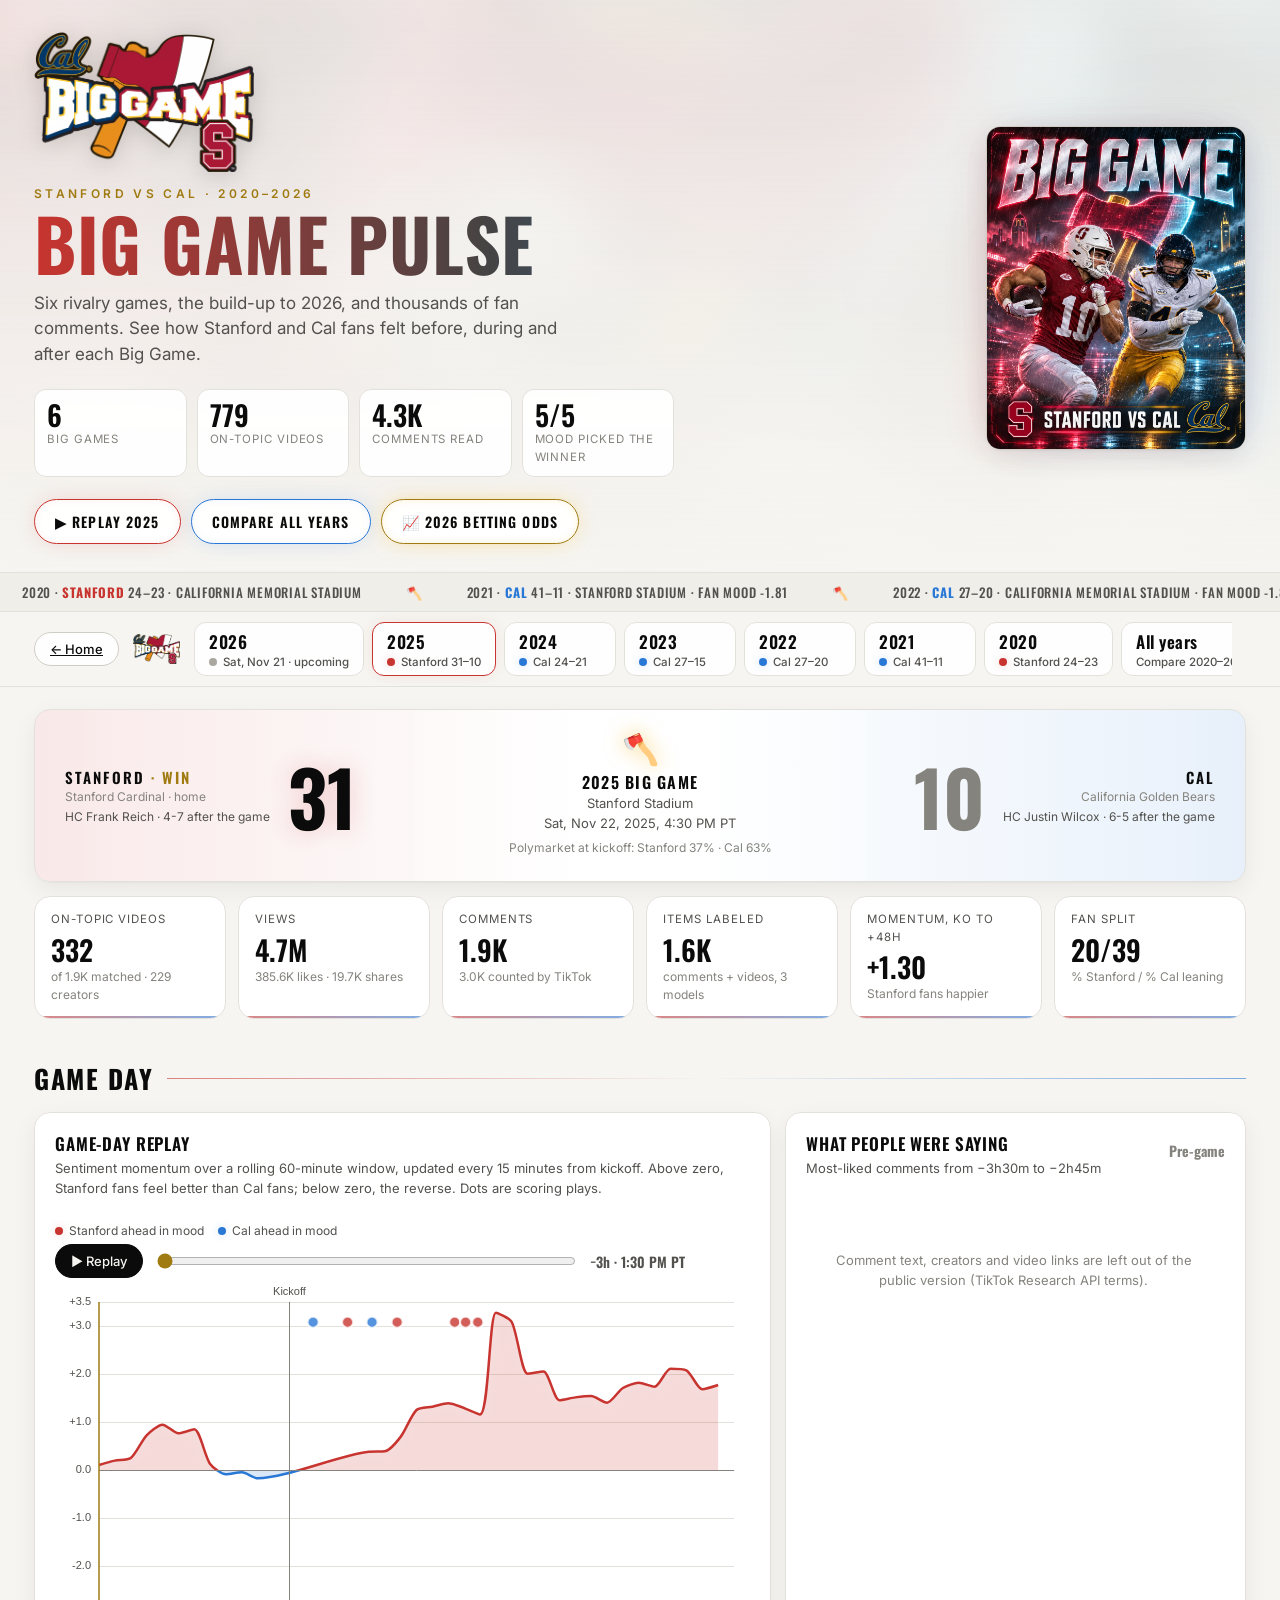
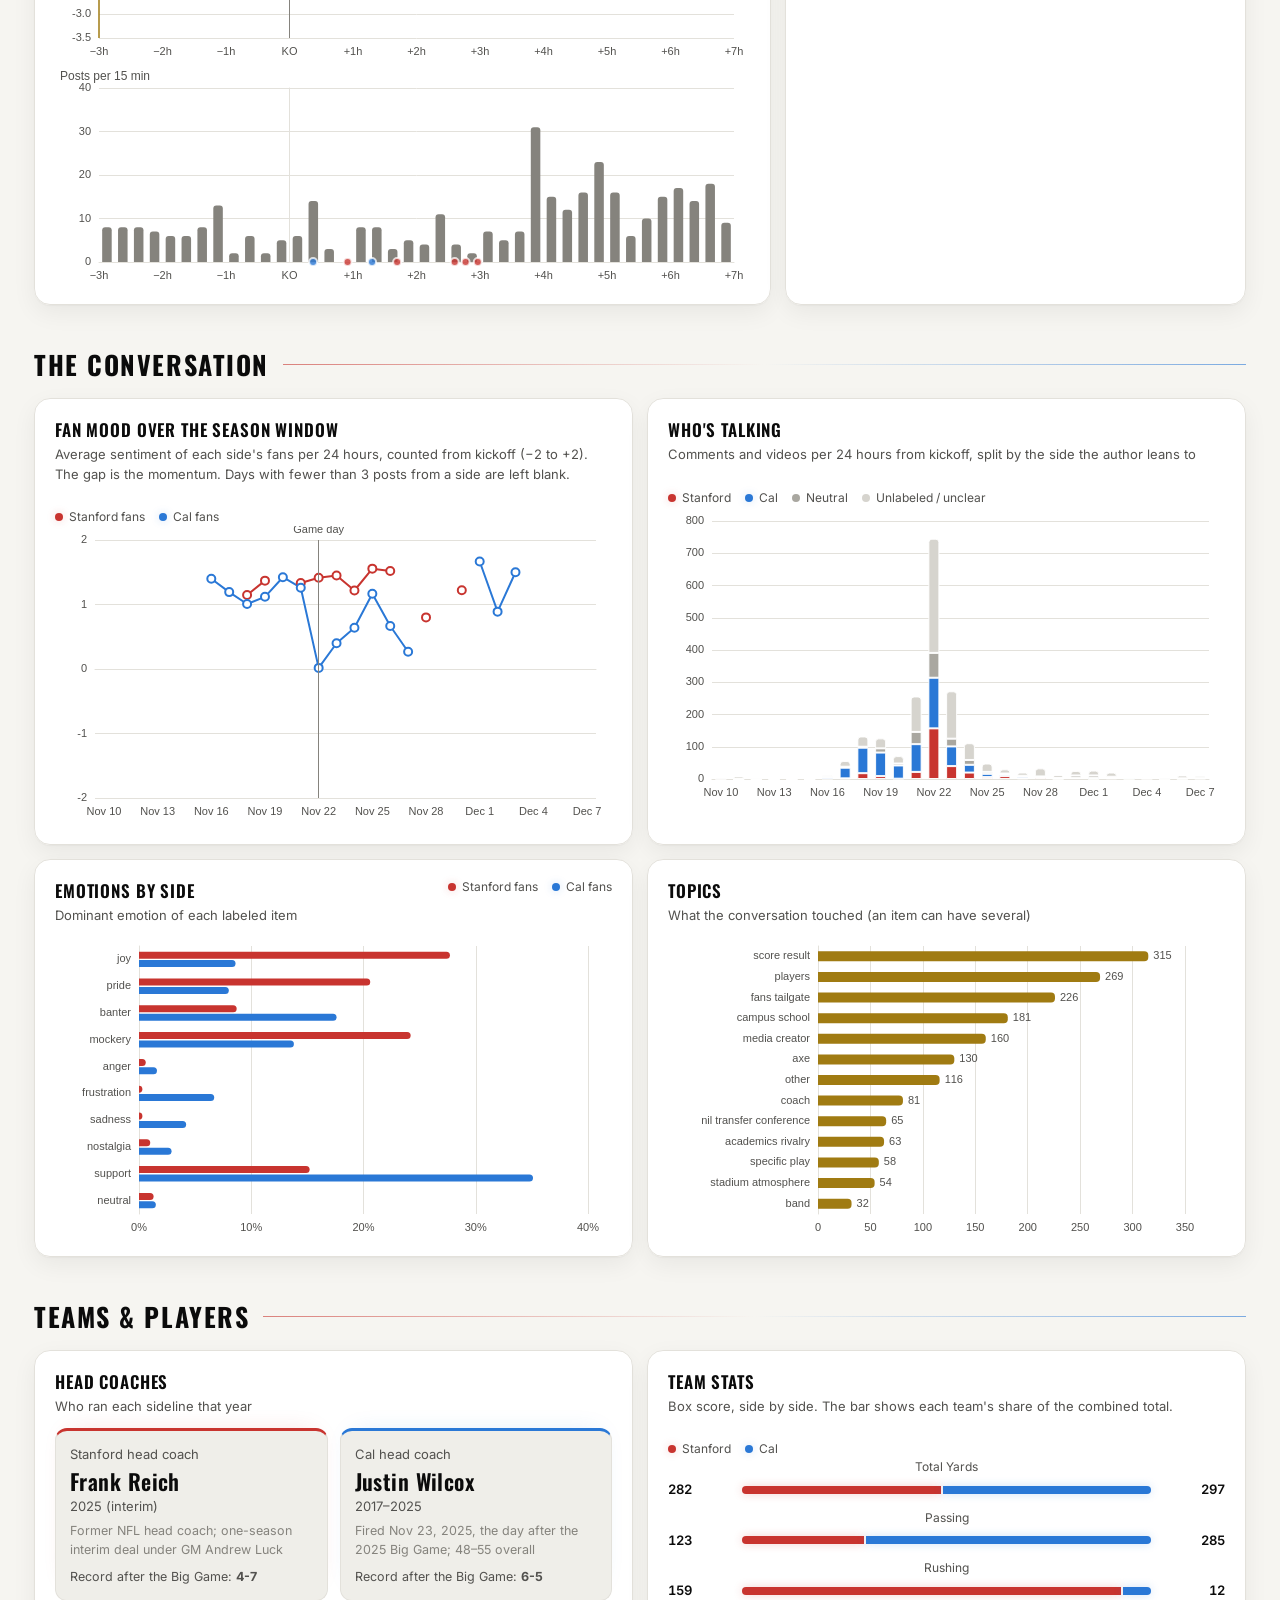
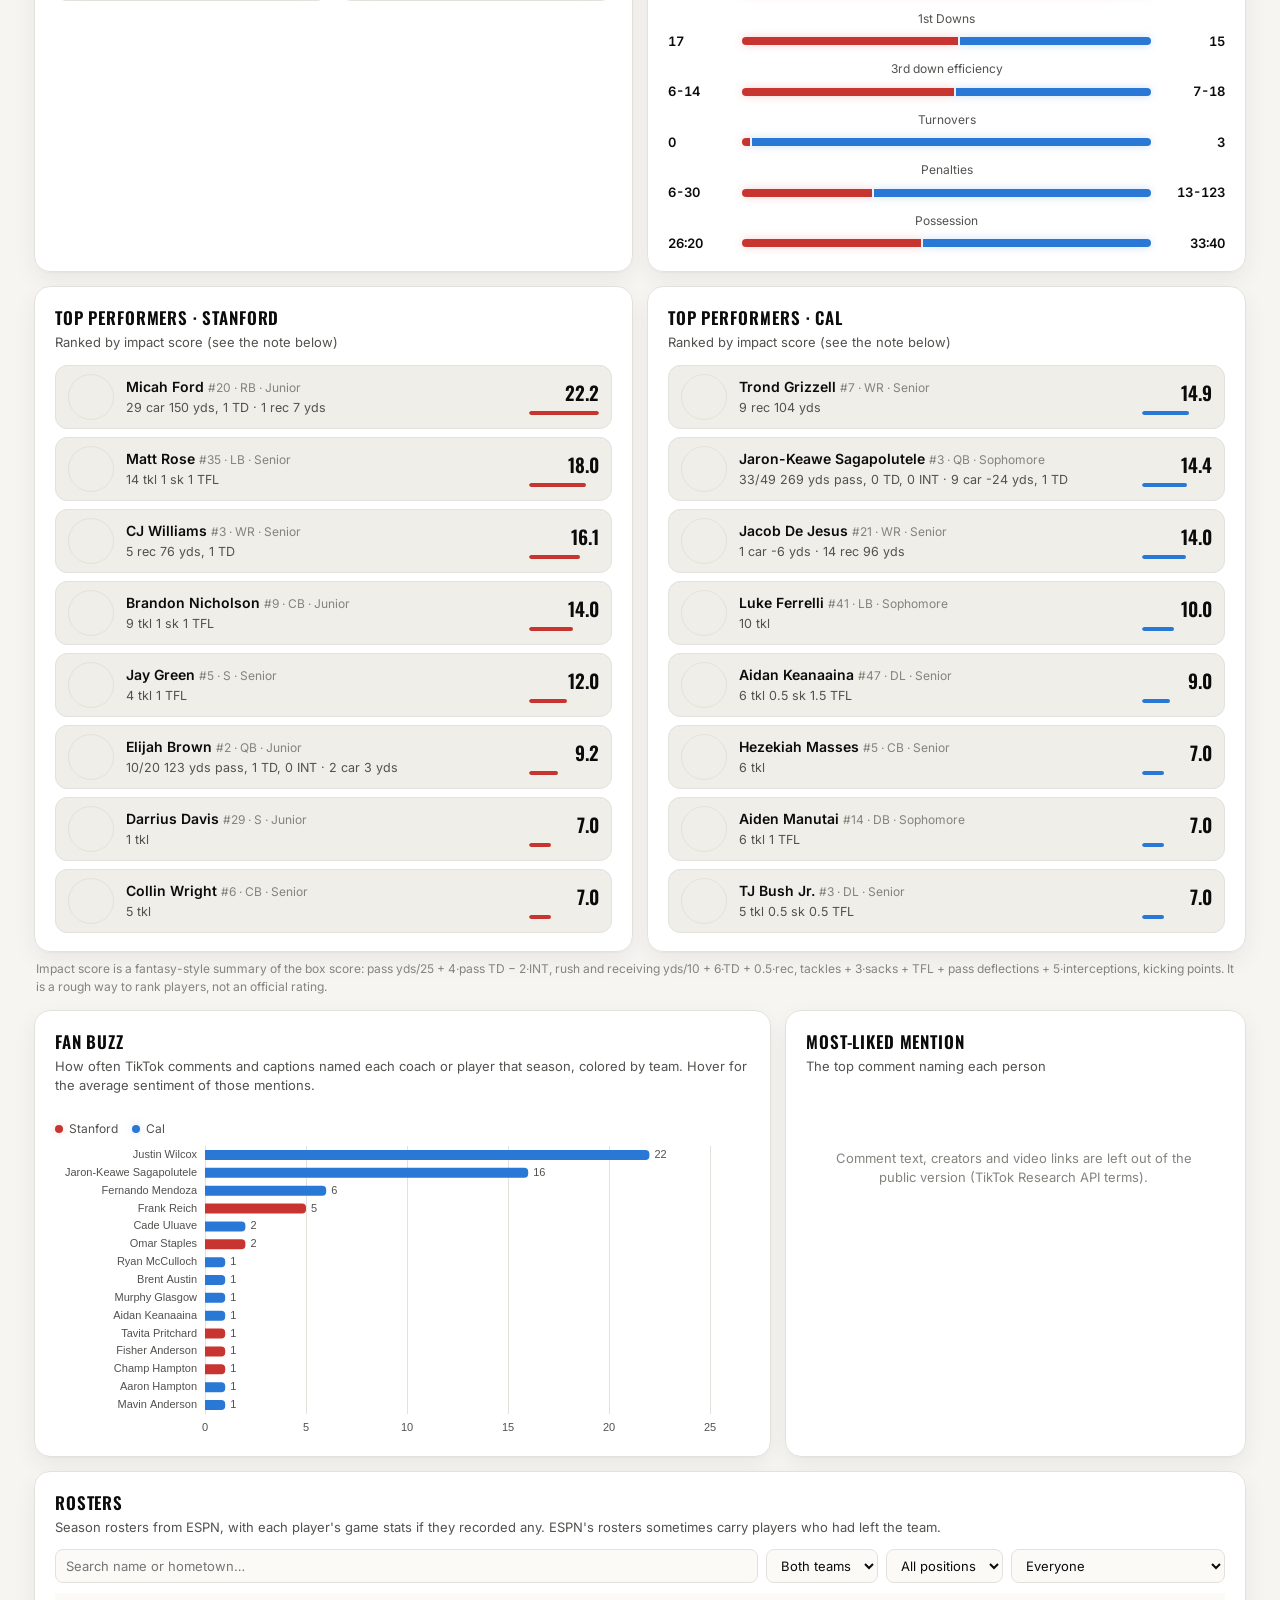
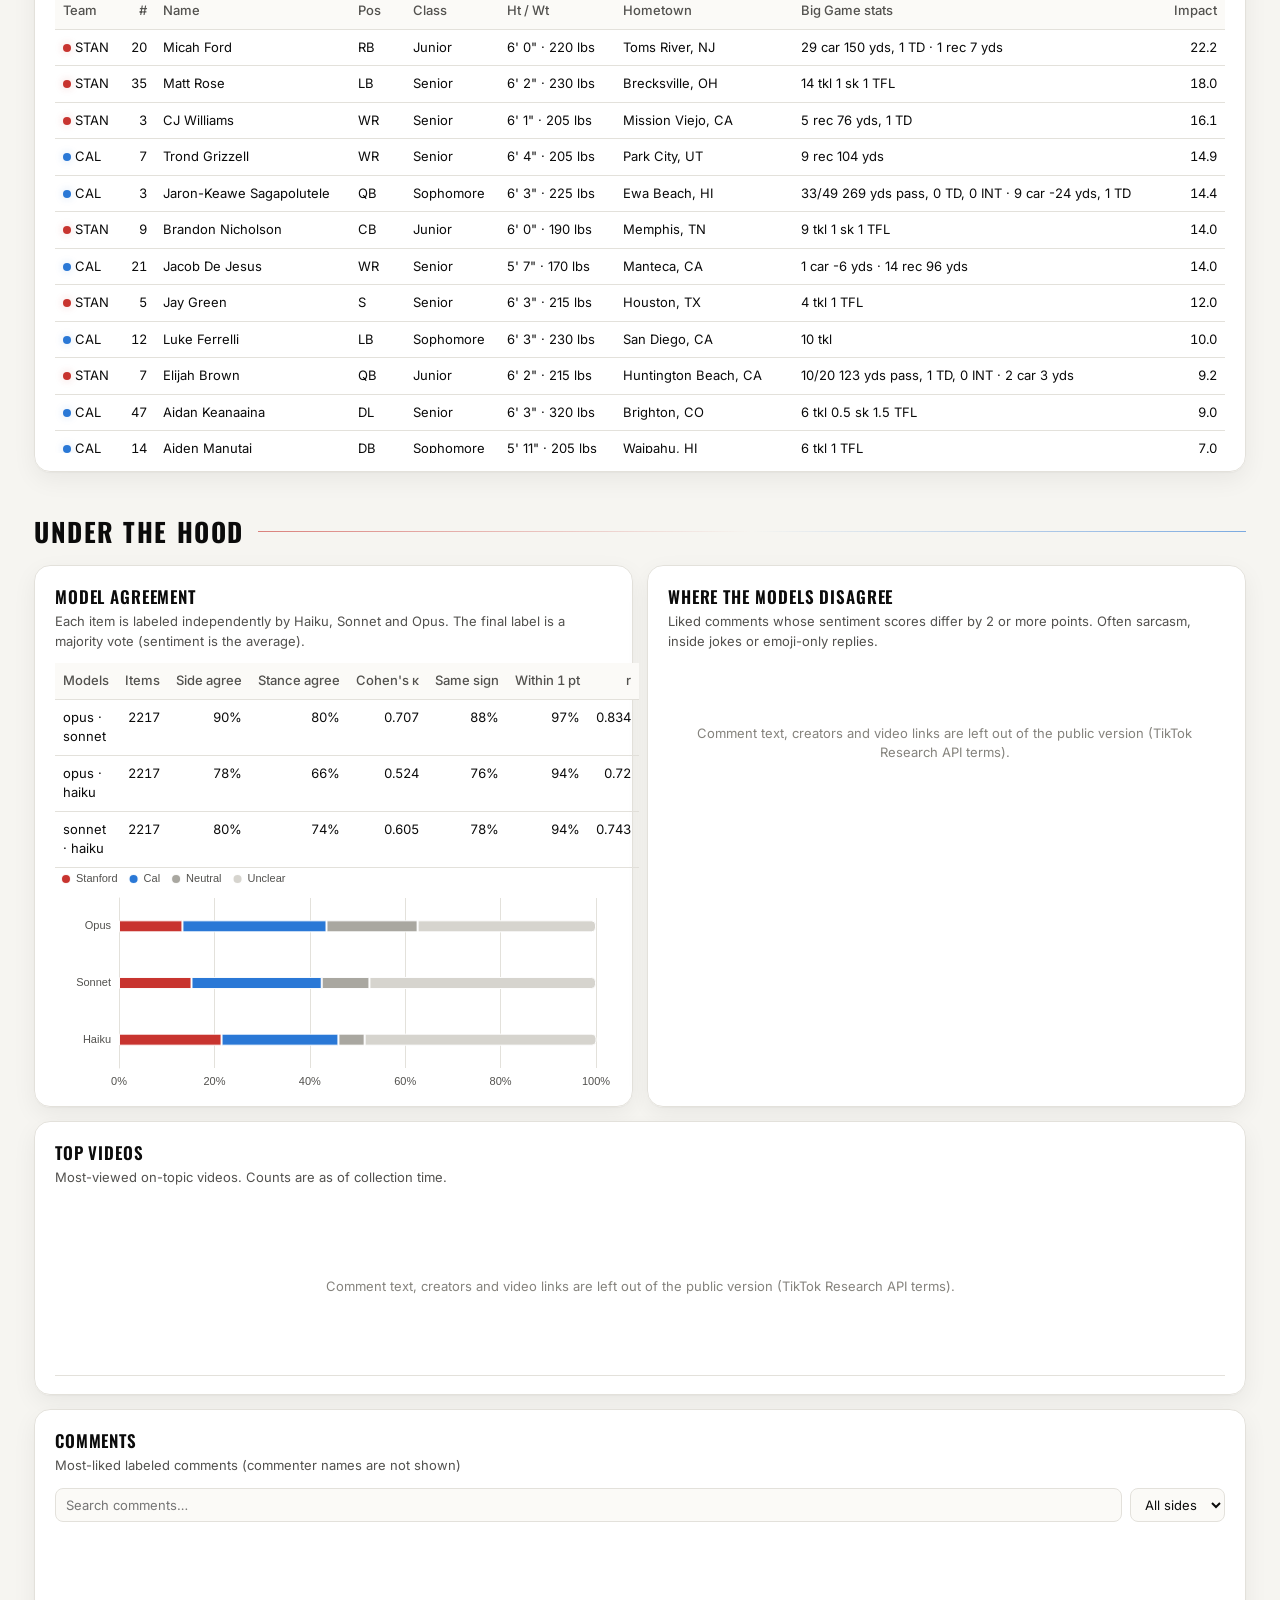
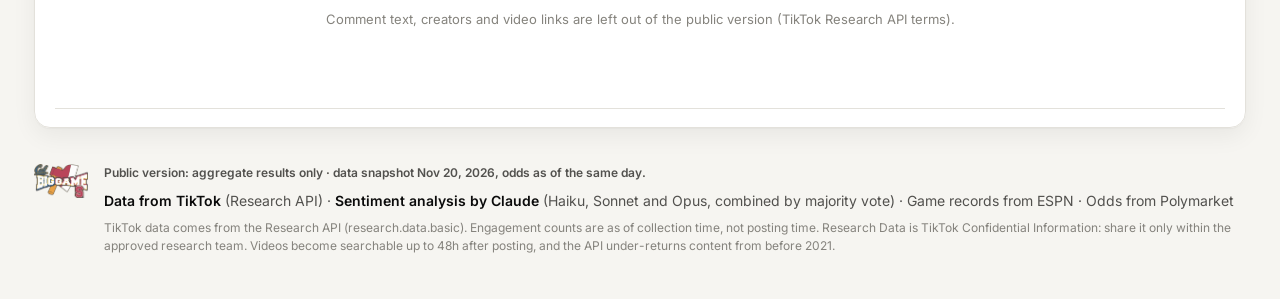
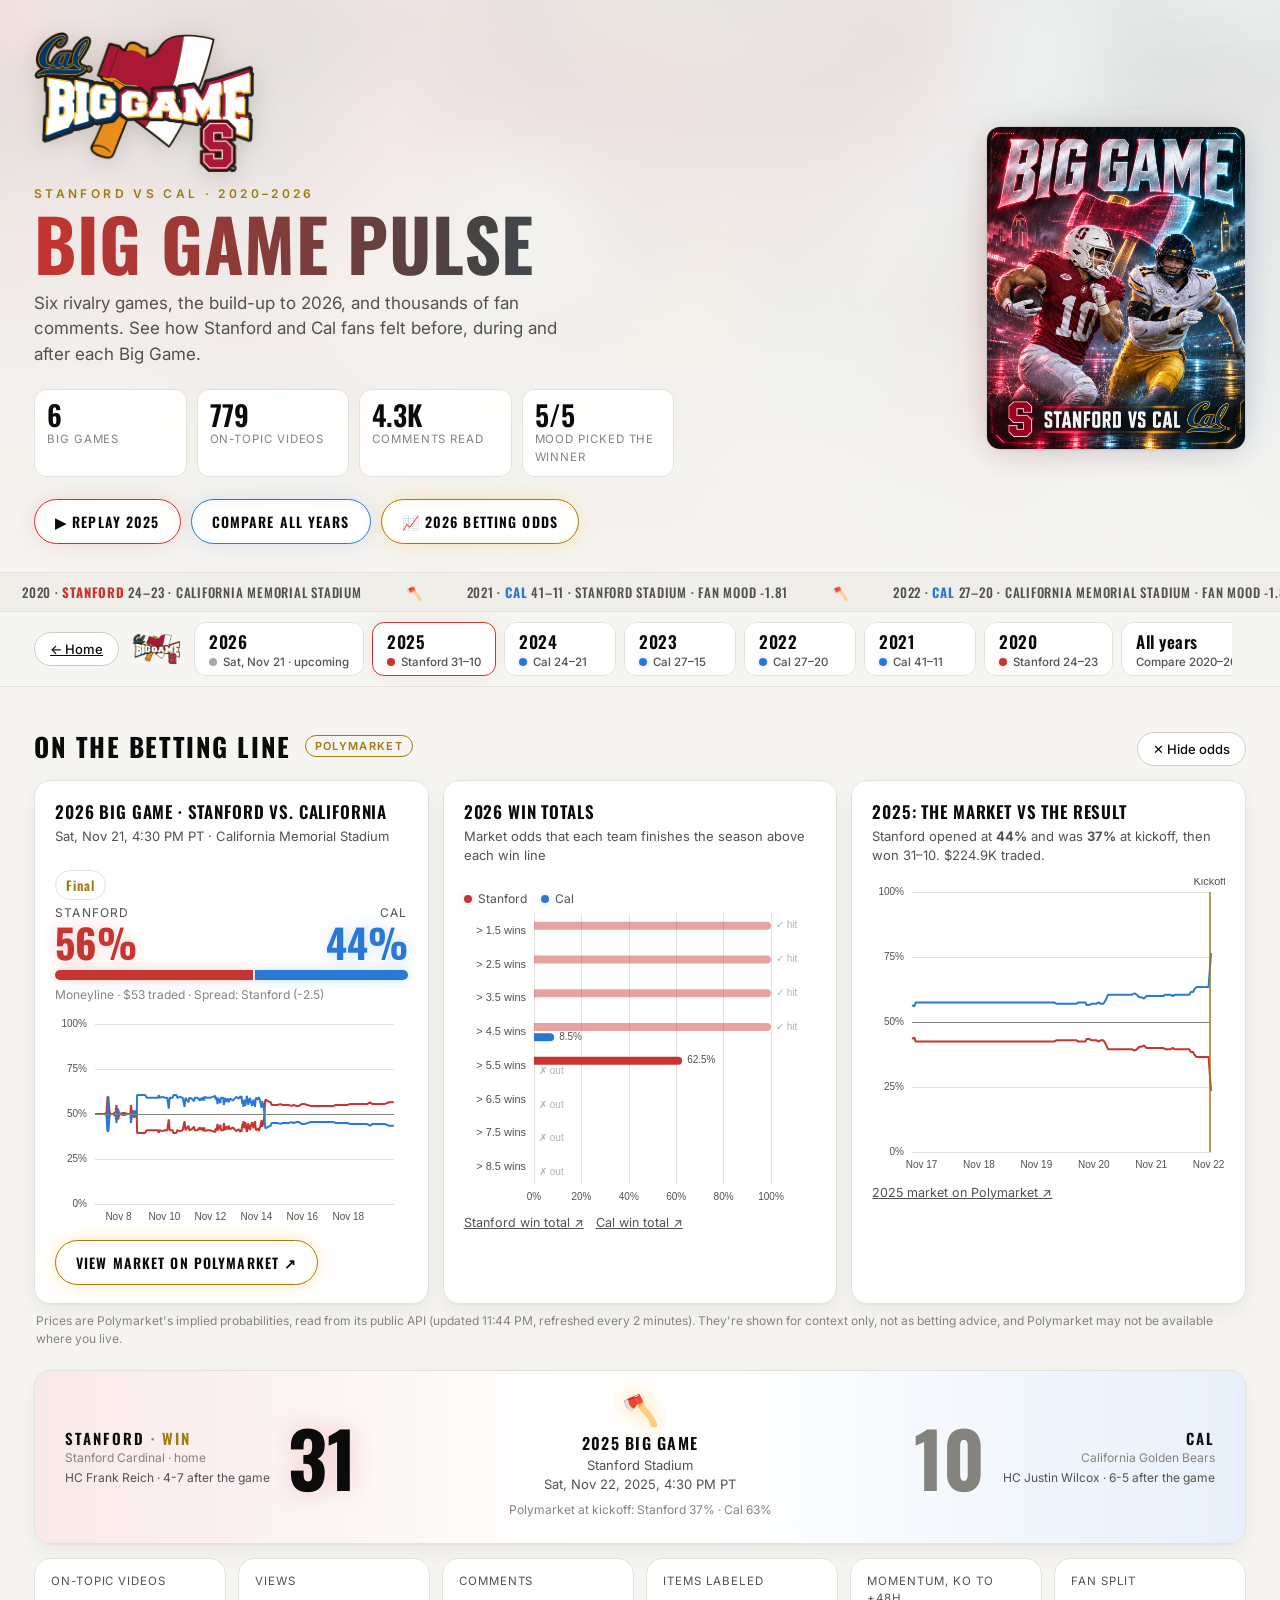
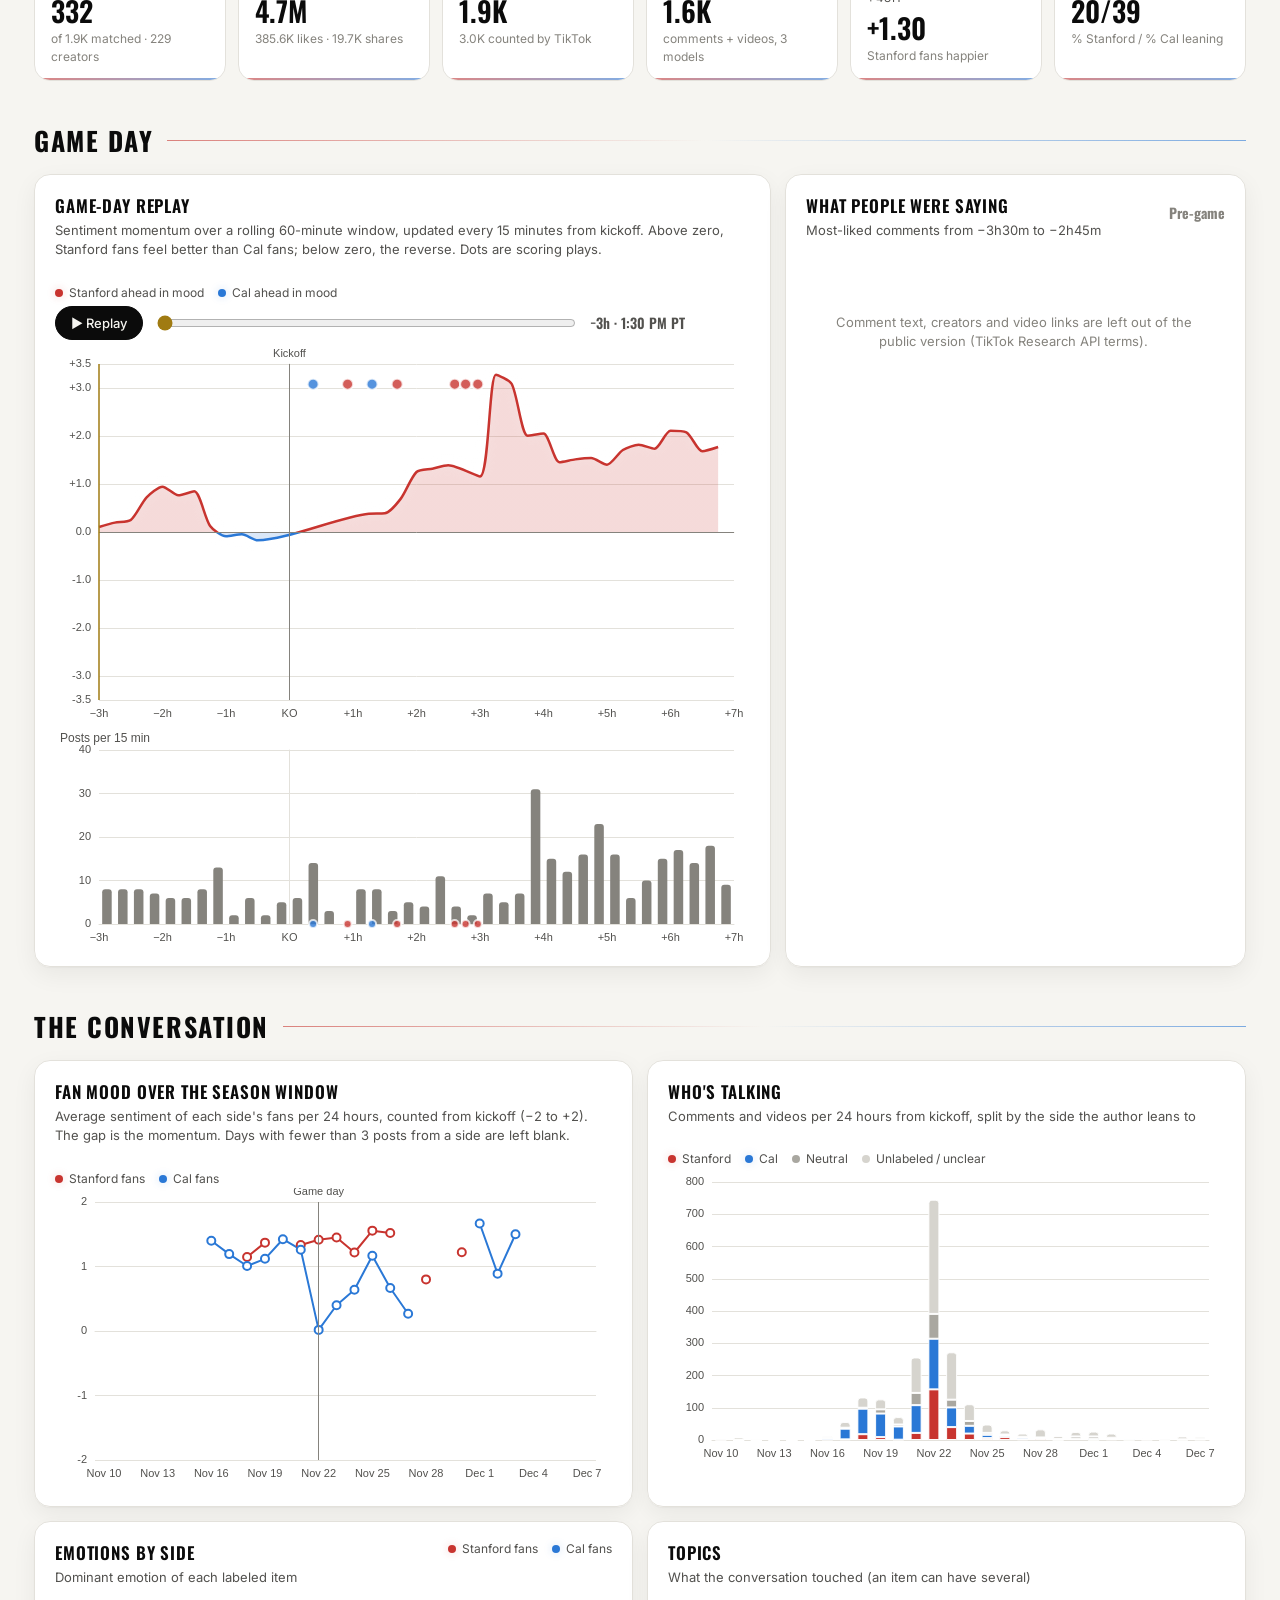
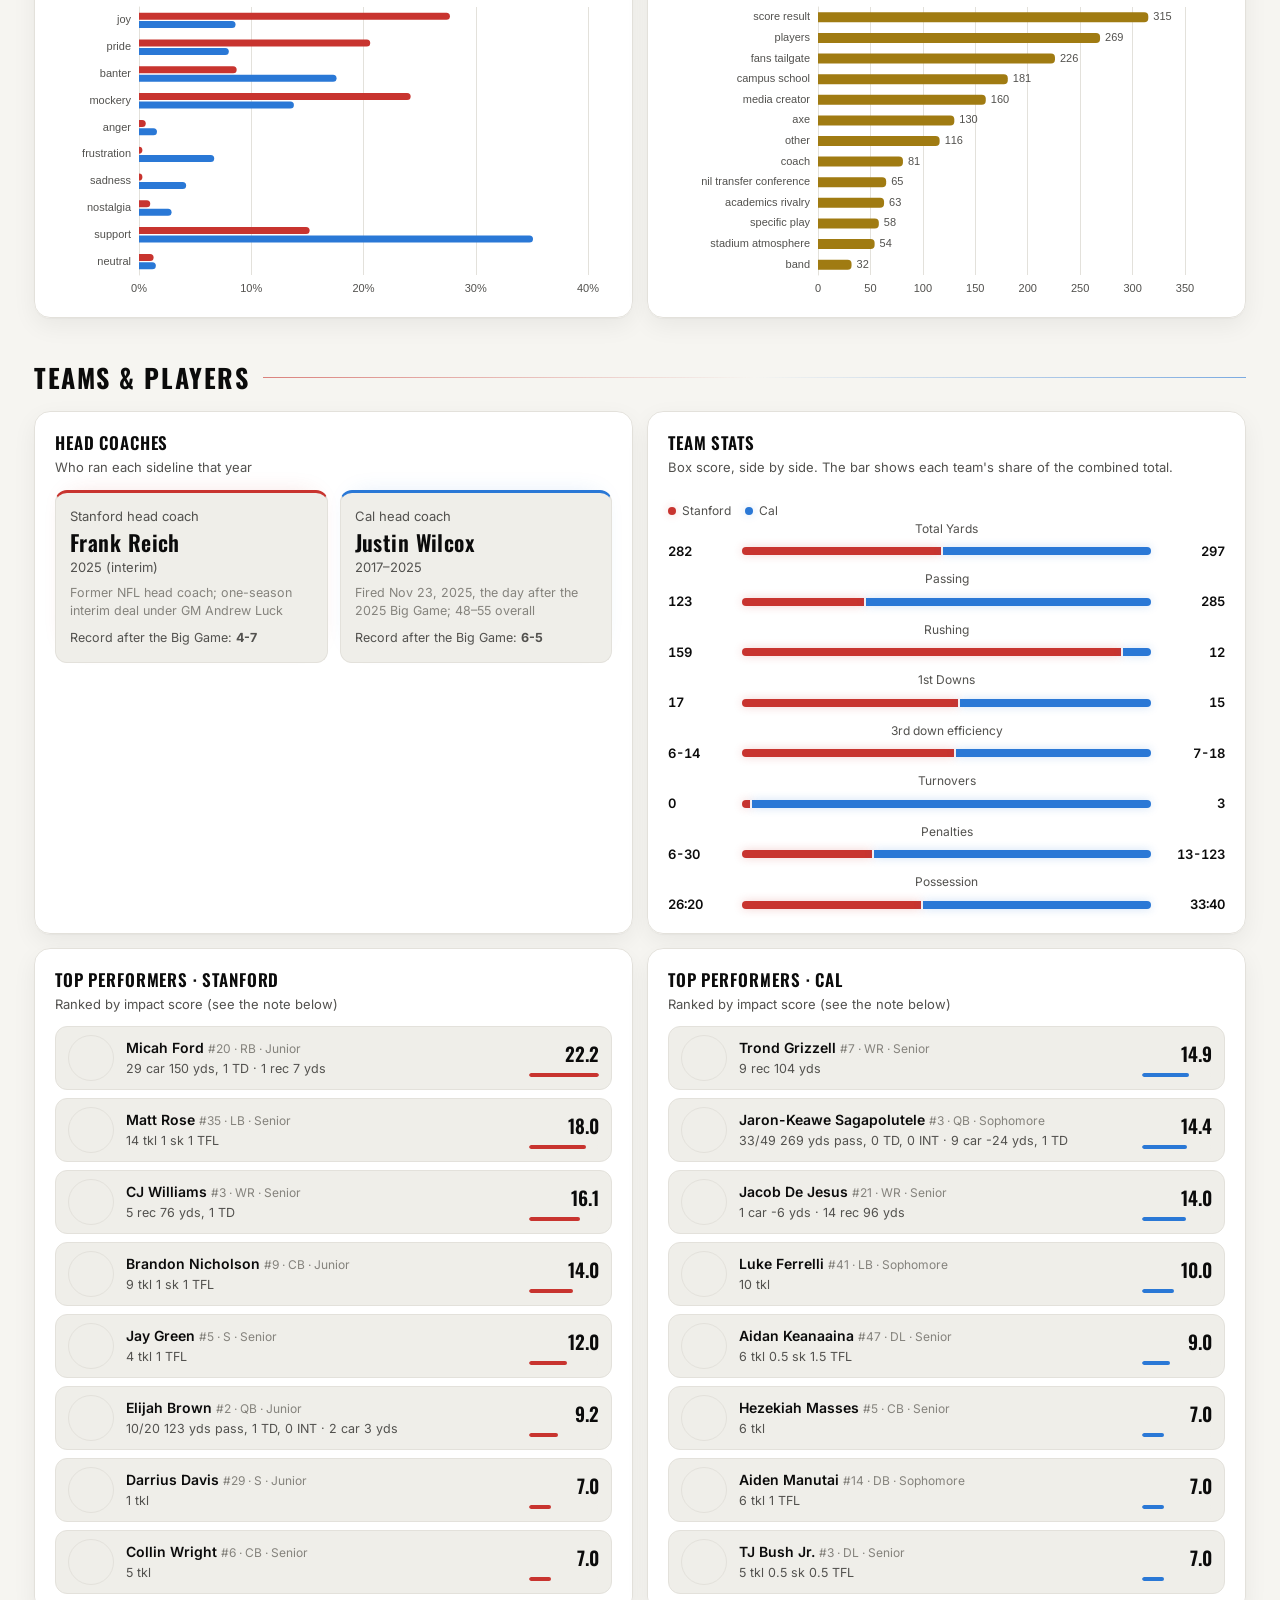
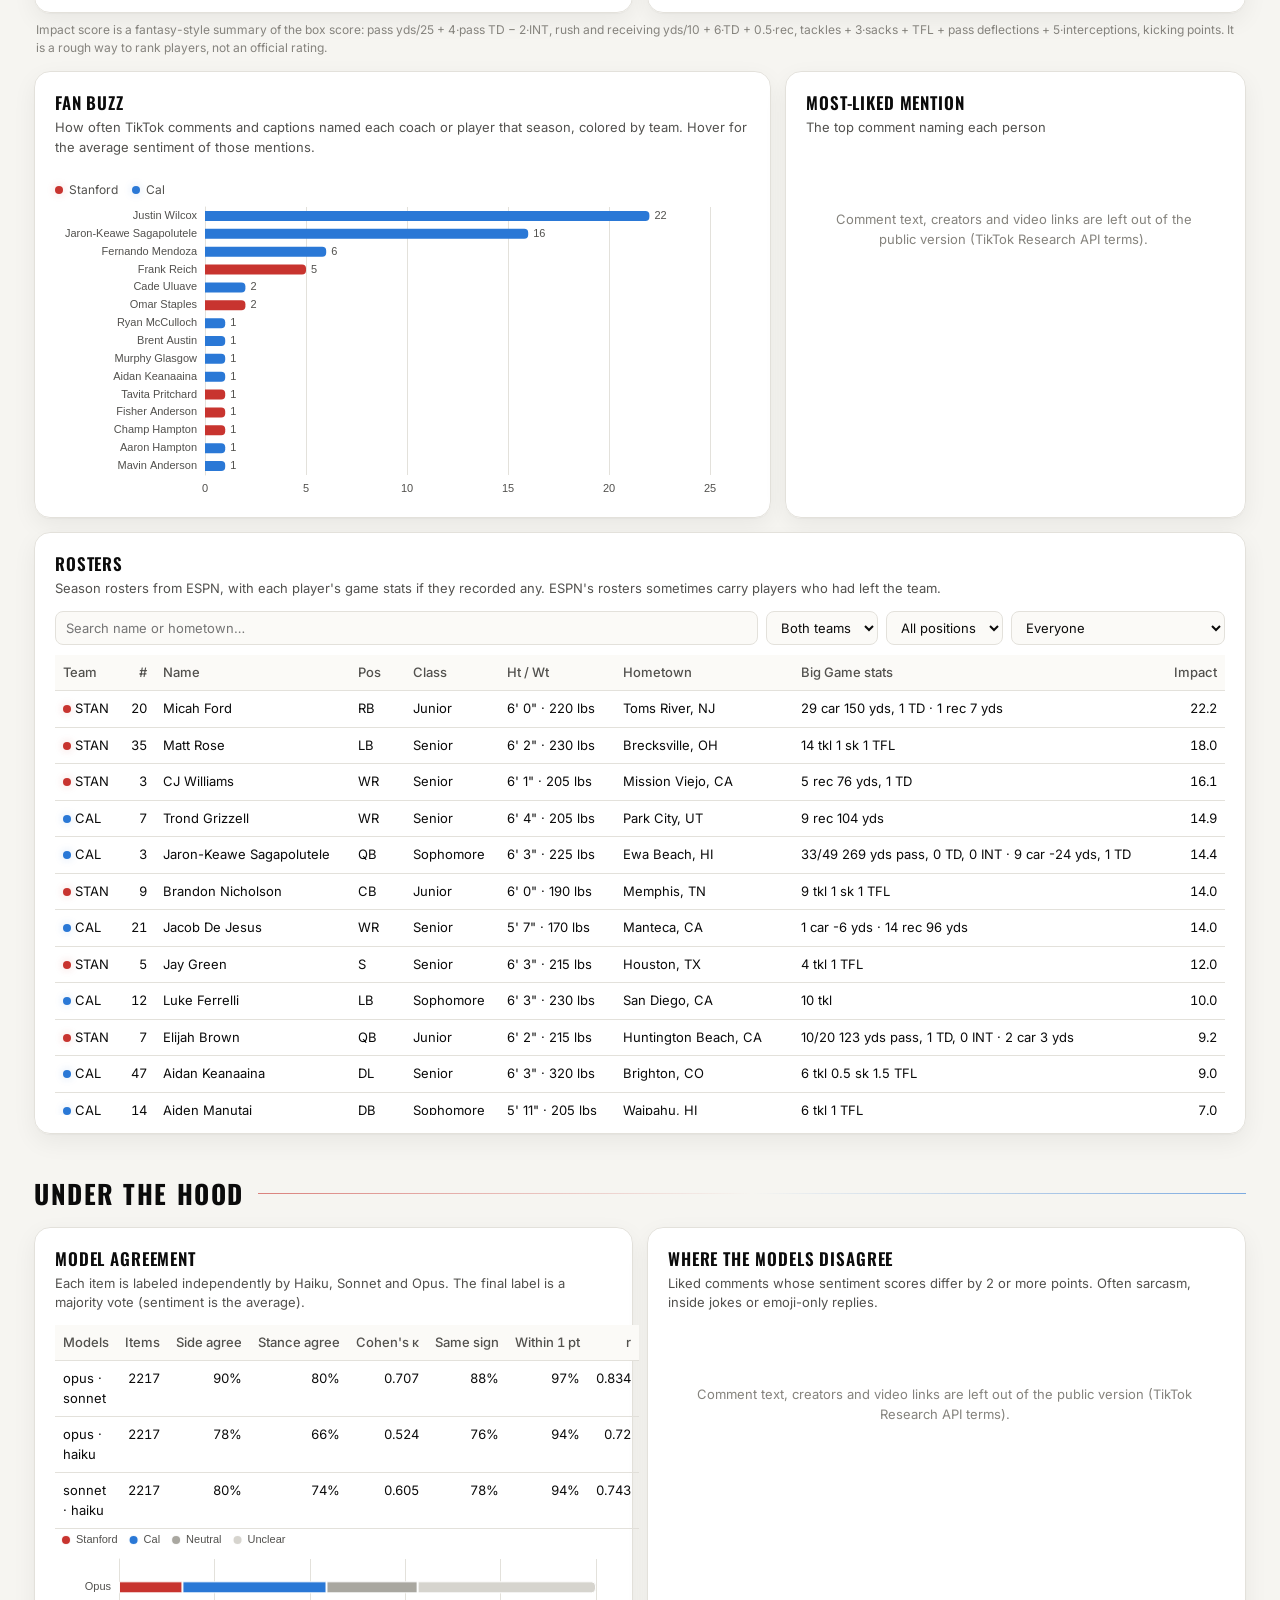
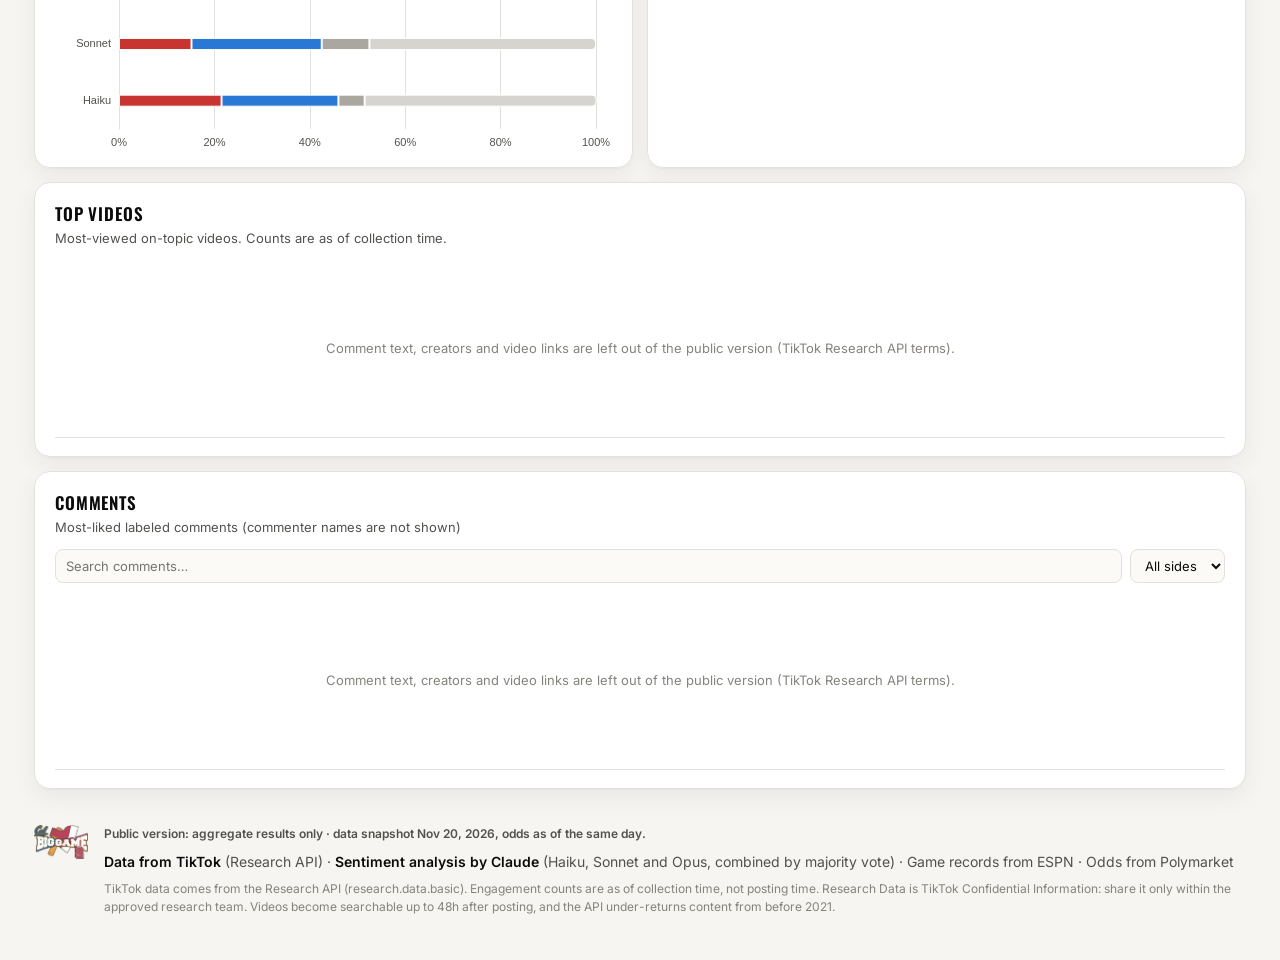
